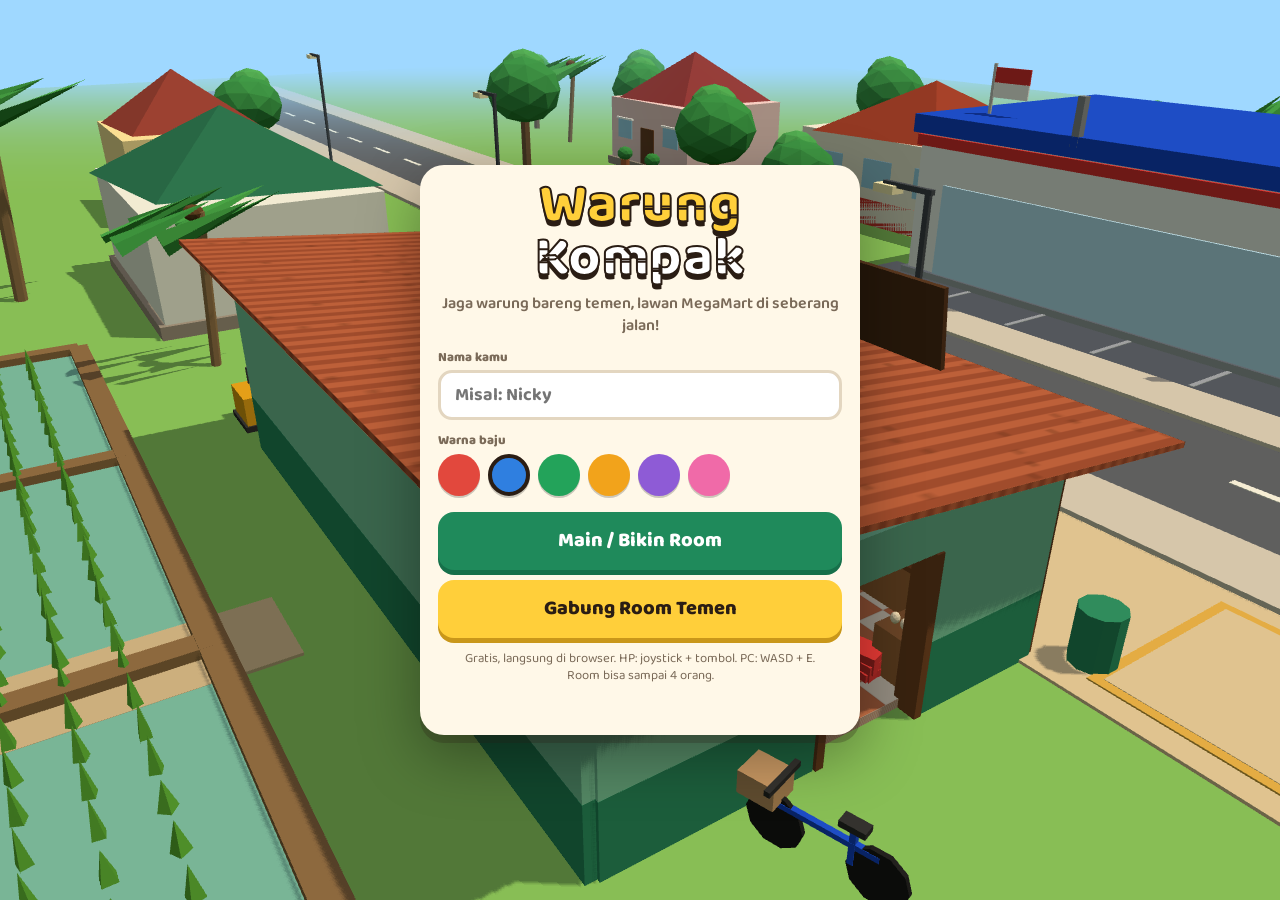
==== warung/index.html @ 33f055f5 "Tambah game Warung Kompak (multiplayer) di /warung Co-Authored-By: Claude Opus 5.5 <noreply@anthropi" ====
<!DOCTYPE html>
<html lang="id">
<head>
<meta charset="utf-8">
<meta name="viewport" content="width=device-width,initial-scale=1,maximum-scale=1,user-scalable=no,viewport-fit=cover">
<meta name="theme-color" content="#1f8a5b">
<meta name="apple-mobile-web-app-capable" content="yes">
<meta name="description" content="Warung Kompak: game jaga warung 3D yang bisa dimainin bareng temen, langsung di browser HP atau PC.">
<title>Warung Kompak</title>
<link rel="preconnect" href="https://fonts.googleapis.com"><link rel="preconnect" href="https://fonts.gstatic.com" crossorigin>
<link href="https://fonts.googleapis.com/css2?family=Baloo+2:wght@500;600;700;800&display=swap" rel="stylesheet">
<style>
/*
VOICE: hangat, rame, kayak warung kampung sore hari
IDEA: papan warung cat kuning-merah + seng + dinding hijau mint
PICTURE: dunia 3D warung itu sendiri; UI jadi papan & kertas nota
COLOUR: hijau warung #1f8a5b, kuning papan #ffcf3a, merah #e2483d, krem nota #fff8e8, tinta coklat #2a1d14
TYPE: Baloo 2 (bulat, ramah), angka tabular
*/
:root{--g:#1f8a5b;--g2:#16704a;--y:#ffcf3a;--r:#e2483d;--cr:#fff8e8;--ink:#2a1d14;--mut:#7a6a58;--sh:0 4px 0 rgba(42,29,20,.25),0 8px 24px rgba(0,0,0,.18);
--sat:env(safe-area-inset-top,0px);--sab:env(safe-area-inset-bottom,0px);--sal:env(safe-area-inset-left,0px);--sar:env(safe-area-inset-right,0px)}
*{box-sizing:border-box;min-width:0;-webkit-tap-highlight-color:transparent}
html,body{margin:0;height:100%;overflow:hidden;background:#17213d;color:var(--ink);font:16px/1.35 "Baloo 2",system-ui,-apple-system,sans-serif;touch-action:none;-webkit-user-select:none;user-select:none;overscroll-behavior:none}
input,textarea{-webkit-user-select:text;user-select:text;font:inherit}
#c{position:fixed;inset:0;width:100vw;height:100vh;height:100dvh;display:block}
button{font:inherit;color:inherit;border:0;cursor:pointer;touch-action:manipulation}
button:focus-visible,input:focus-visible{outline:3px solid #fff;outline-offset:2px}
[hidden]{display:none!important}
.num{font-variant-numeric:tabular-nums}
/* label 3D */
#labels{position:fixed;inset:0;pointer-events:none;overflow:hidden}
.lb{position:absolute;left:0;top:0;transform:translate(-50%,-100%);white-space:nowrap;will-change:transform}
.nm{font-weight:800;font-size:13px;color:#fff;padding:1px 8px;border-radius:99px;background:rgba(42,29,20,.62)}
.nm.me{background:var(--g)}
.ord{background:var(--cr);border-radius:12px;padding:4px 7px 6px;box-shadow:0 3px 0 rgba(42,29,20,.25);font-size:15px;font-weight:700;display:flex;flex-direction:column;align-items:center;gap:3px}
.ord .it{display:flex;gap:5px}.ord .it span{display:flex;align-items:center}.ord .it small{font-size:11px;margin-left:1px}
.ord .bar{width:100%;min-width:46px;height:5px;background:#e3d6c0;border-radius:9px;overflow:hidden}.ord .bar i{display:block;height:100%;border-radius:9px}
.ord.q{opacity:.8;transform:translate(-50%,-100%) scale(.85)}
.ord::after{content:"";position:absolute;bottom:-6px;left:50%;margin-left:-6px;border:6px solid transparent;border-top-color:var(--cr);border-bottom:0}
.tag{font-size:14px;font-weight:800;background:var(--y);color:var(--ink);padding:2px 8px;border-radius:9px;box-shadow:0 2px 0 rgba(0,0,0,.25)}
.tag.red{background:var(--r);color:#fff}
.tag.edge{opacity:.95}
.ic{font-size:20px;filter:drop-shadow(0 2px 0 rgba(0,0,0,.3))}
.fl{font-weight:800;font-size:16px;color:#7dff9a;text-shadow:0 2px 0 rgba(0,0,0,.55),0 0 6px rgba(0,0,0,.4);transition:none}
/* HUD */
#hud{position:fixed;inset:0;pointer-events:none}
#hud button,#hud .int{pointer-events:auto}
.top{position:absolute;top:calc(8px + var(--sat));left:calc(8px + var(--sal));right:calc(8px + var(--sar));display:flex;gap:6px;flex-wrap:wrap;align-items:center}
.pill{background:var(--cr);border-radius:12px;padding:4px 10px;font-weight:700;box-shadow:var(--sh);display:flex;gap:6px;align-items:center;font-size:15px;white-space:nowrap}
.pill.money{background:var(--g);color:#fff}
.pill.lv{gap:6px}.pill.lv i{display:block;width:54px;height:7px;border-radius:9px;background:#e3d6c0;overflow:hidden}.pill.lv i b{display:block;height:100%;background:var(--y);width:0}
.pill.room{margin-left:auto;background:var(--y)}
.pill.wx{background:#2a62c9;color:#fff}
.missions{position:absolute;top:calc(52px + var(--sat));left:calc(8px + var(--sal));width:min(300px,calc(100vw - 16px));background:var(--cr);border-radius:14px;box-shadow:var(--sh);padding:8px 10px;font-size:14px}
.missions .hd{display:flex;justify-content:space-between;align-items:center;gap:6px;width:100%;background:none;padding:0;text-align:left}
.missions .hd b{font-size:15px}
.missions .k{font-size:11px;font-weight:800;color:var(--g);text-transform:none}
.pb{height:7px;background:#e3d6c0;border-radius:9px;overflow:hidden;margin:4px 0 2px}.pb i{display:block;height:100%;background:var(--g);border-radius:9px}
.missions .de{color:var(--mut);font-size:13px;line-height:1.25;margin-top:2px}
.dl{display:flex;justify-content:space-between;gap:8px;font-size:13px;border-top:1px dashed #d9c9ad;padding-top:3px;margin-top:3px}
.dl.ok{color:var(--g);text-decoration:line-through}
.missions.min .de,.missions.min .dls{display:none}
#toasts{position:absolute;top:calc(56px + var(--sat));left:50%;transform:translateX(-50%);display:flex;flex-direction:column;gap:6px;align-items:center;width:min(420px,92vw)}
.toast{background:rgba(42,29,20,.88);color:#fff;padding:7px 14px;border-radius:12px;font-weight:700;font-size:15px;text-align:center;box-shadow:var(--sh);animation:tin .25s ease-out}
.toast.ok{background:var(--g)}.toast.bad{background:var(--r)}.toast.warn{background:#e08a12}
.toast.big{font-size:18px;padding:10px 18px;border:3px solid var(--y)}
@keyframes tin{from{transform:translateY(-10px);opacity:0}}
.bottom{position:absolute;right:calc(12px + var(--sar));bottom:calc(14px + var(--sab));display:flex;flex-direction:column;align-items:flex-end;gap:10px}
.row{display:flex;gap:10px;align-items:flex-end}
.round{width:62px;height:62px;border-radius:50%;background:var(--cr);box-shadow:var(--sh);font-weight:800;font-size:13px;display:flex;flex-direction:column;align-items:center;justify-content:center;line-height:1}
.round svg{width:24px;height:24px;margin-bottom:2px}
.round.phone{background:var(--ink);color:#fff;position:relative}
.round.phone .dot{position:absolute;top:6px;right:8px;width:12px;height:12px;border-radius:50%;background:var(--r);border:2px solid var(--ink)}
.act{position:relative;min-width:150px;max-width:min(60vw,280px);height:74px;border-radius:22px;background:var(--y);box-shadow:0 6px 0 #c9971a,0 10px 24px rgba(0,0,0,.25);font-weight:800;font-size:18px;padding:0 16px;overflow:hidden;line-height:1.1}
.act span{position:relative;display:block;overflow:hidden;text-overflow:ellipsis}
.act .hf{position:absolute;inset:0;width:0;background:rgba(31,138,91,.45)}
.act.off{background:#e8dcc6;box-shadow:0 6px 0 #b9a888;color:#8a7a66;font-size:15px}
.act:active{transform:translateY(3px);box-shadow:0 3px 0 #c9971a}
.act kbd{position:absolute;top:5px;right:8px;font:700 11px system-ui;background:rgba(0,0,0,.12);border-radius:5px;padding:1px 5px}
.carry{display:flex;gap:4px;background:var(--cr);padding:4px 8px;border-radius:12px;box-shadow:var(--sh);font-size:20px;align-items:center}
.carry small{font-size:12px;color:var(--mut);font-weight:700;margin-left:4px}
.joy{position:absolute;width:130px;height:130px;margin:-65px 0 0 -65px;border-radius:50%;background:rgba(255,248,232,.18);border:3px solid rgba(255,248,232,.55);pointer-events:none}
.joy .knob{position:absolute;left:50%;top:50%;width:58px;height:58px;margin:-29px;border-radius:50%;background:rgba(255,248,232,.9);box-shadow:0 3px 8px rgba(0,0,0,.3)}
.joyhint{position:absolute;left:calc(22px + var(--sal));bottom:calc(26px + var(--sab));width:110px;height:110px;border-radius:50%;border:3px dashed rgba(255,248,232,.5);display:flex;align-items:center;justify-content:center;color:rgba(255,248,232,.85);font-weight:700;font-size:13px;text-align:center;line-height:1.1}
.nextday{position:absolute;left:50%;bottom:calc(110px + var(--sab));transform:translateX(-50%);background:var(--g);color:#fff;font-weight:800;padding:12px 20px;border-radius:16px;box-shadow:var(--sh)}
.pchint{position:absolute;left:calc(10px + var(--sal));bottom:calc(10px + var(--sab));font-size:13px;color:#fff;background:rgba(42,29,20,.55);padding:4px 10px;border-radius:10px}
/* panel HP */
.sheet{position:fixed;right:calc(10px + var(--sar));top:calc(10px + var(--sat));bottom:calc(10px + var(--sab));width:min(420px,calc(100vw - 20px));background:#1c1a1a;border-radius:30px;padding:10px;box-shadow:0 20px 60px rgba(0,0,0,.5);display:flex;flex-direction:column;z-index:5}
.screen{flex:1;background:var(--cr);border-radius:22px;display:flex;flex-direction:column;overflow:hidden}
.sbar{display:flex;justify-content:space-between;align-items:center;padding:10px 14px 6px;font-weight:800}
.sbar .x{width:40px;height:40px;border-radius:50%;background:#efe3cf;font-size:20px}
.tabs{display:flex;gap:6px;overflow-x:auto;padding:0 10px 8px;scrollbar-width:none}
.tabs::-webkit-scrollbar{display:none}
.tabs button{flex:none;padding:7px 13px;border-radius:99px;background:#efe3cf;font-weight:700;font-size:14px;min-height:38px}
.tabs button.on{background:var(--g);color:#fff}
.tabs button .b{display:inline-block;min-width:18px;height:18px;border-radius:9px;background:var(--r);color:#fff;font-size:11px;line-height:18px;margin-left:4px}
.pc{flex:1;overflow-y:auto;padding:4px 12px 14px;touch-action:pan-y;-webkit-overflow-scrolling:touch}
.it{display:flex;align-items:center;gap:10px;padding:9px 0;border-bottom:1px dashed #d9c9ad}
.it .e{font-size:28px;width:38px;text-align:center}
.it .t{flex:1}.it .t b{display:block;font-size:15px}.it .t small{color:var(--mut);font-size:13px;display:block;line-height:1.2}
.btn{background:var(--g);color:#fff;font-weight:800;padding:8px 14px;border-radius:12px;min-height:42px;box-shadow:0 3px 0 var(--g2);white-space:nowrap}
.btn:disabled{background:#d6c9b3;box-shadow:0 3px 0 #b9a888;color:#7a6a58}
.btn.y{background:var(--y);color:var(--ink);box-shadow:0 3px 0 #c9971a}
.btn.r{background:var(--r);box-shadow:0 3px 0 #a8302a}
.btn.ghost{background:#efe3cf;color:var(--ink);box-shadow:0 3px 0 #d6c9b3}
.seg{display:flex;gap:4px}.seg button{padding:6px 8px;border-radius:9px;background:#efe3cf;font-weight:700;font-size:13px;min-height:38px;line-height:1.05}
.seg button.on{background:var(--ink);color:#fff}
.sec{font-weight:800;font-size:13px;color:var(--g);margin:12px 0 2px}
.note{font-size:13px;color:var(--mut);line-height:1.3}
.big{font-size:30px;font-weight:800;letter-spacing:.12em;text-align:center;background:#fff;border-radius:14px;padding:6px;margin:6px 0}
/* modal & menu */
.ov{position:fixed;inset:0;display:flex;align-items:center;justify-content:center;padding:calc(16px + var(--sat)) 16px calc(16px + var(--sab));z-index:8;overflow-y:auto;touch-action:pan-y}
.ov.dim{background:rgba(23,33,61,.55)}
.card{background:var(--cr);border-radius:24px;box-shadow:0 8px 0 rgba(42,29,20,.25),0 20px 60px rgba(0,0,0,.35);padding:18px;width:min(440px,100%);margin:auto}
.logo{text-align:center;margin:-4px 0 6px}
.logo h1{margin:0;font-size:clamp(40px,10vw,56px);line-height:.95;font-weight:800;color:var(--y);-webkit-text-stroke:2px var(--ink);text-shadow:0 5px 0 var(--ink);letter-spacing:.01em}
.logo h1 span{color:#fff}
.logo p{margin:8px 0 0;color:var(--mut);font-weight:600}
.lab{font-weight:800;font-size:13px;color:var(--mut);margin:12px 0 4px;display:block}
.inp{width:100%;font-size:18px;font-weight:700;padding:10px 14px;border-radius:14px;border:3px solid #e3d6c0;background:#fff;color:var(--ink)}
.inp:focus{border-color:var(--g);outline:0}
.inp.code{text-transform:uppercase;letter-spacing:.3em;text-align:center;font-size:26px}
.sw{display:flex;gap:8px}.sw button{width:42px;height:42px;border-radius:50%;border:4px solid transparent;box-shadow:0 2px 0 rgba(0,0,0,.2)}
.sw button.on{border-color:var(--ink)}
.cta{display:grid;gap:10px;margin-top:16px}
.cta .btn{font-size:20px;min-height:58px;border-radius:16px;box-shadow:0 5px 0 var(--g2)}
.cta .btn.y{box-shadow:0 5px 0 #c9971a}
.slot{display:flex;gap:10px;align-items:center;background:#fff;border-radius:14px;padding:10px 12px;margin-top:8px;border:3px solid #efe3cf}
.slot .t{flex:1}.slot b{display:block}.slot small{color:var(--mut);font-size:13px;display:block}
.st{min-height:22px;text-align:center;font-weight:700;color:var(--r);margin-top:10px;font-size:15px}
.st.ok{color:var(--g)}
.foot{font-size:13px;color:var(--mut);text-align:center;margin-top:12px;line-height:1.35}
.back{background:none;color:var(--mut);font-weight:700;padding:8px;margin-top:6px}
.sumg{display:grid;grid-template-columns:1fr auto;gap:4px 12px;font-size:16px;margin:10px 0}
.sumg b{text-align:right}
.sumg .tot{border-top:2px solid var(--ink);padding-top:4px;font-size:18px}
textarea.inp{font-size:13px;letter-spacing:0;height:90px;resize:none}
@media (max-width:600px){
  .pill{font-size:13px;padding:3px 8px}
  .pill.lv i{width:36px}
  .missions{top:calc(80px + var(--sat));font-size:13px;width:min(260px,calc(100vw - 16px))}
  .act{min-width:128px;height:68px;font-size:16px}
  .round{width:56px;height:56px}
  .sheet{left:0;right:0;bottom:0;top:auto;height:min(88vh,88dvh);width:100%;border-radius:28px 28px 0 0;padding:8px 8px calc(8px + var(--sab))}
  .screen{border-radius:20px 20px 14px 14px}
  #toasts{top:calc(88px + var(--sat))}
}
@media (max-height:500px) and (orientation:landscape){
  .missions{width:240px;font-size:12px}
  .missions .de{display:none}
  .sheet{top:6px;bottom:6px;height:auto}
}
@media (prefers-reduced-motion:reduce){.toast{animation:none}}
</style>
</head>
<body>
<canvas id="c" aria-label="Dunia game Warung Kompak"></canvas>
<div id="labels"></div>

<div id="hud" hidden>
  <div class="top">
    <div class="pill num"><b id="hDay">Hari 1</b><span id="hClock">06:00</span></div>
    <div class="pill money num" id="hMoney">Rp 0</div>
    <div class="pill num" id="hRating">★ 3,5</div>
    <div class="pill lv num"><span id="hLv">Lv 1</span><i><b id="hXp"></b></i></div>
    <div class="pill wx" id="hWx" hidden></div>
    <button class="pill room int" id="roomChip" aria-label="Info room">Room <b id="hCode" class="num">-----</b><span id="hPl">1</span></button>
  </div>
  <div class="missions int" id="missions"></div>
  <div id="toasts" aria-live="polite"></div>
  <div class="joyhint" id="joyHint">geser di sini<br>buat jalan</div>
  <div class="joy" id="joy" hidden><div class="knob" id="knob"></div></div>
  <div class="pchint" id="pcHint" hidden>WASD jalan · E aksi (tahan) · Q balikin · H buka HP</div>
  <button class="nextday" id="nextDayBtn" hidden>Buka hari berikutnya</button>
  <div class="bottom">
    <div class="carry" id="carry" hidden></div>
    <div class="row">
      <button class="round" id="btnDrop" hidden aria-label="Balikin barang"><svg viewBox="0 0 24 24" fill="none" stroke="currentColor" stroke-width="2.4" stroke-linecap="round" stroke-linejoin="round"><path d="M9 14 4 9l5-5"/><path d="M4 9h11a5 5 0 0 1 0 10h-3"/></svg>Balikin</button>
      <button class="round phone" id="btnPhone" aria-label="Buka HP"><svg viewBox="0 0 24 24" fill="none" stroke="currentColor" stroke-width="2.2" stroke-linecap="round"><rect x="6" y="2.5" width="12" height="19" rx="2.5"/><path d="M11 18h2"/></svg>HP<i class="dot" id="phoneDot" hidden></i></button>
    </div>
    <button class="act off" id="btnAct"><i class="hf" id="holdFill"></i><span id="actLabel">Jalan ke rak / pembeli</span><kbd id="actKbd">E</kbd></button>
  </div>
</div>

<div class="sheet" id="phone" hidden role="dialog" aria-label="HP">
  <div class="screen">
    <div class="sbar"><span id="phoneTitle">HP Warung</span><button class="x" id="phoneClose" aria-label="Tutup">✕</button></div>
    <div class="tabs" id="tabs"></div>
    <div class="pc" id="phoneBody"></div>
  </div>
</div>

<div class="ov" id="menu">
  <div class="card" id="menuCard">
    <div class="logo"><h1>Warung<br><span>Kompak</span></h1><p>Jaga warung bareng temen, lawan MegaMart di seberang jalan!</p></div>
    <div id="mMain">
      <label class="lab" for="nameIn">Nama kamu</label>
      <input class="inp" id="nameIn" maxlength="12" placeholder="Misal: Nicky" autocomplete="off">
      <span class="lab">Warna baju</span>
      <div class="sw" id="swatches"></div>
      <div class="cta">
        <button class="btn" id="btnHost">Main / Bikin Room</button>
        <button class="btn y" id="btnJoinOpen">Gabung Room Temen</button>
      </div>
      <div class="foot">Gratis, langsung di browser. HP: joystick + tombol. PC: WASD + E.<br>Room bisa sampai 4 orang.</div>
    </div>
    <div id="mSlots" hidden>
      <div class="sec">Pilih slot save</div>
      <div id="slotList"></div>
      <button class="btn ghost" id="btnImport" style="width:100%;margin-top:12px">Masukin kode save</button>
      <div id="importBox" hidden>
        <textarea class="inp" id="importIn" placeholder="Tempel kode save di sini"></textarea>
        <div class="note" id="importNote">Kode save bakal masuk ke slot yang kosong (atau slot 3).</div>
        <button class="btn" id="btnImportGo" style="width:100%;margin-top:8px">Pakai kode ini</button>
      </div>
      <button class="back" id="slotBack">‹ Balik</button>
    </div>
    <div id="mJoin" hidden>
      <label class="lab" for="codeIn">Kode room dari temen</label>
      <input class="inp code" id="codeIn" maxlength="5" placeholder="ABCDE" autocomplete="off" autocapitalize="characters" spellcheck="false">
      <div class="cta"><button class="btn" id="btnJoin">Gabung</button></div>
      <div class="foot">Kalau temen kirim link undangan, cukup buka linknya. Kodenya keisi otomatis.</div>
      <button class="back" id="joinBack">‹ Balik</button>
    </div>
    <div class="st" id="menuStatus" role="status"></div>
    <div id="offlineBox" hidden style="text-align:center;margin-top:8px"><button class="btn y" id="btnOffline">Main sendiri (offline)</button></div>
  </div>
</div>

<div class="ov dim" id="modal" hidden><div class="card" id="modalCard"></div></div>
<script>(()=>{var cp=Object.create;var qa=Object.defineProperty;var lp=Object.getOwnPropertyDescriptor;var hp=Object.getOwnPropertyNames;var up=Object.getPrototypeOf,dp=Object.prototype.hasOwnProperty;var fp=(n,e)=>()=>{try{return e||n((e={exports:{}}).exports,e),e.exports}catch(t){throw e=0,t}},no=(n,e)=>{for(var t in e)qa(n,t,{get:e[t],enumerable:!0})},pp=(n,e,t,i)=>{if(e&&typeof e=="object"||typeof e=="function")for(let s of hp(e))!dp.call(n,s)&&s!==t&&qa(n,s,{get:()=>e[s],enumerable:!(i=lp(e,s))||i.enumerable});return n};var fu=(n,e,t)=>(t=n!=null?cp(up(n)):{},pp(e||!n||!n.__esModule?qa(t,"default",{value:n,enumerable:!0}):t,n));var Fc=fp((yv,Oc)=>{"use strict";var ce={};ce.generateIdentifier=function(){return Math.random().toString(36).substring(2,12)};ce.localCName=ce.generateIdentifier();ce.splitLines=function(n){return n.trim().split(`
`).map(e=>e.trim())};ce.splitSections=function(n){return n.split(`
m=`).map((t,i)=>(i>0?"m="+t:t).trim()+`\r
`)};ce.getDescription=function(n){let e=ce.splitSections(n);return e&&e[0]};ce.getMediaSections=function(n){let e=ce.splitSections(n);return e.shift(),e};ce.matchPrefix=function(n,e){return ce.splitLines(n).filter(t=>t.indexOf(e)===0)};ce.parseCandidate=function(n){let e;n.indexOf("a=candidate:")===0?e=n.substring(12).split(" "):e=n.substring(10).split(" ");let t={foundation:e[0],component:{1:"rtp",2:"rtcp"}[e[1]]||e[1],protocol:e[2].toLowerCase(),priority:parseInt(e[3],10),ip:e[4],address:e[4],port:parseInt(e[5],10),type:e[7]};for(let i=8;i<e.length;i+=2)switch(e[i]){case"raddr":t.relatedAddress=e[i+1];break;case"rport":t.relatedPort=parseInt(e[i+1],10);break;case"tcptype":t.tcpType=e[i+1];break;case"ufrag":t.ufrag=e[i+1],t.usernameFragment=e[i+1];break;default:t[e[i]]===void 0&&(t[e[i]]=e[i+1]);break}return t};ce.writeCandidate=function(n){let e=[];e.push(n.foundation);let t=n.component;t==="rtp"?e.push(1):t==="rtcp"?e.push(2):e.push(t),e.push(n.protocol.toUpperCase()),e.push(n.priority),e.push(n.address||n.ip),e.push(n.port);let i=n.type;return e.push("typ"),e.push(i),i!=="host"&&n.relatedAddress&&n.relatedPort!==void 0&&(e.push("raddr"),e.push(n.relatedAddress),e.push("rport"),e.push(n.relatedPort)),n.tcpType&&n.protocol.toLowerCase()==="tcp"&&(e.push("tcptype"),e.push(n.tcpType)),(n.usernameFragment||n.ufrag)&&(e.push("ufrag"),e.push(n.usernameFragment||n.ufrag)),"candidate:"+e.join(" ")};ce.parseIceOptions=function(n){return n.substring(14).split(" ")};ce.parseRtpMap=function(n){let e=n.substring(9).split(" "),t={payloadType:parseInt(e.shift(),10)};return e=e[0].split("/"),t.name=e[0],t.clockRate=parseInt(e[1],10),t.channels=e.length===3?parseInt(e[2],10):1,t.numChannels=t.channels,t};ce.writeRtpMap=function(n){let e=n.payloadType;n.preferredPayloadType!==void 0&&(e=n.preferredPayloadType);let t=n.channels||n.numChannels||1;return"a=rtpmap:"+e+" "+n.name+"/"+n.clockRate+(t!==1?"/"+t:"")+`\r
`};ce.parseExtmap=function(n){let e=n.substring(9).split(" ");return{id:parseInt(e[0],10),direction:e[0].indexOf("/")>0?e[0].split("/")[1]:"sendrecv",uri:e[1],attributes:e.slice(2).join(" ")}};ce.writeExtmap=function(n){return"a=extmap:"+(n.id||n.preferredId)+(n.direction&&n.direction!=="sendrecv"?"/"+n.direction:"")+" "+n.uri+(n.attributes?" "+n.attributes:"")+`\r
`};ce.parseFmtp=function(n){let e={},t=n.substring(n.indexOf(" ")+1).split(";");for(let i=0;i<t.length;i++){let[s,...r]=t[i].trim().split("=");e[s.trim()]=r.length?r.join("="):void 0}return e};ce.writeFmtp=function(n){let e="",t=n.payloadType;if(n.preferredPayloadType!==void 0&&(t=n.preferredPayloadType),n.parameters&&Object.keys(n.parameters).length){let i=[];Object.keys(n.parameters).forEach(s=>{n.parameters[s]!==void 0?i.push(s+"="+n.parameters[s]):i.push(s)}),e+="a=fmtp:"+t+" "+i.join(";")+`\r
`}return e};ce.parseRtcpFb=function(n){let e=n.substring(n.indexOf(" ")+1).split(" ");return{type:e.shift(),parameter:e.join(" ")}};ce.writeRtcpFb=function(n){let e="",t=n.payloadType;return n.preferredPayloadType!==void 0&&(t=n.preferredPayloadType),n.rtcpFeedback&&n.rtcpFeedback.length&&n.rtcpFeedback.forEach(i=>{e+="a=rtcp-fb:"+t+" "+i.type+(i.parameter&&i.parameter.length?" "+i.parameter:"")+`\r
`}),e};ce.parseSsrcMedia=function(n){let e=n.indexOf(" "),t={ssrc:parseInt(n.substring(7,e),10)},i=n.indexOf(":",e);return i>-1?(t.attribute=n.substring(e+1,i),t.value=n.substring(i+1)):t.attribute=n.substring(e+1),t};ce.parseSsrcGroup=function(n){let e=n.substring(13).split(" ");return{semantics:e.shift(),ssrcs:e.map(t=>parseInt(t,10))}};ce.getMid=function(n){let e=ce.matchPrefix(n,"a=mid:")[0];if(e)return e.substring(6)};ce.parseFingerprint=function(n){let e=n.substring(14).split(" ");return{algorithm:e[0].toLowerCase(),value:e[1].toUpperCase()}};ce.getDtlsParameters=function(n,e){return{role:"auto",fingerprints:ce.matchPrefix(n+e,"a=fingerprint:").map(ce.parseFingerprint)}};ce.writeDtlsParameters=function(n,e){let t="a=setup:"+e+`\r
`;return n.fingerprints.forEach(i=>{t+="a=fingerprint:"+i.algorithm+" "+i.value+`\r
`}),t};ce.parseCryptoLine=function(n){let e=n.substring(9).split(" ");return{tag:parseInt(e[0],10),cryptoSuite:e[1],keyParams:e[2],sessionParams:e.slice(3)}};ce.writeCryptoLine=function(n){return"a=crypto:"+n.tag+" "+n.cryptoSuite+" "+(typeof n.keyParams=="object"?ce.writeCryptoKeyParams(n.keyParams):n.keyParams)+(n.sessionParams?" "+n.sessionParams.join(" "):"")+`\r
`};ce.parseCryptoKeyParams=function(n){if(n.indexOf("inline:")!==0)return null;let e=n.substring(7).split("|");return{keyMethod:"inline",keySalt:e[0],lifeTime:e[1],mkiValue:e[2]?e[2].split(":")[0]:void 0,mkiLength:e[2]?e[2].split(":")[1]:void 0}};ce.writeCryptoKeyParams=function(n){return n.keyMethod+":"+n.keySalt+(n.lifeTime?"|"+n.lifeTime:"")+(n.mkiValue&&n.mkiLength?"|"+n.mkiValue+":"+n.mkiLength:"")};ce.getCryptoParameters=function(n,e){return ce.matchPrefix(n+e,"a=crypto:").map(ce.parseCryptoLine)};ce.getIceParameters=function(n,e){let t=ce.matchPrefix(n+e,"a=ice-ufrag:")[0],i=ce.matchPrefix(n+e,"a=ice-pwd:")[0];return t&&i?{usernameFragment:t.substring(12),password:i.substring(10)}:null};ce.writeIceParameters=function(n){let e="a=ice-ufrag:"+n.usernameFragment+`\r
a=ice-pwd:`+n.password+`\r
`;return n.iceLite&&(e+=`a=ice-lite\r
`),e};ce.parseRtpParameters=function(n){let e={codecs:[],headerExtensions:[],fecMechanisms:[],rtcp:[]},i=ce.splitLines(n)[0].split(" ");e.profile=i[2];for(let r=3;r<i.length;r++){let a=i[r],o=ce.matchPrefix(n,"a=rtpmap:"+a+" ")[0];if(o){let c=ce.parseRtpMap(o),l=ce.matchPrefix(n,"a=fmtp:"+a+" ");switch(c.parameters=l.length?ce.parseFmtp(l[0]):{},c.rtcpFeedback=ce.matchPrefix(n,"a=rtcp-fb:"+a+" ").map(ce.parseRtcpFb),e.codecs.push(c),c.name.toUpperCase()){case"RED":case"ULPFEC":e.fecMechanisms.push(c.name.toUpperCase());break;default:break}}}ce.matchPrefix(n,"a=extmap:").forEach(r=>{e.headerExtensions.push(ce.parseExtmap(r))});let s=ce.matchPrefix(n,"a=rtcp-fb:* ").map(ce.parseRtcpFb);return e.codecs.forEach(r=>{s.forEach(a=>{r.rtcpFeedback.find(c=>c.type===a.type&&c.parameter===a.parameter)||r.rtcpFeedback.push(a)})}),e};ce.writeRtpDescription=function(n,e){let t="";t+="m="+n+" ",t+=e.codecs.length>0?"9":"0",t+=" "+(e.profile||"UDP/TLS/RTP/SAVPF")+" ",t+=e.codecs.map(s=>s.preferredPayloadType!==void 0?s.preferredPayloadType:s.payloadType).join(" ")+`\r
`,t+=`c=IN IP4 0.0.0.0\r
`,t+=`a=rtcp:9 IN IP4 0.0.0.0\r
`,e.codecs.forEach(s=>{t+=ce.writeRtpMap(s),t+=ce.writeFmtp(s),t+=ce.writeRtcpFb(s)});let i=0;return e.codecs.forEach(s=>{s.maxptime>i&&(i=s.maxptime)}),i>0&&(t+="a=maxptime:"+i+`\r
`),e.headerExtensions&&e.headerExtensions.forEach(s=>{t+=ce.writeExtmap(s)}),t};ce.parseRtpEncodingParameters=function(n){let e=[],t=ce.parseRtpParameters(n),i=t.fecMechanisms.indexOf("RED")!==-1,s=t.fecMechanisms.indexOf("ULPFEC")!==-1,r=ce.matchPrefix(n,"a=ssrc:").map(h=>ce.parseSsrcMedia(h)).filter(h=>h.attribute==="cname"),a=r.length>0&&r[0].ssrc,o,c=ce.matchPrefix(n,"a=ssrc-group:FID").map(h=>h.substring(17).split(" ").map(d=>parseInt(d,10)));c.length>0&&c[0].length>1&&c[0][0]===a&&(o=c[0][1]),t.codecs.forEach(h=>{if(h.name.toUpperCase()==="RTX"&&h.parameters.apt){let u={ssrc:a,codecPayloadType:parseInt(h.parameters.apt,10)};a&&o&&(u.rtx={ssrc:o}),e.push(u),i&&(u=JSON.parse(JSON.stringify(u)),u.fec={ssrc:a,mechanism:s?"red+ulpfec":"red"},e.push(u))}}),e.length===0&&a&&e.push({ssrc:a});let l=ce.matchPrefix(n,"b=");return l.length&&(l[0].indexOf("b=TIAS:")===0?l=parseInt(l[0].substring(7),10):l[0].indexOf("b=AS:")===0?l=parseInt(l[0].substring(5),10)*1e3*.95-2e3*8:l=void 0,e.forEach(h=>{h.maxBitrate=l})),e};ce.parseRtcpParameters=function(n){let e={},t=ce.matchPrefix(n,"a=ssrc:").map(r=>ce.parseSsrcMedia(r)).filter(r=>r.attribute==="cname")[0];t&&(e.cname=t.value,e.ssrc=t.ssrc);let i=ce.matchPrefix(n,"a=rtcp-rsize");e.reducedSize=i.length>0,e.compound=i.length===0;let s=ce.matchPrefix(n,"a=rtcp-mux");return e.mux=s.length>0,e};ce.writeRtcpParameters=function(n){let e="";return n.reducedSize&&(e+=`a=rtcp-rsize\r
`),n.mux&&(e+=`a=rtcp-mux\r
`),n.ssrc!==void 0&&n.cname&&(e+="a=ssrc:"+n.ssrc+" cname:"+n.cname+`\r
`),e};ce.parseMsid=function(n){let e,t=ce.matchPrefix(n,"a=msid:");if(t.length===1)return e=t[0].substring(7).split(" "),{stream:e[0],track:e[1]};let i=ce.matchPrefix(n,"a=ssrc:").map(s=>ce.parseSsrcMedia(s)).filter(s=>s.attribute==="msid");if(i.length>0)return e=i[0].value.split(" "),{stream:e[0],track:e[1]}};ce.parseSctpDescription=function(n){let e=ce.parseMLine(n),t=ce.matchPrefix(n,"a=max-message-size:"),i;t.length>0&&(i=parseInt(t[0].substring(19),10)),isNaN(i)&&(i=65536);let s=ce.matchPrefix(n,"a=sctp-port:");if(s.length>0)return{port:parseInt(s[0].substring(12),10),protocol:e.fmt,maxMessageSize:i};let r=ce.matchPrefix(n,"a=sctpmap:");if(r.length>0){let a=r[0].substring(10).split(" ");return{port:parseInt(a[0],10),protocol:a[1],maxMessageSize:i}}};ce.writeSctpDescription=function(n,e){let t=[];return n.protocol!=="DTLS/SCTP"?t=["m="+n.kind+" 9 "+n.protocol+" "+e.protocol+`\r
`,`c=IN IP4 0.0.0.0\r
`,"a=sctp-port:"+e.port+`\r
`]:t=["m="+n.kind+" 9 "+n.protocol+" "+e.port+`\r
`,`c=IN IP4 0.0.0.0\r
`,"a=sctpmap:"+e.port+" "+e.protocol+` 65535\r
`],e.maxMessageSize!==void 0&&t.push("a=max-message-size:"+e.maxMessageSize+`\r
`),t.join("")};ce.generateSessionId=function(){return Math.random().toString().substr(2,22)};ce.writeSessionBoilerplate=function(n,e,t){let i,s=e!==void 0?e:2;return n?i=n:i=ce.generateSessionId(),`v=0\r
o=`+(t||"thisisadapterortc")+" "+i+" "+s+` IN IP4 127.0.0.1\r
s=-\r
t=0 0\r
`};ce.getDirection=function(n,e){let t=ce.splitLines(n);for(let i=0;i<t.length;i++)switch(t[i]){case"a=sendrecv":case"a=sendonly":case"a=recvonly":case"a=inactive":return t[i].substring(2);default:}return e?ce.getDirection(e):"sendrecv"};ce.getKind=function(n){return ce.splitLines(n)[0].split(" ")[0].substring(2)};ce.isRejected=function(n){return n.split(" ",2)[1]==="0"};ce.parseMLine=function(n){let t=ce.splitLines(n)[0].substring(2).split(" ");return{kind:t[0],port:parseInt(t[1],10),protocol:t[2],fmt:t.slice(3).join(" ")}};ce.parseOLine=function(n){let t=ce.matchPrefix(n,"o=")[0].substring(2).split(" ");return{username:t[0],sessionId:t[1],sessionVersion:parseInt(t[2],10),netType:t[3],addressType:t[4],address:t[5]}};ce.isValidSDP=function(n){if(typeof n!="string"||n.length===0)return!1;let e=ce.splitLines(n);for(let t=0;t<e.length;t++)if(e[t].length<2||e[t].charAt(1)!=="=")return!1;return!0};typeof Oc=="object"&&(Oc.exports=ce)});var Qe={mie:{n:"Mie Instan",i:"\u{1F35C}",c:3e3,lv:1,box:10,cap:12,col:15909424},snack:{n:"Keripik",i:"\u{1F358}",c:2e3,lv:1,box:10,cap:12,col:15234107},kopi:{n:"Kopi Sachet",i:"\u2615",c:1500,lv:1,box:10,cap:12,col:8014380},air:{n:"Air Mineral",i:"\u{1F4A7}",c:2500,lv:1,box:10,cap:12,col:9425151},telur:{n:"Telur",i:"\u{1F95A}",c:2e3,lv:2,box:10,cap:12,col:15852230},beras:{n:"Beras 1kg",i:"\u{1F35A}",c:13e3,lv:3,box:6,cap:8,col:16250090},sabun:{n:"Sabun",i:"\u{1F9FC}",c:4e3,lv:4,box:10,cap:12,col:7327924},teh:{n:"Teh Dingin",i:"\u{1F9C3}",c:3e3,lv:4,box:10,cap:12,col:14256939,need:"kulkas"},gas:{n:"Gas 3kg",i:"\u{1F525}",c:18e3,lv:5,box:4,cap:6,col:4305756},eskrim:{n:"Es Krim",i:"\u{1F366}",c:3500,lv:6,box:10,cap:12,col:16167888,need:"freezer"}},Kt=Object.keys(Qe),Ya=[{n:"Murah",m:1.25},{n:"Normal",m:1.5},{n:"Mahal",m:1.85}],li={kipas:{n:"Kipas Angin",p:15e4,lv:2,d:"Pembeli lebih sabar 15%"},keranjang:{n:"Keranjang Belanja",p:12e4,lv:3,d:"Bisa bawa 7 barang sekaligus"},radio:{n:"Radio Dangdut",p:2e5,lv:3,d:"Pembeli betah, rating naik lebih cepat"},kulkas:{n:"Kulkas Minuman",p:35e4,lv:4,d:"Buka jualan Teh Dingin"},sepeda:{n:"Sepeda Antar",p:3e5,lv:4,d:"Jalan 30% lebih cepat di luar warung"},etalase:{n:"Etalase Kaca",p:3e5,lv:5,d:"Kapasitas semua rak +60%"},qris:{n:"QRIS",p:25e4,lv:5,d:"Bayar cashless, tip +5%, pembeli +10% sabar"},freezer:{n:"Freezer Es Krim",p:45e4,lv:6,d:"Buka jualan Es Krim"},cctv:{n:"CCTV",p:4e5,lv:6,d:"Maling langsung ketahuan & larinya lambat"},neon:{n:"Papan Neon",p:25e4,lv:7,d:"Malam hari tetap rame"},wifi:{n:"Wi-Fi Gratis",p:5e5,lv:8,d:"Pembeli datang 25% lebih sering"},genset:{n:"Genset",p:6e5,lv:8,d:"Mati lampu cepet beres sendiri"}},bs=[0,150,400,800,1300,1900,2700,3600,4700,6e3],so=bs.length,ja={ibu:{n:"Ibu-ibu",pat:46,sp:2,pool:["telur","beras","sabun","mie","gas","air"],maxK:3},bapak:{n:"Bapak-bapak",pat:44,sp:2.2,pool:["kopi","mie","air","gas","snack","beras"],maxK:2},anak:{n:"Anak sekolah",pat:38,sp:2.7,pool:["snack","eskrim","teh","air"],maxK:2},ojol:{n:"Driver ojol",pat:30,sp:2.4,pool:["kopi","air","teh","snack"],maxK:2},rewel:{n:"Pembeli rewel",pat:30,sp:1.9,pool:Kt,maxK:3},pakrt:{n:"Pak RT",pat:60,sp:1.9,pool:Kt,maxK:3}},_s={x0:-6,x1:6,z0:-4.5,z1:2.2},_n={mie:{x:-4.4,z:-3.25},snack:{x:-2.2,z:-3.25},kopi:{x:0,z:-3.25},beras:{x:2.2,z:-3.25},sabun:{x:4.4,z:-3.25},air:{x:-4.8,z:-2.95},telur:{x:-4.8,z:.7},teh:{x:4.65,z:-2.9},eskrim:{x:4.55,z:.7},gas:{x:7.2,z:2.75}},Ms=[{x:-3,z:3},{x:0,z:3},{x:3,z:3}],fr=[{x:-1.5,z:4.9},{x:1.5,z:4.9},{x:0,z:5.6}],Jn=6.6,Dn={z0:7.5,z1:11.5},Hn={x:-8.6,z:4},Kn={x:7,z:-3.7};var io={x0:-44,x1:44,z0:-30,z1:30},Qt={rt:{n:"Bu RT",x:-17,z:-1,w:6,d:5,rot:0,col:15910560,roof:11883067},lurah:{n:"Pak Lurah",x:18,z:-2,w:8,d:6,rot:0,col:15659238,roof:3111511},haji:{n:"Pak Haji",x:-30,z:-1,w:6,d:5,rot:0,col:13624274,roof:9062962},sri:{n:"Mbak Sri",x:30,z:-1,w:6,d:5,rot:0,col:16245665,roof:10503738},kos:{n:"Kos Pak Darto",x:-26,z:20,w:7,d:5,rot:Math.PI,col:14209264,roof:5922698},guru:{n:"Bu Guru",x:26,z:20,w:6,d:5,rot:Math.PI,col:16044754,roof:10108735}};function Qn(n){let e=Qt[n];return e.rot===0?{x:e.x,z:e.z+e.d/2+1}:{x:e.x,z:e.z-e.d/2-1}}var vs={megamart:{x:0,z:19,w:16,d:8},mushola:{x:-14,z:20,w:6,d:6},sekolah:{x:13,z:21,w:8,d:5}},Za=[];function Xt(n,e,t,i){Za.push([n,e,t,i])}Xt(-6.2,-4.75,6.2,-4.45);Xt(-6.25,-4.7,-5.95,-1.6);Xt(-6.25,0,-5.95,2.25);Xt(5.95,-4.7,6.25,-1.6);Xt(5.95,0,6.25,2.25);Xt(-6,1.3,6,2.25);Xt(-5.7,-4.5,5.7,-3.75);Xt(-6,-3.8,-5.35,-2.15);Xt(-6,.1,-5.35,1.3);Xt(5.3,-3.75,6,-2.1);Xt(5.2,.1,6,1.3);Xt(6.7,1,7.7,2.05);Xt(6.25,-4.1,6.55,-3.3);Xt(-7.15,2.45,-6.45,3.15);Xt(8,3.4,10.4,4.6);for(let n in Qt){let e=Qt[n];Xt(e.x-e.w/2,e.z-e.d/2,e.x+e.w/2,e.z+e.d/2)}for(let n in vs){let e=vs[n];Xt(e.x-e.w/2,e.z-e.d/2,e.x+e.w/2,e.z+e.d/2)}function mp(n){return function(){n|=0,n=n+1831565813|0;let e=Math.imul(n^n>>>15,1|n);return e=e+Math.imul(e^e>>>7,61|e)^e,((e^e>>>14)>>>0)/4294967296}}function gp(n,e,t){if(e>Dn.z0-2.2&&e<Dn.z1+1.6||n>-11&&n<11&&e>-6&&e<7||n>-14&&n<14&&e<-7&&e>-27)return!1;for(let i of Za)if(n>i[0]-t&&n<i[2]+t&&e>i[1]-t&&e<i[3]+t)return!1;return!0}var ys=[];{let n=mp(7),e=0;for(;ys.length<46&&e++<3e3;){let t=(n()*2-1)*42,i=(n()*2-1)*29;if(!gp(t,i,2.2))continue;let s=!0;for(let r of ys)if((r.x-t)**2+(r.z-i)**2<16){s=!1;break}s&&ys.push({x:t,z:i,palm:n()<.45,s:.8+n()*.5,rot:n()*6.28})}for(let t of ys)Xt(t.x-.3,t.z-.3,t.x+.3,t.z+.3)}function Ct(n){let e=Math.round(Math.abs(n)).toString().replace(/\B(?=(\d{3})+(?!\d))/g,".");return(n<0?"-Rp ":"Rp ")+e}function un(n){return Math.abs(n)>=1e6?"Rp "+(n/1e6).toFixed(n%1e6===0?0:1).replace(".",",")+" jt":Math.abs(n)>=1e3?"Rp "+Math.round(n/1e3)+"rb":Ct(n)}function pu(n){let e=Math.floor(n/60)%24,t=Math.floor(n%60);return String(e).padStart(2,"0")+":"+String(t).padStart(2,"0")}function pr(n,e){return Math.round(Qe[n].c*Ya[e].m/500)*500}function hi(n,e){let t=Qe[n].cap;return e&&e.etalase?Math.round(t*1.6):t}function Ti(n){return n&&n.keranjang?7:5}function Ft(n,e,t){let i=Qe[n];return!(e<i.lv||i.need&&!(t&&t[i.need]))}function Ss(n,e){return n>_s.x0&&n<_s.x1&&e>_s.z0&&e<_s.z1}function yn(n,e){return Math.hypot(n.x-e.x,n.z-e.z)}function mu(n,e,t,i){n.x+=e,n.z+=t;for(let s=0;s<2;s++)for(let r of Za){let a=Math.max(r[0],Math.min(n.x,r[2])),o=Math.max(r[1],Math.min(n.z,r[3])),c=n.x-a,l=n.z-o,h=c*c+l*l;if(h<i*i)if(h<1e-8){let u=n.x-r[0],d=r[2]-n.x,p=n.z-r[1],g=r[3]-n.z,_=Math.min(u,d,p,g);_===u?n.x=r[0]-i:_===d?n.x=r[2]+i:_===p?n.z=r[1]-i:n.z=r[3]+i}else{let u=Math.sqrt(h);n.x=a+c/u*i,n.z=o+l/u*i}}n.x=Math.max(io.x0,Math.min(io.x1,n.x)),n.z=Math.max(io.z0,Math.min(io.z1,n.z))}var Ne=Math.random,wi=n=>n[Math.floor(Ne()*n.length)],Vn=(n,e,t)=>Math.max(e,Math.min(t,n)),ei=[{ti:"Warung Warisan",de:"Warung Mbah Sarni udah lama tutup dan berdebu. Sapu 6 kotoran di dalam warung.",key:"dirt",g:6,rw:5e4,on:n=>Su(n,6,!0)},{ti:"Buka Warung!",de:"Pembeli mulai datang. Ambil barang dari rak, terus kasih ke pembeli di meja depan. Layani 5 pembeli.",key:"served",g:5,rw:5e4},{ti:"Rak Mulai Kosong",de:"Buka HP \u203A Belanja, pesen kardus. Kurir naruh kardus di samping kiri warung, angkat terus isi ke rak yang cocok (2 kardus).",key:"boxes",g:2,rw:6e4},{ti:"Makin Dikenal",de:"Terus layani pembeli sampai warung naik ke Level 2.",fn:n=>[Math.min(n.lv,2),2],rw:75e3},{ti:"Titipan Bu RT",de:"Bu RT nitip belanjaan. Terima pesanannya di HP \u203A Antar, bawa barangnya ke rumah Bu RT (kiri warung).",key:"deliv",g:1,rw:1e5,on:n=>Ka(n,"rt",!0)},{ti:"Gerah Banget",de:"Pembeli pada kepanasan. Beli Kipas Angin di HP \u203A Upgrade.",fn:n=>[n.up.kipas?1:0,1],rw:5e4},{ti:"Awas Maling!",de:"Katanya ada maling yang ngincer warung. Tangkep 1 maling sebelum dia kabur (tabrak aja orangnya).",key:"thief",g:1,rw:1e5,on:n=>{n.ev.thief=5}},{ti:"Musim Hujan",de:"Hujan deras dan atap bocor! Pasang ember di 2 titik bocor sebelum barang basah.",key:"leaks",g:2,rw:8e4,on:n=>{Eu(n,140),n.ev.leak=3}},{ti:"Saingan Seberang",de:"MegaMart buka di seberang jalan. Buktiin warung kalian masih juara: omzet Rp 700rb dalam 1 hari.",fn:n=>[Math.min(n.ds.rev,7e5),7e5],rw:15e4,money:!0},{ti:"Gelap Gulita",de:"Listrik desa sering padam. Kalau mati lampu, benerin di meteran samping kanan warung.",key:"power",g:1,rw:8e4,on:n=>{n.ev.power=6}},{ti:"Hajatan Pak Lurah",de:"Pak Lurah mau hajatan dan butuh banyak barang. Selesaikan 3 antaran.",key:"deliv",g:3,rw:25e4,on:n=>Ka(n,"lurah",!0)},{ti:"Pelayanan Prima",de:"Biar warga setia, capai rating bintang 4,5.",fn:n=>[Math.min(n.rating,4.5),4.5],rw:2e5,rating:!0},{ti:"Adu Laris",de:"Kalahin MegaMart: layani 45 pembeli dalam 1 hari.",fn:n=>[Math.min(n.ds.served,45),45],rw:3e5},{ti:"Warung Kompak Jaya",de:"Kumpulin Rp 5.000.000 di Celengan Renovasi (HP \u203A Celengan) biar warung jadi toko kelontong.",fn:n=>[Math.min(n.cel,5e6),5e6],rw:0,money:!0,final:!0}];function _u(n){let e=n.lv,t=Kt.filter(o=>Ft(o,e,n.up)&&o!=="gas"),i=[()=>{let o=10+e*3;return{ty:"served",ti:`Layani ${o} pembeli`,g:o}},()=>{let o=wi(t),c=8+e*2;return{ty:"sold",k:o,ti:`Jual ${c} ${Qe[o].n}`,g:c}},()=>{let o=(200+e*80)*1e3;return{ty:"rev",ti:`Omzet ${un(o)}`,g:o,money:!0}},()=>({ty:"nolost",ti:"Maksimal 2 pembeli kabur",g:2,end:!0}),()=>{let o=4+Math.floor(e/2);return{ty:"fast",ti:`Layani ${o} pembeli dengan cepat`,g:o}},()=>{let o=2+Math.floor(e/3);return{ty:"boxes",ti:`Isi rak ${o} kardus`,g:o}},()=>({ty:"dirt",ti:"Sapu 5 kotoran",g:5}),()=>{let o=7+e;return{ty:"streak",ti:`Combo ${o} pembeli tanpa ada yang kabur`,g:o}},()=>({ty:"kids",ti:"Layani 4 anak sekolah",g:4}),()=>({ty:"ojol",ti:"Layani 4 driver ojol",g:4})];(e>=3||n.story.i>4)&&i.push(()=>{let o=1+Math.floor(e/4);return{ty:"deliv",ti:`Selesaikan ${o} antaran`,g:o}}),n.day>=2&&i.push(()=>({ty:"rats",ti:"Usir 3 tikus",g:3}));let s=[],r=new Set,a=0;for(;s.length<3&&a++<50;){let o=wi(i)();r.has(o.ty)||(o.ty==="rats"||o.ty==="kids"||o.ty==="ojol")&&Ne()<.4||(r.add(o.ty),o.rw=Math.round((30+e*12+Ne()*30)/5)*5e3,o.xp=20+e*4,o.c=0,o.ok=!1,s.push(o))}return s}function yu(n,e){let t=n.ds;switch(e.ty){case"served":return t.served;case"sold":return t.sold[e.k]||0;case"rev":return t.rev;case"nolost":return t.lost;case"fast":return t.fast;case"boxes":return t.boxes;case"dirt":return t.dirt;case"streak":return t.maxStreak;case"kids":return t.kids;case"ojol":return t.ojol;case"deliv":return t.deliv;case"rats":return t.rats}return 0}function vu(){return{served:0,lost:0,rev:0,spent:0,sold:{},fast:0,boxes:0,deliv:0,thief:0,rats:0,dirt:0,leaks:0,power:0,kids:0,ojol:0,streak:0,maxStreak:0}}function Qa(n){let e={nid:1,day:1,tm:360,ph:"open",money:15e4,cel:0,rating:3.5,xp:0,lv:1,power:!0,powerT:0,spoiled:!1,rainT:0,rainDay:!1,promo:!1,won:!1,stock:{mie:8,snack:8,kopi:10,air:6,telur:0,beras:0,sabun:0,teh:0,gas:0,eskrim:0},price:Object.fromEntries(Kt.map(t=>[t,1])),up:{},orders:[],pl:{},cu:[],bx:[],dt:[],lk:[],rt:[],th:[],jobs:[],cour:-1,courLoad:[],courDropped:!1,tot:{served:0,lost:0,rev:0,dirt:0,boxes:0,deliv:0,thief:0,rats:0,leaks:0,power:0,fast:0},ds:vu(),story:{i:0,base:{}},daily:[],spawnT:6,ev:{thief:999,rat:999,power:999,leak:999,dirt:40,job:45},sum:null,helped:!1};if(n){for(let i of["day","money","cel","rating","xp","lv","stock","price","up","tot","story","won","unl"])n[i]!==void 0&&(e[i]=n[i]);e.stock=Object.assign(Object.fromEntries(Kt.map(i=>[i,0])),e.stock),e.price=Object.assign(Object.fromEntries(Kt.map(i=>[i,1])),e.price),e.tot=Object.assign(Qa().tot,e.tot||{}),e.day=(e.day||1)-1,Tu(e,()=>{});let t=ei[e.story.i];return t&&t.on&&e.story.i>0&&t.on(e),e}return e.daily=_u(e),e.story.base={...e.tot},ei[0].on(e),e}function bu(n){let{day:e,money:t,cel:i,rating:s,xp:r,lv:a,stock:o,price:c,up:l,tot:h,story:u,won:d,unl:p}=n;return{v:1,day:e,money:t,cel:i,rating:s,xp:r,lv:a,stock:o,price:c,up:l,tot:h,story:u,won:d,unl:p,at:Date.now()}}function ec(n,e,t,i){let s=Object.keys(n.pl).length;return n.pl[e]={id:e,n:String(t||"Pemain").slice(0,12),c:i|0,x:-1.5+s*1.2,z:-1,r:0,m:0,ca:[],bx:null},n.pl[e]}function Mu(n,e){let t=n.pl[e];if(t){for(let i of t.ca)n.stock[i]=(n.stock[i]||0)+1;t.bx&&n.bx.push({id:n.nid++,k:t.bx,x:Vn(t.x,-9.5,9.5),z:t.z}),delete n.pl[e]}}function tc(n,e,t,i,s,r){let a=n.pl[e];!a||!isFinite(t)||!isFinite(i)||(a.x=t,a.z=i,a.r=s,a.m=r?1:0)}function Su(n,e,t){for(let i=0;i<e;i++){let s=t||Ne()<.5?{x:-5+Ne()*10,z:-2.9+Ne()*3.6}:{x:-5+Ne()*10,z:2.7+Ne()*2.4};n.dt.push({id:n.nid++,x:s.x,z:s.z})}}function Eu(n,e){n.rainT=Math.max(n.rainT,e)}function Ka(n,e,t){let i=Kt.filter(p=>Ft(p,n.lv,n.up)),s=Ti(n.up),r=t&&e==="lurah"?s:2+Math.floor(Ne()*(s-2)),a={},o=Math.min(i.length,1+Math.floor(Ne()*3)),c=[...i].sort(()=>Ne()-.5).slice(0,o);for(let p=0;p<r;p++){let g=c[p%c.length];a[g]=(a[g]||0)+1}let l=e||wi(Object.keys(Qt)),h=0;for(let p in a)h+=pr(p,n.price[p])*a[p];let u=yn(Qn(l),{x:0,z:3}),d=h+Math.round((10+u*.8)/5)*5e3+(l==="lurah"?3e4:0);n.jobs.push({id:n.nid++,h:l,it:Object.entries(a),rw:d,t:t?9999:55,acc:!1,forced:!!t})}function _p(n,e){let t=ja[e],i=t.pool.filter(u=>Ft(u,n.lv,n.up));i.length||(i=Kt.filter(u=>Ft(u,n.lv,n.up)));let s=Math.min(Ti(n.up),2+Math.floor(n.lv/2)+(e==="pakrt"?1:0)),r=1+Math.floor(Ne()*Math.min(t.maxK,i.length)),a=i.filter(u=>n.stock[u]>0),o=a.length&&Ne()<.85?a:i,c=[...o].sort(()=>Ne()-.5).slice(0,Math.min(r,o.length)),l=Math.max(r,Math.min(s,r+Math.floor(Ne()*(s-r+1))));(e==="anak"||e==="ojol")&&(l=Math.min(l,2)),e==="pakrt"&&(l=s),r=c.length,l=Math.max(l,r);let h={};for(let u=0;u<l;u++){let d=c[u%c.length];h[d]=(h[d]||0)+1}return Object.entries(h)}function yp(n){let e=Ms.findIndex((u,d)=>!n.cu.some(p=>p.sl===d&&p.st!=="leave")),t=n.cu.filter(u=>u.q>=0&&u.st!=="leave").length;if(e<0&&t>=fr.length)return;let i=n.tm/60,s,r=Ne();i>=12&&i<14.5&&r<.45?s="anak":i<9&&r<.35?s="ojol":n.day>=2&&r<.1?s="rewel":n.lv>=3&&r<.16?s="pakrt":s=wi(["ibu","ibu","bapak","bapak","anak","ojol"]);let a=ja[s],o=Ne()<.5?-1:1,c={id:n.nid++,ty:s,look:Math.floor(Ne()*9999),x:o*(20+Ne()*4),z:Jn+(Ne()-.5)*.6,r:0,m:1,st:"walk",sl:-1,q:-1,path:[],ord:_p(n,s),rem:null,sp:a.sp*(.9+Ne()*.2),pat:0,patMax:0,swapped:!1,paidPart:0};c.rem=c.ord.map(([u,d])=>[u,d]);let l=1;n.up.kipas&&(l*=1.15),n.up.radio&&(l*=1.1),n.up.qris&&(l*=1.1);let h=c.ord.reduce((u,[d])=>u+n.price[d],0)/c.ord.length;if(h<.8?l*=1.15:h>1.5&&(l*=.82),c.patMax=c.pat=a.pat*l,e>=0)c.sl=e,c.path=[{x:Ms[e].x,z:Jn},Ms[e]];else{let u=fr.findIndex((d,p)=>!n.cu.some(g=>g.q===p&&g.st!=="leave"));c.q=u,c.path=[{x:fr[u].x,z:Jn},fr[u]]}n.cu.push(c)}function nc(n,e){if(e.st==="leave")return;e.st="leave";let t=e.x<0?-1:1;e.path=[{x:e.x,z:Jn},{x:t*34,z:Jn+(Ne()-.5)}],e.sl=-1,e.q=-1}function vp(n,e){let t=Object.keys(_n).filter(o=>o!=="gas"&&Ft(o,n.lv,n.up)&&n.stock[o]>0);if(!t.length)return;let i=wi(t),s=Ne()<.5?-1:1,r=_n[i],a={id:n.nid++,x:s*26,z:Jn+.4,r:0,m:1,st:"come",k:i,s,t:0,loot:0,seen:!1,path:[{x:s*9,z:Jn},{x:s*7.6,z:-.8},{x:s*5,z:-.8},{x:r.x,z:r.z}]};n.th.push(a),n.up.cctv&&(a.seen=!0,e({f:"toast",s:"CCTV: ada maling mau masuk warung!",k:"bad"}),e({f:"sfx",s:"alarm"}))}function bp(n,e){let t=["mie","snack","kopi","beras","sabun"].filter(s=>Ft(s,n.lv,n.up)&&n.stock[s]>0);if(!t.length)return;let i=1+Math.floor(Ne()*Math.min(3,n.day));for(let s=0;s<i;s++){let r=wi(t),a=_n[r];n.rt.push({id:n.nid++,k:r,x:a.x+(Ne()-.5)*1.4,z:a.z+.3+Ne()*.6,t:5,life:70,ang:Ne()*6.28})}e({f:"toast",s:"Ada tikus di rak! Usir sebelum stok dimakan",k:"bad"}),e({f:"sfx",s:"squeak"})}function Mp(n,e){n.power&&(n.power=!1,n.powerT=0,n.spoiled=!1,e({f:"toast",s:"Mati lampu! Benerin di meteran samping kanan warung",k:"bad"}),e({f:"sfx",s:"down"}))}function Tu(n,e){n.day++,n.tm=360,n.ph="open",n.sum=null,n.ds=vu(),n.daily=_u(n),n.cu=[],n.th=[],n.rt=[],n.lk=[],n.jobs=n.jobs.filter(s=>s.forced),n.power=!0,n.rainT=0,n.rainDay=n.day>=2&&Ne()<.32,n.promo=n.day>=3&&Ne()<.33||n.story.i===8,n.spawnT=5;let t=n.story.i>=6||n.day>=3;n.ev.thief=t?60+Ne()*120:999,n.ev.rat=n.day>=2?50+Ne()*90:999,n.ev.power=n.story.i>=9||n.day>=4?120+Ne()*200:999,n.ev.leak=20,n.ev.dirt=40,n.ev.job=30;let i=Kt.reduce((s,r)=>s+(n.stock[r]||0),0);n.money<4e4&&i<10&&(n.money+=75e3,e({f:"toast",s:"Mbah Sarni ngirim modal darurat Rp 75.000. Pakai buat belanja stok ya",k:"ok"})),e({f:"toast",s:`Hari ke-${n.day} dimulai. Warung buka!`,k:"info"}),n.promo&&e({f:"toast",s:"MegaMart lagi promo besar. Pembeli bakal lebih sepi, jaga rating!",k:"warn"}),n.rainDay&&e({f:"toast",s:"Ramalan cuaca: hari ini bakal hujan",k:"info"})}function Sp(n,e){n.ph="sum";for(let s of n.cu)nc(n,s);n.th=[],n.rt=[],n.lk=[],n.rainT=0,n.power=!0,n.jobs=n.jobs.filter(s=>s.forced);let t=Math.min(3e4+1e4*n.lv,Math.max(0,n.money));n.money-=t;let i=0;for(let s of n.daily)s.end&&!s.ok&&n.ds.lost<=s.g&&(s.ok=!0,n.money+=s.rw,n.xp+=s.xp,i+=s.rw);n.sum={day:n.day,rev:n.ds.rev,spent:n.ds.spent,rent:t,bonus:i,profit:n.ds.rev-n.ds.spent-t+i,served:n.ds.served,lost:n.ds.lost,rating:n.rating,done:n.daily.filter(s=>s.ok).length},wu(n,e),e({f:"toast",s:"Jam 21.00, warung tutup. Lihat ringkasan hari ini",k:"info"}),e({f:"sfx",s:"lvl"}),e({f:"save"})}function Ep(n,e){n.unl||(n.unl=Kt.filter(t=>Ft(t,n.lv,n.up)));for(let t of Kt)n.unl.includes(t)||!Ft(t,n.lv,n.up)||(n.unl.push(t),n.stock[t]<4&&(n.stock[t]=Math.ceil(hi(t,n.up)/2)),e({f:"toast",s:`Barang baru: ${Qe[t].i} ${Qe[t].n}. Supplier ngasih stok awal gratis!`,k:"ok"}))}function wu(n,e){let t=1;for(let i=0;i<so;i++)n.xp>=bs[i]&&(t=i+1);if(t>n.lv){n.lv=t;let i=Kt.filter(a=>Qe[a].lv===t).map(a=>Qe[a].n),s=Object.keys(li).filter(a=>li[a].lv===t).map(a=>li[a].n),r=[...i,...s];e({f:"toast",s:`Warung naik ke Level ${t}!`+(r.length?" Kebuka: "+r.join(", "):""),k:"ok",big:!0}),e({f:"sfx",s:"lvl"})}Ep(n,e)}function Au(n){let e=ei[n.story.i];return e?e.fn?e.fn(n):[Math.min((n.tot[e.key]||0)-(n.story.base[e.key]||0),e.g),e.g]:[0,0]}function ro(n,e){let t=ei[n.story.i];if(t){let[i,s]=Au(n);if(i>=s){n.money+=t.rw,n.xp+=25,e({f:"toast",s:`Misi selesai: ${t.ti}`+(t.rw?` (+${Ct(t.rw)})`:""),k:"ok",big:!0}),e({f:"sfx",s:"ok"}),t.final&&(n.won=!0,e({f:"win"})),n.story.i++,n.story.base={...n.tot};let r=ei[n.story.i];r&&r.on&&r.on(n),e({f:"save"})}}for(let i of n.daily)i.ok||i.end||yu(n,i)>=i.g&&(i.ok=!0,n.money+=i.rw,n.xp+=i.xp,e({f:"toast",s:`Misi harian beres: ${i.ti} (+${Ct(i.rw)})`,k:"ok"}),e({f:"sfx",s:"ok"}));wu(n,e)}function Ja(n,e,t){if(!n.path.length)return n.m=0,!0;let i=n.path[0],s=i.x-n.x,r=i.z-n.z,a=Math.hypot(s,r),o=t*e;return a<=o?(n.x=i.x,n.z=i.z,n.path.shift()):(n.x+=s/a*o,n.z+=r/a*o,n.r=Math.atan2(s,r)),n.m=1,n.path.length?!1:(n.m=0,!0)}function ic(n,e,t){let i=n.ph==="open",s=Math.max(1,Object.keys(n.pl).length);i&&(n.tm+=e*1.875,n.tm>=1260&&(n.tm=1260,Sp(n,t)));let r=n.tm/60;if(n.rainT>0?(n.rainT-=e,n.rainT<=0&&(n.rainT=0,n.lk=[],t({f:"toast",s:"Hujan reda",k:"info"}))):i&&n.rainDay&&Ne()<e/70&&(Eu(n,50+Ne()*60),t({f:"toast",s:"Hujan turun! Siap-siap atap bocor",k:"warn"})),i){if(n.spawnT-=e,n.spawnT<=0){yp(n);let c=10.5-(n.rating-3)*2.2;(r>=6.5&&r<8||r>=12&&r<13.5||r>=16.5&&r<18)&&(c*=.55),n.rainT>0&&(c*=1.5),r>=19&&!n.up.neon&&(c*=1.45),n.up.wifi&&(c*=.8),n.promo&&n.rating<4.2&&(c*=1.35),c/=1+.3*(s-1),n.spawnT=Math.max(2.2,c*(.75+Ne()*.5))}let o=n.ev;o.thief-=e,o.rat-=e,o.power-=e,o.dirt-=e,o.job-=e,o.thief<=0&&(n.th.length||vp(n,t),o.thief=n.story.i>=6||n.day>=3?80+Ne()*110:999),o.rat<=0&&(n.rt.length<3&&bp(n,t),o.rat=70+Ne()*100),o.power<=0&&(n.power&&Mp(n,t),o.power=r>16?110+Ne()*120:180+Ne()*200,n.story.i<9&&n.day<4&&(o.power=999)),o.dirt<=0&&(n.dt.length<8&&Su(n,1,!1),o.dirt=35+Ne()*35),o.job<=0&&((n.lv>=3||n.story.i>4)&&n.jobs.length<2&&(Ka(n,null,!1),t({f:"toast",s:"Ada pesanan antar dari warga. Cek HP \u203A Antar",k:"info"}),t({f:"sfx",s:"ping"})),o.job=55+Ne()*45),n.rainT>0&&(o.leak-=e,o.leak<=0&&n.lk.length<3&&(n.story.i>=7||n.day>=3)&&(n.lk.push({id:n.nid++,x:-4.5+Ne()*9,z:-2.6+Ne()*3.2,b:!1,t:32}),t({f:"toast",s:"Atap bocor! Pasang ember",k:"warn"}),t({f:"sfx",s:"drip"}),o.leak=20+Ne()*18))}let a=n.power?1:1.35;for(let o of n.cu){let c=Ja(o,e,o.st==="leave"?o.sp*1.15:o.sp);if(o.st==="walk"&&c&&(o.st=o.sl>=0?"slot":"queue",o.st==="slot"&&t({f:"sfx",s:"bell"}),o.r=Math.PI),o.st==="queue"){o.pat-=e*.35*a;let l=Ms.findIndex((h,u)=>!n.cu.some(d=>d.sl===u&&d.st!=="leave"));l>=0&&(o.q=-1,o.sl=l,o.st="walk",o.path=[Ms[l]])}else if(o.st==="slot"&&(o.r=Math.PI,o.pat-=e*a,o.ty==="rewel"&&!o.swapped&&o.pat<o.patMax*.6)){o.swapped=!0;let l=o.rem.filter(([,u])=>u>0),h=Kt.filter(u=>Ft(u,n.lv,n.up)&&!o.rem.some(([d])=>d===u)&&n.stock[u]>0);if(l.length&&h.length){let u=l[0][0],d=wi(h);for(let p of o.rem)p[0]===u&&(p[0]=d);for(let p of o.ord)p[0]===u&&(p[0]=d);t({f:"float",s:"Eh ganti deh, "+Qe[d].i+" aja!",x:o.x,z:o.z,c:"#ffcf3a"}),t({f:"sfx",s:"bad"})}}(o.st==="slot"||o.st==="queue")&&o.pat<=0&&(n.rating=Vn(n.rating-.1,1,5),n.ds.lost++,n.tot.lost++,n.ds.streak=0,o.paidPart>0&&(n.money+=o.paidPart,n.ds.rev+=o.paidPart,n.tot.rev+=o.paidPart),t({f:"float",s:wi(["Lama banget!","Ah, ke MegaMart aja","Nggak jadi deh"]),x:o.x,z:o.z,c:"#ff6b5b"}),t({f:"sfx",s:"bad"}),nc(n,o))}n.cu=n.cu.filter(o=>!(o.st==="leave"&&!o.path.length));for(let o of n.orders)o.eta-=e;if(n.cour<0){let o=n.orders.filter(c=>c.eta<=0);o.length&&(n.courLoad=o.map(c=>c.k),n.orders=n.orders.filter(c=>c.eta>0),n.cour=0,n.courDropped=!1)}else{if(n.cour+=e,n.cour>=3.2&&!n.courDropped){n.courDropped=!0;for(let o of n.courLoad){let c=n.bx.length;n.bx.push({id:n.nid++,k:o,x:Hn.x-1+c%3*1+(Ne()-.5)*.2,z:Hn.z-1+Math.floor(c/3%3)*1+(Ne()-.5)*.2})}t({f:"toast",s:"Kurir dateng! Kardus ada di samping kiri warung",k:"info"}),t({f:"sfx",s:"horn"})}n.cour>8&&(n.cour=-1)}for(let o of n.th){let c=o.st==="run"?n.up.cctv?3.9:5:n.up.cctv?2.2:2.6;if(o.st==="come"){let l=Ja(o,e,c);!o.seen&&Ss(o.x,o.z)&&(o.seen=!0,t({f:"toast",s:"Ada maling masuk warung! Tangkep!",k:"bad"}),t({f:"sfx",s:"alarm"})),l&&(o.st="steal",o.t=2.6)}else o.st==="steal"?(o.t-=e,o.m=0,o.t<=0&&(o.loot=Math.min(3,n.stock[o.k]),n.stock[o.k]-=o.loot,o.st="run",o.path=[{x:o.s*5,z:-.8},{x:o.s*7.6,z:-.8},{x:o.s*9,z:Jn},{x:o.s*36,z:Jn}],t({f:"float",s:`Maling ngambil ${Qe[o.k].i}\xD7${o.loot}!`,x:o.x,z:o.z,c:"#ff6b5b"}))):o.st==="run"&&Ja(o,e,c)&&(o.gone=!0,n.rating=Vn(n.rating-.1,1,5),t({f:"toast",s:"Malingnya kabur\u2026",k:"bad"}));for(let l in n.pl){let h=n.pl[l];if(!o.gone&&yn(h,o)<1.25){o.gone=!0,n.stock[o.k]+=o.loot;let u=3e4;n.money+=u,n.tot.thief++,n.ds.thief++,n.rating=Vn(n.rating+.05,1,5),t({f:"float",s:"Ketangkep! +"+un(u),x:o.x,z:o.z,c:"#7dff9a"}),t({f:"toast",s:`${h.n} nangkep maling!`,k:"ok"}),t({f:"sfx",s:"ok"})}}}n.th=n.th.filter(o=>!o.gone);for(let o of n.rt){o.ang+=(Ne()-.5)*e*6;let c=_n[o.k];o.x+=Math.sin(o.ang)*e*1.2,o.z+=Math.cos(o.ang)*e*1.2,o.x=Vn(o.x,c.x-1,c.x+1),o.z=Vn(o.z,c.z,c.z+1.1),o.t-=e,o.life-=e,o.t<=0&&(o.t=5,n.stock[o.k]>0&&(n.stock[o.k]--,t({f:"float",s:`Tikus makan ${Qe[o.k].i}`,x:o.x,z:o.z,c:"#ffb36b"})));for(let l in n.pl)yn(n.pl[l],o)<.9&&(o.gone=!0,o.scared=!0);o.life<=0&&(o.gone=!0),o.scared&&(n.tot.rats++,n.ds.rats++,t({f:"float",s:"Hush!",x:o.x,z:o.z,c:"#ffffff"}),t({f:"sfx",s:"squeak"}),o.scared=!1)}n.rt=n.rt.filter(o=>!o.gone);for(let o of n.lk)if(!o.b&&(o.t-=e,o.t<=0)){o.gone=!0;let c=null,l=1e9;for(let h in _n){if(h==="gas"||!Ft(h,n.lv,n.up))continue;let u=yn(o,_n[h]);u<l&&(l=u,c=h)}if(c&&n.stock[c]>0){let h=Math.min(2,n.stock[c]);n.stock[c]-=h,t({f:"float",s:`${Qe[c].i}\xD7${h} basah`,x:o.x,z:o.z,c:"#8fd0ff"})}n.dt.push({id:n.nid++,x:o.x,z:o.z}),t({f:"toast",s:"Barang kena bocor! Jangan lupa pasang ember",k:"bad"})}if(n.lk=n.lk.filter(o=>!o.gone),!n.power&&(n.powerT+=e,n.up.genset&&n.powerT>20&&(n.power=!0,t({f:"toast",s:"Genset nyala, listrik aman lagi",k:"ok"})),n.powerT>40&&!n.spoiled)){n.spoiled=!0;for(let o of["teh","eskrim"])if(n.stock[o]>1){let c=Math.floor(n.stock[o]/2);n.stock[o]-=c}(n.up.kulkas||n.up.freezer)&&t({f:"toast",s:"Kulkas mati kelamaan, sebagian minuman & es krim rusak",k:"bad"})}for(let o of n.jobs)o.forced&&!o.acc||(o.t-=e,o.t<=0&&(o.gone=!0,o.acc&&(n.rating=Vn(n.rating-.1,1,5),t({f:"toast",s:`Pesanan ${Qt[o.h].n} telat, dibatalin`,k:"bad"}))));n.jobs=n.jobs.filter(o=>!o.gone),n.dt.length>2&&(n.rating=Vn(n.rating-e*.0015*(n.dt.length-2),1,5)),ro(n,t)}function sc(n,e,t,i){let s=n.pl[e];if(!s)return;let r=t.a;if(r==="use")return Tp(n,s,String(t.id||""),i);if(r==="drop"){if(s.bx)n.bx.push({id:n.nid++,k:s.bx,x:s.x,z:s.z+.3}),s.bx=null;else if(s.ca.length){for(let a of s.ca)n.stock[a]=(n.stock[a]||0)+1;s.ca=[],i({f:"float",s:"Dibalikin ke rak",x:s.x,z:s.z,c:"#ffffff"})}return}if(r==="buy"){let a=t.k,o=Qe[a];if(!o||!Ft(a,n.lv,n.up))return;let c=o.c*o.box;if(n.money<c)return i({f:"toast",s:"Uangnya nggak cukup",k:"bad",to:e});if(n.orders.length>=8)return i({f:"toast",s:"Pesanan kurir udah kebanyakan",k:"bad",to:e});n.money-=c,n.ds.spent+=c;let l=Ne()<.18&&n.day>=2;n.orders.push({k:a,eta:16+Ne()*6+(l?18:0)}),i({f:"toast",s:`${s.n} pesen kardus ${o.n} (${Ct(c)})`+(l?". Kurirnya bakal telat, jalanan macet":""),k:l?"warn":"info"}),i({f:"sfx",s:"ping"});return}if(r==="upg"){let a=li[t.k];if(!a||n.up[t.k]||n.lv<a.lv)return;if(n.money<a.p)return i({f:"toast",s:"Uangnya nggak cukup",k:"bad",to:e});n.money-=a.p,n.ds.spent+=a.p,n.up[t.k]=1,n.xp+=25,i({f:"toast",s:`${s.n} beli ${a.n}!`,k:"ok"}),i({f:"sfx",s:"lvl"}),i({f:"save"}),ro(n,i);return}if(r==="price"){Qe[t.k]&&[0,1,2].includes(t.t)&&(n.price[t.k]=t.t);return}if(r==="cel"){let a=Math.min(Math.max(0,Math.floor(t.n||0)),n.money);if(a<=0)return;n.money-=a,n.cel+=a,i({f:"toast",s:`${s.n} nabung ${Ct(a)} ke celengan`,k:"ok"}),i({f:"sfx",s:"coin"}),ro(n,i);return}if(r==="job"){let a=n.jobs.find(o=>o.id===t.id);if(!a||a.acc)return;a.acc=!0,a.t=a.h==="lurah"?200:150,i({f:"toast",s:`${s.n} nerima pesanan ${Qt[a.h].n}`,k:"info"});return}if(r==="next"){n.ph==="sum"&&Tu(n,i);return}}function Tp(n,e,t,i){let[s,r]=t.split(":"),a=(o,c)=>yn(e,o)<c;if(s==="sh"){let o=r,c=_n[o];if(!c||!Ft(o,n.lv,n.up)||!a(c,2.6))return;if(e.bx===o){let l=hi(o,n.up);if(n.stock[o]>=l-1)return i({f:"float",s:"Rak masih penuh",x:c.x,z:c.z,c:"#fff"});n.stock[o]=Math.min(l,n.stock[o]+Qe[o].box),e.bx=null,n.tot.boxes++,n.ds.boxes++,i({f:"float",s:`Rak ${Qe[o].i} keisi`,x:c.x,z:c.z,c:"#7dff9a"}),i({f:"sfx",s:"pick"});return}if(e.bx||n.stock[o]<=0||e.ca.length>=Ti(n.up))return;n.stock[o]--,e.ca.push(o),i({f:"sfx",s:"pick",to:e.id});return}if(s==="cu"){let o=n.cu.find(f=>f.id===+r);if(!o||o.st!=="slot"||!a(o,3.6))return;let c=[];for(let f of o.rem)for(;f[1]>0;){let E=e.ca.indexOf(f[0]);if(E<0)break;e.ca.splice(E,1),f[1]--,c.push(f[0])}if(!c.length)return;for(let f of c)o.paidPart+=pr(f,n.price[f]);if(o.rem=o.rem.filter(f=>f[1]>0),i({f:"sfx",s:"pick"}),o.rem.length){i({f:"float",s:"Kurang: "+o.rem.map(([f,E])=>Qe[f].i+"\xD7"+E).join(" "),x:o.x,z:o.z,c:"#ffcf3a"});return}let l=o.paidPart;o.paidPart=0;let h=o.pat/o.patMax>.65,u=0;h&&(u+=Math.round(l*.1/500)*500),n.up.qris&&(u+=Math.round(l*.05/500)*500),o.ty==="pakrt"&&(u+=5e3);let d=l+u;n.money+=d,n.ds.rev+=d,n.tot.rev+=d,n.ds.served++,n.tot.served++,h&&(n.ds.fast++,n.tot.fast++),o.ty==="anak"&&n.ds.kids++,o.ty==="ojol"&&n.ds.ojol++,n.ds.streak++,n.ds.maxStreak=Math.max(n.ds.maxStreak,n.ds.streak);let p=o.ord.reduce((f,[,E])=>f+E,0);for(let[f,E]of o.ord)n.ds.sold[f]=(n.ds.sold[f]||0)+E;n.xp+=6+p*2;let g=.035+(h?.02:0)+(n.up.radio?.01:0),_=o.ord.reduce((f,[E])=>f+n.price[E],0)/o.ord.length;_<.8&&(g+=.02);let m="+"+Ct(d)+(u?" (tip)":"");_>1.5&&Ne()<.3&&(g=-.05,m+=" \xB7 Mahal amat!"),n.rating=Vn(n.rating+g,1,5),i({f:"float",s:m,x:o.x,z:o.z,c:g<0?"#ffcf3a":"#7dff9a"}),i({f:"sfx",s:"coin"}),Ne()<.18&&n.dt.push({id:n.nid++,x:o.x+(Ne()-.5),z:o.z+.4+Ne()}),nc(n,o);return}if(s==="bx"){let o=n.bx.findIndex(c=>c.id===+r);if(o<0||e.bx||e.ca.length||!a(n.bx[o],2.4))return;e.bx=n.bx[o].k,n.bx.splice(o,1),i({f:"sfx",s:"pick",to:e.id});return}if(s==="dt"){let o=n.dt.findIndex(c=>c.id===+r);if(o<0||!a(n.dt[o],2.4))return;n.dt.splice(o,1),n.tot.dirt++,n.ds.dirt++,n.rating=Vn(n.rating+.01,1,5),i({f:"sfx",s:"sweep"});return}if(s==="lk"){let o=n.lk.find(c=>c.id===+r);if(!o||o.b||!a(o,2.4))return;o.b=!0,n.tot.leaks++,n.ds.leaks++,i({f:"float",s:"Ember kepasang",x:o.x,z:o.z,c:"#8fd0ff"}),i({f:"sfx",s:"pick"});return}if(s==="rt"){let o=n.rt.find(c=>c.id===+r);if(!o||!a(o,2.6))return;o.gone=!0,n.tot.rats++,n.ds.rats++,i({f:"float",s:"Hush!",x:o.x,z:o.z,c:"#ffffff"}),i({f:"sfx",s:"squeak"}),n.rt=n.rt.filter(c=>!c.gone);return}if(s==="pw"){if(n.power||!a(Kn,2.6))return;n.power=!0,n.tot.power++,n.ds.power++,i({f:"toast",s:`${e.n} benerin listrik. Terang lagi!`,k:"ok"}),i({f:"sfx",s:"up"});return}if(s==="hs"){let o=n.jobs.find(h=>h.id===+r);if(!o||!o.acc||!a(Qn(o.h),3.2))return;let c=0;for(let h of o.it)for(;h[1]>0;){let u=e.ca.indexOf(h[0]);if(u<0)break;e.ca.splice(u,1),h[1]--,c++}if(!c)return;o.it=o.it.filter(h=>h[1]>0);let l=Qn(o.h);if(o.it.length){i({f:"float",s:"Kurang: "+o.it.map(([h,u])=>Qe[h].i+"\xD7"+u).join(" "),x:l.x,z:l.z,c:"#ffcf3a"}),i({f:"sfx",s:"pick"});return}o.gone=!0,n.jobs=n.jobs.filter(h=>!h.gone),n.money+=o.rw,n.ds.rev+=o.rw,n.tot.rev+=o.rw,n.tot.deliv++,n.ds.deliv++,n.xp+=30,n.rating=Vn(n.rating+.05,1,5),i({f:"float",s:`Makasih! +${Ct(o.rw)}`,x:l.x,z:l.z,c:"#7dff9a"}),i({f:"toast",s:`${e.n} selesai antar ke ${Qt[o.h].n}`,k:"ok"}),i({f:"sfx",s:"coin"}),ro(n,i);return}}var Ut=n=>Math.round(n*100)/100;function oo(n){let e=ei[n.story.i],[t,i]=Au(n);return{t:"snap",day:n.day,tm:n.tm,ph:n.ph,money:n.money,cel:n.cel,rating:Ut(n.rating),xp:n.xp,lv:n.lv,power:n.power,rain:n.rainT>0,promo:n.promo,won:n.won,stock:n.stock,price:n.price,up:n.up,orders:n.orders.map(s=>[s.k,Math.max(0,Math.ceil(s.eta))]),pl:Object.values(n.pl).map(s=>({id:s.id,n:s.n,c:s.c,x:Ut(s.x),z:Ut(s.z),r:Ut(s.r),m:s.m,ca:s.ca,bx:s.bx})),cu:n.cu.map(s=>({id:s.id,ty:s.ty,lk:s.look,x:Ut(s.x),z:Ut(s.z),r:Ut(s.r),m:s.m,st:s.st,sl:s.sl,or:s.rem,p:Ut(Math.max(0,s.pat/s.patMax))})),bx:n.bx.map(s=>({id:s.id,k:s.k,x:Ut(s.x),z:Ut(s.z)})),dt:n.dt.map(s=>({id:s.id,x:Ut(s.x),z:Ut(s.z)})),lk:n.lk.map(s=>({id:s.id,x:Ut(s.x),z:Ut(s.z),b:s.b,t:Math.ceil(s.t)})),rt:n.rt.map(s=>({id:s.id,x:Ut(s.x),z:Ut(s.z),r:Ut(s.ang)})),th:n.th.map(s=>({id:s.id,x:Ut(s.x),z:Ut(s.z),r:Ut(s.r),m:s.m,st:s.st})),jobs:n.jobs.map(s=>({id:s.id,h:s.h,it:s.it,rw:s.rw,t:Math.ceil(s.t),acc:s.acc,forced:s.forced})),cour:Ut(n.cour),ms:{s:e?{i:n.story.i,n:ei.length,ti:e.ti,de:e.de,c:t,g:i,money:!!e.money,rating:!!e.rating}:null,d:n.daily.map(s=>({ti:s.ti,c:s.end?n.ds.lost:Math.min(yu(n,s),s.g),g:s.g,ok:s.ok,end:!!s.end,money:!!s.money,rw:s.rw}))},ds:{served:n.ds.served,lost:n.ds.lost,rev:n.ds.rev},sum:n.sum}}function Cu(n,e){let t=[],i=e.ca||[],s=e.bx||null,r=Ti(n.up);for(let a in _n){if(!Ft(a,n.lv,n.up))continue;let o=_n[a],c=yn(e,o);if(c>1.35)continue;let l=Qe[a];s===a?t.push({id:"sh:"+a,l:"Isi rak "+l.n,d:c,ok:n.stock[a]<hi(a,n.up)-1,why:"Rak masih penuh"}):s?t.push({id:"sh:"+a,l:"Ini rak "+l.n,d:c+2,ok:!1}):n.stock[a]<=0?t.push({id:"sh:"+a,l:l.n+" habis",d:c,ok:!1}):i.length>=r?t.push({id:"sh:"+a,l:"Tangan penuh",d:c,ok:!1}):t.push({id:"sh:"+a,l:"Ambil "+l.i+" "+l.n,d:c,ok:!0})}for(let a of n.cu){if(a.sl<0||a.st!=="slot")continue;let o=Math.abs(a.x-e.x),c=a.z-e.z;if(o>1.7||c<.6||c>2.9)continue;let l=Math.hypot(o,c)-.8,h=a.or.some(([u])=>i.includes(u));e.z>1.4||t.push({id:"cu:"+a.id,l:h?"Kasih ke pembeli":"Pembeli butuh barang lain",d:l,ok:h})}for(let a of n.bx){let o=yn(e,a);o>1.3||(s||i.length?t.push({id:"bx:"+a.id,l:"Kosongin tangan dulu",d:o,ok:!1}):t.push({id:"bx:"+a.id,l:"Angkat kardus "+Qe[a.k].i,d:o,ok:!0}))}for(let a of n.dt){let o=yn(e,a);o<1.2&&t.push({id:"dt:"+a.id,l:"Sapu kotoran",d:o,ok:!0,hold:.9})}for(let a of n.lk){if(a.b)continue;let o=yn(e,a);o<1.3&&t.push({id:"lk:"+a.id,l:"Pasang ember",d:o,ok:!0,hold:.8})}for(let a of n.rt){let o=yn(e,a);o<1.7&&t.push({id:"rt:"+a.id,l:"Usir tikus",d:o-.5,ok:!0})}if(!n.power){let a=yn(e,Kn);a<1.5&&t.push({id:"pw",l:"Benerin listrik",d:a-1,ok:!0,hold:n.up.genset?1:2.4})}for(let a of n.jobs){if(!a.acc)continue;let o=Qn(a.h),c=yn(e,o);if(c>2)continue;let l=a.it.some(([h])=>i.includes(h));t.push({id:"hs:"+a.id,l:l?"Antar ke "+Qt[a.h].n:"Bawa pesanan "+Qt[a.h].n,d:c-.5,ok:l})}return t.length?(t.sort((a,o)=>o.ok-a.ok||a.d-o.d),t[0]):null}var rc=class{constructor(){this.encoder=new TextEncoder,this._pieces=[],this._parts=[]}append_buffer(e){this.flush(),this._parts.push(e)}append(e){this._pieces.push(e)}flush(){if(this._pieces.length>0){let e=new Uint8Array(this._pieces);this._parts.push(e),this._pieces=[]}}toArrayBuffer(){let e=[];for(let t of this._parts)e.push(t);return wp(e).buffer}};function wp(n){let e=0;for(let s of n)e+=s.byteLength;let t=new Uint8Array(e),i=0;for(let s of n){let r=new Uint8Array(s.buffer,s.byteOffset,s.byteLength);t.set(r,i),i+=s.byteLength}return t}function cc(n){return new oc(n).unpack()}function lc(n){let e=new ac,t=e.pack(n);return t instanceof Promise?t.then(()=>e.getBuffer()):e.getBuffer()}var oc=class{constructor(e){this.index=0,this.dataBuffer=e,this.dataView=new Uint8Array(this.dataBuffer),this.length=this.dataBuffer.byteLength}unpack(){let e=this.unpack_uint8();if(e<128)return e;if((e^224)<32)return(e^224)-32;let t;if((t=e^160)<=15)return this.unpack_raw(t);if((t=e^176)<=15)return this.unpack_string(t);if((t=e^144)<=15)return this.unpack_array(t);if((t=e^128)<=15)return this.unpack_map(t);switch(e){case 192:return null;case 193:return;case 194:return!1;case 195:return!0;case 202:return this.unpack_float();case 203:return this.unpack_double();case 204:return this.unpack_uint8();case 205:return this.unpack_uint16();case 206:return this.unpack_uint32();case 207:return this.unpack_uint64();case 208:return this.unpack_int8();case 209:return this.unpack_int16();case 210:return this.unpack_int32();case 211:return this.unpack_int64();case 212:return;case 213:return;case 214:return;case 215:return;case 216:return t=this.unpack_uint16(),this.unpack_string(t);case 217:return t=this.unpack_uint32(),this.unpack_string(t);case 218:return t=this.unpack_uint16(),this.unpack_raw(t);case 219:return t=this.unpack_uint32(),this.unpack_raw(t);case 220:return t=this.unpack_uint16(),this.unpack_array(t);case 221:return t=this.unpack_uint32(),this.unpack_array(t);case 222:return t=this.unpack_uint16(),this.unpack_map(t);case 223:return t=this.unpack_uint32(),this.unpack_map(t)}}unpack_uint8(){let e=this.dataView[this.index]&255;return this.index++,e}unpack_uint16(){let e=this.read(2),t=(e[0]&255)*256+(e[1]&255);return this.index+=2,t}unpack_uint32(){let e=this.read(4),t=((e[0]*256+e[1])*256+e[2])*256+e[3];return this.index+=4,t}unpack_uint64(){let e=this.read(8),t=((((((e[0]*256+e[1])*256+e[2])*256+e[3])*256+e[4])*256+e[5])*256+e[6])*256+e[7];return this.index+=8,t}unpack_int8(){let e=this.unpack_uint8();return e<128?e:e-256}unpack_int16(){let e=this.unpack_uint16();return e<32768?e:e-65536}unpack_int32(){let e=this.unpack_uint32();return e<2**31?e:e-2**32}unpack_int64(){let e=this.unpack_uint64();return e<2**63?e:e-2**64}unpack_raw(e){if(this.length<this.index+e)throw new Error(`BinaryPackFailure: index is out of range ${this.index} ${e} ${this.length}`);let t=this.dataBuffer.slice(this.index,this.index+e);return this.index+=e,t}unpack_string(e){let t=this.read(e),i=0,s="",r,a;for(;i<e;)r=t[i],r<160?(a=r,i++):(r^192)<32?(a=(r&31)<<6|t[i+1]&63,i+=2):(r^224)<16?(a=(r&15)<<12|(t[i+1]&63)<<6|t[i+2]&63,i+=3):(a=(r&7)<<18|(t[i+1]&63)<<12|(t[i+2]&63)<<6|t[i+3]&63,i+=4),s+=String.fromCodePoint(a);return this.index+=e,s}unpack_array(e){let t=new Array(e);for(let i=0;i<e;i++)t[i]=this.unpack();return t}unpack_map(e){let t={};for(let i=0;i<e;i++){let s=this.unpack();t[s]=this.unpack()}return t}unpack_float(){let e=this.unpack_uint32(),t=e>>31,i=(e>>23&255)-127,s=e&8388607|8388608;return(t===0?1:-1)*s*2**(i-23)}unpack_double(){let e=this.unpack_uint32(),t=this.unpack_uint32(),i=e>>31,s=(e>>20&2047)-1023,a=(e&1048575|1048576)*2**(s-20)+t*2**(s-52);return(i===0?1:-1)*a}read(e){let t=this.index;if(t+e<=this.length)return this.dataView.subarray(t,t+e);throw new Error("BinaryPackFailure: read index out of range")}},ac=class{getBuffer(){return this._bufferBuilder.toArrayBuffer()}pack(e){if(typeof e=="string")this.pack_string(e);else if(typeof e=="number")Math.floor(e)===e?this.pack_integer(e):this.pack_double(e);else if(typeof e=="boolean")e===!0?this._bufferBuilder.append(195):e===!1&&this._bufferBuilder.append(194);else if(e===void 0)this._bufferBuilder.append(192);else if(typeof e=="object")if(e===null)this._bufferBuilder.append(192);else{let t=e.constructor;if(e instanceof Array){let i=this.pack_array(e);if(i instanceof Promise)return i.then(()=>this._bufferBuilder.flush())}else if(e instanceof ArrayBuffer)this.pack_bin(new Uint8Array(e));else if("BYTES_PER_ELEMENT"in e){let i=e;this.pack_bin(new Uint8Array(i.buffer,i.byteOffset,i.byteLength))}else if(e instanceof Date)this.pack_string(e.toString());else{if(e instanceof Blob)return e.arrayBuffer().then(i=>{this.pack_bin(new Uint8Array(i)),this._bufferBuilder.flush()});if(t==Object||t.toString().startsWith("class")){let i=this.pack_object(e);if(i instanceof Promise)return i.then(()=>this._bufferBuilder.flush())}else throw new Error(`Type "${t.toString()}" not yet supported`)}}else throw new Error(`Type "${typeof e}" not yet supported`);this._bufferBuilder.flush()}pack_bin(e){let t=e.length;if(t<=15)this.pack_uint8(160+t);else if(t<=65535)this._bufferBuilder.append(218),this.pack_uint16(t);else if(t<=4294967295)this._bufferBuilder.append(219),this.pack_uint32(t);else throw new Error("Invalid length");this._bufferBuilder.append_buffer(e)}pack_string(e){let t=this._textEncoder.encode(e),i=t.length;if(i<=15)this.pack_uint8(176+i);else if(i<=65535)this._bufferBuilder.append(216),this.pack_uint16(i);else if(i<=4294967295)this._bufferBuilder.append(217),this.pack_uint32(i);else throw new Error("Invalid length");this._bufferBuilder.append_buffer(t)}pack_array(e){let t=e.length;if(t<=15)this.pack_uint8(144+t);else if(t<=65535)this._bufferBuilder.append(220),this.pack_uint16(t);else if(t<=4294967295)this._bufferBuilder.append(221),this.pack_uint32(t);else throw new Error("Invalid length");let i=s=>{if(s<t){let r=this.pack(e[s]);return r instanceof Promise?r.then(()=>i(s+1)):i(s+1)}};return i(0)}pack_integer(e){if(e>=-32&&e<=127)this._bufferBuilder.append(e&255);else if(e>=0&&e<=255)this._bufferBuilder.append(204),this.pack_uint8(e);else if(e>=-128&&e<=127)this._bufferBuilder.append(208),this.pack_int8(e);else if(e>=0&&e<=65535)this._bufferBuilder.append(205),this.pack_uint16(e);else if(e>=-32768&&e<=32767)this._bufferBuilder.append(209),this.pack_int16(e);else if(e>=0&&e<=4294967295)this._bufferBuilder.append(206),this.pack_uint32(e);else if(e>=-2147483648&&e<=2147483647)this._bufferBuilder.append(210),this.pack_int32(e);else if(e>=-9223372036854776e3&&e<=9223372036854776e3)this._bufferBuilder.append(211),this.pack_int64(e);else if(e>=0&&e<=18446744073709552e3)this._bufferBuilder.append(207),this.pack_uint64(e);else throw new Error("Invalid integer")}pack_double(e){let t=0;e<0&&(t=1,e=-e);let i=Math.floor(Math.log(e)/Math.LN2),s=e/2**i-1,r=Math.floor(s*2**52),a=2**32,o=t<<31|i+1023<<20|r/a&1048575,c=r%a;this._bufferBuilder.append(203),this.pack_int32(o),this.pack_int32(c)}pack_object(e){let t=Object.keys(e),i=t.length;if(i<=15)this.pack_uint8(128+i);else if(i<=65535)this._bufferBuilder.append(222),this.pack_uint16(i);else if(i<=4294967295)this._bufferBuilder.append(223),this.pack_uint32(i);else throw new Error("Invalid length");let s=r=>{if(r<t.length){let a=t[r];if(e.hasOwnProperty(a)){this.pack(a);let o=this.pack(e[a]);if(o instanceof Promise)return o.then(()=>s(r+1))}return s(r+1)}};return s(0)}pack_uint8(e){this._bufferBuilder.append(e)}pack_uint16(e){this._bufferBuilder.append(e>>8),this._bufferBuilder.append(e&255)}pack_uint32(e){let t=e&4294967295;this._bufferBuilder.append((t&4278190080)>>>24),this._bufferBuilder.append((t&16711680)>>>16),this._bufferBuilder.append((t&65280)>>>8),this._bufferBuilder.append(t&255)}pack_uint64(e){let t=e/4294967296,i=e%2**32;this._bufferBuilder.append((t&4278190080)>>>24),this._bufferBuilder.append((t&16711680)>>>16),this._bufferBuilder.append((t&65280)>>>8),this._bufferBuilder.append(t&255),this._bufferBuilder.append((i&4278190080)>>>24),this._bufferBuilder.append((i&16711680)>>>16),this._bufferBuilder.append((i&65280)>>>8),this._bufferBuilder.append(i&255)}pack_int8(e){this._bufferBuilder.append(e&255)}pack_int16(e){this._bufferBuilder.append((e&65280)>>8),this._bufferBuilder.append(e&255)}pack_int32(e){this._bufferBuilder.append(e>>>24&255),this._bufferBuilder.append((e&16711680)>>>16),this._bufferBuilder.append((e&65280)>>>8),this._bufferBuilder.append(e&255)}pack_int64(e){let t=Math.floor(e/4294967296),i=e%2**32;this._bufferBuilder.append((t&4278190080)>>>24),this._bufferBuilder.append((t&16711680)>>>16),this._bufferBuilder.append((t&65280)>>>8),this._bufferBuilder.append(t&255),this._bufferBuilder.append((i&4278190080)>>>24),this._bufferBuilder.append((i&16711680)>>>16),this._bufferBuilder.append((i&65280)>>>8),this._bufferBuilder.append(i&255)}constructor(){this._bufferBuilder=new rc,this._textEncoder=new TextEncoder}};var Pu=!0,Iu=!0;function Es(n,e,t){let i=n.match(e);return i&&i.length>=t&&parseFloat(i[t],10)}function ti(n,e,t){if(!n.RTCPeerConnection)return;if(!Object.getOwnPropertyDescriptor(EventTarget.prototype,"addEventListener").writable){mr("Unable to polyfill events");return}let s=n.RTCPeerConnection.prototype,r=s.addEventListener;s.addEventListener=function(o,c){if(o!==e)return r.apply(this,arguments);let l=h=>{let u=t(h);u&&(c.handleEvent?c.handleEvent(u):c(u))};return this._eventMap=this._eventMap||{},this._eventMap[e]||(this._eventMap[e]=new Map),this._eventMap[e].set(c,l),r.apply(this,[o,l])};let a=s.removeEventListener;s.removeEventListener=function(o,c){if(o!==e||!this._eventMap||!this._eventMap[e])return a.apply(this,arguments);if(!this._eventMap[e].has(c))return a.apply(this,arguments);let l=this._eventMap[e].get(c);return this._eventMap[e].delete(c),this._eventMap[e].size===0&&delete this._eventMap[e],Object.keys(this._eventMap).length===0&&delete this._eventMap,a.apply(this,[o,l])},Object.defineProperty(s,"on"+e,{get(){return this["_on"+e]},set(o){this["_on"+e]&&(this.removeEventListener(e,this["_on"+e]),delete this["_on"+e]),o&&this.addEventListener(e,this["_on"+e]=o)},enumerable:!0,configurable:!0})}function Lu(n){return typeof n!="boolean"?new Error("Argument type: "+typeof n+". Please use a boolean."):(Pu=n,n?"adapter.js logging disabled":"adapter.js logging enabled")}function Du(n){return typeof n!="boolean"?new Error("Argument type: "+typeof n+". Please use a boolean."):(Iu=!n,"adapter.js deprecation warnings "+(n?"disabled":"enabled"))}function mr(){if(typeof window=="object"){if(Pu)return;typeof console<"u"&&typeof console.log=="function"&&console.log.apply(console,arguments)}}function Ts(n,e){Iu&&console.warn(n+" is deprecated, please use "+e+" instead.")}function ku(n){let e={browser:null,version:null};if(typeof n>"u"||!n.navigator||!n.navigator.userAgent)return e.browser="Not a browser.",e;let{navigator:t}=n;if(t.userAgentData&&t.userAgentData.brands){let i=t.userAgentData.brands.find(s=>s.brand==="Chromium");if(i){let s=parseInt(i.version,10);if(s>=90)return{browser:"chrome",version:s}}}if(t.mozGetUserMedia)e.browser="firefox",e.version=parseInt(Es(t.userAgent,/Firefox\/(\d+)\./,1));else if(t.webkitGetUserMedia||n.isSecureContext===!1&&n.webkitRTCPeerConnection)e.browser="chrome",e.version=parseInt(Es(t.userAgent,/Chrom(e|ium)\/(\d+)\./,2))||null;else if(n.RTCPeerConnection&&t.userAgent.match(/AppleWebKit\/(\d+)\./))e.browser="safari",e.version=parseInt(Es(t.userAgent,/AppleWebKit\/(\d+)\./,1)),e.supportsUnifiedPlan=n.RTCRtpTransceiver&&"currentDirection"in n.RTCRtpTransceiver.prototype,e._safariVersion=Es(t.userAgent,/Version\/(\d+(\.?\d+))/,1);else return e.browser="Not a supported browser.",e;return e}function Ru(n){return Object.prototype.toString.call(n)==="[object Object]"}function uc(n){return Ru(n)?Object.keys(n).reduce(function(e,t){let i=Ru(n[t]),s=i?uc(n[t]):n[t],r=i&&!Object.keys(s).length;return s===void 0||r?e:Object.assign(e,{[t]:s})},{}):n}function hc(n,e,t){!e||t.has(e.id)||(t.set(e.id,e),Object.keys(e).forEach(i=>{i.endsWith("Id")?hc(n,n.get(e[i]),t):i.endsWith("Ids")&&e[i].forEach(s=>{hc(n,n.get(s),t)})}))}function dc(n,e,t){let i=t?"outbound-rtp":"inbound-rtp",s=new Map;if(e===null)return s;let r=[];return n.forEach(a=>{a.type==="track"&&a.trackIdentifier===e.id&&r.push(a)}),r.forEach(a=>{n.forEach(o=>{o.type===i&&o.trackId===a.id&&hc(n,o,s)})}),s}var lo={};no(lo,{fixNegotiationNeeded:()=>_c,shimAddTrackRemoveTrack:()=>xc,shimAddTrackRemoveTrackWithNative:()=>Nu,shimGetSendersWithDtmf:()=>mc,shimGetUserMedia:()=>ao,shimMediaStream:()=>fc,shimOnTrack:()=>pc,shimPeerConnection:()=>co,shimSenderReceiverGetStats:()=>gc});var Uu=mr;function ao(n,e){if(e.version>=64)return;let t=n&&n.navigator;if(!t.mediaDevices)return;let i=function(o){if(typeof o!="object"||o.mandatory||o.optional)return o;let c={};return Object.keys(o).forEach(l=>{if(l==="require"||l==="advanced"||l==="mediaSource")return;let h=typeof o[l]=="object"?o[l]:{ideal:o[l]};h.exact!==void 0&&typeof h.exact=="number"&&(h.min=h.max=h.exact);let u=function(d,p){return d?d+p.charAt(0).toUpperCase()+p.slice(1):p==="deviceId"?"sourceId":p};if(h.ideal!==void 0){c.optional=c.optional||[];let d={};typeof h.ideal=="number"?(d[u("min",l)]=h.ideal,c.optional.push(d),d={},d[u("max",l)]=h.ideal,c.optional.push(d)):(d[u("",l)]=h.ideal,c.optional.push(d))}h.exact!==void 0&&typeof h.exact!="number"?(c.mandatory=c.mandatory||{},c.mandatory[u("",l)]=h.exact):["min","max"].forEach(d=>{h[d]!==void 0&&(c.mandatory=c.mandatory||{},c.mandatory[u(d,l)]=h[d])})}),o.advanced&&(c.optional=(c.optional||[]).concat(o.advanced)),c},s=function(o,c){if(e.version>=61)return c(o);if(o=JSON.parse(JSON.stringify(o)),o&&typeof o.audio=="object"){let l=function(h,u,d){u in h&&!(d in h)&&(h[d]=h[u],delete h[u])};o=JSON.parse(JSON.stringify(o)),l(o.audio,"autoGainControl","googAutoGainControl"),l(o.audio,"noiseSuppression","googNoiseSuppression"),o.audio=i(o.audio)}if(o&&typeof o.video=="object"){let l=o.video.facingMode;l=l&&(typeof l=="object"?l:{ideal:l});let h=e.version<66;if(l&&(l.exact==="user"||l.exact==="environment"||l.ideal==="user"||l.ideal==="environment")&&!(t.mediaDevices.getSupportedConstraints&&t.mediaDevices.getSupportedConstraints().facingMode&&!h)){delete o.video.facingMode;let u;if(l.exact==="environment"||l.ideal==="environment"?u=["back","rear"]:(l.exact==="user"||l.ideal==="user")&&(u=["front"]),u)return t.mediaDevices.enumerateDevices().then(d=>{d=d.filter(g=>g.kind==="videoinput");let p=d.find(g=>u.some(_=>g.label.toLowerCase().includes(_)));return!p&&d.length&&u.includes("back")&&(p=d[d.length-1]),p&&(o.video.deviceId=l.exact?{exact:p.deviceId}:{ideal:p.deviceId}),o.video=i(o.video),Uu("chrome: "+JSON.stringify(o)),c(o)})}o.video=i(o.video)}return Uu("chrome: "+JSON.stringify(o)),c(o)},r=function(o){return e.version>=64?o:{name:{PermissionDeniedError:"NotAllowedError",PermissionDismissedError:"NotAllowedError",InvalidStateError:"NotAllowedError",DevicesNotFoundError:"NotFoundError",ConstraintNotSatisfiedError:"OverconstrainedError",TrackStartError:"NotReadableError",MediaDeviceFailedDueToShutdown:"NotAllowedError",MediaDeviceKillSwitchOn:"NotAllowedError",TabCaptureError:"AbortError",ScreenCaptureError:"AbortError",DeviceCaptureError:"AbortError"}[o.name]||o.name,message:o.message,constraint:o.constraint||o.constraintName,toString(){return this.name+(this.message&&": ")+this.message}}},a=function(o,c,l){s(o,h=>{t.webkitGetUserMedia(h,c,u=>{l&&l(r(u))})})};if(t.getUserMedia=a.bind(t),t.mediaDevices.getUserMedia){let o=t.mediaDevices.getUserMedia.bind(t.mediaDevices);t.mediaDevices.getUserMedia=function(c){return s(c,l=>o(l).then(h=>{if(l.audio&&!h.getAudioTracks().length||l.video&&!h.getVideoTracks().length)throw h.getTracks().forEach(u=>{u.stop()}),new DOMException("","NotFoundError");return h},h=>Promise.reject(r(h))))}}}function fc(n){n.MediaStream=n.MediaStream||n.webkitMediaStream}function pc(n,e){if(!(e.version>102))if(typeof n=="object"&&n.RTCPeerConnection&&!("ontrack"in n.RTCPeerConnection.prototype)){Object.defineProperty(n.RTCPeerConnection.prototype,"ontrack",{get(){return this._ontrack},set(i){this._ontrack&&this.removeEventListener("track",this._ontrack),this.addEventListener("track",this._ontrack=i)},enumerable:!0,configurable:!0});let t=n.RTCPeerConnection.prototype.setRemoteDescription;n.RTCPeerConnection.prototype.setRemoteDescription=function(){return this._ontrackpoly||(this._ontrackpoly=s=>{s.stream.addEventListener("addtrack",r=>{let a;n.RTCPeerConnection.prototype.getReceivers?a=this.getReceivers().find(c=>c.track&&c.track.id===r.track.id):a={track:r.track};let o=new Event("track");o.track=r.track,o.receiver=a,o.transceiver={receiver:a},o.streams=[s.stream],this.dispatchEvent(o)}),s.stream.getTracks().forEach(r=>{let a;n.RTCPeerConnection.prototype.getReceivers?a=this.getReceivers().find(c=>c.track&&c.track.id===r.id):a={track:r};let o=new Event("track");o.track=r,o.receiver=a,o.transceiver={receiver:a},o.streams=[s.stream],this.dispatchEvent(o)})},this.addEventListener("addstream",this._ontrackpoly)),t.apply(this,arguments)}}else ti(n,"track",t=>(t.transceiver||Object.defineProperty(t,"transceiver",{value:{receiver:t.receiver}}),t))}function mc(n){if(typeof n=="object"&&n.RTCPeerConnection&&!("getSenders"in n.RTCPeerConnection.prototype)&&"createDTMFSender"in n.RTCPeerConnection.prototype){let e=function(s,r){return{track:r,get dtmf(){return this._dtmf===void 0&&(r.kind==="audio"?this._dtmf=s.createDTMFSender(r):this._dtmf=null),this._dtmf},_pc:s}};if(!n.RTCPeerConnection.prototype.getSenders){n.RTCPeerConnection.prototype.getSenders=function(){return this._senders=this._senders||[],this._senders.slice()};let s=n.RTCPeerConnection.prototype.addTrack;n.RTCPeerConnection.prototype.addTrack=function(o,c){let l=s.apply(this,arguments);return l||(l=e(this,o),this._senders.push(l)),l};let r=n.RTCPeerConnection.prototype.removeTrack;n.RTCPeerConnection.prototype.removeTrack=function(o){r.apply(this,arguments);let c=this._senders.indexOf(o);c!==-1&&this._senders.splice(c,1)}}let t=n.RTCPeerConnection.prototype.addStream;n.RTCPeerConnection.prototype.addStream=function(r){this._senders=this._senders||[],t.apply(this,[r]),r.getTracks().forEach(a=>{this._senders.push(e(this,a))})};let i=n.RTCPeerConnection.prototype.removeStream;n.RTCPeerConnection.prototype.removeStream=function(r){this._senders=this._senders||[],i.apply(this,[r]),r.getTracks().forEach(a=>{let o=this._senders.find(c=>c.track===a);o&&this._senders.splice(this._senders.indexOf(o),1)})}}else if(typeof n=="object"&&n.RTCPeerConnection&&"getSenders"in n.RTCPeerConnection.prototype&&"createDTMFSender"in n.RTCPeerConnection.prototype&&n.RTCRtpSender&&!("dtmf"in n.RTCRtpSender.prototype)){let e=n.RTCPeerConnection.prototype.getSenders;n.RTCPeerConnection.prototype.getSenders=function(){let i=e.apply(this,[]);return i.forEach(s=>s._pc=this),i},Object.defineProperty(n.RTCRtpSender.prototype,"dtmf",{get(){return this._dtmf===void 0&&(this.track.kind==="audio"?this._dtmf=this._pc.createDTMFSender(this.track):this._dtmf=null),this._dtmf}})}}function gc(n,e){if(e.version>=67||!(typeof n=="object"&&n.RTCPeerConnection&&n.RTCRtpSender&&n.RTCRtpReceiver))return;if(!("getStats"in n.RTCRtpSender.prototype)){let i=n.RTCPeerConnection.prototype.getSenders;i&&(n.RTCPeerConnection.prototype.getSenders=function(){let a=i.apply(this,[]);return a.forEach(o=>o._pc=this),a});let s=n.RTCPeerConnection.prototype.addTrack;s&&(n.RTCPeerConnection.prototype.addTrack=function(){let a=s.apply(this,arguments);return a._pc=this,a}),n.RTCRtpSender.prototype.getStats=function(){let a=this;return this._pc.getStats().then(o=>dc(o,a.track,!0))}}if(!("getStats"in n.RTCRtpReceiver.prototype)){let i=n.RTCPeerConnection.prototype.getReceivers;i&&(n.RTCPeerConnection.prototype.getReceivers=function(){let r=i.apply(this,[]);return r.forEach(a=>a._pc=this),r}),ti(n,"track",s=>(s.receiver._pc=s.srcElement,s)),n.RTCRtpReceiver.prototype.getStats=function(){let r=this;return this._pc.getStats().then(a=>dc(a,r.track,!1))}}if(!("getStats"in n.RTCRtpSender.prototype&&"getStats"in n.RTCRtpReceiver.prototype))return;let t=n.RTCPeerConnection.prototype.getStats;n.RTCPeerConnection.prototype.getStats=function(){if(arguments.length>0&&arguments[0]instanceof n.MediaStreamTrack){let s=arguments[0],r,a,o;return this.getSenders().forEach(c=>{c.track===s&&(r?o=!0:r=c)}),this.getReceivers().forEach(c=>(c.track===s&&(a?o=!0:a=c),c.track===s)),o||r&&a?Promise.reject(new DOMException("There are more than one sender or receiver for the track.","InvalidAccessError")):r?r.getStats():a?a.getStats():Promise.reject(new DOMException("There is no sender or receiver for the track.","InvalidAccessError"))}return t.apply(this,arguments)}}function Nu(n){n.RTCPeerConnection.prototype.getLocalStreams=function(){return this._shimmedLocalStreams=this._shimmedLocalStreams||{},Object.keys(this._shimmedLocalStreams).map(a=>this._shimmedLocalStreams[a][0])};let e=n.RTCPeerConnection.prototype.addTrack;n.RTCPeerConnection.prototype.addTrack=function(a,o){if(!o)return e.apply(this,arguments);this._shimmedLocalStreams=this._shimmedLocalStreams||{};let c=e.apply(this,arguments);return this._shimmedLocalStreams[o.id]?this._shimmedLocalStreams[o.id].indexOf(c)===-1&&this._shimmedLocalStreams[o.id].push(c):this._shimmedLocalStreams[o.id]=[o,c],c};let t=n.RTCPeerConnection.prototype.addStream;n.RTCPeerConnection.prototype.addStream=function(a){this._shimmedLocalStreams=this._shimmedLocalStreams||{},a.getTracks().forEach(l=>{if(this.getSenders().find(u=>u.track===l))throw new DOMException("Track already exists.","InvalidAccessError")});let o=this.getSenders();t.apply(this,arguments);let c=this.getSenders().filter(l=>o.indexOf(l)===-1);this._shimmedLocalStreams[a.id]=[a].concat(c)};let i=n.RTCPeerConnection.prototype.removeStream;n.RTCPeerConnection.prototype.removeStream=function(a){return this._shimmedLocalStreams=this._shimmedLocalStreams||{},delete this._shimmedLocalStreams[a.id],i.apply(this,arguments)};let s=n.RTCPeerConnection.prototype.removeTrack;n.RTCPeerConnection.prototype.removeTrack=function(a){return this._shimmedLocalStreams=this._shimmedLocalStreams||{},a&&Object.keys(this._shimmedLocalStreams).forEach(o=>{let c=this._shimmedLocalStreams[o].indexOf(a);c!==-1&&this._shimmedLocalStreams[o].splice(c,1),this._shimmedLocalStreams[o].length===1&&delete this._shimmedLocalStreams[o]}),s.apply(this,arguments)}}function xc(n,e){if(!n.RTCPeerConnection)return;if(n.RTCPeerConnection.prototype.addTrack&&e.version>=65)return Nu(n);let t=n.RTCPeerConnection.prototype.getLocalStreams;n.RTCPeerConnection.prototype.getLocalStreams=function(){let h=t.apply(this);return this._reverseStreams=this._reverseStreams||{},h.map(u=>this._reverseStreams[u.id])};let i=n.RTCPeerConnection.prototype.addStream;n.RTCPeerConnection.prototype.addStream=function(h){if(this._streams=this._streams||{},this._reverseStreams=this._reverseStreams||{},h.getTracks().forEach(u=>{if(this.getSenders().find(p=>p.track===u))throw new DOMException("Track already exists.","InvalidAccessError")}),!this._reverseStreams[h.id]){let u=new n.MediaStream(h.getTracks());this._streams[h.id]=u,this._reverseStreams[u.id]=h,h=u}i.apply(this,[h])};let s=n.RTCPeerConnection.prototype.removeStream;n.RTCPeerConnection.prototype.removeStream=function(h){this._streams=this._streams||{},this._reverseStreams=this._reverseStreams||{},s.apply(this,[this._streams[h.id]||h]),delete this._reverseStreams[this._streams[h.id]?this._streams[h.id].id:h.id],delete this._streams[h.id]},n.RTCPeerConnection.prototype.addTrack=function(h,u){if(this.signalingState==="closed")throw new DOMException("The RTCPeerConnection's signalingState is 'closed'.","InvalidStateError");let d=[].slice.call(arguments,1);if(d.length!==1||!d[0].getTracks().find(_=>_===h))throw new DOMException("The adapter.js addTrack polyfill only supports a single  stream which is associated with the specified track.","NotSupportedError");if(this.getSenders().find(_=>_.track===h))throw new DOMException("Track already exists.","InvalidAccessError");this._streams=this._streams||{},this._reverseStreams=this._reverseStreams||{};let g=this._streams[u.id];if(g)g.addTrack(h),Promise.resolve().then(()=>{this.dispatchEvent(new Event("negotiationneeded"))});else{let _=new n.MediaStream([h]);this._streams[u.id]=_,this._reverseStreams[_.id]=u,this.addStream(_)}return this.getSenders().find(_=>_.track===h)};function r(l,h){let u=h.sdp;return Object.keys(l._reverseStreams||[]).forEach(d=>{let p=l._reverseStreams[d],g=l._streams[p.id];u=u.replace(new RegExp(g.id,"g"),p.id)}),new RTCSessionDescription({type:h.type,sdp:u})}function a(l,h){let u=h.sdp;return Object.keys(l._reverseStreams||[]).forEach(d=>{let p=l._reverseStreams[d],g=l._streams[p.id];u=u.replace(new RegExp(p.id,"g"),g.id)}),new RTCSessionDescription({type:h.type,sdp:u})}["createOffer","createAnswer"].forEach(function(l){let h=n.RTCPeerConnection.prototype[l],u={[l](){let d=arguments;return arguments.length&&typeof arguments[0]=="function"?h.apply(this,[g=>{let _=r(this,g);d[0].apply(null,[_])},g=>{d[1]&&d[1].apply(null,g)},arguments[2]]):h.apply(this,arguments).then(g=>r(this,g))}};n.RTCPeerConnection.prototype[l]=u[l]});let o=n.RTCPeerConnection.prototype.setLocalDescription;n.RTCPeerConnection.prototype.setLocalDescription=function(){return!arguments.length||!arguments[0].type?o.apply(this,arguments):(arguments[0]=a(this,arguments[0]),o.apply(this,arguments))};let c=Object.getOwnPropertyDescriptor(n.RTCPeerConnection.prototype,"localDescription");Object.defineProperty(n.RTCPeerConnection.prototype,"localDescription",{get(){let l=c.get.apply(this);return l.type===""?l:r(this,l)}}),n.RTCPeerConnection.prototype.removeTrack=function(h){if(this.signalingState==="closed")throw new DOMException("The RTCPeerConnection's signalingState is 'closed'.","InvalidStateError");if(!h._pc)throw new DOMException("Argument 1 of RTCPeerConnection.removeTrack does not implement interface RTCRtpSender.","TypeError");if(!(h._pc===this))throw new DOMException("Sender was not created by this connection.","InvalidAccessError");this._streams=this._streams||{};let d;Object.keys(this._streams).forEach(p=>{this._streams[p].getTracks().find(_=>h.track===_)&&(d=this._streams[p])}),d&&(d.getTracks().length===1?this.removeStream(this._reverseStreams[d.id]):d.removeTrack(h.track),this.dispatchEvent(new Event("negotiationneeded")))}}function co(n,e){!n.RTCPeerConnection&&n.webkitRTCPeerConnection&&(n.RTCPeerConnection=n.webkitRTCPeerConnection),n.RTCPeerConnection&&e.version<53&&["setLocalDescription","setRemoteDescription","addIceCandidate"].forEach(function(t){let i=n.RTCPeerConnection.prototype[t],s={[t](){return arguments[0]=new(t==="addIceCandidate"?n.RTCIceCandidate:n.RTCSessionDescription)(arguments[0]),i.apply(this,arguments)}};n.RTCPeerConnection.prototype[t]=s[t]})}function _c(n,e){e.version>102||ti(n,"negotiationneeded",t=>{let i=t.target;if(!((e.version<72||i.getConfiguration&&i.getConfiguration().sdpSemantics==="plan-b")&&i.signalingState!=="stable"))return t})}var fo={};no(fo,{shimAddTransceiver:()=>Tc,shimCreateAnswer:()=>Cc,shimCreateOffer:()=>Ac,shimGetDisplayMedia:()=>Ou,shimGetParameters:()=>wc,shimGetStats:()=>vc,shimGetUserMedia:()=>ho,shimOnTrack:()=>yc,shimPeerConnection:()=>uo,shimRTCDataChannel:()=>Ec,shimReceiverGetStats:()=>Mc,shimRemoveStream:()=>Sc,shimSenderGetStats:()=>bc});function ho(n,e){let t=n&&n.navigator;if(!t.mediaDevices)return;let i=n&&n.MediaStreamTrack;if(t.getUserMedia=function(s,r,a){Ts("navigator.getUserMedia","navigator.mediaDevices.getUserMedia"),t.mediaDevices.getUserMedia(s).then(r,a)},!(e.version>55&&"autoGainControl"in t.mediaDevices.getSupportedConstraints())){let s=function(a,o,c){o in a&&!(c in a)&&(a[c]=a[o],delete a[o])},r=t.mediaDevices.getUserMedia.bind(t.mediaDevices);if(t.mediaDevices.getUserMedia=function(a){return typeof a=="object"&&typeof a.audio=="object"&&(a=JSON.parse(JSON.stringify(a)),s(a.audio,"autoGainControl","mozAutoGainControl"),s(a.audio,"noiseSuppression","mozNoiseSuppression")),r(a)},i&&i.prototype.getSettings){let a=i.prototype.getSettings;i.prototype.getSettings=function(){let o=a.apply(this,arguments);return s(o,"mozAutoGainControl","autoGainControl"),s(o,"mozNoiseSuppression","noiseSuppression"),o}}if(i&&i.prototype.applyConstraints){let a=i.prototype.applyConstraints;i.prototype.applyConstraints=function(o){return this.kind==="audio"&&typeof o=="object"&&(o=JSON.parse(JSON.stringify(o)),s(o,"autoGainControl","mozAutoGainControl"),s(o,"noiseSuppression","mozNoiseSuppression")),a.apply(this,[o])}}}}function Ou(n,e){n.navigator.mediaDevices&&(n.navigator.mediaDevices&&"getDisplayMedia"in n.navigator.mediaDevices||(n.navigator.mediaDevices.getDisplayMedia=function(i){if(!(i&&i.video)){let s=new DOMException("getDisplayMedia without video constraints is undefined");return s.name="NotFoundError",s.code=8,Promise.reject(s)}return i.video===!0?i.video={mediaSource:e}:i.video.mediaSource=e,n.navigator.mediaDevices.getUserMedia(i)}))}function yc(n){typeof n=="object"&&n.RTCTrackEvent&&"receiver"in n.RTCTrackEvent.prototype&&!("transceiver"in n.RTCTrackEvent.prototype)&&Object.defineProperty(n.RTCTrackEvent.prototype,"transceiver",{get(){return{receiver:this.receiver}}})}function uo(n,e){typeof n!="object"||!(n.RTCPeerConnection||n.mozRTCPeerConnection)||(!n.RTCPeerConnection&&n.mozRTCPeerConnection&&(n.RTCPeerConnection=n.mozRTCPeerConnection),e.version<53&&["setLocalDescription","setRemoteDescription","addIceCandidate"].forEach(function(t){let i=n.RTCPeerConnection.prototype[t],s={[t](){return arguments[0]=new(t==="addIceCandidate"?n.RTCIceCandidate:n.RTCSessionDescription)(arguments[0]),i.apply(this,arguments)}};n.RTCPeerConnection.prototype[t]=s[t]}))}function vc(n,e){if(typeof n!="object"||!(n.RTCPeerConnection||n.mozRTCPeerConnection)||e.version>=151)return;let t={inboundrtp:"inbound-rtp",outboundrtp:"outbound-rtp",candidatepair:"candidate-pair",localcandidate:"local-candidate",remotecandidate:"remote-candidate"},i=n.RTCPeerConnection.prototype.getStats;n.RTCPeerConnection.prototype.getStats=function(){let[r,a,o]=arguments;return this.signalingState==="closed"?Promise.resolve(new Map):i.apply(this,[r||null]).then(c=>{if(e.version<53&&!a)try{c.forEach(l=>{l.type=t[l.type]||l.type})}catch(l){if(l.name!=="TypeError")throw l;c.forEach((h,u)=>{c.set(u,Object.assign({},h,{type:t[h.type]||h.type}))})}return c}).then(a,o)}}function bc(n){if(!(typeof n=="object"&&n.RTCPeerConnection&&n.RTCRtpSender)||n.RTCRtpSender&&"getStats"in n.RTCRtpSender.prototype)return;let e=n.RTCPeerConnection.prototype.getSenders;e&&(n.RTCPeerConnection.prototype.getSenders=function(){let s=e.apply(this,[]);return s.forEach(r=>r._pc=this),s});let t=n.RTCPeerConnection.prototype.addTrack;t&&(n.RTCPeerConnection.prototype.addTrack=function(){let s=t.apply(this,arguments);return s._pc=this,s}),n.RTCRtpSender.prototype.getStats=function(){return this.track?this._pc.getStats(this.track):Promise.resolve(new Map)}}function Mc(n){if(!(typeof n=="object"&&n.RTCPeerConnection&&n.RTCRtpSender)||n.RTCRtpSender&&"getStats"in n.RTCRtpReceiver.prototype)return;let e=n.RTCPeerConnection.prototype.getReceivers;e&&(n.RTCPeerConnection.prototype.getReceivers=function(){let i=e.apply(this,[]);return i.forEach(s=>s._pc=this),i}),ti(n,"track",t=>(t.receiver._pc=t.srcElement,t)),n.RTCRtpReceiver.prototype.getStats=function(){return this._pc.getStats(this.track)}}function Sc(n){!n.RTCPeerConnection||"removeStream"in n.RTCPeerConnection.prototype||(n.RTCPeerConnection.prototype.removeStream=function(t){Ts("removeStream","removeTrack"),this.getSenders().forEach(i=>{i.track&&t.getTracks().includes(i.track)&&this.removeTrack(i)})})}function Ec(n){n.DataChannel&&!n.RTCDataChannel&&(n.RTCDataChannel=n.DataChannel)}function Tc(n,e){if(!(typeof n=="object"&&n.RTCPeerConnection)||e.version>=110)return;let t=n.RTCPeerConnection.prototype.addTransceiver;t&&(n.RTCPeerConnection.prototype.addTransceiver=function(){this.setParametersPromises=[];let s=arguments[1]&&arguments[1].sendEncodings;s===void 0&&(s=[]),s=[...s];let r=s.length>0;r&&s.forEach(o=>{if("rid"in o&&!/^[a-z0-9]{0,16}$/i.test(o.rid))throw new TypeError("Invalid RID value provided.");if("scaleResolutionDownBy"in o&&!(parseFloat(o.scaleResolutionDownBy)>=1))throw new RangeError("scale_resolution_down_by must be >= 1.0");if("maxFramerate"in o&&!(parseFloat(o.maxFramerate)>=0))throw new RangeError("max_framerate must be >= 0.0")});let a=t.apply(this,arguments);if(r){let{sender:o}=a,c=o.getParameters();(!("encodings"in c)||c.encodings.length===1&&Object.keys(c.encodings[0]).length===0)&&(c.encodings=s,o.sendEncodings=s,this.setParametersPromises.push(o.setParameters(c).then(()=>{delete o.sendEncodings}).catch(()=>{delete o.sendEncodings})))}return a})}function wc(n,e){if(!(typeof n=="object"&&n.RTCRtpSender)||e.version>=110)return;let t=n.RTCRtpSender.prototype.getParameters;t&&(n.RTCRtpSender.prototype.getParameters=function(){let s=t.apply(this,arguments);return"encodings"in s||(s.encodings=[].concat(this.sendEncodings||[{}])),s})}function Ac(n,e){if(!(typeof n=="object"&&n.RTCPeerConnection)||e.version>=110)return;let t=n.RTCPeerConnection.prototype.createOffer;n.RTCPeerConnection.prototype.createOffer=function(){return this.setParametersPromises&&this.setParametersPromises.length?Promise.all(this.setParametersPromises).then(()=>t.apply(this,arguments)).finally(()=>{this.setParametersPromises=[]}):t.apply(this,arguments)}}function Cc(n,e){if(!(typeof n=="object"&&n.RTCPeerConnection)||e.version>=110)return;let t=n.RTCPeerConnection.prototype.createAnswer;n.RTCPeerConnection.prototype.createAnswer=function(){return this.setParametersPromises&&this.setParametersPromises.length?Promise.all(this.setParametersPromises).then(()=>t.apply(this,arguments)).finally(()=>{this.setParametersPromises=[]}):t.apply(this,arguments)}}var po={};no(po,{shimAudioContext:()=>Nc,shimCallbacksAPI:()=>Ic,shimConstraints:()=>Fu,shimCreateOfferLegacy:()=>Uc,shimGetUserMedia:()=>Lc,shimLocalStreamsAPI:()=>Rc,shimRTCIceServerUrls:()=>Dc,shimRemoteStreamsAPI:()=>Pc,shimTrackEventTransceiver:()=>kc});function Rc(n){if(!(typeof n!="object"||!n.RTCPeerConnection)){if("getLocalStreams"in n.RTCPeerConnection.prototype||(n.RTCPeerConnection.prototype.getLocalStreams=function(){return this._localStreams||(this._localStreams=[]),this._localStreams}),!("addStream"in n.RTCPeerConnection.prototype)){let e=n.RTCPeerConnection.prototype.addTrack;n.RTCPeerConnection.prototype.addStream=function(i){this._localStreams||(this._localStreams=[]),this._localStreams.includes(i)||this._localStreams.push(i),i.getAudioTracks().forEach(s=>e.call(this,s,i)),i.getVideoTracks().forEach(s=>e.call(this,s,i))},n.RTCPeerConnection.prototype.addTrack=function(i,...s){return s&&s.forEach(r=>{this._localStreams?this._localStreams.includes(r)||this._localStreams.push(r):this._localStreams=[r]}),e.apply(this,arguments)}}"removeStream"in n.RTCPeerConnection.prototype||(n.RTCPeerConnection.prototype.removeStream=function(t){this._localStreams||(this._localStreams=[]);let i=this._localStreams.indexOf(t);if(i===-1)return;this._localStreams.splice(i,1);let s=t.getTracks();this.getSenders().forEach(r=>{s.includes(r.track)&&this.removeTrack(r)})})}}function Pc(n){if(!(typeof n!="object"||!n.RTCPeerConnection)&&("getRemoteStreams"in n.RTCPeerConnection.prototype||(n.RTCPeerConnection.prototype.getRemoteStreams=function(){return this._remoteStreams?this._remoteStreams:[]}),!("onaddstream"in n.RTCPeerConnection.prototype))){Object.defineProperty(n.RTCPeerConnection.prototype,"onaddstream",{get(){return this._onaddstream},set(t){this._onaddstream&&(this.removeEventListener("addstream",this._onaddstream),this.removeEventListener("track",this._onaddstreampoly)),this.addEventListener("addstream",this._onaddstream=t),this.addEventListener("track",this._onaddstreampoly=i=>{i.streams.forEach(s=>{if(this._remoteStreams||(this._remoteStreams=[]),this._remoteStreams.includes(s))return;this._remoteStreams.push(s);let r=new Event("addstream");r.stream=s,this.dispatchEvent(r)})})}});let e=n.RTCPeerConnection.prototype.setRemoteDescription;n.RTCPeerConnection.prototype.setRemoteDescription=function(){let i=this;return this._onaddstreampoly||this.addEventListener("track",this._onaddstreampoly=function(s){s.streams.forEach(r=>{if(i._remoteStreams||(i._remoteStreams=[]),i._remoteStreams.indexOf(r)>=0)return;i._remoteStreams.push(r);let a=new Event("addstream");a.stream=r,i.dispatchEvent(a)})}),e.apply(i,arguments)}}}function Ic(n){if(typeof n!="object"||!n.RTCPeerConnection)return;let e=n.RTCPeerConnection.prototype,t=e.createOffer,i=e.createAnswer,s=e.setLocalDescription,r=e.setRemoteDescription,a=e.addIceCandidate;e.createOffer=function(l,h){let u=arguments.length>=2?arguments[2]:arguments[0],d=t.apply(this,[u]);return h?(d.then(l,h),Promise.resolve()):d},e.createAnswer=function(l,h){let u=arguments.length>=2?arguments[2]:arguments[0],d=i.apply(this,[u]);return h?(d.then(l,h),Promise.resolve()):d};let o=function(c,l,h){let u=s.apply(this,[c]);return h?(u.then(l,h),Promise.resolve()):u};e.setLocalDescription=o,o=function(c,l,h){let u=r.apply(this,[c]);return h?(u.then(l,h),Promise.resolve()):u},e.setRemoteDescription=o,o=function(c,l,h){let u=a.apply(this,[c]);return h?(u.then(l,h),Promise.resolve()):u},e.addIceCandidate=o}function Lc(n){let e=n&&n.navigator;if(e.mediaDevices&&e.mediaDevices.getUserMedia){let t=e.mediaDevices,i=t.getUserMedia.bind(t);e.mediaDevices.getUserMedia=s=>i(Fu(s))}!e.getUserMedia&&e.mediaDevices&&e.mediaDevices.getUserMedia&&(e.getUserMedia=(function(i,s,r){e.mediaDevices.getUserMedia(i).then(s,r)}).bind(e))}function Fu(n){return n&&n.video!==void 0?Object.assign({},n,{video:uc(n.video)}):n}function Dc(n){if(!n.RTCPeerConnection)return;let e=n.RTCPeerConnection;n.RTCPeerConnection=function(i,s){if(i&&i.iceServers){let r=[];for(let a=0;a<i.iceServers.length;a++){let o=i.iceServers[a];o.urls===void 0&&o.url?(Ts("RTCIceServer.url","RTCIceServer.urls"),o=JSON.parse(JSON.stringify(o)),o.urls=o.url,delete o.url,r.push(o)):r.push(i.iceServers[a])}i.iceServers=r}return new e(i,s)},n.RTCPeerConnection.prototype=e.prototype,"generateCertificate"in e&&Object.defineProperty(n.RTCPeerConnection,"generateCertificate",{get(){return e.generateCertificate}})}function kc(n){typeof n=="object"&&n.RTCTrackEvent&&"receiver"in n.RTCTrackEvent.prototype&&!("transceiver"in n.RTCTrackEvent.prototype)&&Object.defineProperty(n.RTCTrackEvent.prototype,"transceiver",{get(){return{receiver:this.receiver}}})}function Uc(n){let e=n.RTCPeerConnection.prototype.createOffer;n.RTCPeerConnection.prototype.createOffer=function(i){if(i){typeof i.offerToReceiveAudio<"u"&&(i.offerToReceiveAudio=!!i.offerToReceiveAudio);let s=this.getTransceivers().find(a=>a.receiver.track.kind==="audio");i.offerToReceiveAudio===!1&&s?s.direction==="sendrecv"?s.setDirection?s.setDirection("sendonly"):s.direction="sendonly":s.direction==="recvonly"&&(s.setDirection?s.setDirection("inactive"):s.direction="inactive"):i.offerToReceiveAudio===!0&&!s&&this.addTransceiver("audio",{direction:"recvonly"}),typeof i.offerToReceiveVideo<"u"&&(i.offerToReceiveVideo=!!i.offerToReceiveVideo);let r=this.getTransceivers().find(a=>a.receiver.track.kind==="video");i.offerToReceiveVideo===!1&&r?r.direction==="sendrecv"?r.setDirection?r.setDirection("sendonly"):r.direction="sendonly":r.direction==="recvonly"&&(r.setDirection?r.setDirection("inactive"):r.direction="inactive"):i.offerToReceiveVideo===!0&&!r&&this.addTransceiver("video",{direction:"recvonly"})}return e.apply(this,arguments)}}function Nc(n){typeof n!="object"||n.AudioContext||(n.AudioContext=n.webkitAudioContext)}var Bc={};no(Bc,{removeExtmapAllowMixed:()=>xo,shimAddIceCandidateNullOrEmpty:()=>yr,shimConnectionState:()=>go,shimMaxMessageSize:()=>xr,shimParameterlessSetLocalDescription:()=>vr,shimRTCIceCandidate:()=>gr,shimRTCIceCandidateRelayProtocol:()=>mo,shimSendThrowTypeError:()=>_r});var ws=fu(Fc());function gr(n){if(!n.RTCIceCandidate||n.RTCIceCandidate&&"foundation"in n.RTCIceCandidate.prototype)return;let e=n.RTCIceCandidate;n.RTCIceCandidate=function(i){if(typeof i=="object"&&i.candidate&&i.candidate.indexOf("a=")===0&&(i=JSON.parse(JSON.stringify(i)),i.candidate=i.candidate.substring(2)),i.candidate&&i.candidate.length){let s=new e(i),r=ws.default.parseCandidate(i.candidate);for(let a in r)a in s||Object.defineProperty(s,a,{value:r[a]});return s.toJSON=function(){return{candidate:s.candidate,sdpMid:s.sdpMid,sdpMLineIndex:s.sdpMLineIndex,usernameFragment:s.usernameFragment}},s}return new e(i)},n.RTCIceCandidate.prototype=e.prototype,ti(n,"icecandidate",t=>(t.candidate&&Object.defineProperty(t,"candidate",{value:new n.RTCIceCandidate(t.candidate),writable:"false"}),t))}function mo(n){!n.RTCIceCandidate||n.RTCIceCandidate&&"relayProtocol"in n.RTCIceCandidate.prototype||ti(n,"icecandidate",e=>{if(e.candidate){let t=ws.default.parseCandidate(e.candidate.candidate);t.type==="relay"&&(e.candidate.relayProtocol={0:"tls",1:"tcp",2:"udp"}[t.priority>>24])}return e})}function xr(n,e){if(!n.RTCPeerConnection||e.browser==="chrome"&&e.version>102||e.browser==="firefox"&&e.version>=113)return;"sctp"in n.RTCPeerConnection.prototype||Object.defineProperty(n.RTCPeerConnection.prototype,"sctp",{get(){return typeof this._sctp>"u"?null:this._sctp}});let t=function(o){if(!o||!o.sdp)return!1;let c=ws.default.splitSections(o.sdp);return c.shift(),c.some(l=>{let h=ws.default.parseMLine(l);return h&&h.kind==="application"&&h.protocol.indexOf("SCTP")!==-1})},i=function(o){let c=o.sdp.match(/mozilla...THIS_IS_SDPARTA-(\d+)/);if(c===null||c.length<2)return-1;let l=parseInt(c[1],10);return l!==l?-1:l},s=function(o){let c=65536;return e.browser==="firefox"&&(e.version<57?o===-1?c=16384:c=2147483637:e.version<60?c=e.version===57?65535:65536:c=2147483637),c},r=function(o,c){let l=65536;e.browser==="firefox"&&e.version===57&&(l=65535);let h=ws.default.matchPrefix(o.sdp,"a=max-message-size:");return h.length>0?l=parseInt(h[0].substring(19),10):e.browser==="firefox"&&c!==-1&&(l=2147483637),l},a=n.RTCPeerConnection.prototype.setRemoteDescription;n.RTCPeerConnection.prototype.setRemoteDescription=function(){if(this._sctp=null,e.browser==="chrome"&&e.version>=76){let{sdpSemantics:c}=this.getConfiguration();c==="plan-b"&&Object.defineProperty(this,"sctp",{get(){return typeof this._sctp>"u"?null:this._sctp},enumerable:!0,configurable:!0})}if(t(arguments[0])){let c=i(arguments[0]),l=s(c),h=r(arguments[0],c),u;l===0&&h===0?u=Number.POSITIVE_INFINITY:l===0||h===0?u=Math.max(l,h):u=Math.min(l,h);let d={};Object.defineProperty(d,"maxMessageSize",{get(){return u}}),this._sctp=d}return a.apply(this,arguments)}}function _r(n,e){if(!(n.RTCPeerConnection&&"createDataChannel"in n.RTCPeerConnection.prototype)||e.browser==="chrome"&&e.version>=149||e.browser==="firefox"&&e.version>60)return;function t(s,r){let a=s.send;s.send=function(){let c=arguments[0],l=c.length||c.size||c.byteLength;if(s.readyState==="open"&&r.sctp&&l>r.sctp.maxMessageSize)throw new TypeError("Message too large (can send a maximum of "+r.sctp.maxMessageSize+" bytes)");return a.apply(s,arguments)}}let i=n.RTCPeerConnection.prototype.createDataChannel;n.RTCPeerConnection.prototype.createDataChannel=function(){let r=i.apply(this,arguments);return t(r,this),r},ti(n,"datachannel",s=>(t(s.channel,s.target),s))}function go(n){if(!n.RTCPeerConnection||"connectionState"in n.RTCPeerConnection.prototype)return;let e=n.RTCPeerConnection.prototype;Object.defineProperty(e,"connectionState",{get(){return{completed:"connected",checking:"connecting"}[this.iceConnectionState]||this.iceConnectionState},enumerable:!0,configurable:!0}),Object.defineProperty(e,"onconnectionstatechange",{get(){return this._onconnectionstatechange||null},set(t){this._onconnectionstatechange&&(this.removeEventListener("connectionstatechange",this._onconnectionstatechange),delete this._onconnectionstatechange),t&&this.addEventListener("connectionstatechange",this._onconnectionstatechange=t)},enumerable:!0,configurable:!0}),["setLocalDescription","setRemoteDescription"].forEach(t=>{let i=e[t];e[t]=function(){return this._connectionstatechangepoly||(this._connectionstatechangepoly=s=>{let r=s.target;if(r._lastConnectionState!==r.connectionState){r._lastConnectionState=r.connectionState;let a=new Event("connectionstatechange",s);r.dispatchEvent(a)}return s},this.addEventListener("iceconnectionstatechange",this._connectionstatechangepoly)),i.apply(this,arguments)}})}function xo(n,e){if(!n.RTCPeerConnection||e.browser==="chrome"&&e.version>=71||e.browser==="safari"&&e._safariVersion>=13.1)return;let t=n.RTCPeerConnection.prototype.setRemoteDescription;n.RTCPeerConnection.prototype.setRemoteDescription=function(s){if(s&&s.sdp&&s.sdp.indexOf(`
a=extmap-allow-mixed`)!==-1){let r=s.sdp.split(`
`).filter(a=>a.trim()!=="a=extmap-allow-mixed").join(`
`);n.RTCSessionDescription&&s instanceof n.RTCSessionDescription?arguments[0]=new n.RTCSessionDescription({type:s.type,sdp:r}):s.sdp=r}return t.apply(this,arguments)}}function yr(n,e){if(!(n.RTCPeerConnection&&n.RTCPeerConnection.prototype))return;let t=n.RTCPeerConnection.prototype.addIceCandidate;!t||t.length===0||(n.RTCPeerConnection.prototype.addIceCandidate=function(){return arguments[0]?(e.browser==="chrome"&&e.version<78||e.browser==="firefox"&&e.version<68||e.browser==="safari")&&arguments[0]&&arguments[0].candidate===""?Promise.resolve():t.apply(this,arguments):(arguments[1]&&arguments[1].apply(null),Promise.resolve())})}function vr(n,e){if(!(n.RTCPeerConnection&&n.RTCPeerConnection.prototype))return;let t=n.RTCPeerConnection.prototype.setLocalDescription;!t||t.length===0||(n.RTCPeerConnection.prototype.setLocalDescription=function(){let s=arguments[0]||{};if(typeof s!="object"||s.type&&s.sdp)return t.apply(this,arguments);if(s={type:s.type,sdp:s.sdp},!s.type)switch(this.signalingState){case"stable":case"have-local-offer":case"have-remote-pranswer":s.type="offer";break;default:s.type="answer";break}return s.sdp||s.type!=="offer"&&s.type!=="answer"?t.apply(this,[s]):(s.type==="offer"?this.createOffer:this.createAnswer).apply(this).then(a=>t.apply(this,[a]))})}var Ap=fu(Fc());function Bu({window:n}={},e={shimChrome:!0,shimFirefox:!0,shimSafari:!0}){let t=mr,i=ku(n),s={browserDetails:i,commonShim:Bc,extractVersion:Es,disableLog:Lu,disableWarnings:Du,sdp:Ap};switch(i.browser){case"chrome":if(!lo||!co||!e.shimChrome)return t("Chrome shim is not included in this adapter release."),s;if(i.version===null)return t("Chrome shim can not determine version, not shimming."),s;t("adapter.js shimming chrome."),s.browserShim=lo,yr(n,i),vr(n,i),ao(n,i),fc(n,i),co(n,i),pc(n,i),xc(n,i),mc(n,i),gc(n,i),_c(n,i),gr(n,i),mo(n,i),go(n,i),xr(n,i),_r(n,i),xo(n,i);break;case"firefox":if(!fo||!uo||!e.shimFirefox)return t("Firefox shim is not included in this adapter release."),s;t("adapter.js shimming firefox."),s.browserShim=fo,yr(n,i),vr(n,i),ho(n,i),uo(n,i),vc(n,i),yc(n,i),Sc(n,i),bc(n,i),Mc(n,i),Ec(n,i),Tc(n,i),wc(n,i),Ac(n,i),Cc(n,i),gr(n,i),go(n,i),xr(n,i),_r(n,i);break;case"safari":if(!po||!e.shimSafari)return t("Safari shim is not included in this adapter release."),s;t("adapter.js shimming safari."),s.browserShim=po,yr(n,i),vr(n,i),Dc(n,i),Uc(n,i),Ic(n,i),Rc(n,i),Pc(n,i),kc(n,i),Lc(n,i),Nc(n,i),gr(n,i),mo(n,i),xr(n,i),_r(n,i),xo(n,i);break;default:t("Unsupported browser!");break}return s}var Cp=Bu({window:typeof window>"u"?void 0:window}),zc=Cp;function qi(n,e,t,i){Object.defineProperty(n,e,{get:t,set:i,enumerable:!0,configurable:!0})}var yo=class{constructor(){this.chunkedMTU=16300,this._dataCount=1,this.chunk=e=>{let t=[],i=e.byteLength,s=Math.ceil(i/this.chunkedMTU),r=0,a=0;for(;a<i;){let o=Math.min(i,a+this.chunkedMTU),c=e.slice(a,o),l={__peerData:this._dataCount,n:r,data:c,total:s};t.push(l),a=o,r++}return this._dataCount++,t}}};function Rp(n){let e=0;for(let s of n)e+=s.byteLength;let t=new Uint8Array(e),i=0;for(let s of n)t.set(s,i),i+=s.byteLength;return t}var Hc=zc.default||zc,br=new class{isWebRTCSupported(){return typeof RTCPeerConnection<"u"}isBrowserSupported(){let n=this.getBrowser(),e=this.getVersion();return this.supportedBrowsers.includes(n)?n==="chrome"?e>=this.minChromeVersion:n==="firefox"?e>=this.minFirefoxVersion:n==="safari"?!this.isIOS&&e>=this.minSafariVersion:!1:!1}getBrowser(){return Hc.browserDetails.browser}getVersion(){return Hc.browserDetails.version||0}isUnifiedPlanSupported(){let n=this.getBrowser(),e=Hc.browserDetails.version||0;if(n==="chrome"&&e<this.minChromeVersion)return!1;if(n==="firefox"&&e>=this.minFirefoxVersion)return!0;if(!window.RTCRtpTransceiver||!("currentDirection"in RTCRtpTransceiver.prototype))return!1;let t,i=!1;try{t=new RTCPeerConnection,t.addTransceiver("audio"),i=!0}catch{}finally{t&&t.close()}return i}toString(){return`Supports:
    browser:${this.getBrowser()}
    version:${this.getVersion()}
    isIOS:${this.isIOS}
    isWebRTCSupported:${this.isWebRTCSupported()}
    isBrowserSupported:${this.isBrowserSupported()}
    isUnifiedPlanSupported:${this.isUnifiedPlanSupported()}`}constructor(){this.isIOS=typeof navigator<"u"?["iPad","iPhone","iPod"].includes(navigator.platform):!1,this.supportedBrowsers=["firefox","chrome","safari"],this.minFirefoxVersion=59,this.minChromeVersion=72,this.minSafariVersion=605}},Pp=n=>!n||/^[A-Za-z0-9]+(?:[ _-][A-Za-z0-9]+)*$/.test(n),Hu=()=>Math.random().toString(36).slice(2),zu={iceServers:[{urls:"stun:stun.l.google.com:19302"},{urls:["turn:eu-0.turn.peerjs.com:3478","turn:us-0.turn.peerjs.com:3478"],username:"peerjs",credential:"peerjsp"}],sdpSemantics:"unified-plan"},Vc=class extends yo{noop(){}blobToArrayBuffer(e,t){let i=new FileReader;return i.onload=function(s){s.target&&t(s.target.result)},i.readAsArrayBuffer(e),i}binaryStringToArrayBuffer(e){let t=new Uint8Array(e.length);for(let i=0;i<e.length;i++)t[i]=e.charCodeAt(i)&255;return t.buffer}isSecure(){return location.protocol==="https:"}constructor(...e){super(...e),this.CLOUD_HOST="0.peerjs.com",this.CLOUD_PORT=443,this.chunkedBrowsers={Chrome:1,chrome:1},this.defaultConfig=zu,this.browser=br.getBrowser(),this.browserVersion=br.getVersion(),this.pack=lc,this.unpack=cc,this.supports=(function(){let t={browser:br.isBrowserSupported(),webRTC:br.isWebRTCSupported(),audioVideo:!1,data:!1,binaryBlob:!1,reliable:!1};if(!t.webRTC)return t;let i;try{i=new RTCPeerConnection(zu),t.audioVideo=!0;let s;try{s=i.createDataChannel("_PEERJSTEST",{ordered:!0}),t.data=!0,t.reliable=!!s.ordered;try{s.binaryType="blob",t.binaryBlob=!br.isIOS}catch{}}catch{}finally{s&&s.close()}}catch{}finally{i&&i.close()}return t})(),this.validateId=Pp,this.randomToken=Hu}},vn=new Vc,Ip="PeerJS: ";var Gc=class{get logLevel(){return this._logLevel}set logLevel(e){this._logLevel=e}log(...e){this._logLevel>=3&&this._print(3,...e)}warn(...e){this._logLevel>=2&&this._print(2,...e)}error(...e){this._logLevel>=1&&this._print(1,...e)}setLogFunction(e){this._print=e}_print(e,...t){let i=[Ip,...t];for(let s in i)i[s]instanceof Error&&(i[s]="("+i[s].name+") "+i[s].message);e>=3?console.log(...i):e>=2?console.warn("WARNING",...i):e>=1&&console.error("ERROR",...i)}constructor(){this._logLevel=0}},Pe=new Gc,Zc={},Lp=Object.prototype.hasOwnProperty,dn="~";function Sr(){}Object.create&&(Sr.prototype=Object.create(null),new Sr().__proto__||(dn=!1));function Dp(n,e,t){this.fn=n,this.context=e,this.once=t||!1}function Vu(n,e,t,i,s){if(typeof t!="function")throw new TypeError("The listener must be a function");var r=new Dp(t,i||n,s),a=dn?dn+e:e;return n._events[a]?n._events[a].fn?n._events[a]=[n._events[a],r]:n._events[a].push(r):(n._events[a]=r,n._eventsCount++),n}function _o(n,e){--n._eventsCount===0?n._events=new Sr:delete n._events[e]}function sn(){this._events=new Sr,this._eventsCount=0}sn.prototype.eventNames=function(){var e=[],t,i;if(this._eventsCount===0)return e;for(i in t=this._events)Lp.call(t,i)&&e.push(dn?i.slice(1):i);return Object.getOwnPropertySymbols?e.concat(Object.getOwnPropertySymbols(t)):e};sn.prototype.listeners=function(e){var t=dn?dn+e:e,i=this._events[t];if(!i)return[];if(i.fn)return[i.fn];for(var s=0,r=i.length,a=new Array(r);s<r;s++)a[s]=i[s].fn;return a};sn.prototype.listenerCount=function(e){var t=dn?dn+e:e,i=this._events[t];return i?i.fn?1:i.length:0};sn.prototype.emit=function(e,t,i,s,r,a){var o=dn?dn+e:e;if(!this._events[o])return!1;var c=this._events[o],l=arguments.length,h,u;if(c.fn){switch(c.once&&this.removeListener(e,c.fn,void 0,!0),l){case 1:return c.fn.call(c.context),!0;case 2:return c.fn.call(c.context,t),!0;case 3:return c.fn.call(c.context,t,i),!0;case 4:return c.fn.call(c.context,t,i,s),!0;case 5:return c.fn.call(c.context,t,i,s,r),!0;case 6:return c.fn.call(c.context,t,i,s,r,a),!0}for(u=1,h=new Array(l-1);u<l;u++)h[u-1]=arguments[u];c.fn.apply(c.context,h)}else{var d=c.length,p;for(u=0;u<d;u++)switch(c[u].once&&this.removeListener(e,c[u].fn,void 0,!0),l){case 1:c[u].fn.call(c[u].context);break;case 2:c[u].fn.call(c[u].context,t);break;case 3:c[u].fn.call(c[u].context,t,i);break;case 4:c[u].fn.call(c[u].context,t,i,s);break;default:if(!h)for(p=1,h=new Array(l-1);p<l;p++)h[p-1]=arguments[p];c[u].fn.apply(c[u].context,h)}}return!0};sn.prototype.on=function(e,t,i){return Vu(this,e,t,i,!1)};sn.prototype.once=function(e,t,i){return Vu(this,e,t,i,!0)};sn.prototype.removeListener=function(e,t,i,s){var r=dn?dn+e:e;if(!this._events[r])return this;if(!t)return _o(this,r),this;var a=this._events[r];if(a.fn)a.fn===t&&(!s||a.once)&&(!i||a.context===i)&&_o(this,r);else{for(var o=0,c=[],l=a.length;o<l;o++)(a[o].fn!==t||s&&!a[o].once||i&&a[o].context!==i)&&c.push(a[o]);c.length?this._events[r]=c.length===1?c[0]:c:_o(this,r)}return this};sn.prototype.removeAllListeners=function(e){var t;return e?(t=dn?dn+e:e,this._events[t]&&_o(this,t)):(this._events=new Sr,this._eventsCount=0),this};sn.prototype.off=sn.prototype.removeListener;sn.prototype.addListener=sn.prototype.on;sn.prefixed=dn;sn.EventEmitter=sn;Zc=sn;var Yi={};qi(Yi,"ConnectionType",()=>Ci);qi(Yi,"PeerErrorType",()=>Bt);qi(Yi,"BaseConnectionErrorType",()=>Wc);qi(Yi,"DataConnectionErrorType",()=>Jc);qi(Yi,"SerializationType",()=>To);qi(Yi,"SocketEventType",()=>Ai);qi(Yi,"ServerMessageType",()=>nn);var Ci=(function(n){return n.Data="data",n.Media="media",n})({}),Bt=(function(n){return n.BrowserIncompatible="browser-incompatible",n.Disconnected="disconnected",n.InvalidID="invalid-id",n.InvalidKey="invalid-key",n.Network="network",n.PeerUnavailable="peer-unavailable",n.SslUnavailable="ssl-unavailable",n.ServerError="server-error",n.SocketError="socket-error",n.SocketClosed="socket-closed",n.UnavailableID="unavailable-id",n.WebRTC="webrtc",n})({}),Wc=(function(n){return n.NegotiationFailed="negotiation-failed",n.ConnectionClosed="connection-closed",n})({}),Jc=(function(n){return n.NotOpenYet="not-open-yet",n.MessageToBig="message-too-big",n})({}),To=(function(n){return n.Binary="binary",n.BinaryUTF8="binary-utf8",n.JSON="json",n.None="raw",n})({}),Ai=(function(n){return n.Message="message",n.Disconnected="disconnected",n.Error="error",n.Close="close",n})({}),nn=(function(n){return n.Heartbeat="HEARTBEAT",n.Candidate="CANDIDATE",n.Offer="OFFER",n.Answer="ANSWER",n.Open="OPEN",n.Error="ERROR",n.IdTaken="ID-TAKEN",n.InvalidKey="INVALID-KEY",n.Leave="LEAVE",n.Expire="EXPIRE",n})({}),Gu="1.5.5",Xc=class extends Zc.EventEmitter{constructor(e,t,i,s,r,a=5e3){super(),this.pingInterval=a,this._disconnected=!0,this._messagesQueue=[];let o=e?"wss://":"ws://";this._baseUrl=o+t+":"+i+s+"peerjs?key="+r}start(e,t){this._id=e;let i=`${this._baseUrl}&id=${e}&token=${t}`;this._socket||!this._disconnected||(this._socket=new WebSocket(i+"&version="+Gu),this._disconnected=!1,this._socket.onmessage=s=>{let r;try{r=JSON.parse(s.data),Pe.log("Server message received:",r)}catch{Pe.log("Invalid server message",s.data);return}this.emit(Ai.Message,r)},this._socket.onclose=s=>{this._disconnected||(Pe.log("Socket closed.",s),this._cleanup(),this._disconnected=!0,this.emit(Ai.Disconnected))},this._socket.onopen=()=>{this._disconnected||(this._sendQueuedMessages(),Pe.log("Socket open"),this._scheduleHeartbeat())})}_scheduleHeartbeat(){this._wsPingTimer=setTimeout(()=>{this._sendHeartbeat()},this.pingInterval)}_sendHeartbeat(){if(!this._wsOpen()){Pe.log("Cannot send heartbeat, because socket closed");return}let e=JSON.stringify({type:nn.Heartbeat});this._socket.send(e),this._scheduleHeartbeat()}_wsOpen(){return!!this._socket&&this._socket.readyState===1}_sendQueuedMessages(){let e=[...this._messagesQueue];this._messagesQueue=[];for(let t of e)this.send(t)}send(e){if(this._disconnected)return;if(!this._id){this._messagesQueue.push(e);return}if(!e.type){this.emit(Ai.Error,"Invalid message");return}if(!this._wsOpen())return;let t=JSON.stringify(e);this._socket.send(t)}close(){this._disconnected||(this._cleanup(),this._disconnected=!0)}_cleanup(){this._socket&&(this._socket.onopen=this._socket.onmessage=this._socket.onclose=null,this._socket.close(),this._socket=void 0),clearTimeout(this._wsPingTimer)}},vo=class{constructor(e){this.connection=e}startConnection(e){let t=this._startPeerConnection();if(this.connection.peerConnection=t,this.connection.type===Ci.Media&&e._stream&&this._addTracksToConnection(e._stream,t),e.originator){let i=this.connection,s={ordered:!!e.reliable},r=t.createDataChannel(i.label,s);i._initializeDataChannel(r),this._makeOffer()}else this.handleSDP("OFFER",e.sdp)}_startPeerConnection(){Pe.log("Creating RTCPeerConnection.");let e=new RTCPeerConnection(this.connection.provider.options.config);return this._setupListeners(e),e}_setupListeners(e){let t=this.connection.peer,i=this.connection.connectionId,s=this.connection.type,r=this.connection.provider;Pe.log("Listening for ICE candidates."),e.onicecandidate=a=>{!a.candidate||!a.candidate.candidate||(Pe.log(`Received ICE candidates for ${t}:`,a.candidate),r.socket.send({type:nn.Candidate,payload:{candidate:a.candidate,type:s,connectionId:i},dst:t}))},e.oniceconnectionstatechange=()=>{switch(e.iceConnectionState){case"failed":Pe.log("iceConnectionState is failed, closing connections to "+t),this.connection.emitError(Wc.NegotiationFailed,"Negotiation of connection to "+t+" failed."),this.connection.close();break;case"closed":Pe.log("iceConnectionState is closed, closing connections to "+t),this.connection.emitError(Wc.ConnectionClosed,"Connection to "+t+" closed."),this.connection.close();break;case"disconnected":Pe.log("iceConnectionState changed to disconnected on the connection with "+t);break;case"completed":e.onicecandidate=()=>{};break}this.connection.emit("iceStateChanged",e.iceConnectionState)},Pe.log("Listening for data channel"),e.ondatachannel=a=>{Pe.log("Received data channel");let o=a.channel;r.getConnection(t,i)._initializeDataChannel(o)},Pe.log("Listening for remote stream"),e.ontrack=a=>{Pe.log("Received remote stream");let o=a.streams[0],c=r.getConnection(t,i);if(c.type===Ci.Media){let l=c;this._addStreamToMediaConnection(o,l)}}}cleanup(){Pe.log("Cleaning up PeerConnection to "+this.connection.peer);let e=this.connection.peerConnection;if(!e)return;this.connection.peerConnection=null,e.onicecandidate=e.oniceconnectionstatechange=e.ondatachannel=e.ontrack=()=>{};let t=e.signalingState!=="closed",i=!1,s=this.connection.dataChannel;s&&(i=!!s.readyState&&s.readyState!=="closed"),(t||i)&&e.close()}async _makeOffer(){let e=this.connection.peerConnection,t=this.connection.provider;try{let i=await e.createOffer(this.connection.options.constraints);Pe.log("Created offer."),this.connection.options.sdpTransform&&typeof this.connection.options.sdpTransform=="function"&&(i.sdp=this.connection.options.sdpTransform(i.sdp)||i.sdp);try{await e.setLocalDescription(i),Pe.log("Set localDescription:",i,`for:${this.connection.peer}`);let s={sdp:i,type:this.connection.type,connectionId:this.connection.connectionId,metadata:this.connection.metadata};if(this.connection.type===Ci.Data){let r=this.connection;s={...s,label:r.label,reliable:r.reliable,serialization:r.serialization}}t.socket.send({type:nn.Offer,payload:s,dst:this.connection.peer})}catch(s){s!="OperationError: Failed to set local offer sdp: Called in wrong state: kHaveRemoteOffer"&&(t.emitError(Bt.WebRTC,s),Pe.log("Failed to setLocalDescription, ",s))}}catch(i){t.emitError(Bt.WebRTC,i),Pe.log("Failed to createOffer, ",i)}}async _makeAnswer(){let e=this.connection.peerConnection,t=this.connection.provider;try{let i=await e.createAnswer();Pe.log("Created answer."),this.connection.options.sdpTransform&&typeof this.connection.options.sdpTransform=="function"&&(i.sdp=this.connection.options.sdpTransform(i.sdp)||i.sdp);try{await e.setLocalDescription(i),Pe.log("Set localDescription:",i,`for:${this.connection.peer}`),t.socket.send({type:nn.Answer,payload:{sdp:i,type:this.connection.type,connectionId:this.connection.connectionId},dst:this.connection.peer})}catch(s){t.emitError(Bt.WebRTC,s),Pe.log("Failed to setLocalDescription, ",s)}}catch(i){t.emitError(Bt.WebRTC,i),Pe.log("Failed to create answer, ",i)}}async handleSDP(e,t){t=new RTCSessionDescription(t);let i=this.connection.peerConnection,s=this.connection.provider;Pe.log("Setting remote description",t);let r=this;try{await i.setRemoteDescription(t),Pe.log(`Set remoteDescription:${e} for:${this.connection.peer}`),e==="OFFER"&&await r._makeAnswer()}catch(a){s.emitError(Bt.WebRTC,a),Pe.log("Failed to setRemoteDescription, ",a)}}async handleCandidate(e){Pe.log("handleCandidate:",e);try{await this.connection.peerConnection.addIceCandidate(e),Pe.log(`Added ICE candidate for:${this.connection.peer}`)}catch(t){this.connection.provider.emitError(Bt.WebRTC,t),Pe.log("Failed to handleCandidate, ",t)}}_addTracksToConnection(e,t){if(Pe.log(`add tracks from stream ${e.id} to peer connection`),!t.addTrack)return Pe.error("Your browser does't support RTCPeerConnection#addTrack. Ignored.");e.getTracks().forEach(i=>{t.addTrack(i,e)})}_addStreamToMediaConnection(e,t){Pe.log(`add stream ${e.id} to media connection ${t.connectionId}`),t.addStream(e)}},bo=class extends Zc.EventEmitter{emitError(e,t){Pe.error("Error:",t),this.emit("error",new $c(`${e}`,t))}},$c=class extends Error{constructor(e,t){typeof t=="string"?super(t):(super(),Object.assign(this,t)),this.type=e}},Mo=class extends bo{get open(){return this._open}constructor(e,t,i){super(),this.peer=e,this.provider=t,this.options=i,this._open=!1,this.metadata=i.metadata}},So=class n extends Mo{static#e=this.ID_PREFIX="mc_";get type(){return Ci.Media}get localStream(){return this._localStream}get remoteStream(){return this._remoteStream}constructor(e,t,i){super(e,t,i),this._localStream=this.options._stream,this.connectionId=this.options.connectionId||n.ID_PREFIX+vn.randomToken(),this._negotiator=new vo(this),this._localStream&&this._negotiator.startConnection({_stream:this._localStream,originator:!0})}_initializeDataChannel(e){this.dataChannel=e,this.dataChannel.onopen=()=>{Pe.log(`DC#${this.connectionId} dc connection success`),this.emit("willCloseOnRemote")},this.dataChannel.onclose=()=>{Pe.log(`DC#${this.connectionId} dc closed for:`,this.peer),this.close()}}addStream(e){Pe.log("Receiving stream",e),this._remoteStream=e,super.emit("stream",e)}handleMessage(e){let t=e.type,i=e.payload;switch(e.type){case nn.Answer:this._negotiator.handleSDP(t,i.sdp),this._open=!0;break;case nn.Candidate:this._negotiator.handleCandidate(i.candidate);break;default:Pe.warn(`Unrecognized message type:${t} from peer:${this.peer}`);break}}answer(e,t={}){if(this._localStream){Pe.warn("Local stream already exists on this MediaConnection. Are you answering a call twice?");return}this._localStream=e,t&&t.sdpTransform&&(this.options.sdpTransform=t.sdpTransform),this._negotiator.startConnection({...this.options._payload,_stream:e});let i=this.provider._getMessages(this.connectionId);for(let s of i)this.handleMessage(s);this._open=!0}close(){this._negotiator&&(this._negotiator.cleanup(),this._negotiator=null),this._localStream=null,this._remoteStream=null,this.provider&&(this.provider._removeConnection(this),this.provider=null),this.options&&this.options._stream&&(this.options._stream=null),this.open&&(this._open=!1,super.emit("close"))}},qc=class{constructor(e){this._options=e}_buildRequest(e){let t=this._options.secure?"https":"http",{host:i,port:s,path:r,key:a}=this._options,o=new URL(`${t}://${i}:${s}${r}${a}/${e}`);return o.searchParams.set("ts",`${Date.now()}${Math.random()}`),o.searchParams.set("version",Gu),fetch(o.href,{referrerPolicy:this._options.referrerPolicy})}async retrieveId(){try{let e=await this._buildRequest("id");if(e.status!==200)throw new Error(`Error. Status:${e.status}`);return e.text()}catch(e){Pe.error("Error retrieving ID",e);let t="";throw this._options.path==="/"&&this._options.host!==vn.CLOUD_HOST&&(t=" If you passed in a `path` to your self-hosted PeerServer, you'll also need to pass in that same path when creating a new Peer."),new Error("Could not get an ID from the server."+t)}}async listAllPeers(){try{let e=await this._buildRequest("peers");if(e.status!==200){if(e.status===401){let t="";throw this._options.host===vn.CLOUD_HOST?t="It looks like you're using the cloud server. You can email team@peerjs.com to enable peer listing for your API key.":t="You need to enable `allow_discovery` on your self-hosted PeerServer to use this feature.",new Error("It doesn't look like you have permission to list peers IDs. "+t)}throw new Error(`Error. Status:${e.status}`)}return e.json()}catch(e){throw Pe.error("Error retrieving list peers",e),new Error("Could not get list peers from the server."+e)}}},Eo=class n extends Mo{static#e=this.ID_PREFIX="dc_";static#t=this.MAX_BUFFERED_AMOUNT=8388608;get type(){return Ci.Data}constructor(e,t,i){super(e,t,i),this.connectionId=this.options.connectionId||n.ID_PREFIX+Hu(),this.label=this.options.label||this.connectionId,this.reliable=!!this.options.reliable,this._negotiator=new vo(this),this._negotiator.startConnection(this.options._payload||{originator:!0,reliable:this.reliable})}_initializeDataChannel(e){this.dataChannel=e,this.dataChannel.onopen=()=>{Pe.log(`DC#${this.connectionId} dc connection success`),this._open=!0,this.emit("open")},this.dataChannel.onmessage=t=>{Pe.log(`DC#${this.connectionId} dc onmessage:`,t.data)},this.dataChannel.onclose=()=>{Pe.log(`DC#${this.connectionId} dc closed for:`,this.peer),this.close()}}close(e){if(e!=null&&e.flush){this.send({__peerData:{type:"close"}});return}this._negotiator&&(this._negotiator.cleanup(),this._negotiator=null),this.provider&&(this.provider._removeConnection(this),this.provider=null),this.dataChannel&&(this.dataChannel.onopen=null,this.dataChannel.onmessage=null,this.dataChannel.onclose=null,this.dataChannel=null),this.open&&(this._open=!1,super.emit("close"))}send(e,t=!1){if(!this.open){this.emitError(Jc.NotOpenYet,"Connection is not open. You should listen for the `open` event before sending messages.");return}return this._send(e,t)}async handleMessage(e){let t=e.payload;switch(e.type){case nn.Answer:await this._negotiator.handleSDP(e.type,t.sdp);break;case nn.Candidate:await this._negotiator.handleCandidate(t.candidate);break;default:Pe.warn("Unrecognized message type:",e.type,"from peer:",this.peer);break}}},Er=class extends Eo{get bufferSize(){return this._bufferSize}_initializeDataChannel(e){super._initializeDataChannel(e),this.dataChannel.binaryType="arraybuffer",this.dataChannel.addEventListener("message",t=>this._handleDataMessage(t))}_bufferedSend(e){(this._buffering||!this._trySend(e))&&(this._buffer.push(e),this._bufferSize=this._buffer.length)}_trySend(e){if(!this.open)return!1;if(this.dataChannel.bufferedAmount>Eo.MAX_BUFFERED_AMOUNT)return this._buffering=!0,setTimeout(()=>{this._buffering=!1,this._tryBuffer()},50),!1;try{this.dataChannel.send(e)}catch(t){return Pe.error(`DC#:${this.connectionId} Error when sending:`,t),this._buffering=!0,this.close(),!1}return!0}_tryBuffer(){if(!this.open||this._buffer.length===0)return;let e=this._buffer[0];this._trySend(e)&&(this._buffer.shift(),this._bufferSize=this._buffer.length,this._tryBuffer())}close(e){if(e!=null&&e.flush){this.send({__peerData:{type:"close"}});return}this._buffer=[],this._bufferSize=0,super.close()}constructor(...e){super(...e),this._buffer=[],this._bufferSize=0,this._buffering=!1}},Mr=class extends Er{close(e){super.close(e),this._chunkedData={}}constructor(e,t,i){super(e,t,i),this.chunker=new yo,this.serialization=To.Binary,this._chunkedData={}}_handleDataMessage({data:e}){let t=cc(e),i=t.__peerData;if(i){if(i.type==="close"){this.close();return}this._handleChunk(t);return}this.emit("data",t)}_handleChunk(e){let t=e.__peerData,i=this._chunkedData[t]||{data:[],count:0,total:e.total};if(i.data[e.n]=new Uint8Array(e.data),i.count++,this._chunkedData[t]=i,i.total===i.count){delete this._chunkedData[t];let s=Rp(i.data);this._handleDataMessage({data:s})}}_send(e,t){let i=lc(e);if(i instanceof Promise)return this._send_blob(i);if(!t&&i.byteLength>this.chunker.chunkedMTU){this._sendChunks(i);return}this._bufferedSend(i)}async _send_blob(e){let t=await e;if(t.byteLength>this.chunker.chunkedMTU){this._sendChunks(t);return}this._bufferedSend(t)}_sendChunks(e){let t=this.chunker.chunk(e);Pe.log(`DC#${this.connectionId} Try to send ${t.length} chunks...`);for(let i of t)this.send(i,!0)}},Yc=class extends Er{_handleDataMessage({data:e}){super.emit("data",e)}_send(e,t){this._bufferedSend(e)}constructor(...e){super(...e),this.serialization=To.None}},jc=class extends Er{_handleDataMessage({data:e}){let t=this.parse(this.decoder.decode(e)),i=t.__peerData;if(i&&i.type==="close"){this.close();return}this.emit("data",t)}_send(e,t){let i=this.encoder.encode(this.stringify(e));if(i.byteLength>=vn.chunkedMTU){this.emitError(Jc.MessageToBig,"Message too big for JSON channel");return}this._bufferedSend(i)}constructor(...e){super(...e),this.serialization=To.JSON,this.encoder=new TextEncoder,this.decoder=new TextDecoder,this.stringify=JSON.stringify,this.parse=JSON.parse}};var Tr=class n extends bo{static#e=this.DEFAULT_KEY="peerjs";get id(){return this._id}get options(){return this._options}get open(){return this._open}get socket(){return this._socket}get connections(){let e=Object.create(null);for(let[t,i]of this._connections)e[t]=i;return e}get destroyed(){return this._destroyed}get disconnected(){return this._disconnected}constructor(e,t){super(),this._serializers={raw:Yc,json:jc,binary:Mr,"binary-utf8":Mr,default:Mr},this._id=null,this._lastServerId=null,this._destroyed=!1,this._disconnected=!1,this._open=!1,this._connections=new Map,this._lostMessages=new Map;let i;if(e&&e.constructor==Object?t=e:e&&(i=e.toString()),t={debug:0,host:vn.CLOUD_HOST,port:vn.CLOUD_PORT,path:"/",key:n.DEFAULT_KEY,token:vn.randomToken(),config:vn.defaultConfig,referrerPolicy:"strict-origin-when-cross-origin",serializers:{},...t},this._options=t,this._serializers={...this._serializers,...this.options.serializers},this._options.host==="/"&&(this._options.host=window.location.hostname),this._options.path&&(this._options.path[0]!=="/"&&(this._options.path="/"+this._options.path),this._options.path[this._options.path.length-1]!=="/"&&(this._options.path+="/")),this._options.secure===void 0&&this._options.host!==vn.CLOUD_HOST?this._options.secure=vn.isSecure():this._options.host==vn.CLOUD_HOST&&(this._options.secure=!0),this._options.logFunction&&Pe.setLogFunction(this._options.logFunction),Pe.logLevel=this._options.debug||0,this._api=new qc(t),this._socket=this._createServerConnection(),!vn.supports.audioVideo&&!vn.supports.data){this._delayedAbort(Bt.BrowserIncompatible,"The current browser does not support WebRTC");return}if(i&&!vn.validateId(i)){this._delayedAbort(Bt.InvalidID,`ID "${i}" is invalid`);return}i?this._initialize(i):this._api.retrieveId().then(s=>this._initialize(s)).catch(s=>this._abort(Bt.ServerError,s))}_createServerConnection(){let e=new Xc(this._options.secure,this._options.host,this._options.port,this._options.path,this._options.key,this._options.pingInterval);return e.on(Ai.Message,t=>{this._handleMessage(t)}),e.on(Ai.Error,t=>{this._abort(Bt.SocketError,t)}),e.on(Ai.Disconnected,()=>{this.disconnected||(this.emitError(Bt.Network,"Lost connection to server."),this.disconnect())}),e.on(Ai.Close,()=>{this.disconnected||this._abort(Bt.SocketClosed,"Underlying socket is already closed.")}),e}_initialize(e){this._id=e,this.socket.start(e,this._options.token)}_handleMessage(e){let t=e.type,i=e.payload,s=e.src;switch(t){case nn.Open:this._lastServerId=this.id,this._open=!0,this.emit("open",this.id);break;case nn.Error:this._abort(Bt.ServerError,i.msg);break;case nn.IdTaken:this._abort(Bt.UnavailableID,`ID "${this.id}" is taken`);break;case nn.InvalidKey:this._abort(Bt.InvalidKey,`API KEY "${this._options.key}" is invalid`);break;case nn.Leave:Pe.log(`Received leave message from ${s}`),this._cleanupPeer(s),this._connections.delete(s);break;case nn.Expire:this.emitError(Bt.PeerUnavailable,`Could not connect to peer ${s}`);break;case nn.Offer:{let r=i.connectionId,a=this.getConnection(s,r);if(a&&(a.close(),Pe.warn(`Offer received for existing Connection ID:${r}`)),i.type===Ci.Media){let c=new So(s,this,{connectionId:r,_payload:i,metadata:i.metadata});a=c,this._addConnection(s,a),this.emit("call",c)}else if(i.type===Ci.Data){let c=new this._serializers[i.serialization](s,this,{connectionId:r,_payload:i,metadata:i.metadata,label:i.label,serialization:i.serialization,reliable:i.reliable});a=c,this._addConnection(s,a),this.emit("connection",c)}else{Pe.warn(`Received malformed connection type:${i.type}`);return}let o=this._getMessages(r);for(let c of o)a.handleMessage(c);break}default:{if(!i){Pe.warn(`You received a malformed message from ${s} of type ${t}`);return}let r=i.connectionId,a=this.getConnection(s,r);a&&a.peerConnection?a.handleMessage(e):r?this._storeMessage(r,e):Pe.warn("You received an unrecognized message:",e);break}}}_storeMessage(e,t){this._lostMessages.has(e)||this._lostMessages.set(e,[]),this._lostMessages.get(e).push(t)}_getMessages(e){let t=this._lostMessages.get(e);return t?(this._lostMessages.delete(e),t):[]}connect(e,t={}){if(t={serialization:"default",...t},this.disconnected){Pe.warn("You cannot connect to a new Peer because you called .disconnect() on this Peer and ended your connection with the server. You can create a new Peer to reconnect, or call reconnect on this peer if you believe its ID to still be available."),this.emitError(Bt.Disconnected,"Cannot connect to new Peer after disconnecting from server.");return}let i=new this._serializers[t.serialization](e,this,t);return this._addConnection(e,i),i}call(e,t,i={}){if(this.disconnected){Pe.warn("You cannot connect to a new Peer because you called .disconnect() on this Peer and ended your connection with the server. You can create a new Peer to reconnect."),this.emitError(Bt.Disconnected,"Cannot connect to new Peer after disconnecting from server.");return}if(!t){Pe.error("To call a peer, you must provide a stream from your browser's `getUserMedia`.");return}let s=new So(e,this,{...i,_stream:t});return this._addConnection(e,s),s}_addConnection(e,t){Pe.log(`add connection ${t.type}:${t.connectionId} to peerId:${e}`),this._connections.has(e)||this._connections.set(e,[]),this._connections.get(e).push(t)}_removeConnection(e){let t=this._connections.get(e.peer);if(t){let i=t.indexOf(e);i!==-1&&t.splice(i,1)}this._lostMessages.delete(e.connectionId)}getConnection(e,t){let i=this._connections.get(e);if(!i)return null;for(let s of i)if(s.connectionId===t)return s;return null}_delayedAbort(e,t){setTimeout(()=>{this._abort(e,t)},0)}_abort(e,t){Pe.error("Aborting!"),this.emitError(e,t),this._lastServerId?this.disconnect():this.destroy()}destroy(){this.destroyed||(Pe.log(`Destroy peer with ID:${this.id}`),this.disconnect(),this._cleanup(),this._destroyed=!0,this.emit("close"))}_cleanup(){for(let e of this._connections.keys())this._cleanupPeer(e),this._connections.delete(e);this.socket.removeAllListeners()}_cleanupPeer(e){let t=this._connections.get(e);if(t)for(let i of t)i.close()}disconnect(){if(this.disconnected)return;let e=this.id;Pe.log(`Disconnect peer with ID:${e}`),this._disconnected=!0,this._open=!1,this.socket.close(),this._lastServerId=e,this._id=null,this.emit("disconnected",e)}reconnect(){if(this.disconnected&&!this.destroyed)Pe.log(`Attempting reconnection to server with ID ${this._lastServerId}`),this._disconnected=!1,this._initialize(this._lastServerId);else{if(this.destroyed)throw new Error("This peer cannot reconnect to the server. It has already been destroyed.");if(!this.disconnected&&!this.open)Pe.error("In a hurry? We're still trying to make the initial connection!");else throw new Error(`Peer ${this.id} cannot reconnect because it is not disconnected from the server!`)}}listAllPeers(e=t=>{}){this._api.listAllPeers().then(t=>e(t)).catch(t=>this._abort(Bt.ServerError,t))}};var $u="warungkompak-v1-",qu={iceServers:[{urls:"stun:stun.l.google.com:19302"},{urls:"stun:stun1.l.google.com:19302"},{urls:"stun:stun.cloudflare.com:3478"}]},Wu="ABCDEFGHJKMNPQRSTUVWXYZ23456789";function Xu(){let n="";for(let e=0;e<5;e++)n+=Wu[Math.floor(Math.random()*Wu.length)];return n}function wo(n){return String(n||"").toUpperCase().replace(/[^A-Z0-9]/g,"").slice(0,5)}function Yu(n,e){return new Promise((t,i)=>{if(n)return t(kp(Xu(),e));let s=0,r=()=>{let a=Xu(),o=new Tr($u+a,{config:qu,debug:0}),c=new Map,l=!1,h={code:a,local:!1,send(u,d){let p=c.get(u);if(p&&p.open)try{p.send(d)}catch{}},broadcast(u){for(let d of c.values())if(d.open)try{d.send(u)}catch{}},kick(u){let d=c.get(u);d&&d.close()},count(){return c.size},close(){try{o.destroy()}catch{}}};o.on("open",()=>{l=!0,t(h)}),o.on("connection",u=>{let d=u.peer;u.on("open",()=>{c.set(d,u),e.onJoin(d)}),u.on("data",g=>e.onData(d,g));let p=()=>{c.has(d)&&(c.delete(d),e.onLeave(d))};u.on("close",p),u.on("error",p)}),o.on("disconnected",()=>{try{o.reconnect()}catch{}}),o.on("error",u=>{if(!l&&u.type==="unavailable-id"&&s++<4){o.destroy(),r();return}l||(o.destroy(),i(u))}),setTimeout(()=>{if(!l){try{o.destroy()}catch{}i(new Error("timeout"))}},12e3)};r()})}function ju(n,e,t){return new Promise((i,s)=>{if(e)return i(Up(n,t));let r=new Tr({config:qu,debug:0}),a=!1,o=null,c=l=>{if(!a){a=!0;try{r.destroy()}catch{}s(l)}};r.on("open",()=>{o=r.connect($u+n,{reliable:!0,serialization:"json"}),o.on("open",()=>{a=!0,i({send(l){if(o.open)try{o.send(l)}catch{}},close(){try{r.destroy()}catch{}}})}),o.on("data",l=>t.onData(l)),o.on("close",()=>{a&&t.onClose()}),o.on("error",l=>{a?t.onClose():c(l)})}),r.on("error",l=>{a?l.type!=="peer-unavailable"&&t.onClose():c(l)}),setTimeout(()=>c(new Error("timeout")),15e3)})}function kp(n,e){let t=new BroadcastChannel("wk-"+n),i=new Map;t.onmessage=r=>{let{from:a,to:o,m:c}=r.data||{};if(o==="host"){if(c&&c.__join){i.set(a,Date.now()),e.onJoin(a);return}if(c&&c.__bye){i.delete(a)&&e.onLeave(a);return}i.set(a,Date.now()),e.onData(a,c)}};let s=setInterval(()=>{let r=Date.now();for(let[a,o]of i)r-o>5e3&&(i.delete(a),e.onLeave(a))},1e3);return{code:n,local:!0,send(r,a){t.postMessage({to:r,m:a})},broadcast(r){t.postMessage({to:"*",m:r})},kick(r){t.postMessage({to:r,m:{t:"kick"}})},count(){return i.size},close(){clearInterval(s),t.postMessage({to:"*",m:{t:"bye"}}),t.close()}}}function Up(n,e){let t=new BroadcastChannel("wk-"+n),i="g"+Math.random().toString(36).slice(2,8),s=Date.now();t.onmessage=a=>{let{to:o,m:c}=a.data||{};if(!(o!=="*"&&o!==i)){if(s=Date.now(),c&&c.t==="bye"){e.onClose();return}e.onData(c)}},t.postMessage({from:i,to:"host",m:{__join:1}});let r=setInterval(()=>{Date.now()-s>6e3&&(clearInterval(r),e.onClose())},1e3);return addEventListener("beforeunload",()=>t.postMessage({from:i,to:"host",m:{__bye:1}})),{send(a){t.postMessage({from:i,to:"host",m:a})},close(){clearInterval(r),t.postMessage({from:i,to:"host",m:{__bye:1}}),t.close()}}}var Np=0,Zu=1,Op=2;var Da=1,Fp=2,gi=3,Fi=0,Mn=1,Un=2,Ni=0,Ws=1,Ju=2,Ku=3,Qu=4,Bp=5,ns=100,zp=101,Hp=102,Vp=103,Gp=104,Wp=200,Xp=201,$p=202,qp=203,Rl=204,Pl=205,Yp=206,jp=207,Zp=208,Jp=209,Kp=210,Qp=211,em=212,tm=213,nm=214,Il=0,Ll=1,Dl=2,Ys=3,kl=4,Ul=5,Nl=6,Ol=7,Xh=0,im=1,sm=2,Oi=0,rm=1,om=2,am=3,cm=4,lm=5,hm=6,um=7;var af=300,js=301,Zs=302,Fl=303,Bl=304,ka=306,as=1e3,rs=1001,zl=1002,Pn=1003,dm=1004;var Ao=1005;var ii=1006,Kc=1007;var os=1008;var vi=1009,cf=1010,lf=1011,Br=1012,$h=1013,cs=1014,si=1015,Xr=1016,qh=1017,Yh=1018,Js=1020,hf=35902,uf=1021,df=1022,$n=1023,ff=1024,pf=1025,Xs=1026,Ks=1027,jh=1028,Zh=1029,mf=1030,Jh=1031;var Kh=1033,Ko=33776,Qo=33777,ea=33778,ta=33779,Hl=35840,Vl=35841,Gl=35842,Wl=35843,Xl=36196,$l=37492,ql=37496,Yl=37808,jl=37809,Zl=37810,Jl=37811,Kl=37812,Ql=37813,eh=37814,th=37815,nh=37816,ih=37817,sh=37818,rh=37819,oh=37820,ah=37821,na=36492,ch=36494,lh=36495,gf=36283,hh=36284,uh=36285,dh=36286;var ia=2300,fh=2301,Qc=2302,ed=2400,td=2401,nd=2402;var fm=3200,pm=3201;var xf=0,mm=1,Ui="",bn="srgb",nr="srgb-linear",Ua="linear",vt="srgb";var As=7680;var id=519,gm=512,xm=513,_m=514,_f=515,ym=516,vm=517,bm=518,Mm=519,sd=35044;var rd="300 es",_i=2e3,sa=2001,Bi=class{addEventListener(e,t){this._listeners===void 0&&(this._listeners={});let i=this._listeners;i[e]===void 0&&(i[e]=[]),i[e].indexOf(t)===-1&&i[e].push(t)}hasEventListener(e,t){if(this._listeners===void 0)return!1;let i=this._listeners;return i[e]!==void 0&&i[e].indexOf(t)!==-1}removeEventListener(e,t){if(this._listeners===void 0)return;let s=this._listeners[e];if(s!==void 0){let r=s.indexOf(t);r!==-1&&s.splice(r,1)}}dispatchEvent(e){if(this._listeners===void 0)return;let i=this._listeners[e.type];if(i!==void 0){e.target=this;let s=i.slice(0);for(let r=0,a=s.length;r<a;r++)s[r].call(this,e);e.target=null}}},rn=["00","01","02","03","04","05","06","07","08","09","0a","0b","0c","0d","0e","0f","10","11","12","13","14","15","16","17","18","19","1a","1b","1c","1d","1e","1f","20","21","22","23","24","25","26","27","28","29","2a","2b","2c","2d","2e","2f","30","31","32","33","34","35","36","37","38","39","3a","3b","3c","3d","3e","3f","40","41","42","43","44","45","46","47","48","49","4a","4b","4c","4d","4e","4f","50","51","52","53","54","55","56","57","58","59","5a","5b","5c","5d","5e","5f","60","61","62","63","64","65","66","67","68","69","6a","6b","6c","6d","6e","6f","70","71","72","73","74","75","76","77","78","79","7a","7b","7c","7d","7e","7f","80","81","82","83","84","85","86","87","88","89","8a","8b","8c","8d","8e","8f","90","91","92","93","94","95","96","97","98","99","9a","9b","9c","9d","9e","9f","a0","a1","a2","a3","a4","a5","a6","a7","a8","a9","aa","ab","ac","ad","ae","af","b0","b1","b2","b3","b4","b5","b6","b7","b8","b9","ba","bb","bc","bd","be","bf","c0","c1","c2","c3","c4","c5","c6","c7","c8","c9","ca","cb","cc","cd","ce","cf","d0","d1","d2","d3","d4","d5","d6","d7","d8","d9","da","db","dc","dd","de","df","e0","e1","e2","e3","e4","e5","e6","e7","e8","e9","ea","eb","ec","ed","ee","ef","f0","f1","f2","f3","f4","f5","f6","f7","f8","f9","fa","fb","fc","fd","fe","ff"],od=1234567,Nr=Math.PI/180,zr=180/Math.PI;function ir(){let n=Math.random()*4294967295|0,e=Math.random()*4294967295|0,t=Math.random()*4294967295|0,i=Math.random()*4294967295|0;return(rn[n&255]+rn[n>>8&255]+rn[n>>16&255]+rn[n>>24&255]+"-"+rn[e&255]+rn[e>>8&255]+"-"+rn[e>>16&15|64]+rn[e>>24&255]+"-"+rn[t&63|128]+rn[t>>8&255]+"-"+rn[t>>16&255]+rn[t>>24&255]+rn[i&255]+rn[i>>8&255]+rn[i>>16&255]+rn[i>>24&255]).toLowerCase()}function mn(n,e,t){return Math.max(e,Math.min(t,n))}function Qh(n,e){return(n%e+e)%e}function Sm(n,e,t,i,s){return i+(n-e)*(s-i)/(t-e)}function Em(n,e,t){return n!==e?(t-n)/(e-n):0}function Or(n,e,t){return(1-t)*n+t*e}function Tm(n,e,t,i){return Or(n,e,1-Math.exp(-t*i))}function wm(n,e=1){return e-Math.abs(Qh(n,e*2)-e)}function Am(n,e,t){return n<=e?0:n>=t?1:(n=(n-e)/(t-e),n*n*(3-2*n))}function Cm(n,e,t){return n<=e?0:n>=t?1:(n=(n-e)/(t-e),n*n*n*(n*(n*6-15)+10))}function Rm(n,e){return n+Math.floor(Math.random()*(e-n+1))}function Pm(n,e){return n+Math.random()*(e-n)}function Im(n){return n*(.5-Math.random())}function Lm(n){n!==void 0&&(od=n);let e=od+=1831565813;return e=Math.imul(e^e>>>15,e|1),e^=e+Math.imul(e^e>>>7,e|61),((e^e>>>14)>>>0)/4294967296}function Dm(n){return n*Nr}function km(n){return n*zr}function Um(n){return(n&n-1)===0&&n!==0}function Nm(n){return Math.pow(2,Math.ceil(Math.log(n)/Math.LN2))}function Om(n){return Math.pow(2,Math.floor(Math.log(n)/Math.LN2))}function Fm(n,e,t,i,s){let r=Math.cos,a=Math.sin,o=r(t/2),c=a(t/2),l=r((e+i)/2),h=a((e+i)/2),u=r((e-i)/2),d=a((e-i)/2),p=r((i-e)/2),g=a((i-e)/2);switch(s){case"XYX":n.set(o*h,c*u,c*d,o*l);break;case"YZY":n.set(c*d,o*h,c*u,o*l);break;case"ZXZ":n.set(c*u,c*d,o*h,o*l);break;case"XZX":n.set(o*h,c*g,c*p,o*l);break;case"YXY":n.set(c*p,o*h,c*g,o*l);break;case"ZYZ":n.set(c*g,c*p,o*h,o*l);break;default:console.warn("THREE.MathUtils: .setQuaternionFromProperEuler() encountered an unknown order: "+s)}}function Vs(n,e){switch(e.constructor){case Float32Array:return n;case Uint32Array:return n/4294967295;case Uint16Array:return n/65535;case Uint8Array:return n/255;case Int32Array:return Math.max(n/2147483647,-1);case Int16Array:return Math.max(n/32767,-1);case Int8Array:return Math.max(n/127,-1);default:throw new Error("Invalid component type.")}}function fn(n,e){switch(e.constructor){case Float32Array:return n;case Uint32Array:return Math.round(n*4294967295);case Uint16Array:return Math.round(n*65535);case Uint8Array:return Math.round(n*255);case Int32Array:return Math.round(n*2147483647);case Int16Array:return Math.round(n*32767);case Int8Array:return Math.round(n*127);default:throw new Error("Invalid component type.")}}var yf={DEG2RAD:Nr,RAD2DEG:zr,generateUUID:ir,clamp:mn,euclideanModulo:Qh,mapLinear:Sm,inverseLerp:Em,lerp:Or,damp:Tm,pingpong:wm,smoothstep:Am,smootherstep:Cm,randInt:Rm,randFloat:Pm,randFloatSpread:Im,seededRandom:Lm,degToRad:Dm,radToDeg:km,isPowerOfTwo:Um,ceilPowerOfTwo:Nm,floorPowerOfTwo:Om,setQuaternionFromProperEuler:Fm,normalize:fn,denormalize:Vs},st=class n{constructor(e=0,t=0){n.prototype.isVector2=!0,this.x=e,this.y=t}get width(){return this.x}set width(e){this.x=e}get height(){return this.y}set height(e){this.y=e}set(e,t){return this.x=e,this.y=t,this}setScalar(e){return this.x=e,this.y=e,this}setX(e){return this.x=e,this}setY(e){return this.y=e,this}setComponent(e,t){switch(e){case 0:this.x=t;break;case 1:this.y=t;break;default:throw new Error("index is out of range: "+e)}return this}getComponent(e){switch(e){case 0:return this.x;case 1:return this.y;default:throw new Error("index is out of range: "+e)}}clone(){return new this.constructor(this.x,this.y)}copy(e){return this.x=e.x,this.y=e.y,this}add(e){return this.x+=e.x,this.y+=e.y,this}addScalar(e){return this.x+=e,this.y+=e,this}addVectors(e,t){return this.x=e.x+t.x,this.y=e.y+t.y,this}addScaledVector(e,t){return this.x+=e.x*t,this.y+=e.y*t,this}sub(e){return this.x-=e.x,this.y-=e.y,this}subScalar(e){return this.x-=e,this.y-=e,this}subVectors(e,t){return this.x=e.x-t.x,this.y=e.y-t.y,this}multiply(e){return this.x*=e.x,this.y*=e.y,this}multiplyScalar(e){return this.x*=e,this.y*=e,this}divide(e){return this.x/=e.x,this.y/=e.y,this}divideScalar(e){return this.multiplyScalar(1/e)}applyMatrix3(e){let t=this.x,i=this.y,s=e.elements;return this.x=s[0]*t+s[3]*i+s[6],this.y=s[1]*t+s[4]*i+s[7],this}min(e){return this.x=Math.min(this.x,e.x),this.y=Math.min(this.y,e.y),this}max(e){return this.x=Math.max(this.x,e.x),this.y=Math.max(this.y,e.y),this}clamp(e,t){return this.x=Math.max(e.x,Math.min(t.x,this.x)),this.y=Math.max(e.y,Math.min(t.y,this.y)),this}clampScalar(e,t){return this.x=Math.max(e,Math.min(t,this.x)),this.y=Math.max(e,Math.min(t,this.y)),this}clampLength(e,t){let i=this.length();return this.divideScalar(i||1).multiplyScalar(Math.max(e,Math.min(t,i)))}floor(){return this.x=Math.floor(this.x),this.y=Math.floor(this.y),this}ceil(){return this.x=Math.ceil(this.x),this.y=Math.ceil(this.y),this}round(){return this.x=Math.round(this.x),this.y=Math.round(this.y),this}roundToZero(){return this.x=Math.trunc(this.x),this.y=Math.trunc(this.y),this}negate(){return this.x=-this.x,this.y=-this.y,this}dot(e){return this.x*e.x+this.y*e.y}cross(e){return this.x*e.y-this.y*e.x}lengthSq(){return this.x*this.x+this.y*this.y}length(){return Math.sqrt(this.x*this.x+this.y*this.y)}manhattanLength(){return Math.abs(this.x)+Math.abs(this.y)}normalize(){return this.divideScalar(this.length()||1)}angle(){return Math.atan2(-this.y,-this.x)+Math.PI}angleTo(e){let t=Math.sqrt(this.lengthSq()*e.lengthSq());if(t===0)return Math.PI/2;let i=this.dot(e)/t;return Math.acos(mn(i,-1,1))}distanceTo(e){return Math.sqrt(this.distanceToSquared(e))}distanceToSquared(e){let t=this.x-e.x,i=this.y-e.y;return t*t+i*i}manhattanDistanceTo(e){return Math.abs(this.x-e.x)+Math.abs(this.y-e.y)}setLength(e){return this.normalize().multiplyScalar(e)}lerp(e,t){return this.x+=(e.x-this.x)*t,this.y+=(e.y-this.y)*t,this}lerpVectors(e,t,i){return this.x=e.x+(t.x-e.x)*i,this.y=e.y+(t.y-e.y)*i,this}equals(e){return e.x===this.x&&e.y===this.y}fromArray(e,t=0){return this.x=e[t],this.y=e[t+1],this}toArray(e=[],t=0){return e[t]=this.x,e[t+1]=this.y,e}fromBufferAttribute(e,t){return this.x=e.getX(t),this.y=e.getY(t),this}rotateAround(e,t){let i=Math.cos(t),s=Math.sin(t),r=this.x-e.x,a=this.y-e.y;return this.x=r*i-a*s+e.x,this.y=r*s+a*i+e.y,this}random(){return this.x=Math.random(),this.y=Math.random(),this}*[Symbol.iterator](){yield this.x,yield this.y}},Ze=class n{constructor(e,t,i,s,r,a,o,c,l){n.prototype.isMatrix3=!0,this.elements=[1,0,0,0,1,0,0,0,1],e!==void 0&&this.set(e,t,i,s,r,a,o,c,l)}set(e,t,i,s,r,a,o,c,l){let h=this.elements;return h[0]=e,h[1]=s,h[2]=o,h[3]=t,h[4]=r,h[5]=c,h[6]=i,h[7]=a,h[8]=l,this}identity(){return this.set(1,0,0,0,1,0,0,0,1),this}copy(e){let t=this.elements,i=e.elements;return t[0]=i[0],t[1]=i[1],t[2]=i[2],t[3]=i[3],t[4]=i[4],t[5]=i[5],t[6]=i[6],t[7]=i[7],t[8]=i[8],this}extractBasis(e,t,i){return e.setFromMatrix3Column(this,0),t.setFromMatrix3Column(this,1),i.setFromMatrix3Column(this,2),this}setFromMatrix4(e){let t=e.elements;return this.set(t[0],t[4],t[8],t[1],t[5],t[9],t[2],t[6],t[10]),this}multiply(e){return this.multiplyMatrices(this,e)}premultiply(e){return this.multiplyMatrices(e,this)}multiplyMatrices(e,t){let i=e.elements,s=t.elements,r=this.elements,a=i[0],o=i[3],c=i[6],l=i[1],h=i[4],u=i[7],d=i[2],p=i[5],g=i[8],_=s[0],m=s[3],f=s[6],E=s[1],T=s[4],M=s[7],H=s[2],R=s[5],C=s[8];return r[0]=a*_+o*E+c*H,r[3]=a*m+o*T+c*R,r[6]=a*f+o*M+c*C,r[1]=l*_+h*E+u*H,r[4]=l*m+h*T+u*R,r[7]=l*f+h*M+u*C,r[2]=d*_+p*E+g*H,r[5]=d*m+p*T+g*R,r[8]=d*f+p*M+g*C,this}multiplyScalar(e){let t=this.elements;return t[0]*=e,t[3]*=e,t[6]*=e,t[1]*=e,t[4]*=e,t[7]*=e,t[2]*=e,t[5]*=e,t[8]*=e,this}determinant(){let e=this.elements,t=e[0],i=e[1],s=e[2],r=e[3],a=e[4],o=e[5],c=e[6],l=e[7],h=e[8];return t*a*h-t*o*l-i*r*h+i*o*c+s*r*l-s*a*c}invert(){let e=this.elements,t=e[0],i=e[1],s=e[2],r=e[3],a=e[4],o=e[5],c=e[6],l=e[7],h=e[8],u=h*a-o*l,d=o*c-h*r,p=l*r-a*c,g=t*u+i*d+s*p;if(g===0)return this.set(0,0,0,0,0,0,0,0,0);let _=1/g;return e[0]=u*_,e[1]=(s*l-h*i)*_,e[2]=(o*i-s*a)*_,e[3]=d*_,e[4]=(h*t-s*c)*_,e[5]=(s*r-o*t)*_,e[6]=p*_,e[7]=(i*c-l*t)*_,e[8]=(a*t-i*r)*_,this}transpose(){let e,t=this.elements;return e=t[1],t[1]=t[3],t[3]=e,e=t[2],t[2]=t[6],t[6]=e,e=t[5],t[5]=t[7],t[7]=e,this}getNormalMatrix(e){return this.setFromMatrix4(e).invert().transpose()}transposeIntoArray(e){let t=this.elements;return e[0]=t[0],e[1]=t[3],e[2]=t[6],e[3]=t[1],e[4]=t[4],e[5]=t[7],e[6]=t[2],e[7]=t[5],e[8]=t[8],this}setUvTransform(e,t,i,s,r,a,o){let c=Math.cos(r),l=Math.sin(r);return this.set(i*c,i*l,-i*(c*a+l*o)+a+e,-s*l,s*c,-s*(-l*a+c*o)+o+t,0,0,1),this}scale(e,t){return this.premultiply(el.makeScale(e,t)),this}rotate(e){return this.premultiply(el.makeRotation(-e)),this}translate(e,t){return this.premultiply(el.makeTranslation(e,t)),this}makeTranslation(e,t){return e.isVector2?this.set(1,0,e.x,0,1,e.y,0,0,1):this.set(1,0,e,0,1,t,0,0,1),this}makeRotation(e){let t=Math.cos(e),i=Math.sin(e);return this.set(t,-i,0,i,t,0,0,0,1),this}makeScale(e,t){return this.set(e,0,0,0,t,0,0,0,1),this}equals(e){let t=this.elements,i=e.elements;for(let s=0;s<9;s++)if(t[s]!==i[s])return!1;return!0}fromArray(e,t=0){for(let i=0;i<9;i++)this.elements[i]=e[i+t];return this}toArray(e=[],t=0){let i=this.elements;return e[t]=i[0],e[t+1]=i[1],e[t+2]=i[2],e[t+3]=i[3],e[t+4]=i[4],e[t+5]=i[5],e[t+6]=i[6],e[t+7]=i[7],e[t+8]=i[8],e}clone(){return new this.constructor().fromArray(this.elements)}},el=new Ze;function vf(n){for(let e=n.length-1;e>=0;--e)if(n[e]>=65535)return!0;return!1}function ra(n){return document.createElementNS("http://www.w3.org/1999/xhtml",n)}function Bm(){let n=ra("canvas");return n.style.display="block",n}var ad={};function kr(n){n in ad||(ad[n]=!0,console.warn(n))}function zm(n,e,t){return new Promise(function(i,s){function r(){switch(n.clientWaitSync(e,n.SYNC_FLUSH_COMMANDS_BIT,0)){case n.WAIT_FAILED:s();break;case n.TIMEOUT_EXPIRED:setTimeout(r,t);break;default:i()}}setTimeout(r,t)})}function Hm(n){let e=n.elements;e[2]=.5*e[2]+.5*e[3],e[6]=.5*e[6]+.5*e[7],e[10]=.5*e[10]+.5*e[11],e[14]=.5*e[14]+.5*e[15]}function Vm(n){let e=n.elements;e[11]===-1?(e[10]=-e[10]-1,e[14]=-e[14]):(e[10]=-e[10],e[14]=-e[14]+1)}var ht={enabled:!0,workingColorSpace:nr,spaces:{},convert:function(n,e,t){return this.enabled===!1||e===t||!e||!t||(this.spaces[e].transfer===vt&&(n.r=yi(n.r),n.g=yi(n.g),n.b=yi(n.b)),this.spaces[e].primaries!==this.spaces[t].primaries&&(n.applyMatrix3(this.spaces[e].toXYZ),n.applyMatrix3(this.spaces[t].fromXYZ)),this.spaces[t].transfer===vt&&(n.r=$s(n.r),n.g=$s(n.g),n.b=$s(n.b))),n},fromWorkingColorSpace:function(n,e){return this.convert(n,this.workingColorSpace,e)},toWorkingColorSpace:function(n,e){return this.convert(n,e,this.workingColorSpace)},getPrimaries:function(n){return this.spaces[n].primaries},getTransfer:function(n){return n===Ui?Ua:this.spaces[n].transfer},getLuminanceCoefficients:function(n,e=this.workingColorSpace){return n.fromArray(this.spaces[e].luminanceCoefficients)},define:function(n){Object.assign(this.spaces,n)},_getMatrix:function(n,e,t){return n.copy(this.spaces[e].toXYZ).multiply(this.spaces[t].fromXYZ)},_getDrawingBufferColorSpace:function(n){return this.spaces[n].outputColorSpaceConfig.drawingBufferColorSpace},_getUnpackColorSpace:function(n=this.workingColorSpace){return this.spaces[n].workingColorSpaceConfig.unpackColorSpace}};function yi(n){return n<.04045?n*.0773993808:Math.pow(n*.9478672986+.0521327014,2.4)}function $s(n){return n<.0031308?n*12.92:1.055*Math.pow(n,.41666)-.055}var cd=[.64,.33,.3,.6,.15,.06],ld=[.2126,.7152,.0722],hd=[.3127,.329],ud=new Ze().set(.4123908,.3575843,.1804808,.212639,.7151687,.0721923,.0193308,.1191948,.9505322),dd=new Ze().set(3.2409699,-1.5373832,-.4986108,-.9692436,1.8759675,.0415551,.0556301,-.203977,1.0569715);ht.define({[nr]:{primaries:cd,whitePoint:hd,transfer:Ua,toXYZ:ud,fromXYZ:dd,luminanceCoefficients:ld,workingColorSpaceConfig:{unpackColorSpace:bn},outputColorSpaceConfig:{drawingBufferColorSpace:bn}},[bn]:{primaries:cd,whitePoint:hd,transfer:vt,toXYZ:ud,fromXYZ:dd,luminanceCoefficients:ld,outputColorSpaceConfig:{drawingBufferColorSpace:bn}}});var Cs,ph=class{static getDataURL(e){if(/^data:/i.test(e.src)||typeof HTMLCanvasElement>"u")return e.src;let t;if(e instanceof HTMLCanvasElement)t=e;else{Cs===void 0&&(Cs=ra("canvas")),Cs.width=e.width,Cs.height=e.height;let i=Cs.getContext("2d");e instanceof ImageData?i.putImageData(e,0,0):i.drawImage(e,0,0,e.width,e.height),t=Cs}return t.width>2048||t.height>2048?(console.warn("THREE.ImageUtils.getDataURL: Image converted to jpg for performance reasons",e),t.toDataURL("image/jpeg",.6)):t.toDataURL("image/png")}static sRGBToLinear(e){if(typeof HTMLImageElement<"u"&&e instanceof HTMLImageElement||typeof HTMLCanvasElement<"u"&&e instanceof HTMLCanvasElement||typeof ImageBitmap<"u"&&e instanceof ImageBitmap){let t=ra("canvas");t.width=e.width,t.height=e.height;let i=t.getContext("2d");i.drawImage(e,0,0,e.width,e.height);let s=i.getImageData(0,0,e.width,e.height),r=s.data;for(let a=0;a<r.length;a++)r[a]=yi(r[a]/255)*255;return i.putImageData(s,0,0),t}else if(e.data){let t=e.data.slice(0);for(let i=0;i<t.length;i++)t instanceof Uint8Array||t instanceof Uint8ClampedArray?t[i]=Math.floor(yi(t[i]/255)*255):t[i]=yi(t[i]);return{data:t,width:e.width,height:e.height}}else return console.warn("THREE.ImageUtils.sRGBToLinear(): Unsupported image type. No color space conversion applied."),e}},Gm=0,oa=class{constructor(e=null){this.isSource=!0,Object.defineProperty(this,"id",{value:Gm++}),this.uuid=ir(),this.data=e,this.dataReady=!0,this.version=0}set needsUpdate(e){e===!0&&this.version++}toJSON(e){let t=e===void 0||typeof e=="string";if(!t&&e.images[this.uuid]!==void 0)return e.images[this.uuid];let i={uuid:this.uuid,url:""},s=this.data;if(s!==null){let r;if(Array.isArray(s)){r=[];for(let a=0,o=s.length;a<o;a++)s[a].isDataTexture?r.push(tl(s[a].image)):r.push(tl(s[a]))}else r=tl(s);i.url=r}return t||(e.images[this.uuid]=i),i}};function tl(n){return typeof HTMLImageElement<"u"&&n instanceof HTMLImageElement||typeof HTMLCanvasElement<"u"&&n instanceof HTMLCanvasElement||typeof ImageBitmap<"u"&&n instanceof ImageBitmap?ph.getDataURL(n):n.data?{data:Array.from(n.data),width:n.width,height:n.height,type:n.data.constructor.name}:(console.warn("THREE.Texture: Unable to serialize Texture."),{})}var Wm=0,Sn=class n extends Bi{constructor(e=n.DEFAULT_IMAGE,t=n.DEFAULT_MAPPING,i=rs,s=rs,r=ii,a=os,o=$n,c=vi,l=n.DEFAULT_ANISOTROPY,h=Ui){super(),this.isTexture=!0,Object.defineProperty(this,"id",{value:Wm++}),this.uuid=ir(),this.name="",this.source=new oa(e),this.mipmaps=[],this.mapping=t,this.channel=0,this.wrapS=i,this.wrapT=s,this.magFilter=r,this.minFilter=a,this.anisotropy=l,this.format=o,this.internalFormat=null,this.type=c,this.offset=new st(0,0),this.repeat=new st(1,1),this.center=new st(0,0),this.rotation=0,this.matrixAutoUpdate=!0,this.matrix=new Ze,this.generateMipmaps=!0,this.premultiplyAlpha=!1,this.flipY=!0,this.unpackAlignment=4,this.colorSpace=h,this.userData={},this.version=0,this.onUpdate=null,this.isRenderTargetTexture=!1,this.pmremVersion=0}get image(){return this.source.data}set image(e=null){this.source.data=e}updateMatrix(){this.matrix.setUvTransform(this.offset.x,this.offset.y,this.repeat.x,this.repeat.y,this.rotation,this.center.x,this.center.y)}clone(){return new this.constructor().copy(this)}copy(e){return this.name=e.name,this.source=e.source,this.mipmaps=e.mipmaps.slice(0),this.mapping=e.mapping,this.channel=e.channel,this.wrapS=e.wrapS,this.wrapT=e.wrapT,this.magFilter=e.magFilter,this.minFilter=e.minFilter,this.anisotropy=e.anisotropy,this.format=e.format,this.internalFormat=e.internalFormat,this.type=e.type,this.offset.copy(e.offset),this.repeat.copy(e.repeat),this.center.copy(e.center),this.rotation=e.rotation,this.matrixAutoUpdate=e.matrixAutoUpdate,this.matrix.copy(e.matrix),this.generateMipmaps=e.generateMipmaps,this.premultiplyAlpha=e.premultiplyAlpha,this.flipY=e.flipY,this.unpackAlignment=e.unpackAlignment,this.colorSpace=e.colorSpace,this.userData=JSON.parse(JSON.stringify(e.userData)),this.needsUpdate=!0,this}toJSON(e){let t=e===void 0||typeof e=="string";if(!t&&e.textures[this.uuid]!==void 0)return e.textures[this.uuid];let i={metadata:{version:4.6,type:"Texture",generator:"Texture.toJSON"},uuid:this.uuid,name:this.name,image:this.source.toJSON(e).uuid,mapping:this.mapping,channel:this.channel,repeat:[this.repeat.x,this.repeat.y],offset:[this.offset.x,this.offset.y],center:[this.center.x,this.center.y],rotation:this.rotation,wrap:[this.wrapS,this.wrapT],format:this.format,internalFormat:this.internalFormat,type:this.type,colorSpace:this.colorSpace,minFilter:this.minFilter,magFilter:this.magFilter,anisotropy:this.anisotropy,flipY:this.flipY,generateMipmaps:this.generateMipmaps,premultiplyAlpha:this.premultiplyAlpha,unpackAlignment:this.unpackAlignment};return Object.keys(this.userData).length>0&&(i.userData=this.userData),t||(e.textures[this.uuid]=i),i}dispose(){this.dispatchEvent({type:"dispose"})}transformUv(e){if(this.mapping!==af)return e;if(e.applyMatrix3(this.matrix),e.x<0||e.x>1)switch(this.wrapS){case as:e.x=e.x-Math.floor(e.x);break;case rs:e.x=e.x<0?0:1;break;case zl:Math.abs(Math.floor(e.x)%2)===1?e.x=Math.ceil(e.x)-e.x:e.x=e.x-Math.floor(e.x);break}if(e.y<0||e.y>1)switch(this.wrapT){case as:e.y=e.y-Math.floor(e.y);break;case rs:e.y=e.y<0?0:1;break;case zl:Math.abs(Math.floor(e.y)%2)===1?e.y=Math.ceil(e.y)-e.y:e.y=e.y-Math.floor(e.y);break}return this.flipY&&(e.y=1-e.y),e}set needsUpdate(e){e===!0&&(this.version++,this.source.needsUpdate=!0)}set needsPMREMUpdate(e){e===!0&&this.pmremVersion++}};Sn.DEFAULT_IMAGE=null;Sn.DEFAULT_MAPPING=af;Sn.DEFAULT_ANISOTROPY=1;var bt=class n{constructor(e=0,t=0,i=0,s=1){n.prototype.isVector4=!0,this.x=e,this.y=t,this.z=i,this.w=s}get width(){return this.z}set width(e){this.z=e}get height(){return this.w}set height(e){this.w=e}set(e,t,i,s){return this.x=e,this.y=t,this.z=i,this.w=s,this}setScalar(e){return this.x=e,this.y=e,this.z=e,this.w=e,this}setX(e){return this.x=e,this}setY(e){return this.y=e,this}setZ(e){return this.z=e,this}setW(e){return this.w=e,this}setComponent(e,t){switch(e){case 0:this.x=t;break;case 1:this.y=t;break;case 2:this.z=t;break;case 3:this.w=t;break;default:throw new Error("index is out of range: "+e)}return this}getComponent(e){switch(e){case 0:return this.x;case 1:return this.y;case 2:return this.z;case 3:return this.w;default:throw new Error("index is out of range: "+e)}}clone(){return new this.constructor(this.x,this.y,this.z,this.w)}copy(e){return this.x=e.x,this.y=e.y,this.z=e.z,this.w=e.w!==void 0?e.w:1,this}add(e){return this.x+=e.x,this.y+=e.y,this.z+=e.z,this.w+=e.w,this}addScalar(e){return this.x+=e,this.y+=e,this.z+=e,this.w+=e,this}addVectors(e,t){return this.x=e.x+t.x,this.y=e.y+t.y,this.z=e.z+t.z,this.w=e.w+t.w,this}addScaledVector(e,t){return this.x+=e.x*t,this.y+=e.y*t,this.z+=e.z*t,this.w+=e.w*t,this}sub(e){return this.x-=e.x,this.y-=e.y,this.z-=e.z,this.w-=e.w,this}subScalar(e){return this.x-=e,this.y-=e,this.z-=e,this.w-=e,this}subVectors(e,t){return this.x=e.x-t.x,this.y=e.y-t.y,this.z=e.z-t.z,this.w=e.w-t.w,this}multiply(e){return this.x*=e.x,this.y*=e.y,this.z*=e.z,this.w*=e.w,this}multiplyScalar(e){return this.x*=e,this.y*=e,this.z*=e,this.w*=e,this}applyMatrix4(e){let t=this.x,i=this.y,s=this.z,r=this.w,a=e.elements;return this.x=a[0]*t+a[4]*i+a[8]*s+a[12]*r,this.y=a[1]*t+a[5]*i+a[9]*s+a[13]*r,this.z=a[2]*t+a[6]*i+a[10]*s+a[14]*r,this.w=a[3]*t+a[7]*i+a[11]*s+a[15]*r,this}divide(e){return this.x/=e.x,this.y/=e.y,this.z/=e.z,this.w/=e.w,this}divideScalar(e){return this.multiplyScalar(1/e)}setAxisAngleFromQuaternion(e){this.w=2*Math.acos(e.w);let t=Math.sqrt(1-e.w*e.w);return t<1e-4?(this.x=1,this.y=0,this.z=0):(this.x=e.x/t,this.y=e.y/t,this.z=e.z/t),this}setAxisAngleFromRotationMatrix(e){let t,i,s,r,c=e.elements,l=c[0],h=c[4],u=c[8],d=c[1],p=c[5],g=c[9],_=c[2],m=c[6],f=c[10];if(Math.abs(h-d)<.01&&Math.abs(u-_)<.01&&Math.abs(g-m)<.01){if(Math.abs(h+d)<.1&&Math.abs(u+_)<.1&&Math.abs(g+m)<.1&&Math.abs(l+p+f-3)<.1)return this.set(1,0,0,0),this;t=Math.PI;let T=(l+1)/2,M=(p+1)/2,H=(f+1)/2,R=(h+d)/4,C=(u+_)/4,L=(g+m)/4;return T>M&&T>H?T<.01?(i=0,s=.707106781,r=.707106781):(i=Math.sqrt(T),s=R/i,r=C/i):M>H?M<.01?(i=.707106781,s=0,r=.707106781):(s=Math.sqrt(M),i=R/s,r=L/s):H<.01?(i=.707106781,s=.707106781,r=0):(r=Math.sqrt(H),i=C/r,s=L/r),this.set(i,s,r,t),this}let E=Math.sqrt((m-g)*(m-g)+(u-_)*(u-_)+(d-h)*(d-h));return Math.abs(E)<.001&&(E=1),this.x=(m-g)/E,this.y=(u-_)/E,this.z=(d-h)/E,this.w=Math.acos((l+p+f-1)/2),this}setFromMatrixPosition(e){let t=e.elements;return this.x=t[12],this.y=t[13],this.z=t[14],this.w=t[15],this}min(e){return this.x=Math.min(this.x,e.x),this.y=Math.min(this.y,e.y),this.z=Math.min(this.z,e.z),this.w=Math.min(this.w,e.w),this}max(e){return this.x=Math.max(this.x,e.x),this.y=Math.max(this.y,e.y),this.z=Math.max(this.z,e.z),this.w=Math.max(this.w,e.w),this}clamp(e,t){return this.x=Math.max(e.x,Math.min(t.x,this.x)),this.y=Math.max(e.y,Math.min(t.y,this.y)),this.z=Math.max(e.z,Math.min(t.z,this.z)),this.w=Math.max(e.w,Math.min(t.w,this.w)),this}clampScalar(e,t){return this.x=Math.max(e,Math.min(t,this.x)),this.y=Math.max(e,Math.min(t,this.y)),this.z=Math.max(e,Math.min(t,this.z)),this.w=Math.max(e,Math.min(t,this.w)),this}clampLength(e,t){let i=this.length();return this.divideScalar(i||1).multiplyScalar(Math.max(e,Math.min(t,i)))}floor(){return this.x=Math.floor(this.x),this.y=Math.floor(this.y),this.z=Math.floor(this.z),this.w=Math.floor(this.w),this}ceil(){return this.x=Math.ceil(this.x),this.y=Math.ceil(this.y),this.z=Math.ceil(this.z),this.w=Math.ceil(this.w),this}round(){return this.x=Math.round(this.x),this.y=Math.round(this.y),this.z=Math.round(this.z),this.w=Math.round(this.w),this}roundToZero(){return this.x=Math.trunc(this.x),this.y=Math.trunc(this.y),this.z=Math.trunc(this.z),this.w=Math.trunc(this.w),this}negate(){return this.x=-this.x,this.y=-this.y,this.z=-this.z,this.w=-this.w,this}dot(e){return this.x*e.x+this.y*e.y+this.z*e.z+this.w*e.w}lengthSq(){return this.x*this.x+this.y*this.y+this.z*this.z+this.w*this.w}length(){return Math.sqrt(this.x*this.x+this.y*this.y+this.z*this.z+this.w*this.w)}manhattanLength(){return Math.abs(this.x)+Math.abs(this.y)+Math.abs(this.z)+Math.abs(this.w)}normalize(){return this.divideScalar(this.length()||1)}setLength(e){return this.normalize().multiplyScalar(e)}lerp(e,t){return this.x+=(e.x-this.x)*t,this.y+=(e.y-this.y)*t,this.z+=(e.z-this.z)*t,this.w+=(e.w-this.w)*t,this}lerpVectors(e,t,i){return this.x=e.x+(t.x-e.x)*i,this.y=e.y+(t.y-e.y)*i,this.z=e.z+(t.z-e.z)*i,this.w=e.w+(t.w-e.w)*i,this}equals(e){return e.x===this.x&&e.y===this.y&&e.z===this.z&&e.w===this.w}fromArray(e,t=0){return this.x=e[t],this.y=e[t+1],this.z=e[t+2],this.w=e[t+3],this}toArray(e=[],t=0){return e[t]=this.x,e[t+1]=this.y,e[t+2]=this.z,e[t+3]=this.w,e}fromBufferAttribute(e,t){return this.x=e.getX(t),this.y=e.getY(t),this.z=e.getZ(t),this.w=e.getW(t),this}random(){return this.x=Math.random(),this.y=Math.random(),this.z=Math.random(),this.w=Math.random(),this}*[Symbol.iterator](){yield this.x,yield this.y,yield this.z,yield this.w}},mh=class extends Bi{constructor(e=1,t=1,i={}){super(),this.isRenderTarget=!0,this.width=e,this.height=t,this.depth=1,this.scissor=new bt(0,0,e,t),this.scissorTest=!1,this.viewport=new bt(0,0,e,t);let s={width:e,height:t,depth:1};i=Object.assign({generateMipmaps:!1,internalFormat:null,minFilter:ii,depthBuffer:!0,stencilBuffer:!1,resolveDepthBuffer:!0,resolveStencilBuffer:!0,depthTexture:null,samples:0,count:1},i);let r=new Sn(s,i.mapping,i.wrapS,i.wrapT,i.magFilter,i.minFilter,i.format,i.type,i.anisotropy,i.colorSpace);r.flipY=!1,r.generateMipmaps=i.generateMipmaps,r.internalFormat=i.internalFormat,this.textures=[];let a=i.count;for(let o=0;o<a;o++)this.textures[o]=r.clone(),this.textures[o].isRenderTargetTexture=!0;this.depthBuffer=i.depthBuffer,this.stencilBuffer=i.stencilBuffer,this.resolveDepthBuffer=i.resolveDepthBuffer,this.resolveStencilBuffer=i.resolveStencilBuffer,this.depthTexture=i.depthTexture,this.samples=i.samples}get texture(){return this.textures[0]}set texture(e){this.textures[0]=e}setSize(e,t,i=1){if(this.width!==e||this.height!==t||this.depth!==i){this.width=e,this.height=t,this.depth=i;for(let s=0,r=this.textures.length;s<r;s++)this.textures[s].image.width=e,this.textures[s].image.height=t,this.textures[s].image.depth=i;this.dispose()}this.viewport.set(0,0,e,t),this.scissor.set(0,0,e,t)}clone(){return new this.constructor().copy(this)}copy(e){this.width=e.width,this.height=e.height,this.depth=e.depth,this.scissor.copy(e.scissor),this.scissorTest=e.scissorTest,this.viewport.copy(e.viewport),this.textures.length=0;for(let i=0,s=e.textures.length;i<s;i++)this.textures[i]=e.textures[i].clone(),this.textures[i].isRenderTargetTexture=!0;let t=Object.assign({},e.texture.image);return this.texture.source=new oa(t),this.depthBuffer=e.depthBuffer,this.stencilBuffer=e.stencilBuffer,this.resolveDepthBuffer=e.resolveDepthBuffer,this.resolveStencilBuffer=e.resolveStencilBuffer,e.depthTexture!==null&&(this.depthTexture=e.depthTexture.clone()),this.samples=e.samples,this}dispose(){this.dispatchEvent({type:"dispose"})}},bi=class extends mh{constructor(e=1,t=1,i={}){super(e,t,i),this.isWebGLRenderTarget=!0}},aa=class extends Sn{constructor(e=null,t=1,i=1,s=1){super(null),this.isDataArrayTexture=!0,this.image={data:e,width:t,height:i,depth:s},this.magFilter=Pn,this.minFilter=Pn,this.wrapR=rs,this.generateMipmaps=!1,this.flipY=!1,this.unpackAlignment=1,this.layerUpdates=new Set}addLayerUpdate(e){this.layerUpdates.add(e)}clearLayerUpdates(){this.layerUpdates.clear()}};var gh=class extends Sn{constructor(e=null,t=1,i=1,s=1){super(null),this.isData3DTexture=!0,this.image={data:e,width:t,height:i,depth:s},this.magFilter=Pn,this.minFilter=Pn,this.wrapR=rs,this.generateMipmaps=!1,this.flipY=!1,this.unpackAlignment=1}};var ri=class{constructor(e=0,t=0,i=0,s=1){this.isQuaternion=!0,this._x=e,this._y=t,this._z=i,this._w=s}static slerpFlat(e,t,i,s,r,a,o){let c=i[s+0],l=i[s+1],h=i[s+2],u=i[s+3],d=r[a+0],p=r[a+1],g=r[a+2],_=r[a+3];if(o===0){e[t+0]=c,e[t+1]=l,e[t+2]=h,e[t+3]=u;return}if(o===1){e[t+0]=d,e[t+1]=p,e[t+2]=g,e[t+3]=_;return}if(u!==_||c!==d||l!==p||h!==g){let m=1-o,f=c*d+l*p+h*g+u*_,E=f>=0?1:-1,T=1-f*f;if(T>Number.EPSILON){let H=Math.sqrt(T),R=Math.atan2(H,f*E);m=Math.sin(m*R)/H,o=Math.sin(o*R)/H}let M=o*E;if(c=c*m+d*M,l=l*m+p*M,h=h*m+g*M,u=u*m+_*M,m===1-o){let H=1/Math.sqrt(c*c+l*l+h*h+u*u);c*=H,l*=H,h*=H,u*=H}}e[t]=c,e[t+1]=l,e[t+2]=h,e[t+3]=u}static multiplyQuaternionsFlat(e,t,i,s,r,a){let o=i[s],c=i[s+1],l=i[s+2],h=i[s+3],u=r[a],d=r[a+1],p=r[a+2],g=r[a+3];return e[t]=o*g+h*u+c*p-l*d,e[t+1]=c*g+h*d+l*u-o*p,e[t+2]=l*g+h*p+o*d-c*u,e[t+3]=h*g-o*u-c*d-l*p,e}get x(){return this._x}set x(e){this._x=e,this._onChangeCallback()}get y(){return this._y}set y(e){this._y=e,this._onChangeCallback()}get z(){return this._z}set z(e){this._z=e,this._onChangeCallback()}get w(){return this._w}set w(e){this._w=e,this._onChangeCallback()}set(e,t,i,s){return this._x=e,this._y=t,this._z=i,this._w=s,this._onChangeCallback(),this}clone(){return new this.constructor(this._x,this._y,this._z,this._w)}copy(e){return this._x=e.x,this._y=e.y,this._z=e.z,this._w=e.w,this._onChangeCallback(),this}setFromEuler(e,t=!0){let i=e._x,s=e._y,r=e._z,a=e._order,o=Math.cos,c=Math.sin,l=o(i/2),h=o(s/2),u=o(r/2),d=c(i/2),p=c(s/2),g=c(r/2);switch(a){case"XYZ":this._x=d*h*u+l*p*g,this._y=l*p*u-d*h*g,this._z=l*h*g+d*p*u,this._w=l*h*u-d*p*g;break;case"YXZ":this._x=d*h*u+l*p*g,this._y=l*p*u-d*h*g,this._z=l*h*g-d*p*u,this._w=l*h*u+d*p*g;break;case"ZXY":this._x=d*h*u-l*p*g,this._y=l*p*u+d*h*g,this._z=l*h*g+d*p*u,this._w=l*h*u-d*p*g;break;case"ZYX":this._x=d*h*u-l*p*g,this._y=l*p*u+d*h*g,this._z=l*h*g-d*p*u,this._w=l*h*u+d*p*g;break;case"YZX":this._x=d*h*u+l*p*g,this._y=l*p*u+d*h*g,this._z=l*h*g-d*p*u,this._w=l*h*u-d*p*g;break;case"XZY":this._x=d*h*u-l*p*g,this._y=l*p*u-d*h*g,this._z=l*h*g+d*p*u,this._w=l*h*u+d*p*g;break;default:console.warn("THREE.Quaternion: .setFromEuler() encountered an unknown order: "+a)}return t===!0&&this._onChangeCallback(),this}setFromAxisAngle(e,t){let i=t/2,s=Math.sin(i);return this._x=e.x*s,this._y=e.y*s,this._z=e.z*s,this._w=Math.cos(i),this._onChangeCallback(),this}setFromRotationMatrix(e){let t=e.elements,i=t[0],s=t[4],r=t[8],a=t[1],o=t[5],c=t[9],l=t[2],h=t[6],u=t[10],d=i+o+u;if(d>0){let p=.5/Math.sqrt(d+1);this._w=.25/p,this._x=(h-c)*p,this._y=(r-l)*p,this._z=(a-s)*p}else if(i>o&&i>u){let p=2*Math.sqrt(1+i-o-u);this._w=(h-c)/p,this._x=.25*p,this._y=(s+a)/p,this._z=(r+l)/p}else if(o>u){let p=2*Math.sqrt(1+o-i-u);this._w=(r-l)/p,this._x=(s+a)/p,this._y=.25*p,this._z=(c+h)/p}else{let p=2*Math.sqrt(1+u-i-o);this._w=(a-s)/p,this._x=(r+l)/p,this._y=(c+h)/p,this._z=.25*p}return this._onChangeCallback(),this}setFromUnitVectors(e,t){let i=e.dot(t)+1;return i<Number.EPSILON?(i=0,Math.abs(e.x)>Math.abs(e.z)?(this._x=-e.y,this._y=e.x,this._z=0,this._w=i):(this._x=0,this._y=-e.z,this._z=e.y,this._w=i)):(this._x=e.y*t.z-e.z*t.y,this._y=e.z*t.x-e.x*t.z,this._z=e.x*t.y-e.y*t.x,this._w=i),this.normalize()}angleTo(e){return 2*Math.acos(Math.abs(mn(this.dot(e),-1,1)))}rotateTowards(e,t){let i=this.angleTo(e);if(i===0)return this;let s=Math.min(1,t/i);return this.slerp(e,s),this}identity(){return this.set(0,0,0,1)}invert(){return this.conjugate()}conjugate(){return this._x*=-1,this._y*=-1,this._z*=-1,this._onChangeCallback(),this}dot(e){return this._x*e._x+this._y*e._y+this._z*e._z+this._w*e._w}lengthSq(){return this._x*this._x+this._y*this._y+this._z*this._z+this._w*this._w}length(){return Math.sqrt(this._x*this._x+this._y*this._y+this._z*this._z+this._w*this._w)}normalize(){let e=this.length();return e===0?(this._x=0,this._y=0,this._z=0,this._w=1):(e=1/e,this._x=this._x*e,this._y=this._y*e,this._z=this._z*e,this._w=this._w*e),this._onChangeCallback(),this}multiply(e){return this.multiplyQuaternions(this,e)}premultiply(e){return this.multiplyQuaternions(e,this)}multiplyQuaternions(e,t){let i=e._x,s=e._y,r=e._z,a=e._w,o=t._x,c=t._y,l=t._z,h=t._w;return this._x=i*h+a*o+s*l-r*c,this._y=s*h+a*c+r*o-i*l,this._z=r*h+a*l+i*c-s*o,this._w=a*h-i*o-s*c-r*l,this._onChangeCallback(),this}slerp(e,t){if(t===0)return this;if(t===1)return this.copy(e);let i=this._x,s=this._y,r=this._z,a=this._w,o=a*e._w+i*e._x+s*e._y+r*e._z;if(o<0?(this._w=-e._w,this._x=-e._x,this._y=-e._y,this._z=-e._z,o=-o):this.copy(e),o>=1)return this._w=a,this._x=i,this._y=s,this._z=r,this;let c=1-o*o;if(c<=Number.EPSILON){let p=1-t;return this._w=p*a+t*this._w,this._x=p*i+t*this._x,this._y=p*s+t*this._y,this._z=p*r+t*this._z,this.normalize(),this}let l=Math.sqrt(c),h=Math.atan2(l,o),u=Math.sin((1-t)*h)/l,d=Math.sin(t*h)/l;return this._w=a*u+this._w*d,this._x=i*u+this._x*d,this._y=s*u+this._y*d,this._z=r*u+this._z*d,this._onChangeCallback(),this}slerpQuaternions(e,t,i){return this.copy(e).slerp(t,i)}random(){let e=2*Math.PI*Math.random(),t=2*Math.PI*Math.random(),i=Math.random(),s=Math.sqrt(1-i),r=Math.sqrt(i);return this.set(s*Math.sin(e),s*Math.cos(e),r*Math.sin(t),r*Math.cos(t))}equals(e){return e._x===this._x&&e._y===this._y&&e._z===this._z&&e._w===this._w}fromArray(e,t=0){return this._x=e[t],this._y=e[t+1],this._z=e[t+2],this._w=e[t+3],this._onChangeCallback(),this}toArray(e=[],t=0){return e[t]=this._x,e[t+1]=this._y,e[t+2]=this._z,e[t+3]=this._w,e}fromBufferAttribute(e,t){return this._x=e.getX(t),this._y=e.getY(t),this._z=e.getZ(t),this._w=e.getW(t),this._onChangeCallback(),this}toJSON(){return this.toArray()}_onChange(e){return this._onChangeCallback=e,this}_onChangeCallback(){}*[Symbol.iterator](){yield this._x,yield this._y,yield this._z,yield this._w}},F=class n{constructor(e=0,t=0,i=0){n.prototype.isVector3=!0,this.x=e,this.y=t,this.z=i}set(e,t,i){return i===void 0&&(i=this.z),this.x=e,this.y=t,this.z=i,this}setScalar(e){return this.x=e,this.y=e,this.z=e,this}setX(e){return this.x=e,this}setY(e){return this.y=e,this}setZ(e){return this.z=e,this}setComponent(e,t){switch(e){case 0:this.x=t;break;case 1:this.y=t;break;case 2:this.z=t;break;default:throw new Error("index is out of range: "+e)}return this}getComponent(e){switch(e){case 0:return this.x;case 1:return this.y;case 2:return this.z;default:throw new Error("index is out of range: "+e)}}clone(){return new this.constructor(this.x,this.y,this.z)}copy(e){return this.x=e.x,this.y=e.y,this.z=e.z,this}add(e){return this.x+=e.x,this.y+=e.y,this.z+=e.z,this}addScalar(e){return this.x+=e,this.y+=e,this.z+=e,this}addVectors(e,t){return this.x=e.x+t.x,this.y=e.y+t.y,this.z=e.z+t.z,this}addScaledVector(e,t){return this.x+=e.x*t,this.y+=e.y*t,this.z+=e.z*t,this}sub(e){return this.x-=e.x,this.y-=e.y,this.z-=e.z,this}subScalar(e){return this.x-=e,this.y-=e,this.z-=e,this}subVectors(e,t){return this.x=e.x-t.x,this.y=e.y-t.y,this.z=e.z-t.z,this}multiply(e){return this.x*=e.x,this.y*=e.y,this.z*=e.z,this}multiplyScalar(e){return this.x*=e,this.y*=e,this.z*=e,this}multiplyVectors(e,t){return this.x=e.x*t.x,this.y=e.y*t.y,this.z=e.z*t.z,this}applyEuler(e){return this.applyQuaternion(fd.setFromEuler(e))}applyAxisAngle(e,t){return this.applyQuaternion(fd.setFromAxisAngle(e,t))}applyMatrix3(e){let t=this.x,i=this.y,s=this.z,r=e.elements;return this.x=r[0]*t+r[3]*i+r[6]*s,this.y=r[1]*t+r[4]*i+r[7]*s,this.z=r[2]*t+r[5]*i+r[8]*s,this}applyNormalMatrix(e){return this.applyMatrix3(e).normalize()}applyMatrix4(e){let t=this.x,i=this.y,s=this.z,r=e.elements,a=1/(r[3]*t+r[7]*i+r[11]*s+r[15]);return this.x=(r[0]*t+r[4]*i+r[8]*s+r[12])*a,this.y=(r[1]*t+r[5]*i+r[9]*s+r[13])*a,this.z=(r[2]*t+r[6]*i+r[10]*s+r[14])*a,this}applyQuaternion(e){let t=this.x,i=this.y,s=this.z,r=e.x,a=e.y,o=e.z,c=e.w,l=2*(a*s-o*i),h=2*(o*t-r*s),u=2*(r*i-a*t);return this.x=t+c*l+a*u-o*h,this.y=i+c*h+o*l-r*u,this.z=s+c*u+r*h-a*l,this}project(e){return this.applyMatrix4(e.matrixWorldInverse).applyMatrix4(e.projectionMatrix)}unproject(e){return this.applyMatrix4(e.projectionMatrixInverse).applyMatrix4(e.matrixWorld)}transformDirection(e){let t=this.x,i=this.y,s=this.z,r=e.elements;return this.x=r[0]*t+r[4]*i+r[8]*s,this.y=r[1]*t+r[5]*i+r[9]*s,this.z=r[2]*t+r[6]*i+r[10]*s,this.normalize()}divide(e){return this.x/=e.x,this.y/=e.y,this.z/=e.z,this}divideScalar(e){return this.multiplyScalar(1/e)}min(e){return this.x=Math.min(this.x,e.x),this.y=Math.min(this.y,e.y),this.z=Math.min(this.z,e.z),this}max(e){return this.x=Math.max(this.x,e.x),this.y=Math.max(this.y,e.y),this.z=Math.max(this.z,e.z),this}clamp(e,t){return this.x=Math.max(e.x,Math.min(t.x,this.x)),this.y=Math.max(e.y,Math.min(t.y,this.y)),this.z=Math.max(e.z,Math.min(t.z,this.z)),this}clampScalar(e,t){return this.x=Math.max(e,Math.min(t,this.x)),this.y=Math.max(e,Math.min(t,this.y)),this.z=Math.max(e,Math.min(t,this.z)),this}clampLength(e,t){let i=this.length();return this.divideScalar(i||1).multiplyScalar(Math.max(e,Math.min(t,i)))}floor(){return this.x=Math.floor(this.x),this.y=Math.floor(this.y),this.z=Math.floor(this.z),this}ceil(){return this.x=Math.ceil(this.x),this.y=Math.ceil(this.y),this.z=Math.ceil(this.z),this}round(){return this.x=Math.round(this.x),this.y=Math.round(this.y),this.z=Math.round(this.z),this}roundToZero(){return this.x=Math.trunc(this.x),this.y=Math.trunc(this.y),this.z=Math.trunc(this.z),this}negate(){return this.x=-this.x,this.y=-this.y,this.z=-this.z,this}dot(e){return this.x*e.x+this.y*e.y+this.z*e.z}lengthSq(){return this.x*this.x+this.y*this.y+this.z*this.z}length(){return Math.sqrt(this.x*this.x+this.y*this.y+this.z*this.z)}manhattanLength(){return Math.abs(this.x)+Math.abs(this.y)+Math.abs(this.z)}normalize(){return this.divideScalar(this.length()||1)}setLength(e){return this.normalize().multiplyScalar(e)}lerp(e,t){return this.x+=(e.x-this.x)*t,this.y+=(e.y-this.y)*t,this.z+=(e.z-this.z)*t,this}lerpVectors(e,t,i){return this.x=e.x+(t.x-e.x)*i,this.y=e.y+(t.y-e.y)*i,this.z=e.z+(t.z-e.z)*i,this}cross(e){return this.crossVectors(this,e)}crossVectors(e,t){let i=e.x,s=e.y,r=e.z,a=t.x,o=t.y,c=t.z;return this.x=s*c-r*o,this.y=r*a-i*c,this.z=i*o-s*a,this}projectOnVector(e){let t=e.lengthSq();if(t===0)return this.set(0,0,0);let i=e.dot(this)/t;return this.copy(e).multiplyScalar(i)}projectOnPlane(e){return nl.copy(this).projectOnVector(e),this.sub(nl)}reflect(e){return this.sub(nl.copy(e).multiplyScalar(2*this.dot(e)))}angleTo(e){let t=Math.sqrt(this.lengthSq()*e.lengthSq());if(t===0)return Math.PI/2;let i=this.dot(e)/t;return Math.acos(mn(i,-1,1))}distanceTo(e){return Math.sqrt(this.distanceToSquared(e))}distanceToSquared(e){let t=this.x-e.x,i=this.y-e.y,s=this.z-e.z;return t*t+i*i+s*s}manhattanDistanceTo(e){return Math.abs(this.x-e.x)+Math.abs(this.y-e.y)+Math.abs(this.z-e.z)}setFromSpherical(e){return this.setFromSphericalCoords(e.radius,e.phi,e.theta)}setFromSphericalCoords(e,t,i){let s=Math.sin(t)*e;return this.x=s*Math.sin(i),this.y=Math.cos(t)*e,this.z=s*Math.cos(i),this}setFromCylindrical(e){return this.setFromCylindricalCoords(e.radius,e.theta,e.y)}setFromCylindricalCoords(e,t,i){return this.x=e*Math.sin(t),this.y=i,this.z=e*Math.cos(t),this}setFromMatrixPosition(e){let t=e.elements;return this.x=t[12],this.y=t[13],this.z=t[14],this}setFromMatrixScale(e){let t=this.setFromMatrixColumn(e,0).length(),i=this.setFromMatrixColumn(e,1).length(),s=this.setFromMatrixColumn(e,2).length();return this.x=t,this.y=i,this.z=s,this}setFromMatrixColumn(e,t){return this.fromArray(e.elements,t*4)}setFromMatrix3Column(e,t){return this.fromArray(e.elements,t*3)}setFromEuler(e){return this.x=e._x,this.y=e._y,this.z=e._z,this}setFromColor(e){return this.x=e.r,this.y=e.g,this.z=e.b,this}equals(e){return e.x===this.x&&e.y===this.y&&e.z===this.z}fromArray(e,t=0){return this.x=e[t],this.y=e[t+1],this.z=e[t+2],this}toArray(e=[],t=0){return e[t]=this.x,e[t+1]=this.y,e[t+2]=this.z,e}fromBufferAttribute(e,t){return this.x=e.getX(t),this.y=e.getY(t),this.z=e.getZ(t),this}random(){return this.x=Math.random(),this.y=Math.random(),this.z=Math.random(),this}randomDirection(){let e=Math.random()*Math.PI*2,t=Math.random()*2-1,i=Math.sqrt(1-t*t);return this.x=i*Math.cos(e),this.y=t,this.z=i*Math.sin(e),this}*[Symbol.iterator](){yield this.x,yield this.y,yield this.z}},nl=new F,fd=new ri,Mi=class{constructor(e=new F(1/0,1/0,1/0),t=new F(-1/0,-1/0,-1/0)){this.isBox3=!0,this.min=e,this.max=t}set(e,t){return this.min.copy(e),this.max.copy(t),this}setFromArray(e){this.makeEmpty();for(let t=0,i=e.length;t<i;t+=3)this.expandByPoint(Gn.fromArray(e,t));return this}setFromBufferAttribute(e){this.makeEmpty();for(let t=0,i=e.count;t<i;t++)this.expandByPoint(Gn.fromBufferAttribute(e,t));return this}setFromPoints(e){this.makeEmpty();for(let t=0,i=e.length;t<i;t++)this.expandByPoint(e[t]);return this}setFromCenterAndSize(e,t){let i=Gn.copy(t).multiplyScalar(.5);return this.min.copy(e).sub(i),this.max.copy(e).add(i),this}setFromObject(e,t=!1){return this.makeEmpty(),this.expandByObject(e,t)}clone(){return new this.constructor().copy(this)}copy(e){return this.min.copy(e.min),this.max.copy(e.max),this}makeEmpty(){return this.min.x=this.min.y=this.min.z=1/0,this.max.x=this.max.y=this.max.z=-1/0,this}isEmpty(){return this.max.x<this.min.x||this.max.y<this.min.y||this.max.z<this.min.z}getCenter(e){return this.isEmpty()?e.set(0,0,0):e.addVectors(this.min,this.max).multiplyScalar(.5)}getSize(e){return this.isEmpty()?e.set(0,0,0):e.subVectors(this.max,this.min)}expandByPoint(e){return this.min.min(e),this.max.max(e),this}expandByVector(e){return this.min.sub(e),this.max.add(e),this}expandByScalar(e){return this.min.addScalar(-e),this.max.addScalar(e),this}expandByObject(e,t=!1){e.updateWorldMatrix(!1,!1);let i=e.geometry;if(i!==void 0){let r=i.getAttribute("position");if(t===!0&&r!==void 0&&e.isInstancedMesh!==!0)for(let a=0,o=r.count;a<o;a++)e.isMesh===!0?e.getVertexPosition(a,Gn):Gn.fromBufferAttribute(r,a),Gn.applyMatrix4(e.matrixWorld),this.expandByPoint(Gn);else e.boundingBox!==void 0?(e.boundingBox===null&&e.computeBoundingBox(),Co.copy(e.boundingBox)):(i.boundingBox===null&&i.computeBoundingBox(),Co.copy(i.boundingBox)),Co.applyMatrix4(e.matrixWorld),this.union(Co)}let s=e.children;for(let r=0,a=s.length;r<a;r++)this.expandByObject(s[r],t);return this}containsPoint(e){return e.x>=this.min.x&&e.x<=this.max.x&&e.y>=this.min.y&&e.y<=this.max.y&&e.z>=this.min.z&&e.z<=this.max.z}containsBox(e){return this.min.x<=e.min.x&&e.max.x<=this.max.x&&this.min.y<=e.min.y&&e.max.y<=this.max.y&&this.min.z<=e.min.z&&e.max.z<=this.max.z}getParameter(e,t){return t.set((e.x-this.min.x)/(this.max.x-this.min.x),(e.y-this.min.y)/(this.max.y-this.min.y),(e.z-this.min.z)/(this.max.z-this.min.z))}intersectsBox(e){return e.max.x>=this.min.x&&e.min.x<=this.max.x&&e.max.y>=this.min.y&&e.min.y<=this.max.y&&e.max.z>=this.min.z&&e.min.z<=this.max.z}intersectsSphere(e){return this.clampPoint(e.center,Gn),Gn.distanceToSquared(e.center)<=e.radius*e.radius}intersectsPlane(e){let t,i;return e.normal.x>0?(t=e.normal.x*this.min.x,i=e.normal.x*this.max.x):(t=e.normal.x*this.max.x,i=e.normal.x*this.min.x),e.normal.y>0?(t+=e.normal.y*this.min.y,i+=e.normal.y*this.max.y):(t+=e.normal.y*this.max.y,i+=e.normal.y*this.min.y),e.normal.z>0?(t+=e.normal.z*this.min.z,i+=e.normal.z*this.max.z):(t+=e.normal.z*this.max.z,i+=e.normal.z*this.min.z),t<=-e.constant&&i>=-e.constant}intersectsTriangle(e){if(this.isEmpty())return!1;this.getCenter(wr),Ro.subVectors(this.max,wr),Rs.subVectors(e.a,wr),Ps.subVectors(e.b,wr),Is.subVectors(e.c,wr),Ri.subVectors(Ps,Rs),Pi.subVectors(Is,Ps),ji.subVectors(Rs,Is);let t=[0,-Ri.z,Ri.y,0,-Pi.z,Pi.y,0,-ji.z,ji.y,Ri.z,0,-Ri.x,Pi.z,0,-Pi.x,ji.z,0,-ji.x,-Ri.y,Ri.x,0,-Pi.y,Pi.x,0,-ji.y,ji.x,0];return!il(t,Rs,Ps,Is,Ro)||(t=[1,0,0,0,1,0,0,0,1],!il(t,Rs,Ps,Is,Ro))?!1:(Po.crossVectors(Ri,Pi),t=[Po.x,Po.y,Po.z],il(t,Rs,Ps,Is,Ro))}clampPoint(e,t){return t.copy(e).clamp(this.min,this.max)}distanceToPoint(e){return this.clampPoint(e,Gn).distanceTo(e)}getBoundingSphere(e){return this.isEmpty()?e.makeEmpty():(this.getCenter(e.center),e.radius=this.getSize(Gn).length()*.5),e}intersect(e){return this.min.max(e.min),this.max.min(e.max),this.isEmpty()&&this.makeEmpty(),this}union(e){return this.min.min(e.min),this.max.max(e.max),this}applyMatrix4(e){return this.isEmpty()?this:(ui[0].set(this.min.x,this.min.y,this.min.z).applyMatrix4(e),ui[1].set(this.min.x,this.min.y,this.max.z).applyMatrix4(e),ui[2].set(this.min.x,this.max.y,this.min.z).applyMatrix4(e),ui[3].set(this.min.x,this.max.y,this.max.z).applyMatrix4(e),ui[4].set(this.max.x,this.min.y,this.min.z).applyMatrix4(e),ui[5].set(this.max.x,this.min.y,this.max.z).applyMatrix4(e),ui[6].set(this.max.x,this.max.y,this.min.z).applyMatrix4(e),ui[7].set(this.max.x,this.max.y,this.max.z).applyMatrix4(e),this.setFromPoints(ui),this)}translate(e){return this.min.add(e),this.max.add(e),this}equals(e){return e.min.equals(this.min)&&e.max.equals(this.max)}},ui=[new F,new F,new F,new F,new F,new F,new F,new F],Gn=new F,Co=new Mi,Rs=new F,Ps=new F,Is=new F,Ri=new F,Pi=new F,ji=new F,wr=new F,Ro=new F,Po=new F,Zi=new F;function il(n,e,t,i,s){for(let r=0,a=n.length-3;r<=a;r+=3){Zi.fromArray(n,r);let o=s.x*Math.abs(Zi.x)+s.y*Math.abs(Zi.y)+s.z*Math.abs(Zi.z),c=e.dot(Zi),l=t.dot(Zi),h=i.dot(Zi);if(Math.max(-Math.max(c,l,h),Math.min(c,l,h))>o)return!1}return!0}var Xm=new Mi,Ar=new F,sl=new F,zi=class{constructor(e=new F,t=-1){this.isSphere=!0,this.center=e,this.radius=t}set(e,t){return this.center.copy(e),this.radius=t,this}setFromPoints(e,t){let i=this.center;t!==void 0?i.copy(t):Xm.setFromPoints(e).getCenter(i);let s=0;for(let r=0,a=e.length;r<a;r++)s=Math.max(s,i.distanceToSquared(e[r]));return this.radius=Math.sqrt(s),this}copy(e){return this.center.copy(e.center),this.radius=e.radius,this}isEmpty(){return this.radius<0}makeEmpty(){return this.center.set(0,0,0),this.radius=-1,this}containsPoint(e){return e.distanceToSquared(this.center)<=this.radius*this.radius}distanceToPoint(e){return e.distanceTo(this.center)-this.radius}intersectsSphere(e){let t=this.radius+e.radius;return e.center.distanceToSquared(this.center)<=t*t}intersectsBox(e){return e.intersectsSphere(this)}intersectsPlane(e){return Math.abs(e.distanceToPoint(this.center))<=this.radius}clampPoint(e,t){let i=this.center.distanceToSquared(e);return t.copy(e),i>this.radius*this.radius&&(t.sub(this.center).normalize(),t.multiplyScalar(this.radius).add(this.center)),t}getBoundingBox(e){return this.isEmpty()?(e.makeEmpty(),e):(e.set(this.center,this.center),e.expandByScalar(this.radius),e)}applyMatrix4(e){return this.center.applyMatrix4(e),this.radius=this.radius*e.getMaxScaleOnAxis(),this}translate(e){return this.center.add(e),this}expandByPoint(e){if(this.isEmpty())return this.center.copy(e),this.radius=0,this;Ar.subVectors(e,this.center);let t=Ar.lengthSq();if(t>this.radius*this.radius){let i=Math.sqrt(t),s=(i-this.radius)*.5;this.center.addScaledVector(Ar,s/i),this.radius+=s}return this}union(e){return e.isEmpty()?this:this.isEmpty()?(this.copy(e),this):(this.center.equals(e.center)===!0?this.radius=Math.max(this.radius,e.radius):(sl.subVectors(e.center,this.center).setLength(e.radius),this.expandByPoint(Ar.copy(e.center).add(sl)),this.expandByPoint(Ar.copy(e.center).sub(sl))),this)}equals(e){return e.center.equals(this.center)&&e.radius===this.radius}clone(){return new this.constructor().copy(this)}},di=new F,rl=new F,Io=new F,Ii=new F,ol=new F,Lo=new F,al=new F,ca=class{constructor(e=new F,t=new F(0,0,-1)){this.origin=e,this.direction=t}set(e,t){return this.origin.copy(e),this.direction.copy(t),this}copy(e){return this.origin.copy(e.origin),this.direction.copy(e.direction),this}at(e,t){return t.copy(this.origin).addScaledVector(this.direction,e)}lookAt(e){return this.direction.copy(e).sub(this.origin).normalize(),this}recast(e){return this.origin.copy(this.at(e,di)),this}closestPointToPoint(e,t){t.subVectors(e,this.origin);let i=t.dot(this.direction);return i<0?t.copy(this.origin):t.copy(this.origin).addScaledVector(this.direction,i)}distanceToPoint(e){return Math.sqrt(this.distanceSqToPoint(e))}distanceSqToPoint(e){let t=di.subVectors(e,this.origin).dot(this.direction);return t<0?this.origin.distanceToSquared(e):(di.copy(this.origin).addScaledVector(this.direction,t),di.distanceToSquared(e))}distanceSqToSegment(e,t,i,s){rl.copy(e).add(t).multiplyScalar(.5),Io.copy(t).sub(e).normalize(),Ii.copy(this.origin).sub(rl);let r=e.distanceTo(t)*.5,a=-this.direction.dot(Io),o=Ii.dot(this.direction),c=-Ii.dot(Io),l=Ii.lengthSq(),h=Math.abs(1-a*a),u,d,p,g;if(h>0)if(u=a*c-o,d=a*o-c,g=r*h,u>=0)if(d>=-g)if(d<=g){let _=1/h;u*=_,d*=_,p=u*(u+a*d+2*o)+d*(a*u+d+2*c)+l}else d=r,u=Math.max(0,-(a*d+o)),p=-u*u+d*(d+2*c)+l;else d=-r,u=Math.max(0,-(a*d+o)),p=-u*u+d*(d+2*c)+l;else d<=-g?(u=Math.max(0,-(-a*r+o)),d=u>0?-r:Math.min(Math.max(-r,-c),r),p=-u*u+d*(d+2*c)+l):d<=g?(u=0,d=Math.min(Math.max(-r,-c),r),p=d*(d+2*c)+l):(u=Math.max(0,-(a*r+o)),d=u>0?r:Math.min(Math.max(-r,-c),r),p=-u*u+d*(d+2*c)+l);else d=a>0?-r:r,u=Math.max(0,-(a*d+o)),p=-u*u+d*(d+2*c)+l;return i&&i.copy(this.origin).addScaledVector(this.direction,u),s&&s.copy(rl).addScaledVector(Io,d),p}intersectSphere(e,t){di.subVectors(e.center,this.origin);let i=di.dot(this.direction),s=di.dot(di)-i*i,r=e.radius*e.radius;if(s>r)return null;let a=Math.sqrt(r-s),o=i-a,c=i+a;return c<0?null:o<0?this.at(c,t):this.at(o,t)}intersectsSphere(e){return this.distanceSqToPoint(e.center)<=e.radius*e.radius}distanceToPlane(e){let t=e.normal.dot(this.direction);if(t===0)return e.distanceToPoint(this.origin)===0?0:null;let i=-(this.origin.dot(e.normal)+e.constant)/t;return i>=0?i:null}intersectPlane(e,t){let i=this.distanceToPlane(e);return i===null?null:this.at(i,t)}intersectsPlane(e){let t=e.distanceToPoint(this.origin);return t===0||e.normal.dot(this.direction)*t<0}intersectBox(e,t){let i,s,r,a,o,c,l=1/this.direction.x,h=1/this.direction.y,u=1/this.direction.z,d=this.origin;return l>=0?(i=(e.min.x-d.x)*l,s=(e.max.x-d.x)*l):(i=(e.max.x-d.x)*l,s=(e.min.x-d.x)*l),h>=0?(r=(e.min.y-d.y)*h,a=(e.max.y-d.y)*h):(r=(e.max.y-d.y)*h,a=(e.min.y-d.y)*h),i>a||r>s||((r>i||isNaN(i))&&(i=r),(a<s||isNaN(s))&&(s=a),u>=0?(o=(e.min.z-d.z)*u,c=(e.max.z-d.z)*u):(o=(e.max.z-d.z)*u,c=(e.min.z-d.z)*u),i>c||o>s)||((o>i||i!==i)&&(i=o),(c<s||s!==s)&&(s=c),s<0)?null:this.at(i>=0?i:s,t)}intersectsBox(e){return this.intersectBox(e,di)!==null}intersectTriangle(e,t,i,s,r){ol.subVectors(t,e),Lo.subVectors(i,e),al.crossVectors(ol,Lo);let a=this.direction.dot(al),o;if(a>0){if(s)return null;o=1}else if(a<0)o=-1,a=-a;else return null;Ii.subVectors(this.origin,e);let c=o*this.direction.dot(Lo.crossVectors(Ii,Lo));if(c<0)return null;let l=o*this.direction.dot(ol.cross(Ii));if(l<0||c+l>a)return null;let h=-o*Ii.dot(al);return h<0?null:this.at(h/a,r)}applyMatrix4(e){return this.origin.applyMatrix4(e),this.direction.transformDirection(e),this}equals(e){return e.origin.equals(this.origin)&&e.direction.equals(this.direction)}clone(){return new this.constructor().copy(this)}},yt=class n{constructor(e,t,i,s,r,a,o,c,l,h,u,d,p,g,_,m){n.prototype.isMatrix4=!0,this.elements=[1,0,0,0,0,1,0,0,0,0,1,0,0,0,0,1],e!==void 0&&this.set(e,t,i,s,r,a,o,c,l,h,u,d,p,g,_,m)}set(e,t,i,s,r,a,o,c,l,h,u,d,p,g,_,m){let f=this.elements;return f[0]=e,f[4]=t,f[8]=i,f[12]=s,f[1]=r,f[5]=a,f[9]=o,f[13]=c,f[2]=l,f[6]=h,f[10]=u,f[14]=d,f[3]=p,f[7]=g,f[11]=_,f[15]=m,this}identity(){return this.set(1,0,0,0,0,1,0,0,0,0,1,0,0,0,0,1),this}clone(){return new n().fromArray(this.elements)}copy(e){let t=this.elements,i=e.elements;return t[0]=i[0],t[1]=i[1],t[2]=i[2],t[3]=i[3],t[4]=i[4],t[5]=i[5],t[6]=i[6],t[7]=i[7],t[8]=i[8],t[9]=i[9],t[10]=i[10],t[11]=i[11],t[12]=i[12],t[13]=i[13],t[14]=i[14],t[15]=i[15],this}copyPosition(e){let t=this.elements,i=e.elements;return t[12]=i[12],t[13]=i[13],t[14]=i[14],this}setFromMatrix3(e){let t=e.elements;return this.set(t[0],t[3],t[6],0,t[1],t[4],t[7],0,t[2],t[5],t[8],0,0,0,0,1),this}extractBasis(e,t,i){return e.setFromMatrixColumn(this,0),t.setFromMatrixColumn(this,1),i.setFromMatrixColumn(this,2),this}makeBasis(e,t,i){return this.set(e.x,t.x,i.x,0,e.y,t.y,i.y,0,e.z,t.z,i.z,0,0,0,0,1),this}extractRotation(e){let t=this.elements,i=e.elements,s=1/Ls.setFromMatrixColumn(e,0).length(),r=1/Ls.setFromMatrixColumn(e,1).length(),a=1/Ls.setFromMatrixColumn(e,2).length();return t[0]=i[0]*s,t[1]=i[1]*s,t[2]=i[2]*s,t[3]=0,t[4]=i[4]*r,t[5]=i[5]*r,t[6]=i[6]*r,t[7]=0,t[8]=i[8]*a,t[9]=i[9]*a,t[10]=i[10]*a,t[11]=0,t[12]=0,t[13]=0,t[14]=0,t[15]=1,this}makeRotationFromEuler(e){let t=this.elements,i=e.x,s=e.y,r=e.z,a=Math.cos(i),o=Math.sin(i),c=Math.cos(s),l=Math.sin(s),h=Math.cos(r),u=Math.sin(r);if(e.order==="XYZ"){let d=a*h,p=a*u,g=o*h,_=o*u;t[0]=c*h,t[4]=-c*u,t[8]=l,t[1]=p+g*l,t[5]=d-_*l,t[9]=-o*c,t[2]=_-d*l,t[6]=g+p*l,t[10]=a*c}else if(e.order==="YXZ"){let d=c*h,p=c*u,g=l*h,_=l*u;t[0]=d+_*o,t[4]=g*o-p,t[8]=a*l,t[1]=a*u,t[5]=a*h,t[9]=-o,t[2]=p*o-g,t[6]=_+d*o,t[10]=a*c}else if(e.order==="ZXY"){let d=c*h,p=c*u,g=l*h,_=l*u;t[0]=d-_*o,t[4]=-a*u,t[8]=g+p*o,t[1]=p+g*o,t[5]=a*h,t[9]=_-d*o,t[2]=-a*l,t[6]=o,t[10]=a*c}else if(e.order==="ZYX"){let d=a*h,p=a*u,g=o*h,_=o*u;t[0]=c*h,t[4]=g*l-p,t[8]=d*l+_,t[1]=c*u,t[5]=_*l+d,t[9]=p*l-g,t[2]=-l,t[6]=o*c,t[10]=a*c}else if(e.order==="YZX"){let d=a*c,p=a*l,g=o*c,_=o*l;t[0]=c*h,t[4]=_-d*u,t[8]=g*u+p,t[1]=u,t[5]=a*h,t[9]=-o*h,t[2]=-l*h,t[6]=p*u+g,t[10]=d-_*u}else if(e.order==="XZY"){let d=a*c,p=a*l,g=o*c,_=o*l;t[0]=c*h,t[4]=-u,t[8]=l*h,t[1]=d*u+_,t[5]=a*h,t[9]=p*u-g,t[2]=g*u-p,t[6]=o*h,t[10]=_*u+d}return t[3]=0,t[7]=0,t[11]=0,t[12]=0,t[13]=0,t[14]=0,t[15]=1,this}makeRotationFromQuaternion(e){return this.compose($m,e,qm)}lookAt(e,t,i){let s=this.elements;return Cn.subVectors(e,t),Cn.lengthSq()===0&&(Cn.z=1),Cn.normalize(),Li.crossVectors(i,Cn),Li.lengthSq()===0&&(Math.abs(i.z)===1?Cn.x+=1e-4:Cn.z+=1e-4,Cn.normalize(),Li.crossVectors(i,Cn)),Li.normalize(),Do.crossVectors(Cn,Li),s[0]=Li.x,s[4]=Do.x,s[8]=Cn.x,s[1]=Li.y,s[5]=Do.y,s[9]=Cn.y,s[2]=Li.z,s[6]=Do.z,s[10]=Cn.z,this}multiply(e){return this.multiplyMatrices(this,e)}premultiply(e){return this.multiplyMatrices(e,this)}multiplyMatrices(e,t){let i=e.elements,s=t.elements,r=this.elements,a=i[0],o=i[4],c=i[8],l=i[12],h=i[1],u=i[5],d=i[9],p=i[13],g=i[2],_=i[6],m=i[10],f=i[14],E=i[3],T=i[7],M=i[11],H=i[15],R=s[0],C=s[4],L=s[8],S=s[12],v=s[1],P=s[5],Z=s[9],A=s[13],D=s[2],Y=s[6],W=s[10],z=s[14],U=s[3],K=s[7],J=s[11],de=s[15];return r[0]=a*R+o*v+c*D+l*U,r[4]=a*C+o*P+c*Y+l*K,r[8]=a*L+o*Z+c*W+l*J,r[12]=a*S+o*A+c*z+l*de,r[1]=h*R+u*v+d*D+p*U,r[5]=h*C+u*P+d*Y+p*K,r[9]=h*L+u*Z+d*W+p*J,r[13]=h*S+u*A+d*z+p*de,r[2]=g*R+_*v+m*D+f*U,r[6]=g*C+_*P+m*Y+f*K,r[10]=g*L+_*Z+m*W+f*J,r[14]=g*S+_*A+m*z+f*de,r[3]=E*R+T*v+M*D+H*U,r[7]=E*C+T*P+M*Y+H*K,r[11]=E*L+T*Z+M*W+H*J,r[15]=E*S+T*A+M*z+H*de,this}multiplyScalar(e){let t=this.elements;return t[0]*=e,t[4]*=e,t[8]*=e,t[12]*=e,t[1]*=e,t[5]*=e,t[9]*=e,t[13]*=e,t[2]*=e,t[6]*=e,t[10]*=e,t[14]*=e,t[3]*=e,t[7]*=e,t[11]*=e,t[15]*=e,this}determinant(){let e=this.elements,t=e[0],i=e[4],s=e[8],r=e[12],a=e[1],o=e[5],c=e[9],l=e[13],h=e[2],u=e[6],d=e[10],p=e[14],g=e[3],_=e[7],m=e[11],f=e[15];return g*(+r*c*u-s*l*u-r*o*d+i*l*d+s*o*p-i*c*p)+_*(+t*c*p-t*l*d+r*a*d-s*a*p+s*l*h-r*c*h)+m*(+t*l*u-t*o*p-r*a*u+i*a*p+r*o*h-i*l*h)+f*(-s*o*h-t*c*u+t*o*d+s*a*u-i*a*d+i*c*h)}transpose(){let e=this.elements,t;return t=e[1],e[1]=e[4],e[4]=t,t=e[2],e[2]=e[8],e[8]=t,t=e[6],e[6]=e[9],e[9]=t,t=e[3],e[3]=e[12],e[12]=t,t=e[7],e[7]=e[13],e[13]=t,t=e[11],e[11]=e[14],e[14]=t,this}setPosition(e,t,i){let s=this.elements;return e.isVector3?(s[12]=e.x,s[13]=e.y,s[14]=e.z):(s[12]=e,s[13]=t,s[14]=i),this}invert(){let e=this.elements,t=e[0],i=e[1],s=e[2],r=e[3],a=e[4],o=e[5],c=e[6],l=e[7],h=e[8],u=e[9],d=e[10],p=e[11],g=e[12],_=e[13],m=e[14],f=e[15],E=u*m*l-_*d*l+_*c*p-o*m*p-u*c*f+o*d*f,T=g*d*l-h*m*l-g*c*p+a*m*p+h*c*f-a*d*f,M=h*_*l-g*u*l+g*o*p-a*_*p-h*o*f+a*u*f,H=g*u*c-h*_*c-g*o*d+a*_*d+h*o*m-a*u*m,R=t*E+i*T+s*M+r*H;if(R===0)return this.set(0,0,0,0,0,0,0,0,0,0,0,0,0,0,0,0);let C=1/R;return e[0]=E*C,e[1]=(_*d*r-u*m*r-_*s*p+i*m*p+u*s*f-i*d*f)*C,e[2]=(o*m*r-_*c*r+_*s*l-i*m*l-o*s*f+i*c*f)*C,e[3]=(u*c*r-o*d*r-u*s*l+i*d*l+o*s*p-i*c*p)*C,e[4]=T*C,e[5]=(h*m*r-g*d*r+g*s*p-t*m*p-h*s*f+t*d*f)*C,e[6]=(g*c*r-a*m*r-g*s*l+t*m*l+a*s*f-t*c*f)*C,e[7]=(a*d*r-h*c*r+h*s*l-t*d*l-a*s*p+t*c*p)*C,e[8]=M*C,e[9]=(g*u*r-h*_*r-g*i*p+t*_*p+h*i*f-t*u*f)*C,e[10]=(a*_*r-g*o*r+g*i*l-t*_*l-a*i*f+t*o*f)*C,e[11]=(h*o*r-a*u*r-h*i*l+t*u*l+a*i*p-t*o*p)*C,e[12]=H*C,e[13]=(h*_*s-g*u*s+g*i*d-t*_*d-h*i*m+t*u*m)*C,e[14]=(g*o*s-a*_*s-g*i*c+t*_*c+a*i*m-t*o*m)*C,e[15]=(a*u*s-h*o*s+h*i*c-t*u*c-a*i*d+t*o*d)*C,this}scale(e){let t=this.elements,i=e.x,s=e.y,r=e.z;return t[0]*=i,t[4]*=s,t[8]*=r,t[1]*=i,t[5]*=s,t[9]*=r,t[2]*=i,t[6]*=s,t[10]*=r,t[3]*=i,t[7]*=s,t[11]*=r,this}getMaxScaleOnAxis(){let e=this.elements,t=e[0]*e[0]+e[1]*e[1]+e[2]*e[2],i=e[4]*e[4]+e[5]*e[5]+e[6]*e[6],s=e[8]*e[8]+e[9]*e[9]+e[10]*e[10];return Math.sqrt(Math.max(t,i,s))}makeTranslation(e,t,i){return e.isVector3?this.set(1,0,0,e.x,0,1,0,e.y,0,0,1,e.z,0,0,0,1):this.set(1,0,0,e,0,1,0,t,0,0,1,i,0,0,0,1),this}makeRotationX(e){let t=Math.cos(e),i=Math.sin(e);return this.set(1,0,0,0,0,t,-i,0,0,i,t,0,0,0,0,1),this}makeRotationY(e){let t=Math.cos(e),i=Math.sin(e);return this.set(t,0,i,0,0,1,0,0,-i,0,t,0,0,0,0,1),this}makeRotationZ(e){let t=Math.cos(e),i=Math.sin(e);return this.set(t,-i,0,0,i,t,0,0,0,0,1,0,0,0,0,1),this}makeRotationAxis(e,t){let i=Math.cos(t),s=Math.sin(t),r=1-i,a=e.x,o=e.y,c=e.z,l=r*a,h=r*o;return this.set(l*a+i,l*o-s*c,l*c+s*o,0,l*o+s*c,h*o+i,h*c-s*a,0,l*c-s*o,h*c+s*a,r*c*c+i,0,0,0,0,1),this}makeScale(e,t,i){return this.set(e,0,0,0,0,t,0,0,0,0,i,0,0,0,0,1),this}makeShear(e,t,i,s,r,a){return this.set(1,i,r,0,e,1,a,0,t,s,1,0,0,0,0,1),this}compose(e,t,i){let s=this.elements,r=t._x,a=t._y,o=t._z,c=t._w,l=r+r,h=a+a,u=o+o,d=r*l,p=r*h,g=r*u,_=a*h,m=a*u,f=o*u,E=c*l,T=c*h,M=c*u,H=i.x,R=i.y,C=i.z;return s[0]=(1-(_+f))*H,s[1]=(p+M)*H,s[2]=(g-T)*H,s[3]=0,s[4]=(p-M)*R,s[5]=(1-(d+f))*R,s[6]=(m+E)*R,s[7]=0,s[8]=(g+T)*C,s[9]=(m-E)*C,s[10]=(1-(d+_))*C,s[11]=0,s[12]=e.x,s[13]=e.y,s[14]=e.z,s[15]=1,this}decompose(e,t,i){let s=this.elements,r=Ls.set(s[0],s[1],s[2]).length(),a=Ls.set(s[4],s[5],s[6]).length(),o=Ls.set(s[8],s[9],s[10]).length();this.determinant()<0&&(r=-r),e.x=s[12],e.y=s[13],e.z=s[14],Wn.copy(this);let l=1/r,h=1/a,u=1/o;return Wn.elements[0]*=l,Wn.elements[1]*=l,Wn.elements[2]*=l,Wn.elements[4]*=h,Wn.elements[5]*=h,Wn.elements[6]*=h,Wn.elements[8]*=u,Wn.elements[9]*=u,Wn.elements[10]*=u,t.setFromRotationMatrix(Wn),i.x=r,i.y=a,i.z=o,this}makePerspective(e,t,i,s,r,a,o=_i){let c=this.elements,l=2*r/(t-e),h=2*r/(i-s),u=(t+e)/(t-e),d=(i+s)/(i-s),p,g;if(o===_i)p=-(a+r)/(a-r),g=-2*a*r/(a-r);else if(o===sa)p=-a/(a-r),g=-a*r/(a-r);else throw new Error("THREE.Matrix4.makePerspective(): Invalid coordinate system: "+o);return c[0]=l,c[4]=0,c[8]=u,c[12]=0,c[1]=0,c[5]=h,c[9]=d,c[13]=0,c[2]=0,c[6]=0,c[10]=p,c[14]=g,c[3]=0,c[7]=0,c[11]=-1,c[15]=0,this}makeOrthographic(e,t,i,s,r,a,o=_i){let c=this.elements,l=1/(t-e),h=1/(i-s),u=1/(a-r),d=(t+e)*l,p=(i+s)*h,g,_;if(o===_i)g=(a+r)*u,_=-2*u;else if(o===sa)g=r*u,_=-1*u;else throw new Error("THREE.Matrix4.makeOrthographic(): Invalid coordinate system: "+o);return c[0]=2*l,c[4]=0,c[8]=0,c[12]=-d,c[1]=0,c[5]=2*h,c[9]=0,c[13]=-p,c[2]=0,c[6]=0,c[10]=_,c[14]=-g,c[3]=0,c[7]=0,c[11]=0,c[15]=1,this}equals(e){let t=this.elements,i=e.elements;for(let s=0;s<16;s++)if(t[s]!==i[s])return!1;return!0}fromArray(e,t=0){for(let i=0;i<16;i++)this.elements[i]=e[i+t];return this}toArray(e=[],t=0){let i=this.elements;return e[t]=i[0],e[t+1]=i[1],e[t+2]=i[2],e[t+3]=i[3],e[t+4]=i[4],e[t+5]=i[5],e[t+6]=i[6],e[t+7]=i[7],e[t+8]=i[8],e[t+9]=i[9],e[t+10]=i[10],e[t+11]=i[11],e[t+12]=i[12],e[t+13]=i[13],e[t+14]=i[14],e[t+15]=i[15],e}},Ls=new F,Wn=new yt,$m=new F(0,0,0),qm=new F(1,1,1),Li=new F,Do=new F,Cn=new F,pd=new yt,md=new ri,Nn=class n{constructor(e=0,t=0,i=0,s=n.DEFAULT_ORDER){this.isEuler=!0,this._x=e,this._y=t,this._z=i,this._order=s}get x(){return this._x}set x(e){this._x=e,this._onChangeCallback()}get y(){return this._y}set y(e){this._y=e,this._onChangeCallback()}get z(){return this._z}set z(e){this._z=e,this._onChangeCallback()}get order(){return this._order}set order(e){this._order=e,this._onChangeCallback()}set(e,t,i,s=this._order){return this._x=e,this._y=t,this._z=i,this._order=s,this._onChangeCallback(),this}clone(){return new this.constructor(this._x,this._y,this._z,this._order)}copy(e){return this._x=e._x,this._y=e._y,this._z=e._z,this._order=e._order,this._onChangeCallback(),this}setFromRotationMatrix(e,t=this._order,i=!0){let s=e.elements,r=s[0],a=s[4],o=s[8],c=s[1],l=s[5],h=s[9],u=s[2],d=s[6],p=s[10];switch(t){case"XYZ":this._y=Math.asin(mn(o,-1,1)),Math.abs(o)<.9999999?(this._x=Math.atan2(-h,p),this._z=Math.atan2(-a,r)):(this._x=Math.atan2(d,l),this._z=0);break;case"YXZ":this._x=Math.asin(-mn(h,-1,1)),Math.abs(h)<.9999999?(this._y=Math.atan2(o,p),this._z=Math.atan2(c,l)):(this._y=Math.atan2(-u,r),this._z=0);break;case"ZXY":this._x=Math.asin(mn(d,-1,1)),Math.abs(d)<.9999999?(this._y=Math.atan2(-u,p),this._z=Math.atan2(-a,l)):(this._y=0,this._z=Math.atan2(c,r));break;case"ZYX":this._y=Math.asin(-mn(u,-1,1)),Math.abs(u)<.9999999?(this._x=Math.atan2(d,p),this._z=Math.atan2(c,r)):(this._x=0,this._z=Math.atan2(-a,l));break;case"YZX":this._z=Math.asin(mn(c,-1,1)),Math.abs(c)<.9999999?(this._x=Math.atan2(-h,l),this._y=Math.atan2(-u,r)):(this._x=0,this._y=Math.atan2(o,p));break;case"XZY":this._z=Math.asin(-mn(a,-1,1)),Math.abs(a)<.9999999?(this._x=Math.atan2(d,l),this._y=Math.atan2(o,r)):(this._x=Math.atan2(-h,p),this._y=0);break;default:console.warn("THREE.Euler: .setFromRotationMatrix() encountered an unknown order: "+t)}return this._order=t,i===!0&&this._onChangeCallback(),this}setFromQuaternion(e,t,i){return pd.makeRotationFromQuaternion(e),this.setFromRotationMatrix(pd,t,i)}setFromVector3(e,t=this._order){return this.set(e.x,e.y,e.z,t)}reorder(e){return md.setFromEuler(this),this.setFromQuaternion(md,e)}equals(e){return e._x===this._x&&e._y===this._y&&e._z===this._z&&e._order===this._order}fromArray(e){return this._x=e[0],this._y=e[1],this._z=e[2],e[3]!==void 0&&(this._order=e[3]),this._onChangeCallback(),this}toArray(e=[],t=0){return e[t]=this._x,e[t+1]=this._y,e[t+2]=this._z,e[t+3]=this._order,e}_onChange(e){return this._onChangeCallback=e,this}_onChangeCallback(){}*[Symbol.iterator](){yield this._x,yield this._y,yield this._z,yield this._order}};Nn.DEFAULT_ORDER="XYZ";var la=class{constructor(){this.mask=1}set(e){this.mask=(1<<e|0)>>>0}enable(e){this.mask|=1<<e|0}enableAll(){this.mask=-1}toggle(e){this.mask^=1<<e|0}disable(e){this.mask&=~(1<<e|0)}disableAll(){this.mask=0}test(e){return(this.mask&e.mask)!==0}isEnabled(e){return(this.mask&(1<<e|0))!==0}},Ym=0,gd=new F,Ds=new ri,fi=new yt,ko=new F,Cr=new F,jm=new F,Zm=new ri,xd=new F(1,0,0),_d=new F(0,1,0),yd=new F(0,0,1),vd={type:"added"},Jm={type:"removed"},ks={type:"childadded",child:null},cl={type:"childremoved",child:null},cn=class n extends Bi{constructor(){super(),this.isObject3D=!0,Object.defineProperty(this,"id",{value:Ym++}),this.uuid=ir(),this.name="",this.type="Object3D",this.parent=null,this.children=[],this.up=n.DEFAULT_UP.clone();let e=new F,t=new Nn,i=new ri,s=new F(1,1,1);function r(){i.setFromEuler(t,!1)}function a(){t.setFromQuaternion(i,void 0,!1)}t._onChange(r),i._onChange(a),Object.defineProperties(this,{position:{configurable:!0,enumerable:!0,value:e},rotation:{configurable:!0,enumerable:!0,value:t},quaternion:{configurable:!0,enumerable:!0,value:i},scale:{configurable:!0,enumerable:!0,value:s},modelViewMatrix:{value:new yt},normalMatrix:{value:new Ze}}),this.matrix=new yt,this.matrixWorld=new yt,this.matrixAutoUpdate=n.DEFAULT_MATRIX_AUTO_UPDATE,this.matrixWorldAutoUpdate=n.DEFAULT_MATRIX_WORLD_AUTO_UPDATE,this.matrixWorldNeedsUpdate=!1,this.layers=new la,this.visible=!0,this.castShadow=!1,this.receiveShadow=!1,this.frustumCulled=!0,this.renderOrder=0,this.animations=[],this.userData={}}onBeforeShadow(){}onAfterShadow(){}onBeforeRender(){}onAfterRender(){}applyMatrix4(e){this.matrixAutoUpdate&&this.updateMatrix(),this.matrix.premultiply(e),this.matrix.decompose(this.position,this.quaternion,this.scale)}applyQuaternion(e){return this.quaternion.premultiply(e),this}setRotationFromAxisAngle(e,t){this.quaternion.setFromAxisAngle(e,t)}setRotationFromEuler(e){this.quaternion.setFromEuler(e,!0)}setRotationFromMatrix(e){this.quaternion.setFromRotationMatrix(e)}setRotationFromQuaternion(e){this.quaternion.copy(e)}rotateOnAxis(e,t){return Ds.setFromAxisAngle(e,t),this.quaternion.multiply(Ds),this}rotateOnWorldAxis(e,t){return Ds.setFromAxisAngle(e,t),this.quaternion.premultiply(Ds),this}rotateX(e){return this.rotateOnAxis(xd,e)}rotateY(e){return this.rotateOnAxis(_d,e)}rotateZ(e){return this.rotateOnAxis(yd,e)}translateOnAxis(e,t){return gd.copy(e).applyQuaternion(this.quaternion),this.position.add(gd.multiplyScalar(t)),this}translateX(e){return this.translateOnAxis(xd,e)}translateY(e){return this.translateOnAxis(_d,e)}translateZ(e){return this.translateOnAxis(yd,e)}localToWorld(e){return this.updateWorldMatrix(!0,!1),e.applyMatrix4(this.matrixWorld)}worldToLocal(e){return this.updateWorldMatrix(!0,!1),e.applyMatrix4(fi.copy(this.matrixWorld).invert())}lookAt(e,t,i){e.isVector3?ko.copy(e):ko.set(e,t,i);let s=this.parent;this.updateWorldMatrix(!0,!1),Cr.setFromMatrixPosition(this.matrixWorld),this.isCamera||this.isLight?fi.lookAt(Cr,ko,this.up):fi.lookAt(ko,Cr,this.up),this.quaternion.setFromRotationMatrix(fi),s&&(fi.extractRotation(s.matrixWorld),Ds.setFromRotationMatrix(fi),this.quaternion.premultiply(Ds.invert()))}add(e){if(arguments.length>1){for(let t=0;t<arguments.length;t++)this.add(arguments[t]);return this}return e===this?(console.error("THREE.Object3D.add: object can't be added as a child of itself.",e),this):(e&&e.isObject3D?(e.removeFromParent(),e.parent=this,this.children.push(e),e.dispatchEvent(vd),ks.child=e,this.dispatchEvent(ks),ks.child=null):console.error("THREE.Object3D.add: object not an instance of THREE.Object3D.",e),this)}remove(e){if(arguments.length>1){for(let i=0;i<arguments.length;i++)this.remove(arguments[i]);return this}let t=this.children.indexOf(e);return t!==-1&&(e.parent=null,this.children.splice(t,1),e.dispatchEvent(Jm),cl.child=e,this.dispatchEvent(cl),cl.child=null),this}removeFromParent(){let e=this.parent;return e!==null&&e.remove(this),this}clear(){return this.remove(...this.children)}attach(e){return this.updateWorldMatrix(!0,!1),fi.copy(this.matrixWorld).invert(),e.parent!==null&&(e.parent.updateWorldMatrix(!0,!1),fi.multiply(e.parent.matrixWorld)),e.applyMatrix4(fi),e.removeFromParent(),e.parent=this,this.children.push(e),e.updateWorldMatrix(!1,!0),e.dispatchEvent(vd),ks.child=e,this.dispatchEvent(ks),ks.child=null,this}getObjectById(e){return this.getObjectByProperty("id",e)}getObjectByName(e){return this.getObjectByProperty("name",e)}getObjectByProperty(e,t){if(this[e]===t)return this;for(let i=0,s=this.children.length;i<s;i++){let a=this.children[i].getObjectByProperty(e,t);if(a!==void 0)return a}}getObjectsByProperty(e,t,i=[]){this[e]===t&&i.push(this);let s=this.children;for(let r=0,a=s.length;r<a;r++)s[r].getObjectsByProperty(e,t,i);return i}getWorldPosition(e){return this.updateWorldMatrix(!0,!1),e.setFromMatrixPosition(this.matrixWorld)}getWorldQuaternion(e){return this.updateWorldMatrix(!0,!1),this.matrixWorld.decompose(Cr,e,jm),e}getWorldScale(e){return this.updateWorldMatrix(!0,!1),this.matrixWorld.decompose(Cr,Zm,e),e}getWorldDirection(e){this.updateWorldMatrix(!0,!1);let t=this.matrixWorld.elements;return e.set(t[8],t[9],t[10]).normalize()}raycast(){}traverse(e){e(this);let t=this.children;for(let i=0,s=t.length;i<s;i++)t[i].traverse(e)}traverseVisible(e){if(this.visible===!1)return;e(this);let t=this.children;for(let i=0,s=t.length;i<s;i++)t[i].traverseVisible(e)}traverseAncestors(e){let t=this.parent;t!==null&&(e(t),t.traverseAncestors(e))}updateMatrix(){this.matrix.compose(this.position,this.quaternion,this.scale),this.matrixWorldNeedsUpdate=!0}updateMatrixWorld(e){this.matrixAutoUpdate&&this.updateMatrix(),(this.matrixWorldNeedsUpdate||e)&&(this.matrixWorldAutoUpdate===!0&&(this.parent===null?this.matrixWorld.copy(this.matrix):this.matrixWorld.multiplyMatrices(this.parent.matrixWorld,this.matrix)),this.matrixWorldNeedsUpdate=!1,e=!0);let t=this.children;for(let i=0,s=t.length;i<s;i++)t[i].updateMatrixWorld(e)}updateWorldMatrix(e,t){let i=this.parent;if(e===!0&&i!==null&&i.updateWorldMatrix(!0,!1),this.matrixAutoUpdate&&this.updateMatrix(),this.matrixWorldAutoUpdate===!0&&(this.parent===null?this.matrixWorld.copy(this.matrix):this.matrixWorld.multiplyMatrices(this.parent.matrixWorld,this.matrix)),t===!0){let s=this.children;for(let r=0,a=s.length;r<a;r++)s[r].updateWorldMatrix(!1,!0)}}toJSON(e){let t=e===void 0||typeof e=="string",i={};t&&(e={geometries:{},materials:{},textures:{},images:{},shapes:{},skeletons:{},animations:{},nodes:{}},i.metadata={version:4.6,type:"Object",generator:"Object3D.toJSON"});let s={};s.uuid=this.uuid,s.type=this.type,this.name!==""&&(s.name=this.name),this.castShadow===!0&&(s.castShadow=!0),this.receiveShadow===!0&&(s.receiveShadow=!0),this.visible===!1&&(s.visible=!1),this.frustumCulled===!1&&(s.frustumCulled=!1),this.renderOrder!==0&&(s.renderOrder=this.renderOrder),Object.keys(this.userData).length>0&&(s.userData=this.userData),s.layers=this.layers.mask,s.matrix=this.matrix.toArray(),s.up=this.up.toArray(),this.matrixAutoUpdate===!1&&(s.matrixAutoUpdate=!1),this.isInstancedMesh&&(s.type="InstancedMesh",s.count=this.count,s.instanceMatrix=this.instanceMatrix.toJSON(),this.instanceColor!==null&&(s.instanceColor=this.instanceColor.toJSON())),this.isBatchedMesh&&(s.type="BatchedMesh",s.perObjectFrustumCulled=this.perObjectFrustumCulled,s.sortObjects=this.sortObjects,s.drawRanges=this._drawRanges,s.reservedRanges=this._reservedRanges,s.visibility=this._visibility,s.active=this._active,s.bounds=this._bounds.map(o=>({boxInitialized:o.boxInitialized,boxMin:o.box.min.toArray(),boxMax:o.box.max.toArray(),sphereInitialized:o.sphereInitialized,sphereRadius:o.sphere.radius,sphereCenter:o.sphere.center.toArray()})),s.maxInstanceCount=this._maxInstanceCount,s.maxVertexCount=this._maxVertexCount,s.maxIndexCount=this._maxIndexCount,s.geometryInitialized=this._geometryInitialized,s.geometryCount=this._geometryCount,s.matricesTexture=this._matricesTexture.toJSON(e),this._colorsTexture!==null&&(s.colorsTexture=this._colorsTexture.toJSON(e)),this.boundingSphere!==null&&(s.boundingSphere={center:s.boundingSphere.center.toArray(),radius:s.boundingSphere.radius}),this.boundingBox!==null&&(s.boundingBox={min:s.boundingBox.min.toArray(),max:s.boundingBox.max.toArray()}));function r(o,c){return o[c.uuid]===void 0&&(o[c.uuid]=c.toJSON(e)),c.uuid}if(this.isScene)this.background&&(this.background.isColor?s.background=this.background.toJSON():this.background.isTexture&&(s.background=this.background.toJSON(e).uuid)),this.environment&&this.environment.isTexture&&this.environment.isRenderTargetTexture!==!0&&(s.environment=this.environment.toJSON(e).uuid);else if(this.isMesh||this.isLine||this.isPoints){s.geometry=r(e.geometries,this.geometry);let o=this.geometry.parameters;if(o!==void 0&&o.shapes!==void 0){let c=o.shapes;if(Array.isArray(c))for(let l=0,h=c.length;l<h;l++){let u=c[l];r(e.shapes,u)}else r(e.shapes,c)}}if(this.isSkinnedMesh&&(s.bindMode=this.bindMode,s.bindMatrix=this.bindMatrix.toArray(),this.skeleton!==void 0&&(r(e.skeletons,this.skeleton),s.skeleton=this.skeleton.uuid)),this.material!==void 0)if(Array.isArray(this.material)){let o=[];for(let c=0,l=this.material.length;c<l;c++)o.push(r(e.materials,this.material[c]));s.material=o}else s.material=r(e.materials,this.material);if(this.children.length>0){s.children=[];for(let o=0;o<this.children.length;o++)s.children.push(this.children[o].toJSON(e).object)}if(this.animations.length>0){s.animations=[];for(let o=0;o<this.animations.length;o++){let c=this.animations[o];s.animations.push(r(e.animations,c))}}if(t){let o=a(e.geometries),c=a(e.materials),l=a(e.textures),h=a(e.images),u=a(e.shapes),d=a(e.skeletons),p=a(e.animations),g=a(e.nodes);o.length>0&&(i.geometries=o),c.length>0&&(i.materials=c),l.length>0&&(i.textures=l),h.length>0&&(i.images=h),u.length>0&&(i.shapes=u),d.length>0&&(i.skeletons=d),p.length>0&&(i.animations=p),g.length>0&&(i.nodes=g)}return i.object=s,i;function a(o){let c=[];for(let l in o){let h=o[l];delete h.metadata,c.push(h)}return c}}clone(e){return new this.constructor().copy(this,e)}copy(e,t=!0){if(this.name=e.name,this.up.copy(e.up),this.position.copy(e.position),this.rotation.order=e.rotation.order,this.quaternion.copy(e.quaternion),this.scale.copy(e.scale),this.matrix.copy(e.matrix),this.matrixWorld.copy(e.matrixWorld),this.matrixAutoUpdate=e.matrixAutoUpdate,this.matrixWorldAutoUpdate=e.matrixWorldAutoUpdate,this.matrixWorldNeedsUpdate=e.matrixWorldNeedsUpdate,this.layers.mask=e.layers.mask,this.visible=e.visible,this.castShadow=e.castShadow,this.receiveShadow=e.receiveShadow,this.frustumCulled=e.frustumCulled,this.renderOrder=e.renderOrder,this.animations=e.animations.slice(),this.userData=JSON.parse(JSON.stringify(e.userData)),t===!0)for(let i=0;i<e.children.length;i++){let s=e.children[i];this.add(s.clone())}return this}};cn.DEFAULT_UP=new F(0,1,0);cn.DEFAULT_MATRIX_AUTO_UPDATE=!0;cn.DEFAULT_MATRIX_WORLD_AUTO_UPDATE=!0;var Xn=new F,pi=new F,ll=new F,mi=new F,Us=new F,Ns=new F,bd=new F,hl=new F,ul=new F,dl=new F,fl=new bt,pl=new bt,ml=new bt,is=class n{constructor(e=new F,t=new F,i=new F){this.a=e,this.b=t,this.c=i}static getNormal(e,t,i,s){s.subVectors(i,t),Xn.subVectors(e,t),s.cross(Xn);let r=s.lengthSq();return r>0?s.multiplyScalar(1/Math.sqrt(r)):s.set(0,0,0)}static getBarycoord(e,t,i,s,r){Xn.subVectors(s,t),pi.subVectors(i,t),ll.subVectors(e,t);let a=Xn.dot(Xn),o=Xn.dot(pi),c=Xn.dot(ll),l=pi.dot(pi),h=pi.dot(ll),u=a*l-o*o;if(u===0)return r.set(0,0,0),null;let d=1/u,p=(l*c-o*h)*d,g=(a*h-o*c)*d;return r.set(1-p-g,g,p)}static containsPoint(e,t,i,s){return this.getBarycoord(e,t,i,s,mi)===null?!1:mi.x>=0&&mi.y>=0&&mi.x+mi.y<=1}static getInterpolation(e,t,i,s,r,a,o,c){return this.getBarycoord(e,t,i,s,mi)===null?(c.x=0,c.y=0,"z"in c&&(c.z=0),"w"in c&&(c.w=0),null):(c.setScalar(0),c.addScaledVector(r,mi.x),c.addScaledVector(a,mi.y),c.addScaledVector(o,mi.z),c)}static getInterpolatedAttribute(e,t,i,s,r,a){return fl.setScalar(0),pl.setScalar(0),ml.setScalar(0),fl.fromBufferAttribute(e,t),pl.fromBufferAttribute(e,i),ml.fromBufferAttribute(e,s),a.setScalar(0),a.addScaledVector(fl,r.x),a.addScaledVector(pl,r.y),a.addScaledVector(ml,r.z),a}static isFrontFacing(e,t,i,s){return Xn.subVectors(i,t),pi.subVectors(e,t),Xn.cross(pi).dot(s)<0}set(e,t,i){return this.a.copy(e),this.b.copy(t),this.c.copy(i),this}setFromPointsAndIndices(e,t,i,s){return this.a.copy(e[t]),this.b.copy(e[i]),this.c.copy(e[s]),this}setFromAttributeAndIndices(e,t,i,s){return this.a.fromBufferAttribute(e,t),this.b.fromBufferAttribute(e,i),this.c.fromBufferAttribute(e,s),this}clone(){return new this.constructor().copy(this)}copy(e){return this.a.copy(e.a),this.b.copy(e.b),this.c.copy(e.c),this}getArea(){return Xn.subVectors(this.c,this.b),pi.subVectors(this.a,this.b),Xn.cross(pi).length()*.5}getMidpoint(e){return e.addVectors(this.a,this.b).add(this.c).multiplyScalar(1/3)}getNormal(e){return n.getNormal(this.a,this.b,this.c,e)}getPlane(e){return e.setFromCoplanarPoints(this.a,this.b,this.c)}getBarycoord(e,t){return n.getBarycoord(e,this.a,this.b,this.c,t)}getInterpolation(e,t,i,s,r){return n.getInterpolation(e,this.a,this.b,this.c,t,i,s,r)}containsPoint(e){return n.containsPoint(e,this.a,this.b,this.c)}isFrontFacing(e){return n.isFrontFacing(this.a,this.b,this.c,e)}intersectsBox(e){return e.intersectsTriangle(this)}closestPointToPoint(e,t){let i=this.a,s=this.b,r=this.c,a,o;Us.subVectors(s,i),Ns.subVectors(r,i),hl.subVectors(e,i);let c=Us.dot(hl),l=Ns.dot(hl);if(c<=0&&l<=0)return t.copy(i);ul.subVectors(e,s);let h=Us.dot(ul),u=Ns.dot(ul);if(h>=0&&u<=h)return t.copy(s);let d=c*u-h*l;if(d<=0&&c>=0&&h<=0)return a=c/(c-h),t.copy(i).addScaledVector(Us,a);dl.subVectors(e,r);let p=Us.dot(dl),g=Ns.dot(dl);if(g>=0&&p<=g)return t.copy(r);let _=p*l-c*g;if(_<=0&&l>=0&&g<=0)return o=l/(l-g),t.copy(i).addScaledVector(Ns,o);let m=h*g-p*u;if(m<=0&&u-h>=0&&p-g>=0)return bd.subVectors(r,s),o=(u-h)/(u-h+(p-g)),t.copy(s).addScaledVector(bd,o);let f=1/(m+_+d);return a=_*f,o=d*f,t.copy(i).addScaledVector(Us,a).addScaledVector(Ns,o)}equals(e){return e.a.equals(this.a)&&e.b.equals(this.b)&&e.c.equals(this.c)}},bf={aliceblue:15792383,antiquewhite:16444375,aqua:65535,aquamarine:8388564,azure:15794175,beige:16119260,bisque:16770244,black:0,blanchedalmond:16772045,blue:255,blueviolet:9055202,brown:10824234,burlywood:14596231,cadetblue:6266528,chartreuse:8388352,chocolate:13789470,coral:16744272,cornflowerblue:6591981,cornsilk:16775388,crimson:14423100,cyan:65535,darkblue:139,darkcyan:35723,darkgoldenrod:12092939,darkgray:11119017,darkgreen:25600,darkgrey:11119017,darkkhaki:12433259,darkmagenta:9109643,darkolivegreen:5597999,darkorange:16747520,darkorchid:10040012,darkred:9109504,darksalmon:15308410,darkseagreen:9419919,darkslateblue:4734347,darkslategray:3100495,darkslategrey:3100495,darkturquoise:52945,darkviolet:9699539,deeppink:16716947,deepskyblue:49151,dimgray:6908265,dimgrey:6908265,dodgerblue:2003199,firebrick:11674146,floralwhite:16775920,forestgreen:2263842,fuchsia:16711935,gainsboro:14474460,ghostwhite:16316671,gold:16766720,goldenrod:14329120,gray:8421504,green:32768,greenyellow:11403055,grey:8421504,honeydew:15794160,hotpink:16738740,indianred:13458524,indigo:4915330,ivory:16777200,khaki:15787660,lavender:15132410,lavenderblush:16773365,lawngreen:8190976,lemonchiffon:16775885,lightblue:11393254,lightcoral:15761536,lightcyan:14745599,lightgoldenrodyellow:16448210,lightgray:13882323,lightgreen:9498256,lightgrey:13882323,lightpink:16758465,lightsalmon:16752762,lightseagreen:2142890,lightskyblue:8900346,lightslategray:7833753,lightslategrey:7833753,lightsteelblue:11584734,lightyellow:16777184,lime:65280,limegreen:3329330,linen:16445670,magenta:16711935,maroon:8388608,mediumaquamarine:6737322,mediumblue:205,mediumorchid:12211667,mediumpurple:9662683,mediumseagreen:3978097,mediumslateblue:8087790,mediumspringgreen:64154,mediumturquoise:4772300,mediumvioletred:13047173,midnightblue:1644912,mintcream:16121850,mistyrose:16770273,moccasin:16770229,navajowhite:16768685,navy:128,oldlace:16643558,olive:8421376,olivedrab:7048739,orange:16753920,orangered:16729344,orchid:14315734,palegoldenrod:15657130,palegreen:10025880,paleturquoise:11529966,palevioletred:14381203,papayawhip:16773077,peachpuff:16767673,peru:13468991,pink:16761035,plum:14524637,powderblue:11591910,purple:8388736,rebeccapurple:6697881,red:16711680,rosybrown:12357519,royalblue:4286945,saddlebrown:9127187,salmon:16416882,sandybrown:16032864,seagreen:3050327,seashell:16774638,sienna:10506797,silver:12632256,skyblue:8900331,slateblue:6970061,slategray:7372944,slategrey:7372944,snow:16775930,springgreen:65407,steelblue:4620980,tan:13808780,teal:32896,thistle:14204888,tomato:16737095,turquoise:4251856,violet:15631086,wheat:16113331,white:16777215,whitesmoke:16119285,yellow:16776960,yellowgreen:10145074},Di={h:0,s:0,l:0},Uo={h:0,s:0,l:0};function gl(n,e,t){return t<0&&(t+=1),t>1&&(t-=1),t<1/6?n+(e-n)*6*t:t<1/2?e:t<2/3?n+(e-n)*6*(2/3-t):n}var Xe=class{constructor(e,t,i){return this.isColor=!0,this.r=1,this.g=1,this.b=1,this.set(e,t,i)}set(e,t,i){if(t===void 0&&i===void 0){let s=e;s&&s.isColor?this.copy(s):typeof s=="number"?this.setHex(s):typeof s=="string"&&this.setStyle(s)}else this.setRGB(e,t,i);return this}setScalar(e){return this.r=e,this.g=e,this.b=e,this}setHex(e,t=bn){return e=Math.floor(e),this.r=(e>>16&255)/255,this.g=(e>>8&255)/255,this.b=(e&255)/255,ht.toWorkingColorSpace(this,t),this}setRGB(e,t,i,s=ht.workingColorSpace){return this.r=e,this.g=t,this.b=i,ht.toWorkingColorSpace(this,s),this}setHSL(e,t,i,s=ht.workingColorSpace){if(e=Qh(e,1),t=mn(t,0,1),i=mn(i,0,1),t===0)this.r=this.g=this.b=i;else{let r=i<=.5?i*(1+t):i+t-i*t,a=2*i-r;this.r=gl(a,r,e+1/3),this.g=gl(a,r,e),this.b=gl(a,r,e-1/3)}return ht.toWorkingColorSpace(this,s),this}setStyle(e,t=bn){function i(r){r!==void 0&&parseFloat(r)<1&&console.warn("THREE.Color: Alpha component of "+e+" will be ignored.")}let s;if(s=/^(\w+)\(([^\)]*)\)/.exec(e)){let r,a=s[1],o=s[2];switch(a){case"rgb":case"rgba":if(r=/^\s*(\d+)\s*,\s*(\d+)\s*,\s*(\d+)\s*(?:,\s*(\d*\.?\d+)\s*)?$/.exec(o))return i(r[4]),this.setRGB(Math.min(255,parseInt(r[1],10))/255,Math.min(255,parseInt(r[2],10))/255,Math.min(255,parseInt(r[3],10))/255,t);if(r=/^\s*(\d+)\%\s*,\s*(\d+)\%\s*,\s*(\d+)\%\s*(?:,\s*(\d*\.?\d+)\s*)?$/.exec(o))return i(r[4]),this.setRGB(Math.min(100,parseInt(r[1],10))/100,Math.min(100,parseInt(r[2],10))/100,Math.min(100,parseInt(r[3],10))/100,t);break;case"hsl":case"hsla":if(r=/^\s*(\d*\.?\d+)\s*,\s*(\d*\.?\d+)\%\s*,\s*(\d*\.?\d+)\%\s*(?:,\s*(\d*\.?\d+)\s*)?$/.exec(o))return i(r[4]),this.setHSL(parseFloat(r[1])/360,parseFloat(r[2])/100,parseFloat(r[3])/100,t);break;default:console.warn("THREE.Color: Unknown color model "+e)}}else if(s=/^\#([A-Fa-f\d]+)$/.exec(e)){let r=s[1],a=r.length;if(a===3)return this.setRGB(parseInt(r.charAt(0),16)/15,parseInt(r.charAt(1),16)/15,parseInt(r.charAt(2),16)/15,t);if(a===6)return this.setHex(parseInt(r,16),t);console.warn("THREE.Color: Invalid hex color "+e)}else if(e&&e.length>0)return this.setColorName(e,t);return this}setColorName(e,t=bn){let i=bf[e.toLowerCase()];return i!==void 0?this.setHex(i,t):console.warn("THREE.Color: Unknown color "+e),this}clone(){return new this.constructor(this.r,this.g,this.b)}copy(e){return this.r=e.r,this.g=e.g,this.b=e.b,this}copySRGBToLinear(e){return this.r=yi(e.r),this.g=yi(e.g),this.b=yi(e.b),this}copyLinearToSRGB(e){return this.r=$s(e.r),this.g=$s(e.g),this.b=$s(e.b),this}convertSRGBToLinear(){return this.copySRGBToLinear(this),this}convertLinearToSRGB(){return this.copyLinearToSRGB(this),this}getHex(e=bn){return ht.fromWorkingColorSpace(on.copy(this),e),Math.round(mn(on.r*255,0,255))*65536+Math.round(mn(on.g*255,0,255))*256+Math.round(mn(on.b*255,0,255))}getHexString(e=bn){return("000000"+this.getHex(e).toString(16)).slice(-6)}getHSL(e,t=ht.workingColorSpace){ht.fromWorkingColorSpace(on.copy(this),t);let i=on.r,s=on.g,r=on.b,a=Math.max(i,s,r),o=Math.min(i,s,r),c,l,h=(o+a)/2;if(o===a)c=0,l=0;else{let u=a-o;switch(l=h<=.5?u/(a+o):u/(2-a-o),a){case i:c=(s-r)/u+(s<r?6:0);break;case s:c=(r-i)/u+2;break;case r:c=(i-s)/u+4;break}c/=6}return e.h=c,e.s=l,e.l=h,e}getRGB(e,t=ht.workingColorSpace){return ht.fromWorkingColorSpace(on.copy(this),t),e.r=on.r,e.g=on.g,e.b=on.b,e}getStyle(e=bn){ht.fromWorkingColorSpace(on.copy(this),e);let t=on.r,i=on.g,s=on.b;return e!==bn?`color(${e} ${t.toFixed(3)} ${i.toFixed(3)} ${s.toFixed(3)})`:`rgb(${Math.round(t*255)},${Math.round(i*255)},${Math.round(s*255)})`}offsetHSL(e,t,i){return this.getHSL(Di),this.setHSL(Di.h+e,Di.s+t,Di.l+i)}add(e){return this.r+=e.r,this.g+=e.g,this.b+=e.b,this}addColors(e,t){return this.r=e.r+t.r,this.g=e.g+t.g,this.b=e.b+t.b,this}addScalar(e){return this.r+=e,this.g+=e,this.b+=e,this}sub(e){return this.r=Math.max(0,this.r-e.r),this.g=Math.max(0,this.g-e.g),this.b=Math.max(0,this.b-e.b),this}multiply(e){return this.r*=e.r,this.g*=e.g,this.b*=e.b,this}multiplyScalar(e){return this.r*=e,this.g*=e,this.b*=e,this}lerp(e,t){return this.r+=(e.r-this.r)*t,this.g+=(e.g-this.g)*t,this.b+=(e.b-this.b)*t,this}lerpColors(e,t,i){return this.r=e.r+(t.r-e.r)*i,this.g=e.g+(t.g-e.g)*i,this.b=e.b+(t.b-e.b)*i,this}lerpHSL(e,t){this.getHSL(Di),e.getHSL(Uo);let i=Or(Di.h,Uo.h,t),s=Or(Di.s,Uo.s,t),r=Or(Di.l,Uo.l,t);return this.setHSL(i,s,r),this}setFromVector3(e){return this.r=e.x,this.g=e.y,this.b=e.z,this}applyMatrix3(e){let t=this.r,i=this.g,s=this.b,r=e.elements;return this.r=r[0]*t+r[3]*i+r[6]*s,this.g=r[1]*t+r[4]*i+r[7]*s,this.b=r[2]*t+r[5]*i+r[8]*s,this}equals(e){return e.r===this.r&&e.g===this.g&&e.b===this.b}fromArray(e,t=0){return this.r=e[t],this.g=e[t+1],this.b=e[t+2],this}toArray(e=[],t=0){return e[t]=this.r,e[t+1]=this.g,e[t+2]=this.b,e}fromBufferAttribute(e,t){return this.r=e.getX(t),this.g=e.getY(t),this.b=e.getZ(t),this}toJSON(){return this.getHex()}*[Symbol.iterator](){yield this.r,yield this.g,yield this.b}},on=new Xe;Xe.NAMES=bf;var Km=0,Hi=class extends Bi{static get type(){return"Material"}get type(){return this.constructor.type}set type(e){}constructor(){super(),this.isMaterial=!0,Object.defineProperty(this,"id",{value:Km++}),this.uuid=ir(),this.name="",this.blending=Ws,this.side=Fi,this.vertexColors=!1,this.opacity=1,this.transparent=!1,this.alphaHash=!1,this.blendSrc=Rl,this.blendDst=Pl,this.blendEquation=ns,this.blendSrcAlpha=null,this.blendDstAlpha=null,this.blendEquationAlpha=null,this.blendColor=new Xe(0,0,0),this.blendAlpha=0,this.depthFunc=Ys,this.depthTest=!0,this.depthWrite=!0,this.stencilWriteMask=255,this.stencilFunc=id,this.stencilRef=0,this.stencilFuncMask=255,this.stencilFail=As,this.stencilZFail=As,this.stencilZPass=As,this.stencilWrite=!1,this.clippingPlanes=null,this.clipIntersection=!1,this.clipShadows=!1,this.shadowSide=null,this.colorWrite=!0,this.precision=null,this.polygonOffset=!1,this.polygonOffsetFactor=0,this.polygonOffsetUnits=0,this.dithering=!1,this.alphaToCoverage=!1,this.premultipliedAlpha=!1,this.forceSinglePass=!1,this.visible=!0,this.toneMapped=!0,this.userData={},this.version=0,this._alphaTest=0}get alphaTest(){return this._alphaTest}set alphaTest(e){this._alphaTest>0!=e>0&&this.version++,this._alphaTest=e}onBeforeRender(){}onBeforeCompile(){}customProgramCacheKey(){return this.onBeforeCompile.toString()}setValues(e){if(e!==void 0)for(let t in e){let i=e[t];if(i===void 0){console.warn(`THREE.Material: parameter '${t}' has value of undefined.`);continue}let s=this[t];if(s===void 0){console.warn(`THREE.Material: '${t}' is not a property of THREE.${this.type}.`);continue}s&&s.isColor?s.set(i):s&&s.isVector3&&i&&i.isVector3?s.copy(i):this[t]=i}}toJSON(e){let t=e===void 0||typeof e=="string";t&&(e={textures:{},images:{}});let i={metadata:{version:4.6,type:"Material",generator:"Material.toJSON"}};i.uuid=this.uuid,i.type=this.type,this.name!==""&&(i.name=this.name),this.color&&this.color.isColor&&(i.color=this.color.getHex()),this.roughness!==void 0&&(i.roughness=this.roughness),this.metalness!==void 0&&(i.metalness=this.metalness),this.sheen!==void 0&&(i.sheen=this.sheen),this.sheenColor&&this.sheenColor.isColor&&(i.sheenColor=this.sheenColor.getHex()),this.sheenRoughness!==void 0&&(i.sheenRoughness=this.sheenRoughness),this.emissive&&this.emissive.isColor&&(i.emissive=this.emissive.getHex()),this.emissiveIntensity!==void 0&&this.emissiveIntensity!==1&&(i.emissiveIntensity=this.emissiveIntensity),this.specular&&this.specular.isColor&&(i.specular=this.specular.getHex()),this.specularIntensity!==void 0&&(i.specularIntensity=this.specularIntensity),this.specularColor&&this.specularColor.isColor&&(i.specularColor=this.specularColor.getHex()),this.shininess!==void 0&&(i.shininess=this.shininess),this.clearcoat!==void 0&&(i.clearcoat=this.clearcoat),this.clearcoatRoughness!==void 0&&(i.clearcoatRoughness=this.clearcoatRoughness),this.clearcoatMap&&this.clearcoatMap.isTexture&&(i.clearcoatMap=this.clearcoatMap.toJSON(e).uuid),this.clearcoatRoughnessMap&&this.clearcoatRoughnessMap.isTexture&&(i.clearcoatRoughnessMap=this.clearcoatRoughnessMap.toJSON(e).uuid),this.clearcoatNormalMap&&this.clearcoatNormalMap.isTexture&&(i.clearcoatNormalMap=this.clearcoatNormalMap.toJSON(e).uuid,i.clearcoatNormalScale=this.clearcoatNormalScale.toArray()),this.dispersion!==void 0&&(i.dispersion=this.dispersion),this.iridescence!==void 0&&(i.iridescence=this.iridescence),this.iridescenceIOR!==void 0&&(i.iridescenceIOR=this.iridescenceIOR),this.iridescenceThicknessRange!==void 0&&(i.iridescenceThicknessRange=this.iridescenceThicknessRange),this.iridescenceMap&&this.iridescenceMap.isTexture&&(i.iridescenceMap=this.iridescenceMap.toJSON(e).uuid),this.iridescenceThicknessMap&&this.iridescenceThicknessMap.isTexture&&(i.iridescenceThicknessMap=this.iridescenceThicknessMap.toJSON(e).uuid),this.anisotropy!==void 0&&(i.anisotropy=this.anisotropy),this.anisotropyRotation!==void 0&&(i.anisotropyRotation=this.anisotropyRotation),this.anisotropyMap&&this.anisotropyMap.isTexture&&(i.anisotropyMap=this.anisotropyMap.toJSON(e).uuid),this.map&&this.map.isTexture&&(i.map=this.map.toJSON(e).uuid),this.matcap&&this.matcap.isTexture&&(i.matcap=this.matcap.toJSON(e).uuid),this.alphaMap&&this.alphaMap.isTexture&&(i.alphaMap=this.alphaMap.toJSON(e).uuid),this.lightMap&&this.lightMap.isTexture&&(i.lightMap=this.lightMap.toJSON(e).uuid,i.lightMapIntensity=this.lightMapIntensity),this.aoMap&&this.aoMap.isTexture&&(i.aoMap=this.aoMap.toJSON(e).uuid,i.aoMapIntensity=this.aoMapIntensity),this.bumpMap&&this.bumpMap.isTexture&&(i.bumpMap=this.bumpMap.toJSON(e).uuid,i.bumpScale=this.bumpScale),this.normalMap&&this.normalMap.isTexture&&(i.normalMap=this.normalMap.toJSON(e).uuid,i.normalMapType=this.normalMapType,i.normalScale=this.normalScale.toArray()),this.displacementMap&&this.displacementMap.isTexture&&(i.displacementMap=this.displacementMap.toJSON(e).uuid,i.displacementScale=this.displacementScale,i.displacementBias=this.displacementBias),this.roughnessMap&&this.roughnessMap.isTexture&&(i.roughnessMap=this.roughnessMap.toJSON(e).uuid),this.metalnessMap&&this.metalnessMap.isTexture&&(i.metalnessMap=this.metalnessMap.toJSON(e).uuid),this.emissiveMap&&this.emissiveMap.isTexture&&(i.emissiveMap=this.emissiveMap.toJSON(e).uuid),this.specularMap&&this.specularMap.isTexture&&(i.specularMap=this.specularMap.toJSON(e).uuid),this.specularIntensityMap&&this.specularIntensityMap.isTexture&&(i.specularIntensityMap=this.specularIntensityMap.toJSON(e).uuid),this.specularColorMap&&this.specularColorMap.isTexture&&(i.specularColorMap=this.specularColorMap.toJSON(e).uuid),this.envMap&&this.envMap.isTexture&&(i.envMap=this.envMap.toJSON(e).uuid,this.combine!==void 0&&(i.combine=this.combine)),this.envMapRotation!==void 0&&(i.envMapRotation=this.envMapRotation.toArray()),this.envMapIntensity!==void 0&&(i.envMapIntensity=this.envMapIntensity),this.reflectivity!==void 0&&(i.reflectivity=this.reflectivity),this.refractionRatio!==void 0&&(i.refractionRatio=this.refractionRatio),this.gradientMap&&this.gradientMap.isTexture&&(i.gradientMap=this.gradientMap.toJSON(e).uuid),this.transmission!==void 0&&(i.transmission=this.transmission),this.transmissionMap&&this.transmissionMap.isTexture&&(i.transmissionMap=this.transmissionMap.toJSON(e).uuid),this.thickness!==void 0&&(i.thickness=this.thickness),this.thicknessMap&&this.thicknessMap.isTexture&&(i.thicknessMap=this.thicknessMap.toJSON(e).uuid),this.attenuationDistance!==void 0&&this.attenuationDistance!==1/0&&(i.attenuationDistance=this.attenuationDistance),this.attenuationColor!==void 0&&(i.attenuationColor=this.attenuationColor.getHex()),this.size!==void 0&&(i.size=this.size),this.shadowSide!==null&&(i.shadowSide=this.shadowSide),this.sizeAttenuation!==void 0&&(i.sizeAttenuation=this.sizeAttenuation),this.blending!==Ws&&(i.blending=this.blending),this.side!==Fi&&(i.side=this.side),this.vertexColors===!0&&(i.vertexColors=!0),this.opacity<1&&(i.opacity=this.opacity),this.transparent===!0&&(i.transparent=!0),this.blendSrc!==Rl&&(i.blendSrc=this.blendSrc),this.blendDst!==Pl&&(i.blendDst=this.blendDst),this.blendEquation!==ns&&(i.blendEquation=this.blendEquation),this.blendSrcAlpha!==null&&(i.blendSrcAlpha=this.blendSrcAlpha),this.blendDstAlpha!==null&&(i.blendDstAlpha=this.blendDstAlpha),this.blendEquationAlpha!==null&&(i.blendEquationAlpha=this.blendEquationAlpha),this.blendColor&&this.blendColor.isColor&&(i.blendColor=this.blendColor.getHex()),this.blendAlpha!==0&&(i.blendAlpha=this.blendAlpha),this.depthFunc!==Ys&&(i.depthFunc=this.depthFunc),this.depthTest===!1&&(i.depthTest=this.depthTest),this.depthWrite===!1&&(i.depthWrite=this.depthWrite),this.colorWrite===!1&&(i.colorWrite=this.colorWrite),this.stencilWriteMask!==255&&(i.stencilWriteMask=this.stencilWriteMask),this.stencilFunc!==id&&(i.stencilFunc=this.stencilFunc),this.stencilRef!==0&&(i.stencilRef=this.stencilRef),this.stencilFuncMask!==255&&(i.stencilFuncMask=this.stencilFuncMask),this.stencilFail!==As&&(i.stencilFail=this.stencilFail),this.stencilZFail!==As&&(i.stencilZFail=this.stencilZFail),this.stencilZPass!==As&&(i.stencilZPass=this.stencilZPass),this.stencilWrite===!0&&(i.stencilWrite=this.stencilWrite),this.rotation!==void 0&&this.rotation!==0&&(i.rotation=this.rotation),this.polygonOffset===!0&&(i.polygonOffset=!0),this.polygonOffsetFactor!==0&&(i.polygonOffsetFactor=this.polygonOffsetFactor),this.polygonOffsetUnits!==0&&(i.polygonOffsetUnits=this.polygonOffsetUnits),this.linewidth!==void 0&&this.linewidth!==1&&(i.linewidth=this.linewidth),this.dashSize!==void 0&&(i.dashSize=this.dashSize),this.gapSize!==void 0&&(i.gapSize=this.gapSize),this.scale!==void 0&&(i.scale=this.scale),this.dithering===!0&&(i.dithering=!0),this.alphaTest>0&&(i.alphaTest=this.alphaTest),this.alphaHash===!0&&(i.alphaHash=!0),this.alphaToCoverage===!0&&(i.alphaToCoverage=!0),this.premultipliedAlpha===!0&&(i.premultipliedAlpha=!0),this.forceSinglePass===!0&&(i.forceSinglePass=!0),this.wireframe===!0&&(i.wireframe=!0),this.wireframeLinewidth>1&&(i.wireframeLinewidth=this.wireframeLinewidth),this.wireframeLinecap!=="round"&&(i.wireframeLinecap=this.wireframeLinecap),this.wireframeLinejoin!=="round"&&(i.wireframeLinejoin=this.wireframeLinejoin),this.flatShading===!0&&(i.flatShading=!0),this.visible===!1&&(i.visible=!1),this.toneMapped===!1&&(i.toneMapped=!1),this.fog===!1&&(i.fog=!1),Object.keys(this.userData).length>0&&(i.userData=this.userData);function s(r){let a=[];for(let o in r){let c=r[o];delete c.metadata,a.push(c)}return a}if(t){let r=s(e.textures),a=s(e.images);r.length>0&&(i.textures=r),a.length>0&&(i.images=a)}return i}clone(){return new this.constructor().copy(this)}copy(e){this.name=e.name,this.blending=e.blending,this.side=e.side,this.vertexColors=e.vertexColors,this.opacity=e.opacity,this.transparent=e.transparent,this.blendSrc=e.blendSrc,this.blendDst=e.blendDst,this.blendEquation=e.blendEquation,this.blendSrcAlpha=e.blendSrcAlpha,this.blendDstAlpha=e.blendDstAlpha,this.blendEquationAlpha=e.blendEquationAlpha,this.blendColor.copy(e.blendColor),this.blendAlpha=e.blendAlpha,this.depthFunc=e.depthFunc,this.depthTest=e.depthTest,this.depthWrite=e.depthWrite,this.stencilWriteMask=e.stencilWriteMask,this.stencilFunc=e.stencilFunc,this.stencilRef=e.stencilRef,this.stencilFuncMask=e.stencilFuncMask,this.stencilFail=e.stencilFail,this.stencilZFail=e.stencilZFail,this.stencilZPass=e.stencilZPass,this.stencilWrite=e.stencilWrite;let t=e.clippingPlanes,i=null;if(t!==null){let s=t.length;i=new Array(s);for(let r=0;r!==s;++r)i[r]=t[r].clone()}return this.clippingPlanes=i,this.clipIntersection=e.clipIntersection,this.clipShadows=e.clipShadows,this.shadowSide=e.shadowSide,this.colorWrite=e.colorWrite,this.precision=e.precision,this.polygonOffset=e.polygonOffset,this.polygonOffsetFactor=e.polygonOffsetFactor,this.polygonOffsetUnits=e.polygonOffsetUnits,this.dithering=e.dithering,this.alphaTest=e.alphaTest,this.alphaHash=e.alphaHash,this.alphaToCoverage=e.alphaToCoverage,this.premultipliedAlpha=e.premultipliedAlpha,this.forceSinglePass=e.forceSinglePass,this.visible=e.visible,this.toneMapped=e.toneMapped,this.userData=JSON.parse(JSON.stringify(e.userData)),this}dispose(){this.dispatchEvent({type:"dispose"})}set needsUpdate(e){e===!0&&this.version++}onBuild(){console.warn("Material: onBuild() has been removed.")}},On=class extends Hi{static get type(){return"MeshBasicMaterial"}constructor(e){super(),this.isMeshBasicMaterial=!0,this.color=new Xe(16777215),this.map=null,this.lightMap=null,this.lightMapIntensity=1,this.aoMap=null,this.aoMapIntensity=1,this.specularMap=null,this.alphaMap=null,this.envMap=null,this.envMapRotation=new Nn,this.combine=Xh,this.reflectivity=1,this.refractionRatio=.98,this.wireframe=!1,this.wireframeLinewidth=1,this.wireframeLinecap="round",this.wireframeLinejoin="round",this.fog=!0,this.setValues(e)}copy(e){return super.copy(e),this.color.copy(e.color),this.map=e.map,this.lightMap=e.lightMap,this.lightMapIntensity=e.lightMapIntensity,this.aoMap=e.aoMap,this.aoMapIntensity=e.aoMapIntensity,this.specularMap=e.specularMap,this.alphaMap=e.alphaMap,this.envMap=e.envMap,this.envMapRotation.copy(e.envMapRotation),this.combine=e.combine,this.reflectivity=e.reflectivity,this.refractionRatio=e.refractionRatio,this.wireframe=e.wireframe,this.wireframeLinewidth=e.wireframeLinewidth,this.wireframeLinecap=e.wireframeLinecap,this.wireframeLinejoin=e.wireframeLinejoin,this.fog=e.fog,this}};var zt=new F,No=new st,qt=class{constructor(e,t,i=!1){if(Array.isArray(e))throw new TypeError("THREE.BufferAttribute: array should be a Typed Array.");this.isBufferAttribute=!0,this.name="",this.array=e,this.itemSize=t,this.count=e!==void 0?e.length/t:0,this.normalized=i,this.usage=sd,this.updateRanges=[],this.gpuType=si,this.version=0}onUploadCallback(){}set needsUpdate(e){e===!0&&this.version++}setUsage(e){return this.usage=e,this}addUpdateRange(e,t){this.updateRanges.push({start:e,count:t})}clearUpdateRanges(){this.updateRanges.length=0}copy(e){return this.name=e.name,this.array=new e.array.constructor(e.array),this.itemSize=e.itemSize,this.count=e.count,this.normalized=e.normalized,this.usage=e.usage,this.gpuType=e.gpuType,this}copyAt(e,t,i){e*=this.itemSize,i*=t.itemSize;for(let s=0,r=this.itemSize;s<r;s++)this.array[e+s]=t.array[i+s];return this}copyArray(e){return this.array.set(e),this}applyMatrix3(e){if(this.itemSize===2)for(let t=0,i=this.count;t<i;t++)No.fromBufferAttribute(this,t),No.applyMatrix3(e),this.setXY(t,No.x,No.y);else if(this.itemSize===3)for(let t=0,i=this.count;t<i;t++)zt.fromBufferAttribute(this,t),zt.applyMatrix3(e),this.setXYZ(t,zt.x,zt.y,zt.z);return this}applyMatrix4(e){for(let t=0,i=this.count;t<i;t++)zt.fromBufferAttribute(this,t),zt.applyMatrix4(e),this.setXYZ(t,zt.x,zt.y,zt.z);return this}applyNormalMatrix(e){for(let t=0,i=this.count;t<i;t++)zt.fromBufferAttribute(this,t),zt.applyNormalMatrix(e),this.setXYZ(t,zt.x,zt.y,zt.z);return this}transformDirection(e){for(let t=0,i=this.count;t<i;t++)zt.fromBufferAttribute(this,t),zt.transformDirection(e),this.setXYZ(t,zt.x,zt.y,zt.z);return this}set(e,t=0){return this.array.set(e,t),this}getComponent(e,t){let i=this.array[e*this.itemSize+t];return this.normalized&&(i=Vs(i,this.array)),i}setComponent(e,t,i){return this.normalized&&(i=fn(i,this.array)),this.array[e*this.itemSize+t]=i,this}getX(e){let t=this.array[e*this.itemSize];return this.normalized&&(t=Vs(t,this.array)),t}setX(e,t){return this.normalized&&(t=fn(t,this.array)),this.array[e*this.itemSize]=t,this}getY(e){let t=this.array[e*this.itemSize+1];return this.normalized&&(t=Vs(t,this.array)),t}setY(e,t){return this.normalized&&(t=fn(t,this.array)),this.array[e*this.itemSize+1]=t,this}getZ(e){let t=this.array[e*this.itemSize+2];return this.normalized&&(t=Vs(t,this.array)),t}setZ(e,t){return this.normalized&&(t=fn(t,this.array)),this.array[e*this.itemSize+2]=t,this}getW(e){let t=this.array[e*this.itemSize+3];return this.normalized&&(t=Vs(t,this.array)),t}setW(e,t){return this.normalized&&(t=fn(t,this.array)),this.array[e*this.itemSize+3]=t,this}setXY(e,t,i){return e*=this.itemSize,this.normalized&&(t=fn(t,this.array),i=fn(i,this.array)),this.array[e+0]=t,this.array[e+1]=i,this}setXYZ(e,t,i,s){return e*=this.itemSize,this.normalized&&(t=fn(t,this.array),i=fn(i,this.array),s=fn(s,this.array)),this.array[e+0]=t,this.array[e+1]=i,this.array[e+2]=s,this}setXYZW(e,t,i,s,r){return e*=this.itemSize,this.normalized&&(t=fn(t,this.array),i=fn(i,this.array),s=fn(s,this.array),r=fn(r,this.array)),this.array[e+0]=t,this.array[e+1]=i,this.array[e+2]=s,this.array[e+3]=r,this}onUpload(e){return this.onUploadCallback=e,this}clone(){return new this.constructor(this.array,this.itemSize).copy(this)}toJSON(){let e={itemSize:this.itemSize,type:this.array.constructor.name,array:Array.from(this.array),normalized:this.normalized};return this.name!==""&&(e.name=this.name),this.usage!==sd&&(e.usage=this.usage),e}};var ha=class extends qt{constructor(e,t,i){super(new Uint16Array(e),t,i)}};var ua=class extends qt{constructor(e,t,i){super(new Uint32Array(e),t,i)}};var Pt=class extends qt{constructor(e,t,i){super(new Float32Array(e),t,i)}},Qm=0,kn=new yt,xl=new cn,Os=new F,Rn=new Mi,Rr=new Mi,$t=new F,ln=class n extends Bi{constructor(){super(),this.isBufferGeometry=!0,Object.defineProperty(this,"id",{value:Qm++}),this.uuid=ir(),this.name="",this.type="BufferGeometry",this.index=null,this.indirect=null,this.attributes={},this.morphAttributes={},this.morphTargetsRelative=!1,this.groups=[],this.boundingBox=null,this.boundingSphere=null,this.drawRange={start:0,count:1/0},this.userData={}}getIndex(){return this.index}setIndex(e){return Array.isArray(e)?this.index=new(vf(e)?ua:ha)(e,1):this.index=e,this}setIndirect(e){return this.indirect=e,this}getIndirect(){return this.indirect}getAttribute(e){return this.attributes[e]}setAttribute(e,t){return this.attributes[e]=t,this}deleteAttribute(e){return delete this.attributes[e],this}hasAttribute(e){return this.attributes[e]!==void 0}addGroup(e,t,i=0){this.groups.push({start:e,count:t,materialIndex:i})}clearGroups(){this.groups=[]}setDrawRange(e,t){this.drawRange.start=e,this.drawRange.count=t}applyMatrix4(e){let t=this.attributes.position;t!==void 0&&(t.applyMatrix4(e),t.needsUpdate=!0);let i=this.attributes.normal;if(i!==void 0){let r=new Ze().getNormalMatrix(e);i.applyNormalMatrix(r),i.needsUpdate=!0}let s=this.attributes.tangent;return s!==void 0&&(s.transformDirection(e),s.needsUpdate=!0),this.boundingBox!==null&&this.computeBoundingBox(),this.boundingSphere!==null&&this.computeBoundingSphere(),this}applyQuaternion(e){return kn.makeRotationFromQuaternion(e),this.applyMatrix4(kn),this}rotateX(e){return kn.makeRotationX(e),this.applyMatrix4(kn),this}rotateY(e){return kn.makeRotationY(e),this.applyMatrix4(kn),this}rotateZ(e){return kn.makeRotationZ(e),this.applyMatrix4(kn),this}translate(e,t,i){return kn.makeTranslation(e,t,i),this.applyMatrix4(kn),this}scale(e,t,i){return kn.makeScale(e,t,i),this.applyMatrix4(kn),this}lookAt(e){return xl.lookAt(e),xl.updateMatrix(),this.applyMatrix4(xl.matrix),this}center(){return this.computeBoundingBox(),this.boundingBox.getCenter(Os).negate(),this.translate(Os.x,Os.y,Os.z),this}setFromPoints(e){let t=this.getAttribute("position");if(t===void 0){let i=[];for(let s=0,r=e.length;s<r;s++){let a=e[s];i.push(a.x,a.y,a.z||0)}this.setAttribute("position",new Pt(i,3))}else{for(let i=0,s=t.count;i<s;i++){let r=e[i];t.setXYZ(i,r.x,r.y,r.z||0)}e.length>t.count&&console.warn("THREE.BufferGeometry: Buffer size too small for points data. Use .dispose() and create a new geometry."),t.needsUpdate=!0}return this}computeBoundingBox(){this.boundingBox===null&&(this.boundingBox=new Mi);let e=this.attributes.position,t=this.morphAttributes.position;if(e&&e.isGLBufferAttribute){console.error("THREE.BufferGeometry.computeBoundingBox(): GLBufferAttribute requires a manual bounding box.",this),this.boundingBox.set(new F(-1/0,-1/0,-1/0),new F(1/0,1/0,1/0));return}if(e!==void 0){if(this.boundingBox.setFromBufferAttribute(e),t)for(let i=0,s=t.length;i<s;i++){let r=t[i];Rn.setFromBufferAttribute(r),this.morphTargetsRelative?($t.addVectors(this.boundingBox.min,Rn.min),this.boundingBox.expandByPoint($t),$t.addVectors(this.boundingBox.max,Rn.max),this.boundingBox.expandByPoint($t)):(this.boundingBox.expandByPoint(Rn.min),this.boundingBox.expandByPoint(Rn.max))}}else this.boundingBox.makeEmpty();(isNaN(this.boundingBox.min.x)||isNaN(this.boundingBox.min.y)||isNaN(this.boundingBox.min.z))&&console.error('THREE.BufferGeometry.computeBoundingBox(): Computed min/max have NaN values. The "position" attribute is likely to have NaN values.',this)}computeBoundingSphere(){this.boundingSphere===null&&(this.boundingSphere=new zi);let e=this.attributes.position,t=this.morphAttributes.position;if(e&&e.isGLBufferAttribute){console.error("THREE.BufferGeometry.computeBoundingSphere(): GLBufferAttribute requires a manual bounding sphere.",this),this.boundingSphere.set(new F,1/0);return}if(e){let i=this.boundingSphere.center;if(Rn.setFromBufferAttribute(e),t)for(let r=0,a=t.length;r<a;r++){let o=t[r];Rr.setFromBufferAttribute(o),this.morphTargetsRelative?($t.addVectors(Rn.min,Rr.min),Rn.expandByPoint($t),$t.addVectors(Rn.max,Rr.max),Rn.expandByPoint($t)):(Rn.expandByPoint(Rr.min),Rn.expandByPoint(Rr.max))}Rn.getCenter(i);let s=0;for(let r=0,a=e.count;r<a;r++)$t.fromBufferAttribute(e,r),s=Math.max(s,i.distanceToSquared($t));if(t)for(let r=0,a=t.length;r<a;r++){let o=t[r],c=this.morphTargetsRelative;for(let l=0,h=o.count;l<h;l++)$t.fromBufferAttribute(o,l),c&&(Os.fromBufferAttribute(e,l),$t.add(Os)),s=Math.max(s,i.distanceToSquared($t))}this.boundingSphere.radius=Math.sqrt(s),isNaN(this.boundingSphere.radius)&&console.error('THREE.BufferGeometry.computeBoundingSphere(): Computed radius is NaN. The "position" attribute is likely to have NaN values.',this)}}computeTangents(){let e=this.index,t=this.attributes;if(e===null||t.position===void 0||t.normal===void 0||t.uv===void 0){console.error("THREE.BufferGeometry: .computeTangents() failed. Missing required attributes (index, position, normal or uv)");return}let i=t.position,s=t.normal,r=t.uv;this.hasAttribute("tangent")===!1&&this.setAttribute("tangent",new qt(new Float32Array(4*i.count),4));let a=this.getAttribute("tangent"),o=[],c=[];for(let L=0;L<i.count;L++)o[L]=new F,c[L]=new F;let l=new F,h=new F,u=new F,d=new st,p=new st,g=new st,_=new F,m=new F;function f(L,S,v){l.fromBufferAttribute(i,L),h.fromBufferAttribute(i,S),u.fromBufferAttribute(i,v),d.fromBufferAttribute(r,L),p.fromBufferAttribute(r,S),g.fromBufferAttribute(r,v),h.sub(l),u.sub(l),p.sub(d),g.sub(d);let P=1/(p.x*g.y-g.x*p.y);isFinite(P)&&(_.copy(h).multiplyScalar(g.y).addScaledVector(u,-p.y).multiplyScalar(P),m.copy(u).multiplyScalar(p.x).addScaledVector(h,-g.x).multiplyScalar(P),o[L].add(_),o[S].add(_),o[v].add(_),c[L].add(m),c[S].add(m),c[v].add(m))}let E=this.groups;E.length===0&&(E=[{start:0,count:e.count}]);for(let L=0,S=E.length;L<S;++L){let v=E[L],P=v.start,Z=v.count;for(let A=P,D=P+Z;A<D;A+=3)f(e.getX(A+0),e.getX(A+1),e.getX(A+2))}let T=new F,M=new F,H=new F,R=new F;function C(L){H.fromBufferAttribute(s,L),R.copy(H);let S=o[L];T.copy(S),T.sub(H.multiplyScalar(H.dot(S))).normalize(),M.crossVectors(R,S);let P=M.dot(c[L])<0?-1:1;a.setXYZW(L,T.x,T.y,T.z,P)}for(let L=0,S=E.length;L<S;++L){let v=E[L],P=v.start,Z=v.count;for(let A=P,D=P+Z;A<D;A+=3)C(e.getX(A+0)),C(e.getX(A+1)),C(e.getX(A+2))}}computeVertexNormals(){let e=this.index,t=this.getAttribute("position");if(t!==void 0){let i=this.getAttribute("normal");if(i===void 0)i=new qt(new Float32Array(t.count*3),3),this.setAttribute("normal",i);else for(let d=0,p=i.count;d<p;d++)i.setXYZ(d,0,0,0);let s=new F,r=new F,a=new F,o=new F,c=new F,l=new F,h=new F,u=new F;if(e)for(let d=0,p=e.count;d<p;d+=3){let g=e.getX(d+0),_=e.getX(d+1),m=e.getX(d+2);s.fromBufferAttribute(t,g),r.fromBufferAttribute(t,_),a.fromBufferAttribute(t,m),h.subVectors(a,r),u.subVectors(s,r),h.cross(u),o.fromBufferAttribute(i,g),c.fromBufferAttribute(i,_),l.fromBufferAttribute(i,m),o.add(h),c.add(h),l.add(h),i.setXYZ(g,o.x,o.y,o.z),i.setXYZ(_,c.x,c.y,c.z),i.setXYZ(m,l.x,l.y,l.z)}else for(let d=0,p=t.count;d<p;d+=3)s.fromBufferAttribute(t,d+0),r.fromBufferAttribute(t,d+1),a.fromBufferAttribute(t,d+2),h.subVectors(a,r),u.subVectors(s,r),h.cross(u),i.setXYZ(d+0,h.x,h.y,h.z),i.setXYZ(d+1,h.x,h.y,h.z),i.setXYZ(d+2,h.x,h.y,h.z);this.normalizeNormals(),i.needsUpdate=!0}}normalizeNormals(){let e=this.attributes.normal;for(let t=0,i=e.count;t<i;t++)$t.fromBufferAttribute(e,t),$t.normalize(),e.setXYZ(t,$t.x,$t.y,$t.z)}toNonIndexed(){function e(o,c){let l=o.array,h=o.itemSize,u=o.normalized,d=new l.constructor(c.length*h),p=0,g=0;for(let _=0,m=c.length;_<m;_++){o.isInterleavedBufferAttribute?p=c[_]*o.data.stride+o.offset:p=c[_]*h;for(let f=0;f<h;f++)d[g++]=l[p++]}return new qt(d,h,u)}if(this.index===null)return console.warn("THREE.BufferGeometry.toNonIndexed(): BufferGeometry is already non-indexed."),this;let t=new n,i=this.index.array,s=this.attributes;for(let o in s){let c=s[o],l=e(c,i);t.setAttribute(o,l)}let r=this.morphAttributes;for(let o in r){let c=[],l=r[o];for(let h=0,u=l.length;h<u;h++){let d=l[h],p=e(d,i);c.push(p)}t.morphAttributes[o]=c}t.morphTargetsRelative=this.morphTargetsRelative;let a=this.groups;for(let o=0,c=a.length;o<c;o++){let l=a[o];t.addGroup(l.start,l.count,l.materialIndex)}return t}toJSON(){let e={metadata:{version:4.6,type:"BufferGeometry",generator:"BufferGeometry.toJSON"}};if(e.uuid=this.uuid,e.type=this.type,this.name!==""&&(e.name=this.name),Object.keys(this.userData).length>0&&(e.userData=this.userData),this.parameters!==void 0){let c=this.parameters;for(let l in c)c[l]!==void 0&&(e[l]=c[l]);return e}e.data={attributes:{}};let t=this.index;t!==null&&(e.data.index={type:t.array.constructor.name,array:Array.prototype.slice.call(t.array)});let i=this.attributes;for(let c in i){let l=i[c];e.data.attributes[c]=l.toJSON(e.data)}let s={},r=!1;for(let c in this.morphAttributes){let l=this.morphAttributes[c],h=[];for(let u=0,d=l.length;u<d;u++){let p=l[u];h.push(p.toJSON(e.data))}h.length>0&&(s[c]=h,r=!0)}r&&(e.data.morphAttributes=s,e.data.morphTargetsRelative=this.morphTargetsRelative);let a=this.groups;a.length>0&&(e.data.groups=JSON.parse(JSON.stringify(a)));let o=this.boundingSphere;return o!==null&&(e.data.boundingSphere={center:o.center.toArray(),radius:o.radius}),e}clone(){return new this.constructor().copy(this)}copy(e){this.index=null,this.attributes={},this.morphAttributes={},this.groups=[],this.boundingBox=null,this.boundingSphere=null;let t={};this.name=e.name;let i=e.index;i!==null&&this.setIndex(i.clone(t));let s=e.attributes;for(let l in s){let h=s[l];this.setAttribute(l,h.clone(t))}let r=e.morphAttributes;for(let l in r){let h=[],u=r[l];for(let d=0,p=u.length;d<p;d++)h.push(u[d].clone(t));this.morphAttributes[l]=h}this.morphTargetsRelative=e.morphTargetsRelative;let a=e.groups;for(let l=0,h=a.length;l<h;l++){let u=a[l];this.addGroup(u.start,u.count,u.materialIndex)}let o=e.boundingBox;o!==null&&(this.boundingBox=o.clone());let c=e.boundingSphere;return c!==null&&(this.boundingSphere=c.clone()),this.drawRange.start=e.drawRange.start,this.drawRange.count=e.drawRange.count,this.userData=e.userData,this}dispose(){this.dispatchEvent({type:"dispose"})}},Md=new yt,Ji=new ca,Oo=new zi,Sd=new F,Fo=new F,Bo=new F,zo=new F,_l=new F,Ho=new F,Ed=new F,Vo=new F,me=class extends cn{constructor(e=new ln,t=new On){super(),this.isMesh=!0,this.type="Mesh",this.geometry=e,this.material=t,this.updateMorphTargets()}copy(e,t){return super.copy(e,t),e.morphTargetInfluences!==void 0&&(this.morphTargetInfluences=e.morphTargetInfluences.slice()),e.morphTargetDictionary!==void 0&&(this.morphTargetDictionary=Object.assign({},e.morphTargetDictionary)),this.material=Array.isArray(e.material)?e.material.slice():e.material,this.geometry=e.geometry,this}updateMorphTargets(){let t=this.geometry.morphAttributes,i=Object.keys(t);if(i.length>0){let s=t[i[0]];if(s!==void 0){this.morphTargetInfluences=[],this.morphTargetDictionary={};for(let r=0,a=s.length;r<a;r++){let o=s[r].name||String(r);this.morphTargetInfluences.push(0),this.morphTargetDictionary[o]=r}}}}getVertexPosition(e,t){let i=this.geometry,s=i.attributes.position,r=i.morphAttributes.position,a=i.morphTargetsRelative;t.fromBufferAttribute(s,e);let o=this.morphTargetInfluences;if(r&&o){Ho.set(0,0,0);for(let c=0,l=r.length;c<l;c++){let h=o[c],u=r[c];h!==0&&(_l.fromBufferAttribute(u,e),a?Ho.addScaledVector(_l,h):Ho.addScaledVector(_l.sub(t),h))}t.add(Ho)}return t}raycast(e,t){let i=this.geometry,s=this.material,r=this.matrixWorld;s!==void 0&&(i.boundingSphere===null&&i.computeBoundingSphere(),Oo.copy(i.boundingSphere),Oo.applyMatrix4(r),Ji.copy(e.ray).recast(e.near),!(Oo.containsPoint(Ji.origin)===!1&&(Ji.intersectSphere(Oo,Sd)===null||Ji.origin.distanceToSquared(Sd)>(e.far-e.near)**2))&&(Md.copy(r).invert(),Ji.copy(e.ray).applyMatrix4(Md),!(i.boundingBox!==null&&Ji.intersectsBox(i.boundingBox)===!1)&&this._computeIntersections(e,t,Ji)))}_computeIntersections(e,t,i){let s,r=this.geometry,a=this.material,o=r.index,c=r.attributes.position,l=r.attributes.uv,h=r.attributes.uv1,u=r.attributes.normal,d=r.groups,p=r.drawRange;if(o!==null)if(Array.isArray(a))for(let g=0,_=d.length;g<_;g++){let m=d[g],f=a[m.materialIndex],E=Math.max(m.start,p.start),T=Math.min(o.count,Math.min(m.start+m.count,p.start+p.count));for(let M=E,H=T;M<H;M+=3){let R=o.getX(M),C=o.getX(M+1),L=o.getX(M+2);s=Go(this,f,e,i,l,h,u,R,C,L),s&&(s.faceIndex=Math.floor(M/3),s.face.materialIndex=m.materialIndex,t.push(s))}}else{let g=Math.max(0,p.start),_=Math.min(o.count,p.start+p.count);for(let m=g,f=_;m<f;m+=3){let E=o.getX(m),T=o.getX(m+1),M=o.getX(m+2);s=Go(this,a,e,i,l,h,u,E,T,M),s&&(s.faceIndex=Math.floor(m/3),t.push(s))}}else if(c!==void 0)if(Array.isArray(a))for(let g=0,_=d.length;g<_;g++){let m=d[g],f=a[m.materialIndex],E=Math.max(m.start,p.start),T=Math.min(c.count,Math.min(m.start+m.count,p.start+p.count));for(let M=E,H=T;M<H;M+=3){let R=M,C=M+1,L=M+2;s=Go(this,f,e,i,l,h,u,R,C,L),s&&(s.faceIndex=Math.floor(M/3),s.face.materialIndex=m.materialIndex,t.push(s))}}else{let g=Math.max(0,p.start),_=Math.min(c.count,p.start+p.count);for(let m=g,f=_;m<f;m+=3){let E=m,T=m+1,M=m+2;s=Go(this,a,e,i,l,h,u,E,T,M),s&&(s.faceIndex=Math.floor(m/3),t.push(s))}}}};function e0(n,e,t,i,s,r,a,o){let c;if(e.side===Mn?c=i.intersectTriangle(a,r,s,!0,o):c=i.intersectTriangle(s,r,a,e.side===Fi,o),c===null)return null;Vo.copy(o),Vo.applyMatrix4(n.matrixWorld);let l=t.ray.origin.distanceTo(Vo);return l<t.near||l>t.far?null:{distance:l,point:Vo.clone(),object:n}}function Go(n,e,t,i,s,r,a,o,c,l){n.getVertexPosition(o,Fo),n.getVertexPosition(c,Bo),n.getVertexPosition(l,zo);let h=e0(n,e,t,i,Fo,Bo,zo,Ed);if(h){let u=new F;is.getBarycoord(Ed,Fo,Bo,zo,u),s&&(h.uv=is.getInterpolatedAttribute(s,o,c,l,u,new st)),r&&(h.uv1=is.getInterpolatedAttribute(r,o,c,l,u,new st)),a&&(h.normal=is.getInterpolatedAttribute(a,o,c,l,u,new F),h.normal.dot(i.direction)>0&&h.normal.multiplyScalar(-1));let d={a:o,b:c,c:l,normal:new F,materialIndex:0};is.getNormal(Fo,Bo,zo,d.normal),h.face=d,h.barycoord=u}return h}var oi=class n extends ln{constructor(e=1,t=1,i=1,s=1,r=1,a=1){super(),this.type="BoxGeometry",this.parameters={width:e,height:t,depth:i,widthSegments:s,heightSegments:r,depthSegments:a};let o=this;s=Math.floor(s),r=Math.floor(r),a=Math.floor(a);let c=[],l=[],h=[],u=[],d=0,p=0;g("z","y","x",-1,-1,i,t,e,a,r,0),g("z","y","x",1,-1,i,t,-e,a,r,1),g("x","z","y",1,1,e,i,t,s,a,2),g("x","z","y",1,-1,e,i,-t,s,a,3),g("x","y","z",1,-1,e,t,i,s,r,4),g("x","y","z",-1,-1,e,t,-i,s,r,5),this.setIndex(c),this.setAttribute("position",new Pt(l,3)),this.setAttribute("normal",new Pt(h,3)),this.setAttribute("uv",new Pt(u,2));function g(_,m,f,E,T,M,H,R,C,L,S){let v=M/C,P=H/L,Z=M/2,A=H/2,D=R/2,Y=C+1,W=L+1,z=0,U=0,K=new F;for(let J=0;J<W;J++){let de=J*P-A;for(let _e=0;_e<Y;_e++){let Fe=_e*v-Z;K[_]=Fe*E,K[m]=de*T,K[f]=D,l.push(K.x,K.y,K.z),K[_]=0,K[m]=0,K[f]=R>0?1:-1,h.push(K.x,K.y,K.z),u.push(_e/C),u.push(1-J/L),z+=1}}for(let J=0;J<L;J++)for(let de=0;de<C;de++){let _e=d+de+Y*J,Fe=d+de+Y*(J+1),te=d+(de+1)+Y*(J+1),le=d+(de+1)+Y*J;c.push(_e,Fe,le),c.push(Fe,te,le),U+=6}o.addGroup(p,U,S),p+=U,d+=z}}copy(e){return super.copy(e),this.parameters=Object.assign({},e.parameters),this}static fromJSON(e){return new n(e.width,e.height,e.depth,e.widthSegments,e.heightSegments,e.depthSegments)}};function Qs(n){let e={};for(let t in n){e[t]={};for(let i in n[t]){let s=n[t][i];s&&(s.isColor||s.isMatrix3||s.isMatrix4||s.isVector2||s.isVector3||s.isVector4||s.isTexture||s.isQuaternion)?s.isRenderTargetTexture?(console.warn("UniformsUtils: Textures of render targets cannot be cloned via cloneUniforms() or mergeUniforms()."),e[t][i]=null):e[t][i]=s.clone():Array.isArray(s)?e[t][i]=s.slice():e[t][i]=s}}return e}function pn(n){let e={};for(let t=0;t<n.length;t++){let i=Qs(n[t]);for(let s in i)e[s]=i[s]}return e}function t0(n){let e=[];for(let t=0;t<n.length;t++)e.push(n[t].clone());return e}function Mf(n){let e=n.getRenderTarget();return e===null?n.outputColorSpace:e.isXRRenderTarget===!0?e.texture.colorSpace:ht.workingColorSpace}var n0={clone:Qs,merge:pn},i0=`void main() {
	gl_Position = projectionMatrix * modelViewMatrix * vec4( position, 1.0 );
}`,s0=`void main() {
	gl_FragColor = vec4( 1.0, 0.0, 0.0, 1.0 );
}`,ai=class extends Hi{static get type(){return"ShaderMaterial"}constructor(e){super(),this.isShaderMaterial=!0,this.defines={},this.uniforms={},this.uniformsGroups=[],this.vertexShader=i0,this.fragmentShader=s0,this.linewidth=1,this.wireframe=!1,this.wireframeLinewidth=1,this.fog=!1,this.lights=!1,this.clipping=!1,this.forceSinglePass=!0,this.extensions={clipCullDistance:!1,multiDraw:!1},this.defaultAttributeValues={color:[1,1,1],uv:[0,0],uv1:[0,0]},this.index0AttributeName=void 0,this.uniformsNeedUpdate=!1,this.glslVersion=null,e!==void 0&&this.setValues(e)}copy(e){return super.copy(e),this.fragmentShader=e.fragmentShader,this.vertexShader=e.vertexShader,this.uniforms=Qs(e.uniforms),this.uniformsGroups=t0(e.uniformsGroups),this.defines=Object.assign({},e.defines),this.wireframe=e.wireframe,this.wireframeLinewidth=e.wireframeLinewidth,this.fog=e.fog,this.lights=e.lights,this.clipping=e.clipping,this.extensions=Object.assign({},e.extensions),this.glslVersion=e.glslVersion,this}toJSON(e){let t=super.toJSON(e);t.glslVersion=this.glslVersion,t.uniforms={};for(let s in this.uniforms){let a=this.uniforms[s].value;a&&a.isTexture?t.uniforms[s]={type:"t",value:a.toJSON(e).uuid}:a&&a.isColor?t.uniforms[s]={type:"c",value:a.getHex()}:a&&a.isVector2?t.uniforms[s]={type:"v2",value:a.toArray()}:a&&a.isVector3?t.uniforms[s]={type:"v3",value:a.toArray()}:a&&a.isVector4?t.uniforms[s]={type:"v4",value:a.toArray()}:a&&a.isMatrix3?t.uniforms[s]={type:"m3",value:a.toArray()}:a&&a.isMatrix4?t.uniforms[s]={type:"m4",value:a.toArray()}:t.uniforms[s]={value:a}}Object.keys(this.defines).length>0&&(t.defines=this.defines),t.vertexShader=this.vertexShader,t.fragmentShader=this.fragmentShader,t.lights=this.lights,t.clipping=this.clipping;let i={};for(let s in this.extensions)this.extensions[s]===!0&&(i[s]=!0);return Object.keys(i).length>0&&(t.extensions=i),t}},da=class extends cn{constructor(){super(),this.isCamera=!0,this.type="Camera",this.matrixWorldInverse=new yt,this.projectionMatrix=new yt,this.projectionMatrixInverse=new yt,this.coordinateSystem=_i}copy(e,t){return super.copy(e,t),this.matrixWorldInverse.copy(e.matrixWorldInverse),this.projectionMatrix.copy(e.projectionMatrix),this.projectionMatrixInverse.copy(e.projectionMatrixInverse),this.coordinateSystem=e.coordinateSystem,this}getWorldDirection(e){return super.getWorldDirection(e).negate()}updateMatrixWorld(e){super.updateMatrixWorld(e),this.matrixWorldInverse.copy(this.matrixWorld).invert()}updateWorldMatrix(e,t){super.updateWorldMatrix(e,t),this.matrixWorldInverse.copy(this.matrixWorld).invert()}clone(){return new this.constructor().copy(this)}},ki=new F,Td=new st,wd=new st,an=class extends da{constructor(e=50,t=1,i=.1,s=2e3){super(),this.isPerspectiveCamera=!0,this.type="PerspectiveCamera",this.fov=e,this.zoom=1,this.near=i,this.far=s,this.focus=10,this.aspect=t,this.view=null,this.filmGauge=35,this.filmOffset=0,this.updateProjectionMatrix()}copy(e,t){return super.copy(e,t),this.fov=e.fov,this.zoom=e.zoom,this.near=e.near,this.far=e.far,this.focus=e.focus,this.aspect=e.aspect,this.view=e.view===null?null:Object.assign({},e.view),this.filmGauge=e.filmGauge,this.filmOffset=e.filmOffset,this}setFocalLength(e){let t=.5*this.getFilmHeight()/e;this.fov=zr*2*Math.atan(t),this.updateProjectionMatrix()}getFocalLength(){let e=Math.tan(Nr*.5*this.fov);return .5*this.getFilmHeight()/e}getEffectiveFOV(){return zr*2*Math.atan(Math.tan(Nr*.5*this.fov)/this.zoom)}getFilmWidth(){return this.filmGauge*Math.min(this.aspect,1)}getFilmHeight(){return this.filmGauge/Math.max(this.aspect,1)}getViewBounds(e,t,i){ki.set(-1,-1,.5).applyMatrix4(this.projectionMatrixInverse),t.set(ki.x,ki.y).multiplyScalar(-e/ki.z),ki.set(1,1,.5).applyMatrix4(this.projectionMatrixInverse),i.set(ki.x,ki.y).multiplyScalar(-e/ki.z)}getViewSize(e,t){return this.getViewBounds(e,Td,wd),t.subVectors(wd,Td)}setViewOffset(e,t,i,s,r,a){this.aspect=e/t,this.view===null&&(this.view={enabled:!0,fullWidth:1,fullHeight:1,offsetX:0,offsetY:0,width:1,height:1}),this.view.enabled=!0,this.view.fullWidth=e,this.view.fullHeight=t,this.view.offsetX=i,this.view.offsetY=s,this.view.width=r,this.view.height=a,this.updateProjectionMatrix()}clearViewOffset(){this.view!==null&&(this.view.enabled=!1),this.updateProjectionMatrix()}updateProjectionMatrix(){let e=this.near,t=e*Math.tan(Nr*.5*this.fov)/this.zoom,i=2*t,s=this.aspect*i,r=-.5*s,a=this.view;if(this.view!==null&&this.view.enabled){let c=a.fullWidth,l=a.fullHeight;r+=a.offsetX*s/c,t-=a.offsetY*i/l,s*=a.width/c,i*=a.height/l}let o=this.filmOffset;o!==0&&(r+=e*o/this.getFilmWidth()),this.projectionMatrix.makePerspective(r,r+s,t,t-i,e,this.far,this.coordinateSystem),this.projectionMatrixInverse.copy(this.projectionMatrix).invert()}toJSON(e){let t=super.toJSON(e);return t.object.fov=this.fov,t.object.zoom=this.zoom,t.object.near=this.near,t.object.far=this.far,t.object.focus=this.focus,t.object.aspect=this.aspect,this.view!==null&&(t.object.view=Object.assign({},this.view)),t.object.filmGauge=this.filmGauge,t.object.filmOffset=this.filmOffset,t}},Fs=-90,Bs=1,xh=class extends cn{constructor(e,t,i){super(),this.type="CubeCamera",this.renderTarget=i,this.coordinateSystem=null,this.activeMipmapLevel=0;let s=new an(Fs,Bs,e,t);s.layers=this.layers,this.add(s);let r=new an(Fs,Bs,e,t);r.layers=this.layers,this.add(r);let a=new an(Fs,Bs,e,t);a.layers=this.layers,this.add(a);let o=new an(Fs,Bs,e,t);o.layers=this.layers,this.add(o);let c=new an(Fs,Bs,e,t);c.layers=this.layers,this.add(c);let l=new an(Fs,Bs,e,t);l.layers=this.layers,this.add(l)}updateCoordinateSystem(){let e=this.coordinateSystem,t=this.children.concat(),[i,s,r,a,o,c]=t;for(let l of t)this.remove(l);if(e===_i)i.up.set(0,1,0),i.lookAt(1,0,0),s.up.set(0,1,0),s.lookAt(-1,0,0),r.up.set(0,0,-1),r.lookAt(0,1,0),a.up.set(0,0,1),a.lookAt(0,-1,0),o.up.set(0,1,0),o.lookAt(0,0,1),c.up.set(0,1,0),c.lookAt(0,0,-1);else if(e===sa)i.up.set(0,-1,0),i.lookAt(-1,0,0),s.up.set(0,-1,0),s.lookAt(1,0,0),r.up.set(0,0,1),r.lookAt(0,1,0),a.up.set(0,0,-1),a.lookAt(0,-1,0),o.up.set(0,-1,0),o.lookAt(0,0,1),c.up.set(0,-1,0),c.lookAt(0,0,-1);else throw new Error("THREE.CubeCamera.updateCoordinateSystem(): Invalid coordinate system: "+e);for(let l of t)this.add(l),l.updateMatrixWorld()}update(e,t){this.parent===null&&this.updateMatrixWorld();let{renderTarget:i,activeMipmapLevel:s}=this;this.coordinateSystem!==e.coordinateSystem&&(this.coordinateSystem=e.coordinateSystem,this.updateCoordinateSystem());let[r,a,o,c,l,h]=this.children,u=e.getRenderTarget(),d=e.getActiveCubeFace(),p=e.getActiveMipmapLevel(),g=e.xr.enabled;e.xr.enabled=!1;let _=i.texture.generateMipmaps;i.texture.generateMipmaps=!1,e.setRenderTarget(i,0,s),e.render(t,r),e.setRenderTarget(i,1,s),e.render(t,a),e.setRenderTarget(i,2,s),e.render(t,o),e.setRenderTarget(i,3,s),e.render(t,c),e.setRenderTarget(i,4,s),e.render(t,l),i.texture.generateMipmaps=_,e.setRenderTarget(i,5,s),e.render(t,h),e.setRenderTarget(u,d,p),e.xr.enabled=g,i.texture.needsPMREMUpdate=!0}},fa=class extends Sn{constructor(e,t,i,s,r,a,o,c,l,h){e=e!==void 0?e:[],t=t!==void 0?t:js,super(e,t,i,s,r,a,o,c,l,h),this.isCubeTexture=!0,this.flipY=!1}get images(){return this.image}set images(e){this.image=e}},_h=class extends bi{constructor(e=1,t={}){super(e,e,t),this.isWebGLCubeRenderTarget=!0;let i={width:e,height:e,depth:1},s=[i,i,i,i,i,i];this.texture=new fa(s,t.mapping,t.wrapS,t.wrapT,t.magFilter,t.minFilter,t.format,t.type,t.anisotropy,t.colorSpace),this.texture.isRenderTargetTexture=!0,this.texture.generateMipmaps=t.generateMipmaps!==void 0?t.generateMipmaps:!1,this.texture.minFilter=t.minFilter!==void 0?t.minFilter:ii}fromEquirectangularTexture(e,t){this.texture.type=t.type,this.texture.colorSpace=t.colorSpace,this.texture.generateMipmaps=t.generateMipmaps,this.texture.minFilter=t.minFilter,this.texture.magFilter=t.magFilter;let i={uniforms:{tEquirect:{value:null}},vertexShader:`

				varying vec3 vWorldDirection;

				vec3 transformDirection( in vec3 dir, in mat4 matrix ) {

					return normalize( ( matrix * vec4( dir, 0.0 ) ).xyz );

				}

				void main() {

					vWorldDirection = transformDirection( position, modelMatrix );

					#include <begin_vertex>
					#include <project_vertex>

				}
			`,fragmentShader:`

				uniform sampler2D tEquirect;

				varying vec3 vWorldDirection;

				#include <common>

				void main() {

					vec3 direction = normalize( vWorldDirection );

					vec2 sampleUV = equirectUv( direction );

					gl_FragColor = texture2D( tEquirect, sampleUV );

				}
			`},s=new oi(5,5,5),r=new ai({name:"CubemapFromEquirect",uniforms:Qs(i.uniforms),vertexShader:i.vertexShader,fragmentShader:i.fragmentShader,side:Mn,blending:Ni});r.uniforms.tEquirect.value=t;let a=new me(s,r),o=t.minFilter;return t.minFilter===os&&(t.minFilter=ii),new xh(1,10,this).update(e,a),t.minFilter=o,a.geometry.dispose(),a.material.dispose(),this}clear(e,t,i,s){let r=e.getRenderTarget();for(let a=0;a<6;a++)e.setRenderTarget(this,a),e.clear(t,i,s);e.setRenderTarget(r)}},yl=new F,r0=new F,o0=new Ze,xi=class{constructor(e=new F(1,0,0),t=0){this.isPlane=!0,this.normal=e,this.constant=t}set(e,t){return this.normal.copy(e),this.constant=t,this}setComponents(e,t,i,s){return this.normal.set(e,t,i),this.constant=s,this}setFromNormalAndCoplanarPoint(e,t){return this.normal.copy(e),this.constant=-t.dot(this.normal),this}setFromCoplanarPoints(e,t,i){let s=yl.subVectors(i,t).cross(r0.subVectors(e,t)).normalize();return this.setFromNormalAndCoplanarPoint(s,e),this}copy(e){return this.normal.copy(e.normal),this.constant=e.constant,this}normalize(){let e=1/this.normal.length();return this.normal.multiplyScalar(e),this.constant*=e,this}negate(){return this.constant*=-1,this.normal.negate(),this}distanceToPoint(e){return this.normal.dot(e)+this.constant}distanceToSphere(e){return this.distanceToPoint(e.center)-e.radius}projectPoint(e,t){return t.copy(e).addScaledVector(this.normal,-this.distanceToPoint(e))}intersectLine(e,t){let i=e.delta(yl),s=this.normal.dot(i);if(s===0)return this.distanceToPoint(e.start)===0?t.copy(e.start):null;let r=-(e.start.dot(this.normal)+this.constant)/s;return r<0||r>1?null:t.copy(e.start).addScaledVector(i,r)}intersectsLine(e){let t=this.distanceToPoint(e.start),i=this.distanceToPoint(e.end);return t<0&&i>0||i<0&&t>0}intersectsBox(e){return e.intersectsPlane(this)}intersectsSphere(e){return e.intersectsPlane(this)}coplanarPoint(e){return e.copy(this.normal).multiplyScalar(-this.constant)}applyMatrix4(e,t){let i=t||o0.getNormalMatrix(e),s=this.coplanarPoint(yl).applyMatrix4(e),r=this.normal.applyMatrix3(i).normalize();return this.constant=-s.dot(r),this}translate(e){return this.constant-=e.dot(this.normal),this}equals(e){return e.normal.equals(this.normal)&&e.constant===this.constant}clone(){return new this.constructor().copy(this)}},Ki=new zi,Wo=new F,Hr=class{constructor(e=new xi,t=new xi,i=new xi,s=new xi,r=new xi,a=new xi){this.planes=[e,t,i,s,r,a]}set(e,t,i,s,r,a){let o=this.planes;return o[0].copy(e),o[1].copy(t),o[2].copy(i),o[3].copy(s),o[4].copy(r),o[5].copy(a),this}copy(e){let t=this.planes;for(let i=0;i<6;i++)t[i].copy(e.planes[i]);return this}setFromProjectionMatrix(e,t=_i){let i=this.planes,s=e.elements,r=s[0],a=s[1],o=s[2],c=s[3],l=s[4],h=s[5],u=s[6],d=s[7],p=s[8],g=s[9],_=s[10],m=s[11],f=s[12],E=s[13],T=s[14],M=s[15];if(i[0].setComponents(c-r,d-l,m-p,M-f).normalize(),i[1].setComponents(c+r,d+l,m+p,M+f).normalize(),i[2].setComponents(c+a,d+h,m+g,M+E).normalize(),i[3].setComponents(c-a,d-h,m-g,M-E).normalize(),i[4].setComponents(c-o,d-u,m-_,M-T).normalize(),t===_i)i[5].setComponents(c+o,d+u,m+_,M+T).normalize();else if(t===sa)i[5].setComponents(o,u,_,T).normalize();else throw new Error("THREE.Frustum.setFromProjectionMatrix(): Invalid coordinate system: "+t);return this}intersectsObject(e){if(e.boundingSphere!==void 0)e.boundingSphere===null&&e.computeBoundingSphere(),Ki.copy(e.boundingSphere).applyMatrix4(e.matrixWorld);else{let t=e.geometry;t.boundingSphere===null&&t.computeBoundingSphere(),Ki.copy(t.boundingSphere).applyMatrix4(e.matrixWorld)}return this.intersectsSphere(Ki)}intersectsSprite(e){return Ki.center.set(0,0,0),Ki.radius=.7071067811865476,Ki.applyMatrix4(e.matrixWorld),this.intersectsSphere(Ki)}intersectsSphere(e){let t=this.planes,i=e.center,s=-e.radius;for(let r=0;r<6;r++)if(t[r].distanceToPoint(i)<s)return!1;return!0}intersectsBox(e){let t=this.planes;for(let i=0;i<6;i++){let s=t[i];if(Wo.x=s.normal.x>0?e.max.x:e.min.x,Wo.y=s.normal.y>0?e.max.y:e.min.y,Wo.z=s.normal.z>0?e.max.z:e.min.z,s.distanceToPoint(Wo)<0)return!1}return!0}containsPoint(e){let t=this.planes;for(let i=0;i<6;i++)if(t[i].distanceToPoint(e)<0)return!1;return!0}clone(){return new this.constructor().copy(this)}};function Sf(){let n=null,e=!1,t=null,i=null;function s(r,a){t(r,a),i=n.requestAnimationFrame(s)}return{start:function(){e!==!0&&t!==null&&(i=n.requestAnimationFrame(s),e=!0)},stop:function(){n.cancelAnimationFrame(i),e=!1},setAnimationLoop:function(r){t=r},setContext:function(r){n=r}}}function a0(n){let e=new WeakMap;function t(o,c){let l=o.array,h=o.usage,u=l.byteLength,d=n.createBuffer();n.bindBuffer(c,d),n.bufferData(c,l,h),o.onUploadCallback();let p;if(l instanceof Float32Array)p=n.FLOAT;else if(l instanceof Uint16Array)o.isFloat16BufferAttribute?p=n.HALF_FLOAT:p=n.UNSIGNED_SHORT;else if(l instanceof Int16Array)p=n.SHORT;else if(l instanceof Uint32Array)p=n.UNSIGNED_INT;else if(l instanceof Int32Array)p=n.INT;else if(l instanceof Int8Array)p=n.BYTE;else if(l instanceof Uint8Array)p=n.UNSIGNED_BYTE;else if(l instanceof Uint8ClampedArray)p=n.UNSIGNED_BYTE;else throw new Error("THREE.WebGLAttributes: Unsupported buffer data format: "+l);return{buffer:d,type:p,bytesPerElement:l.BYTES_PER_ELEMENT,version:o.version,size:u}}function i(o,c,l){let h=c.array,u=c.updateRanges;if(n.bindBuffer(l,o),u.length===0)n.bufferSubData(l,0,h);else{u.sort((p,g)=>p.start-g.start);let d=0;for(let p=1;p<u.length;p++){let g=u[d],_=u[p];_.start<=g.start+g.count+1?g.count=Math.max(g.count,_.start+_.count-g.start):(++d,u[d]=_)}u.length=d+1;for(let p=0,g=u.length;p<g;p++){let _=u[p];n.bufferSubData(l,_.start*h.BYTES_PER_ELEMENT,h,_.start,_.count)}c.clearUpdateRanges()}c.onUploadCallback()}function s(o){return o.isInterleavedBufferAttribute&&(o=o.data),e.get(o)}function r(o){o.isInterleavedBufferAttribute&&(o=o.data);let c=e.get(o);c&&(n.deleteBuffer(c.buffer),e.delete(o))}function a(o,c){if(o.isInterleavedBufferAttribute&&(o=o.data),o.isGLBufferAttribute){let h=e.get(o);(!h||h.version<o.version)&&e.set(o,{buffer:o.buffer,type:o.type,bytesPerElement:o.elementSize,version:o.version});return}let l=e.get(o);if(l===void 0)e.set(o,t(o,c));else if(l.version<o.version){if(l.size!==o.array.byteLength)throw new Error("THREE.WebGLAttributes: The size of the buffer attribute's array buffer does not match the original size. Resizing buffer attributes is not supported.");i(l.buffer,o,c),l.version=o.version}}return{get:s,remove:r,update:a}}var Vi=class n extends ln{constructor(e=1,t=1,i=1,s=1){super(),this.type="PlaneGeometry",this.parameters={width:e,height:t,widthSegments:i,heightSegments:s};let r=e/2,a=t/2,o=Math.floor(i),c=Math.floor(s),l=o+1,h=c+1,u=e/o,d=t/c,p=[],g=[],_=[],m=[];for(let f=0;f<h;f++){let E=f*d-a;for(let T=0;T<l;T++){let M=T*u-r;g.push(M,-E,0),_.push(0,0,1),m.push(T/o),m.push(1-f/c)}}for(let f=0;f<c;f++)for(let E=0;E<o;E++){let T=E+l*f,M=E+l*(f+1),H=E+1+l*(f+1),R=E+1+l*f;p.push(T,M,R),p.push(M,H,R)}this.setIndex(p),this.setAttribute("position",new Pt(g,3)),this.setAttribute("normal",new Pt(_,3)),this.setAttribute("uv",new Pt(m,2))}copy(e){return super.copy(e),this.parameters=Object.assign({},e.parameters),this}static fromJSON(e){return new n(e.width,e.height,e.widthSegments,e.heightSegments)}},c0=`#ifdef USE_ALPHAHASH
	if ( diffuseColor.a < getAlphaHashThreshold( vPosition ) ) discard;
#endif`,l0=`#ifdef USE_ALPHAHASH
	const float ALPHA_HASH_SCALE = 0.05;
	float hash2D( vec2 value ) {
		return fract( 1.0e4 * sin( 17.0 * value.x + 0.1 * value.y ) * ( 0.1 + abs( sin( 13.0 * value.y + value.x ) ) ) );
	}
	float hash3D( vec3 value ) {
		return hash2D( vec2( hash2D( value.xy ), value.z ) );
	}
	float getAlphaHashThreshold( vec3 position ) {
		float maxDeriv = max(
			length( dFdx( position.xyz ) ),
			length( dFdy( position.xyz ) )
		);
		float pixScale = 1.0 / ( ALPHA_HASH_SCALE * maxDeriv );
		vec2 pixScales = vec2(
			exp2( floor( log2( pixScale ) ) ),
			exp2( ceil( log2( pixScale ) ) )
		);
		vec2 alpha = vec2(
			hash3D( floor( pixScales.x * position.xyz ) ),
			hash3D( floor( pixScales.y * position.xyz ) )
		);
		float lerpFactor = fract( log2( pixScale ) );
		float x = ( 1.0 - lerpFactor ) * alpha.x + lerpFactor * alpha.y;
		float a = min( lerpFactor, 1.0 - lerpFactor );
		vec3 cases = vec3(
			x * x / ( 2.0 * a * ( 1.0 - a ) ),
			( x - 0.5 * a ) / ( 1.0 - a ),
			1.0 - ( ( 1.0 - x ) * ( 1.0 - x ) / ( 2.0 * a * ( 1.0 - a ) ) )
		);
		float threshold = ( x < ( 1.0 - a ) )
			? ( ( x < a ) ? cases.x : cases.y )
			: cases.z;
		return clamp( threshold , 1.0e-6, 1.0 );
	}
#endif`,h0=`#ifdef USE_ALPHAMAP
	diffuseColor.a *= texture2D( alphaMap, vAlphaMapUv ).g;
#endif`,u0=`#ifdef USE_ALPHAMAP
	uniform sampler2D alphaMap;
#endif`,d0=`#ifdef USE_ALPHATEST
	#ifdef ALPHA_TO_COVERAGE
	diffuseColor.a = smoothstep( alphaTest, alphaTest + fwidth( diffuseColor.a ), diffuseColor.a );
	if ( diffuseColor.a == 0.0 ) discard;
	#else
	if ( diffuseColor.a < alphaTest ) discard;
	#endif
#endif`,f0=`#ifdef USE_ALPHATEST
	uniform float alphaTest;
#endif`,p0=`#ifdef USE_AOMAP
	float ambientOcclusion = ( texture2D( aoMap, vAoMapUv ).r - 1.0 ) * aoMapIntensity + 1.0;
	reflectedLight.indirectDiffuse *= ambientOcclusion;
	#if defined( USE_CLEARCOAT ) 
		clearcoatSpecularIndirect *= ambientOcclusion;
	#endif
	#if defined( USE_SHEEN ) 
		sheenSpecularIndirect *= ambientOcclusion;
	#endif
	#if defined( USE_ENVMAP ) && defined( STANDARD )
		float dotNV = saturate( dot( geometryNormal, geometryViewDir ) );
		reflectedLight.indirectSpecular *= computeSpecularOcclusion( dotNV, ambientOcclusion, material.roughness );
	#endif
#endif`,m0=`#ifdef USE_AOMAP
	uniform sampler2D aoMap;
	uniform float aoMapIntensity;
#endif`,g0=`#ifdef USE_BATCHING
	#if ! defined( GL_ANGLE_multi_draw )
	#define gl_DrawID _gl_DrawID
	uniform int _gl_DrawID;
	#endif
	uniform highp sampler2D batchingTexture;
	uniform highp usampler2D batchingIdTexture;
	mat4 getBatchingMatrix( const in float i ) {
		int size = textureSize( batchingTexture, 0 ).x;
		int j = int( i ) * 4;
		int x = j % size;
		int y = j / size;
		vec4 v1 = texelFetch( batchingTexture, ivec2( x, y ), 0 );
		vec4 v2 = texelFetch( batchingTexture, ivec2( x + 1, y ), 0 );
		vec4 v3 = texelFetch( batchingTexture, ivec2( x + 2, y ), 0 );
		vec4 v4 = texelFetch( batchingTexture, ivec2( x + 3, y ), 0 );
		return mat4( v1, v2, v3, v4 );
	}
	float getIndirectIndex( const in int i ) {
		int size = textureSize( batchingIdTexture, 0 ).x;
		int x = i % size;
		int y = i / size;
		return float( texelFetch( batchingIdTexture, ivec2( x, y ), 0 ).r );
	}
#endif
#ifdef USE_BATCHING_COLOR
	uniform sampler2D batchingColorTexture;
	vec3 getBatchingColor( const in float i ) {
		int size = textureSize( batchingColorTexture, 0 ).x;
		int j = int( i );
		int x = j % size;
		int y = j / size;
		return texelFetch( batchingColorTexture, ivec2( x, y ), 0 ).rgb;
	}
#endif`,x0=`#ifdef USE_BATCHING
	mat4 batchingMatrix = getBatchingMatrix( getIndirectIndex( gl_DrawID ) );
#endif`,_0=`vec3 transformed = vec3( position );
#ifdef USE_ALPHAHASH
	vPosition = vec3( position );
#endif`,y0=`vec3 objectNormal = vec3( normal );
#ifdef USE_TANGENT
	vec3 objectTangent = vec3( tangent.xyz );
#endif`,v0=`float G_BlinnPhong_Implicit( ) {
	return 0.25;
}
float D_BlinnPhong( const in float shininess, const in float dotNH ) {
	return RECIPROCAL_PI * ( shininess * 0.5 + 1.0 ) * pow( dotNH, shininess );
}
vec3 BRDF_BlinnPhong( const in vec3 lightDir, const in vec3 viewDir, const in vec3 normal, const in vec3 specularColor, const in float shininess ) {
	vec3 halfDir = normalize( lightDir + viewDir );
	float dotNH = saturate( dot( normal, halfDir ) );
	float dotVH = saturate( dot( viewDir, halfDir ) );
	vec3 F = F_Schlick( specularColor, 1.0, dotVH );
	float G = G_BlinnPhong_Implicit( );
	float D = D_BlinnPhong( shininess, dotNH );
	return F * ( G * D );
} // validated`,b0=`#ifdef USE_IRIDESCENCE
	const mat3 XYZ_TO_REC709 = mat3(
		 3.2404542, -0.9692660,  0.0556434,
		-1.5371385,  1.8760108, -0.2040259,
		-0.4985314,  0.0415560,  1.0572252
	);
	vec3 Fresnel0ToIor( vec3 fresnel0 ) {
		vec3 sqrtF0 = sqrt( fresnel0 );
		return ( vec3( 1.0 ) + sqrtF0 ) / ( vec3( 1.0 ) - sqrtF0 );
	}
	vec3 IorToFresnel0( vec3 transmittedIor, float incidentIor ) {
		return pow2( ( transmittedIor - vec3( incidentIor ) ) / ( transmittedIor + vec3( incidentIor ) ) );
	}
	float IorToFresnel0( float transmittedIor, float incidentIor ) {
		return pow2( ( transmittedIor - incidentIor ) / ( transmittedIor + incidentIor ));
	}
	vec3 evalSensitivity( float OPD, vec3 shift ) {
		float phase = 2.0 * PI * OPD * 1.0e-9;
		vec3 val = vec3( 5.4856e-13, 4.4201e-13, 5.2481e-13 );
		vec3 pos = vec3( 1.6810e+06, 1.7953e+06, 2.2084e+06 );
		vec3 var = vec3( 4.3278e+09, 9.3046e+09, 6.6121e+09 );
		vec3 xyz = val * sqrt( 2.0 * PI * var ) * cos( pos * phase + shift ) * exp( - pow2( phase ) * var );
		xyz.x += 9.7470e-14 * sqrt( 2.0 * PI * 4.5282e+09 ) * cos( 2.2399e+06 * phase + shift[ 0 ] ) * exp( - 4.5282e+09 * pow2( phase ) );
		xyz /= 1.0685e-7;
		vec3 rgb = XYZ_TO_REC709 * xyz;
		return rgb;
	}
	vec3 evalIridescence( float outsideIOR, float eta2, float cosTheta1, float thinFilmThickness, vec3 baseF0 ) {
		vec3 I;
		float iridescenceIOR = mix( outsideIOR, eta2, smoothstep( 0.0, 0.03, thinFilmThickness ) );
		float sinTheta2Sq = pow2( outsideIOR / iridescenceIOR ) * ( 1.0 - pow2( cosTheta1 ) );
		float cosTheta2Sq = 1.0 - sinTheta2Sq;
		if ( cosTheta2Sq < 0.0 ) {
			return vec3( 1.0 );
		}
		float cosTheta2 = sqrt( cosTheta2Sq );
		float R0 = IorToFresnel0( iridescenceIOR, outsideIOR );
		float R12 = F_Schlick( R0, 1.0, cosTheta1 );
		float T121 = 1.0 - R12;
		float phi12 = 0.0;
		if ( iridescenceIOR < outsideIOR ) phi12 = PI;
		float phi21 = PI - phi12;
		vec3 baseIOR = Fresnel0ToIor( clamp( baseF0, 0.0, 0.9999 ) );		vec3 R1 = IorToFresnel0( baseIOR, iridescenceIOR );
		vec3 R23 = F_Schlick( R1, 1.0, cosTheta2 );
		vec3 phi23 = vec3( 0.0 );
		if ( baseIOR[ 0 ] < iridescenceIOR ) phi23[ 0 ] = PI;
		if ( baseIOR[ 1 ] < iridescenceIOR ) phi23[ 1 ] = PI;
		if ( baseIOR[ 2 ] < iridescenceIOR ) phi23[ 2 ] = PI;
		float OPD = 2.0 * iridescenceIOR * thinFilmThickness * cosTheta2;
		vec3 phi = vec3( phi21 ) + phi23;
		vec3 R123 = clamp( R12 * R23, 1e-5, 0.9999 );
		vec3 r123 = sqrt( R123 );
		vec3 Rs = pow2( T121 ) * R23 / ( vec3( 1.0 ) - R123 );
		vec3 C0 = R12 + Rs;
		I = C0;
		vec3 Cm = Rs - T121;
		for ( int m = 1; m <= 2; ++ m ) {
			Cm *= r123;
			vec3 Sm = 2.0 * evalSensitivity( float( m ) * OPD, float( m ) * phi );
			I += Cm * Sm;
		}
		return max( I, vec3( 0.0 ) );
	}
#endif`,M0=`#ifdef USE_BUMPMAP
	uniform sampler2D bumpMap;
	uniform float bumpScale;
	vec2 dHdxy_fwd() {
		vec2 dSTdx = dFdx( vBumpMapUv );
		vec2 dSTdy = dFdy( vBumpMapUv );
		float Hll = bumpScale * texture2D( bumpMap, vBumpMapUv ).x;
		float dBx = bumpScale * texture2D( bumpMap, vBumpMapUv + dSTdx ).x - Hll;
		float dBy = bumpScale * texture2D( bumpMap, vBumpMapUv + dSTdy ).x - Hll;
		return vec2( dBx, dBy );
	}
	vec3 perturbNormalArb( vec3 surf_pos, vec3 surf_norm, vec2 dHdxy, float faceDirection ) {
		vec3 vSigmaX = normalize( dFdx( surf_pos.xyz ) );
		vec3 vSigmaY = normalize( dFdy( surf_pos.xyz ) );
		vec3 vN = surf_norm;
		vec3 R1 = cross( vSigmaY, vN );
		vec3 R2 = cross( vN, vSigmaX );
		float fDet = dot( vSigmaX, R1 ) * faceDirection;
		vec3 vGrad = sign( fDet ) * ( dHdxy.x * R1 + dHdxy.y * R2 );
		return normalize( abs( fDet ) * surf_norm - vGrad );
	}
#endif`,S0=`#if NUM_CLIPPING_PLANES > 0
	vec4 plane;
	#ifdef ALPHA_TO_COVERAGE
		float distanceToPlane, distanceGradient;
		float clipOpacity = 1.0;
		#pragma unroll_loop_start
		for ( int i = 0; i < UNION_CLIPPING_PLANES; i ++ ) {
			plane = clippingPlanes[ i ];
			distanceToPlane = - dot( vClipPosition, plane.xyz ) + plane.w;
			distanceGradient = fwidth( distanceToPlane ) / 2.0;
			clipOpacity *= smoothstep( - distanceGradient, distanceGradient, distanceToPlane );
			if ( clipOpacity == 0.0 ) discard;
		}
		#pragma unroll_loop_end
		#if UNION_CLIPPING_PLANES < NUM_CLIPPING_PLANES
			float unionClipOpacity = 1.0;
			#pragma unroll_loop_start
			for ( int i = UNION_CLIPPING_PLANES; i < NUM_CLIPPING_PLANES; i ++ ) {
				plane = clippingPlanes[ i ];
				distanceToPlane = - dot( vClipPosition, plane.xyz ) + plane.w;
				distanceGradient = fwidth( distanceToPlane ) / 2.0;
				unionClipOpacity *= 1.0 - smoothstep( - distanceGradient, distanceGradient, distanceToPlane );
			}
			#pragma unroll_loop_end
			clipOpacity *= 1.0 - unionClipOpacity;
		#endif
		diffuseColor.a *= clipOpacity;
		if ( diffuseColor.a == 0.0 ) discard;
	#else
		#pragma unroll_loop_start
		for ( int i = 0; i < UNION_CLIPPING_PLANES; i ++ ) {
			plane = clippingPlanes[ i ];
			if ( dot( vClipPosition, plane.xyz ) > plane.w ) discard;
		}
		#pragma unroll_loop_end
		#if UNION_CLIPPING_PLANES < NUM_CLIPPING_PLANES
			bool clipped = true;
			#pragma unroll_loop_start
			for ( int i = UNION_CLIPPING_PLANES; i < NUM_CLIPPING_PLANES; i ++ ) {
				plane = clippingPlanes[ i ];
				clipped = ( dot( vClipPosition, plane.xyz ) > plane.w ) && clipped;
			}
			#pragma unroll_loop_end
			if ( clipped ) discard;
		#endif
	#endif
#endif`,E0=`#if NUM_CLIPPING_PLANES > 0
	varying vec3 vClipPosition;
	uniform vec4 clippingPlanes[ NUM_CLIPPING_PLANES ];
#endif`,T0=`#if NUM_CLIPPING_PLANES > 0
	varying vec3 vClipPosition;
#endif`,w0=`#if NUM_CLIPPING_PLANES > 0
	vClipPosition = - mvPosition.xyz;
#endif`,A0=`#if defined( USE_COLOR_ALPHA )
	diffuseColor *= vColor;
#elif defined( USE_COLOR )
	diffuseColor.rgb *= vColor;
#endif`,C0=`#if defined( USE_COLOR_ALPHA )
	varying vec4 vColor;
#elif defined( USE_COLOR )
	varying vec3 vColor;
#endif`,R0=`#if defined( USE_COLOR_ALPHA )
	varying vec4 vColor;
#elif defined( USE_COLOR ) || defined( USE_INSTANCING_COLOR ) || defined( USE_BATCHING_COLOR )
	varying vec3 vColor;
#endif`,P0=`#if defined( USE_COLOR_ALPHA )
	vColor = vec4( 1.0 );
#elif defined( USE_COLOR ) || defined( USE_INSTANCING_COLOR ) || defined( USE_BATCHING_COLOR )
	vColor = vec3( 1.0 );
#endif
#ifdef USE_COLOR
	vColor *= color;
#endif
#ifdef USE_INSTANCING_COLOR
	vColor.xyz *= instanceColor.xyz;
#endif
#ifdef USE_BATCHING_COLOR
	vec3 batchingColor = getBatchingColor( getIndirectIndex( gl_DrawID ) );
	vColor.xyz *= batchingColor.xyz;
#endif`,I0=`#define PI 3.141592653589793
#define PI2 6.283185307179586
#define PI_HALF 1.5707963267948966
#define RECIPROCAL_PI 0.3183098861837907
#define RECIPROCAL_PI2 0.15915494309189535
#define EPSILON 1e-6
#ifndef saturate
#define saturate( a ) clamp( a, 0.0, 1.0 )
#endif
#define whiteComplement( a ) ( 1.0 - saturate( a ) )
float pow2( const in float x ) { return x*x; }
vec3 pow2( const in vec3 x ) { return x*x; }
float pow3( const in float x ) { return x*x*x; }
float pow4( const in float x ) { float x2 = x*x; return x2*x2; }
float max3( const in vec3 v ) { return max( max( v.x, v.y ), v.z ); }
float average( const in vec3 v ) { return dot( v, vec3( 0.3333333 ) ); }
highp float rand( const in vec2 uv ) {
	const highp float a = 12.9898, b = 78.233, c = 43758.5453;
	highp float dt = dot( uv.xy, vec2( a,b ) ), sn = mod( dt, PI );
	return fract( sin( sn ) * c );
}
#ifdef HIGH_PRECISION
	float precisionSafeLength( vec3 v ) { return length( v ); }
#else
	float precisionSafeLength( vec3 v ) {
		float maxComponent = max3( abs( v ) );
		return length( v / maxComponent ) * maxComponent;
	}
#endif
struct IncidentLight {
	vec3 color;
	vec3 direction;
	bool visible;
};
struct ReflectedLight {
	vec3 directDiffuse;
	vec3 directSpecular;
	vec3 indirectDiffuse;
	vec3 indirectSpecular;
};
#ifdef USE_ALPHAHASH
	varying vec3 vPosition;
#endif
vec3 transformDirection( in vec3 dir, in mat4 matrix ) {
	return normalize( ( matrix * vec4( dir, 0.0 ) ).xyz );
}
vec3 inverseTransformDirection( in vec3 dir, in mat4 matrix ) {
	return normalize( ( vec4( dir, 0.0 ) * matrix ).xyz );
}
mat3 transposeMat3( const in mat3 m ) {
	mat3 tmp;
	tmp[ 0 ] = vec3( m[ 0 ].x, m[ 1 ].x, m[ 2 ].x );
	tmp[ 1 ] = vec3( m[ 0 ].y, m[ 1 ].y, m[ 2 ].y );
	tmp[ 2 ] = vec3( m[ 0 ].z, m[ 1 ].z, m[ 2 ].z );
	return tmp;
}
bool isPerspectiveMatrix( mat4 m ) {
	return m[ 2 ][ 3 ] == - 1.0;
}
vec2 equirectUv( in vec3 dir ) {
	float u = atan( dir.z, dir.x ) * RECIPROCAL_PI2 + 0.5;
	float v = asin( clamp( dir.y, - 1.0, 1.0 ) ) * RECIPROCAL_PI + 0.5;
	return vec2( u, v );
}
vec3 BRDF_Lambert( const in vec3 diffuseColor ) {
	return RECIPROCAL_PI * diffuseColor;
}
vec3 F_Schlick( const in vec3 f0, const in float f90, const in float dotVH ) {
	float fresnel = exp2( ( - 5.55473 * dotVH - 6.98316 ) * dotVH );
	return f0 * ( 1.0 - fresnel ) + ( f90 * fresnel );
}
float F_Schlick( const in float f0, const in float f90, const in float dotVH ) {
	float fresnel = exp2( ( - 5.55473 * dotVH - 6.98316 ) * dotVH );
	return f0 * ( 1.0 - fresnel ) + ( f90 * fresnel );
} // validated`,L0=`#ifdef ENVMAP_TYPE_CUBE_UV
	#define cubeUV_minMipLevel 4.0
	#define cubeUV_minTileSize 16.0
	float getFace( vec3 direction ) {
		vec3 absDirection = abs( direction );
		float face = - 1.0;
		if ( absDirection.x > absDirection.z ) {
			if ( absDirection.x > absDirection.y )
				face = direction.x > 0.0 ? 0.0 : 3.0;
			else
				face = direction.y > 0.0 ? 1.0 : 4.0;
		} else {
			if ( absDirection.z > absDirection.y )
				face = direction.z > 0.0 ? 2.0 : 5.0;
			else
				face = direction.y > 0.0 ? 1.0 : 4.0;
		}
		return face;
	}
	vec2 getUV( vec3 direction, float face ) {
		vec2 uv;
		if ( face == 0.0 ) {
			uv = vec2( direction.z, direction.y ) / abs( direction.x );
		} else if ( face == 1.0 ) {
			uv = vec2( - direction.x, - direction.z ) / abs( direction.y );
		} else if ( face == 2.0 ) {
			uv = vec2( - direction.x, direction.y ) / abs( direction.z );
		} else if ( face == 3.0 ) {
			uv = vec2( - direction.z, direction.y ) / abs( direction.x );
		} else if ( face == 4.0 ) {
			uv = vec2( - direction.x, direction.z ) / abs( direction.y );
		} else {
			uv = vec2( direction.x, direction.y ) / abs( direction.z );
		}
		return 0.5 * ( uv + 1.0 );
	}
	vec3 bilinearCubeUV( sampler2D envMap, vec3 direction, float mipInt ) {
		float face = getFace( direction );
		float filterInt = max( cubeUV_minMipLevel - mipInt, 0.0 );
		mipInt = max( mipInt, cubeUV_minMipLevel );
		float faceSize = exp2( mipInt );
		highp vec2 uv = getUV( direction, face ) * ( faceSize - 2.0 ) + 1.0;
		if ( face > 2.0 ) {
			uv.y += faceSize;
			face -= 3.0;
		}
		uv.x += face * faceSize;
		uv.x += filterInt * 3.0 * cubeUV_minTileSize;
		uv.y += 4.0 * ( exp2( CUBEUV_MAX_MIP ) - faceSize );
		uv.x *= CUBEUV_TEXEL_WIDTH;
		uv.y *= CUBEUV_TEXEL_HEIGHT;
		#ifdef texture2DGradEXT
			return texture2DGradEXT( envMap, uv, vec2( 0.0 ), vec2( 0.0 ) ).rgb;
		#else
			return texture2D( envMap, uv ).rgb;
		#endif
	}
	#define cubeUV_r0 1.0
	#define cubeUV_m0 - 2.0
	#define cubeUV_r1 0.8
	#define cubeUV_m1 - 1.0
	#define cubeUV_r4 0.4
	#define cubeUV_m4 2.0
	#define cubeUV_r5 0.305
	#define cubeUV_m5 3.0
	#define cubeUV_r6 0.21
	#define cubeUV_m6 4.0
	float roughnessToMip( float roughness ) {
		float mip = 0.0;
		if ( roughness >= cubeUV_r1 ) {
			mip = ( cubeUV_r0 - roughness ) * ( cubeUV_m1 - cubeUV_m0 ) / ( cubeUV_r0 - cubeUV_r1 ) + cubeUV_m0;
		} else if ( roughness >= cubeUV_r4 ) {
			mip = ( cubeUV_r1 - roughness ) * ( cubeUV_m4 - cubeUV_m1 ) / ( cubeUV_r1 - cubeUV_r4 ) + cubeUV_m1;
		} else if ( roughness >= cubeUV_r5 ) {
			mip = ( cubeUV_r4 - roughness ) * ( cubeUV_m5 - cubeUV_m4 ) / ( cubeUV_r4 - cubeUV_r5 ) + cubeUV_m4;
		} else if ( roughness >= cubeUV_r6 ) {
			mip = ( cubeUV_r5 - roughness ) * ( cubeUV_m6 - cubeUV_m5 ) / ( cubeUV_r5 - cubeUV_r6 ) + cubeUV_m5;
		} else {
			mip = - 2.0 * log2( 1.16 * roughness );		}
		return mip;
	}
	vec4 textureCubeUV( sampler2D envMap, vec3 sampleDir, float roughness ) {
		float mip = clamp( roughnessToMip( roughness ), cubeUV_m0, CUBEUV_MAX_MIP );
		float mipF = fract( mip );
		float mipInt = floor( mip );
		vec3 color0 = bilinearCubeUV( envMap, sampleDir, mipInt );
		if ( mipF == 0.0 ) {
			return vec4( color0, 1.0 );
		} else {
			vec3 color1 = bilinearCubeUV( envMap, sampleDir, mipInt + 1.0 );
			return vec4( mix( color0, color1, mipF ), 1.0 );
		}
	}
#endif`,D0=`vec3 transformedNormal = objectNormal;
#ifdef USE_TANGENT
	vec3 transformedTangent = objectTangent;
#endif
#ifdef USE_BATCHING
	mat3 bm = mat3( batchingMatrix );
	transformedNormal /= vec3( dot( bm[ 0 ], bm[ 0 ] ), dot( bm[ 1 ], bm[ 1 ] ), dot( bm[ 2 ], bm[ 2 ] ) );
	transformedNormal = bm * transformedNormal;
	#ifdef USE_TANGENT
		transformedTangent = bm * transformedTangent;
	#endif
#endif
#ifdef USE_INSTANCING
	mat3 im = mat3( instanceMatrix );
	transformedNormal /= vec3( dot( im[ 0 ], im[ 0 ] ), dot( im[ 1 ], im[ 1 ] ), dot( im[ 2 ], im[ 2 ] ) );
	transformedNormal = im * transformedNormal;
	#ifdef USE_TANGENT
		transformedTangent = im * transformedTangent;
	#endif
#endif
transformedNormal = normalMatrix * transformedNormal;
#ifdef FLIP_SIDED
	transformedNormal = - transformedNormal;
#endif
#ifdef USE_TANGENT
	transformedTangent = ( modelViewMatrix * vec4( transformedTangent, 0.0 ) ).xyz;
	#ifdef FLIP_SIDED
		transformedTangent = - transformedTangent;
	#endif
#endif`,k0=`#ifdef USE_DISPLACEMENTMAP
	uniform sampler2D displacementMap;
	uniform float displacementScale;
	uniform float displacementBias;
#endif`,U0=`#ifdef USE_DISPLACEMENTMAP
	transformed += normalize( objectNormal ) * ( texture2D( displacementMap, vDisplacementMapUv ).x * displacementScale + displacementBias );
#endif`,N0=`#ifdef USE_EMISSIVEMAP
	vec4 emissiveColor = texture2D( emissiveMap, vEmissiveMapUv );
	#ifdef DECODE_VIDEO_TEXTURE_EMISSIVE
		emissiveColor = sRGBTransferEOTF( emissiveColor );
	#endif
	totalEmissiveRadiance *= emissiveColor.rgb;
#endif`,O0=`#ifdef USE_EMISSIVEMAP
	uniform sampler2D emissiveMap;
#endif`,F0="gl_FragColor = linearToOutputTexel( gl_FragColor );",B0=`vec4 LinearTransferOETF( in vec4 value ) {
	return value;
}
vec4 sRGBTransferEOTF( in vec4 value ) {
	return vec4( mix( pow( value.rgb * 0.9478672986 + vec3( 0.0521327014 ), vec3( 2.4 ) ), value.rgb * 0.0773993808, vec3( lessThanEqual( value.rgb, vec3( 0.04045 ) ) ) ), value.a );
}
vec4 sRGBTransferOETF( in vec4 value ) {
	return vec4( mix( pow( value.rgb, vec3( 0.41666 ) ) * 1.055 - vec3( 0.055 ), value.rgb * 12.92, vec3( lessThanEqual( value.rgb, vec3( 0.0031308 ) ) ) ), value.a );
}`,z0=`#ifdef USE_ENVMAP
	#ifdef ENV_WORLDPOS
		vec3 cameraToFrag;
		if ( isOrthographic ) {
			cameraToFrag = normalize( vec3( - viewMatrix[ 0 ][ 2 ], - viewMatrix[ 1 ][ 2 ], - viewMatrix[ 2 ][ 2 ] ) );
		} else {
			cameraToFrag = normalize( vWorldPosition - cameraPosition );
		}
		vec3 worldNormal = inverseTransformDirection( normal, viewMatrix );
		#ifdef ENVMAP_MODE_REFLECTION
			vec3 reflectVec = reflect( cameraToFrag, worldNormal );
		#else
			vec3 reflectVec = refract( cameraToFrag, worldNormal, refractionRatio );
		#endif
	#else
		vec3 reflectVec = vReflect;
	#endif
	#ifdef ENVMAP_TYPE_CUBE
		vec4 envColor = textureCube( envMap, envMapRotation * vec3( flipEnvMap * reflectVec.x, reflectVec.yz ) );
	#else
		vec4 envColor = vec4( 0.0 );
	#endif
	#ifdef ENVMAP_BLENDING_MULTIPLY
		outgoingLight = mix( outgoingLight, outgoingLight * envColor.xyz, specularStrength * reflectivity );
	#elif defined( ENVMAP_BLENDING_MIX )
		outgoingLight = mix( outgoingLight, envColor.xyz, specularStrength * reflectivity );
	#elif defined( ENVMAP_BLENDING_ADD )
		outgoingLight += envColor.xyz * specularStrength * reflectivity;
	#endif
#endif`,H0=`#ifdef USE_ENVMAP
	uniform float envMapIntensity;
	uniform float flipEnvMap;
	uniform mat3 envMapRotation;
	#ifdef ENVMAP_TYPE_CUBE
		uniform samplerCube envMap;
	#else
		uniform sampler2D envMap;
	#endif
	
#endif`,V0=`#ifdef USE_ENVMAP
	uniform float reflectivity;
	#if defined( USE_BUMPMAP ) || defined( USE_NORMALMAP ) || defined( PHONG ) || defined( LAMBERT )
		#define ENV_WORLDPOS
	#endif
	#ifdef ENV_WORLDPOS
		varying vec3 vWorldPosition;
		uniform float refractionRatio;
	#else
		varying vec3 vReflect;
	#endif
#endif`,G0=`#ifdef USE_ENVMAP
	#if defined( USE_BUMPMAP ) || defined( USE_NORMALMAP ) || defined( PHONG ) || defined( LAMBERT )
		#define ENV_WORLDPOS
	#endif
	#ifdef ENV_WORLDPOS
		
		varying vec3 vWorldPosition;
	#else
		varying vec3 vReflect;
		uniform float refractionRatio;
	#endif
#endif`,W0=`#ifdef USE_ENVMAP
	#ifdef ENV_WORLDPOS
		vWorldPosition = worldPosition.xyz;
	#else
		vec3 cameraToVertex;
		if ( isOrthographic ) {
			cameraToVertex = normalize( vec3( - viewMatrix[ 0 ][ 2 ], - viewMatrix[ 1 ][ 2 ], - viewMatrix[ 2 ][ 2 ] ) );
		} else {
			cameraToVertex = normalize( worldPosition.xyz - cameraPosition );
		}
		vec3 worldNormal = inverseTransformDirection( transformedNormal, viewMatrix );
		#ifdef ENVMAP_MODE_REFLECTION
			vReflect = reflect( cameraToVertex, worldNormal );
		#else
			vReflect = refract( cameraToVertex, worldNormal, refractionRatio );
		#endif
	#endif
#endif`,X0=`#ifdef USE_FOG
	vFogDepth = - mvPosition.z;
#endif`,$0=`#ifdef USE_FOG
	varying float vFogDepth;
#endif`,q0=`#ifdef USE_FOG
	#ifdef FOG_EXP2
		float fogFactor = 1.0 - exp( - fogDensity * fogDensity * vFogDepth * vFogDepth );
	#else
		float fogFactor = smoothstep( fogNear, fogFar, vFogDepth );
	#endif
	gl_FragColor.rgb = mix( gl_FragColor.rgb, fogColor, fogFactor );
#endif`,Y0=`#ifdef USE_FOG
	uniform vec3 fogColor;
	varying float vFogDepth;
	#ifdef FOG_EXP2
		uniform float fogDensity;
	#else
		uniform float fogNear;
		uniform float fogFar;
	#endif
#endif`,j0=`#ifdef USE_GRADIENTMAP
	uniform sampler2D gradientMap;
#endif
vec3 getGradientIrradiance( vec3 normal, vec3 lightDirection ) {
	float dotNL = dot( normal, lightDirection );
	vec2 coord = vec2( dotNL * 0.5 + 0.5, 0.0 );
	#ifdef USE_GRADIENTMAP
		return vec3( texture2D( gradientMap, coord ).r );
	#else
		vec2 fw = fwidth( coord ) * 0.5;
		return mix( vec3( 0.7 ), vec3( 1.0 ), smoothstep( 0.7 - fw.x, 0.7 + fw.x, coord.x ) );
	#endif
}`,Z0=`#ifdef USE_LIGHTMAP
	uniform sampler2D lightMap;
	uniform float lightMapIntensity;
#endif`,J0=`LambertMaterial material;
material.diffuseColor = diffuseColor.rgb;
material.specularStrength = specularStrength;`,K0=`varying vec3 vViewPosition;
struct LambertMaterial {
	vec3 diffuseColor;
	float specularStrength;
};
void RE_Direct_Lambert( const in IncidentLight directLight, const in vec3 geometryPosition, const in vec3 geometryNormal, const in vec3 geometryViewDir, const in vec3 geometryClearcoatNormal, const in LambertMaterial material, inout ReflectedLight reflectedLight ) {
	float dotNL = saturate( dot( geometryNormal, directLight.direction ) );
	vec3 irradiance = dotNL * directLight.color;
	reflectedLight.directDiffuse += irradiance * BRDF_Lambert( material.diffuseColor );
}
void RE_IndirectDiffuse_Lambert( const in vec3 irradiance, const in vec3 geometryPosition, const in vec3 geometryNormal, const in vec3 geometryViewDir, const in vec3 geometryClearcoatNormal, const in LambertMaterial material, inout ReflectedLight reflectedLight ) {
	reflectedLight.indirectDiffuse += irradiance * BRDF_Lambert( material.diffuseColor );
}
#define RE_Direct				RE_Direct_Lambert
#define RE_IndirectDiffuse		RE_IndirectDiffuse_Lambert`,Q0=`uniform bool receiveShadow;
uniform vec3 ambientLightColor;
#if defined( USE_LIGHT_PROBES )
	uniform vec3 lightProbe[ 9 ];
#endif
vec3 shGetIrradianceAt( in vec3 normal, in vec3 shCoefficients[ 9 ] ) {
	float x = normal.x, y = normal.y, z = normal.z;
	vec3 result = shCoefficients[ 0 ] * 0.886227;
	result += shCoefficients[ 1 ] * 2.0 * 0.511664 * y;
	result += shCoefficients[ 2 ] * 2.0 * 0.511664 * z;
	result += shCoefficients[ 3 ] * 2.0 * 0.511664 * x;
	result += shCoefficients[ 4 ] * 2.0 * 0.429043 * x * y;
	result += shCoefficients[ 5 ] * 2.0 * 0.429043 * y * z;
	result += shCoefficients[ 6 ] * ( 0.743125 * z * z - 0.247708 );
	result += shCoefficients[ 7 ] * 2.0 * 0.429043 * x * z;
	result += shCoefficients[ 8 ] * 0.429043 * ( x * x - y * y );
	return result;
}
vec3 getLightProbeIrradiance( const in vec3 lightProbe[ 9 ], const in vec3 normal ) {
	vec3 worldNormal = inverseTransformDirection( normal, viewMatrix );
	vec3 irradiance = shGetIrradianceAt( worldNormal, lightProbe );
	return irradiance;
}
vec3 getAmbientLightIrradiance( const in vec3 ambientLightColor ) {
	vec3 irradiance = ambientLightColor;
	return irradiance;
}
float getDistanceAttenuation( const in float lightDistance, const in float cutoffDistance, const in float decayExponent ) {
	float distanceFalloff = 1.0 / max( pow( lightDistance, decayExponent ), 0.01 );
	if ( cutoffDistance > 0.0 ) {
		distanceFalloff *= pow2( saturate( 1.0 - pow4( lightDistance / cutoffDistance ) ) );
	}
	return distanceFalloff;
}
float getSpotAttenuation( const in float coneCosine, const in float penumbraCosine, const in float angleCosine ) {
	return smoothstep( coneCosine, penumbraCosine, angleCosine );
}
#if NUM_DIR_LIGHTS > 0
	struct DirectionalLight {
		vec3 direction;
		vec3 color;
	};
	uniform DirectionalLight directionalLights[ NUM_DIR_LIGHTS ];
	void getDirectionalLightInfo( const in DirectionalLight directionalLight, out IncidentLight light ) {
		light.color = directionalLight.color;
		light.direction = directionalLight.direction;
		light.visible = true;
	}
#endif
#if NUM_POINT_LIGHTS > 0
	struct PointLight {
		vec3 position;
		vec3 color;
		float distance;
		float decay;
	};
	uniform PointLight pointLights[ NUM_POINT_LIGHTS ];
	void getPointLightInfo( const in PointLight pointLight, const in vec3 geometryPosition, out IncidentLight light ) {
		vec3 lVector = pointLight.position - geometryPosition;
		light.direction = normalize( lVector );
		float lightDistance = length( lVector );
		light.color = pointLight.color;
		light.color *= getDistanceAttenuation( lightDistance, pointLight.distance, pointLight.decay );
		light.visible = ( light.color != vec3( 0.0 ) );
	}
#endif
#if NUM_SPOT_LIGHTS > 0
	struct SpotLight {
		vec3 position;
		vec3 direction;
		vec3 color;
		float distance;
		float decay;
		float coneCos;
		float penumbraCos;
	};
	uniform SpotLight spotLights[ NUM_SPOT_LIGHTS ];
	void getSpotLightInfo( const in SpotLight spotLight, const in vec3 geometryPosition, out IncidentLight light ) {
		vec3 lVector = spotLight.position - geometryPosition;
		light.direction = normalize( lVector );
		float angleCos = dot( light.direction, spotLight.direction );
		float spotAttenuation = getSpotAttenuation( spotLight.coneCos, spotLight.penumbraCos, angleCos );
		if ( spotAttenuation > 0.0 ) {
			float lightDistance = length( lVector );
			light.color = spotLight.color * spotAttenuation;
			light.color *= getDistanceAttenuation( lightDistance, spotLight.distance, spotLight.decay );
			light.visible = ( light.color != vec3( 0.0 ) );
		} else {
			light.color = vec3( 0.0 );
			light.visible = false;
		}
	}
#endif
#if NUM_RECT_AREA_LIGHTS > 0
	struct RectAreaLight {
		vec3 color;
		vec3 position;
		vec3 halfWidth;
		vec3 halfHeight;
	};
	uniform sampler2D ltc_1;	uniform sampler2D ltc_2;
	uniform RectAreaLight rectAreaLights[ NUM_RECT_AREA_LIGHTS ];
#endif
#if NUM_HEMI_LIGHTS > 0
	struct HemisphereLight {
		vec3 direction;
		vec3 skyColor;
		vec3 groundColor;
	};
	uniform HemisphereLight hemisphereLights[ NUM_HEMI_LIGHTS ];
	vec3 getHemisphereLightIrradiance( const in HemisphereLight hemiLight, const in vec3 normal ) {
		float dotNL = dot( normal, hemiLight.direction );
		float hemiDiffuseWeight = 0.5 * dotNL + 0.5;
		vec3 irradiance = mix( hemiLight.groundColor, hemiLight.skyColor, hemiDiffuseWeight );
		return irradiance;
	}
#endif`,eg=`#ifdef USE_ENVMAP
	vec3 getIBLIrradiance( const in vec3 normal ) {
		#ifdef ENVMAP_TYPE_CUBE_UV
			vec3 worldNormal = inverseTransformDirection( normal, viewMatrix );
			vec4 envMapColor = textureCubeUV( envMap, envMapRotation * worldNormal, 1.0 );
			return PI * envMapColor.rgb * envMapIntensity;
		#else
			return vec3( 0.0 );
		#endif
	}
	vec3 getIBLRadiance( const in vec3 viewDir, const in vec3 normal, const in float roughness ) {
		#ifdef ENVMAP_TYPE_CUBE_UV
			vec3 reflectVec = reflect( - viewDir, normal );
			reflectVec = normalize( mix( reflectVec, normal, roughness * roughness) );
			reflectVec = inverseTransformDirection( reflectVec, viewMatrix );
			vec4 envMapColor = textureCubeUV( envMap, envMapRotation * reflectVec, roughness );
			return envMapColor.rgb * envMapIntensity;
		#else
			return vec3( 0.0 );
		#endif
	}
	#ifdef USE_ANISOTROPY
		vec3 getIBLAnisotropyRadiance( const in vec3 viewDir, const in vec3 normal, const in float roughness, const in vec3 bitangent, const in float anisotropy ) {
			#ifdef ENVMAP_TYPE_CUBE_UV
				vec3 bentNormal = cross( bitangent, viewDir );
				bentNormal = normalize( cross( bentNormal, bitangent ) );
				bentNormal = normalize( mix( bentNormal, normal, pow2( pow2( 1.0 - anisotropy * ( 1.0 - roughness ) ) ) ) );
				return getIBLRadiance( viewDir, bentNormal, roughness );
			#else
				return vec3( 0.0 );
			#endif
		}
	#endif
#endif`,tg=`ToonMaterial material;
material.diffuseColor = diffuseColor.rgb;`,ng=`varying vec3 vViewPosition;
struct ToonMaterial {
	vec3 diffuseColor;
};
void RE_Direct_Toon( const in IncidentLight directLight, const in vec3 geometryPosition, const in vec3 geometryNormal, const in vec3 geometryViewDir, const in vec3 geometryClearcoatNormal, const in ToonMaterial material, inout ReflectedLight reflectedLight ) {
	vec3 irradiance = getGradientIrradiance( geometryNormal, directLight.direction ) * directLight.color;
	reflectedLight.directDiffuse += irradiance * BRDF_Lambert( material.diffuseColor );
}
void RE_IndirectDiffuse_Toon( const in vec3 irradiance, const in vec3 geometryPosition, const in vec3 geometryNormal, const in vec3 geometryViewDir, const in vec3 geometryClearcoatNormal, const in ToonMaterial material, inout ReflectedLight reflectedLight ) {
	reflectedLight.indirectDiffuse += irradiance * BRDF_Lambert( material.diffuseColor );
}
#define RE_Direct				RE_Direct_Toon
#define RE_IndirectDiffuse		RE_IndirectDiffuse_Toon`,ig=`BlinnPhongMaterial material;
material.diffuseColor = diffuseColor.rgb;
material.specularColor = specular;
material.specularShininess = shininess;
material.specularStrength = specularStrength;`,sg=`varying vec3 vViewPosition;
struct BlinnPhongMaterial {
	vec3 diffuseColor;
	vec3 specularColor;
	float specularShininess;
	float specularStrength;
};
void RE_Direct_BlinnPhong( const in IncidentLight directLight, const in vec3 geometryPosition, const in vec3 geometryNormal, const in vec3 geometryViewDir, const in vec3 geometryClearcoatNormal, const in BlinnPhongMaterial material, inout ReflectedLight reflectedLight ) {
	float dotNL = saturate( dot( geometryNormal, directLight.direction ) );
	vec3 irradiance = dotNL * directLight.color;
	reflectedLight.directDiffuse += irradiance * BRDF_Lambert( material.diffuseColor );
	reflectedLight.directSpecular += irradiance * BRDF_BlinnPhong( directLight.direction, geometryViewDir, geometryNormal, material.specularColor, material.specularShininess ) * material.specularStrength;
}
void RE_IndirectDiffuse_BlinnPhong( const in vec3 irradiance, const in vec3 geometryPosition, const in vec3 geometryNormal, const in vec3 geometryViewDir, const in vec3 geometryClearcoatNormal, const in BlinnPhongMaterial material, inout ReflectedLight reflectedLight ) {
	reflectedLight.indirectDiffuse += irradiance * BRDF_Lambert( material.diffuseColor );
}
#define RE_Direct				RE_Direct_BlinnPhong
#define RE_IndirectDiffuse		RE_IndirectDiffuse_BlinnPhong`,rg=`PhysicalMaterial material;
material.diffuseColor = diffuseColor.rgb * ( 1.0 - metalnessFactor );
vec3 dxy = max( abs( dFdx( nonPerturbedNormal ) ), abs( dFdy( nonPerturbedNormal ) ) );
float geometryRoughness = max( max( dxy.x, dxy.y ), dxy.z );
material.roughness = max( roughnessFactor, 0.0525 );material.roughness += geometryRoughness;
material.roughness = min( material.roughness, 1.0 );
#ifdef IOR
	material.ior = ior;
	#ifdef USE_SPECULAR
		float specularIntensityFactor = specularIntensity;
		vec3 specularColorFactor = specularColor;
		#ifdef USE_SPECULAR_COLORMAP
			specularColorFactor *= texture2D( specularColorMap, vSpecularColorMapUv ).rgb;
		#endif
		#ifdef USE_SPECULAR_INTENSITYMAP
			specularIntensityFactor *= texture2D( specularIntensityMap, vSpecularIntensityMapUv ).a;
		#endif
		material.specularF90 = mix( specularIntensityFactor, 1.0, metalnessFactor );
	#else
		float specularIntensityFactor = 1.0;
		vec3 specularColorFactor = vec3( 1.0 );
		material.specularF90 = 1.0;
	#endif
	material.specularColor = mix( min( pow2( ( material.ior - 1.0 ) / ( material.ior + 1.0 ) ) * specularColorFactor, vec3( 1.0 ) ) * specularIntensityFactor, diffuseColor.rgb, metalnessFactor );
#else
	material.specularColor = mix( vec3( 0.04 ), diffuseColor.rgb, metalnessFactor );
	material.specularF90 = 1.0;
#endif
#ifdef USE_CLEARCOAT
	material.clearcoat = clearcoat;
	material.clearcoatRoughness = clearcoatRoughness;
	material.clearcoatF0 = vec3( 0.04 );
	material.clearcoatF90 = 1.0;
	#ifdef USE_CLEARCOATMAP
		material.clearcoat *= texture2D( clearcoatMap, vClearcoatMapUv ).x;
	#endif
	#ifdef USE_CLEARCOAT_ROUGHNESSMAP
		material.clearcoatRoughness *= texture2D( clearcoatRoughnessMap, vClearcoatRoughnessMapUv ).y;
	#endif
	material.clearcoat = saturate( material.clearcoat );	material.clearcoatRoughness = max( material.clearcoatRoughness, 0.0525 );
	material.clearcoatRoughness += geometryRoughness;
	material.clearcoatRoughness = min( material.clearcoatRoughness, 1.0 );
#endif
#ifdef USE_DISPERSION
	material.dispersion = dispersion;
#endif
#ifdef USE_IRIDESCENCE
	material.iridescence = iridescence;
	material.iridescenceIOR = iridescenceIOR;
	#ifdef USE_IRIDESCENCEMAP
		material.iridescence *= texture2D( iridescenceMap, vIridescenceMapUv ).r;
	#endif
	#ifdef USE_IRIDESCENCE_THICKNESSMAP
		material.iridescenceThickness = (iridescenceThicknessMaximum - iridescenceThicknessMinimum) * texture2D( iridescenceThicknessMap, vIridescenceThicknessMapUv ).g + iridescenceThicknessMinimum;
	#else
		material.iridescenceThickness = iridescenceThicknessMaximum;
	#endif
#endif
#ifdef USE_SHEEN
	material.sheenColor = sheenColor;
	#ifdef USE_SHEEN_COLORMAP
		material.sheenColor *= texture2D( sheenColorMap, vSheenColorMapUv ).rgb;
	#endif
	material.sheenRoughness = clamp( sheenRoughness, 0.07, 1.0 );
	#ifdef USE_SHEEN_ROUGHNESSMAP
		material.sheenRoughness *= texture2D( sheenRoughnessMap, vSheenRoughnessMapUv ).a;
	#endif
#endif
#ifdef USE_ANISOTROPY
	#ifdef USE_ANISOTROPYMAP
		mat2 anisotropyMat = mat2( anisotropyVector.x, anisotropyVector.y, - anisotropyVector.y, anisotropyVector.x );
		vec3 anisotropyPolar = texture2D( anisotropyMap, vAnisotropyMapUv ).rgb;
		vec2 anisotropyV = anisotropyMat * normalize( 2.0 * anisotropyPolar.rg - vec2( 1.0 ) ) * anisotropyPolar.b;
	#else
		vec2 anisotropyV = anisotropyVector;
	#endif
	material.anisotropy = length( anisotropyV );
	if( material.anisotropy == 0.0 ) {
		anisotropyV = vec2( 1.0, 0.0 );
	} else {
		anisotropyV /= material.anisotropy;
		material.anisotropy = saturate( material.anisotropy );
	}
	material.alphaT = mix( pow2( material.roughness ), 1.0, pow2( material.anisotropy ) );
	material.anisotropyT = tbn[ 0 ] * anisotropyV.x + tbn[ 1 ] * anisotropyV.y;
	material.anisotropyB = tbn[ 1 ] * anisotropyV.x - tbn[ 0 ] * anisotropyV.y;
#endif`,og=`struct PhysicalMaterial {
	vec3 diffuseColor;
	float roughness;
	vec3 specularColor;
	float specularF90;
	float dispersion;
	#ifdef USE_CLEARCOAT
		float clearcoat;
		float clearcoatRoughness;
		vec3 clearcoatF0;
		float clearcoatF90;
	#endif
	#ifdef USE_IRIDESCENCE
		float iridescence;
		float iridescenceIOR;
		float iridescenceThickness;
		vec3 iridescenceFresnel;
		vec3 iridescenceF0;
	#endif
	#ifdef USE_SHEEN
		vec3 sheenColor;
		float sheenRoughness;
	#endif
	#ifdef IOR
		float ior;
	#endif
	#ifdef USE_TRANSMISSION
		float transmission;
		float transmissionAlpha;
		float thickness;
		float attenuationDistance;
		vec3 attenuationColor;
	#endif
	#ifdef USE_ANISOTROPY
		float anisotropy;
		float alphaT;
		vec3 anisotropyT;
		vec3 anisotropyB;
	#endif
};
vec3 clearcoatSpecularDirect = vec3( 0.0 );
vec3 clearcoatSpecularIndirect = vec3( 0.0 );
vec3 sheenSpecularDirect = vec3( 0.0 );
vec3 sheenSpecularIndirect = vec3(0.0 );
vec3 Schlick_to_F0( const in vec3 f, const in float f90, const in float dotVH ) {
    float x = clamp( 1.0 - dotVH, 0.0, 1.0 );
    float x2 = x * x;
    float x5 = clamp( x * x2 * x2, 0.0, 0.9999 );
    return ( f - vec3( f90 ) * x5 ) / ( 1.0 - x5 );
}
float V_GGX_SmithCorrelated( const in float alpha, const in float dotNL, const in float dotNV ) {
	float a2 = pow2( alpha );
	float gv = dotNL * sqrt( a2 + ( 1.0 - a2 ) * pow2( dotNV ) );
	float gl = dotNV * sqrt( a2 + ( 1.0 - a2 ) * pow2( dotNL ) );
	return 0.5 / max( gv + gl, EPSILON );
}
float D_GGX( const in float alpha, const in float dotNH ) {
	float a2 = pow2( alpha );
	float denom = pow2( dotNH ) * ( a2 - 1.0 ) + 1.0;
	return RECIPROCAL_PI * a2 / pow2( denom );
}
#ifdef USE_ANISOTROPY
	float V_GGX_SmithCorrelated_Anisotropic( const in float alphaT, const in float alphaB, const in float dotTV, const in float dotBV, const in float dotTL, const in float dotBL, const in float dotNV, const in float dotNL ) {
		float gv = dotNL * length( vec3( alphaT * dotTV, alphaB * dotBV, dotNV ) );
		float gl = dotNV * length( vec3( alphaT * dotTL, alphaB * dotBL, dotNL ) );
		float v = 0.5 / ( gv + gl );
		return saturate(v);
	}
	float D_GGX_Anisotropic( const in float alphaT, const in float alphaB, const in float dotNH, const in float dotTH, const in float dotBH ) {
		float a2 = alphaT * alphaB;
		highp vec3 v = vec3( alphaB * dotTH, alphaT * dotBH, a2 * dotNH );
		highp float v2 = dot( v, v );
		float w2 = a2 / v2;
		return RECIPROCAL_PI * a2 * pow2 ( w2 );
	}
#endif
#ifdef USE_CLEARCOAT
	vec3 BRDF_GGX_Clearcoat( const in vec3 lightDir, const in vec3 viewDir, const in vec3 normal, const in PhysicalMaterial material) {
		vec3 f0 = material.clearcoatF0;
		float f90 = material.clearcoatF90;
		float roughness = material.clearcoatRoughness;
		float alpha = pow2( roughness );
		vec3 halfDir = normalize( lightDir + viewDir );
		float dotNL = saturate( dot( normal, lightDir ) );
		float dotNV = saturate( dot( normal, viewDir ) );
		float dotNH = saturate( dot( normal, halfDir ) );
		float dotVH = saturate( dot( viewDir, halfDir ) );
		vec3 F = F_Schlick( f0, f90, dotVH );
		float V = V_GGX_SmithCorrelated( alpha, dotNL, dotNV );
		float D = D_GGX( alpha, dotNH );
		return F * ( V * D );
	}
#endif
vec3 BRDF_GGX( const in vec3 lightDir, const in vec3 viewDir, const in vec3 normal, const in PhysicalMaterial material ) {
	vec3 f0 = material.specularColor;
	float f90 = material.specularF90;
	float roughness = material.roughness;
	float alpha = pow2( roughness );
	vec3 halfDir = normalize( lightDir + viewDir );
	float dotNL = saturate( dot( normal, lightDir ) );
	float dotNV = saturate( dot( normal, viewDir ) );
	float dotNH = saturate( dot( normal, halfDir ) );
	float dotVH = saturate( dot( viewDir, halfDir ) );
	vec3 F = F_Schlick( f0, f90, dotVH );
	#ifdef USE_IRIDESCENCE
		F = mix( F, material.iridescenceFresnel, material.iridescence );
	#endif
	#ifdef USE_ANISOTROPY
		float dotTL = dot( material.anisotropyT, lightDir );
		float dotTV = dot( material.anisotropyT, viewDir );
		float dotTH = dot( material.anisotropyT, halfDir );
		float dotBL = dot( material.anisotropyB, lightDir );
		float dotBV = dot( material.anisotropyB, viewDir );
		float dotBH = dot( material.anisotropyB, halfDir );
		float V = V_GGX_SmithCorrelated_Anisotropic( material.alphaT, alpha, dotTV, dotBV, dotTL, dotBL, dotNV, dotNL );
		float D = D_GGX_Anisotropic( material.alphaT, alpha, dotNH, dotTH, dotBH );
	#else
		float V = V_GGX_SmithCorrelated( alpha, dotNL, dotNV );
		float D = D_GGX( alpha, dotNH );
	#endif
	return F * ( V * D );
}
vec2 LTC_Uv( const in vec3 N, const in vec3 V, const in float roughness ) {
	const float LUT_SIZE = 64.0;
	const float LUT_SCALE = ( LUT_SIZE - 1.0 ) / LUT_SIZE;
	const float LUT_BIAS = 0.5 / LUT_SIZE;
	float dotNV = saturate( dot( N, V ) );
	vec2 uv = vec2( roughness, sqrt( 1.0 - dotNV ) );
	uv = uv * LUT_SCALE + LUT_BIAS;
	return uv;
}
float LTC_ClippedSphereFormFactor( const in vec3 f ) {
	float l = length( f );
	return max( ( l * l + f.z ) / ( l + 1.0 ), 0.0 );
}
vec3 LTC_EdgeVectorFormFactor( const in vec3 v1, const in vec3 v2 ) {
	float x = dot( v1, v2 );
	float y = abs( x );
	float a = 0.8543985 + ( 0.4965155 + 0.0145206 * y ) * y;
	float b = 3.4175940 + ( 4.1616724 + y ) * y;
	float v = a / b;
	float theta_sintheta = ( x > 0.0 ) ? v : 0.5 * inversesqrt( max( 1.0 - x * x, 1e-7 ) ) - v;
	return cross( v1, v2 ) * theta_sintheta;
}
vec3 LTC_Evaluate( const in vec3 N, const in vec3 V, const in vec3 P, const in mat3 mInv, const in vec3 rectCoords[ 4 ] ) {
	vec3 v1 = rectCoords[ 1 ] - rectCoords[ 0 ];
	vec3 v2 = rectCoords[ 3 ] - rectCoords[ 0 ];
	vec3 lightNormal = cross( v1, v2 );
	if( dot( lightNormal, P - rectCoords[ 0 ] ) < 0.0 ) return vec3( 0.0 );
	vec3 T1, T2;
	T1 = normalize( V - N * dot( V, N ) );
	T2 = - cross( N, T1 );
	mat3 mat = mInv * transposeMat3( mat3( T1, T2, N ) );
	vec3 coords[ 4 ];
	coords[ 0 ] = mat * ( rectCoords[ 0 ] - P );
	coords[ 1 ] = mat * ( rectCoords[ 1 ] - P );
	coords[ 2 ] = mat * ( rectCoords[ 2 ] - P );
	coords[ 3 ] = mat * ( rectCoords[ 3 ] - P );
	coords[ 0 ] = normalize( coords[ 0 ] );
	coords[ 1 ] = normalize( coords[ 1 ] );
	coords[ 2 ] = normalize( coords[ 2 ] );
	coords[ 3 ] = normalize( coords[ 3 ] );
	vec3 vectorFormFactor = vec3( 0.0 );
	vectorFormFactor += LTC_EdgeVectorFormFactor( coords[ 0 ], coords[ 1 ] );
	vectorFormFactor += LTC_EdgeVectorFormFactor( coords[ 1 ], coords[ 2 ] );
	vectorFormFactor += LTC_EdgeVectorFormFactor( coords[ 2 ], coords[ 3 ] );
	vectorFormFactor += LTC_EdgeVectorFormFactor( coords[ 3 ], coords[ 0 ] );
	float result = LTC_ClippedSphereFormFactor( vectorFormFactor );
	return vec3( result );
}
#if defined( USE_SHEEN )
float D_Charlie( float roughness, float dotNH ) {
	float alpha = pow2( roughness );
	float invAlpha = 1.0 / alpha;
	float cos2h = dotNH * dotNH;
	float sin2h = max( 1.0 - cos2h, 0.0078125 );
	return ( 2.0 + invAlpha ) * pow( sin2h, invAlpha * 0.5 ) / ( 2.0 * PI );
}
float V_Neubelt( float dotNV, float dotNL ) {
	return saturate( 1.0 / ( 4.0 * ( dotNL + dotNV - dotNL * dotNV ) ) );
}
vec3 BRDF_Sheen( const in vec3 lightDir, const in vec3 viewDir, const in vec3 normal, vec3 sheenColor, const in float sheenRoughness ) {
	vec3 halfDir = normalize( lightDir + viewDir );
	float dotNL = saturate( dot( normal, lightDir ) );
	float dotNV = saturate( dot( normal, viewDir ) );
	float dotNH = saturate( dot( normal, halfDir ) );
	float D = D_Charlie( sheenRoughness, dotNH );
	float V = V_Neubelt( dotNV, dotNL );
	return sheenColor * ( D * V );
}
#endif
float IBLSheenBRDF( const in vec3 normal, const in vec3 viewDir, const in float roughness ) {
	float dotNV = saturate( dot( normal, viewDir ) );
	float r2 = roughness * roughness;
	float a = roughness < 0.25 ? -339.2 * r2 + 161.4 * roughness - 25.9 : -8.48 * r2 + 14.3 * roughness - 9.95;
	float b = roughness < 0.25 ? 44.0 * r2 - 23.7 * roughness + 3.26 : 1.97 * r2 - 3.27 * roughness + 0.72;
	float DG = exp( a * dotNV + b ) + ( roughness < 0.25 ? 0.0 : 0.1 * ( roughness - 0.25 ) );
	return saturate( DG * RECIPROCAL_PI );
}
vec2 DFGApprox( const in vec3 normal, const in vec3 viewDir, const in float roughness ) {
	float dotNV = saturate( dot( normal, viewDir ) );
	const vec4 c0 = vec4( - 1, - 0.0275, - 0.572, 0.022 );
	const vec4 c1 = vec4( 1, 0.0425, 1.04, - 0.04 );
	vec4 r = roughness * c0 + c1;
	float a004 = min( r.x * r.x, exp2( - 9.28 * dotNV ) ) * r.x + r.y;
	vec2 fab = vec2( - 1.04, 1.04 ) * a004 + r.zw;
	return fab;
}
vec3 EnvironmentBRDF( const in vec3 normal, const in vec3 viewDir, const in vec3 specularColor, const in float specularF90, const in float roughness ) {
	vec2 fab = DFGApprox( normal, viewDir, roughness );
	return specularColor * fab.x + specularF90 * fab.y;
}
#ifdef USE_IRIDESCENCE
void computeMultiscatteringIridescence( const in vec3 normal, const in vec3 viewDir, const in vec3 specularColor, const in float specularF90, const in float iridescence, const in vec3 iridescenceF0, const in float roughness, inout vec3 singleScatter, inout vec3 multiScatter ) {
#else
void computeMultiscattering( const in vec3 normal, const in vec3 viewDir, const in vec3 specularColor, const in float specularF90, const in float roughness, inout vec3 singleScatter, inout vec3 multiScatter ) {
#endif
	vec2 fab = DFGApprox( normal, viewDir, roughness );
	#ifdef USE_IRIDESCENCE
		vec3 Fr = mix( specularColor, iridescenceF0, iridescence );
	#else
		vec3 Fr = specularColor;
	#endif
	vec3 FssEss = Fr * fab.x + specularF90 * fab.y;
	float Ess = fab.x + fab.y;
	float Ems = 1.0 - Ess;
	vec3 Favg = Fr + ( 1.0 - Fr ) * 0.047619;	vec3 Fms = FssEss * Favg / ( 1.0 - Ems * Favg );
	singleScatter += FssEss;
	multiScatter += Fms * Ems;
}
#if NUM_RECT_AREA_LIGHTS > 0
	void RE_Direct_RectArea_Physical( const in RectAreaLight rectAreaLight, const in vec3 geometryPosition, const in vec3 geometryNormal, const in vec3 geometryViewDir, const in vec3 geometryClearcoatNormal, const in PhysicalMaterial material, inout ReflectedLight reflectedLight ) {
		vec3 normal = geometryNormal;
		vec3 viewDir = geometryViewDir;
		vec3 position = geometryPosition;
		vec3 lightPos = rectAreaLight.position;
		vec3 halfWidth = rectAreaLight.halfWidth;
		vec3 halfHeight = rectAreaLight.halfHeight;
		vec3 lightColor = rectAreaLight.color;
		float roughness = material.roughness;
		vec3 rectCoords[ 4 ];
		rectCoords[ 0 ] = lightPos + halfWidth - halfHeight;		rectCoords[ 1 ] = lightPos - halfWidth - halfHeight;
		rectCoords[ 2 ] = lightPos - halfWidth + halfHeight;
		rectCoords[ 3 ] = lightPos + halfWidth + halfHeight;
		vec2 uv = LTC_Uv( normal, viewDir, roughness );
		vec4 t1 = texture2D( ltc_1, uv );
		vec4 t2 = texture2D( ltc_2, uv );
		mat3 mInv = mat3(
			vec3( t1.x, 0, t1.y ),
			vec3(    0, 1,    0 ),
			vec3( t1.z, 0, t1.w )
		);
		vec3 fresnel = ( material.specularColor * t2.x + ( vec3( 1.0 ) - material.specularColor ) * t2.y );
		reflectedLight.directSpecular += lightColor * fresnel * LTC_Evaluate( normal, viewDir, position, mInv, rectCoords );
		reflectedLight.directDiffuse += lightColor * material.diffuseColor * LTC_Evaluate( normal, viewDir, position, mat3( 1.0 ), rectCoords );
	}
#endif
void RE_Direct_Physical( const in IncidentLight directLight, const in vec3 geometryPosition, const in vec3 geometryNormal, const in vec3 geometryViewDir, const in vec3 geometryClearcoatNormal, const in PhysicalMaterial material, inout ReflectedLight reflectedLight ) {
	float dotNL = saturate( dot( geometryNormal, directLight.direction ) );
	vec3 irradiance = dotNL * directLight.color;
	#ifdef USE_CLEARCOAT
		float dotNLcc = saturate( dot( geometryClearcoatNormal, directLight.direction ) );
		vec3 ccIrradiance = dotNLcc * directLight.color;
		clearcoatSpecularDirect += ccIrradiance * BRDF_GGX_Clearcoat( directLight.direction, geometryViewDir, geometryClearcoatNormal, material );
	#endif
	#ifdef USE_SHEEN
		sheenSpecularDirect += irradiance * BRDF_Sheen( directLight.direction, geometryViewDir, geometryNormal, material.sheenColor, material.sheenRoughness );
	#endif
	reflectedLight.directSpecular += irradiance * BRDF_GGX( directLight.direction, geometryViewDir, geometryNormal, material );
	reflectedLight.directDiffuse += irradiance * BRDF_Lambert( material.diffuseColor );
}
void RE_IndirectDiffuse_Physical( const in vec3 irradiance, const in vec3 geometryPosition, const in vec3 geometryNormal, const in vec3 geometryViewDir, const in vec3 geometryClearcoatNormal, const in PhysicalMaterial material, inout ReflectedLight reflectedLight ) {
	reflectedLight.indirectDiffuse += irradiance * BRDF_Lambert( material.diffuseColor );
}
void RE_IndirectSpecular_Physical( const in vec3 radiance, const in vec3 irradiance, const in vec3 clearcoatRadiance, const in vec3 geometryPosition, const in vec3 geometryNormal, const in vec3 geometryViewDir, const in vec3 geometryClearcoatNormal, const in PhysicalMaterial material, inout ReflectedLight reflectedLight) {
	#ifdef USE_CLEARCOAT
		clearcoatSpecularIndirect += clearcoatRadiance * EnvironmentBRDF( geometryClearcoatNormal, geometryViewDir, material.clearcoatF0, material.clearcoatF90, material.clearcoatRoughness );
	#endif
	#ifdef USE_SHEEN
		sheenSpecularIndirect += irradiance * material.sheenColor * IBLSheenBRDF( geometryNormal, geometryViewDir, material.sheenRoughness );
	#endif
	vec3 singleScattering = vec3( 0.0 );
	vec3 multiScattering = vec3( 0.0 );
	vec3 cosineWeightedIrradiance = irradiance * RECIPROCAL_PI;
	#ifdef USE_IRIDESCENCE
		computeMultiscatteringIridescence( geometryNormal, geometryViewDir, material.specularColor, material.specularF90, material.iridescence, material.iridescenceFresnel, material.roughness, singleScattering, multiScattering );
	#else
		computeMultiscattering( geometryNormal, geometryViewDir, material.specularColor, material.specularF90, material.roughness, singleScattering, multiScattering );
	#endif
	vec3 totalScattering = singleScattering + multiScattering;
	vec3 diffuse = material.diffuseColor * ( 1.0 - max( max( totalScattering.r, totalScattering.g ), totalScattering.b ) );
	reflectedLight.indirectSpecular += radiance * singleScattering;
	reflectedLight.indirectSpecular += multiScattering * cosineWeightedIrradiance;
	reflectedLight.indirectDiffuse += diffuse * cosineWeightedIrradiance;
}
#define RE_Direct				RE_Direct_Physical
#define RE_Direct_RectArea		RE_Direct_RectArea_Physical
#define RE_IndirectDiffuse		RE_IndirectDiffuse_Physical
#define RE_IndirectSpecular		RE_IndirectSpecular_Physical
float computeSpecularOcclusion( const in float dotNV, const in float ambientOcclusion, const in float roughness ) {
	return saturate( pow( dotNV + ambientOcclusion, exp2( - 16.0 * roughness - 1.0 ) ) - 1.0 + ambientOcclusion );
}`,ag=`
vec3 geometryPosition = - vViewPosition;
vec3 geometryNormal = normal;
vec3 geometryViewDir = ( isOrthographic ) ? vec3( 0, 0, 1 ) : normalize( vViewPosition );
vec3 geometryClearcoatNormal = vec3( 0.0 );
#ifdef USE_CLEARCOAT
	geometryClearcoatNormal = clearcoatNormal;
#endif
#ifdef USE_IRIDESCENCE
	float dotNVi = saturate( dot( normal, geometryViewDir ) );
	if ( material.iridescenceThickness == 0.0 ) {
		material.iridescence = 0.0;
	} else {
		material.iridescence = saturate( material.iridescence );
	}
	if ( material.iridescence > 0.0 ) {
		material.iridescenceFresnel = evalIridescence( 1.0, material.iridescenceIOR, dotNVi, material.iridescenceThickness, material.specularColor );
		material.iridescenceF0 = Schlick_to_F0( material.iridescenceFresnel, 1.0, dotNVi );
	}
#endif
IncidentLight directLight;
#if ( NUM_POINT_LIGHTS > 0 ) && defined( RE_Direct )
	PointLight pointLight;
	#if defined( USE_SHADOWMAP ) && NUM_POINT_LIGHT_SHADOWS > 0
	PointLightShadow pointLightShadow;
	#endif
	#pragma unroll_loop_start
	for ( int i = 0; i < NUM_POINT_LIGHTS; i ++ ) {
		pointLight = pointLights[ i ];
		getPointLightInfo( pointLight, geometryPosition, directLight );
		#if defined( USE_SHADOWMAP ) && ( UNROLLED_LOOP_INDEX < NUM_POINT_LIGHT_SHADOWS )
		pointLightShadow = pointLightShadows[ i ];
		directLight.color *= ( directLight.visible && receiveShadow ) ? getPointShadow( pointShadowMap[ i ], pointLightShadow.shadowMapSize, pointLightShadow.shadowIntensity, pointLightShadow.shadowBias, pointLightShadow.shadowRadius, vPointShadowCoord[ i ], pointLightShadow.shadowCameraNear, pointLightShadow.shadowCameraFar ) : 1.0;
		#endif
		RE_Direct( directLight, geometryPosition, geometryNormal, geometryViewDir, geometryClearcoatNormal, material, reflectedLight );
	}
	#pragma unroll_loop_end
#endif
#if ( NUM_SPOT_LIGHTS > 0 ) && defined( RE_Direct )
	SpotLight spotLight;
	vec4 spotColor;
	vec3 spotLightCoord;
	bool inSpotLightMap;
	#if defined( USE_SHADOWMAP ) && NUM_SPOT_LIGHT_SHADOWS > 0
	SpotLightShadow spotLightShadow;
	#endif
	#pragma unroll_loop_start
	for ( int i = 0; i < NUM_SPOT_LIGHTS; i ++ ) {
		spotLight = spotLights[ i ];
		getSpotLightInfo( spotLight, geometryPosition, directLight );
		#if ( UNROLLED_LOOP_INDEX < NUM_SPOT_LIGHT_SHADOWS_WITH_MAPS )
		#define SPOT_LIGHT_MAP_INDEX UNROLLED_LOOP_INDEX
		#elif ( UNROLLED_LOOP_INDEX < NUM_SPOT_LIGHT_SHADOWS )
		#define SPOT_LIGHT_MAP_INDEX NUM_SPOT_LIGHT_MAPS
		#else
		#define SPOT_LIGHT_MAP_INDEX ( UNROLLED_LOOP_INDEX - NUM_SPOT_LIGHT_SHADOWS + NUM_SPOT_LIGHT_SHADOWS_WITH_MAPS )
		#endif
		#if ( SPOT_LIGHT_MAP_INDEX < NUM_SPOT_LIGHT_MAPS )
			spotLightCoord = vSpotLightCoord[ i ].xyz / vSpotLightCoord[ i ].w;
			inSpotLightMap = all( lessThan( abs( spotLightCoord * 2. - 1. ), vec3( 1.0 ) ) );
			spotColor = texture2D( spotLightMap[ SPOT_LIGHT_MAP_INDEX ], spotLightCoord.xy );
			directLight.color = inSpotLightMap ? directLight.color * spotColor.rgb : directLight.color;
		#endif
		#undef SPOT_LIGHT_MAP_INDEX
		#if defined( USE_SHADOWMAP ) && ( UNROLLED_LOOP_INDEX < NUM_SPOT_LIGHT_SHADOWS )
		spotLightShadow = spotLightShadows[ i ];
		directLight.color *= ( directLight.visible && receiveShadow ) ? getShadow( spotShadowMap[ i ], spotLightShadow.shadowMapSize, spotLightShadow.shadowIntensity, spotLightShadow.shadowBias, spotLightShadow.shadowRadius, vSpotLightCoord[ i ] ) : 1.0;
		#endif
		RE_Direct( directLight, geometryPosition, geometryNormal, geometryViewDir, geometryClearcoatNormal, material, reflectedLight );
	}
	#pragma unroll_loop_end
#endif
#if ( NUM_DIR_LIGHTS > 0 ) && defined( RE_Direct )
	DirectionalLight directionalLight;
	#if defined( USE_SHADOWMAP ) && NUM_DIR_LIGHT_SHADOWS > 0
	DirectionalLightShadow directionalLightShadow;
	#endif
	#pragma unroll_loop_start
	for ( int i = 0; i < NUM_DIR_LIGHTS; i ++ ) {
		directionalLight = directionalLights[ i ];
		getDirectionalLightInfo( directionalLight, directLight );
		#if defined( USE_SHADOWMAP ) && ( UNROLLED_LOOP_INDEX < NUM_DIR_LIGHT_SHADOWS )
		directionalLightShadow = directionalLightShadows[ i ];
		directLight.color *= ( directLight.visible && receiveShadow ) ? getShadow( directionalShadowMap[ i ], directionalLightShadow.shadowMapSize, directionalLightShadow.shadowIntensity, directionalLightShadow.shadowBias, directionalLightShadow.shadowRadius, vDirectionalShadowCoord[ i ] ) : 1.0;
		#endif
		RE_Direct( directLight, geometryPosition, geometryNormal, geometryViewDir, geometryClearcoatNormal, material, reflectedLight );
	}
	#pragma unroll_loop_end
#endif
#if ( NUM_RECT_AREA_LIGHTS > 0 ) && defined( RE_Direct_RectArea )
	RectAreaLight rectAreaLight;
	#pragma unroll_loop_start
	for ( int i = 0; i < NUM_RECT_AREA_LIGHTS; i ++ ) {
		rectAreaLight = rectAreaLights[ i ];
		RE_Direct_RectArea( rectAreaLight, geometryPosition, geometryNormal, geometryViewDir, geometryClearcoatNormal, material, reflectedLight );
	}
	#pragma unroll_loop_end
#endif
#if defined( RE_IndirectDiffuse )
	vec3 iblIrradiance = vec3( 0.0 );
	vec3 irradiance = getAmbientLightIrradiance( ambientLightColor );
	#if defined( USE_LIGHT_PROBES )
		irradiance += getLightProbeIrradiance( lightProbe, geometryNormal );
	#endif
	#if ( NUM_HEMI_LIGHTS > 0 )
		#pragma unroll_loop_start
		for ( int i = 0; i < NUM_HEMI_LIGHTS; i ++ ) {
			irradiance += getHemisphereLightIrradiance( hemisphereLights[ i ], geometryNormal );
		}
		#pragma unroll_loop_end
	#endif
#endif
#if defined( RE_IndirectSpecular )
	vec3 radiance = vec3( 0.0 );
	vec3 clearcoatRadiance = vec3( 0.0 );
#endif`,cg=`#if defined( RE_IndirectDiffuse )
	#ifdef USE_LIGHTMAP
		vec4 lightMapTexel = texture2D( lightMap, vLightMapUv );
		vec3 lightMapIrradiance = lightMapTexel.rgb * lightMapIntensity;
		irradiance += lightMapIrradiance;
	#endif
	#if defined( USE_ENVMAP ) && defined( STANDARD ) && defined( ENVMAP_TYPE_CUBE_UV )
		iblIrradiance += getIBLIrradiance( geometryNormal );
	#endif
#endif
#if defined( USE_ENVMAP ) && defined( RE_IndirectSpecular )
	#ifdef USE_ANISOTROPY
		radiance += getIBLAnisotropyRadiance( geometryViewDir, geometryNormal, material.roughness, material.anisotropyB, material.anisotropy );
	#else
		radiance += getIBLRadiance( geometryViewDir, geometryNormal, material.roughness );
	#endif
	#ifdef USE_CLEARCOAT
		clearcoatRadiance += getIBLRadiance( geometryViewDir, geometryClearcoatNormal, material.clearcoatRoughness );
	#endif
#endif`,lg=`#if defined( RE_IndirectDiffuse )
	RE_IndirectDiffuse( irradiance, geometryPosition, geometryNormal, geometryViewDir, geometryClearcoatNormal, material, reflectedLight );
#endif
#if defined( RE_IndirectSpecular )
	RE_IndirectSpecular( radiance, iblIrradiance, clearcoatRadiance, geometryPosition, geometryNormal, geometryViewDir, geometryClearcoatNormal, material, reflectedLight );
#endif`,hg=`#if defined( USE_LOGDEPTHBUF )
	gl_FragDepth = vIsPerspective == 0.0 ? gl_FragCoord.z : log2( vFragDepth ) * logDepthBufFC * 0.5;
#endif`,ug=`#if defined( USE_LOGDEPTHBUF )
	uniform float logDepthBufFC;
	varying float vFragDepth;
	varying float vIsPerspective;
#endif`,dg=`#ifdef USE_LOGDEPTHBUF
	varying float vFragDepth;
	varying float vIsPerspective;
#endif`,fg=`#ifdef USE_LOGDEPTHBUF
	vFragDepth = 1.0 + gl_Position.w;
	vIsPerspective = float( isPerspectiveMatrix( projectionMatrix ) );
#endif`,pg=`#ifdef USE_MAP
	vec4 sampledDiffuseColor = texture2D( map, vMapUv );
	#ifdef DECODE_VIDEO_TEXTURE
		sampledDiffuseColor = sRGBTransferEOTF( sampledDiffuseColor );
	#endif
	diffuseColor *= sampledDiffuseColor;
#endif`,mg=`#ifdef USE_MAP
	uniform sampler2D map;
#endif`,gg=`#if defined( USE_MAP ) || defined( USE_ALPHAMAP )
	#if defined( USE_POINTS_UV )
		vec2 uv = vUv;
	#else
		vec2 uv = ( uvTransform * vec3( gl_PointCoord.x, 1.0 - gl_PointCoord.y, 1 ) ).xy;
	#endif
#endif
#ifdef USE_MAP
	diffuseColor *= texture2D( map, uv );
#endif
#ifdef USE_ALPHAMAP
	diffuseColor.a *= texture2D( alphaMap, uv ).g;
#endif`,xg=`#if defined( USE_POINTS_UV )
	varying vec2 vUv;
#else
	#if defined( USE_MAP ) || defined( USE_ALPHAMAP )
		uniform mat3 uvTransform;
	#endif
#endif
#ifdef USE_MAP
	uniform sampler2D map;
#endif
#ifdef USE_ALPHAMAP
	uniform sampler2D alphaMap;
#endif`,_g=`float metalnessFactor = metalness;
#ifdef USE_METALNESSMAP
	vec4 texelMetalness = texture2D( metalnessMap, vMetalnessMapUv );
	metalnessFactor *= texelMetalness.b;
#endif`,yg=`#ifdef USE_METALNESSMAP
	uniform sampler2D metalnessMap;
#endif`,vg=`#ifdef USE_INSTANCING_MORPH
	float morphTargetInfluences[ MORPHTARGETS_COUNT ];
	float morphTargetBaseInfluence = texelFetch( morphTexture, ivec2( 0, gl_InstanceID ), 0 ).r;
	for ( int i = 0; i < MORPHTARGETS_COUNT; i ++ ) {
		morphTargetInfluences[i] =  texelFetch( morphTexture, ivec2( i + 1, gl_InstanceID ), 0 ).r;
	}
#endif`,bg=`#if defined( USE_MORPHCOLORS )
	vColor *= morphTargetBaseInfluence;
	for ( int i = 0; i < MORPHTARGETS_COUNT; i ++ ) {
		#if defined( USE_COLOR_ALPHA )
			if ( morphTargetInfluences[ i ] != 0.0 ) vColor += getMorph( gl_VertexID, i, 2 ) * morphTargetInfluences[ i ];
		#elif defined( USE_COLOR )
			if ( morphTargetInfluences[ i ] != 0.0 ) vColor += getMorph( gl_VertexID, i, 2 ).rgb * morphTargetInfluences[ i ];
		#endif
	}
#endif`,Mg=`#ifdef USE_MORPHNORMALS
	objectNormal *= morphTargetBaseInfluence;
	for ( int i = 0; i < MORPHTARGETS_COUNT; i ++ ) {
		if ( morphTargetInfluences[ i ] != 0.0 ) objectNormal += getMorph( gl_VertexID, i, 1 ).xyz * morphTargetInfluences[ i ];
	}
#endif`,Sg=`#ifdef USE_MORPHTARGETS
	#ifndef USE_INSTANCING_MORPH
		uniform float morphTargetBaseInfluence;
		uniform float morphTargetInfluences[ MORPHTARGETS_COUNT ];
	#endif
	uniform sampler2DArray morphTargetsTexture;
	uniform ivec2 morphTargetsTextureSize;
	vec4 getMorph( const in int vertexIndex, const in int morphTargetIndex, const in int offset ) {
		int texelIndex = vertexIndex * MORPHTARGETS_TEXTURE_STRIDE + offset;
		int y = texelIndex / morphTargetsTextureSize.x;
		int x = texelIndex - y * morphTargetsTextureSize.x;
		ivec3 morphUV = ivec3( x, y, morphTargetIndex );
		return texelFetch( morphTargetsTexture, morphUV, 0 );
	}
#endif`,Eg=`#ifdef USE_MORPHTARGETS
	transformed *= morphTargetBaseInfluence;
	for ( int i = 0; i < MORPHTARGETS_COUNT; i ++ ) {
		if ( morphTargetInfluences[ i ] != 0.0 ) transformed += getMorph( gl_VertexID, i, 0 ).xyz * morphTargetInfluences[ i ];
	}
#endif`,Tg=`float faceDirection = gl_FrontFacing ? 1.0 : - 1.0;
#ifdef FLAT_SHADED
	vec3 fdx = dFdx( vViewPosition );
	vec3 fdy = dFdy( vViewPosition );
	vec3 normal = normalize( cross( fdx, fdy ) );
#else
	vec3 normal = normalize( vNormal );
	#ifdef DOUBLE_SIDED
		normal *= faceDirection;
	#endif
#endif
#if defined( USE_NORMALMAP_TANGENTSPACE ) || defined( USE_CLEARCOAT_NORMALMAP ) || defined( USE_ANISOTROPY )
	#ifdef USE_TANGENT
		mat3 tbn = mat3( normalize( vTangent ), normalize( vBitangent ), normal );
	#else
		mat3 tbn = getTangentFrame( - vViewPosition, normal,
		#if defined( USE_NORMALMAP )
			vNormalMapUv
		#elif defined( USE_CLEARCOAT_NORMALMAP )
			vClearcoatNormalMapUv
		#else
			vUv
		#endif
		);
	#endif
	#if defined( DOUBLE_SIDED ) && ! defined( FLAT_SHADED )
		tbn[0] *= faceDirection;
		tbn[1] *= faceDirection;
	#endif
#endif
#ifdef USE_CLEARCOAT_NORMALMAP
	#ifdef USE_TANGENT
		mat3 tbn2 = mat3( normalize( vTangent ), normalize( vBitangent ), normal );
	#else
		mat3 tbn2 = getTangentFrame( - vViewPosition, normal, vClearcoatNormalMapUv );
	#endif
	#if defined( DOUBLE_SIDED ) && ! defined( FLAT_SHADED )
		tbn2[0] *= faceDirection;
		tbn2[1] *= faceDirection;
	#endif
#endif
vec3 nonPerturbedNormal = normal;`,wg=`#ifdef USE_NORMALMAP_OBJECTSPACE
	normal = texture2D( normalMap, vNormalMapUv ).xyz * 2.0 - 1.0;
	#ifdef FLIP_SIDED
		normal = - normal;
	#endif
	#ifdef DOUBLE_SIDED
		normal = normal * faceDirection;
	#endif
	normal = normalize( normalMatrix * normal );
#elif defined( USE_NORMALMAP_TANGENTSPACE )
	vec3 mapN = texture2D( normalMap, vNormalMapUv ).xyz * 2.0 - 1.0;
	mapN.xy *= normalScale;
	normal = normalize( tbn * mapN );
#elif defined( USE_BUMPMAP )
	normal = perturbNormalArb( - vViewPosition, normal, dHdxy_fwd(), faceDirection );
#endif`,Ag=`#ifndef FLAT_SHADED
	varying vec3 vNormal;
	#ifdef USE_TANGENT
		varying vec3 vTangent;
		varying vec3 vBitangent;
	#endif
#endif`,Cg=`#ifndef FLAT_SHADED
	varying vec3 vNormal;
	#ifdef USE_TANGENT
		varying vec3 vTangent;
		varying vec3 vBitangent;
	#endif
#endif`,Rg=`#ifndef FLAT_SHADED
	vNormal = normalize( transformedNormal );
	#ifdef USE_TANGENT
		vTangent = normalize( transformedTangent );
		vBitangent = normalize( cross( vNormal, vTangent ) * tangent.w );
	#endif
#endif`,Pg=`#ifdef USE_NORMALMAP
	uniform sampler2D normalMap;
	uniform vec2 normalScale;
#endif
#ifdef USE_NORMALMAP_OBJECTSPACE
	uniform mat3 normalMatrix;
#endif
#if ! defined ( USE_TANGENT ) && ( defined ( USE_NORMALMAP_TANGENTSPACE ) || defined ( USE_CLEARCOAT_NORMALMAP ) || defined( USE_ANISOTROPY ) )
	mat3 getTangentFrame( vec3 eye_pos, vec3 surf_norm, vec2 uv ) {
		vec3 q0 = dFdx( eye_pos.xyz );
		vec3 q1 = dFdy( eye_pos.xyz );
		vec2 st0 = dFdx( uv.st );
		vec2 st1 = dFdy( uv.st );
		vec3 N = surf_norm;
		vec3 q1perp = cross( q1, N );
		vec3 q0perp = cross( N, q0 );
		vec3 T = q1perp * st0.x + q0perp * st1.x;
		vec3 B = q1perp * st0.y + q0perp * st1.y;
		float det = max( dot( T, T ), dot( B, B ) );
		float scale = ( det == 0.0 ) ? 0.0 : inversesqrt( det );
		return mat3( T * scale, B * scale, N );
	}
#endif`,Ig=`#ifdef USE_CLEARCOAT
	vec3 clearcoatNormal = nonPerturbedNormal;
#endif`,Lg=`#ifdef USE_CLEARCOAT_NORMALMAP
	vec3 clearcoatMapN = texture2D( clearcoatNormalMap, vClearcoatNormalMapUv ).xyz * 2.0 - 1.0;
	clearcoatMapN.xy *= clearcoatNormalScale;
	clearcoatNormal = normalize( tbn2 * clearcoatMapN );
#endif`,Dg=`#ifdef USE_CLEARCOATMAP
	uniform sampler2D clearcoatMap;
#endif
#ifdef USE_CLEARCOAT_NORMALMAP
	uniform sampler2D clearcoatNormalMap;
	uniform vec2 clearcoatNormalScale;
#endif
#ifdef USE_CLEARCOAT_ROUGHNESSMAP
	uniform sampler2D clearcoatRoughnessMap;
#endif`,kg=`#ifdef USE_IRIDESCENCEMAP
	uniform sampler2D iridescenceMap;
#endif
#ifdef USE_IRIDESCENCE_THICKNESSMAP
	uniform sampler2D iridescenceThicknessMap;
#endif`,Ug=`#ifdef OPAQUE
diffuseColor.a = 1.0;
#endif
#ifdef USE_TRANSMISSION
diffuseColor.a *= material.transmissionAlpha;
#endif
gl_FragColor = vec4( outgoingLight, diffuseColor.a );`,Ng=`vec3 packNormalToRGB( const in vec3 normal ) {
	return normalize( normal ) * 0.5 + 0.5;
}
vec3 unpackRGBToNormal( const in vec3 rgb ) {
	return 2.0 * rgb.xyz - 1.0;
}
const float PackUpscale = 256. / 255.;const float UnpackDownscale = 255. / 256.;const float ShiftRight8 = 1. / 256.;
const float Inv255 = 1. / 255.;
const vec4 PackFactors = vec4( 1.0, 256.0, 256.0 * 256.0, 256.0 * 256.0 * 256.0 );
const vec2 UnpackFactors2 = vec2( UnpackDownscale, 1.0 / PackFactors.g );
const vec3 UnpackFactors3 = vec3( UnpackDownscale / PackFactors.rg, 1.0 / PackFactors.b );
const vec4 UnpackFactors4 = vec4( UnpackDownscale / PackFactors.rgb, 1.0 / PackFactors.a );
vec4 packDepthToRGBA( const in float v ) {
	if( v <= 0.0 )
		return vec4( 0., 0., 0., 0. );
	if( v >= 1.0 )
		return vec4( 1., 1., 1., 1. );
	float vuf;
	float af = modf( v * PackFactors.a, vuf );
	float bf = modf( vuf * ShiftRight8, vuf );
	float gf = modf( vuf * ShiftRight8, vuf );
	return vec4( vuf * Inv255, gf * PackUpscale, bf * PackUpscale, af );
}
vec3 packDepthToRGB( const in float v ) {
	if( v <= 0.0 )
		return vec3( 0., 0., 0. );
	if( v >= 1.0 )
		return vec3( 1., 1., 1. );
	float vuf;
	float bf = modf( v * PackFactors.b, vuf );
	float gf = modf( vuf * ShiftRight8, vuf );
	return vec3( vuf * Inv255, gf * PackUpscale, bf );
}
vec2 packDepthToRG( const in float v ) {
	if( v <= 0.0 )
		return vec2( 0., 0. );
	if( v >= 1.0 )
		return vec2( 1., 1. );
	float vuf;
	float gf = modf( v * 256., vuf );
	return vec2( vuf * Inv255, gf );
}
float unpackRGBAToDepth( const in vec4 v ) {
	return dot( v, UnpackFactors4 );
}
float unpackRGBToDepth( const in vec3 v ) {
	return dot( v, UnpackFactors3 );
}
float unpackRGToDepth( const in vec2 v ) {
	return v.r * UnpackFactors2.r + v.g * UnpackFactors2.g;
}
vec4 pack2HalfToRGBA( const in vec2 v ) {
	vec4 r = vec4( v.x, fract( v.x * 255.0 ), v.y, fract( v.y * 255.0 ) );
	return vec4( r.x - r.y / 255.0, r.y, r.z - r.w / 255.0, r.w );
}
vec2 unpackRGBATo2Half( const in vec4 v ) {
	return vec2( v.x + ( v.y / 255.0 ), v.z + ( v.w / 255.0 ) );
}
float viewZToOrthographicDepth( const in float viewZ, const in float near, const in float far ) {
	return ( viewZ + near ) / ( near - far );
}
float orthographicDepthToViewZ( const in float depth, const in float near, const in float far ) {
	return depth * ( near - far ) - near;
}
float viewZToPerspectiveDepth( const in float viewZ, const in float near, const in float far ) {
	return ( ( near + viewZ ) * far ) / ( ( far - near ) * viewZ );
}
float perspectiveDepthToViewZ( const in float depth, const in float near, const in float far ) {
	return ( near * far ) / ( ( far - near ) * depth - far );
}`,Og=`#ifdef PREMULTIPLIED_ALPHA
	gl_FragColor.rgb *= gl_FragColor.a;
#endif`,Fg=`vec4 mvPosition = vec4( transformed, 1.0 );
#ifdef USE_BATCHING
	mvPosition = batchingMatrix * mvPosition;
#endif
#ifdef USE_INSTANCING
	mvPosition = instanceMatrix * mvPosition;
#endif
mvPosition = modelViewMatrix * mvPosition;
gl_Position = projectionMatrix * mvPosition;`,Bg=`#ifdef DITHERING
	gl_FragColor.rgb = dithering( gl_FragColor.rgb );
#endif`,zg=`#ifdef DITHERING
	vec3 dithering( vec3 color ) {
		float grid_position = rand( gl_FragCoord.xy );
		vec3 dither_shift_RGB = vec3( 0.25 / 255.0, -0.25 / 255.0, 0.25 / 255.0 );
		dither_shift_RGB = mix( 2.0 * dither_shift_RGB, -2.0 * dither_shift_RGB, grid_position );
		return color + dither_shift_RGB;
	}
#endif`,Hg=`float roughnessFactor = roughness;
#ifdef USE_ROUGHNESSMAP
	vec4 texelRoughness = texture2D( roughnessMap, vRoughnessMapUv );
	roughnessFactor *= texelRoughness.g;
#endif`,Vg=`#ifdef USE_ROUGHNESSMAP
	uniform sampler2D roughnessMap;
#endif`,Gg=`#if NUM_SPOT_LIGHT_COORDS > 0
	varying vec4 vSpotLightCoord[ NUM_SPOT_LIGHT_COORDS ];
#endif
#if NUM_SPOT_LIGHT_MAPS > 0
	uniform sampler2D spotLightMap[ NUM_SPOT_LIGHT_MAPS ];
#endif
#ifdef USE_SHADOWMAP
	#if NUM_DIR_LIGHT_SHADOWS > 0
		uniform sampler2D directionalShadowMap[ NUM_DIR_LIGHT_SHADOWS ];
		varying vec4 vDirectionalShadowCoord[ NUM_DIR_LIGHT_SHADOWS ];
		struct DirectionalLightShadow {
			float shadowIntensity;
			float shadowBias;
			float shadowNormalBias;
			float shadowRadius;
			vec2 shadowMapSize;
		};
		uniform DirectionalLightShadow directionalLightShadows[ NUM_DIR_LIGHT_SHADOWS ];
	#endif
	#if NUM_SPOT_LIGHT_SHADOWS > 0
		uniform sampler2D spotShadowMap[ NUM_SPOT_LIGHT_SHADOWS ];
		struct SpotLightShadow {
			float shadowIntensity;
			float shadowBias;
			float shadowNormalBias;
			float shadowRadius;
			vec2 shadowMapSize;
		};
		uniform SpotLightShadow spotLightShadows[ NUM_SPOT_LIGHT_SHADOWS ];
	#endif
	#if NUM_POINT_LIGHT_SHADOWS > 0
		uniform sampler2D pointShadowMap[ NUM_POINT_LIGHT_SHADOWS ];
		varying vec4 vPointShadowCoord[ NUM_POINT_LIGHT_SHADOWS ];
		struct PointLightShadow {
			float shadowIntensity;
			float shadowBias;
			float shadowNormalBias;
			float shadowRadius;
			vec2 shadowMapSize;
			float shadowCameraNear;
			float shadowCameraFar;
		};
		uniform PointLightShadow pointLightShadows[ NUM_POINT_LIGHT_SHADOWS ];
	#endif
	float texture2DCompare( sampler2D depths, vec2 uv, float compare ) {
		return step( compare, unpackRGBAToDepth( texture2D( depths, uv ) ) );
	}
	vec2 texture2DDistribution( sampler2D shadow, vec2 uv ) {
		return unpackRGBATo2Half( texture2D( shadow, uv ) );
	}
	float VSMShadow (sampler2D shadow, vec2 uv, float compare ){
		float occlusion = 1.0;
		vec2 distribution = texture2DDistribution( shadow, uv );
		float hard_shadow = step( compare , distribution.x );
		if (hard_shadow != 1.0 ) {
			float distance = compare - distribution.x ;
			float variance = max( 0.00000, distribution.y * distribution.y );
			float softness_probability = variance / (variance + distance * distance );			softness_probability = clamp( ( softness_probability - 0.3 ) / ( 0.95 - 0.3 ), 0.0, 1.0 );			occlusion = clamp( max( hard_shadow, softness_probability ), 0.0, 1.0 );
		}
		return occlusion;
	}
	float getShadow( sampler2D shadowMap, vec2 shadowMapSize, float shadowIntensity, float shadowBias, float shadowRadius, vec4 shadowCoord ) {
		float shadow = 1.0;
		shadowCoord.xyz /= shadowCoord.w;
		shadowCoord.z += shadowBias;
		bool inFrustum = shadowCoord.x >= 0.0 && shadowCoord.x <= 1.0 && shadowCoord.y >= 0.0 && shadowCoord.y <= 1.0;
		bool frustumTest = inFrustum && shadowCoord.z <= 1.0;
		if ( frustumTest ) {
		#if defined( SHADOWMAP_TYPE_PCF )
			vec2 texelSize = vec2( 1.0 ) / shadowMapSize;
			float dx0 = - texelSize.x * shadowRadius;
			float dy0 = - texelSize.y * shadowRadius;
			float dx1 = + texelSize.x * shadowRadius;
			float dy1 = + texelSize.y * shadowRadius;
			float dx2 = dx0 / 2.0;
			float dy2 = dy0 / 2.0;
			float dx3 = dx1 / 2.0;
			float dy3 = dy1 / 2.0;
			shadow = (
				texture2DCompare( shadowMap, shadowCoord.xy + vec2( dx0, dy0 ), shadowCoord.z ) +
				texture2DCompare( shadowMap, shadowCoord.xy + vec2( 0.0, dy0 ), shadowCoord.z ) +
				texture2DCompare( shadowMap, shadowCoord.xy + vec2( dx1, dy0 ), shadowCoord.z ) +
				texture2DCompare( shadowMap, shadowCoord.xy + vec2( dx2, dy2 ), shadowCoord.z ) +
				texture2DCompare( shadowMap, shadowCoord.xy + vec2( 0.0, dy2 ), shadowCoord.z ) +
				texture2DCompare( shadowMap, shadowCoord.xy + vec2( dx3, dy2 ), shadowCoord.z ) +
				texture2DCompare( shadowMap, shadowCoord.xy + vec2( dx0, 0.0 ), shadowCoord.z ) +
				texture2DCompare( shadowMap, shadowCoord.xy + vec2( dx2, 0.0 ), shadowCoord.z ) +
				texture2DCompare( shadowMap, shadowCoord.xy, shadowCoord.z ) +
				texture2DCompare( shadowMap, shadowCoord.xy + vec2( dx3, 0.0 ), shadowCoord.z ) +
				texture2DCompare( shadowMap, shadowCoord.xy + vec2( dx1, 0.0 ), shadowCoord.z ) +
				texture2DCompare( shadowMap, shadowCoord.xy + vec2( dx2, dy3 ), shadowCoord.z ) +
				texture2DCompare( shadowMap, shadowCoord.xy + vec2( 0.0, dy3 ), shadowCoord.z ) +
				texture2DCompare( shadowMap, shadowCoord.xy + vec2( dx3, dy3 ), shadowCoord.z ) +
				texture2DCompare( shadowMap, shadowCoord.xy + vec2( dx0, dy1 ), shadowCoord.z ) +
				texture2DCompare( shadowMap, shadowCoord.xy + vec2( 0.0, dy1 ), shadowCoord.z ) +
				texture2DCompare( shadowMap, shadowCoord.xy + vec2( dx1, dy1 ), shadowCoord.z )
			) * ( 1.0 / 17.0 );
		#elif defined( SHADOWMAP_TYPE_PCF_SOFT )
			vec2 texelSize = vec2( 1.0 ) / shadowMapSize;
			float dx = texelSize.x;
			float dy = texelSize.y;
			vec2 uv = shadowCoord.xy;
			vec2 f = fract( uv * shadowMapSize + 0.5 );
			uv -= f * texelSize;
			shadow = (
				texture2DCompare( shadowMap, uv, shadowCoord.z ) +
				texture2DCompare( shadowMap, uv + vec2( dx, 0.0 ), shadowCoord.z ) +
				texture2DCompare( shadowMap, uv + vec2( 0.0, dy ), shadowCoord.z ) +
				texture2DCompare( shadowMap, uv + texelSize, shadowCoord.z ) +
				mix( texture2DCompare( shadowMap, uv + vec2( -dx, 0.0 ), shadowCoord.z ),
					 texture2DCompare( shadowMap, uv + vec2( 2.0 * dx, 0.0 ), shadowCoord.z ),
					 f.x ) +
				mix( texture2DCompare( shadowMap, uv + vec2( -dx, dy ), shadowCoord.z ),
					 texture2DCompare( shadowMap, uv + vec2( 2.0 * dx, dy ), shadowCoord.z ),
					 f.x ) +
				mix( texture2DCompare( shadowMap, uv + vec2( 0.0, -dy ), shadowCoord.z ),
					 texture2DCompare( shadowMap, uv + vec2( 0.0, 2.0 * dy ), shadowCoord.z ),
					 f.y ) +
				mix( texture2DCompare( shadowMap, uv + vec2( dx, -dy ), shadowCoord.z ),
					 texture2DCompare( shadowMap, uv + vec2( dx, 2.0 * dy ), shadowCoord.z ),
					 f.y ) +
				mix( mix( texture2DCompare( shadowMap, uv + vec2( -dx, -dy ), shadowCoord.z ),
						  texture2DCompare( shadowMap, uv + vec2( 2.0 * dx, -dy ), shadowCoord.z ),
						  f.x ),
					 mix( texture2DCompare( shadowMap, uv + vec2( -dx, 2.0 * dy ), shadowCoord.z ),
						  texture2DCompare( shadowMap, uv + vec2( 2.0 * dx, 2.0 * dy ), shadowCoord.z ),
						  f.x ),
					 f.y )
			) * ( 1.0 / 9.0 );
		#elif defined( SHADOWMAP_TYPE_VSM )
			shadow = VSMShadow( shadowMap, shadowCoord.xy, shadowCoord.z );
		#else
			shadow = texture2DCompare( shadowMap, shadowCoord.xy, shadowCoord.z );
		#endif
		}
		return mix( 1.0, shadow, shadowIntensity );
	}
	vec2 cubeToUV( vec3 v, float texelSizeY ) {
		vec3 absV = abs( v );
		float scaleToCube = 1.0 / max( absV.x, max( absV.y, absV.z ) );
		absV *= scaleToCube;
		v *= scaleToCube * ( 1.0 - 2.0 * texelSizeY );
		vec2 planar = v.xy;
		float almostATexel = 1.5 * texelSizeY;
		float almostOne = 1.0 - almostATexel;
		if ( absV.z >= almostOne ) {
			if ( v.z > 0.0 )
				planar.x = 4.0 - v.x;
		} else if ( absV.x >= almostOne ) {
			float signX = sign( v.x );
			planar.x = v.z * signX + 2.0 * signX;
		} else if ( absV.y >= almostOne ) {
			float signY = sign( v.y );
			planar.x = v.x + 2.0 * signY + 2.0;
			planar.y = v.z * signY - 2.0;
		}
		return vec2( 0.125, 0.25 ) * planar + vec2( 0.375, 0.75 );
	}
	float getPointShadow( sampler2D shadowMap, vec2 shadowMapSize, float shadowIntensity, float shadowBias, float shadowRadius, vec4 shadowCoord, float shadowCameraNear, float shadowCameraFar ) {
		float shadow = 1.0;
		vec3 lightToPosition = shadowCoord.xyz;
		
		float lightToPositionLength = length( lightToPosition );
		if ( lightToPositionLength - shadowCameraFar <= 0.0 && lightToPositionLength - shadowCameraNear >= 0.0 ) {
			float dp = ( lightToPositionLength - shadowCameraNear ) / ( shadowCameraFar - shadowCameraNear );			dp += shadowBias;
			vec3 bd3D = normalize( lightToPosition );
			vec2 texelSize = vec2( 1.0 ) / ( shadowMapSize * vec2( 4.0, 2.0 ) );
			#if defined( SHADOWMAP_TYPE_PCF ) || defined( SHADOWMAP_TYPE_PCF_SOFT ) || defined( SHADOWMAP_TYPE_VSM )
				vec2 offset = vec2( - 1, 1 ) * shadowRadius * texelSize.y;
				shadow = (
					texture2DCompare( shadowMap, cubeToUV( bd3D + offset.xyy, texelSize.y ), dp ) +
					texture2DCompare( shadowMap, cubeToUV( bd3D + offset.yyy, texelSize.y ), dp ) +
					texture2DCompare( shadowMap, cubeToUV( bd3D + offset.xyx, texelSize.y ), dp ) +
					texture2DCompare( shadowMap, cubeToUV( bd3D + offset.yyx, texelSize.y ), dp ) +
					texture2DCompare( shadowMap, cubeToUV( bd3D, texelSize.y ), dp ) +
					texture2DCompare( shadowMap, cubeToUV( bd3D + offset.xxy, texelSize.y ), dp ) +
					texture2DCompare( shadowMap, cubeToUV( bd3D + offset.yxy, texelSize.y ), dp ) +
					texture2DCompare( shadowMap, cubeToUV( bd3D + offset.xxx, texelSize.y ), dp ) +
					texture2DCompare( shadowMap, cubeToUV( bd3D + offset.yxx, texelSize.y ), dp )
				) * ( 1.0 / 9.0 );
			#else
				shadow = texture2DCompare( shadowMap, cubeToUV( bd3D, texelSize.y ), dp );
			#endif
		}
		return mix( 1.0, shadow, shadowIntensity );
	}
#endif`,Wg=`#if NUM_SPOT_LIGHT_COORDS > 0
	uniform mat4 spotLightMatrix[ NUM_SPOT_LIGHT_COORDS ];
	varying vec4 vSpotLightCoord[ NUM_SPOT_LIGHT_COORDS ];
#endif
#ifdef USE_SHADOWMAP
	#if NUM_DIR_LIGHT_SHADOWS > 0
		uniform mat4 directionalShadowMatrix[ NUM_DIR_LIGHT_SHADOWS ];
		varying vec4 vDirectionalShadowCoord[ NUM_DIR_LIGHT_SHADOWS ];
		struct DirectionalLightShadow {
			float shadowIntensity;
			float shadowBias;
			float shadowNormalBias;
			float shadowRadius;
			vec2 shadowMapSize;
		};
		uniform DirectionalLightShadow directionalLightShadows[ NUM_DIR_LIGHT_SHADOWS ];
	#endif
	#if NUM_SPOT_LIGHT_SHADOWS > 0
		struct SpotLightShadow {
			float shadowIntensity;
			float shadowBias;
			float shadowNormalBias;
			float shadowRadius;
			vec2 shadowMapSize;
		};
		uniform SpotLightShadow spotLightShadows[ NUM_SPOT_LIGHT_SHADOWS ];
	#endif
	#if NUM_POINT_LIGHT_SHADOWS > 0
		uniform mat4 pointShadowMatrix[ NUM_POINT_LIGHT_SHADOWS ];
		varying vec4 vPointShadowCoord[ NUM_POINT_LIGHT_SHADOWS ];
		struct PointLightShadow {
			float shadowIntensity;
			float shadowBias;
			float shadowNormalBias;
			float shadowRadius;
			vec2 shadowMapSize;
			float shadowCameraNear;
			float shadowCameraFar;
		};
		uniform PointLightShadow pointLightShadows[ NUM_POINT_LIGHT_SHADOWS ];
	#endif
#endif`,Xg=`#if ( defined( USE_SHADOWMAP ) && ( NUM_DIR_LIGHT_SHADOWS > 0 || NUM_POINT_LIGHT_SHADOWS > 0 ) ) || ( NUM_SPOT_LIGHT_COORDS > 0 )
	vec3 shadowWorldNormal = inverseTransformDirection( transformedNormal, viewMatrix );
	vec4 shadowWorldPosition;
#endif
#if defined( USE_SHADOWMAP )
	#if NUM_DIR_LIGHT_SHADOWS > 0
		#pragma unroll_loop_start
		for ( int i = 0; i < NUM_DIR_LIGHT_SHADOWS; i ++ ) {
			shadowWorldPosition = worldPosition + vec4( shadowWorldNormal * directionalLightShadows[ i ].shadowNormalBias, 0 );
			vDirectionalShadowCoord[ i ] = directionalShadowMatrix[ i ] * shadowWorldPosition;
		}
		#pragma unroll_loop_end
	#endif
	#if NUM_POINT_LIGHT_SHADOWS > 0
		#pragma unroll_loop_start
		for ( int i = 0; i < NUM_POINT_LIGHT_SHADOWS; i ++ ) {
			shadowWorldPosition = worldPosition + vec4( shadowWorldNormal * pointLightShadows[ i ].shadowNormalBias, 0 );
			vPointShadowCoord[ i ] = pointShadowMatrix[ i ] * shadowWorldPosition;
		}
		#pragma unroll_loop_end
	#endif
#endif
#if NUM_SPOT_LIGHT_COORDS > 0
	#pragma unroll_loop_start
	for ( int i = 0; i < NUM_SPOT_LIGHT_COORDS; i ++ ) {
		shadowWorldPosition = worldPosition;
		#if ( defined( USE_SHADOWMAP ) && UNROLLED_LOOP_INDEX < NUM_SPOT_LIGHT_SHADOWS )
			shadowWorldPosition.xyz += shadowWorldNormal * spotLightShadows[ i ].shadowNormalBias;
		#endif
		vSpotLightCoord[ i ] = spotLightMatrix[ i ] * shadowWorldPosition;
	}
	#pragma unroll_loop_end
#endif`,$g=`float getShadowMask() {
	float shadow = 1.0;
	#ifdef USE_SHADOWMAP
	#if NUM_DIR_LIGHT_SHADOWS > 0
	DirectionalLightShadow directionalLight;
	#pragma unroll_loop_start
	for ( int i = 0; i < NUM_DIR_LIGHT_SHADOWS; i ++ ) {
		directionalLight = directionalLightShadows[ i ];
		shadow *= receiveShadow ? getShadow( directionalShadowMap[ i ], directionalLight.shadowMapSize, directionalLight.shadowIntensity, directionalLight.shadowBias, directionalLight.shadowRadius, vDirectionalShadowCoord[ i ] ) : 1.0;
	}
	#pragma unroll_loop_end
	#endif
	#if NUM_SPOT_LIGHT_SHADOWS > 0
	SpotLightShadow spotLight;
	#pragma unroll_loop_start
	for ( int i = 0; i < NUM_SPOT_LIGHT_SHADOWS; i ++ ) {
		spotLight = spotLightShadows[ i ];
		shadow *= receiveShadow ? getShadow( spotShadowMap[ i ], spotLight.shadowMapSize, spotLight.shadowIntensity, spotLight.shadowBias, spotLight.shadowRadius, vSpotLightCoord[ i ] ) : 1.0;
	}
	#pragma unroll_loop_end
	#endif
	#if NUM_POINT_LIGHT_SHADOWS > 0
	PointLightShadow pointLight;
	#pragma unroll_loop_start
	for ( int i = 0; i < NUM_POINT_LIGHT_SHADOWS; i ++ ) {
		pointLight = pointLightShadows[ i ];
		shadow *= receiveShadow ? getPointShadow( pointShadowMap[ i ], pointLight.shadowMapSize, pointLight.shadowIntensity, pointLight.shadowBias, pointLight.shadowRadius, vPointShadowCoord[ i ], pointLight.shadowCameraNear, pointLight.shadowCameraFar ) : 1.0;
	}
	#pragma unroll_loop_end
	#endif
	#endif
	return shadow;
}`,qg=`#ifdef USE_SKINNING
	mat4 boneMatX = getBoneMatrix( skinIndex.x );
	mat4 boneMatY = getBoneMatrix( skinIndex.y );
	mat4 boneMatZ = getBoneMatrix( skinIndex.z );
	mat4 boneMatW = getBoneMatrix( skinIndex.w );
#endif`,Yg=`#ifdef USE_SKINNING
	uniform mat4 bindMatrix;
	uniform mat4 bindMatrixInverse;
	uniform highp sampler2D boneTexture;
	mat4 getBoneMatrix( const in float i ) {
		int size = textureSize( boneTexture, 0 ).x;
		int j = int( i ) * 4;
		int x = j % size;
		int y = j / size;
		vec4 v1 = texelFetch( boneTexture, ivec2( x, y ), 0 );
		vec4 v2 = texelFetch( boneTexture, ivec2( x + 1, y ), 0 );
		vec4 v3 = texelFetch( boneTexture, ivec2( x + 2, y ), 0 );
		vec4 v4 = texelFetch( boneTexture, ivec2( x + 3, y ), 0 );
		return mat4( v1, v2, v3, v4 );
	}
#endif`,jg=`#ifdef USE_SKINNING
	vec4 skinVertex = bindMatrix * vec4( transformed, 1.0 );
	vec4 skinned = vec4( 0.0 );
	skinned += boneMatX * skinVertex * skinWeight.x;
	skinned += boneMatY * skinVertex * skinWeight.y;
	skinned += boneMatZ * skinVertex * skinWeight.z;
	skinned += boneMatW * skinVertex * skinWeight.w;
	transformed = ( bindMatrixInverse * skinned ).xyz;
#endif`,Zg=`#ifdef USE_SKINNING
	mat4 skinMatrix = mat4( 0.0 );
	skinMatrix += skinWeight.x * boneMatX;
	skinMatrix += skinWeight.y * boneMatY;
	skinMatrix += skinWeight.z * boneMatZ;
	skinMatrix += skinWeight.w * boneMatW;
	skinMatrix = bindMatrixInverse * skinMatrix * bindMatrix;
	objectNormal = vec4( skinMatrix * vec4( objectNormal, 0.0 ) ).xyz;
	#ifdef USE_TANGENT
		objectTangent = vec4( skinMatrix * vec4( objectTangent, 0.0 ) ).xyz;
	#endif
#endif`,Jg=`float specularStrength;
#ifdef USE_SPECULARMAP
	vec4 texelSpecular = texture2D( specularMap, vSpecularMapUv );
	specularStrength = texelSpecular.r;
#else
	specularStrength = 1.0;
#endif`,Kg=`#ifdef USE_SPECULARMAP
	uniform sampler2D specularMap;
#endif`,Qg=`#if defined( TONE_MAPPING )
	gl_FragColor.rgb = toneMapping( gl_FragColor.rgb );
#endif`,ex=`#ifndef saturate
#define saturate( a ) clamp( a, 0.0, 1.0 )
#endif
uniform float toneMappingExposure;
vec3 LinearToneMapping( vec3 color ) {
	return saturate( toneMappingExposure * color );
}
vec3 ReinhardToneMapping( vec3 color ) {
	color *= toneMappingExposure;
	return saturate( color / ( vec3( 1.0 ) + color ) );
}
vec3 CineonToneMapping( vec3 color ) {
	color *= toneMappingExposure;
	color = max( vec3( 0.0 ), color - 0.004 );
	return pow( ( color * ( 6.2 * color + 0.5 ) ) / ( color * ( 6.2 * color + 1.7 ) + 0.06 ), vec3( 2.2 ) );
}
vec3 RRTAndODTFit( vec3 v ) {
	vec3 a = v * ( v + 0.0245786 ) - 0.000090537;
	vec3 b = v * ( 0.983729 * v + 0.4329510 ) + 0.238081;
	return a / b;
}
vec3 ACESFilmicToneMapping( vec3 color ) {
	const mat3 ACESInputMat = mat3(
		vec3( 0.59719, 0.07600, 0.02840 ),		vec3( 0.35458, 0.90834, 0.13383 ),
		vec3( 0.04823, 0.01566, 0.83777 )
	);
	const mat3 ACESOutputMat = mat3(
		vec3(  1.60475, -0.10208, -0.00327 ),		vec3( -0.53108,  1.10813, -0.07276 ),
		vec3( -0.07367, -0.00605,  1.07602 )
	);
	color *= toneMappingExposure / 0.6;
	color = ACESInputMat * color;
	color = RRTAndODTFit( color );
	color = ACESOutputMat * color;
	return saturate( color );
}
const mat3 LINEAR_REC2020_TO_LINEAR_SRGB = mat3(
	vec3( 1.6605, - 0.1246, - 0.0182 ),
	vec3( - 0.5876, 1.1329, - 0.1006 ),
	vec3( - 0.0728, - 0.0083, 1.1187 )
);
const mat3 LINEAR_SRGB_TO_LINEAR_REC2020 = mat3(
	vec3( 0.6274, 0.0691, 0.0164 ),
	vec3( 0.3293, 0.9195, 0.0880 ),
	vec3( 0.0433, 0.0113, 0.8956 )
);
vec3 agxDefaultContrastApprox( vec3 x ) {
	vec3 x2 = x * x;
	vec3 x4 = x2 * x2;
	return + 15.5 * x4 * x2
		- 40.14 * x4 * x
		+ 31.96 * x4
		- 6.868 * x2 * x
		+ 0.4298 * x2
		+ 0.1191 * x
		- 0.00232;
}
vec3 AgXToneMapping( vec3 color ) {
	const mat3 AgXInsetMatrix = mat3(
		vec3( 0.856627153315983, 0.137318972929847, 0.11189821299995 ),
		vec3( 0.0951212405381588, 0.761241990602591, 0.0767994186031903 ),
		vec3( 0.0482516061458583, 0.101439036467562, 0.811302368396859 )
	);
	const mat3 AgXOutsetMatrix = mat3(
		vec3( 1.1271005818144368, - 0.1413297634984383, - 0.14132976349843826 ),
		vec3( - 0.11060664309660323, 1.157823702216272, - 0.11060664309660294 ),
		vec3( - 0.016493938717834573, - 0.016493938717834257, 1.2519364065950405 )
	);
	const float AgxMinEv = - 12.47393;	const float AgxMaxEv = 4.026069;
	color *= toneMappingExposure;
	color = LINEAR_SRGB_TO_LINEAR_REC2020 * color;
	color = AgXInsetMatrix * color;
	color = max( color, 1e-10 );	color = log2( color );
	color = ( color - AgxMinEv ) / ( AgxMaxEv - AgxMinEv );
	color = clamp( color, 0.0, 1.0 );
	color = agxDefaultContrastApprox( color );
	color = AgXOutsetMatrix * color;
	color = pow( max( vec3( 0.0 ), color ), vec3( 2.2 ) );
	color = LINEAR_REC2020_TO_LINEAR_SRGB * color;
	color = clamp( color, 0.0, 1.0 );
	return color;
}
vec3 NeutralToneMapping( vec3 color ) {
	const float StartCompression = 0.8 - 0.04;
	const float Desaturation = 0.15;
	color *= toneMappingExposure;
	float x = min( color.r, min( color.g, color.b ) );
	float offset = x < 0.08 ? x - 6.25 * x * x : 0.04;
	color -= offset;
	float peak = max( color.r, max( color.g, color.b ) );
	if ( peak < StartCompression ) return color;
	float d = 1. - StartCompression;
	float newPeak = 1. - d * d / ( peak + d - StartCompression );
	color *= newPeak / peak;
	float g = 1. - 1. / ( Desaturation * ( peak - newPeak ) + 1. );
	return mix( color, vec3( newPeak ), g );
}
vec3 CustomToneMapping( vec3 color ) { return color; }`,tx=`#ifdef USE_TRANSMISSION
	material.transmission = transmission;
	material.transmissionAlpha = 1.0;
	material.thickness = thickness;
	material.attenuationDistance = attenuationDistance;
	material.attenuationColor = attenuationColor;
	#ifdef USE_TRANSMISSIONMAP
		material.transmission *= texture2D( transmissionMap, vTransmissionMapUv ).r;
	#endif
	#ifdef USE_THICKNESSMAP
		material.thickness *= texture2D( thicknessMap, vThicknessMapUv ).g;
	#endif
	vec3 pos = vWorldPosition;
	vec3 v = normalize( cameraPosition - pos );
	vec3 n = inverseTransformDirection( normal, viewMatrix );
	vec4 transmitted = getIBLVolumeRefraction(
		n, v, material.roughness, material.diffuseColor, material.specularColor, material.specularF90,
		pos, modelMatrix, viewMatrix, projectionMatrix, material.dispersion, material.ior, material.thickness,
		material.attenuationColor, material.attenuationDistance );
	material.transmissionAlpha = mix( material.transmissionAlpha, transmitted.a, material.transmission );
	totalDiffuse = mix( totalDiffuse, transmitted.rgb, material.transmission );
#endif`,nx=`#ifdef USE_TRANSMISSION
	uniform float transmission;
	uniform float thickness;
	uniform float attenuationDistance;
	uniform vec3 attenuationColor;
	#ifdef USE_TRANSMISSIONMAP
		uniform sampler2D transmissionMap;
	#endif
	#ifdef USE_THICKNESSMAP
		uniform sampler2D thicknessMap;
	#endif
	uniform vec2 transmissionSamplerSize;
	uniform sampler2D transmissionSamplerMap;
	uniform mat4 modelMatrix;
	uniform mat4 projectionMatrix;
	varying vec3 vWorldPosition;
	float w0( float a ) {
		return ( 1.0 / 6.0 ) * ( a * ( a * ( - a + 3.0 ) - 3.0 ) + 1.0 );
	}
	float w1( float a ) {
		return ( 1.0 / 6.0 ) * ( a *  a * ( 3.0 * a - 6.0 ) + 4.0 );
	}
	float w2( float a ){
		return ( 1.0 / 6.0 ) * ( a * ( a * ( - 3.0 * a + 3.0 ) + 3.0 ) + 1.0 );
	}
	float w3( float a ) {
		return ( 1.0 / 6.0 ) * ( a * a * a );
	}
	float g0( float a ) {
		return w0( a ) + w1( a );
	}
	float g1( float a ) {
		return w2( a ) + w3( a );
	}
	float h0( float a ) {
		return - 1.0 + w1( a ) / ( w0( a ) + w1( a ) );
	}
	float h1( float a ) {
		return 1.0 + w3( a ) / ( w2( a ) + w3( a ) );
	}
	vec4 bicubic( sampler2D tex, vec2 uv, vec4 texelSize, float lod ) {
		uv = uv * texelSize.zw + 0.5;
		vec2 iuv = floor( uv );
		vec2 fuv = fract( uv );
		float g0x = g0( fuv.x );
		float g1x = g1( fuv.x );
		float h0x = h0( fuv.x );
		float h1x = h1( fuv.x );
		float h0y = h0( fuv.y );
		float h1y = h1( fuv.y );
		vec2 p0 = ( vec2( iuv.x + h0x, iuv.y + h0y ) - 0.5 ) * texelSize.xy;
		vec2 p1 = ( vec2( iuv.x + h1x, iuv.y + h0y ) - 0.5 ) * texelSize.xy;
		vec2 p2 = ( vec2( iuv.x + h0x, iuv.y + h1y ) - 0.5 ) * texelSize.xy;
		vec2 p3 = ( vec2( iuv.x + h1x, iuv.y + h1y ) - 0.5 ) * texelSize.xy;
		return g0( fuv.y ) * ( g0x * textureLod( tex, p0, lod ) + g1x * textureLod( tex, p1, lod ) ) +
			g1( fuv.y ) * ( g0x * textureLod( tex, p2, lod ) + g1x * textureLod( tex, p3, lod ) );
	}
	vec4 textureBicubic( sampler2D sampler, vec2 uv, float lod ) {
		vec2 fLodSize = vec2( textureSize( sampler, int( lod ) ) );
		vec2 cLodSize = vec2( textureSize( sampler, int( lod + 1.0 ) ) );
		vec2 fLodSizeInv = 1.0 / fLodSize;
		vec2 cLodSizeInv = 1.0 / cLodSize;
		vec4 fSample = bicubic( sampler, uv, vec4( fLodSizeInv, fLodSize ), floor( lod ) );
		vec4 cSample = bicubic( sampler, uv, vec4( cLodSizeInv, cLodSize ), ceil( lod ) );
		return mix( fSample, cSample, fract( lod ) );
	}
	vec3 getVolumeTransmissionRay( const in vec3 n, const in vec3 v, const in float thickness, const in float ior, const in mat4 modelMatrix ) {
		vec3 refractionVector = refract( - v, normalize( n ), 1.0 / ior );
		vec3 modelScale;
		modelScale.x = length( vec3( modelMatrix[ 0 ].xyz ) );
		modelScale.y = length( vec3( modelMatrix[ 1 ].xyz ) );
		modelScale.z = length( vec3( modelMatrix[ 2 ].xyz ) );
		return normalize( refractionVector ) * thickness * modelScale;
	}
	float applyIorToRoughness( const in float roughness, const in float ior ) {
		return roughness * clamp( ior * 2.0 - 2.0, 0.0, 1.0 );
	}
	vec4 getTransmissionSample( const in vec2 fragCoord, const in float roughness, const in float ior ) {
		float lod = log2( transmissionSamplerSize.x ) * applyIorToRoughness( roughness, ior );
		return textureBicubic( transmissionSamplerMap, fragCoord.xy, lod );
	}
	vec3 volumeAttenuation( const in float transmissionDistance, const in vec3 attenuationColor, const in float attenuationDistance ) {
		if ( isinf( attenuationDistance ) ) {
			return vec3( 1.0 );
		} else {
			vec3 attenuationCoefficient = -log( attenuationColor ) / attenuationDistance;
			vec3 transmittance = exp( - attenuationCoefficient * transmissionDistance );			return transmittance;
		}
	}
	vec4 getIBLVolumeRefraction( const in vec3 n, const in vec3 v, const in float roughness, const in vec3 diffuseColor,
		const in vec3 specularColor, const in float specularF90, const in vec3 position, const in mat4 modelMatrix,
		const in mat4 viewMatrix, const in mat4 projMatrix, const in float dispersion, const in float ior, const in float thickness,
		const in vec3 attenuationColor, const in float attenuationDistance ) {
		vec4 transmittedLight;
		vec3 transmittance;
		#ifdef USE_DISPERSION
			float halfSpread = ( ior - 1.0 ) * 0.025 * dispersion;
			vec3 iors = vec3( ior - halfSpread, ior, ior + halfSpread );
			for ( int i = 0; i < 3; i ++ ) {
				vec3 transmissionRay = getVolumeTransmissionRay( n, v, thickness, iors[ i ], modelMatrix );
				vec3 refractedRayExit = position + transmissionRay;
		
				vec4 ndcPos = projMatrix * viewMatrix * vec4( refractedRayExit, 1.0 );
				vec2 refractionCoords = ndcPos.xy / ndcPos.w;
				refractionCoords += 1.0;
				refractionCoords /= 2.0;
		
				vec4 transmissionSample = getTransmissionSample( refractionCoords, roughness, iors[ i ] );
				transmittedLight[ i ] = transmissionSample[ i ];
				transmittedLight.a += transmissionSample.a;
				transmittance[ i ] = diffuseColor[ i ] * volumeAttenuation( length( transmissionRay ), attenuationColor, attenuationDistance )[ i ];
			}
			transmittedLight.a /= 3.0;
		
		#else
		
			vec3 transmissionRay = getVolumeTransmissionRay( n, v, thickness, ior, modelMatrix );
			vec3 refractedRayExit = position + transmissionRay;
			vec4 ndcPos = projMatrix * viewMatrix * vec4( refractedRayExit, 1.0 );
			vec2 refractionCoords = ndcPos.xy / ndcPos.w;
			refractionCoords += 1.0;
			refractionCoords /= 2.0;
			transmittedLight = getTransmissionSample( refractionCoords, roughness, ior );
			transmittance = diffuseColor * volumeAttenuation( length( transmissionRay ), attenuationColor, attenuationDistance );
		
		#endif
		vec3 attenuatedColor = transmittance * transmittedLight.rgb;
		vec3 F = EnvironmentBRDF( n, v, specularColor, specularF90, roughness );
		float transmittanceFactor = ( transmittance.r + transmittance.g + transmittance.b ) / 3.0;
		return vec4( ( 1.0 - F ) * attenuatedColor, 1.0 - ( 1.0 - transmittedLight.a ) * transmittanceFactor );
	}
#endif`,ix=`#if defined( USE_UV ) || defined( USE_ANISOTROPY )
	varying vec2 vUv;
#endif
#ifdef USE_MAP
	varying vec2 vMapUv;
#endif
#ifdef USE_ALPHAMAP
	varying vec2 vAlphaMapUv;
#endif
#ifdef USE_LIGHTMAP
	varying vec2 vLightMapUv;
#endif
#ifdef USE_AOMAP
	varying vec2 vAoMapUv;
#endif
#ifdef USE_BUMPMAP
	varying vec2 vBumpMapUv;
#endif
#ifdef USE_NORMALMAP
	varying vec2 vNormalMapUv;
#endif
#ifdef USE_EMISSIVEMAP
	varying vec2 vEmissiveMapUv;
#endif
#ifdef USE_METALNESSMAP
	varying vec2 vMetalnessMapUv;
#endif
#ifdef USE_ROUGHNESSMAP
	varying vec2 vRoughnessMapUv;
#endif
#ifdef USE_ANISOTROPYMAP
	varying vec2 vAnisotropyMapUv;
#endif
#ifdef USE_CLEARCOATMAP
	varying vec2 vClearcoatMapUv;
#endif
#ifdef USE_CLEARCOAT_NORMALMAP
	varying vec2 vClearcoatNormalMapUv;
#endif
#ifdef USE_CLEARCOAT_ROUGHNESSMAP
	varying vec2 vClearcoatRoughnessMapUv;
#endif
#ifdef USE_IRIDESCENCEMAP
	varying vec2 vIridescenceMapUv;
#endif
#ifdef USE_IRIDESCENCE_THICKNESSMAP
	varying vec2 vIridescenceThicknessMapUv;
#endif
#ifdef USE_SHEEN_COLORMAP
	varying vec2 vSheenColorMapUv;
#endif
#ifdef USE_SHEEN_ROUGHNESSMAP
	varying vec2 vSheenRoughnessMapUv;
#endif
#ifdef USE_SPECULARMAP
	varying vec2 vSpecularMapUv;
#endif
#ifdef USE_SPECULAR_COLORMAP
	varying vec2 vSpecularColorMapUv;
#endif
#ifdef USE_SPECULAR_INTENSITYMAP
	varying vec2 vSpecularIntensityMapUv;
#endif
#ifdef USE_TRANSMISSIONMAP
	uniform mat3 transmissionMapTransform;
	varying vec2 vTransmissionMapUv;
#endif
#ifdef USE_THICKNESSMAP
	uniform mat3 thicknessMapTransform;
	varying vec2 vThicknessMapUv;
#endif`,sx=`#if defined( USE_UV ) || defined( USE_ANISOTROPY )
	varying vec2 vUv;
#endif
#ifdef USE_MAP
	uniform mat3 mapTransform;
	varying vec2 vMapUv;
#endif
#ifdef USE_ALPHAMAP
	uniform mat3 alphaMapTransform;
	varying vec2 vAlphaMapUv;
#endif
#ifdef USE_LIGHTMAP
	uniform mat3 lightMapTransform;
	varying vec2 vLightMapUv;
#endif
#ifdef USE_AOMAP
	uniform mat3 aoMapTransform;
	varying vec2 vAoMapUv;
#endif
#ifdef USE_BUMPMAP
	uniform mat3 bumpMapTransform;
	varying vec2 vBumpMapUv;
#endif
#ifdef USE_NORMALMAP
	uniform mat3 normalMapTransform;
	varying vec2 vNormalMapUv;
#endif
#ifdef USE_DISPLACEMENTMAP
	uniform mat3 displacementMapTransform;
	varying vec2 vDisplacementMapUv;
#endif
#ifdef USE_EMISSIVEMAP
	uniform mat3 emissiveMapTransform;
	varying vec2 vEmissiveMapUv;
#endif
#ifdef USE_METALNESSMAP
	uniform mat3 metalnessMapTransform;
	varying vec2 vMetalnessMapUv;
#endif
#ifdef USE_ROUGHNESSMAP
	uniform mat3 roughnessMapTransform;
	varying vec2 vRoughnessMapUv;
#endif
#ifdef USE_ANISOTROPYMAP
	uniform mat3 anisotropyMapTransform;
	varying vec2 vAnisotropyMapUv;
#endif
#ifdef USE_CLEARCOATMAP
	uniform mat3 clearcoatMapTransform;
	varying vec2 vClearcoatMapUv;
#endif
#ifdef USE_CLEARCOAT_NORMALMAP
	uniform mat3 clearcoatNormalMapTransform;
	varying vec2 vClearcoatNormalMapUv;
#endif
#ifdef USE_CLEARCOAT_ROUGHNESSMAP
	uniform mat3 clearcoatRoughnessMapTransform;
	varying vec2 vClearcoatRoughnessMapUv;
#endif
#ifdef USE_SHEEN_COLORMAP
	uniform mat3 sheenColorMapTransform;
	varying vec2 vSheenColorMapUv;
#endif
#ifdef USE_SHEEN_ROUGHNESSMAP
	uniform mat3 sheenRoughnessMapTransform;
	varying vec2 vSheenRoughnessMapUv;
#endif
#ifdef USE_IRIDESCENCEMAP
	uniform mat3 iridescenceMapTransform;
	varying vec2 vIridescenceMapUv;
#endif
#ifdef USE_IRIDESCENCE_THICKNESSMAP
	uniform mat3 iridescenceThicknessMapTransform;
	varying vec2 vIridescenceThicknessMapUv;
#endif
#ifdef USE_SPECULARMAP
	uniform mat3 specularMapTransform;
	varying vec2 vSpecularMapUv;
#endif
#ifdef USE_SPECULAR_COLORMAP
	uniform mat3 specularColorMapTransform;
	varying vec2 vSpecularColorMapUv;
#endif
#ifdef USE_SPECULAR_INTENSITYMAP
	uniform mat3 specularIntensityMapTransform;
	varying vec2 vSpecularIntensityMapUv;
#endif
#ifdef USE_TRANSMISSIONMAP
	uniform mat3 transmissionMapTransform;
	varying vec2 vTransmissionMapUv;
#endif
#ifdef USE_THICKNESSMAP
	uniform mat3 thicknessMapTransform;
	varying vec2 vThicknessMapUv;
#endif`,rx=`#if defined( USE_UV ) || defined( USE_ANISOTROPY )
	vUv = vec3( uv, 1 ).xy;
#endif
#ifdef USE_MAP
	vMapUv = ( mapTransform * vec3( MAP_UV, 1 ) ).xy;
#endif
#ifdef USE_ALPHAMAP
	vAlphaMapUv = ( alphaMapTransform * vec3( ALPHAMAP_UV, 1 ) ).xy;
#endif
#ifdef USE_LIGHTMAP
	vLightMapUv = ( lightMapTransform * vec3( LIGHTMAP_UV, 1 ) ).xy;
#endif
#ifdef USE_AOMAP
	vAoMapUv = ( aoMapTransform * vec3( AOMAP_UV, 1 ) ).xy;
#endif
#ifdef USE_BUMPMAP
	vBumpMapUv = ( bumpMapTransform * vec3( BUMPMAP_UV, 1 ) ).xy;
#endif
#ifdef USE_NORMALMAP
	vNormalMapUv = ( normalMapTransform * vec3( NORMALMAP_UV, 1 ) ).xy;
#endif
#ifdef USE_DISPLACEMENTMAP
	vDisplacementMapUv = ( displacementMapTransform * vec3( DISPLACEMENTMAP_UV, 1 ) ).xy;
#endif
#ifdef USE_EMISSIVEMAP
	vEmissiveMapUv = ( emissiveMapTransform * vec3( EMISSIVEMAP_UV, 1 ) ).xy;
#endif
#ifdef USE_METALNESSMAP
	vMetalnessMapUv = ( metalnessMapTransform * vec3( METALNESSMAP_UV, 1 ) ).xy;
#endif
#ifdef USE_ROUGHNESSMAP
	vRoughnessMapUv = ( roughnessMapTransform * vec3( ROUGHNESSMAP_UV, 1 ) ).xy;
#endif
#ifdef USE_ANISOTROPYMAP
	vAnisotropyMapUv = ( anisotropyMapTransform * vec3( ANISOTROPYMAP_UV, 1 ) ).xy;
#endif
#ifdef USE_CLEARCOATMAP
	vClearcoatMapUv = ( clearcoatMapTransform * vec3( CLEARCOATMAP_UV, 1 ) ).xy;
#endif
#ifdef USE_CLEARCOAT_NORMALMAP
	vClearcoatNormalMapUv = ( clearcoatNormalMapTransform * vec3( CLEARCOAT_NORMALMAP_UV, 1 ) ).xy;
#endif
#ifdef USE_CLEARCOAT_ROUGHNESSMAP
	vClearcoatRoughnessMapUv = ( clearcoatRoughnessMapTransform * vec3( CLEARCOAT_ROUGHNESSMAP_UV, 1 ) ).xy;
#endif
#ifdef USE_IRIDESCENCEMAP
	vIridescenceMapUv = ( iridescenceMapTransform * vec3( IRIDESCENCEMAP_UV, 1 ) ).xy;
#endif
#ifdef USE_IRIDESCENCE_THICKNESSMAP
	vIridescenceThicknessMapUv = ( iridescenceThicknessMapTransform * vec3( IRIDESCENCE_THICKNESSMAP_UV, 1 ) ).xy;
#endif
#ifdef USE_SHEEN_COLORMAP
	vSheenColorMapUv = ( sheenColorMapTransform * vec3( SHEEN_COLORMAP_UV, 1 ) ).xy;
#endif
#ifdef USE_SHEEN_ROUGHNESSMAP
	vSheenRoughnessMapUv = ( sheenRoughnessMapTransform * vec3( SHEEN_ROUGHNESSMAP_UV, 1 ) ).xy;
#endif
#ifdef USE_SPECULARMAP
	vSpecularMapUv = ( specularMapTransform * vec3( SPECULARMAP_UV, 1 ) ).xy;
#endif
#ifdef USE_SPECULAR_COLORMAP
	vSpecularColorMapUv = ( specularColorMapTransform * vec3( SPECULAR_COLORMAP_UV, 1 ) ).xy;
#endif
#ifdef USE_SPECULAR_INTENSITYMAP
	vSpecularIntensityMapUv = ( specularIntensityMapTransform * vec3( SPECULAR_INTENSITYMAP_UV, 1 ) ).xy;
#endif
#ifdef USE_TRANSMISSIONMAP
	vTransmissionMapUv = ( transmissionMapTransform * vec3( TRANSMISSIONMAP_UV, 1 ) ).xy;
#endif
#ifdef USE_THICKNESSMAP
	vThicknessMapUv = ( thicknessMapTransform * vec3( THICKNESSMAP_UV, 1 ) ).xy;
#endif`,ox=`#if defined( USE_ENVMAP ) || defined( DISTANCE ) || defined ( USE_SHADOWMAP ) || defined ( USE_TRANSMISSION ) || NUM_SPOT_LIGHT_COORDS > 0
	vec4 worldPosition = vec4( transformed, 1.0 );
	#ifdef USE_BATCHING
		worldPosition = batchingMatrix * worldPosition;
	#endif
	#ifdef USE_INSTANCING
		worldPosition = instanceMatrix * worldPosition;
	#endif
	worldPosition = modelMatrix * worldPosition;
#endif`,ax=`varying vec2 vUv;
uniform mat3 uvTransform;
void main() {
	vUv = ( uvTransform * vec3( uv, 1 ) ).xy;
	gl_Position = vec4( position.xy, 1.0, 1.0 );
}`,cx=`uniform sampler2D t2D;
uniform float backgroundIntensity;
varying vec2 vUv;
void main() {
	vec4 texColor = texture2D( t2D, vUv );
	#ifdef DECODE_VIDEO_TEXTURE
		texColor = vec4( mix( pow( texColor.rgb * 0.9478672986 + vec3( 0.0521327014 ), vec3( 2.4 ) ), texColor.rgb * 0.0773993808, vec3( lessThanEqual( texColor.rgb, vec3( 0.04045 ) ) ) ), texColor.w );
	#endif
	texColor.rgb *= backgroundIntensity;
	gl_FragColor = texColor;
	#include <tonemapping_fragment>
	#include <colorspace_fragment>
}`,lx=`varying vec3 vWorldDirection;
#include <common>
void main() {
	vWorldDirection = transformDirection( position, modelMatrix );
	#include <begin_vertex>
	#include <project_vertex>
	gl_Position.z = gl_Position.w;
}`,hx=`#ifdef ENVMAP_TYPE_CUBE
	uniform samplerCube envMap;
#elif defined( ENVMAP_TYPE_CUBE_UV )
	uniform sampler2D envMap;
#endif
uniform float flipEnvMap;
uniform float backgroundBlurriness;
uniform float backgroundIntensity;
uniform mat3 backgroundRotation;
varying vec3 vWorldDirection;
#include <cube_uv_reflection_fragment>
void main() {
	#ifdef ENVMAP_TYPE_CUBE
		vec4 texColor = textureCube( envMap, backgroundRotation * vec3( flipEnvMap * vWorldDirection.x, vWorldDirection.yz ) );
	#elif defined( ENVMAP_TYPE_CUBE_UV )
		vec4 texColor = textureCubeUV( envMap, backgroundRotation * vWorldDirection, backgroundBlurriness );
	#else
		vec4 texColor = vec4( 0.0, 0.0, 0.0, 1.0 );
	#endif
	texColor.rgb *= backgroundIntensity;
	gl_FragColor = texColor;
	#include <tonemapping_fragment>
	#include <colorspace_fragment>
}`,ux=`varying vec3 vWorldDirection;
#include <common>
void main() {
	vWorldDirection = transformDirection( position, modelMatrix );
	#include <begin_vertex>
	#include <project_vertex>
	gl_Position.z = gl_Position.w;
}`,dx=`uniform samplerCube tCube;
uniform float tFlip;
uniform float opacity;
varying vec3 vWorldDirection;
void main() {
	vec4 texColor = textureCube( tCube, vec3( tFlip * vWorldDirection.x, vWorldDirection.yz ) );
	gl_FragColor = texColor;
	gl_FragColor.a *= opacity;
	#include <tonemapping_fragment>
	#include <colorspace_fragment>
}`,fx=`#include <common>
#include <batching_pars_vertex>
#include <uv_pars_vertex>
#include <displacementmap_pars_vertex>
#include <morphtarget_pars_vertex>
#include <skinning_pars_vertex>
#include <logdepthbuf_pars_vertex>
#include <clipping_planes_pars_vertex>
varying vec2 vHighPrecisionZW;
void main() {
	#include <uv_vertex>
	#include <batching_vertex>
	#include <skinbase_vertex>
	#include <morphinstance_vertex>
	#ifdef USE_DISPLACEMENTMAP
		#include <beginnormal_vertex>
		#include <morphnormal_vertex>
		#include <skinnormal_vertex>
	#endif
	#include <begin_vertex>
	#include <morphtarget_vertex>
	#include <skinning_vertex>
	#include <displacementmap_vertex>
	#include <project_vertex>
	#include <logdepthbuf_vertex>
	#include <clipping_planes_vertex>
	vHighPrecisionZW = gl_Position.zw;
}`,px=`#if DEPTH_PACKING == 3200
	uniform float opacity;
#endif
#include <common>
#include <packing>
#include <uv_pars_fragment>
#include <map_pars_fragment>
#include <alphamap_pars_fragment>
#include <alphatest_pars_fragment>
#include <alphahash_pars_fragment>
#include <logdepthbuf_pars_fragment>
#include <clipping_planes_pars_fragment>
varying vec2 vHighPrecisionZW;
void main() {
	vec4 diffuseColor = vec4( 1.0 );
	#include <clipping_planes_fragment>
	#if DEPTH_PACKING == 3200
		diffuseColor.a = opacity;
	#endif
	#include <map_fragment>
	#include <alphamap_fragment>
	#include <alphatest_fragment>
	#include <alphahash_fragment>
	#include <logdepthbuf_fragment>
	float fragCoordZ = 0.5 * vHighPrecisionZW[0] / vHighPrecisionZW[1] + 0.5;
	#if DEPTH_PACKING == 3200
		gl_FragColor = vec4( vec3( 1.0 - fragCoordZ ), opacity );
	#elif DEPTH_PACKING == 3201
		gl_FragColor = packDepthToRGBA( fragCoordZ );
	#elif DEPTH_PACKING == 3202
		gl_FragColor = vec4( packDepthToRGB( fragCoordZ ), 1.0 );
	#elif DEPTH_PACKING == 3203
		gl_FragColor = vec4( packDepthToRG( fragCoordZ ), 0.0, 1.0 );
	#endif
}`,mx=`#define DISTANCE
varying vec3 vWorldPosition;
#include <common>
#include <batching_pars_vertex>
#include <uv_pars_vertex>
#include <displacementmap_pars_vertex>
#include <morphtarget_pars_vertex>
#include <skinning_pars_vertex>
#include <clipping_planes_pars_vertex>
void main() {
	#include <uv_vertex>
	#include <batching_vertex>
	#include <skinbase_vertex>
	#include <morphinstance_vertex>
	#ifdef USE_DISPLACEMENTMAP
		#include <beginnormal_vertex>
		#include <morphnormal_vertex>
		#include <skinnormal_vertex>
	#endif
	#include <begin_vertex>
	#include <morphtarget_vertex>
	#include <skinning_vertex>
	#include <displacementmap_vertex>
	#include <project_vertex>
	#include <worldpos_vertex>
	#include <clipping_planes_vertex>
	vWorldPosition = worldPosition.xyz;
}`,gx=`#define DISTANCE
uniform vec3 referencePosition;
uniform float nearDistance;
uniform float farDistance;
varying vec3 vWorldPosition;
#include <common>
#include <packing>
#include <uv_pars_fragment>
#include <map_pars_fragment>
#include <alphamap_pars_fragment>
#include <alphatest_pars_fragment>
#include <alphahash_pars_fragment>
#include <clipping_planes_pars_fragment>
void main () {
	vec4 diffuseColor = vec4( 1.0 );
	#include <clipping_planes_fragment>
	#include <map_fragment>
	#include <alphamap_fragment>
	#include <alphatest_fragment>
	#include <alphahash_fragment>
	float dist = length( vWorldPosition - referencePosition );
	dist = ( dist - nearDistance ) / ( farDistance - nearDistance );
	dist = saturate( dist );
	gl_FragColor = packDepthToRGBA( dist );
}`,xx=`varying vec3 vWorldDirection;
#include <common>
void main() {
	vWorldDirection = transformDirection( position, modelMatrix );
	#include <begin_vertex>
	#include <project_vertex>
}`,_x=`uniform sampler2D tEquirect;
varying vec3 vWorldDirection;
#include <common>
void main() {
	vec3 direction = normalize( vWorldDirection );
	vec2 sampleUV = equirectUv( direction );
	gl_FragColor = texture2D( tEquirect, sampleUV );
	#include <tonemapping_fragment>
	#include <colorspace_fragment>
}`,yx=`uniform float scale;
attribute float lineDistance;
varying float vLineDistance;
#include <common>
#include <uv_pars_vertex>
#include <color_pars_vertex>
#include <fog_pars_vertex>
#include <morphtarget_pars_vertex>
#include <logdepthbuf_pars_vertex>
#include <clipping_planes_pars_vertex>
void main() {
	vLineDistance = scale * lineDistance;
	#include <uv_vertex>
	#include <color_vertex>
	#include <morphinstance_vertex>
	#include <morphcolor_vertex>
	#include <begin_vertex>
	#include <morphtarget_vertex>
	#include <project_vertex>
	#include <logdepthbuf_vertex>
	#include <clipping_planes_vertex>
	#include <fog_vertex>
}`,vx=`uniform vec3 diffuse;
uniform float opacity;
uniform float dashSize;
uniform float totalSize;
varying float vLineDistance;
#include <common>
#include <color_pars_fragment>
#include <uv_pars_fragment>
#include <map_pars_fragment>
#include <fog_pars_fragment>
#include <logdepthbuf_pars_fragment>
#include <clipping_planes_pars_fragment>
void main() {
	vec4 diffuseColor = vec4( diffuse, opacity );
	#include <clipping_planes_fragment>
	if ( mod( vLineDistance, totalSize ) > dashSize ) {
		discard;
	}
	vec3 outgoingLight = vec3( 0.0 );
	#include <logdepthbuf_fragment>
	#include <map_fragment>
	#include <color_fragment>
	outgoingLight = diffuseColor.rgb;
	#include <opaque_fragment>
	#include <tonemapping_fragment>
	#include <colorspace_fragment>
	#include <fog_fragment>
	#include <premultiplied_alpha_fragment>
}`,bx=`#include <common>
#include <batching_pars_vertex>
#include <uv_pars_vertex>
#include <envmap_pars_vertex>
#include <color_pars_vertex>
#include <fog_pars_vertex>
#include <morphtarget_pars_vertex>
#include <skinning_pars_vertex>
#include <logdepthbuf_pars_vertex>
#include <clipping_planes_pars_vertex>
void main() {
	#include <uv_vertex>
	#include <color_vertex>
	#include <morphinstance_vertex>
	#include <morphcolor_vertex>
	#include <batching_vertex>
	#if defined ( USE_ENVMAP ) || defined ( USE_SKINNING )
		#include <beginnormal_vertex>
		#include <morphnormal_vertex>
		#include <skinbase_vertex>
		#include <skinnormal_vertex>
		#include <defaultnormal_vertex>
	#endif
	#include <begin_vertex>
	#include <morphtarget_vertex>
	#include <skinning_vertex>
	#include <project_vertex>
	#include <logdepthbuf_vertex>
	#include <clipping_planes_vertex>
	#include <worldpos_vertex>
	#include <envmap_vertex>
	#include <fog_vertex>
}`,Mx=`uniform vec3 diffuse;
uniform float opacity;
#ifndef FLAT_SHADED
	varying vec3 vNormal;
#endif
#include <common>
#include <dithering_pars_fragment>
#include <color_pars_fragment>
#include <uv_pars_fragment>
#include <map_pars_fragment>
#include <alphamap_pars_fragment>
#include <alphatest_pars_fragment>
#include <alphahash_pars_fragment>
#include <aomap_pars_fragment>
#include <lightmap_pars_fragment>
#include <envmap_common_pars_fragment>
#include <envmap_pars_fragment>
#include <fog_pars_fragment>
#include <specularmap_pars_fragment>
#include <logdepthbuf_pars_fragment>
#include <clipping_planes_pars_fragment>
void main() {
	vec4 diffuseColor = vec4( diffuse, opacity );
	#include <clipping_planes_fragment>
	#include <logdepthbuf_fragment>
	#include <map_fragment>
	#include <color_fragment>
	#include <alphamap_fragment>
	#include <alphatest_fragment>
	#include <alphahash_fragment>
	#include <specularmap_fragment>
	ReflectedLight reflectedLight = ReflectedLight( vec3( 0.0 ), vec3( 0.0 ), vec3( 0.0 ), vec3( 0.0 ) );
	#ifdef USE_LIGHTMAP
		vec4 lightMapTexel = texture2D( lightMap, vLightMapUv );
		reflectedLight.indirectDiffuse += lightMapTexel.rgb * lightMapIntensity * RECIPROCAL_PI;
	#else
		reflectedLight.indirectDiffuse += vec3( 1.0 );
	#endif
	#include <aomap_fragment>
	reflectedLight.indirectDiffuse *= diffuseColor.rgb;
	vec3 outgoingLight = reflectedLight.indirectDiffuse;
	#include <envmap_fragment>
	#include <opaque_fragment>
	#include <tonemapping_fragment>
	#include <colorspace_fragment>
	#include <fog_fragment>
	#include <premultiplied_alpha_fragment>
	#include <dithering_fragment>
}`,Sx=`#define LAMBERT
varying vec3 vViewPosition;
#include <common>
#include <batching_pars_vertex>
#include <uv_pars_vertex>
#include <displacementmap_pars_vertex>
#include <envmap_pars_vertex>
#include <color_pars_vertex>
#include <fog_pars_vertex>
#include <normal_pars_vertex>
#include <morphtarget_pars_vertex>
#include <skinning_pars_vertex>
#include <shadowmap_pars_vertex>
#include <logdepthbuf_pars_vertex>
#include <clipping_planes_pars_vertex>
void main() {
	#include <uv_vertex>
	#include <color_vertex>
	#include <morphinstance_vertex>
	#include <morphcolor_vertex>
	#include <batching_vertex>
	#include <beginnormal_vertex>
	#include <morphnormal_vertex>
	#include <skinbase_vertex>
	#include <skinnormal_vertex>
	#include <defaultnormal_vertex>
	#include <normal_vertex>
	#include <begin_vertex>
	#include <morphtarget_vertex>
	#include <skinning_vertex>
	#include <displacementmap_vertex>
	#include <project_vertex>
	#include <logdepthbuf_vertex>
	#include <clipping_planes_vertex>
	vViewPosition = - mvPosition.xyz;
	#include <worldpos_vertex>
	#include <envmap_vertex>
	#include <shadowmap_vertex>
	#include <fog_vertex>
}`,Ex=`#define LAMBERT
uniform vec3 diffuse;
uniform vec3 emissive;
uniform float opacity;
#include <common>
#include <packing>
#include <dithering_pars_fragment>
#include <color_pars_fragment>
#include <uv_pars_fragment>
#include <map_pars_fragment>
#include <alphamap_pars_fragment>
#include <alphatest_pars_fragment>
#include <alphahash_pars_fragment>
#include <aomap_pars_fragment>
#include <lightmap_pars_fragment>
#include <emissivemap_pars_fragment>
#include <envmap_common_pars_fragment>
#include <envmap_pars_fragment>
#include <fog_pars_fragment>
#include <bsdfs>
#include <lights_pars_begin>
#include <normal_pars_fragment>
#include <lights_lambert_pars_fragment>
#include <shadowmap_pars_fragment>
#include <bumpmap_pars_fragment>
#include <normalmap_pars_fragment>
#include <specularmap_pars_fragment>
#include <logdepthbuf_pars_fragment>
#include <clipping_planes_pars_fragment>
void main() {
	vec4 diffuseColor = vec4( diffuse, opacity );
	#include <clipping_planes_fragment>
	ReflectedLight reflectedLight = ReflectedLight( vec3( 0.0 ), vec3( 0.0 ), vec3( 0.0 ), vec3( 0.0 ) );
	vec3 totalEmissiveRadiance = emissive;
	#include <logdepthbuf_fragment>
	#include <map_fragment>
	#include <color_fragment>
	#include <alphamap_fragment>
	#include <alphatest_fragment>
	#include <alphahash_fragment>
	#include <specularmap_fragment>
	#include <normal_fragment_begin>
	#include <normal_fragment_maps>
	#include <emissivemap_fragment>
	#include <lights_lambert_fragment>
	#include <lights_fragment_begin>
	#include <lights_fragment_maps>
	#include <lights_fragment_end>
	#include <aomap_fragment>
	vec3 outgoingLight = reflectedLight.directDiffuse + reflectedLight.indirectDiffuse + totalEmissiveRadiance;
	#include <envmap_fragment>
	#include <opaque_fragment>
	#include <tonemapping_fragment>
	#include <colorspace_fragment>
	#include <fog_fragment>
	#include <premultiplied_alpha_fragment>
	#include <dithering_fragment>
}`,Tx=`#define MATCAP
varying vec3 vViewPosition;
#include <common>
#include <batching_pars_vertex>
#include <uv_pars_vertex>
#include <color_pars_vertex>
#include <displacementmap_pars_vertex>
#include <fog_pars_vertex>
#include <normal_pars_vertex>
#include <morphtarget_pars_vertex>
#include <skinning_pars_vertex>
#include <logdepthbuf_pars_vertex>
#include <clipping_planes_pars_vertex>
void main() {
	#include <uv_vertex>
	#include <color_vertex>
	#include <morphinstance_vertex>
	#include <morphcolor_vertex>
	#include <batching_vertex>
	#include <beginnormal_vertex>
	#include <morphnormal_vertex>
	#include <skinbase_vertex>
	#include <skinnormal_vertex>
	#include <defaultnormal_vertex>
	#include <normal_vertex>
	#include <begin_vertex>
	#include <morphtarget_vertex>
	#include <skinning_vertex>
	#include <displacementmap_vertex>
	#include <project_vertex>
	#include <logdepthbuf_vertex>
	#include <clipping_planes_vertex>
	#include <fog_vertex>
	vViewPosition = - mvPosition.xyz;
}`,wx=`#define MATCAP
uniform vec3 diffuse;
uniform float opacity;
uniform sampler2D matcap;
varying vec3 vViewPosition;
#include <common>
#include <dithering_pars_fragment>
#include <color_pars_fragment>
#include <uv_pars_fragment>
#include <map_pars_fragment>
#include <alphamap_pars_fragment>
#include <alphatest_pars_fragment>
#include <alphahash_pars_fragment>
#include <fog_pars_fragment>
#include <normal_pars_fragment>
#include <bumpmap_pars_fragment>
#include <normalmap_pars_fragment>
#include <logdepthbuf_pars_fragment>
#include <clipping_planes_pars_fragment>
void main() {
	vec4 diffuseColor = vec4( diffuse, opacity );
	#include <clipping_planes_fragment>
	#include <logdepthbuf_fragment>
	#include <map_fragment>
	#include <color_fragment>
	#include <alphamap_fragment>
	#include <alphatest_fragment>
	#include <alphahash_fragment>
	#include <normal_fragment_begin>
	#include <normal_fragment_maps>
	vec3 viewDir = normalize( vViewPosition );
	vec3 x = normalize( vec3( viewDir.z, 0.0, - viewDir.x ) );
	vec3 y = cross( viewDir, x );
	vec2 uv = vec2( dot( x, normal ), dot( y, normal ) ) * 0.495 + 0.5;
	#ifdef USE_MATCAP
		vec4 matcapColor = texture2D( matcap, uv );
	#else
		vec4 matcapColor = vec4( vec3( mix( 0.2, 0.8, uv.y ) ), 1.0 );
	#endif
	vec3 outgoingLight = diffuseColor.rgb * matcapColor.rgb;
	#include <opaque_fragment>
	#include <tonemapping_fragment>
	#include <colorspace_fragment>
	#include <fog_fragment>
	#include <premultiplied_alpha_fragment>
	#include <dithering_fragment>
}`,Ax=`#define NORMAL
#if defined( FLAT_SHADED ) || defined( USE_BUMPMAP ) || defined( USE_NORMALMAP_TANGENTSPACE )
	varying vec3 vViewPosition;
#endif
#include <common>
#include <batching_pars_vertex>
#include <uv_pars_vertex>
#include <displacementmap_pars_vertex>
#include <normal_pars_vertex>
#include <morphtarget_pars_vertex>
#include <skinning_pars_vertex>
#include <logdepthbuf_pars_vertex>
#include <clipping_planes_pars_vertex>
void main() {
	#include <uv_vertex>
	#include <batching_vertex>
	#include <beginnormal_vertex>
	#include <morphinstance_vertex>
	#include <morphnormal_vertex>
	#include <skinbase_vertex>
	#include <skinnormal_vertex>
	#include <defaultnormal_vertex>
	#include <normal_vertex>
	#include <begin_vertex>
	#include <morphtarget_vertex>
	#include <skinning_vertex>
	#include <displacementmap_vertex>
	#include <project_vertex>
	#include <logdepthbuf_vertex>
	#include <clipping_planes_vertex>
#if defined( FLAT_SHADED ) || defined( USE_BUMPMAP ) || defined( USE_NORMALMAP_TANGENTSPACE )
	vViewPosition = - mvPosition.xyz;
#endif
}`,Cx=`#define NORMAL
uniform float opacity;
#if defined( FLAT_SHADED ) || defined( USE_BUMPMAP ) || defined( USE_NORMALMAP_TANGENTSPACE )
	varying vec3 vViewPosition;
#endif
#include <packing>
#include <uv_pars_fragment>
#include <normal_pars_fragment>
#include <bumpmap_pars_fragment>
#include <normalmap_pars_fragment>
#include <logdepthbuf_pars_fragment>
#include <clipping_planes_pars_fragment>
void main() {
	vec4 diffuseColor = vec4( 0.0, 0.0, 0.0, opacity );
	#include <clipping_planes_fragment>
	#include <logdepthbuf_fragment>
	#include <normal_fragment_begin>
	#include <normal_fragment_maps>
	gl_FragColor = vec4( packNormalToRGB( normal ), diffuseColor.a );
	#ifdef OPAQUE
		gl_FragColor.a = 1.0;
	#endif
}`,Rx=`#define PHONG
varying vec3 vViewPosition;
#include <common>
#include <batching_pars_vertex>
#include <uv_pars_vertex>
#include <displacementmap_pars_vertex>
#include <envmap_pars_vertex>
#include <color_pars_vertex>
#include <fog_pars_vertex>
#include <normal_pars_vertex>
#include <morphtarget_pars_vertex>
#include <skinning_pars_vertex>
#include <shadowmap_pars_vertex>
#include <logdepthbuf_pars_vertex>
#include <clipping_planes_pars_vertex>
void main() {
	#include <uv_vertex>
	#include <color_vertex>
	#include <morphcolor_vertex>
	#include <batching_vertex>
	#include <beginnormal_vertex>
	#include <morphinstance_vertex>
	#include <morphnormal_vertex>
	#include <skinbase_vertex>
	#include <skinnormal_vertex>
	#include <defaultnormal_vertex>
	#include <normal_vertex>
	#include <begin_vertex>
	#include <morphtarget_vertex>
	#include <skinning_vertex>
	#include <displacementmap_vertex>
	#include <project_vertex>
	#include <logdepthbuf_vertex>
	#include <clipping_planes_vertex>
	vViewPosition = - mvPosition.xyz;
	#include <worldpos_vertex>
	#include <envmap_vertex>
	#include <shadowmap_vertex>
	#include <fog_vertex>
}`,Px=`#define PHONG
uniform vec3 diffuse;
uniform vec3 emissive;
uniform vec3 specular;
uniform float shininess;
uniform float opacity;
#include <common>
#include <packing>
#include <dithering_pars_fragment>
#include <color_pars_fragment>
#include <uv_pars_fragment>
#include <map_pars_fragment>
#include <alphamap_pars_fragment>
#include <alphatest_pars_fragment>
#include <alphahash_pars_fragment>
#include <aomap_pars_fragment>
#include <lightmap_pars_fragment>
#include <emissivemap_pars_fragment>
#include <envmap_common_pars_fragment>
#include <envmap_pars_fragment>
#include <fog_pars_fragment>
#include <bsdfs>
#include <lights_pars_begin>
#include <normal_pars_fragment>
#include <lights_phong_pars_fragment>
#include <shadowmap_pars_fragment>
#include <bumpmap_pars_fragment>
#include <normalmap_pars_fragment>
#include <specularmap_pars_fragment>
#include <logdepthbuf_pars_fragment>
#include <clipping_planes_pars_fragment>
void main() {
	vec4 diffuseColor = vec4( diffuse, opacity );
	#include <clipping_planes_fragment>
	ReflectedLight reflectedLight = ReflectedLight( vec3( 0.0 ), vec3( 0.0 ), vec3( 0.0 ), vec3( 0.0 ) );
	vec3 totalEmissiveRadiance = emissive;
	#include <logdepthbuf_fragment>
	#include <map_fragment>
	#include <color_fragment>
	#include <alphamap_fragment>
	#include <alphatest_fragment>
	#include <alphahash_fragment>
	#include <specularmap_fragment>
	#include <normal_fragment_begin>
	#include <normal_fragment_maps>
	#include <emissivemap_fragment>
	#include <lights_phong_fragment>
	#include <lights_fragment_begin>
	#include <lights_fragment_maps>
	#include <lights_fragment_end>
	#include <aomap_fragment>
	vec3 outgoingLight = reflectedLight.directDiffuse + reflectedLight.indirectDiffuse + reflectedLight.directSpecular + reflectedLight.indirectSpecular + totalEmissiveRadiance;
	#include <envmap_fragment>
	#include <opaque_fragment>
	#include <tonemapping_fragment>
	#include <colorspace_fragment>
	#include <fog_fragment>
	#include <premultiplied_alpha_fragment>
	#include <dithering_fragment>
}`,Ix=`#define STANDARD
varying vec3 vViewPosition;
#ifdef USE_TRANSMISSION
	varying vec3 vWorldPosition;
#endif
#include <common>
#include <batching_pars_vertex>
#include <uv_pars_vertex>
#include <displacementmap_pars_vertex>
#include <color_pars_vertex>
#include <fog_pars_vertex>
#include <normal_pars_vertex>
#include <morphtarget_pars_vertex>
#include <skinning_pars_vertex>
#include <shadowmap_pars_vertex>
#include <logdepthbuf_pars_vertex>
#include <clipping_planes_pars_vertex>
void main() {
	#include <uv_vertex>
	#include <color_vertex>
	#include <morphinstance_vertex>
	#include <morphcolor_vertex>
	#include <batching_vertex>
	#include <beginnormal_vertex>
	#include <morphnormal_vertex>
	#include <skinbase_vertex>
	#include <skinnormal_vertex>
	#include <defaultnormal_vertex>
	#include <normal_vertex>
	#include <begin_vertex>
	#include <morphtarget_vertex>
	#include <skinning_vertex>
	#include <displacementmap_vertex>
	#include <project_vertex>
	#include <logdepthbuf_vertex>
	#include <clipping_planes_vertex>
	vViewPosition = - mvPosition.xyz;
	#include <worldpos_vertex>
	#include <shadowmap_vertex>
	#include <fog_vertex>
#ifdef USE_TRANSMISSION
	vWorldPosition = worldPosition.xyz;
#endif
}`,Lx=`#define STANDARD
#ifdef PHYSICAL
	#define IOR
	#define USE_SPECULAR
#endif
uniform vec3 diffuse;
uniform vec3 emissive;
uniform float roughness;
uniform float metalness;
uniform float opacity;
#ifdef IOR
	uniform float ior;
#endif
#ifdef USE_SPECULAR
	uniform float specularIntensity;
	uniform vec3 specularColor;
	#ifdef USE_SPECULAR_COLORMAP
		uniform sampler2D specularColorMap;
	#endif
	#ifdef USE_SPECULAR_INTENSITYMAP
		uniform sampler2D specularIntensityMap;
	#endif
#endif
#ifdef USE_CLEARCOAT
	uniform float clearcoat;
	uniform float clearcoatRoughness;
#endif
#ifdef USE_DISPERSION
	uniform float dispersion;
#endif
#ifdef USE_IRIDESCENCE
	uniform float iridescence;
	uniform float iridescenceIOR;
	uniform float iridescenceThicknessMinimum;
	uniform float iridescenceThicknessMaximum;
#endif
#ifdef USE_SHEEN
	uniform vec3 sheenColor;
	uniform float sheenRoughness;
	#ifdef USE_SHEEN_COLORMAP
		uniform sampler2D sheenColorMap;
	#endif
	#ifdef USE_SHEEN_ROUGHNESSMAP
		uniform sampler2D sheenRoughnessMap;
	#endif
#endif
#ifdef USE_ANISOTROPY
	uniform vec2 anisotropyVector;
	#ifdef USE_ANISOTROPYMAP
		uniform sampler2D anisotropyMap;
	#endif
#endif
varying vec3 vViewPosition;
#include <common>
#include <packing>
#include <dithering_pars_fragment>
#include <color_pars_fragment>
#include <uv_pars_fragment>
#include <map_pars_fragment>
#include <alphamap_pars_fragment>
#include <alphatest_pars_fragment>
#include <alphahash_pars_fragment>
#include <aomap_pars_fragment>
#include <lightmap_pars_fragment>
#include <emissivemap_pars_fragment>
#include <iridescence_fragment>
#include <cube_uv_reflection_fragment>
#include <envmap_common_pars_fragment>
#include <envmap_physical_pars_fragment>
#include <fog_pars_fragment>
#include <lights_pars_begin>
#include <normal_pars_fragment>
#include <lights_physical_pars_fragment>
#include <transmission_pars_fragment>
#include <shadowmap_pars_fragment>
#include <bumpmap_pars_fragment>
#include <normalmap_pars_fragment>
#include <clearcoat_pars_fragment>
#include <iridescence_pars_fragment>
#include <roughnessmap_pars_fragment>
#include <metalnessmap_pars_fragment>
#include <logdepthbuf_pars_fragment>
#include <clipping_planes_pars_fragment>
void main() {
	vec4 diffuseColor = vec4( diffuse, opacity );
	#include <clipping_planes_fragment>
	ReflectedLight reflectedLight = ReflectedLight( vec3( 0.0 ), vec3( 0.0 ), vec3( 0.0 ), vec3( 0.0 ) );
	vec3 totalEmissiveRadiance = emissive;
	#include <logdepthbuf_fragment>
	#include <map_fragment>
	#include <color_fragment>
	#include <alphamap_fragment>
	#include <alphatest_fragment>
	#include <alphahash_fragment>
	#include <roughnessmap_fragment>
	#include <metalnessmap_fragment>
	#include <normal_fragment_begin>
	#include <normal_fragment_maps>
	#include <clearcoat_normal_fragment_begin>
	#include <clearcoat_normal_fragment_maps>
	#include <emissivemap_fragment>
	#include <lights_physical_fragment>
	#include <lights_fragment_begin>
	#include <lights_fragment_maps>
	#include <lights_fragment_end>
	#include <aomap_fragment>
	vec3 totalDiffuse = reflectedLight.directDiffuse + reflectedLight.indirectDiffuse;
	vec3 totalSpecular = reflectedLight.directSpecular + reflectedLight.indirectSpecular;
	#include <transmission_fragment>
	vec3 outgoingLight = totalDiffuse + totalSpecular + totalEmissiveRadiance;
	#ifdef USE_SHEEN
		float sheenEnergyComp = 1.0 - 0.157 * max3( material.sheenColor );
		outgoingLight = outgoingLight * sheenEnergyComp + sheenSpecularDirect + sheenSpecularIndirect;
	#endif
	#ifdef USE_CLEARCOAT
		float dotNVcc = saturate( dot( geometryClearcoatNormal, geometryViewDir ) );
		vec3 Fcc = F_Schlick( material.clearcoatF0, material.clearcoatF90, dotNVcc );
		outgoingLight = outgoingLight * ( 1.0 - material.clearcoat * Fcc ) + ( clearcoatSpecularDirect + clearcoatSpecularIndirect ) * material.clearcoat;
	#endif
	#include <opaque_fragment>
	#include <tonemapping_fragment>
	#include <colorspace_fragment>
	#include <fog_fragment>
	#include <premultiplied_alpha_fragment>
	#include <dithering_fragment>
}`,Dx=`#define TOON
varying vec3 vViewPosition;
#include <common>
#include <batching_pars_vertex>
#include <uv_pars_vertex>
#include <displacementmap_pars_vertex>
#include <color_pars_vertex>
#include <fog_pars_vertex>
#include <normal_pars_vertex>
#include <morphtarget_pars_vertex>
#include <skinning_pars_vertex>
#include <shadowmap_pars_vertex>
#include <logdepthbuf_pars_vertex>
#include <clipping_planes_pars_vertex>
void main() {
	#include <uv_vertex>
	#include <color_vertex>
	#include <morphinstance_vertex>
	#include <morphcolor_vertex>
	#include <batching_vertex>
	#include <beginnormal_vertex>
	#include <morphnormal_vertex>
	#include <skinbase_vertex>
	#include <skinnormal_vertex>
	#include <defaultnormal_vertex>
	#include <normal_vertex>
	#include <begin_vertex>
	#include <morphtarget_vertex>
	#include <skinning_vertex>
	#include <displacementmap_vertex>
	#include <project_vertex>
	#include <logdepthbuf_vertex>
	#include <clipping_planes_vertex>
	vViewPosition = - mvPosition.xyz;
	#include <worldpos_vertex>
	#include <shadowmap_vertex>
	#include <fog_vertex>
}`,kx=`#define TOON
uniform vec3 diffuse;
uniform vec3 emissive;
uniform float opacity;
#include <common>
#include <packing>
#include <dithering_pars_fragment>
#include <color_pars_fragment>
#include <uv_pars_fragment>
#include <map_pars_fragment>
#include <alphamap_pars_fragment>
#include <alphatest_pars_fragment>
#include <alphahash_pars_fragment>
#include <aomap_pars_fragment>
#include <lightmap_pars_fragment>
#include <emissivemap_pars_fragment>
#include <gradientmap_pars_fragment>
#include <fog_pars_fragment>
#include <bsdfs>
#include <lights_pars_begin>
#include <normal_pars_fragment>
#include <lights_toon_pars_fragment>
#include <shadowmap_pars_fragment>
#include <bumpmap_pars_fragment>
#include <normalmap_pars_fragment>
#include <logdepthbuf_pars_fragment>
#include <clipping_planes_pars_fragment>
void main() {
	vec4 diffuseColor = vec4( diffuse, opacity );
	#include <clipping_planes_fragment>
	ReflectedLight reflectedLight = ReflectedLight( vec3( 0.0 ), vec3( 0.0 ), vec3( 0.0 ), vec3( 0.0 ) );
	vec3 totalEmissiveRadiance = emissive;
	#include <logdepthbuf_fragment>
	#include <map_fragment>
	#include <color_fragment>
	#include <alphamap_fragment>
	#include <alphatest_fragment>
	#include <alphahash_fragment>
	#include <normal_fragment_begin>
	#include <normal_fragment_maps>
	#include <emissivemap_fragment>
	#include <lights_toon_fragment>
	#include <lights_fragment_begin>
	#include <lights_fragment_maps>
	#include <lights_fragment_end>
	#include <aomap_fragment>
	vec3 outgoingLight = reflectedLight.directDiffuse + reflectedLight.indirectDiffuse + totalEmissiveRadiance;
	#include <opaque_fragment>
	#include <tonemapping_fragment>
	#include <colorspace_fragment>
	#include <fog_fragment>
	#include <premultiplied_alpha_fragment>
	#include <dithering_fragment>
}`,Ux=`uniform float size;
uniform float scale;
#include <common>
#include <color_pars_vertex>
#include <fog_pars_vertex>
#include <morphtarget_pars_vertex>
#include <logdepthbuf_pars_vertex>
#include <clipping_planes_pars_vertex>
#ifdef USE_POINTS_UV
	varying vec2 vUv;
	uniform mat3 uvTransform;
#endif
void main() {
	#ifdef USE_POINTS_UV
		vUv = ( uvTransform * vec3( uv, 1 ) ).xy;
	#endif
	#include <color_vertex>
	#include <morphinstance_vertex>
	#include <morphcolor_vertex>
	#include <begin_vertex>
	#include <morphtarget_vertex>
	#include <project_vertex>
	gl_PointSize = size;
	#ifdef USE_SIZEATTENUATION
		bool isPerspective = isPerspectiveMatrix( projectionMatrix );
		if ( isPerspective ) gl_PointSize *= ( scale / - mvPosition.z );
	#endif
	#include <logdepthbuf_vertex>
	#include <clipping_planes_vertex>
	#include <worldpos_vertex>
	#include <fog_vertex>
}`,Nx=`uniform vec3 diffuse;
uniform float opacity;
#include <common>
#include <color_pars_fragment>
#include <map_particle_pars_fragment>
#include <alphatest_pars_fragment>
#include <alphahash_pars_fragment>
#include <fog_pars_fragment>
#include <logdepthbuf_pars_fragment>
#include <clipping_planes_pars_fragment>
void main() {
	vec4 diffuseColor = vec4( diffuse, opacity );
	#include <clipping_planes_fragment>
	vec3 outgoingLight = vec3( 0.0 );
	#include <logdepthbuf_fragment>
	#include <map_particle_fragment>
	#include <color_fragment>
	#include <alphatest_fragment>
	#include <alphahash_fragment>
	outgoingLight = diffuseColor.rgb;
	#include <opaque_fragment>
	#include <tonemapping_fragment>
	#include <colorspace_fragment>
	#include <fog_fragment>
	#include <premultiplied_alpha_fragment>
}`,Ox=`#include <common>
#include <batching_pars_vertex>
#include <fog_pars_vertex>
#include <morphtarget_pars_vertex>
#include <skinning_pars_vertex>
#include <logdepthbuf_pars_vertex>
#include <shadowmap_pars_vertex>
void main() {
	#include <batching_vertex>
	#include <beginnormal_vertex>
	#include <morphinstance_vertex>
	#include <morphnormal_vertex>
	#include <skinbase_vertex>
	#include <skinnormal_vertex>
	#include <defaultnormal_vertex>
	#include <begin_vertex>
	#include <morphtarget_vertex>
	#include <skinning_vertex>
	#include <project_vertex>
	#include <logdepthbuf_vertex>
	#include <worldpos_vertex>
	#include <shadowmap_vertex>
	#include <fog_vertex>
}`,Fx=`uniform vec3 color;
uniform float opacity;
#include <common>
#include <packing>
#include <fog_pars_fragment>
#include <bsdfs>
#include <lights_pars_begin>
#include <logdepthbuf_pars_fragment>
#include <shadowmap_pars_fragment>
#include <shadowmask_pars_fragment>
void main() {
	#include <logdepthbuf_fragment>
	gl_FragColor = vec4( color, opacity * ( 1.0 - getShadowMask() ) );
	#include <tonemapping_fragment>
	#include <colorspace_fragment>
	#include <fog_fragment>
}`,Bx=`uniform float rotation;
uniform vec2 center;
#include <common>
#include <uv_pars_vertex>
#include <fog_pars_vertex>
#include <logdepthbuf_pars_vertex>
#include <clipping_planes_pars_vertex>
void main() {
	#include <uv_vertex>
	vec4 mvPosition = modelViewMatrix[ 3 ];
	vec2 scale = vec2( length( modelMatrix[ 0 ].xyz ), length( modelMatrix[ 1 ].xyz ) );
	#ifndef USE_SIZEATTENUATION
		bool isPerspective = isPerspectiveMatrix( projectionMatrix );
		if ( isPerspective ) scale *= - mvPosition.z;
	#endif
	vec2 alignedPosition = ( position.xy - ( center - vec2( 0.5 ) ) ) * scale;
	vec2 rotatedPosition;
	rotatedPosition.x = cos( rotation ) * alignedPosition.x - sin( rotation ) * alignedPosition.y;
	rotatedPosition.y = sin( rotation ) * alignedPosition.x + cos( rotation ) * alignedPosition.y;
	mvPosition.xy += rotatedPosition;
	gl_Position = projectionMatrix * mvPosition;
	#include <logdepthbuf_vertex>
	#include <clipping_planes_vertex>
	#include <fog_vertex>
}`,zx=`uniform vec3 diffuse;
uniform float opacity;
#include <common>
#include <uv_pars_fragment>
#include <map_pars_fragment>
#include <alphamap_pars_fragment>
#include <alphatest_pars_fragment>
#include <alphahash_pars_fragment>
#include <fog_pars_fragment>
#include <logdepthbuf_pars_fragment>
#include <clipping_planes_pars_fragment>
void main() {
	vec4 diffuseColor = vec4( diffuse, opacity );
	#include <clipping_planes_fragment>
	vec3 outgoingLight = vec3( 0.0 );
	#include <logdepthbuf_fragment>
	#include <map_fragment>
	#include <alphamap_fragment>
	#include <alphatest_fragment>
	#include <alphahash_fragment>
	outgoingLight = diffuseColor.rgb;
	#include <opaque_fragment>
	#include <tonemapping_fragment>
	#include <colorspace_fragment>
	#include <fog_fragment>
}`,Je={alphahash_fragment:c0,alphahash_pars_fragment:l0,alphamap_fragment:h0,alphamap_pars_fragment:u0,alphatest_fragment:d0,alphatest_pars_fragment:f0,aomap_fragment:p0,aomap_pars_fragment:m0,batching_pars_vertex:g0,batching_vertex:x0,begin_vertex:_0,beginnormal_vertex:y0,bsdfs:v0,iridescence_fragment:b0,bumpmap_pars_fragment:M0,clipping_planes_fragment:S0,clipping_planes_pars_fragment:E0,clipping_planes_pars_vertex:T0,clipping_planes_vertex:w0,color_fragment:A0,color_pars_fragment:C0,color_pars_vertex:R0,color_vertex:P0,common:I0,cube_uv_reflection_fragment:L0,defaultnormal_vertex:D0,displacementmap_pars_vertex:k0,displacementmap_vertex:U0,emissivemap_fragment:N0,emissivemap_pars_fragment:O0,colorspace_fragment:F0,colorspace_pars_fragment:B0,envmap_fragment:z0,envmap_common_pars_fragment:H0,envmap_pars_fragment:V0,envmap_pars_vertex:G0,envmap_physical_pars_fragment:eg,envmap_vertex:W0,fog_vertex:X0,fog_pars_vertex:$0,fog_fragment:q0,fog_pars_fragment:Y0,gradientmap_pars_fragment:j0,lightmap_pars_fragment:Z0,lights_lambert_fragment:J0,lights_lambert_pars_fragment:K0,lights_pars_begin:Q0,lights_toon_fragment:tg,lights_toon_pars_fragment:ng,lights_phong_fragment:ig,lights_phong_pars_fragment:sg,lights_physical_fragment:rg,lights_physical_pars_fragment:og,lights_fragment_begin:ag,lights_fragment_maps:cg,lights_fragment_end:lg,logdepthbuf_fragment:hg,logdepthbuf_pars_fragment:ug,logdepthbuf_pars_vertex:dg,logdepthbuf_vertex:fg,map_fragment:pg,map_pars_fragment:mg,map_particle_fragment:gg,map_particle_pars_fragment:xg,metalnessmap_fragment:_g,metalnessmap_pars_fragment:yg,morphinstance_vertex:vg,morphcolor_vertex:bg,morphnormal_vertex:Mg,morphtarget_pars_vertex:Sg,morphtarget_vertex:Eg,normal_fragment_begin:Tg,normal_fragment_maps:wg,normal_pars_fragment:Ag,normal_pars_vertex:Cg,normal_vertex:Rg,normalmap_pars_fragment:Pg,clearcoat_normal_fragment_begin:Ig,clearcoat_normal_fragment_maps:Lg,clearcoat_pars_fragment:Dg,iridescence_pars_fragment:kg,opaque_fragment:Ug,packing:Ng,premultiplied_alpha_fragment:Og,project_vertex:Fg,dithering_fragment:Bg,dithering_pars_fragment:zg,roughnessmap_fragment:Hg,roughnessmap_pars_fragment:Vg,shadowmap_pars_fragment:Gg,shadowmap_pars_vertex:Wg,shadowmap_vertex:Xg,shadowmask_pars_fragment:$g,skinbase_vertex:qg,skinning_pars_vertex:Yg,skinning_vertex:jg,skinnormal_vertex:Zg,specularmap_fragment:Jg,specularmap_pars_fragment:Kg,tonemapping_fragment:Qg,tonemapping_pars_fragment:ex,transmission_fragment:tx,transmission_pars_fragment:nx,uv_pars_fragment:ix,uv_pars_vertex:sx,uv_vertex:rx,worldpos_vertex:ox,background_vert:ax,background_frag:cx,backgroundCube_vert:lx,backgroundCube_frag:hx,cube_vert:ux,cube_frag:dx,depth_vert:fx,depth_frag:px,distanceRGBA_vert:mx,distanceRGBA_frag:gx,equirect_vert:xx,equirect_frag:_x,linedashed_vert:yx,linedashed_frag:vx,meshbasic_vert:bx,meshbasic_frag:Mx,meshlambert_vert:Sx,meshlambert_frag:Ex,meshmatcap_vert:Tx,meshmatcap_frag:wx,meshnormal_vert:Ax,meshnormal_frag:Cx,meshphong_vert:Rx,meshphong_frag:Px,meshphysical_vert:Ix,meshphysical_frag:Lx,meshtoon_vert:Dx,meshtoon_frag:kx,points_vert:Ux,points_frag:Nx,shadow_vert:Ox,shadow_frag:Fx,sprite_vert:Bx,sprite_frag:zx},ye={common:{diffuse:{value:new Xe(16777215)},opacity:{value:1},map:{value:null},mapTransform:{value:new Ze},alphaMap:{value:null},alphaMapTransform:{value:new Ze},alphaTest:{value:0}},specularmap:{specularMap:{value:null},specularMapTransform:{value:new Ze}},envmap:{envMap:{value:null},envMapRotation:{value:new Ze},flipEnvMap:{value:-1},reflectivity:{value:1},ior:{value:1.5},refractionRatio:{value:.98}},aomap:{aoMap:{value:null},aoMapIntensity:{value:1},aoMapTransform:{value:new Ze}},lightmap:{lightMap:{value:null},lightMapIntensity:{value:1},lightMapTransform:{value:new Ze}},bumpmap:{bumpMap:{value:null},bumpMapTransform:{value:new Ze},bumpScale:{value:1}},normalmap:{normalMap:{value:null},normalMapTransform:{value:new Ze},normalScale:{value:new st(1,1)}},displacementmap:{displacementMap:{value:null},displacementMapTransform:{value:new Ze},displacementScale:{value:1},displacementBias:{value:0}},emissivemap:{emissiveMap:{value:null},emissiveMapTransform:{value:new Ze}},metalnessmap:{metalnessMap:{value:null},metalnessMapTransform:{value:new Ze}},roughnessmap:{roughnessMap:{value:null},roughnessMapTransform:{value:new Ze}},gradientmap:{gradientMap:{value:null}},fog:{fogDensity:{value:25e-5},fogNear:{value:1},fogFar:{value:2e3},fogColor:{value:new Xe(16777215)}},lights:{ambientLightColor:{value:[]},lightProbe:{value:[]},directionalLights:{value:[],properties:{direction:{},color:{}}},directionalLightShadows:{value:[],properties:{shadowIntensity:1,shadowBias:{},shadowNormalBias:{},shadowRadius:{},shadowMapSize:{}}},directionalShadowMap:{value:[]},directionalShadowMatrix:{value:[]},spotLights:{value:[],properties:{color:{},position:{},direction:{},distance:{},coneCos:{},penumbraCos:{},decay:{}}},spotLightShadows:{value:[],properties:{shadowIntensity:1,shadowBias:{},shadowNormalBias:{},shadowRadius:{},shadowMapSize:{}}},spotLightMap:{value:[]},spotShadowMap:{value:[]},spotLightMatrix:{value:[]},pointLights:{value:[],properties:{color:{},position:{},decay:{},distance:{}}},pointLightShadows:{value:[],properties:{shadowIntensity:1,shadowBias:{},shadowNormalBias:{},shadowRadius:{},shadowMapSize:{},shadowCameraNear:{},shadowCameraFar:{}}},pointShadowMap:{value:[]},pointShadowMatrix:{value:[]},hemisphereLights:{value:[],properties:{direction:{},skyColor:{},groundColor:{}}},rectAreaLights:{value:[],properties:{color:{},position:{},width:{},height:{}}},ltc_1:{value:null},ltc_2:{value:null}},points:{diffuse:{value:new Xe(16777215)},opacity:{value:1},size:{value:1},scale:{value:1},map:{value:null},alphaMap:{value:null},alphaMapTransform:{value:new Ze},alphaTest:{value:0},uvTransform:{value:new Ze}},sprite:{diffuse:{value:new Xe(16777215)},opacity:{value:1},center:{value:new st(.5,.5)},rotation:{value:0},map:{value:null},mapTransform:{value:new Ze},alphaMap:{value:null},alphaMapTransform:{value:new Ze},alphaTest:{value:0}}},ni={basic:{uniforms:pn([ye.common,ye.specularmap,ye.envmap,ye.aomap,ye.lightmap,ye.fog]),vertexShader:Je.meshbasic_vert,fragmentShader:Je.meshbasic_frag},lambert:{uniforms:pn([ye.common,ye.specularmap,ye.envmap,ye.aomap,ye.lightmap,ye.emissivemap,ye.bumpmap,ye.normalmap,ye.displacementmap,ye.fog,ye.lights,{emissive:{value:new Xe(0)}}]),vertexShader:Je.meshlambert_vert,fragmentShader:Je.meshlambert_frag},phong:{uniforms:pn([ye.common,ye.specularmap,ye.envmap,ye.aomap,ye.lightmap,ye.emissivemap,ye.bumpmap,ye.normalmap,ye.displacementmap,ye.fog,ye.lights,{emissive:{value:new Xe(0)},specular:{value:new Xe(1118481)},shininess:{value:30}}]),vertexShader:Je.meshphong_vert,fragmentShader:Je.meshphong_frag},standard:{uniforms:pn([ye.common,ye.envmap,ye.aomap,ye.lightmap,ye.emissivemap,ye.bumpmap,ye.normalmap,ye.displacementmap,ye.roughnessmap,ye.metalnessmap,ye.fog,ye.lights,{emissive:{value:new Xe(0)},roughness:{value:1},metalness:{value:0},envMapIntensity:{value:1}}]),vertexShader:Je.meshphysical_vert,fragmentShader:Je.meshphysical_frag},toon:{uniforms:pn([ye.common,ye.aomap,ye.lightmap,ye.emissivemap,ye.bumpmap,ye.normalmap,ye.displacementmap,ye.gradientmap,ye.fog,ye.lights,{emissive:{value:new Xe(0)}}]),vertexShader:Je.meshtoon_vert,fragmentShader:Je.meshtoon_frag},matcap:{uniforms:pn([ye.common,ye.bumpmap,ye.normalmap,ye.displacementmap,ye.fog,{matcap:{value:null}}]),vertexShader:Je.meshmatcap_vert,fragmentShader:Je.meshmatcap_frag},points:{uniforms:pn([ye.points,ye.fog]),vertexShader:Je.points_vert,fragmentShader:Je.points_frag},dashed:{uniforms:pn([ye.common,ye.fog,{scale:{value:1},dashSize:{value:1},totalSize:{value:2}}]),vertexShader:Je.linedashed_vert,fragmentShader:Je.linedashed_frag},depth:{uniforms:pn([ye.common,ye.displacementmap]),vertexShader:Je.depth_vert,fragmentShader:Je.depth_frag},normal:{uniforms:pn([ye.common,ye.bumpmap,ye.normalmap,ye.displacementmap,{opacity:{value:1}}]),vertexShader:Je.meshnormal_vert,fragmentShader:Je.meshnormal_frag},sprite:{uniforms:pn([ye.sprite,ye.fog]),vertexShader:Je.sprite_vert,fragmentShader:Je.sprite_frag},background:{uniforms:{uvTransform:{value:new Ze},t2D:{value:null},backgroundIntensity:{value:1}},vertexShader:Je.background_vert,fragmentShader:Je.background_frag},backgroundCube:{uniforms:{envMap:{value:null},flipEnvMap:{value:-1},backgroundBlurriness:{value:0},backgroundIntensity:{value:1},backgroundRotation:{value:new Ze}},vertexShader:Je.backgroundCube_vert,fragmentShader:Je.backgroundCube_frag},cube:{uniforms:{tCube:{value:null},tFlip:{value:-1},opacity:{value:1}},vertexShader:Je.cube_vert,fragmentShader:Je.cube_frag},equirect:{uniforms:{tEquirect:{value:null}},vertexShader:Je.equirect_vert,fragmentShader:Je.equirect_frag},distanceRGBA:{uniforms:pn([ye.common,ye.displacementmap,{referencePosition:{value:new F},nearDistance:{value:1},farDistance:{value:1e3}}]),vertexShader:Je.distanceRGBA_vert,fragmentShader:Je.distanceRGBA_frag},shadow:{uniforms:pn([ye.lights,ye.fog,{color:{value:new Xe(0)},opacity:{value:1}}]),vertexShader:Je.shadow_vert,fragmentShader:Je.shadow_frag}};ni.physical={uniforms:pn([ni.standard.uniforms,{clearcoat:{value:0},clearcoatMap:{value:null},clearcoatMapTransform:{value:new Ze},clearcoatNormalMap:{value:null},clearcoatNormalMapTransform:{value:new Ze},clearcoatNormalScale:{value:new st(1,1)},clearcoatRoughness:{value:0},clearcoatRoughnessMap:{value:null},clearcoatRoughnessMapTransform:{value:new Ze},dispersion:{value:0},iridescence:{value:0},iridescenceMap:{value:null},iridescenceMapTransform:{value:new Ze},iridescenceIOR:{value:1.3},iridescenceThicknessMinimum:{value:100},iridescenceThicknessMaximum:{value:400},iridescenceThicknessMap:{value:null},iridescenceThicknessMapTransform:{value:new Ze},sheen:{value:0},sheenColor:{value:new Xe(0)},sheenColorMap:{value:null},sheenColorMapTransform:{value:new Ze},sheenRoughness:{value:1},sheenRoughnessMap:{value:null},sheenRoughnessMapTransform:{value:new Ze},transmission:{value:0},transmissionMap:{value:null},transmissionMapTransform:{value:new Ze},transmissionSamplerSize:{value:new st},transmissionSamplerMap:{value:null},thickness:{value:0},thicknessMap:{value:null},thicknessMapTransform:{value:new Ze},attenuationDistance:{value:0},attenuationColor:{value:new Xe(0)},specularColor:{value:new Xe(1,1,1)},specularColorMap:{value:null},specularColorMapTransform:{value:new Ze},specularIntensity:{value:1},specularIntensityMap:{value:null},specularIntensityMapTransform:{value:new Ze},anisotropyVector:{value:new st},anisotropyMap:{value:null},anisotropyMapTransform:{value:new Ze}}]),vertexShader:Je.meshphysical_vert,fragmentShader:Je.meshphysical_frag};var Xo={r:0,b:0,g:0},Qi=new Nn,Hx=new yt;function Vx(n,e,t,i,s,r,a){let o=new Xe(0),c=r===!0?0:1,l,h,u=null,d=0,p=null;function g(E){let T=E.isScene===!0?E.background:null;return T&&T.isTexture&&(T=(E.backgroundBlurriness>0?t:e).get(T)),T}function _(E){let T=!1,M=g(E);M===null?f(o,c):M&&M.isColor&&(f(M,1),T=!0);let H=n.xr.getEnvironmentBlendMode();H==="additive"?i.buffers.color.setClear(0,0,0,1,a):H==="alpha-blend"&&i.buffers.color.setClear(0,0,0,0,a),(n.autoClear||T)&&(i.buffers.depth.setTest(!0),i.buffers.depth.setMask(!0),i.buffers.color.setMask(!0),n.clear(n.autoClearColor,n.autoClearDepth,n.autoClearStencil))}function m(E,T){let M=g(T);M&&(M.isCubeTexture||M.mapping===ka)?(h===void 0&&(h=new me(new oi(1,1,1),new ai({name:"BackgroundCubeMaterial",uniforms:Qs(ni.backgroundCube.uniforms),vertexShader:ni.backgroundCube.vertexShader,fragmentShader:ni.backgroundCube.fragmentShader,side:Mn,depthTest:!1,depthWrite:!1,fog:!1})),h.geometry.deleteAttribute("normal"),h.geometry.deleteAttribute("uv"),h.onBeforeRender=function(H,R,C){this.matrixWorld.copyPosition(C.matrixWorld)},Object.defineProperty(h.material,"envMap",{get:function(){return this.uniforms.envMap.value}}),s.update(h)),Qi.copy(T.backgroundRotation),Qi.x*=-1,Qi.y*=-1,Qi.z*=-1,M.isCubeTexture&&M.isRenderTargetTexture===!1&&(Qi.y*=-1,Qi.z*=-1),h.material.uniforms.envMap.value=M,h.material.uniforms.flipEnvMap.value=M.isCubeTexture&&M.isRenderTargetTexture===!1?-1:1,h.material.uniforms.backgroundBlurriness.value=T.backgroundBlurriness,h.material.uniforms.backgroundIntensity.value=T.backgroundIntensity,h.material.uniforms.backgroundRotation.value.setFromMatrix4(Hx.makeRotationFromEuler(Qi)),h.material.toneMapped=ht.getTransfer(M.colorSpace)!==vt,(u!==M||d!==M.version||p!==n.toneMapping)&&(h.material.needsUpdate=!0,u=M,d=M.version,p=n.toneMapping),h.layers.enableAll(),E.unshift(h,h.geometry,h.material,0,0,null)):M&&M.isTexture&&(l===void 0&&(l=new me(new Vi(2,2),new ai({name:"BackgroundMaterial",uniforms:Qs(ni.background.uniforms),vertexShader:ni.background.vertexShader,fragmentShader:ni.background.fragmentShader,side:Fi,depthTest:!1,depthWrite:!1,fog:!1})),l.geometry.deleteAttribute("normal"),Object.defineProperty(l.material,"map",{get:function(){return this.uniforms.t2D.value}}),s.update(l)),l.material.uniforms.t2D.value=M,l.material.uniforms.backgroundIntensity.value=T.backgroundIntensity,l.material.toneMapped=ht.getTransfer(M.colorSpace)!==vt,M.matrixAutoUpdate===!0&&M.updateMatrix(),l.material.uniforms.uvTransform.value.copy(M.matrix),(u!==M||d!==M.version||p!==n.toneMapping)&&(l.material.needsUpdate=!0,u=M,d=M.version,p=n.toneMapping),l.layers.enableAll(),E.unshift(l,l.geometry,l.material,0,0,null))}function f(E,T){E.getRGB(Xo,Mf(n)),i.buffers.color.setClear(Xo.r,Xo.g,Xo.b,T,a)}return{getClearColor:function(){return o},setClearColor:function(E,T=1){o.set(E),c=T,f(o,c)},getClearAlpha:function(){return c},setClearAlpha:function(E){c=E,f(o,c)},render:_,addToRenderList:m}}function Gx(n,e){let t=n.getParameter(n.MAX_VERTEX_ATTRIBS),i={},s=d(null),r=s,a=!1;function o(v,P,Z,A,D){let Y=!1,W=u(A,Z,P);r!==W&&(r=W,l(r.object)),Y=p(v,A,Z,D),Y&&g(v,A,Z,D),D!==null&&e.update(D,n.ELEMENT_ARRAY_BUFFER),(Y||a)&&(a=!1,M(v,P,Z,A),D!==null&&n.bindBuffer(n.ELEMENT_ARRAY_BUFFER,e.get(D).buffer))}function c(){return n.createVertexArray()}function l(v){return n.bindVertexArray(v)}function h(v){return n.deleteVertexArray(v)}function u(v,P,Z){let A=Z.wireframe===!0,D=i[v.id];D===void 0&&(D={},i[v.id]=D);let Y=D[P.id];Y===void 0&&(Y={},D[P.id]=Y);let W=Y[A];return W===void 0&&(W=d(c()),Y[A]=W),W}function d(v){let P=[],Z=[],A=[];for(let D=0;D<t;D++)P[D]=0,Z[D]=0,A[D]=0;return{geometry:null,program:null,wireframe:!1,newAttributes:P,enabledAttributes:Z,attributeDivisors:A,object:v,attributes:{},index:null}}function p(v,P,Z,A){let D=r.attributes,Y=P.attributes,W=0,z=Z.getAttributes();for(let U in z)if(z[U].location>=0){let J=D[U],de=Y[U];if(de===void 0&&(U==="instanceMatrix"&&v.instanceMatrix&&(de=v.instanceMatrix),U==="instanceColor"&&v.instanceColor&&(de=v.instanceColor)),J===void 0||J.attribute!==de||de&&J.data!==de.data)return!0;W++}return r.attributesNum!==W||r.index!==A}function g(v,P,Z,A){let D={},Y=P.attributes,W=0,z=Z.getAttributes();for(let U in z)if(z[U].location>=0){let J=Y[U];J===void 0&&(U==="instanceMatrix"&&v.instanceMatrix&&(J=v.instanceMatrix),U==="instanceColor"&&v.instanceColor&&(J=v.instanceColor));let de={};de.attribute=J,J&&J.data&&(de.data=J.data),D[U]=de,W++}r.attributes=D,r.attributesNum=W,r.index=A}function _(){let v=r.newAttributes;for(let P=0,Z=v.length;P<Z;P++)v[P]=0}function m(v){f(v,0)}function f(v,P){let Z=r.newAttributes,A=r.enabledAttributes,D=r.attributeDivisors;Z[v]=1,A[v]===0&&(n.enableVertexAttribArray(v),A[v]=1),D[v]!==P&&(n.vertexAttribDivisor(v,P),D[v]=P)}function E(){let v=r.newAttributes,P=r.enabledAttributes;for(let Z=0,A=P.length;Z<A;Z++)P[Z]!==v[Z]&&(n.disableVertexAttribArray(Z),P[Z]=0)}function T(v,P,Z,A,D,Y,W){W===!0?n.vertexAttribIPointer(v,P,Z,D,Y):n.vertexAttribPointer(v,P,Z,A,D,Y)}function M(v,P,Z,A){_();let D=A.attributes,Y=Z.getAttributes(),W=P.defaultAttributeValues;for(let z in Y){let U=Y[z];if(U.location>=0){let K=D[z];if(K===void 0&&(z==="instanceMatrix"&&v.instanceMatrix&&(K=v.instanceMatrix),z==="instanceColor"&&v.instanceColor&&(K=v.instanceColor)),K!==void 0){let J=K.normalized,de=K.itemSize,_e=e.get(K);if(_e===void 0)continue;let Fe=_e.buffer,te=_e.type,le=_e.bytesPerElement,Ee=te===n.INT||te===n.UNSIGNED_INT||K.gpuType===$h;if(K.isInterleavedBufferAttribute){let pe=K.data,Oe=pe.stride,Be=K.offset;if(pe.isInstancedInterleavedBuffer){for(let $e=0;$e<U.locationSize;$e++)f(U.location+$e,pe.meshPerAttribute);v.isInstancedMesh!==!0&&A._maxInstanceCount===void 0&&(A._maxInstanceCount=pe.meshPerAttribute*pe.count)}else for(let $e=0;$e<U.locationSize;$e++)m(U.location+$e);n.bindBuffer(n.ARRAY_BUFFER,Fe);for(let $e=0;$e<U.locationSize;$e++)T(U.location+$e,de/U.locationSize,te,J,Oe*le,(Be+de/U.locationSize*$e)*le,Ee)}else{if(K.isInstancedBufferAttribute){for(let pe=0;pe<U.locationSize;pe++)f(U.location+pe,K.meshPerAttribute);v.isInstancedMesh!==!0&&A._maxInstanceCount===void 0&&(A._maxInstanceCount=K.meshPerAttribute*K.count)}else for(let pe=0;pe<U.locationSize;pe++)m(U.location+pe);n.bindBuffer(n.ARRAY_BUFFER,Fe);for(let pe=0;pe<U.locationSize;pe++)T(U.location+pe,de/U.locationSize,te,J,de*le,de/U.locationSize*pe*le,Ee)}}else if(W!==void 0){let J=W[z];if(J!==void 0)switch(J.length){case 2:n.vertexAttrib2fv(U.location,J);break;case 3:n.vertexAttrib3fv(U.location,J);break;case 4:n.vertexAttrib4fv(U.location,J);break;default:n.vertexAttrib1fv(U.location,J)}}}}E()}function H(){L();for(let v in i){let P=i[v];for(let Z in P){let A=P[Z];for(let D in A)h(A[D].object),delete A[D];delete P[Z]}delete i[v]}}function R(v){if(i[v.id]===void 0)return;let P=i[v.id];for(let Z in P){let A=P[Z];for(let D in A)h(A[D].object),delete A[D];delete P[Z]}delete i[v.id]}function C(v){for(let P in i){let Z=i[P];if(Z[v.id]===void 0)continue;let A=Z[v.id];for(let D in A)h(A[D].object),delete A[D];delete Z[v.id]}}function L(){S(),a=!0,r!==s&&(r=s,l(r.object))}function S(){s.geometry=null,s.program=null,s.wireframe=!1}return{setup:o,reset:L,resetDefaultState:S,dispose:H,releaseStatesOfGeometry:R,releaseStatesOfProgram:C,initAttributes:_,enableAttribute:m,disableUnusedAttributes:E}}function Wx(n,e,t){let i;function s(l){i=l}function r(l,h){n.drawArrays(i,l,h),t.update(h,i,1)}function a(l,h,u){u!==0&&(n.drawArraysInstanced(i,l,h,u),t.update(h,i,u))}function o(l,h,u){if(u===0)return;e.get("WEBGL_multi_draw").multiDrawArraysWEBGL(i,l,0,h,0,u);let p=0;for(let g=0;g<u;g++)p+=h[g];t.update(p,i,1)}function c(l,h,u,d){if(u===0)return;let p=e.get("WEBGL_multi_draw");if(p===null)for(let g=0;g<l.length;g++)a(l[g],h[g],d[g]);else{p.multiDrawArraysInstancedWEBGL(i,l,0,h,0,d,0,u);let g=0;for(let _=0;_<u;_++)g+=h[_]*d[_];t.update(g,i,1)}}this.setMode=s,this.render=r,this.renderInstances=a,this.renderMultiDraw=o,this.renderMultiDrawInstances=c}function Xx(n,e,t,i){let s;function r(){if(s!==void 0)return s;if(e.has("EXT_texture_filter_anisotropic")===!0){let C=e.get("EXT_texture_filter_anisotropic");s=n.getParameter(C.MAX_TEXTURE_MAX_ANISOTROPY_EXT)}else s=0;return s}function a(C){return!(C!==$n&&i.convert(C)!==n.getParameter(n.IMPLEMENTATION_COLOR_READ_FORMAT))}function o(C){let L=C===Xr&&(e.has("EXT_color_buffer_half_float")||e.has("EXT_color_buffer_float"));return!(C!==vi&&i.convert(C)!==n.getParameter(n.IMPLEMENTATION_COLOR_READ_TYPE)&&C!==si&&!L)}function c(C){if(C==="highp"){if(n.getShaderPrecisionFormat(n.VERTEX_SHADER,n.HIGH_FLOAT).precision>0&&n.getShaderPrecisionFormat(n.FRAGMENT_SHADER,n.HIGH_FLOAT).precision>0)return"highp";C="mediump"}return C==="mediump"&&n.getShaderPrecisionFormat(n.VERTEX_SHADER,n.MEDIUM_FLOAT).precision>0&&n.getShaderPrecisionFormat(n.FRAGMENT_SHADER,n.MEDIUM_FLOAT).precision>0?"mediump":"lowp"}let l=t.precision!==void 0?t.precision:"highp",h=c(l);h!==l&&(console.warn("THREE.WebGLRenderer:",l,"not supported, using",h,"instead."),l=h);let u=t.logarithmicDepthBuffer===!0,d=t.reverseDepthBuffer===!0&&e.has("EXT_clip_control"),p=n.getParameter(n.MAX_TEXTURE_IMAGE_UNITS),g=n.getParameter(n.MAX_VERTEX_TEXTURE_IMAGE_UNITS),_=n.getParameter(n.MAX_TEXTURE_SIZE),m=n.getParameter(n.MAX_CUBE_MAP_TEXTURE_SIZE),f=n.getParameter(n.MAX_VERTEX_ATTRIBS),E=n.getParameter(n.MAX_VERTEX_UNIFORM_VECTORS),T=n.getParameter(n.MAX_VARYING_VECTORS),M=n.getParameter(n.MAX_FRAGMENT_UNIFORM_VECTORS),H=g>0,R=n.getParameter(n.MAX_SAMPLES);return{isWebGL2:!0,getMaxAnisotropy:r,getMaxPrecision:c,textureFormatReadable:a,textureTypeReadable:o,precision:l,logarithmicDepthBuffer:u,reverseDepthBuffer:d,maxTextures:p,maxVertexTextures:g,maxTextureSize:_,maxCubemapSize:m,maxAttributes:f,maxVertexUniforms:E,maxVaryings:T,maxFragmentUniforms:M,vertexTextures:H,maxSamples:R}}function $x(n){let e=this,t=null,i=0,s=!1,r=!1,a=new xi,o=new Ze,c={value:null,needsUpdate:!1};this.uniform=c,this.numPlanes=0,this.numIntersection=0,this.init=function(u,d){let p=u.length!==0||d||i!==0||s;return s=d,i=u.length,p},this.beginShadows=function(){r=!0,h(null)},this.endShadows=function(){r=!1},this.setGlobalState=function(u,d){t=h(u,d,0)},this.setState=function(u,d,p){let g=u.clippingPlanes,_=u.clipIntersection,m=u.clipShadows,f=n.get(u);if(!s||g===null||g.length===0||r&&!m)r?h(null):l();else{let E=r?0:i,T=E*4,M=f.clippingState||null;c.value=M,M=h(g,d,T,p);for(let H=0;H!==T;++H)M[H]=t[H];f.clippingState=M,this.numIntersection=_?this.numPlanes:0,this.numPlanes+=E}};function l(){c.value!==t&&(c.value=t,c.needsUpdate=i>0),e.numPlanes=i,e.numIntersection=0}function h(u,d,p,g){let _=u!==null?u.length:0,m=null;if(_!==0){if(m=c.value,g!==!0||m===null){let f=p+_*4,E=d.matrixWorldInverse;o.getNormalMatrix(E),(m===null||m.length<f)&&(m=new Float32Array(f));for(let T=0,M=p;T!==_;++T,M+=4)a.copy(u[T]).applyMatrix4(E,o),a.normal.toArray(m,M),m[M+3]=a.constant}c.value=m,c.needsUpdate=!0}return e.numPlanes=_,e.numIntersection=0,m}}function qx(n){let e=new WeakMap;function t(a,o){return o===Fl?a.mapping=js:o===Bl&&(a.mapping=Zs),a}function i(a){if(a&&a.isTexture){let o=a.mapping;if(o===Fl||o===Bl)if(e.has(a)){let c=e.get(a).texture;return t(c,a.mapping)}else{let c=a.image;if(c&&c.height>0){let l=new _h(c.height);return l.fromEquirectangularTexture(n,a),e.set(a,l),a.addEventListener("dispose",s),t(l.texture,a.mapping)}else return null}}return a}function s(a){let o=a.target;o.removeEventListener("dispose",s);let c=e.get(o);c!==void 0&&(e.delete(o),c.dispose())}function r(){e=new WeakMap}return{get:i,dispose:r}}var pa=class extends da{constructor(e=-1,t=1,i=1,s=-1,r=.1,a=2e3){super(),this.isOrthographicCamera=!0,this.type="OrthographicCamera",this.zoom=1,this.view=null,this.left=e,this.right=t,this.top=i,this.bottom=s,this.near=r,this.far=a,this.updateProjectionMatrix()}copy(e,t){return super.copy(e,t),this.left=e.left,this.right=e.right,this.top=e.top,this.bottom=e.bottom,this.near=e.near,this.far=e.far,this.zoom=e.zoom,this.view=e.view===null?null:Object.assign({},e.view),this}setViewOffset(e,t,i,s,r,a){this.view===null&&(this.view={enabled:!0,fullWidth:1,fullHeight:1,offsetX:0,offsetY:0,width:1,height:1}),this.view.enabled=!0,this.view.fullWidth=e,this.view.fullHeight=t,this.view.offsetX=i,this.view.offsetY=s,this.view.width=r,this.view.height=a,this.updateProjectionMatrix()}clearViewOffset(){this.view!==null&&(this.view.enabled=!1),this.updateProjectionMatrix()}updateProjectionMatrix(){let e=(this.right-this.left)/(2*this.zoom),t=(this.top-this.bottom)/(2*this.zoom),i=(this.right+this.left)/2,s=(this.top+this.bottom)/2,r=i-e,a=i+e,o=s+t,c=s-t;if(this.view!==null&&this.view.enabled){let l=(this.right-this.left)/this.view.fullWidth/this.zoom,h=(this.top-this.bottom)/this.view.fullHeight/this.zoom;r+=l*this.view.offsetX,a=r+l*this.view.width,o-=h*this.view.offsetY,c=o-h*this.view.height}this.projectionMatrix.makeOrthographic(r,a,o,c,this.near,this.far,this.coordinateSystem),this.projectionMatrixInverse.copy(this.projectionMatrix).invert()}toJSON(e){let t=super.toJSON(e);return t.object.zoom=this.zoom,t.object.left=this.left,t.object.right=this.right,t.object.top=this.top,t.object.bottom=this.bottom,t.object.near=this.near,t.object.far=this.far,this.view!==null&&(t.object.view=Object.assign({},this.view)),t}},Gs=4,Ad=[.125,.215,.35,.446,.526,.582],ss=20,vl=new pa,Cd=new Xe,bl=null,Ml=0,Sl=0,El=!1,ts=(1+Math.sqrt(5))/2,zs=1/ts,Rd=[new F(-ts,zs,0),new F(ts,zs,0),new F(-zs,0,ts),new F(zs,0,ts),new F(0,ts,-zs),new F(0,ts,zs),new F(-1,1,-1),new F(1,1,-1),new F(-1,1,1),new F(1,1,1)],ma=class{constructor(e){this._renderer=e,this._pingPongRenderTarget=null,this._lodMax=0,this._cubeSize=0,this._lodPlanes=[],this._sizeLods=[],this._sigmas=[],this._blurMaterial=null,this._cubemapMaterial=null,this._equirectMaterial=null,this._compileMaterial(this._blurMaterial)}fromScene(e,t=0,i=.1,s=100){bl=this._renderer.getRenderTarget(),Ml=this._renderer.getActiveCubeFace(),Sl=this._renderer.getActiveMipmapLevel(),El=this._renderer.xr.enabled,this._renderer.xr.enabled=!1,this._setSize(256);let r=this._allocateTargets();return r.depthBuffer=!0,this._sceneToCubeUV(e,i,s,r),t>0&&this._blur(r,0,0,t),this._applyPMREM(r),this._cleanup(r),r}fromEquirectangular(e,t=null){return this._fromTexture(e,t)}fromCubemap(e,t=null){return this._fromTexture(e,t)}compileCubemapShader(){this._cubemapMaterial===null&&(this._cubemapMaterial=Ld(),this._compileMaterial(this._cubemapMaterial))}compileEquirectangularShader(){this._equirectMaterial===null&&(this._equirectMaterial=Id(),this._compileMaterial(this._equirectMaterial))}dispose(){this._dispose(),this._cubemapMaterial!==null&&this._cubemapMaterial.dispose(),this._equirectMaterial!==null&&this._equirectMaterial.dispose()}_setSize(e){this._lodMax=Math.floor(Math.log2(e)),this._cubeSize=Math.pow(2,this._lodMax)}_dispose(){this._blurMaterial!==null&&this._blurMaterial.dispose(),this._pingPongRenderTarget!==null&&this._pingPongRenderTarget.dispose();for(let e=0;e<this._lodPlanes.length;e++)this._lodPlanes[e].dispose()}_cleanup(e){this._renderer.setRenderTarget(bl,Ml,Sl),this._renderer.xr.enabled=El,e.scissorTest=!1,$o(e,0,0,e.width,e.height)}_fromTexture(e,t){e.mapping===js||e.mapping===Zs?this._setSize(e.image.length===0?16:e.image[0].width||e.image[0].image.width):this._setSize(e.image.width/4),bl=this._renderer.getRenderTarget(),Ml=this._renderer.getActiveCubeFace(),Sl=this._renderer.getActiveMipmapLevel(),El=this._renderer.xr.enabled,this._renderer.xr.enabled=!1;let i=t||this._allocateTargets();return this._textureToCubeUV(e,i),this._applyPMREM(i),this._cleanup(i),i}_allocateTargets(){let e=3*Math.max(this._cubeSize,112),t=4*this._cubeSize,i={magFilter:ii,minFilter:ii,generateMipmaps:!1,type:Xr,format:$n,colorSpace:nr,depthBuffer:!1},s=Pd(e,t,i);if(this._pingPongRenderTarget===null||this._pingPongRenderTarget.width!==e||this._pingPongRenderTarget.height!==t){this._pingPongRenderTarget!==null&&this._dispose(),this._pingPongRenderTarget=Pd(e,t,i);let{_lodMax:r}=this;({sizeLods:this._sizeLods,lodPlanes:this._lodPlanes,sigmas:this._sigmas}=Yx(r)),this._blurMaterial=jx(r,e,t)}return s}_compileMaterial(e){let t=new me(this._lodPlanes[0],e);this._renderer.compile(t,vl)}_sceneToCubeUV(e,t,i,s){let o=new an(90,1,t,i),c=[1,-1,1,1,1,1],l=[1,1,1,-1,-1,-1],h=this._renderer,u=h.autoClear,d=h.toneMapping;h.getClearColor(Cd),h.toneMapping=Oi,h.autoClear=!1;let p=new On({name:"PMREM.Background",side:Mn,depthWrite:!1,depthTest:!1}),g=new me(new oi,p),_=!1,m=e.background;m?m.isColor&&(p.color.copy(m),e.background=null,_=!0):(p.color.copy(Cd),_=!0);for(let f=0;f<6;f++){let E=f%3;E===0?(o.up.set(0,c[f],0),o.lookAt(l[f],0,0)):E===1?(o.up.set(0,0,c[f]),o.lookAt(0,l[f],0)):(o.up.set(0,c[f],0),o.lookAt(0,0,l[f]));let T=this._cubeSize;$o(s,E*T,f>2?T:0,T,T),h.setRenderTarget(s),_&&h.render(g,o),h.render(e,o)}g.geometry.dispose(),g.material.dispose(),h.toneMapping=d,h.autoClear=u,e.background=m}_textureToCubeUV(e,t){let i=this._renderer,s=e.mapping===js||e.mapping===Zs;s?(this._cubemapMaterial===null&&(this._cubemapMaterial=Ld()),this._cubemapMaterial.uniforms.flipEnvMap.value=e.isRenderTargetTexture===!1?-1:1):this._equirectMaterial===null&&(this._equirectMaterial=Id());let r=s?this._cubemapMaterial:this._equirectMaterial,a=new me(this._lodPlanes[0],r),o=r.uniforms;o.envMap.value=e;let c=this._cubeSize;$o(t,0,0,3*c,2*c),i.setRenderTarget(t),i.render(a,vl)}_applyPMREM(e){let t=this._renderer,i=t.autoClear;t.autoClear=!1;let s=this._lodPlanes.length;for(let r=1;r<s;r++){let a=Math.sqrt(this._sigmas[r]*this._sigmas[r]-this._sigmas[r-1]*this._sigmas[r-1]),o=Rd[(s-r-1)%Rd.length];this._blur(e,r-1,r,a,o)}t.autoClear=i}_blur(e,t,i,s,r){let a=this._pingPongRenderTarget;this._halfBlur(e,a,t,i,s,"latitudinal",r),this._halfBlur(a,e,i,i,s,"longitudinal",r)}_halfBlur(e,t,i,s,r,a,o){let c=this._renderer,l=this._blurMaterial;a!=="latitudinal"&&a!=="longitudinal"&&console.error("blur direction must be either latitudinal or longitudinal!");let h=3,u=new me(this._lodPlanes[s],l),d=l.uniforms,p=this._sizeLods[i]-1,g=isFinite(r)?Math.PI/(2*p):2*Math.PI/(2*ss-1),_=r/g,m=isFinite(r)?1+Math.floor(h*_):ss;m>ss&&console.warn(`sigmaRadians, ${r}, is too large and will clip, as it requested ${m} samples when the maximum is set to ${ss}`);let f=[],E=0;for(let C=0;C<ss;++C){let L=C/_,S=Math.exp(-L*L/2);f.push(S),C===0?E+=S:C<m&&(E+=2*S)}for(let C=0;C<f.length;C++)f[C]=f[C]/E;d.envMap.value=e.texture,d.samples.value=m,d.weights.value=f,d.latitudinal.value=a==="latitudinal",o&&(d.poleAxis.value=o);let{_lodMax:T}=this;d.dTheta.value=g,d.mipInt.value=T-i;let M=this._sizeLods[s],H=3*M*(s>T-Gs?s-T+Gs:0),R=4*(this._cubeSize-M);$o(t,H,R,3*M,2*M),c.setRenderTarget(t),c.render(u,vl)}};function Yx(n){let e=[],t=[],i=[],s=n,r=n-Gs+1+Ad.length;for(let a=0;a<r;a++){let o=Math.pow(2,s);t.push(o);let c=1/o;a>n-Gs?c=Ad[a-n+Gs-1]:a===0&&(c=0),i.push(c);let l=1/(o-2),h=-l,u=1+l,d=[h,h,u,h,u,u,h,h,u,u,h,u],p=6,g=6,_=3,m=2,f=1,E=new Float32Array(_*g*p),T=new Float32Array(m*g*p),M=new Float32Array(f*g*p);for(let R=0;R<p;R++){let C=R%3*2/3-1,L=R>2?0:-1,S=[C,L,0,C+2/3,L,0,C+2/3,L+1,0,C,L,0,C+2/3,L+1,0,C,L+1,0];E.set(S,_*g*R),T.set(d,m*g*R);let v=[R,R,R,R,R,R];M.set(v,f*g*R)}let H=new ln;H.setAttribute("position",new qt(E,_)),H.setAttribute("uv",new qt(T,m)),H.setAttribute("faceIndex",new qt(M,f)),e.push(H),s>Gs&&s--}return{lodPlanes:e,sizeLods:t,sigmas:i}}function Pd(n,e,t){let i=new bi(n,e,t);return i.texture.mapping=ka,i.texture.name="PMREM.cubeUv",i.scissorTest=!0,i}function $o(n,e,t,i,s){n.viewport.set(e,t,i,s),n.scissor.set(e,t,i,s)}function jx(n,e,t){let i=new Float32Array(ss),s=new F(0,1,0);return new ai({name:"SphericalGaussianBlur",defines:{n:ss,CUBEUV_TEXEL_WIDTH:1/e,CUBEUV_TEXEL_HEIGHT:1/t,CUBEUV_MAX_MIP:`${n}.0`},uniforms:{envMap:{value:null},samples:{value:1},weights:{value:i},latitudinal:{value:!1},dTheta:{value:0},mipInt:{value:0},poleAxis:{value:s}},vertexShader:eu(),fragmentShader:`

			precision mediump float;
			precision mediump int;

			varying vec3 vOutputDirection;

			uniform sampler2D envMap;
			uniform int samples;
			uniform float weights[ n ];
			uniform bool latitudinal;
			uniform float dTheta;
			uniform float mipInt;
			uniform vec3 poleAxis;

			#define ENVMAP_TYPE_CUBE_UV
			#include <cube_uv_reflection_fragment>

			vec3 getSample( float theta, vec3 axis ) {

				float cosTheta = cos( theta );
				// Rodrigues' axis-angle rotation
				vec3 sampleDirection = vOutputDirection * cosTheta
					+ cross( axis, vOutputDirection ) * sin( theta )
					+ axis * dot( axis, vOutputDirection ) * ( 1.0 - cosTheta );

				return bilinearCubeUV( envMap, sampleDirection, mipInt );

			}

			void main() {

				vec3 axis = latitudinal ? poleAxis : cross( poleAxis, vOutputDirection );

				if ( all( equal( axis, vec3( 0.0 ) ) ) ) {

					axis = vec3( vOutputDirection.z, 0.0, - vOutputDirection.x );

				}

				axis = normalize( axis );

				gl_FragColor = vec4( 0.0, 0.0, 0.0, 1.0 );
				gl_FragColor.rgb += weights[ 0 ] * getSample( 0.0, axis );

				for ( int i = 1; i < n; i++ ) {

					if ( i >= samples ) {

						break;

					}

					float theta = dTheta * float( i );
					gl_FragColor.rgb += weights[ i ] * getSample( -1.0 * theta, axis );
					gl_FragColor.rgb += weights[ i ] * getSample( theta, axis );

				}

			}
		`,blending:Ni,depthTest:!1,depthWrite:!1})}function Id(){return new ai({name:"EquirectangularToCubeUV",uniforms:{envMap:{value:null}},vertexShader:eu(),fragmentShader:`

			precision mediump float;
			precision mediump int;

			varying vec3 vOutputDirection;

			uniform sampler2D envMap;

			#include <common>

			void main() {

				vec3 outputDirection = normalize( vOutputDirection );
				vec2 uv = equirectUv( outputDirection );

				gl_FragColor = vec4( texture2D ( envMap, uv ).rgb, 1.0 );

			}
		`,blending:Ni,depthTest:!1,depthWrite:!1})}function Ld(){return new ai({name:"CubemapToCubeUV",uniforms:{envMap:{value:null},flipEnvMap:{value:-1}},vertexShader:eu(),fragmentShader:`

			precision mediump float;
			precision mediump int;

			uniform float flipEnvMap;

			varying vec3 vOutputDirection;

			uniform samplerCube envMap;

			void main() {

				gl_FragColor = textureCube( envMap, vec3( flipEnvMap * vOutputDirection.x, vOutputDirection.yz ) );

			}
		`,blending:Ni,depthTest:!1,depthWrite:!1})}function eu(){return`

		precision mediump float;
		precision mediump int;

		attribute float faceIndex;

		varying vec3 vOutputDirection;

		// RH coordinate system; PMREM face-indexing convention
		vec3 getDirection( vec2 uv, float face ) {

			uv = 2.0 * uv - 1.0;

			vec3 direction = vec3( uv, 1.0 );

			if ( face == 0.0 ) {

				direction = direction.zyx; // ( 1, v, u ) pos x

			} else if ( face == 1.0 ) {

				direction = direction.xzy;
				direction.xz *= -1.0; // ( -u, 1, -v ) pos y

			} else if ( face == 2.0 ) {

				direction.x *= -1.0; // ( -u, v, 1 ) pos z

			} else if ( face == 3.0 ) {

				direction = direction.zyx;
				direction.xz *= -1.0; // ( -1, v, -u ) neg x

			} else if ( face == 4.0 ) {

				direction = direction.xzy;
				direction.xy *= -1.0; // ( -u, -1, v ) neg y

			} else if ( face == 5.0 ) {

				direction.z *= -1.0; // ( u, v, -1 ) neg z

			}

			return direction;

		}

		void main() {

			vOutputDirection = getDirection( uv, faceIndex );
			gl_Position = vec4( position, 1.0 );

		}
	`}function Zx(n){let e=new WeakMap,t=null;function i(o){if(o&&o.isTexture){let c=o.mapping,l=c===Fl||c===Bl,h=c===js||c===Zs;if(l||h){let u=e.get(o),d=u!==void 0?u.texture.pmremVersion:0;if(o.isRenderTargetTexture&&o.pmremVersion!==d)return t===null&&(t=new ma(n)),u=l?t.fromEquirectangular(o,u):t.fromCubemap(o,u),u.texture.pmremVersion=o.pmremVersion,e.set(o,u),u.texture;if(u!==void 0)return u.texture;{let p=o.image;return l&&p&&p.height>0||h&&p&&s(p)?(t===null&&(t=new ma(n)),u=l?t.fromEquirectangular(o):t.fromCubemap(o),u.texture.pmremVersion=o.pmremVersion,e.set(o,u),o.addEventListener("dispose",r),u.texture):null}}}return o}function s(o){let c=0,l=6;for(let h=0;h<l;h++)o[h]!==void 0&&c++;return c===l}function r(o){let c=o.target;c.removeEventListener("dispose",r);let l=e.get(c);l!==void 0&&(e.delete(c),l.dispose())}function a(){e=new WeakMap,t!==null&&(t.dispose(),t=null)}return{get:i,dispose:a}}function Jx(n){let e={};function t(i){if(e[i]!==void 0)return e[i];let s;switch(i){case"WEBGL_depth_texture":s=n.getExtension("WEBGL_depth_texture")||n.getExtension("MOZ_WEBGL_depth_texture")||n.getExtension("WEBKIT_WEBGL_depth_texture");break;case"EXT_texture_filter_anisotropic":s=n.getExtension("EXT_texture_filter_anisotropic")||n.getExtension("MOZ_EXT_texture_filter_anisotropic")||n.getExtension("WEBKIT_EXT_texture_filter_anisotropic");break;case"WEBGL_compressed_texture_s3tc":s=n.getExtension("WEBGL_compressed_texture_s3tc")||n.getExtension("MOZ_WEBGL_compressed_texture_s3tc")||n.getExtension("WEBKIT_WEBGL_compressed_texture_s3tc");break;case"WEBGL_compressed_texture_pvrtc":s=n.getExtension("WEBGL_compressed_texture_pvrtc")||n.getExtension("WEBKIT_WEBGL_compressed_texture_pvrtc");break;default:s=n.getExtension(i)}return e[i]=s,s}return{has:function(i){return t(i)!==null},init:function(){t("EXT_color_buffer_float"),t("WEBGL_clip_cull_distance"),t("OES_texture_float_linear"),t("EXT_color_buffer_half_float"),t("WEBGL_multisampled_render_to_texture"),t("WEBGL_render_shared_exponent")},get:function(i){let s=t(i);return s===null&&kr("THREE.WebGLRenderer: "+i+" extension not supported."),s}}}function Kx(n,e,t,i){let s={},r=new WeakMap;function a(u){let d=u.target;d.index!==null&&e.remove(d.index);for(let g in d.attributes)e.remove(d.attributes[g]);for(let g in d.morphAttributes){let _=d.morphAttributes[g];for(let m=0,f=_.length;m<f;m++)e.remove(_[m])}d.removeEventListener("dispose",a),delete s[d.id];let p=r.get(d);p&&(e.remove(p),r.delete(d)),i.releaseStatesOfGeometry(d),d.isInstancedBufferGeometry===!0&&delete d._maxInstanceCount,t.memory.geometries--}function o(u,d){return s[d.id]===!0||(d.addEventListener("dispose",a),s[d.id]=!0,t.memory.geometries++),d}function c(u){let d=u.attributes;for(let g in d)e.update(d[g],n.ARRAY_BUFFER);let p=u.morphAttributes;for(let g in p){let _=p[g];for(let m=0,f=_.length;m<f;m++)e.update(_[m],n.ARRAY_BUFFER)}}function l(u){let d=[],p=u.index,g=u.attributes.position,_=0;if(p!==null){let E=p.array;_=p.version;for(let T=0,M=E.length;T<M;T+=3){let H=E[T+0],R=E[T+1],C=E[T+2];d.push(H,R,R,C,C,H)}}else if(g!==void 0){let E=g.array;_=g.version;for(let T=0,M=E.length/3-1;T<M;T+=3){let H=T+0,R=T+1,C=T+2;d.push(H,R,R,C,C,H)}}else return;let m=new(vf(d)?ua:ha)(d,1);m.version=_;let f=r.get(u);f&&e.remove(f),r.set(u,m)}function h(u){let d=r.get(u);if(d){let p=u.index;p!==null&&d.version<p.version&&l(u)}else l(u);return r.get(u)}return{get:o,update:c,getWireframeAttribute:h}}function Qx(n,e,t){let i;function s(d){i=d}let r,a;function o(d){r=d.type,a=d.bytesPerElement}function c(d,p){n.drawElements(i,p,r,d*a),t.update(p,i,1)}function l(d,p,g){g!==0&&(n.drawElementsInstanced(i,p,r,d*a,g),t.update(p,i,g))}function h(d,p,g){if(g===0)return;e.get("WEBGL_multi_draw").multiDrawElementsWEBGL(i,p,0,r,d,0,g);let m=0;for(let f=0;f<g;f++)m+=p[f];t.update(m,i,1)}function u(d,p,g,_){if(g===0)return;let m=e.get("WEBGL_multi_draw");if(m===null)for(let f=0;f<d.length;f++)l(d[f]/a,p[f],_[f]);else{m.multiDrawElementsInstancedWEBGL(i,p,0,r,d,0,_,0,g);let f=0;for(let E=0;E<g;E++)f+=p[E]*_[E];t.update(f,i,1)}}this.setMode=s,this.setIndex=o,this.render=c,this.renderInstances=l,this.renderMultiDraw=h,this.renderMultiDrawInstances=u}function e_(n){let e={geometries:0,textures:0},t={frame:0,calls:0,triangles:0,points:0,lines:0};function i(r,a,o){switch(t.calls++,a){case n.TRIANGLES:t.triangles+=o*(r/3);break;case n.LINES:t.lines+=o*(r/2);break;case n.LINE_STRIP:t.lines+=o*(r-1);break;case n.LINE_LOOP:t.lines+=o*r;break;case n.POINTS:t.points+=o*r;break;default:console.error("THREE.WebGLInfo: Unknown draw mode:",a);break}}function s(){t.calls=0,t.triangles=0,t.points=0,t.lines=0}return{memory:e,render:t,programs:null,autoReset:!0,reset:s,update:i}}function t_(n,e,t){let i=new WeakMap,s=new bt;function r(a,o,c){let l=a.morphTargetInfluences,h=o.morphAttributes.position||o.morphAttributes.normal||o.morphAttributes.color,u=h!==void 0?h.length:0,d=i.get(o);if(d===void 0||d.count!==u){let S=function(){C.dispose(),i.delete(o),o.removeEventListener("dispose",S)};d!==void 0&&d.texture.dispose();let p=o.morphAttributes.position!==void 0,g=o.morphAttributes.normal!==void 0,_=o.morphAttributes.color!==void 0,m=o.morphAttributes.position||[],f=o.morphAttributes.normal||[],E=o.morphAttributes.color||[],T=0;p===!0&&(T=1),g===!0&&(T=2),_===!0&&(T=3);let M=o.attributes.position.count*T,H=1;M>e.maxTextureSize&&(H=Math.ceil(M/e.maxTextureSize),M=e.maxTextureSize);let R=new Float32Array(M*H*4*u),C=new aa(R,M,H,u);C.type=si,C.needsUpdate=!0;let L=T*4;for(let v=0;v<u;v++){let P=m[v],Z=f[v],A=E[v],D=M*H*4*v;for(let Y=0;Y<P.count;Y++){let W=Y*L;p===!0&&(s.fromBufferAttribute(P,Y),R[D+W+0]=s.x,R[D+W+1]=s.y,R[D+W+2]=s.z,R[D+W+3]=0),g===!0&&(s.fromBufferAttribute(Z,Y),R[D+W+4]=s.x,R[D+W+5]=s.y,R[D+W+6]=s.z,R[D+W+7]=0),_===!0&&(s.fromBufferAttribute(A,Y),R[D+W+8]=s.x,R[D+W+9]=s.y,R[D+W+10]=s.z,R[D+W+11]=A.itemSize===4?s.w:1)}}d={count:u,texture:C,size:new st(M,H)},i.set(o,d),o.addEventListener("dispose",S)}if(a.isInstancedMesh===!0&&a.morphTexture!==null)c.getUniforms().setValue(n,"morphTexture",a.morphTexture,t);else{let p=0;for(let _=0;_<l.length;_++)p+=l[_];let g=o.morphTargetsRelative?1:1-p;c.getUniforms().setValue(n,"morphTargetBaseInfluence",g),c.getUniforms().setValue(n,"morphTargetInfluences",l)}c.getUniforms().setValue(n,"morphTargetsTexture",d.texture,t),c.getUniforms().setValue(n,"morphTargetsTextureSize",d.size)}return{update:r}}function n_(n,e,t,i){let s=new WeakMap;function r(c){let l=i.render.frame,h=c.geometry,u=e.get(c,h);if(s.get(u)!==l&&(e.update(u),s.set(u,l)),c.isInstancedMesh&&(c.hasEventListener("dispose",o)===!1&&c.addEventListener("dispose",o),s.get(c)!==l&&(t.update(c.instanceMatrix,n.ARRAY_BUFFER),c.instanceColor!==null&&t.update(c.instanceColor,n.ARRAY_BUFFER),s.set(c,l))),c.isSkinnedMesh){let d=c.skeleton;s.get(d)!==l&&(d.update(),s.set(d,l))}return u}function a(){s=new WeakMap}function o(c){let l=c.target;l.removeEventListener("dispose",o),t.remove(l.instanceMatrix),l.instanceColor!==null&&t.remove(l.instanceColor)}return{update:r,dispose:a}}var ga=class extends Sn{constructor(e,t,i,s,r,a,o,c,l,h=Xs){if(h!==Xs&&h!==Ks)throw new Error("DepthTexture format must be either THREE.DepthFormat or THREE.DepthStencilFormat");i===void 0&&h===Xs&&(i=cs),i===void 0&&h===Ks&&(i=Js),super(null,s,r,a,o,c,h,i,l),this.isDepthTexture=!0,this.image={width:e,height:t},this.magFilter=o!==void 0?o:Pn,this.minFilter=c!==void 0?c:Pn,this.flipY=!1,this.generateMipmaps=!1,this.compareFunction=null}copy(e){return super.copy(e),this.compareFunction=e.compareFunction,this}toJSON(e){let t=super.toJSON(e);return this.compareFunction!==null&&(t.compareFunction=this.compareFunction),t}},Ef=new Sn,Dd=new ga(1,1),Tf=new aa,wf=new gh,Af=new fa,kd=[],Ud=[],Nd=new Float32Array(16),Od=new Float32Array(9),Fd=new Float32Array(4);function sr(n,e,t){let i=n[0];if(i<=0||i>0)return n;let s=e*t,r=kd[s];if(r===void 0&&(r=new Float32Array(s),kd[s]=r),e!==0){i.toArray(r,0);for(let a=1,o=0;a!==e;++a)o+=t,n[a].toArray(r,o)}return r}function Ht(n,e){if(n.length!==e.length)return!1;for(let t=0,i=n.length;t<i;t++)if(n[t]!==e[t])return!1;return!0}function Vt(n,e){for(let t=0,i=e.length;t<i;t++)n[t]=e[t]}function Na(n,e){let t=Ud[e];t===void 0&&(t=new Int32Array(e),Ud[e]=t);for(let i=0;i!==e;++i)t[i]=n.allocateTextureUnit();return t}function i_(n,e){let t=this.cache;t[0]!==e&&(n.uniform1f(this.addr,e),t[0]=e)}function s_(n,e){let t=this.cache;if(e.x!==void 0)(t[0]!==e.x||t[1]!==e.y)&&(n.uniform2f(this.addr,e.x,e.y),t[0]=e.x,t[1]=e.y);else{if(Ht(t,e))return;n.uniform2fv(this.addr,e),Vt(t,e)}}function r_(n,e){let t=this.cache;if(e.x!==void 0)(t[0]!==e.x||t[1]!==e.y||t[2]!==e.z)&&(n.uniform3f(this.addr,e.x,e.y,e.z),t[0]=e.x,t[1]=e.y,t[2]=e.z);else if(e.r!==void 0)(t[0]!==e.r||t[1]!==e.g||t[2]!==e.b)&&(n.uniform3f(this.addr,e.r,e.g,e.b),t[0]=e.r,t[1]=e.g,t[2]=e.b);else{if(Ht(t,e))return;n.uniform3fv(this.addr,e),Vt(t,e)}}function o_(n,e){let t=this.cache;if(e.x!==void 0)(t[0]!==e.x||t[1]!==e.y||t[2]!==e.z||t[3]!==e.w)&&(n.uniform4f(this.addr,e.x,e.y,e.z,e.w),t[0]=e.x,t[1]=e.y,t[2]=e.z,t[3]=e.w);else{if(Ht(t,e))return;n.uniform4fv(this.addr,e),Vt(t,e)}}function a_(n,e){let t=this.cache,i=e.elements;if(i===void 0){if(Ht(t,e))return;n.uniformMatrix2fv(this.addr,!1,e),Vt(t,e)}else{if(Ht(t,i))return;Fd.set(i),n.uniformMatrix2fv(this.addr,!1,Fd),Vt(t,i)}}function c_(n,e){let t=this.cache,i=e.elements;if(i===void 0){if(Ht(t,e))return;n.uniformMatrix3fv(this.addr,!1,e),Vt(t,e)}else{if(Ht(t,i))return;Od.set(i),n.uniformMatrix3fv(this.addr,!1,Od),Vt(t,i)}}function l_(n,e){let t=this.cache,i=e.elements;if(i===void 0){if(Ht(t,e))return;n.uniformMatrix4fv(this.addr,!1,e),Vt(t,e)}else{if(Ht(t,i))return;Nd.set(i),n.uniformMatrix4fv(this.addr,!1,Nd),Vt(t,i)}}function h_(n,e){let t=this.cache;t[0]!==e&&(n.uniform1i(this.addr,e),t[0]=e)}function u_(n,e){let t=this.cache;if(e.x!==void 0)(t[0]!==e.x||t[1]!==e.y)&&(n.uniform2i(this.addr,e.x,e.y),t[0]=e.x,t[1]=e.y);else{if(Ht(t,e))return;n.uniform2iv(this.addr,e),Vt(t,e)}}function d_(n,e){let t=this.cache;if(e.x!==void 0)(t[0]!==e.x||t[1]!==e.y||t[2]!==e.z)&&(n.uniform3i(this.addr,e.x,e.y,e.z),t[0]=e.x,t[1]=e.y,t[2]=e.z);else{if(Ht(t,e))return;n.uniform3iv(this.addr,e),Vt(t,e)}}function f_(n,e){let t=this.cache;if(e.x!==void 0)(t[0]!==e.x||t[1]!==e.y||t[2]!==e.z||t[3]!==e.w)&&(n.uniform4i(this.addr,e.x,e.y,e.z,e.w),t[0]=e.x,t[1]=e.y,t[2]=e.z,t[3]=e.w);else{if(Ht(t,e))return;n.uniform4iv(this.addr,e),Vt(t,e)}}function p_(n,e){let t=this.cache;t[0]!==e&&(n.uniform1ui(this.addr,e),t[0]=e)}function m_(n,e){let t=this.cache;if(e.x!==void 0)(t[0]!==e.x||t[1]!==e.y)&&(n.uniform2ui(this.addr,e.x,e.y),t[0]=e.x,t[1]=e.y);else{if(Ht(t,e))return;n.uniform2uiv(this.addr,e),Vt(t,e)}}function g_(n,e){let t=this.cache;if(e.x!==void 0)(t[0]!==e.x||t[1]!==e.y||t[2]!==e.z)&&(n.uniform3ui(this.addr,e.x,e.y,e.z),t[0]=e.x,t[1]=e.y,t[2]=e.z);else{if(Ht(t,e))return;n.uniform3uiv(this.addr,e),Vt(t,e)}}function x_(n,e){let t=this.cache;if(e.x!==void 0)(t[0]!==e.x||t[1]!==e.y||t[2]!==e.z||t[3]!==e.w)&&(n.uniform4ui(this.addr,e.x,e.y,e.z,e.w),t[0]=e.x,t[1]=e.y,t[2]=e.z,t[3]=e.w);else{if(Ht(t,e))return;n.uniform4uiv(this.addr,e),Vt(t,e)}}function __(n,e,t){let i=this.cache,s=t.allocateTextureUnit();i[0]!==s&&(n.uniform1i(this.addr,s),i[0]=s);let r;this.type===n.SAMPLER_2D_SHADOW?(Dd.compareFunction=_f,r=Dd):r=Ef,t.setTexture2D(e||r,s)}function y_(n,e,t){let i=this.cache,s=t.allocateTextureUnit();i[0]!==s&&(n.uniform1i(this.addr,s),i[0]=s),t.setTexture3D(e||wf,s)}function v_(n,e,t){let i=this.cache,s=t.allocateTextureUnit();i[0]!==s&&(n.uniform1i(this.addr,s),i[0]=s),t.setTextureCube(e||Af,s)}function b_(n,e,t){let i=this.cache,s=t.allocateTextureUnit();i[0]!==s&&(n.uniform1i(this.addr,s),i[0]=s),t.setTexture2DArray(e||Tf,s)}function M_(n){switch(n){case 5126:return i_;case 35664:return s_;case 35665:return r_;case 35666:return o_;case 35674:return a_;case 35675:return c_;case 35676:return l_;case 5124:case 35670:return h_;case 35667:case 35671:return u_;case 35668:case 35672:return d_;case 35669:case 35673:return f_;case 5125:return p_;case 36294:return m_;case 36295:return g_;case 36296:return x_;case 35678:case 36198:case 36298:case 36306:case 35682:return __;case 35679:case 36299:case 36307:return y_;case 35680:case 36300:case 36308:case 36293:return v_;case 36289:case 36303:case 36311:case 36292:return b_}}function S_(n,e){n.uniform1fv(this.addr,e)}function E_(n,e){let t=sr(e,this.size,2);n.uniform2fv(this.addr,t)}function T_(n,e){let t=sr(e,this.size,3);n.uniform3fv(this.addr,t)}function w_(n,e){let t=sr(e,this.size,4);n.uniform4fv(this.addr,t)}function A_(n,e){let t=sr(e,this.size,4);n.uniformMatrix2fv(this.addr,!1,t)}function C_(n,e){let t=sr(e,this.size,9);n.uniformMatrix3fv(this.addr,!1,t)}function R_(n,e){let t=sr(e,this.size,16);n.uniformMatrix4fv(this.addr,!1,t)}function P_(n,e){n.uniform1iv(this.addr,e)}function I_(n,e){n.uniform2iv(this.addr,e)}function L_(n,e){n.uniform3iv(this.addr,e)}function D_(n,e){n.uniform4iv(this.addr,e)}function k_(n,e){n.uniform1uiv(this.addr,e)}function U_(n,e){n.uniform2uiv(this.addr,e)}function N_(n,e){n.uniform3uiv(this.addr,e)}function O_(n,e){n.uniform4uiv(this.addr,e)}function F_(n,e,t){let i=this.cache,s=e.length,r=Na(t,s);Ht(i,r)||(n.uniform1iv(this.addr,r),Vt(i,r));for(let a=0;a!==s;++a)t.setTexture2D(e[a]||Ef,r[a])}function B_(n,e,t){let i=this.cache,s=e.length,r=Na(t,s);Ht(i,r)||(n.uniform1iv(this.addr,r),Vt(i,r));for(let a=0;a!==s;++a)t.setTexture3D(e[a]||wf,r[a])}function z_(n,e,t){let i=this.cache,s=e.length,r=Na(t,s);Ht(i,r)||(n.uniform1iv(this.addr,r),Vt(i,r));for(let a=0;a!==s;++a)t.setTextureCube(e[a]||Af,r[a])}function H_(n,e,t){let i=this.cache,s=e.length,r=Na(t,s);Ht(i,r)||(n.uniform1iv(this.addr,r),Vt(i,r));for(let a=0;a!==s;++a)t.setTexture2DArray(e[a]||Tf,r[a])}function V_(n){switch(n){case 5126:return S_;case 35664:return E_;case 35665:return T_;case 35666:return w_;case 35674:return A_;case 35675:return C_;case 35676:return R_;case 5124:case 35670:return P_;case 35667:case 35671:return I_;case 35668:case 35672:return L_;case 35669:case 35673:return D_;case 5125:return k_;case 36294:return U_;case 36295:return N_;case 36296:return O_;case 35678:case 36198:case 36298:case 36306:case 35682:return F_;case 35679:case 36299:case 36307:return B_;case 35680:case 36300:case 36308:case 36293:return z_;case 36289:case 36303:case 36311:case 36292:return H_}}var yh=class{constructor(e,t,i){this.id=e,this.addr=i,this.cache=[],this.type=t.type,this.setValue=M_(t.type)}},vh=class{constructor(e,t,i){this.id=e,this.addr=i,this.cache=[],this.type=t.type,this.size=t.size,this.setValue=V_(t.type)}},bh=class{constructor(e){this.id=e,this.seq=[],this.map={}}setValue(e,t,i){let s=this.seq;for(let r=0,a=s.length;r!==a;++r){let o=s[r];o.setValue(e,t[o.id],i)}}},Tl=/(\w+)(\])?(\[|\.)?/g;function Bd(n,e){n.seq.push(e),n.map[e.id]=e}function G_(n,e,t){let i=n.name,s=i.length;for(Tl.lastIndex=0;;){let r=Tl.exec(i),a=Tl.lastIndex,o=r[1],c=r[2]==="]",l=r[3];if(c&&(o=o|0),l===void 0||l==="["&&a+2===s){Bd(t,l===void 0?new yh(o,n,e):new vh(o,n,e));break}else{let u=t.map[o];u===void 0&&(u=new bh(o),Bd(t,u)),t=u}}}var qs=class{constructor(e,t){this.seq=[],this.map={};let i=e.getProgramParameter(t,e.ACTIVE_UNIFORMS);for(let s=0;s<i;++s){let r=e.getActiveUniform(t,s),a=e.getUniformLocation(t,r.name);G_(r,a,this)}}setValue(e,t,i,s){let r=this.map[t];r!==void 0&&r.setValue(e,i,s)}setOptional(e,t,i){let s=t[i];s!==void 0&&this.setValue(e,i,s)}static upload(e,t,i,s){for(let r=0,a=t.length;r!==a;++r){let o=t[r],c=i[o.id];c.needsUpdate!==!1&&o.setValue(e,c.value,s)}}static seqWithValue(e,t){let i=[];for(let s=0,r=e.length;s!==r;++s){let a=e[s];a.id in t&&i.push(a)}return i}};function zd(n,e,t){let i=n.createShader(e);return n.shaderSource(i,t),n.compileShader(i),i}var W_=37297,X_=0;function $_(n,e){let t=n.split(`
`),i=[],s=Math.max(e-6,0),r=Math.min(e+6,t.length);for(let a=s;a<r;a++){let o=a+1;i.push(`${o===e?">":" "} ${o}: ${t[a]}`)}return i.join(`
`)}var Hd=new Ze;function q_(n){ht._getMatrix(Hd,ht.workingColorSpace,n);let e=`mat3( ${Hd.elements.map(t=>t.toFixed(4))} )`;switch(ht.getTransfer(n)){case Ua:return[e,"LinearTransferOETF"];case vt:return[e,"sRGBTransferOETF"];default:return console.warn("THREE.WebGLProgram: Unsupported color space: ",n),[e,"LinearTransferOETF"]}}function Vd(n,e,t){let i=n.getShaderParameter(e,n.COMPILE_STATUS),s=n.getShaderInfoLog(e).trim();if(i&&s==="")return"";let r=/ERROR: 0:(\d+)/.exec(s);if(r){let a=parseInt(r[1]);return t.toUpperCase()+`

`+s+`

`+$_(n.getShaderSource(e),a)}else return s}function Y_(n,e){let t=q_(e);return[`vec4 ${n}( vec4 value ) {`,`	return ${t[1]}( vec4( value.rgb * ${t[0]}, value.a ) );`,"}"].join(`
`)}function j_(n,e){let t;switch(e){case rm:t="Linear";break;case om:t="Reinhard";break;case am:t="Cineon";break;case cm:t="ACESFilmic";break;case hm:t="AgX";break;case um:t="Neutral";break;case lm:t="Custom";break;default:console.warn("THREE.WebGLProgram: Unsupported toneMapping:",e),t="Linear"}return"vec3 "+n+"( vec3 color ) { return "+t+"ToneMapping( color ); }"}var qo=new F;function Z_(){ht.getLuminanceCoefficients(qo);let n=qo.x.toFixed(4),e=qo.y.toFixed(4),t=qo.z.toFixed(4);return["float luminance( const in vec3 rgb ) {",`	const vec3 weights = vec3( ${n}, ${e}, ${t} );`,"	return dot( weights, rgb );","}"].join(`
`)}function J_(n){return[n.extensionClipCullDistance?"#extension GL_ANGLE_clip_cull_distance : require":"",n.extensionMultiDraw?"#extension GL_ANGLE_multi_draw : require":""].filter(Ur).join(`
`)}function K_(n){let e=[];for(let t in n){let i=n[t];i!==!1&&e.push("#define "+t+" "+i)}return e.join(`
`)}function Q_(n,e){let t={},i=n.getProgramParameter(e,n.ACTIVE_ATTRIBUTES);for(let s=0;s<i;s++){let r=n.getActiveAttrib(e,s),a=r.name,o=1;r.type===n.FLOAT_MAT2&&(o=2),r.type===n.FLOAT_MAT3&&(o=3),r.type===n.FLOAT_MAT4&&(o=4),t[a]={type:r.type,location:n.getAttribLocation(e,a),locationSize:o}}return t}function Ur(n){return n!==""}function Gd(n,e){let t=e.numSpotLightShadows+e.numSpotLightMaps-e.numSpotLightShadowsWithMaps;return n.replace(/NUM_DIR_LIGHTS/g,e.numDirLights).replace(/NUM_SPOT_LIGHTS/g,e.numSpotLights).replace(/NUM_SPOT_LIGHT_MAPS/g,e.numSpotLightMaps).replace(/NUM_SPOT_LIGHT_COORDS/g,t).replace(/NUM_RECT_AREA_LIGHTS/g,e.numRectAreaLights).replace(/NUM_POINT_LIGHTS/g,e.numPointLights).replace(/NUM_HEMI_LIGHTS/g,e.numHemiLights).replace(/NUM_DIR_LIGHT_SHADOWS/g,e.numDirLightShadows).replace(/NUM_SPOT_LIGHT_SHADOWS_WITH_MAPS/g,e.numSpotLightShadowsWithMaps).replace(/NUM_SPOT_LIGHT_SHADOWS/g,e.numSpotLightShadows).replace(/NUM_POINT_LIGHT_SHADOWS/g,e.numPointLightShadows)}function Wd(n,e){return n.replace(/NUM_CLIPPING_PLANES/g,e.numClippingPlanes).replace(/UNION_CLIPPING_PLANES/g,e.numClippingPlanes-e.numClipIntersection)}var ey=/^[ \t]*#include +<([\w\d./]+)>/gm;function Mh(n){return n.replace(ey,ny)}var ty=new Map;function ny(n,e){let t=Je[e];if(t===void 0){let i=ty.get(e);if(i!==void 0)t=Je[i],console.warn('THREE.WebGLRenderer: Shader chunk "%s" has been deprecated. Use "%s" instead.',e,i);else throw new Error("Can not resolve #include <"+e+">")}return Mh(t)}var iy=/#pragma unroll_loop_start\s+for\s*\(\s*int\s+i\s*=\s*(\d+)\s*;\s*i\s*<\s*(\d+)\s*;\s*i\s*\+\+\s*\)\s*{([\s\S]+?)}\s+#pragma unroll_loop_end/g;function Xd(n){return n.replace(iy,sy)}function sy(n,e,t,i){let s="";for(let r=parseInt(e);r<parseInt(t);r++)s+=i.replace(/\[\s*i\s*\]/g,"[ "+r+" ]").replace(/UNROLLED_LOOP_INDEX/g,r);return s}function $d(n){let e=`precision ${n.precision} float;
	precision ${n.precision} int;
	precision ${n.precision} sampler2D;
	precision ${n.precision} samplerCube;
	precision ${n.precision} sampler3D;
	precision ${n.precision} sampler2DArray;
	precision ${n.precision} sampler2DShadow;
	precision ${n.precision} samplerCubeShadow;
	precision ${n.precision} sampler2DArrayShadow;
	precision ${n.precision} isampler2D;
	precision ${n.precision} isampler3D;
	precision ${n.precision} isamplerCube;
	precision ${n.precision} isampler2DArray;
	precision ${n.precision} usampler2D;
	precision ${n.precision} usampler3D;
	precision ${n.precision} usamplerCube;
	precision ${n.precision} usampler2DArray;
	`;return n.precision==="highp"?e+=`
#define HIGH_PRECISION`:n.precision==="mediump"?e+=`
#define MEDIUM_PRECISION`:n.precision==="lowp"&&(e+=`
#define LOW_PRECISION`),e}function ry(n){let e="SHADOWMAP_TYPE_BASIC";return n.shadowMapType===Da?e="SHADOWMAP_TYPE_PCF":n.shadowMapType===Fp?e="SHADOWMAP_TYPE_PCF_SOFT":n.shadowMapType===gi&&(e="SHADOWMAP_TYPE_VSM"),e}function oy(n){let e="ENVMAP_TYPE_CUBE";if(n.envMap)switch(n.envMapMode){case js:case Zs:e="ENVMAP_TYPE_CUBE";break;case ka:e="ENVMAP_TYPE_CUBE_UV";break}return e}function ay(n){let e="ENVMAP_MODE_REFLECTION";return n.envMap&&n.envMapMode===Zs&&(e="ENVMAP_MODE_REFRACTION"),e}function cy(n){let e="ENVMAP_BLENDING_NONE";if(n.envMap)switch(n.combine){case Xh:e="ENVMAP_BLENDING_MULTIPLY";break;case im:e="ENVMAP_BLENDING_MIX";break;case sm:e="ENVMAP_BLENDING_ADD";break}return e}function ly(n){let e=n.envMapCubeUVHeight;if(e===null)return null;let t=Math.log2(e)-2,i=1/e;return{texelWidth:1/(3*Math.max(Math.pow(2,t),112)),texelHeight:i,maxMip:t}}function hy(n,e,t,i){let s=n.getContext(),r=t.defines,a=t.vertexShader,o=t.fragmentShader,c=ry(t),l=oy(t),h=ay(t),u=cy(t),d=ly(t),p=J_(t),g=K_(r),_=s.createProgram(),m,f,E=t.glslVersion?"#version "+t.glslVersion+`
`:"";t.isRawShaderMaterial?(m=["#define SHADER_TYPE "+t.shaderType,"#define SHADER_NAME "+t.shaderName,g].filter(Ur).join(`
`),m.length>0&&(m+=`
`),f=["#define SHADER_TYPE "+t.shaderType,"#define SHADER_NAME "+t.shaderName,g].filter(Ur).join(`
`),f.length>0&&(f+=`
`)):(m=[$d(t),"#define SHADER_TYPE "+t.shaderType,"#define SHADER_NAME "+t.shaderName,g,t.extensionClipCullDistance?"#define USE_CLIP_DISTANCE":"",t.batching?"#define USE_BATCHING":"",t.batchingColor?"#define USE_BATCHING_COLOR":"",t.instancing?"#define USE_INSTANCING":"",t.instancingColor?"#define USE_INSTANCING_COLOR":"",t.instancingMorph?"#define USE_INSTANCING_MORPH":"",t.useFog&&t.fog?"#define USE_FOG":"",t.useFog&&t.fogExp2?"#define FOG_EXP2":"",t.map?"#define USE_MAP":"",t.envMap?"#define USE_ENVMAP":"",t.envMap?"#define "+h:"",t.lightMap?"#define USE_LIGHTMAP":"",t.aoMap?"#define USE_AOMAP":"",t.bumpMap?"#define USE_BUMPMAP":"",t.normalMap?"#define USE_NORMALMAP":"",t.normalMapObjectSpace?"#define USE_NORMALMAP_OBJECTSPACE":"",t.normalMapTangentSpace?"#define USE_NORMALMAP_TANGENTSPACE":"",t.displacementMap?"#define USE_DISPLACEMENTMAP":"",t.emissiveMap?"#define USE_EMISSIVEMAP":"",t.anisotropy?"#define USE_ANISOTROPY":"",t.anisotropyMap?"#define USE_ANISOTROPYMAP":"",t.clearcoatMap?"#define USE_CLEARCOATMAP":"",t.clearcoatRoughnessMap?"#define USE_CLEARCOAT_ROUGHNESSMAP":"",t.clearcoatNormalMap?"#define USE_CLEARCOAT_NORMALMAP":"",t.iridescenceMap?"#define USE_IRIDESCENCEMAP":"",t.iridescenceThicknessMap?"#define USE_IRIDESCENCE_THICKNESSMAP":"",t.specularMap?"#define USE_SPECULARMAP":"",t.specularColorMap?"#define USE_SPECULAR_COLORMAP":"",t.specularIntensityMap?"#define USE_SPECULAR_INTENSITYMAP":"",t.roughnessMap?"#define USE_ROUGHNESSMAP":"",t.metalnessMap?"#define USE_METALNESSMAP":"",t.alphaMap?"#define USE_ALPHAMAP":"",t.alphaHash?"#define USE_ALPHAHASH":"",t.transmission?"#define USE_TRANSMISSION":"",t.transmissionMap?"#define USE_TRANSMISSIONMAP":"",t.thicknessMap?"#define USE_THICKNESSMAP":"",t.sheenColorMap?"#define USE_SHEEN_COLORMAP":"",t.sheenRoughnessMap?"#define USE_SHEEN_ROUGHNESSMAP":"",t.mapUv?"#define MAP_UV "+t.mapUv:"",t.alphaMapUv?"#define ALPHAMAP_UV "+t.alphaMapUv:"",t.lightMapUv?"#define LIGHTMAP_UV "+t.lightMapUv:"",t.aoMapUv?"#define AOMAP_UV "+t.aoMapUv:"",t.emissiveMapUv?"#define EMISSIVEMAP_UV "+t.emissiveMapUv:"",t.bumpMapUv?"#define BUMPMAP_UV "+t.bumpMapUv:"",t.normalMapUv?"#define NORMALMAP_UV "+t.normalMapUv:"",t.displacementMapUv?"#define DISPLACEMENTMAP_UV "+t.displacementMapUv:"",t.metalnessMapUv?"#define METALNESSMAP_UV "+t.metalnessMapUv:"",t.roughnessMapUv?"#define ROUGHNESSMAP_UV "+t.roughnessMapUv:"",t.anisotropyMapUv?"#define ANISOTROPYMAP_UV "+t.anisotropyMapUv:"",t.clearcoatMapUv?"#define CLEARCOATMAP_UV "+t.clearcoatMapUv:"",t.clearcoatNormalMapUv?"#define CLEARCOAT_NORMALMAP_UV "+t.clearcoatNormalMapUv:"",t.clearcoatRoughnessMapUv?"#define CLEARCOAT_ROUGHNESSMAP_UV "+t.clearcoatRoughnessMapUv:"",t.iridescenceMapUv?"#define IRIDESCENCEMAP_UV "+t.iridescenceMapUv:"",t.iridescenceThicknessMapUv?"#define IRIDESCENCE_THICKNESSMAP_UV "+t.iridescenceThicknessMapUv:"",t.sheenColorMapUv?"#define SHEEN_COLORMAP_UV "+t.sheenColorMapUv:"",t.sheenRoughnessMapUv?"#define SHEEN_ROUGHNESSMAP_UV "+t.sheenRoughnessMapUv:"",t.specularMapUv?"#define SPECULARMAP_UV "+t.specularMapUv:"",t.specularColorMapUv?"#define SPECULAR_COLORMAP_UV "+t.specularColorMapUv:"",t.specularIntensityMapUv?"#define SPECULAR_INTENSITYMAP_UV "+t.specularIntensityMapUv:"",t.transmissionMapUv?"#define TRANSMISSIONMAP_UV "+t.transmissionMapUv:"",t.thicknessMapUv?"#define THICKNESSMAP_UV "+t.thicknessMapUv:"",t.vertexTangents&&t.flatShading===!1?"#define USE_TANGENT":"",t.vertexColors?"#define USE_COLOR":"",t.vertexAlphas?"#define USE_COLOR_ALPHA":"",t.vertexUv1s?"#define USE_UV1":"",t.vertexUv2s?"#define USE_UV2":"",t.vertexUv3s?"#define USE_UV3":"",t.pointsUvs?"#define USE_POINTS_UV":"",t.flatShading?"#define FLAT_SHADED":"",t.skinning?"#define USE_SKINNING":"",t.morphTargets?"#define USE_MORPHTARGETS":"",t.morphNormals&&t.flatShading===!1?"#define USE_MORPHNORMALS":"",t.morphColors?"#define USE_MORPHCOLORS":"",t.morphTargetsCount>0?"#define MORPHTARGETS_TEXTURE_STRIDE "+t.morphTextureStride:"",t.morphTargetsCount>0?"#define MORPHTARGETS_COUNT "+t.morphTargetsCount:"",t.doubleSided?"#define DOUBLE_SIDED":"",t.flipSided?"#define FLIP_SIDED":"",t.shadowMapEnabled?"#define USE_SHADOWMAP":"",t.shadowMapEnabled?"#define "+c:"",t.sizeAttenuation?"#define USE_SIZEATTENUATION":"",t.numLightProbes>0?"#define USE_LIGHT_PROBES":"",t.logarithmicDepthBuffer?"#define USE_LOGDEPTHBUF":"",t.reverseDepthBuffer?"#define USE_REVERSEDEPTHBUF":"","uniform mat4 modelMatrix;","uniform mat4 modelViewMatrix;","uniform mat4 projectionMatrix;","uniform mat4 viewMatrix;","uniform mat3 normalMatrix;","uniform vec3 cameraPosition;","uniform bool isOrthographic;","#ifdef USE_INSTANCING","	attribute mat4 instanceMatrix;","#endif","#ifdef USE_INSTANCING_COLOR","	attribute vec3 instanceColor;","#endif","#ifdef USE_INSTANCING_MORPH","	uniform sampler2D morphTexture;","#endif","attribute vec3 position;","attribute vec3 normal;","attribute vec2 uv;","#ifdef USE_UV1","	attribute vec2 uv1;","#endif","#ifdef USE_UV2","	attribute vec2 uv2;","#endif","#ifdef USE_UV3","	attribute vec2 uv3;","#endif","#ifdef USE_TANGENT","	attribute vec4 tangent;","#endif","#if defined( USE_COLOR_ALPHA )","	attribute vec4 color;","#elif defined( USE_COLOR )","	attribute vec3 color;","#endif","#ifdef USE_SKINNING","	attribute vec4 skinIndex;","	attribute vec4 skinWeight;","#endif",`
`].filter(Ur).join(`
`),f=[$d(t),"#define SHADER_TYPE "+t.shaderType,"#define SHADER_NAME "+t.shaderName,g,t.useFog&&t.fog?"#define USE_FOG":"",t.useFog&&t.fogExp2?"#define FOG_EXP2":"",t.alphaToCoverage?"#define ALPHA_TO_COVERAGE":"",t.map?"#define USE_MAP":"",t.matcap?"#define USE_MATCAP":"",t.envMap?"#define USE_ENVMAP":"",t.envMap?"#define "+l:"",t.envMap?"#define "+h:"",t.envMap?"#define "+u:"",d?"#define CUBEUV_TEXEL_WIDTH "+d.texelWidth:"",d?"#define CUBEUV_TEXEL_HEIGHT "+d.texelHeight:"",d?"#define CUBEUV_MAX_MIP "+d.maxMip+".0":"",t.lightMap?"#define USE_LIGHTMAP":"",t.aoMap?"#define USE_AOMAP":"",t.bumpMap?"#define USE_BUMPMAP":"",t.normalMap?"#define USE_NORMALMAP":"",t.normalMapObjectSpace?"#define USE_NORMALMAP_OBJECTSPACE":"",t.normalMapTangentSpace?"#define USE_NORMALMAP_TANGENTSPACE":"",t.emissiveMap?"#define USE_EMISSIVEMAP":"",t.anisotropy?"#define USE_ANISOTROPY":"",t.anisotropyMap?"#define USE_ANISOTROPYMAP":"",t.clearcoat?"#define USE_CLEARCOAT":"",t.clearcoatMap?"#define USE_CLEARCOATMAP":"",t.clearcoatRoughnessMap?"#define USE_CLEARCOAT_ROUGHNESSMAP":"",t.clearcoatNormalMap?"#define USE_CLEARCOAT_NORMALMAP":"",t.dispersion?"#define USE_DISPERSION":"",t.iridescence?"#define USE_IRIDESCENCE":"",t.iridescenceMap?"#define USE_IRIDESCENCEMAP":"",t.iridescenceThicknessMap?"#define USE_IRIDESCENCE_THICKNESSMAP":"",t.specularMap?"#define USE_SPECULARMAP":"",t.specularColorMap?"#define USE_SPECULAR_COLORMAP":"",t.specularIntensityMap?"#define USE_SPECULAR_INTENSITYMAP":"",t.roughnessMap?"#define USE_ROUGHNESSMAP":"",t.metalnessMap?"#define USE_METALNESSMAP":"",t.alphaMap?"#define USE_ALPHAMAP":"",t.alphaTest?"#define USE_ALPHATEST":"",t.alphaHash?"#define USE_ALPHAHASH":"",t.sheen?"#define USE_SHEEN":"",t.sheenColorMap?"#define USE_SHEEN_COLORMAP":"",t.sheenRoughnessMap?"#define USE_SHEEN_ROUGHNESSMAP":"",t.transmission?"#define USE_TRANSMISSION":"",t.transmissionMap?"#define USE_TRANSMISSIONMAP":"",t.thicknessMap?"#define USE_THICKNESSMAP":"",t.vertexTangents&&t.flatShading===!1?"#define USE_TANGENT":"",t.vertexColors||t.instancingColor||t.batchingColor?"#define USE_COLOR":"",t.vertexAlphas?"#define USE_COLOR_ALPHA":"",t.vertexUv1s?"#define USE_UV1":"",t.vertexUv2s?"#define USE_UV2":"",t.vertexUv3s?"#define USE_UV3":"",t.pointsUvs?"#define USE_POINTS_UV":"",t.gradientMap?"#define USE_GRADIENTMAP":"",t.flatShading?"#define FLAT_SHADED":"",t.doubleSided?"#define DOUBLE_SIDED":"",t.flipSided?"#define FLIP_SIDED":"",t.shadowMapEnabled?"#define USE_SHADOWMAP":"",t.shadowMapEnabled?"#define "+c:"",t.premultipliedAlpha?"#define PREMULTIPLIED_ALPHA":"",t.numLightProbes>0?"#define USE_LIGHT_PROBES":"",t.decodeVideoTexture?"#define DECODE_VIDEO_TEXTURE":"",t.decodeVideoTextureEmissive?"#define DECODE_VIDEO_TEXTURE_EMISSIVE":"",t.logarithmicDepthBuffer?"#define USE_LOGDEPTHBUF":"",t.reverseDepthBuffer?"#define USE_REVERSEDEPTHBUF":"","uniform mat4 viewMatrix;","uniform vec3 cameraPosition;","uniform bool isOrthographic;",t.toneMapping!==Oi?"#define TONE_MAPPING":"",t.toneMapping!==Oi?Je.tonemapping_pars_fragment:"",t.toneMapping!==Oi?j_("toneMapping",t.toneMapping):"",t.dithering?"#define DITHERING":"",t.opaque?"#define OPAQUE":"",Je.colorspace_pars_fragment,Y_("linearToOutputTexel",t.outputColorSpace),Z_(),t.useDepthPacking?"#define DEPTH_PACKING "+t.depthPacking:"",`
`].filter(Ur).join(`
`)),a=Mh(a),a=Gd(a,t),a=Wd(a,t),o=Mh(o),o=Gd(o,t),o=Wd(o,t),a=Xd(a),o=Xd(o),t.isRawShaderMaterial!==!0&&(E=`#version 300 es
`,m=[p,"#define attribute in","#define varying out","#define texture2D texture"].join(`
`)+`
`+m,f=["#define varying in",t.glslVersion===rd?"":"layout(location = 0) out highp vec4 pc_fragColor;",t.glslVersion===rd?"":"#define gl_FragColor pc_fragColor","#define gl_FragDepthEXT gl_FragDepth","#define texture2D texture","#define textureCube texture","#define texture2DProj textureProj","#define texture2DLodEXT textureLod","#define texture2DProjLodEXT textureProjLod","#define textureCubeLodEXT textureLod","#define texture2DGradEXT textureGrad","#define texture2DProjGradEXT textureProjGrad","#define textureCubeGradEXT textureGrad"].join(`
`)+`
`+f);let T=E+m+a,M=E+f+o,H=zd(s,s.VERTEX_SHADER,T),R=zd(s,s.FRAGMENT_SHADER,M);s.attachShader(_,H),s.attachShader(_,R),t.index0AttributeName!==void 0?s.bindAttribLocation(_,0,t.index0AttributeName):t.morphTargets===!0&&s.bindAttribLocation(_,0,"position"),s.linkProgram(_);function C(P){if(n.debug.checkShaderErrors){let Z=s.getProgramInfoLog(_).trim(),A=s.getShaderInfoLog(H).trim(),D=s.getShaderInfoLog(R).trim(),Y=!0,W=!0;if(s.getProgramParameter(_,s.LINK_STATUS)===!1)if(Y=!1,typeof n.debug.onShaderError=="function")n.debug.onShaderError(s,_,H,R);else{let z=Vd(s,H,"vertex"),U=Vd(s,R,"fragment");console.error("THREE.WebGLProgram: Shader Error "+s.getError()+" - VALIDATE_STATUS "+s.getProgramParameter(_,s.VALIDATE_STATUS)+`

Material Name: `+P.name+`
Material Type: `+P.type+`

Program Info Log: `+Z+`
`+z+`
`+U)}else Z!==""?console.warn("THREE.WebGLProgram: Program Info Log:",Z):(A===""||D==="")&&(W=!1);W&&(P.diagnostics={runnable:Y,programLog:Z,vertexShader:{log:A,prefix:m},fragmentShader:{log:D,prefix:f}})}s.deleteShader(H),s.deleteShader(R),L=new qs(s,_),S=Q_(s,_)}let L;this.getUniforms=function(){return L===void 0&&C(this),L};let S;this.getAttributes=function(){return S===void 0&&C(this),S};let v=t.rendererExtensionParallelShaderCompile===!1;return this.isReady=function(){return v===!1&&(v=s.getProgramParameter(_,W_)),v},this.destroy=function(){i.releaseStatesOfProgram(this),s.deleteProgram(_),this.program=void 0},this.type=t.shaderType,this.name=t.shaderName,this.id=X_++,this.cacheKey=e,this.usedTimes=1,this.program=_,this.vertexShader=H,this.fragmentShader=R,this}var uy=0,Sh=class{constructor(){this.shaderCache=new Map,this.materialCache=new Map}update(e){let t=e.vertexShader,i=e.fragmentShader,s=this._getShaderStage(t),r=this._getShaderStage(i),a=this._getShaderCacheForMaterial(e);return a.has(s)===!1&&(a.add(s),s.usedTimes++),a.has(r)===!1&&(a.add(r),r.usedTimes++),this}remove(e){let t=this.materialCache.get(e);for(let i of t)i.usedTimes--,i.usedTimes===0&&this.shaderCache.delete(i.code);return this.materialCache.delete(e),this}getVertexShaderID(e){return this._getShaderStage(e.vertexShader).id}getFragmentShaderID(e){return this._getShaderStage(e.fragmentShader).id}dispose(){this.shaderCache.clear(),this.materialCache.clear()}_getShaderCacheForMaterial(e){let t=this.materialCache,i=t.get(e);return i===void 0&&(i=new Set,t.set(e,i)),i}_getShaderStage(e){let t=this.shaderCache,i=t.get(e);return i===void 0&&(i=new Eh(e),t.set(e,i)),i}},Eh=class{constructor(e){this.id=uy++,this.code=e,this.usedTimes=0}};function dy(n,e,t,i,s,r,a){let o=new la,c=new Sh,l=new Set,h=[],u=s.logarithmicDepthBuffer,d=s.vertexTextures,p=s.precision,g={MeshDepthMaterial:"depth",MeshDistanceMaterial:"distanceRGBA",MeshNormalMaterial:"normal",MeshBasicMaterial:"basic",MeshLambertMaterial:"lambert",MeshPhongMaterial:"phong",MeshToonMaterial:"toon",MeshStandardMaterial:"physical",MeshPhysicalMaterial:"physical",MeshMatcapMaterial:"matcap",LineBasicMaterial:"basic",LineDashedMaterial:"dashed",PointsMaterial:"points",ShadowMaterial:"shadow",SpriteMaterial:"sprite"};function _(S){return l.add(S),S===0?"uv":`uv${S}`}function m(S,v,P,Z,A){let D=Z.fog,Y=A.geometry,W=S.isMeshStandardMaterial?Z.environment:null,z=(S.isMeshStandardMaterial?t:e).get(S.envMap||W),U=z&&z.mapping===ka?z.image.height:null,K=g[S.type];S.precision!==null&&(p=s.getMaxPrecision(S.precision),p!==S.precision&&console.warn("THREE.WebGLProgram.getParameters:",S.precision,"not supported, using",p,"instead."));let J=Y.morphAttributes.position||Y.morphAttributes.normal||Y.morphAttributes.color,de=J!==void 0?J.length:0,_e=0;Y.morphAttributes.position!==void 0&&(_e=1),Y.morphAttributes.normal!==void 0&&(_e=2),Y.morphAttributes.color!==void 0&&(_e=3);let Fe,te,le,Ee;if(K){let ut=ni[K];Fe=ut.vertexShader,te=ut.fragmentShader}else Fe=S.vertexShader,te=S.fragmentShader,c.update(S),le=c.getVertexShaderID(S),Ee=c.getFragmentShaderID(S);let pe=n.getRenderTarget(),Oe=n.state.buffers.depth.getReversed(),Be=A.isInstancedMesh===!0,$e=A.isBatchedMesh===!0,je=!!S.map,ct=!!S.matcap,Et=!!z,B=!!S.aoMap,Zt=!!S.lightMap,et=!!S.bumpMap,ot=!!S.normalMap,De=!!S.displacementMap,lt=!!S.emissiveMap,Ue=!!S.metalnessMap,w=!!S.roughnessMap,y=S.anisotropy>0,q=S.clearcoat>0,ie=S.dispersion>0,ae=S.iridescence>0,ne=S.sheen>0,ke=S.transmission>0,be=y&&!!S.anisotropyMap,Te=q&&!!S.clearcoatMap,it=q&&!!S.clearcoatNormalMap,ue=q&&!!S.clearcoatRoughnessMap,Ce=ae&&!!S.iridescenceMap,Ie=ae&&!!S.iridescenceThicknessMap,ze=ne&&!!S.sheenColorMap,we=ne&&!!S.sheenRoughnessMap,tt=!!S.specularMap,Ve=!!S.specularColorMap,xt=!!S.specularIntensityMap,I=ke&&!!S.transmissionMap,xe=ke&&!!S.thicknessMap,Q=!!S.gradientMap,se=!!S.alphaMap,ve=S.alphaTest>0,Me=!!S.alphaHash,qe=!!S.extensions,wt=Oi;S.toneMapped&&(pe===null||pe.isXRRenderTarget===!0)&&(wt=n.toneMapping);let Lt={shaderID:K,shaderType:S.type,shaderName:S.name,vertexShader:Fe,fragmentShader:te,defines:S.defines,customVertexShaderID:le,customFragmentShaderID:Ee,isRawShaderMaterial:S.isRawShaderMaterial===!0,glslVersion:S.glslVersion,precision:p,batching:$e,batchingColor:$e&&A._colorsTexture!==null,instancing:Be,instancingColor:Be&&A.instanceColor!==null,instancingMorph:Be&&A.morphTexture!==null,supportsVertexTextures:d,outputColorSpace:pe===null?n.outputColorSpace:pe.isXRRenderTarget===!0?pe.texture.colorSpace:nr,alphaToCoverage:!!S.alphaToCoverage,map:je,matcap:ct,envMap:Et,envMapMode:Et&&z.mapping,envMapCubeUVHeight:U,aoMap:B,lightMap:Zt,bumpMap:et,normalMap:ot,displacementMap:d&&De,emissiveMap:lt,normalMapObjectSpace:ot&&S.normalMapType===mm,normalMapTangentSpace:ot&&S.normalMapType===xf,metalnessMap:Ue,roughnessMap:w,anisotropy:y,anisotropyMap:be,clearcoat:q,clearcoatMap:Te,clearcoatNormalMap:it,clearcoatRoughnessMap:ue,dispersion:ie,iridescence:ae,iridescenceMap:Ce,iridescenceThicknessMap:Ie,sheen:ne,sheenColorMap:ze,sheenRoughnessMap:we,specularMap:tt,specularColorMap:Ve,specularIntensityMap:xt,transmission:ke,transmissionMap:I,thicknessMap:xe,gradientMap:Q,opaque:S.transparent===!1&&S.blending===Ws&&S.alphaToCoverage===!1,alphaMap:se,alphaTest:ve,alphaHash:Me,combine:S.combine,mapUv:je&&_(S.map.channel),aoMapUv:B&&_(S.aoMap.channel),lightMapUv:Zt&&_(S.lightMap.channel),bumpMapUv:et&&_(S.bumpMap.channel),normalMapUv:ot&&_(S.normalMap.channel),displacementMapUv:De&&_(S.displacementMap.channel),emissiveMapUv:lt&&_(S.emissiveMap.channel),metalnessMapUv:Ue&&_(S.metalnessMap.channel),roughnessMapUv:w&&_(S.roughnessMap.channel),anisotropyMapUv:be&&_(S.anisotropyMap.channel),clearcoatMapUv:Te&&_(S.clearcoatMap.channel),clearcoatNormalMapUv:it&&_(S.clearcoatNormalMap.channel),clearcoatRoughnessMapUv:ue&&_(S.clearcoatRoughnessMap.channel),iridescenceMapUv:Ce&&_(S.iridescenceMap.channel),iridescenceThicknessMapUv:Ie&&_(S.iridescenceThicknessMap.channel),sheenColorMapUv:ze&&_(S.sheenColorMap.channel),sheenRoughnessMapUv:we&&_(S.sheenRoughnessMap.channel),specularMapUv:tt&&_(S.specularMap.channel),specularColorMapUv:Ve&&_(S.specularColorMap.channel),specularIntensityMapUv:xt&&_(S.specularIntensityMap.channel),transmissionMapUv:I&&_(S.transmissionMap.channel),thicknessMapUv:xe&&_(S.thicknessMap.channel),alphaMapUv:se&&_(S.alphaMap.channel),vertexTangents:!!Y.attributes.tangent&&(ot||y),vertexColors:S.vertexColors,vertexAlphas:S.vertexColors===!0&&!!Y.attributes.color&&Y.attributes.color.itemSize===4,pointsUvs:A.isPoints===!0&&!!Y.attributes.uv&&(je||se),fog:!!D,useFog:S.fog===!0,fogExp2:!!D&&D.isFogExp2,flatShading:S.flatShading===!0,sizeAttenuation:S.sizeAttenuation===!0,logarithmicDepthBuffer:u,reverseDepthBuffer:Oe,skinning:A.isSkinnedMesh===!0,morphTargets:Y.morphAttributes.position!==void 0,morphNormals:Y.morphAttributes.normal!==void 0,morphColors:Y.morphAttributes.color!==void 0,morphTargetsCount:de,morphTextureStride:_e,numDirLights:v.directional.length,numPointLights:v.point.length,numSpotLights:v.spot.length,numSpotLightMaps:v.spotLightMap.length,numRectAreaLights:v.rectArea.length,numHemiLights:v.hemi.length,numDirLightShadows:v.directionalShadowMap.length,numPointLightShadows:v.pointShadowMap.length,numSpotLightShadows:v.spotShadowMap.length,numSpotLightShadowsWithMaps:v.numSpotLightShadowsWithMaps,numLightProbes:v.numLightProbes,numClippingPlanes:a.numPlanes,numClipIntersection:a.numIntersection,dithering:S.dithering,shadowMapEnabled:n.shadowMap.enabled&&P.length>0,shadowMapType:n.shadowMap.type,toneMapping:wt,decodeVideoTexture:je&&S.map.isVideoTexture===!0&&ht.getTransfer(S.map.colorSpace)===vt,decodeVideoTextureEmissive:lt&&S.emissiveMap.isVideoTexture===!0&&ht.getTransfer(S.emissiveMap.colorSpace)===vt,premultipliedAlpha:S.premultipliedAlpha,doubleSided:S.side===Un,flipSided:S.side===Mn,useDepthPacking:S.depthPacking>=0,depthPacking:S.depthPacking||0,index0AttributeName:S.index0AttributeName,extensionClipCullDistance:qe&&S.extensions.clipCullDistance===!0&&i.has("WEBGL_clip_cull_distance"),extensionMultiDraw:(qe&&S.extensions.multiDraw===!0||$e)&&i.has("WEBGL_multi_draw"),rendererExtensionParallelShaderCompile:i.has("KHR_parallel_shader_compile"),customProgramCacheKey:S.customProgramCacheKey()};return Lt.vertexUv1s=l.has(1),Lt.vertexUv2s=l.has(2),Lt.vertexUv3s=l.has(3),l.clear(),Lt}function f(S){let v=[];if(S.shaderID?v.push(S.shaderID):(v.push(S.customVertexShaderID),v.push(S.customFragmentShaderID)),S.defines!==void 0)for(let P in S.defines)v.push(P),v.push(S.defines[P]);return S.isRawShaderMaterial===!1&&(E(v,S),T(v,S),v.push(n.outputColorSpace)),v.push(S.customProgramCacheKey),v.join()}function E(S,v){S.push(v.precision),S.push(v.outputColorSpace),S.push(v.envMapMode),S.push(v.envMapCubeUVHeight),S.push(v.mapUv),S.push(v.alphaMapUv),S.push(v.lightMapUv),S.push(v.aoMapUv),S.push(v.bumpMapUv),S.push(v.normalMapUv),S.push(v.displacementMapUv),S.push(v.emissiveMapUv),S.push(v.metalnessMapUv),S.push(v.roughnessMapUv),S.push(v.anisotropyMapUv),S.push(v.clearcoatMapUv),S.push(v.clearcoatNormalMapUv),S.push(v.clearcoatRoughnessMapUv),S.push(v.iridescenceMapUv),S.push(v.iridescenceThicknessMapUv),S.push(v.sheenColorMapUv),S.push(v.sheenRoughnessMapUv),S.push(v.specularMapUv),S.push(v.specularColorMapUv),S.push(v.specularIntensityMapUv),S.push(v.transmissionMapUv),S.push(v.thicknessMapUv),S.push(v.combine),S.push(v.fogExp2),S.push(v.sizeAttenuation),S.push(v.morphTargetsCount),S.push(v.morphAttributeCount),S.push(v.numDirLights),S.push(v.numPointLights),S.push(v.numSpotLights),S.push(v.numSpotLightMaps),S.push(v.numHemiLights),S.push(v.numRectAreaLights),S.push(v.numDirLightShadows),S.push(v.numPointLightShadows),S.push(v.numSpotLightShadows),S.push(v.numSpotLightShadowsWithMaps),S.push(v.numLightProbes),S.push(v.shadowMapType),S.push(v.toneMapping),S.push(v.numClippingPlanes),S.push(v.numClipIntersection),S.push(v.depthPacking)}function T(S,v){o.disableAll(),v.supportsVertexTextures&&o.enable(0),v.instancing&&o.enable(1),v.instancingColor&&o.enable(2),v.instancingMorph&&o.enable(3),v.matcap&&o.enable(4),v.envMap&&o.enable(5),v.normalMapObjectSpace&&o.enable(6),v.normalMapTangentSpace&&o.enable(7),v.clearcoat&&o.enable(8),v.iridescence&&o.enable(9),v.alphaTest&&o.enable(10),v.vertexColors&&o.enable(11),v.vertexAlphas&&o.enable(12),v.vertexUv1s&&o.enable(13),v.vertexUv2s&&o.enable(14),v.vertexUv3s&&o.enable(15),v.vertexTangents&&o.enable(16),v.anisotropy&&o.enable(17),v.alphaHash&&o.enable(18),v.batching&&o.enable(19),v.dispersion&&o.enable(20),v.batchingColor&&o.enable(21),S.push(o.mask),o.disableAll(),v.fog&&o.enable(0),v.useFog&&o.enable(1),v.flatShading&&o.enable(2),v.logarithmicDepthBuffer&&o.enable(3),v.reverseDepthBuffer&&o.enable(4),v.skinning&&o.enable(5),v.morphTargets&&o.enable(6),v.morphNormals&&o.enable(7),v.morphColors&&o.enable(8),v.premultipliedAlpha&&o.enable(9),v.shadowMapEnabled&&o.enable(10),v.doubleSided&&o.enable(11),v.flipSided&&o.enable(12),v.useDepthPacking&&o.enable(13),v.dithering&&o.enable(14),v.transmission&&o.enable(15),v.sheen&&o.enable(16),v.opaque&&o.enable(17),v.pointsUvs&&o.enable(18),v.decodeVideoTexture&&o.enable(19),v.decodeVideoTextureEmissive&&o.enable(20),v.alphaToCoverage&&o.enable(21),S.push(o.mask)}function M(S){let v=g[S.type],P;if(v){let Z=ni[v];P=n0.clone(Z.uniforms)}else P=S.uniforms;return P}function H(S,v){let P;for(let Z=0,A=h.length;Z<A;Z++){let D=h[Z];if(D.cacheKey===v){P=D,++P.usedTimes;break}}return P===void 0&&(P=new hy(n,v,S,r),h.push(P)),P}function R(S){if(--S.usedTimes===0){let v=h.indexOf(S);h[v]=h[h.length-1],h.pop(),S.destroy()}}function C(S){c.remove(S)}function L(){c.dispose()}return{getParameters:m,getProgramCacheKey:f,getUniforms:M,acquireProgram:H,releaseProgram:R,releaseShaderCache:C,programs:h,dispose:L}}function fy(){let n=new WeakMap;function e(a){return n.has(a)}function t(a){let o=n.get(a);return o===void 0&&(o={},n.set(a,o)),o}function i(a){n.delete(a)}function s(a,o,c){n.get(a)[o]=c}function r(){n=new WeakMap}return{has:e,get:t,remove:i,update:s,dispose:r}}function py(n,e){return n.groupOrder!==e.groupOrder?n.groupOrder-e.groupOrder:n.renderOrder!==e.renderOrder?n.renderOrder-e.renderOrder:n.material.id!==e.material.id?n.material.id-e.material.id:n.z!==e.z?n.z-e.z:n.id-e.id}function qd(n,e){return n.groupOrder!==e.groupOrder?n.groupOrder-e.groupOrder:n.renderOrder!==e.renderOrder?n.renderOrder-e.renderOrder:n.z!==e.z?e.z-n.z:n.id-e.id}function Yd(){let n=[],e=0,t=[],i=[],s=[];function r(){e=0,t.length=0,i.length=0,s.length=0}function a(u,d,p,g,_,m){let f=n[e];return f===void 0?(f={id:u.id,object:u,geometry:d,material:p,groupOrder:g,renderOrder:u.renderOrder,z:_,group:m},n[e]=f):(f.id=u.id,f.object=u,f.geometry=d,f.material=p,f.groupOrder=g,f.renderOrder=u.renderOrder,f.z=_,f.group=m),e++,f}function o(u,d,p,g,_,m){let f=a(u,d,p,g,_,m);p.transmission>0?i.push(f):p.transparent===!0?s.push(f):t.push(f)}function c(u,d,p,g,_,m){let f=a(u,d,p,g,_,m);p.transmission>0?i.unshift(f):p.transparent===!0?s.unshift(f):t.unshift(f)}function l(u,d){t.length>1&&t.sort(u||py),i.length>1&&i.sort(d||qd),s.length>1&&s.sort(d||qd)}function h(){for(let u=e,d=n.length;u<d;u++){let p=n[u];if(p.id===null)break;p.id=null,p.object=null,p.geometry=null,p.material=null,p.group=null}}return{opaque:t,transmissive:i,transparent:s,init:r,push:o,unshift:c,finish:h,sort:l}}function my(){let n=new WeakMap;function e(i,s){let r=n.get(i),a;return r===void 0?(a=new Yd,n.set(i,[a])):s>=r.length?(a=new Yd,r.push(a)):a=r[s],a}function t(){n=new WeakMap}return{get:e,dispose:t}}function gy(){let n={};return{get:function(e){if(n[e.id]!==void 0)return n[e.id];let t;switch(e.type){case"DirectionalLight":t={direction:new F,color:new Xe};break;case"SpotLight":t={position:new F,direction:new F,color:new Xe,distance:0,coneCos:0,penumbraCos:0,decay:0};break;case"PointLight":t={position:new F,color:new Xe,distance:0,decay:0};break;case"HemisphereLight":t={direction:new F,skyColor:new Xe,groundColor:new Xe};break;case"RectAreaLight":t={color:new Xe,position:new F,halfWidth:new F,halfHeight:new F};break}return n[e.id]=t,t}}}function xy(){let n={};return{get:function(e){if(n[e.id]!==void 0)return n[e.id];let t;switch(e.type){case"DirectionalLight":t={shadowIntensity:1,shadowBias:0,shadowNormalBias:0,shadowRadius:1,shadowMapSize:new st};break;case"SpotLight":t={shadowIntensity:1,shadowBias:0,shadowNormalBias:0,shadowRadius:1,shadowMapSize:new st};break;case"PointLight":t={shadowIntensity:1,shadowBias:0,shadowNormalBias:0,shadowRadius:1,shadowMapSize:new st,shadowCameraNear:1,shadowCameraFar:1e3};break}return n[e.id]=t,t}}}var _y=0;function yy(n,e){return(e.castShadow?2:0)-(n.castShadow?2:0)+(e.map?1:0)-(n.map?1:0)}function vy(n){let e=new gy,t=xy(),i={version:0,hash:{directionalLength:-1,pointLength:-1,spotLength:-1,rectAreaLength:-1,hemiLength:-1,numDirectionalShadows:-1,numPointShadows:-1,numSpotShadows:-1,numSpotMaps:-1,numLightProbes:-1},ambient:[0,0,0],probe:[],directional:[],directionalShadow:[],directionalShadowMap:[],directionalShadowMatrix:[],spot:[],spotLightMap:[],spotShadow:[],spotShadowMap:[],spotLightMatrix:[],rectArea:[],rectAreaLTC1:null,rectAreaLTC2:null,point:[],pointShadow:[],pointShadowMap:[],pointShadowMatrix:[],hemi:[],numSpotLightShadowsWithMaps:0,numLightProbes:0};for(let l=0;l<9;l++)i.probe.push(new F);let s=new F,r=new yt,a=new yt;function o(l){let h=0,u=0,d=0;for(let S=0;S<9;S++)i.probe[S].set(0,0,0);let p=0,g=0,_=0,m=0,f=0,E=0,T=0,M=0,H=0,R=0,C=0;l.sort(yy);for(let S=0,v=l.length;S<v;S++){let P=l[S],Z=P.color,A=P.intensity,D=P.distance,Y=P.shadow&&P.shadow.map?P.shadow.map.texture:null;if(P.isAmbientLight)h+=Z.r*A,u+=Z.g*A,d+=Z.b*A;else if(P.isLightProbe){for(let W=0;W<9;W++)i.probe[W].addScaledVector(P.sh.coefficients[W],A);C++}else if(P.isDirectionalLight){let W=e.get(P);if(W.color.copy(P.color).multiplyScalar(P.intensity),P.castShadow){let z=P.shadow,U=t.get(P);U.shadowIntensity=z.intensity,U.shadowBias=z.bias,U.shadowNormalBias=z.normalBias,U.shadowRadius=z.radius,U.shadowMapSize=z.mapSize,i.directionalShadow[p]=U,i.directionalShadowMap[p]=Y,i.directionalShadowMatrix[p]=P.shadow.matrix,E++}i.directional[p]=W,p++}else if(P.isSpotLight){let W=e.get(P);W.position.setFromMatrixPosition(P.matrixWorld),W.color.copy(Z).multiplyScalar(A),W.distance=D,W.coneCos=Math.cos(P.angle),W.penumbraCos=Math.cos(P.angle*(1-P.penumbra)),W.decay=P.decay,i.spot[_]=W;let z=P.shadow;if(P.map&&(i.spotLightMap[H]=P.map,H++,z.updateMatrices(P),P.castShadow&&R++),i.spotLightMatrix[_]=z.matrix,P.castShadow){let U=t.get(P);U.shadowIntensity=z.intensity,U.shadowBias=z.bias,U.shadowNormalBias=z.normalBias,U.shadowRadius=z.radius,U.shadowMapSize=z.mapSize,i.spotShadow[_]=U,i.spotShadowMap[_]=Y,M++}_++}else if(P.isRectAreaLight){let W=e.get(P);W.color.copy(Z).multiplyScalar(A),W.halfWidth.set(P.width*.5,0,0),W.halfHeight.set(0,P.height*.5,0),i.rectArea[m]=W,m++}else if(P.isPointLight){let W=e.get(P);if(W.color.copy(P.color).multiplyScalar(P.intensity),W.distance=P.distance,W.decay=P.decay,P.castShadow){let z=P.shadow,U=t.get(P);U.shadowIntensity=z.intensity,U.shadowBias=z.bias,U.shadowNormalBias=z.normalBias,U.shadowRadius=z.radius,U.shadowMapSize=z.mapSize,U.shadowCameraNear=z.camera.near,U.shadowCameraFar=z.camera.far,i.pointShadow[g]=U,i.pointShadowMap[g]=Y,i.pointShadowMatrix[g]=P.shadow.matrix,T++}i.point[g]=W,g++}else if(P.isHemisphereLight){let W=e.get(P);W.skyColor.copy(P.color).multiplyScalar(A),W.groundColor.copy(P.groundColor).multiplyScalar(A),i.hemi[f]=W,f++}}m>0&&(n.has("OES_texture_float_linear")===!0?(i.rectAreaLTC1=ye.LTC_FLOAT_1,i.rectAreaLTC2=ye.LTC_FLOAT_2):(i.rectAreaLTC1=ye.LTC_HALF_1,i.rectAreaLTC2=ye.LTC_HALF_2)),i.ambient[0]=h,i.ambient[1]=u,i.ambient[2]=d;let L=i.hash;(L.directionalLength!==p||L.pointLength!==g||L.spotLength!==_||L.rectAreaLength!==m||L.hemiLength!==f||L.numDirectionalShadows!==E||L.numPointShadows!==T||L.numSpotShadows!==M||L.numSpotMaps!==H||L.numLightProbes!==C)&&(i.directional.length=p,i.spot.length=_,i.rectArea.length=m,i.point.length=g,i.hemi.length=f,i.directionalShadow.length=E,i.directionalShadowMap.length=E,i.pointShadow.length=T,i.pointShadowMap.length=T,i.spotShadow.length=M,i.spotShadowMap.length=M,i.directionalShadowMatrix.length=E,i.pointShadowMatrix.length=T,i.spotLightMatrix.length=M+H-R,i.spotLightMap.length=H,i.numSpotLightShadowsWithMaps=R,i.numLightProbes=C,L.directionalLength=p,L.pointLength=g,L.spotLength=_,L.rectAreaLength=m,L.hemiLength=f,L.numDirectionalShadows=E,L.numPointShadows=T,L.numSpotShadows=M,L.numSpotMaps=H,L.numLightProbes=C,i.version=_y++)}function c(l,h){let u=0,d=0,p=0,g=0,_=0,m=h.matrixWorldInverse;for(let f=0,E=l.length;f<E;f++){let T=l[f];if(T.isDirectionalLight){let M=i.directional[u];M.direction.setFromMatrixPosition(T.matrixWorld),s.setFromMatrixPosition(T.target.matrixWorld),M.direction.sub(s),M.direction.transformDirection(m),u++}else if(T.isSpotLight){let M=i.spot[p];M.position.setFromMatrixPosition(T.matrixWorld),M.position.applyMatrix4(m),M.direction.setFromMatrixPosition(T.matrixWorld),s.setFromMatrixPosition(T.target.matrixWorld),M.direction.sub(s),M.direction.transformDirection(m),p++}else if(T.isRectAreaLight){let M=i.rectArea[g];M.position.setFromMatrixPosition(T.matrixWorld),M.position.applyMatrix4(m),a.identity(),r.copy(T.matrixWorld),r.premultiply(m),a.extractRotation(r),M.halfWidth.set(T.width*.5,0,0),M.halfHeight.set(0,T.height*.5,0),M.halfWidth.applyMatrix4(a),M.halfHeight.applyMatrix4(a),g++}else if(T.isPointLight){let M=i.point[d];M.position.setFromMatrixPosition(T.matrixWorld),M.position.applyMatrix4(m),d++}else if(T.isHemisphereLight){let M=i.hemi[_];M.direction.setFromMatrixPosition(T.matrixWorld),M.direction.transformDirection(m),_++}}}return{setup:o,setupView:c,state:i}}function jd(n){let e=new vy(n),t=[],i=[];function s(h){l.camera=h,t.length=0,i.length=0}function r(h){t.push(h)}function a(h){i.push(h)}function o(){e.setup(t)}function c(h){e.setupView(t,h)}let l={lightsArray:t,shadowsArray:i,camera:null,lights:e,transmissionRenderTarget:{}};return{init:s,state:l,setupLights:o,setupLightsView:c,pushLight:r,pushShadow:a}}function by(n){let e=new WeakMap;function t(s,r=0){let a=e.get(s),o;return a===void 0?(o=new jd(n),e.set(s,[o])):r>=a.length?(o=new jd(n),a.push(o)):o=a[r],o}function i(){e=new WeakMap}return{get:t,dispose:i}}var Th=class extends Hi{static get type(){return"MeshDepthMaterial"}constructor(e){super(),this.isMeshDepthMaterial=!0,this.depthPacking=fm,this.map=null,this.alphaMap=null,this.displacementMap=null,this.displacementScale=1,this.displacementBias=0,this.wireframe=!1,this.wireframeLinewidth=1,this.setValues(e)}copy(e){return super.copy(e),this.depthPacking=e.depthPacking,this.map=e.map,this.alphaMap=e.alphaMap,this.displacementMap=e.displacementMap,this.displacementScale=e.displacementScale,this.displacementBias=e.displacementBias,this.wireframe=e.wireframe,this.wireframeLinewidth=e.wireframeLinewidth,this}},wh=class extends Hi{static get type(){return"MeshDistanceMaterial"}constructor(e){super(),this.isMeshDistanceMaterial=!0,this.map=null,this.alphaMap=null,this.displacementMap=null,this.displacementScale=1,this.displacementBias=0,this.setValues(e)}copy(e){return super.copy(e),this.map=e.map,this.alphaMap=e.alphaMap,this.displacementMap=e.displacementMap,this.displacementScale=e.displacementScale,this.displacementBias=e.displacementBias,this}},My=`void main() {
	gl_Position = vec4( position, 1.0 );
}`,Sy=`uniform sampler2D shadow_pass;
uniform vec2 resolution;
uniform float radius;
#include <packing>
void main() {
	const float samples = float( VSM_SAMPLES );
	float mean = 0.0;
	float squared_mean = 0.0;
	float uvStride = samples <= 1.0 ? 0.0 : 2.0 / ( samples - 1.0 );
	float uvStart = samples <= 1.0 ? 0.0 : - 1.0;
	for ( float i = 0.0; i < samples; i ++ ) {
		float uvOffset = uvStart + i * uvStride;
		#ifdef HORIZONTAL_PASS
			vec2 distribution = unpackRGBATo2Half( texture2D( shadow_pass, ( gl_FragCoord.xy + vec2( uvOffset, 0.0 ) * radius ) / resolution ) );
			mean += distribution.x;
			squared_mean += distribution.y * distribution.y + distribution.x * distribution.x;
		#else
			float depth = unpackRGBAToDepth( texture2D( shadow_pass, ( gl_FragCoord.xy + vec2( 0.0, uvOffset ) * radius ) / resolution ) );
			mean += depth;
			squared_mean += depth * depth;
		#endif
	}
	mean = mean / samples;
	squared_mean = squared_mean / samples;
	float std_dev = sqrt( squared_mean - mean * mean );
	gl_FragColor = pack2HalfToRGBA( vec2( mean, std_dev ) );
}`;function Ey(n,e,t){let i=new Hr,s=new st,r=new st,a=new bt,o=new Th({depthPacking:pm}),c=new wh,l={},h=t.maxTextureSize,u={[Fi]:Mn,[Mn]:Fi,[Un]:Un},d=new ai({defines:{VSM_SAMPLES:8},uniforms:{shadow_pass:{value:null},resolution:{value:new st},radius:{value:4}},vertexShader:My,fragmentShader:Sy}),p=d.clone();p.defines.HORIZONTAL_PASS=1;let g=new ln;g.setAttribute("position",new qt(new Float32Array([-1,-1,.5,3,-1,.5,-1,3,.5]),3));let _=new me(g,d),m=this;this.enabled=!1,this.autoUpdate=!0,this.needsUpdate=!1,this.type=Da;let f=this.type;this.render=function(R,C,L){if(m.enabled===!1||m.autoUpdate===!1&&m.needsUpdate===!1||R.length===0)return;let S=n.getRenderTarget(),v=n.getActiveCubeFace(),P=n.getActiveMipmapLevel(),Z=n.state;Z.setBlending(Ni),Z.buffers.color.setClear(1,1,1,1),Z.buffers.depth.setTest(!0),Z.setScissorTest(!1);let A=f!==gi&&this.type===gi,D=f===gi&&this.type!==gi;for(let Y=0,W=R.length;Y<W;Y++){let z=R[Y],U=z.shadow;if(U===void 0){console.warn("THREE.WebGLShadowMap:",z,"has no shadow.");continue}if(U.autoUpdate===!1&&U.needsUpdate===!1)continue;s.copy(U.mapSize);let K=U.getFrameExtents();if(s.multiply(K),r.copy(U.mapSize),(s.x>h||s.y>h)&&(s.x>h&&(r.x=Math.floor(h/K.x),s.x=r.x*K.x,U.mapSize.x=r.x),s.y>h&&(r.y=Math.floor(h/K.y),s.y=r.y*K.y,U.mapSize.y=r.y)),U.map===null||A===!0||D===!0){let de=this.type!==gi?{minFilter:Pn,magFilter:Pn}:{};U.map!==null&&U.map.dispose(),U.map=new bi(s.x,s.y,de),U.map.texture.name=z.name+".shadowMap",U.camera.updateProjectionMatrix()}n.setRenderTarget(U.map),n.clear();let J=U.getViewportCount();for(let de=0;de<J;de++){let _e=U.getViewport(de);a.set(r.x*_e.x,r.y*_e.y,r.x*_e.z,r.y*_e.w),Z.viewport(a),U.updateMatrices(z,de),i=U.getFrustum(),M(C,L,U.camera,z,this.type)}U.isPointLightShadow!==!0&&this.type===gi&&E(U,L),U.needsUpdate=!1}f=this.type,m.needsUpdate=!1,n.setRenderTarget(S,v,P)};function E(R,C){let L=e.update(_);d.defines.VSM_SAMPLES!==R.blurSamples&&(d.defines.VSM_SAMPLES=R.blurSamples,p.defines.VSM_SAMPLES=R.blurSamples,d.needsUpdate=!0,p.needsUpdate=!0),R.mapPass===null&&(R.mapPass=new bi(s.x,s.y)),d.uniforms.shadow_pass.value=R.map.texture,d.uniforms.resolution.value=R.mapSize,d.uniforms.radius.value=R.radius,n.setRenderTarget(R.mapPass),n.clear(),n.renderBufferDirect(C,null,L,d,_,null),p.uniforms.shadow_pass.value=R.mapPass.texture,p.uniforms.resolution.value=R.mapSize,p.uniforms.radius.value=R.radius,n.setRenderTarget(R.map),n.clear(),n.renderBufferDirect(C,null,L,p,_,null)}function T(R,C,L,S){let v=null,P=L.isPointLight===!0?R.customDistanceMaterial:R.customDepthMaterial;if(P!==void 0)v=P;else if(v=L.isPointLight===!0?c:o,n.localClippingEnabled&&C.clipShadows===!0&&Array.isArray(C.clippingPlanes)&&C.clippingPlanes.length!==0||C.displacementMap&&C.displacementScale!==0||C.alphaMap&&C.alphaTest>0||C.map&&C.alphaTest>0){let Z=v.uuid,A=C.uuid,D=l[Z];D===void 0&&(D={},l[Z]=D);let Y=D[A];Y===void 0&&(Y=v.clone(),D[A]=Y,C.addEventListener("dispose",H)),v=Y}if(v.visible=C.visible,v.wireframe=C.wireframe,S===gi?v.side=C.shadowSide!==null?C.shadowSide:C.side:v.side=C.shadowSide!==null?C.shadowSide:u[C.side],v.alphaMap=C.alphaMap,v.alphaTest=C.alphaTest,v.map=C.map,v.clipShadows=C.clipShadows,v.clippingPlanes=C.clippingPlanes,v.clipIntersection=C.clipIntersection,v.displacementMap=C.displacementMap,v.displacementScale=C.displacementScale,v.displacementBias=C.displacementBias,v.wireframeLinewidth=C.wireframeLinewidth,v.linewidth=C.linewidth,L.isPointLight===!0&&v.isMeshDistanceMaterial===!0){let Z=n.properties.get(v);Z.light=L}return v}function M(R,C,L,S,v){if(R.visible===!1)return;if(R.layers.test(C.layers)&&(R.isMesh||R.isLine||R.isPoints)&&(R.castShadow||R.receiveShadow&&v===gi)&&(!R.frustumCulled||i.intersectsObject(R))){R.modelViewMatrix.multiplyMatrices(L.matrixWorldInverse,R.matrixWorld);let A=e.update(R),D=R.material;if(Array.isArray(D)){let Y=A.groups;for(let W=0,z=Y.length;W<z;W++){let U=Y[W],K=D[U.materialIndex];if(K&&K.visible){let J=T(R,K,S,v);R.onBeforeShadow(n,R,C,L,A,J,U),n.renderBufferDirect(L,null,A,J,R,U),R.onAfterShadow(n,R,C,L,A,J,U)}}}else if(D.visible){let Y=T(R,D,S,v);R.onBeforeShadow(n,R,C,L,A,Y,null),n.renderBufferDirect(L,null,A,Y,R,null),R.onAfterShadow(n,R,C,L,A,Y,null)}}let Z=R.children;for(let A=0,D=Z.length;A<D;A++)M(Z[A],C,L,S,v)}function H(R){R.target.removeEventListener("dispose",H);for(let L in l){let S=l[L],v=R.target.uuid;v in S&&(S[v].dispose(),delete S[v])}}}var Ty={[Il]:Ll,[Dl]:Nl,[kl]:Ol,[Ys]:Ul,[Ll]:Il,[Nl]:Dl,[Ol]:kl,[Ul]:Ys};function wy(n,e){function t(){let I=!1,xe=new bt,Q=null,se=new bt(0,0,0,0);return{setMask:function(ve){Q!==ve&&!I&&(n.colorMask(ve,ve,ve,ve),Q=ve)},setLocked:function(ve){I=ve},setClear:function(ve,Me,qe,wt,Lt){Lt===!0&&(ve*=wt,Me*=wt,qe*=wt),xe.set(ve,Me,qe,wt),se.equals(xe)===!1&&(n.clearColor(ve,Me,qe,wt),se.copy(xe))},reset:function(){I=!1,Q=null,se.set(-1,0,0,0)}}}function i(){let I=!1,xe=!1,Q=null,se=null,ve=null;return{setReversed:function(Me){if(xe!==Me){let qe=e.get("EXT_clip_control");xe?qe.clipControlEXT(qe.LOWER_LEFT_EXT,qe.ZERO_TO_ONE_EXT):qe.clipControlEXT(qe.LOWER_LEFT_EXT,qe.NEGATIVE_ONE_TO_ONE_EXT);let wt=ve;ve=null,this.setClear(wt)}xe=Me},getReversed:function(){return xe},setTest:function(Me){Me?pe(n.DEPTH_TEST):Oe(n.DEPTH_TEST)},setMask:function(Me){Q!==Me&&!I&&(n.depthMask(Me),Q=Me)},setFunc:function(Me){if(xe&&(Me=Ty[Me]),se!==Me){switch(Me){case Il:n.depthFunc(n.NEVER);break;case Ll:n.depthFunc(n.ALWAYS);break;case Dl:n.depthFunc(n.LESS);break;case Ys:n.depthFunc(n.LEQUAL);break;case kl:n.depthFunc(n.EQUAL);break;case Ul:n.depthFunc(n.GEQUAL);break;case Nl:n.depthFunc(n.GREATER);break;case Ol:n.depthFunc(n.NOTEQUAL);break;default:n.depthFunc(n.LEQUAL)}se=Me}},setLocked:function(Me){I=Me},setClear:function(Me){ve!==Me&&(xe&&(Me=1-Me),n.clearDepth(Me),ve=Me)},reset:function(){I=!1,Q=null,se=null,ve=null,xe=!1}}}function s(){let I=!1,xe=null,Q=null,se=null,ve=null,Me=null,qe=null,wt=null,Lt=null;return{setTest:function(ut){I||(ut?pe(n.STENCIL_TEST):Oe(n.STENCIL_TEST))},setMask:function(ut){xe!==ut&&!I&&(n.stencilMask(ut),xe=ut)},setFunc:function(ut,Tn,x){(Q!==ut||se!==Tn||ve!==x)&&(n.stencilFunc(ut,Tn,x),Q=ut,se=Tn,ve=x)},setOp:function(ut,Tn,x){(Me!==ut||qe!==Tn||wt!==x)&&(n.stencilOp(ut,Tn,x),Me=ut,qe=Tn,wt=x)},setLocked:function(ut){I=ut},setClear:function(ut){Lt!==ut&&(n.clearStencil(ut),Lt=ut)},reset:function(){I=!1,xe=null,Q=null,se=null,ve=null,Me=null,qe=null,wt=null,Lt=null}}}let r=new t,a=new i,o=new s,c=new WeakMap,l=new WeakMap,h={},u={},d=new WeakMap,p=[],g=null,_=!1,m=null,f=null,E=null,T=null,M=null,H=null,R=null,C=new Xe(0,0,0),L=0,S=!1,v=null,P=null,Z=null,A=null,D=null,Y=n.getParameter(n.MAX_COMBINED_TEXTURE_IMAGE_UNITS),W=!1,z=0,U=n.getParameter(n.VERSION);U.indexOf("WebGL")!==-1?(z=parseFloat(/^WebGL (\d)/.exec(U)[1]),W=z>=1):U.indexOf("OpenGL ES")!==-1&&(z=parseFloat(/^OpenGL ES (\d)/.exec(U)[1]),W=z>=2);let K=null,J={},de=n.getParameter(n.SCISSOR_BOX),_e=n.getParameter(n.VIEWPORT),Fe=new bt().fromArray(de),te=new bt().fromArray(_e);function le(I,xe,Q,se){let ve=new Uint8Array(4),Me=n.createTexture();n.bindTexture(I,Me),n.texParameteri(I,n.TEXTURE_MIN_FILTER,n.NEAREST),n.texParameteri(I,n.TEXTURE_MAG_FILTER,n.NEAREST);for(let qe=0;qe<Q;qe++)I===n.TEXTURE_3D||I===n.TEXTURE_2D_ARRAY?n.texImage3D(xe,0,n.RGBA,1,1,se,0,n.RGBA,n.UNSIGNED_BYTE,ve):n.texImage2D(xe+qe,0,n.RGBA,1,1,0,n.RGBA,n.UNSIGNED_BYTE,ve);return Me}let Ee={};Ee[n.TEXTURE_2D]=le(n.TEXTURE_2D,n.TEXTURE_2D,1),Ee[n.TEXTURE_CUBE_MAP]=le(n.TEXTURE_CUBE_MAP,n.TEXTURE_CUBE_MAP_POSITIVE_X,6),Ee[n.TEXTURE_2D_ARRAY]=le(n.TEXTURE_2D_ARRAY,n.TEXTURE_2D_ARRAY,1,1),Ee[n.TEXTURE_3D]=le(n.TEXTURE_3D,n.TEXTURE_3D,1,1),r.setClear(0,0,0,1),a.setClear(1),o.setClear(0),pe(n.DEPTH_TEST),a.setFunc(Ys),et(!1),ot(Zu),pe(n.CULL_FACE),B(Ni);function pe(I){h[I]!==!0&&(n.enable(I),h[I]=!0)}function Oe(I){h[I]!==!1&&(n.disable(I),h[I]=!1)}function Be(I,xe){return u[I]!==xe?(n.bindFramebuffer(I,xe),u[I]=xe,I===n.DRAW_FRAMEBUFFER&&(u[n.FRAMEBUFFER]=xe),I===n.FRAMEBUFFER&&(u[n.DRAW_FRAMEBUFFER]=xe),!0):!1}function $e(I,xe){let Q=p,se=!1;if(I){Q=d.get(xe),Q===void 0&&(Q=[],d.set(xe,Q));let ve=I.textures;if(Q.length!==ve.length||Q[0]!==n.COLOR_ATTACHMENT0){for(let Me=0,qe=ve.length;Me<qe;Me++)Q[Me]=n.COLOR_ATTACHMENT0+Me;Q.length=ve.length,se=!0}}else Q[0]!==n.BACK&&(Q[0]=n.BACK,se=!0);se&&n.drawBuffers(Q)}function je(I){return g!==I?(n.useProgram(I),g=I,!0):!1}let ct={[ns]:n.FUNC_ADD,[zp]:n.FUNC_SUBTRACT,[Hp]:n.FUNC_REVERSE_SUBTRACT};ct[Vp]=n.MIN,ct[Gp]=n.MAX;let Et={[Wp]:n.ZERO,[Xp]:n.ONE,[$p]:n.SRC_COLOR,[Rl]:n.SRC_ALPHA,[Kp]:n.SRC_ALPHA_SATURATE,[Zp]:n.DST_COLOR,[Yp]:n.DST_ALPHA,[qp]:n.ONE_MINUS_SRC_COLOR,[Pl]:n.ONE_MINUS_SRC_ALPHA,[Jp]:n.ONE_MINUS_DST_COLOR,[jp]:n.ONE_MINUS_DST_ALPHA,[Qp]:n.CONSTANT_COLOR,[em]:n.ONE_MINUS_CONSTANT_COLOR,[tm]:n.CONSTANT_ALPHA,[nm]:n.ONE_MINUS_CONSTANT_ALPHA};function B(I,xe,Q,se,ve,Me,qe,wt,Lt,ut){if(I===Ni){_===!0&&(Oe(n.BLEND),_=!1);return}if(_===!1&&(pe(n.BLEND),_=!0),I!==Bp){if(I!==m||ut!==S){if((f!==ns||M!==ns)&&(n.blendEquation(n.FUNC_ADD),f=ns,M=ns),ut)switch(I){case Ws:n.blendFuncSeparate(n.ONE,n.ONE_MINUS_SRC_ALPHA,n.ONE,n.ONE_MINUS_SRC_ALPHA);break;case Ju:n.blendFunc(n.ONE,n.ONE);break;case Ku:n.blendFuncSeparate(n.ZERO,n.ONE_MINUS_SRC_COLOR,n.ZERO,n.ONE);break;case Qu:n.blendFuncSeparate(n.ZERO,n.SRC_COLOR,n.ZERO,n.SRC_ALPHA);break;default:console.error("THREE.WebGLState: Invalid blending: ",I);break}else switch(I){case Ws:n.blendFuncSeparate(n.SRC_ALPHA,n.ONE_MINUS_SRC_ALPHA,n.ONE,n.ONE_MINUS_SRC_ALPHA);break;case Ju:n.blendFunc(n.SRC_ALPHA,n.ONE);break;case Ku:n.blendFuncSeparate(n.ZERO,n.ONE_MINUS_SRC_COLOR,n.ZERO,n.ONE);break;case Qu:n.blendFunc(n.ZERO,n.SRC_COLOR);break;default:console.error("THREE.WebGLState: Invalid blending: ",I);break}E=null,T=null,H=null,R=null,C.set(0,0,0),L=0,m=I,S=ut}return}ve=ve||xe,Me=Me||Q,qe=qe||se,(xe!==f||ve!==M)&&(n.blendEquationSeparate(ct[xe],ct[ve]),f=xe,M=ve),(Q!==E||se!==T||Me!==H||qe!==R)&&(n.blendFuncSeparate(Et[Q],Et[se],Et[Me],Et[qe]),E=Q,T=se,H=Me,R=qe),(wt.equals(C)===!1||Lt!==L)&&(n.blendColor(wt.r,wt.g,wt.b,Lt),C.copy(wt),L=Lt),m=I,S=!1}function Zt(I,xe){I.side===Un?Oe(n.CULL_FACE):pe(n.CULL_FACE);let Q=I.side===Mn;xe&&(Q=!Q),et(Q),I.blending===Ws&&I.transparent===!1?B(Ni):B(I.blending,I.blendEquation,I.blendSrc,I.blendDst,I.blendEquationAlpha,I.blendSrcAlpha,I.blendDstAlpha,I.blendColor,I.blendAlpha,I.premultipliedAlpha),a.setFunc(I.depthFunc),a.setTest(I.depthTest),a.setMask(I.depthWrite),r.setMask(I.colorWrite);let se=I.stencilWrite;o.setTest(se),se&&(o.setMask(I.stencilWriteMask),o.setFunc(I.stencilFunc,I.stencilRef,I.stencilFuncMask),o.setOp(I.stencilFail,I.stencilZFail,I.stencilZPass)),lt(I.polygonOffset,I.polygonOffsetFactor,I.polygonOffsetUnits),I.alphaToCoverage===!0?pe(n.SAMPLE_ALPHA_TO_COVERAGE):Oe(n.SAMPLE_ALPHA_TO_COVERAGE)}function et(I){v!==I&&(I?n.frontFace(n.CW):n.frontFace(n.CCW),v=I)}function ot(I){I!==Np?(pe(n.CULL_FACE),I!==P&&(I===Zu?n.cullFace(n.BACK):I===Op?n.cullFace(n.FRONT):n.cullFace(n.FRONT_AND_BACK))):Oe(n.CULL_FACE),P=I}function De(I){I!==Z&&(W&&n.lineWidth(I),Z=I)}function lt(I,xe,Q){I?(pe(n.POLYGON_OFFSET_FILL),(A!==xe||D!==Q)&&(n.polygonOffset(xe,Q),A=xe,D=Q)):Oe(n.POLYGON_OFFSET_FILL)}function Ue(I){I?pe(n.SCISSOR_TEST):Oe(n.SCISSOR_TEST)}function w(I){I===void 0&&(I=n.TEXTURE0+Y-1),K!==I&&(n.activeTexture(I),K=I)}function y(I,xe,Q){Q===void 0&&(K===null?Q=n.TEXTURE0+Y-1:Q=K);let se=J[Q];se===void 0&&(se={type:void 0,texture:void 0},J[Q]=se),(se.type!==I||se.texture!==xe)&&(K!==Q&&(n.activeTexture(Q),K=Q),n.bindTexture(I,xe||Ee[I]),se.type=I,se.texture=xe)}function q(){let I=J[K];I!==void 0&&I.type!==void 0&&(n.bindTexture(I.type,null),I.type=void 0,I.texture=void 0)}function ie(){try{n.compressedTexImage2D.apply(n,arguments)}catch(I){console.error("THREE.WebGLState:",I)}}function ae(){try{n.compressedTexImage3D.apply(n,arguments)}catch(I){console.error("THREE.WebGLState:",I)}}function ne(){try{n.texSubImage2D.apply(n,arguments)}catch(I){console.error("THREE.WebGLState:",I)}}function ke(){try{n.texSubImage3D.apply(n,arguments)}catch(I){console.error("THREE.WebGLState:",I)}}function be(){try{n.compressedTexSubImage2D.apply(n,arguments)}catch(I){console.error("THREE.WebGLState:",I)}}function Te(){try{n.compressedTexSubImage3D.apply(n,arguments)}catch(I){console.error("THREE.WebGLState:",I)}}function it(){try{n.texStorage2D.apply(n,arguments)}catch(I){console.error("THREE.WebGLState:",I)}}function ue(){try{n.texStorage3D.apply(n,arguments)}catch(I){console.error("THREE.WebGLState:",I)}}function Ce(){try{n.texImage2D.apply(n,arguments)}catch(I){console.error("THREE.WebGLState:",I)}}function Ie(){try{n.texImage3D.apply(n,arguments)}catch(I){console.error("THREE.WebGLState:",I)}}function ze(I){Fe.equals(I)===!1&&(n.scissor(I.x,I.y,I.z,I.w),Fe.copy(I))}function we(I){te.equals(I)===!1&&(n.viewport(I.x,I.y,I.z,I.w),te.copy(I))}function tt(I,xe){let Q=l.get(xe);Q===void 0&&(Q=new WeakMap,l.set(xe,Q));let se=Q.get(I);se===void 0&&(se=n.getUniformBlockIndex(xe,I.name),Q.set(I,se))}function Ve(I,xe){let se=l.get(xe).get(I);c.get(xe)!==se&&(n.uniformBlockBinding(xe,se,I.__bindingPointIndex),c.set(xe,se))}function xt(){n.disable(n.BLEND),n.disable(n.CULL_FACE),n.disable(n.DEPTH_TEST),n.disable(n.POLYGON_OFFSET_FILL),n.disable(n.SCISSOR_TEST),n.disable(n.STENCIL_TEST),n.disable(n.SAMPLE_ALPHA_TO_COVERAGE),n.blendEquation(n.FUNC_ADD),n.blendFunc(n.ONE,n.ZERO),n.blendFuncSeparate(n.ONE,n.ZERO,n.ONE,n.ZERO),n.blendColor(0,0,0,0),n.colorMask(!0,!0,!0,!0),n.clearColor(0,0,0,0),n.depthMask(!0),n.depthFunc(n.LESS),a.setReversed(!1),n.clearDepth(1),n.stencilMask(4294967295),n.stencilFunc(n.ALWAYS,0,4294967295),n.stencilOp(n.KEEP,n.KEEP,n.KEEP),n.clearStencil(0),n.cullFace(n.BACK),n.frontFace(n.CCW),n.polygonOffset(0,0),n.activeTexture(n.TEXTURE0),n.bindFramebuffer(n.FRAMEBUFFER,null),n.bindFramebuffer(n.DRAW_FRAMEBUFFER,null),n.bindFramebuffer(n.READ_FRAMEBUFFER,null),n.useProgram(null),n.lineWidth(1),n.scissor(0,0,n.canvas.width,n.canvas.height),n.viewport(0,0,n.canvas.width,n.canvas.height),h={},K=null,J={},u={},d=new WeakMap,p=[],g=null,_=!1,m=null,f=null,E=null,T=null,M=null,H=null,R=null,C=new Xe(0,0,0),L=0,S=!1,v=null,P=null,Z=null,A=null,D=null,Fe.set(0,0,n.canvas.width,n.canvas.height),te.set(0,0,n.canvas.width,n.canvas.height),r.reset(),a.reset(),o.reset()}return{buffers:{color:r,depth:a,stencil:o},enable:pe,disable:Oe,bindFramebuffer:Be,drawBuffers:$e,useProgram:je,setBlending:B,setMaterial:Zt,setFlipSided:et,setCullFace:ot,setLineWidth:De,setPolygonOffset:lt,setScissorTest:Ue,activeTexture:w,bindTexture:y,unbindTexture:q,compressedTexImage2D:ie,compressedTexImage3D:ae,texImage2D:Ce,texImage3D:Ie,updateUBOMapping:tt,uniformBlockBinding:Ve,texStorage2D:it,texStorage3D:ue,texSubImage2D:ne,texSubImage3D:ke,compressedTexSubImage2D:be,compressedTexSubImage3D:Te,scissor:ze,viewport:we,reset:xt}}function Zd(n,e,t,i){let s=Ay(i);switch(t){case uf:return n*e;case ff:return n*e;case pf:return n*e*2;case jh:return n*e/s.components*s.byteLength;case Zh:return n*e/s.components*s.byteLength;case mf:return n*e*2/s.components*s.byteLength;case Jh:return n*e*2/s.components*s.byteLength;case df:return n*e*3/s.components*s.byteLength;case $n:return n*e*4/s.components*s.byteLength;case Kh:return n*e*4/s.components*s.byteLength;case Ko:case Qo:return Math.floor((n+3)/4)*Math.floor((e+3)/4)*8;case ea:case ta:return Math.floor((n+3)/4)*Math.floor((e+3)/4)*16;case Vl:case Wl:return Math.max(n,16)*Math.max(e,8)/4;case Hl:case Gl:return Math.max(n,8)*Math.max(e,8)/2;case Xl:case $l:return Math.floor((n+3)/4)*Math.floor((e+3)/4)*8;case ql:return Math.floor((n+3)/4)*Math.floor((e+3)/4)*16;case Yl:return Math.floor((n+3)/4)*Math.floor((e+3)/4)*16;case jl:return Math.floor((n+4)/5)*Math.floor((e+3)/4)*16;case Zl:return Math.floor((n+4)/5)*Math.floor((e+4)/5)*16;case Jl:return Math.floor((n+5)/6)*Math.floor((e+4)/5)*16;case Kl:return Math.floor((n+5)/6)*Math.floor((e+5)/6)*16;case Ql:return Math.floor((n+7)/8)*Math.floor((e+4)/5)*16;case eh:return Math.floor((n+7)/8)*Math.floor((e+5)/6)*16;case th:return Math.floor((n+7)/8)*Math.floor((e+7)/8)*16;case nh:return Math.floor((n+9)/10)*Math.floor((e+4)/5)*16;case ih:return Math.floor((n+9)/10)*Math.floor((e+5)/6)*16;case sh:return Math.floor((n+9)/10)*Math.floor((e+7)/8)*16;case rh:return Math.floor((n+9)/10)*Math.floor((e+9)/10)*16;case oh:return Math.floor((n+11)/12)*Math.floor((e+9)/10)*16;case ah:return Math.floor((n+11)/12)*Math.floor((e+11)/12)*16;case na:case ch:case lh:return Math.ceil(n/4)*Math.ceil(e/4)*16;case gf:case hh:return Math.ceil(n/4)*Math.ceil(e/4)*8;case uh:case dh:return Math.ceil(n/4)*Math.ceil(e/4)*16}throw new Error(`Unable to determine texture byte length for ${t} format.`)}function Ay(n){switch(n){case vi:case cf:return{byteLength:1,components:1};case Br:case lf:case Xr:return{byteLength:2,components:1};case qh:case Yh:return{byteLength:2,components:4};case cs:case $h:case si:return{byteLength:4,components:1};case hf:return{byteLength:4,components:3}}throw new Error(`Unknown texture type ${n}.`)}function Cy(n,e,t,i,s,r,a){let o=e.has("WEBGL_multisampled_render_to_texture")?e.get("WEBGL_multisampled_render_to_texture"):null,c=typeof navigator>"u"?!1:/OculusBrowser/g.test(navigator.userAgent),l=new st,h=new WeakMap,u,d=new WeakMap,p=!1;try{p=typeof OffscreenCanvas<"u"&&new OffscreenCanvas(1,1).getContext("2d")!==null}catch{}function g(w,y){return p?new OffscreenCanvas(w,y):ra("canvas")}function _(w,y,q){let ie=1,ae=Ue(w);if((ae.width>q||ae.height>q)&&(ie=q/Math.max(ae.width,ae.height)),ie<1)if(typeof HTMLImageElement<"u"&&w instanceof HTMLImageElement||typeof HTMLCanvasElement<"u"&&w instanceof HTMLCanvasElement||typeof ImageBitmap<"u"&&w instanceof ImageBitmap||typeof VideoFrame<"u"&&w instanceof VideoFrame){let ne=Math.floor(ie*ae.width),ke=Math.floor(ie*ae.height);u===void 0&&(u=g(ne,ke));let be=y?g(ne,ke):u;return be.width=ne,be.height=ke,be.getContext("2d").drawImage(w,0,0,ne,ke),console.warn("THREE.WebGLRenderer: Texture has been resized from ("+ae.width+"x"+ae.height+") to ("+ne+"x"+ke+")."),be}else return"data"in w&&console.warn("THREE.WebGLRenderer: Image in DataTexture is too big ("+ae.width+"x"+ae.height+")."),w;return w}function m(w){return w.generateMipmaps}function f(w){n.generateMipmap(w)}function E(w){return w.isWebGLCubeRenderTarget?n.TEXTURE_CUBE_MAP:w.isWebGL3DRenderTarget?n.TEXTURE_3D:w.isWebGLArrayRenderTarget||w.isCompressedArrayTexture?n.TEXTURE_2D_ARRAY:n.TEXTURE_2D}function T(w,y,q,ie,ae=!1){if(w!==null){if(n[w]!==void 0)return n[w];console.warn("THREE.WebGLRenderer: Attempt to use non-existing WebGL internal format '"+w+"'")}let ne=y;if(y===n.RED&&(q===n.FLOAT&&(ne=n.R32F),q===n.HALF_FLOAT&&(ne=n.R16F),q===n.UNSIGNED_BYTE&&(ne=n.R8)),y===n.RED_INTEGER&&(q===n.UNSIGNED_BYTE&&(ne=n.R8UI),q===n.UNSIGNED_SHORT&&(ne=n.R16UI),q===n.UNSIGNED_INT&&(ne=n.R32UI),q===n.BYTE&&(ne=n.R8I),q===n.SHORT&&(ne=n.R16I),q===n.INT&&(ne=n.R32I)),y===n.RG&&(q===n.FLOAT&&(ne=n.RG32F),q===n.HALF_FLOAT&&(ne=n.RG16F),q===n.UNSIGNED_BYTE&&(ne=n.RG8)),y===n.RG_INTEGER&&(q===n.UNSIGNED_BYTE&&(ne=n.RG8UI),q===n.UNSIGNED_SHORT&&(ne=n.RG16UI),q===n.UNSIGNED_INT&&(ne=n.RG32UI),q===n.BYTE&&(ne=n.RG8I),q===n.SHORT&&(ne=n.RG16I),q===n.INT&&(ne=n.RG32I)),y===n.RGB_INTEGER&&(q===n.UNSIGNED_BYTE&&(ne=n.RGB8UI),q===n.UNSIGNED_SHORT&&(ne=n.RGB16UI),q===n.UNSIGNED_INT&&(ne=n.RGB32UI),q===n.BYTE&&(ne=n.RGB8I),q===n.SHORT&&(ne=n.RGB16I),q===n.INT&&(ne=n.RGB32I)),y===n.RGBA_INTEGER&&(q===n.UNSIGNED_BYTE&&(ne=n.RGBA8UI),q===n.UNSIGNED_SHORT&&(ne=n.RGBA16UI),q===n.UNSIGNED_INT&&(ne=n.RGBA32UI),q===n.BYTE&&(ne=n.RGBA8I),q===n.SHORT&&(ne=n.RGBA16I),q===n.INT&&(ne=n.RGBA32I)),y===n.RGB&&q===n.UNSIGNED_INT_5_9_9_9_REV&&(ne=n.RGB9_E5),y===n.RGBA){let ke=ae?Ua:ht.getTransfer(ie);q===n.FLOAT&&(ne=n.RGBA32F),q===n.HALF_FLOAT&&(ne=n.RGBA16F),q===n.UNSIGNED_BYTE&&(ne=ke===vt?n.SRGB8_ALPHA8:n.RGBA8),q===n.UNSIGNED_SHORT_4_4_4_4&&(ne=n.RGBA4),q===n.UNSIGNED_SHORT_5_5_5_1&&(ne=n.RGB5_A1)}return(ne===n.R16F||ne===n.R32F||ne===n.RG16F||ne===n.RG32F||ne===n.RGBA16F||ne===n.RGBA32F)&&e.get("EXT_color_buffer_float"),ne}function M(w,y){let q;return w?y===null||y===cs||y===Js?q=n.DEPTH24_STENCIL8:y===si?q=n.DEPTH32F_STENCIL8:y===Br&&(q=n.DEPTH24_STENCIL8,console.warn("DepthTexture: 16 bit depth attachment is not supported with stencil. Using 24-bit attachment.")):y===null||y===cs||y===Js?q=n.DEPTH_COMPONENT24:y===si?q=n.DEPTH_COMPONENT32F:y===Br&&(q=n.DEPTH_COMPONENT16),q}function H(w,y){return m(w)===!0||w.isFramebufferTexture&&w.minFilter!==Pn&&w.minFilter!==ii?Math.log2(Math.max(y.width,y.height))+1:w.mipmaps!==void 0&&w.mipmaps.length>0?w.mipmaps.length:w.isCompressedTexture&&Array.isArray(w.image)?y.mipmaps.length:1}function R(w){let y=w.target;y.removeEventListener("dispose",R),L(y),y.isVideoTexture&&h.delete(y)}function C(w){let y=w.target;y.removeEventListener("dispose",C),v(y)}function L(w){let y=i.get(w);if(y.__webglInit===void 0)return;let q=w.source,ie=d.get(q);if(ie){let ae=ie[y.__cacheKey];ae.usedTimes--,ae.usedTimes===0&&S(w),Object.keys(ie).length===0&&d.delete(q)}i.remove(w)}function S(w){let y=i.get(w);n.deleteTexture(y.__webglTexture);let q=w.source,ie=d.get(q);delete ie[y.__cacheKey],a.memory.textures--}function v(w){let y=i.get(w);if(w.depthTexture&&(w.depthTexture.dispose(),i.remove(w.depthTexture)),w.isWebGLCubeRenderTarget)for(let ie=0;ie<6;ie++){if(Array.isArray(y.__webglFramebuffer[ie]))for(let ae=0;ae<y.__webglFramebuffer[ie].length;ae++)n.deleteFramebuffer(y.__webglFramebuffer[ie][ae]);else n.deleteFramebuffer(y.__webglFramebuffer[ie]);y.__webglDepthbuffer&&n.deleteRenderbuffer(y.__webglDepthbuffer[ie])}else{if(Array.isArray(y.__webglFramebuffer))for(let ie=0;ie<y.__webglFramebuffer.length;ie++)n.deleteFramebuffer(y.__webglFramebuffer[ie]);else n.deleteFramebuffer(y.__webglFramebuffer);if(y.__webglDepthbuffer&&n.deleteRenderbuffer(y.__webglDepthbuffer),y.__webglMultisampledFramebuffer&&n.deleteFramebuffer(y.__webglMultisampledFramebuffer),y.__webglColorRenderbuffer)for(let ie=0;ie<y.__webglColorRenderbuffer.length;ie++)y.__webglColorRenderbuffer[ie]&&n.deleteRenderbuffer(y.__webglColorRenderbuffer[ie]);y.__webglDepthRenderbuffer&&n.deleteRenderbuffer(y.__webglDepthRenderbuffer)}let q=w.textures;for(let ie=0,ae=q.length;ie<ae;ie++){let ne=i.get(q[ie]);ne.__webglTexture&&(n.deleteTexture(ne.__webglTexture),a.memory.textures--),i.remove(q[ie])}i.remove(w)}let P=0;function Z(){P=0}function A(){let w=P;return w>=s.maxTextures&&console.warn("THREE.WebGLTextures: Trying to use "+w+" texture units while this GPU supports only "+s.maxTextures),P+=1,w}function D(w){let y=[];return y.push(w.wrapS),y.push(w.wrapT),y.push(w.wrapR||0),y.push(w.magFilter),y.push(w.minFilter),y.push(w.anisotropy),y.push(w.internalFormat),y.push(w.format),y.push(w.type),y.push(w.generateMipmaps),y.push(w.premultiplyAlpha),y.push(w.flipY),y.push(w.unpackAlignment),y.push(w.colorSpace),y.join()}function Y(w,y){let q=i.get(w);if(w.isVideoTexture&&De(w),w.isRenderTargetTexture===!1&&w.version>0&&q.__version!==w.version){let ie=w.image;if(ie===null)console.warn("THREE.WebGLRenderer: Texture marked for update but no image data found.");else if(ie.complete===!1)console.warn("THREE.WebGLRenderer: Texture marked for update but image is incomplete");else{te(q,w,y);return}}t.bindTexture(n.TEXTURE_2D,q.__webglTexture,n.TEXTURE0+y)}function W(w,y){let q=i.get(w);if(w.version>0&&q.__version!==w.version){te(q,w,y);return}t.bindTexture(n.TEXTURE_2D_ARRAY,q.__webglTexture,n.TEXTURE0+y)}function z(w,y){let q=i.get(w);if(w.version>0&&q.__version!==w.version){te(q,w,y);return}t.bindTexture(n.TEXTURE_3D,q.__webglTexture,n.TEXTURE0+y)}function U(w,y){let q=i.get(w);if(w.version>0&&q.__version!==w.version){le(q,w,y);return}t.bindTexture(n.TEXTURE_CUBE_MAP,q.__webglTexture,n.TEXTURE0+y)}let K={[as]:n.REPEAT,[rs]:n.CLAMP_TO_EDGE,[zl]:n.MIRRORED_REPEAT},J={[Pn]:n.NEAREST,[dm]:n.NEAREST_MIPMAP_NEAREST,[Ao]:n.NEAREST_MIPMAP_LINEAR,[ii]:n.LINEAR,[Kc]:n.LINEAR_MIPMAP_NEAREST,[os]:n.LINEAR_MIPMAP_LINEAR},de={[gm]:n.NEVER,[Mm]:n.ALWAYS,[xm]:n.LESS,[_f]:n.LEQUAL,[_m]:n.EQUAL,[bm]:n.GEQUAL,[ym]:n.GREATER,[vm]:n.NOTEQUAL};function _e(w,y){if(y.type===si&&e.has("OES_texture_float_linear")===!1&&(y.magFilter===ii||y.magFilter===Kc||y.magFilter===Ao||y.magFilter===os||y.minFilter===ii||y.minFilter===Kc||y.minFilter===Ao||y.minFilter===os)&&console.warn("THREE.WebGLRenderer: Unable to use linear filtering with floating point textures. OES_texture_float_linear not supported on this device."),n.texParameteri(w,n.TEXTURE_WRAP_S,K[y.wrapS]),n.texParameteri(w,n.TEXTURE_WRAP_T,K[y.wrapT]),(w===n.TEXTURE_3D||w===n.TEXTURE_2D_ARRAY)&&n.texParameteri(w,n.TEXTURE_WRAP_R,K[y.wrapR]),n.texParameteri(w,n.TEXTURE_MAG_FILTER,J[y.magFilter]),n.texParameteri(w,n.TEXTURE_MIN_FILTER,J[y.minFilter]),y.compareFunction&&(n.texParameteri(w,n.TEXTURE_COMPARE_MODE,n.COMPARE_REF_TO_TEXTURE),n.texParameteri(w,n.TEXTURE_COMPARE_FUNC,de[y.compareFunction])),e.has("EXT_texture_filter_anisotropic")===!0){if(y.magFilter===Pn||y.minFilter!==Ao&&y.minFilter!==os||y.type===si&&e.has("OES_texture_float_linear")===!1)return;if(y.anisotropy>1||i.get(y).__currentAnisotropy){let q=e.get("EXT_texture_filter_anisotropic");n.texParameterf(w,q.TEXTURE_MAX_ANISOTROPY_EXT,Math.min(y.anisotropy,s.getMaxAnisotropy())),i.get(y).__currentAnisotropy=y.anisotropy}}}function Fe(w,y){let q=!1;w.__webglInit===void 0&&(w.__webglInit=!0,y.addEventListener("dispose",R));let ie=y.source,ae=d.get(ie);ae===void 0&&(ae={},d.set(ie,ae));let ne=D(y);if(ne!==w.__cacheKey){ae[ne]===void 0&&(ae[ne]={texture:n.createTexture(),usedTimes:0},a.memory.textures++,q=!0),ae[ne].usedTimes++;let ke=ae[w.__cacheKey];ke!==void 0&&(ae[w.__cacheKey].usedTimes--,ke.usedTimes===0&&S(y)),w.__cacheKey=ne,w.__webglTexture=ae[ne].texture}return q}function te(w,y,q){let ie=n.TEXTURE_2D;(y.isDataArrayTexture||y.isCompressedArrayTexture)&&(ie=n.TEXTURE_2D_ARRAY),y.isData3DTexture&&(ie=n.TEXTURE_3D);let ae=Fe(w,y),ne=y.source;t.bindTexture(ie,w.__webglTexture,n.TEXTURE0+q);let ke=i.get(ne);if(ne.version!==ke.__version||ae===!0){t.activeTexture(n.TEXTURE0+q);let be=ht.getPrimaries(ht.workingColorSpace),Te=y.colorSpace===Ui?null:ht.getPrimaries(y.colorSpace),it=y.colorSpace===Ui||be===Te?n.NONE:n.BROWSER_DEFAULT_WEBGL;n.pixelStorei(n.UNPACK_FLIP_Y_WEBGL,y.flipY),n.pixelStorei(n.UNPACK_PREMULTIPLY_ALPHA_WEBGL,y.premultiplyAlpha),n.pixelStorei(n.UNPACK_ALIGNMENT,y.unpackAlignment),n.pixelStorei(n.UNPACK_COLORSPACE_CONVERSION_WEBGL,it);let ue=_(y.image,!1,s.maxTextureSize);ue=lt(y,ue);let Ce=r.convert(y.format,y.colorSpace),Ie=r.convert(y.type),ze=T(y.internalFormat,Ce,Ie,y.colorSpace,y.isVideoTexture);_e(ie,y);let we,tt=y.mipmaps,Ve=y.isVideoTexture!==!0,xt=ke.__version===void 0||ae===!0,I=ne.dataReady,xe=H(y,ue);if(y.isDepthTexture)ze=M(y.format===Ks,y.type),xt&&(Ve?t.texStorage2D(n.TEXTURE_2D,1,ze,ue.width,ue.height):t.texImage2D(n.TEXTURE_2D,0,ze,ue.width,ue.height,0,Ce,Ie,null));else if(y.isDataTexture)if(tt.length>0){Ve&&xt&&t.texStorage2D(n.TEXTURE_2D,xe,ze,tt[0].width,tt[0].height);for(let Q=0,se=tt.length;Q<se;Q++)we=tt[Q],Ve?I&&t.texSubImage2D(n.TEXTURE_2D,Q,0,0,we.width,we.height,Ce,Ie,we.data):t.texImage2D(n.TEXTURE_2D,Q,ze,we.width,we.height,0,Ce,Ie,we.data);y.generateMipmaps=!1}else Ve?(xt&&t.texStorage2D(n.TEXTURE_2D,xe,ze,ue.width,ue.height),I&&t.texSubImage2D(n.TEXTURE_2D,0,0,0,ue.width,ue.height,Ce,Ie,ue.data)):t.texImage2D(n.TEXTURE_2D,0,ze,ue.width,ue.height,0,Ce,Ie,ue.data);else if(y.isCompressedTexture)if(y.isCompressedArrayTexture){Ve&&xt&&t.texStorage3D(n.TEXTURE_2D_ARRAY,xe,ze,tt[0].width,tt[0].height,ue.depth);for(let Q=0,se=tt.length;Q<se;Q++)if(we=tt[Q],y.format!==$n)if(Ce!==null)if(Ve){if(I)if(y.layerUpdates.size>0){let ve=Zd(we.width,we.height,y.format,y.type);for(let Me of y.layerUpdates){let qe=we.data.subarray(Me*ve/we.data.BYTES_PER_ELEMENT,(Me+1)*ve/we.data.BYTES_PER_ELEMENT);t.compressedTexSubImage3D(n.TEXTURE_2D_ARRAY,Q,0,0,Me,we.width,we.height,1,Ce,qe)}y.clearLayerUpdates()}else t.compressedTexSubImage3D(n.TEXTURE_2D_ARRAY,Q,0,0,0,we.width,we.height,ue.depth,Ce,we.data)}else t.compressedTexImage3D(n.TEXTURE_2D_ARRAY,Q,ze,we.width,we.height,ue.depth,0,we.data,0,0);else console.warn("THREE.WebGLRenderer: Attempt to load unsupported compressed texture format in .uploadTexture()");else Ve?I&&t.texSubImage3D(n.TEXTURE_2D_ARRAY,Q,0,0,0,we.width,we.height,ue.depth,Ce,Ie,we.data):t.texImage3D(n.TEXTURE_2D_ARRAY,Q,ze,we.width,we.height,ue.depth,0,Ce,Ie,we.data)}else{Ve&&xt&&t.texStorage2D(n.TEXTURE_2D,xe,ze,tt[0].width,tt[0].height);for(let Q=0,se=tt.length;Q<se;Q++)we=tt[Q],y.format!==$n?Ce!==null?Ve?I&&t.compressedTexSubImage2D(n.TEXTURE_2D,Q,0,0,we.width,we.height,Ce,we.data):t.compressedTexImage2D(n.TEXTURE_2D,Q,ze,we.width,we.height,0,we.data):console.warn("THREE.WebGLRenderer: Attempt to load unsupported compressed texture format in .uploadTexture()"):Ve?I&&t.texSubImage2D(n.TEXTURE_2D,Q,0,0,we.width,we.height,Ce,Ie,we.data):t.texImage2D(n.TEXTURE_2D,Q,ze,we.width,we.height,0,Ce,Ie,we.data)}else if(y.isDataArrayTexture)if(Ve){if(xt&&t.texStorage3D(n.TEXTURE_2D_ARRAY,xe,ze,ue.width,ue.height,ue.depth),I)if(y.layerUpdates.size>0){let Q=Zd(ue.width,ue.height,y.format,y.type);for(let se of y.layerUpdates){let ve=ue.data.subarray(se*Q/ue.data.BYTES_PER_ELEMENT,(se+1)*Q/ue.data.BYTES_PER_ELEMENT);t.texSubImage3D(n.TEXTURE_2D_ARRAY,0,0,0,se,ue.width,ue.height,1,Ce,Ie,ve)}y.clearLayerUpdates()}else t.texSubImage3D(n.TEXTURE_2D_ARRAY,0,0,0,0,ue.width,ue.height,ue.depth,Ce,Ie,ue.data)}else t.texImage3D(n.TEXTURE_2D_ARRAY,0,ze,ue.width,ue.height,ue.depth,0,Ce,Ie,ue.data);else if(y.isData3DTexture)Ve?(xt&&t.texStorage3D(n.TEXTURE_3D,xe,ze,ue.width,ue.height,ue.depth),I&&t.texSubImage3D(n.TEXTURE_3D,0,0,0,0,ue.width,ue.height,ue.depth,Ce,Ie,ue.data)):t.texImage3D(n.TEXTURE_3D,0,ze,ue.width,ue.height,ue.depth,0,Ce,Ie,ue.data);else if(y.isFramebufferTexture){if(xt)if(Ve)t.texStorage2D(n.TEXTURE_2D,xe,ze,ue.width,ue.height);else{let Q=ue.width,se=ue.height;for(let ve=0;ve<xe;ve++)t.texImage2D(n.TEXTURE_2D,ve,ze,Q,se,0,Ce,Ie,null),Q>>=1,se>>=1}}else if(tt.length>0){if(Ve&&xt){let Q=Ue(tt[0]);t.texStorage2D(n.TEXTURE_2D,xe,ze,Q.width,Q.height)}for(let Q=0,se=tt.length;Q<se;Q++)we=tt[Q],Ve?I&&t.texSubImage2D(n.TEXTURE_2D,Q,0,0,Ce,Ie,we):t.texImage2D(n.TEXTURE_2D,Q,ze,Ce,Ie,we);y.generateMipmaps=!1}else if(Ve){if(xt){let Q=Ue(ue);t.texStorage2D(n.TEXTURE_2D,xe,ze,Q.width,Q.height)}I&&t.texSubImage2D(n.TEXTURE_2D,0,0,0,Ce,Ie,ue)}else t.texImage2D(n.TEXTURE_2D,0,ze,Ce,Ie,ue);m(y)&&f(ie),ke.__version=ne.version,y.onUpdate&&y.onUpdate(y)}w.__version=y.version}function le(w,y,q){if(y.image.length!==6)return;let ie=Fe(w,y),ae=y.source;t.bindTexture(n.TEXTURE_CUBE_MAP,w.__webglTexture,n.TEXTURE0+q);let ne=i.get(ae);if(ae.version!==ne.__version||ie===!0){t.activeTexture(n.TEXTURE0+q);let ke=ht.getPrimaries(ht.workingColorSpace),be=y.colorSpace===Ui?null:ht.getPrimaries(y.colorSpace),Te=y.colorSpace===Ui||ke===be?n.NONE:n.BROWSER_DEFAULT_WEBGL;n.pixelStorei(n.UNPACK_FLIP_Y_WEBGL,y.flipY),n.pixelStorei(n.UNPACK_PREMULTIPLY_ALPHA_WEBGL,y.premultiplyAlpha),n.pixelStorei(n.UNPACK_ALIGNMENT,y.unpackAlignment),n.pixelStorei(n.UNPACK_COLORSPACE_CONVERSION_WEBGL,Te);let it=y.isCompressedTexture||y.image[0].isCompressedTexture,ue=y.image[0]&&y.image[0].isDataTexture,Ce=[];for(let se=0;se<6;se++)!it&&!ue?Ce[se]=_(y.image[se],!0,s.maxCubemapSize):Ce[se]=ue?y.image[se].image:y.image[se],Ce[se]=lt(y,Ce[se]);let Ie=Ce[0],ze=r.convert(y.format,y.colorSpace),we=r.convert(y.type),tt=T(y.internalFormat,ze,we,y.colorSpace),Ve=y.isVideoTexture!==!0,xt=ne.__version===void 0||ie===!0,I=ae.dataReady,xe=H(y,Ie);_e(n.TEXTURE_CUBE_MAP,y);let Q;if(it){Ve&&xt&&t.texStorage2D(n.TEXTURE_CUBE_MAP,xe,tt,Ie.width,Ie.height);for(let se=0;se<6;se++){Q=Ce[se].mipmaps;for(let ve=0;ve<Q.length;ve++){let Me=Q[ve];y.format!==$n?ze!==null?Ve?I&&t.compressedTexSubImage2D(n.TEXTURE_CUBE_MAP_POSITIVE_X+se,ve,0,0,Me.width,Me.height,ze,Me.data):t.compressedTexImage2D(n.TEXTURE_CUBE_MAP_POSITIVE_X+se,ve,tt,Me.width,Me.height,0,Me.data):console.warn("THREE.WebGLRenderer: Attempt to load unsupported compressed texture format in .setTextureCube()"):Ve?I&&t.texSubImage2D(n.TEXTURE_CUBE_MAP_POSITIVE_X+se,ve,0,0,Me.width,Me.height,ze,we,Me.data):t.texImage2D(n.TEXTURE_CUBE_MAP_POSITIVE_X+se,ve,tt,Me.width,Me.height,0,ze,we,Me.data)}}}else{if(Q=y.mipmaps,Ve&&xt){Q.length>0&&xe++;let se=Ue(Ce[0]);t.texStorage2D(n.TEXTURE_CUBE_MAP,xe,tt,se.width,se.height)}for(let se=0;se<6;se++)if(ue){Ve?I&&t.texSubImage2D(n.TEXTURE_CUBE_MAP_POSITIVE_X+se,0,0,0,Ce[se].width,Ce[se].height,ze,we,Ce[se].data):t.texImage2D(n.TEXTURE_CUBE_MAP_POSITIVE_X+se,0,tt,Ce[se].width,Ce[se].height,0,ze,we,Ce[se].data);for(let ve=0;ve<Q.length;ve++){let qe=Q[ve].image[se].image;Ve?I&&t.texSubImage2D(n.TEXTURE_CUBE_MAP_POSITIVE_X+se,ve+1,0,0,qe.width,qe.height,ze,we,qe.data):t.texImage2D(n.TEXTURE_CUBE_MAP_POSITIVE_X+se,ve+1,tt,qe.width,qe.height,0,ze,we,qe.data)}}else{Ve?I&&t.texSubImage2D(n.TEXTURE_CUBE_MAP_POSITIVE_X+se,0,0,0,ze,we,Ce[se]):t.texImage2D(n.TEXTURE_CUBE_MAP_POSITIVE_X+se,0,tt,ze,we,Ce[se]);for(let ve=0;ve<Q.length;ve++){let Me=Q[ve];Ve?I&&t.texSubImage2D(n.TEXTURE_CUBE_MAP_POSITIVE_X+se,ve+1,0,0,ze,we,Me.image[se]):t.texImage2D(n.TEXTURE_CUBE_MAP_POSITIVE_X+se,ve+1,tt,ze,we,Me.image[se])}}}m(y)&&f(n.TEXTURE_CUBE_MAP),ne.__version=ae.version,y.onUpdate&&y.onUpdate(y)}w.__version=y.version}function Ee(w,y,q,ie,ae,ne){let ke=r.convert(q.format,q.colorSpace),be=r.convert(q.type),Te=T(q.internalFormat,ke,be,q.colorSpace),it=i.get(y),ue=i.get(q);if(ue.__renderTarget=y,!it.__hasExternalTextures){let Ce=Math.max(1,y.width>>ne),Ie=Math.max(1,y.height>>ne);ae===n.TEXTURE_3D||ae===n.TEXTURE_2D_ARRAY?t.texImage3D(ae,ne,Te,Ce,Ie,y.depth,0,ke,be,null):t.texImage2D(ae,ne,Te,Ce,Ie,0,ke,be,null)}t.bindFramebuffer(n.FRAMEBUFFER,w),ot(y)?o.framebufferTexture2DMultisampleEXT(n.FRAMEBUFFER,ie,ae,ue.__webglTexture,0,et(y)):(ae===n.TEXTURE_2D||ae>=n.TEXTURE_CUBE_MAP_POSITIVE_X&&ae<=n.TEXTURE_CUBE_MAP_NEGATIVE_Z)&&n.framebufferTexture2D(n.FRAMEBUFFER,ie,ae,ue.__webglTexture,ne),t.bindFramebuffer(n.FRAMEBUFFER,null)}function pe(w,y,q){if(n.bindRenderbuffer(n.RENDERBUFFER,w),y.depthBuffer){let ie=y.depthTexture,ae=ie&&ie.isDepthTexture?ie.type:null,ne=M(y.stencilBuffer,ae),ke=y.stencilBuffer?n.DEPTH_STENCIL_ATTACHMENT:n.DEPTH_ATTACHMENT,be=et(y);ot(y)?o.renderbufferStorageMultisampleEXT(n.RENDERBUFFER,be,ne,y.width,y.height):q?n.renderbufferStorageMultisample(n.RENDERBUFFER,be,ne,y.width,y.height):n.renderbufferStorage(n.RENDERBUFFER,ne,y.width,y.height),n.framebufferRenderbuffer(n.FRAMEBUFFER,ke,n.RENDERBUFFER,w)}else{let ie=y.textures;for(let ae=0;ae<ie.length;ae++){let ne=ie[ae],ke=r.convert(ne.format,ne.colorSpace),be=r.convert(ne.type),Te=T(ne.internalFormat,ke,be,ne.colorSpace),it=et(y);q&&ot(y)===!1?n.renderbufferStorageMultisample(n.RENDERBUFFER,it,Te,y.width,y.height):ot(y)?o.renderbufferStorageMultisampleEXT(n.RENDERBUFFER,it,Te,y.width,y.height):n.renderbufferStorage(n.RENDERBUFFER,Te,y.width,y.height)}}n.bindRenderbuffer(n.RENDERBUFFER,null)}function Oe(w,y){if(y&&y.isWebGLCubeRenderTarget)throw new Error("Depth Texture with cube render targets is not supported");if(t.bindFramebuffer(n.FRAMEBUFFER,w),!(y.depthTexture&&y.depthTexture.isDepthTexture))throw new Error("renderTarget.depthTexture must be an instance of THREE.DepthTexture");let ie=i.get(y.depthTexture);ie.__renderTarget=y,(!ie.__webglTexture||y.depthTexture.image.width!==y.width||y.depthTexture.image.height!==y.height)&&(y.depthTexture.image.width=y.width,y.depthTexture.image.height=y.height,y.depthTexture.needsUpdate=!0),Y(y.depthTexture,0);let ae=ie.__webglTexture,ne=et(y);if(y.depthTexture.format===Xs)ot(y)?o.framebufferTexture2DMultisampleEXT(n.FRAMEBUFFER,n.DEPTH_ATTACHMENT,n.TEXTURE_2D,ae,0,ne):n.framebufferTexture2D(n.FRAMEBUFFER,n.DEPTH_ATTACHMENT,n.TEXTURE_2D,ae,0);else if(y.depthTexture.format===Ks)ot(y)?o.framebufferTexture2DMultisampleEXT(n.FRAMEBUFFER,n.DEPTH_STENCIL_ATTACHMENT,n.TEXTURE_2D,ae,0,ne):n.framebufferTexture2D(n.FRAMEBUFFER,n.DEPTH_STENCIL_ATTACHMENT,n.TEXTURE_2D,ae,0);else throw new Error("Unknown depthTexture format")}function Be(w){let y=i.get(w),q=w.isWebGLCubeRenderTarget===!0;if(y.__boundDepthTexture!==w.depthTexture){let ie=w.depthTexture;if(y.__depthDisposeCallback&&y.__depthDisposeCallback(),ie){let ae=()=>{delete y.__boundDepthTexture,delete y.__depthDisposeCallback,ie.removeEventListener("dispose",ae)};ie.addEventListener("dispose",ae),y.__depthDisposeCallback=ae}y.__boundDepthTexture=ie}if(w.depthTexture&&!y.__autoAllocateDepthBuffer){if(q)throw new Error("target.depthTexture not supported in Cube render targets");Oe(y.__webglFramebuffer,w)}else if(q){y.__webglDepthbuffer=[];for(let ie=0;ie<6;ie++)if(t.bindFramebuffer(n.FRAMEBUFFER,y.__webglFramebuffer[ie]),y.__webglDepthbuffer[ie]===void 0)y.__webglDepthbuffer[ie]=n.createRenderbuffer(),pe(y.__webglDepthbuffer[ie],w,!1);else{let ae=w.stencilBuffer?n.DEPTH_STENCIL_ATTACHMENT:n.DEPTH_ATTACHMENT,ne=y.__webglDepthbuffer[ie];n.bindRenderbuffer(n.RENDERBUFFER,ne),n.framebufferRenderbuffer(n.FRAMEBUFFER,ae,n.RENDERBUFFER,ne)}}else if(t.bindFramebuffer(n.FRAMEBUFFER,y.__webglFramebuffer),y.__webglDepthbuffer===void 0)y.__webglDepthbuffer=n.createRenderbuffer(),pe(y.__webglDepthbuffer,w,!1);else{let ie=w.stencilBuffer?n.DEPTH_STENCIL_ATTACHMENT:n.DEPTH_ATTACHMENT,ae=y.__webglDepthbuffer;n.bindRenderbuffer(n.RENDERBUFFER,ae),n.framebufferRenderbuffer(n.FRAMEBUFFER,ie,n.RENDERBUFFER,ae)}t.bindFramebuffer(n.FRAMEBUFFER,null)}function $e(w,y,q){let ie=i.get(w);y!==void 0&&Ee(ie.__webglFramebuffer,w,w.texture,n.COLOR_ATTACHMENT0,n.TEXTURE_2D,0),q!==void 0&&Be(w)}function je(w){let y=w.texture,q=i.get(w),ie=i.get(y);w.addEventListener("dispose",C);let ae=w.textures,ne=w.isWebGLCubeRenderTarget===!0,ke=ae.length>1;if(ke||(ie.__webglTexture===void 0&&(ie.__webglTexture=n.createTexture()),ie.__version=y.version,a.memory.textures++),ne){q.__webglFramebuffer=[];for(let be=0;be<6;be++)if(y.mipmaps&&y.mipmaps.length>0){q.__webglFramebuffer[be]=[];for(let Te=0;Te<y.mipmaps.length;Te++)q.__webglFramebuffer[be][Te]=n.createFramebuffer()}else q.__webglFramebuffer[be]=n.createFramebuffer()}else{if(y.mipmaps&&y.mipmaps.length>0){q.__webglFramebuffer=[];for(let be=0;be<y.mipmaps.length;be++)q.__webglFramebuffer[be]=n.createFramebuffer()}else q.__webglFramebuffer=n.createFramebuffer();if(ke)for(let be=0,Te=ae.length;be<Te;be++){let it=i.get(ae[be]);it.__webglTexture===void 0&&(it.__webglTexture=n.createTexture(),a.memory.textures++)}if(w.samples>0&&ot(w)===!1){q.__webglMultisampledFramebuffer=n.createFramebuffer(),q.__webglColorRenderbuffer=[],t.bindFramebuffer(n.FRAMEBUFFER,q.__webglMultisampledFramebuffer);for(let be=0;be<ae.length;be++){let Te=ae[be];q.__webglColorRenderbuffer[be]=n.createRenderbuffer(),n.bindRenderbuffer(n.RENDERBUFFER,q.__webglColorRenderbuffer[be]);let it=r.convert(Te.format,Te.colorSpace),ue=r.convert(Te.type),Ce=T(Te.internalFormat,it,ue,Te.colorSpace,w.isXRRenderTarget===!0),Ie=et(w);n.renderbufferStorageMultisample(n.RENDERBUFFER,Ie,Ce,w.width,w.height),n.framebufferRenderbuffer(n.FRAMEBUFFER,n.COLOR_ATTACHMENT0+be,n.RENDERBUFFER,q.__webglColorRenderbuffer[be])}n.bindRenderbuffer(n.RENDERBUFFER,null),w.depthBuffer&&(q.__webglDepthRenderbuffer=n.createRenderbuffer(),pe(q.__webglDepthRenderbuffer,w,!0)),t.bindFramebuffer(n.FRAMEBUFFER,null)}}if(ne){t.bindTexture(n.TEXTURE_CUBE_MAP,ie.__webglTexture),_e(n.TEXTURE_CUBE_MAP,y);for(let be=0;be<6;be++)if(y.mipmaps&&y.mipmaps.length>0)for(let Te=0;Te<y.mipmaps.length;Te++)Ee(q.__webglFramebuffer[be][Te],w,y,n.COLOR_ATTACHMENT0,n.TEXTURE_CUBE_MAP_POSITIVE_X+be,Te);else Ee(q.__webglFramebuffer[be],w,y,n.COLOR_ATTACHMENT0,n.TEXTURE_CUBE_MAP_POSITIVE_X+be,0);m(y)&&f(n.TEXTURE_CUBE_MAP),t.unbindTexture()}else if(ke){for(let be=0,Te=ae.length;be<Te;be++){let it=ae[be],ue=i.get(it);t.bindTexture(n.TEXTURE_2D,ue.__webglTexture),_e(n.TEXTURE_2D,it),Ee(q.__webglFramebuffer,w,it,n.COLOR_ATTACHMENT0+be,n.TEXTURE_2D,0),m(it)&&f(n.TEXTURE_2D)}t.unbindTexture()}else{let be=n.TEXTURE_2D;if((w.isWebGL3DRenderTarget||w.isWebGLArrayRenderTarget)&&(be=w.isWebGL3DRenderTarget?n.TEXTURE_3D:n.TEXTURE_2D_ARRAY),t.bindTexture(be,ie.__webglTexture),_e(be,y),y.mipmaps&&y.mipmaps.length>0)for(let Te=0;Te<y.mipmaps.length;Te++)Ee(q.__webglFramebuffer[Te],w,y,n.COLOR_ATTACHMENT0,be,Te);else Ee(q.__webglFramebuffer,w,y,n.COLOR_ATTACHMENT0,be,0);m(y)&&f(be),t.unbindTexture()}w.depthBuffer&&Be(w)}function ct(w){let y=w.textures;for(let q=0,ie=y.length;q<ie;q++){let ae=y[q];if(m(ae)){let ne=E(w),ke=i.get(ae).__webglTexture;t.bindTexture(ne,ke),f(ne),t.unbindTexture()}}}let Et=[],B=[];function Zt(w){if(w.samples>0){if(ot(w)===!1){let y=w.textures,q=w.width,ie=w.height,ae=n.COLOR_BUFFER_BIT,ne=w.stencilBuffer?n.DEPTH_STENCIL_ATTACHMENT:n.DEPTH_ATTACHMENT,ke=i.get(w),be=y.length>1;if(be)for(let Te=0;Te<y.length;Te++)t.bindFramebuffer(n.FRAMEBUFFER,ke.__webglMultisampledFramebuffer),n.framebufferRenderbuffer(n.FRAMEBUFFER,n.COLOR_ATTACHMENT0+Te,n.RENDERBUFFER,null),t.bindFramebuffer(n.FRAMEBUFFER,ke.__webglFramebuffer),n.framebufferTexture2D(n.DRAW_FRAMEBUFFER,n.COLOR_ATTACHMENT0+Te,n.TEXTURE_2D,null,0);t.bindFramebuffer(n.READ_FRAMEBUFFER,ke.__webglMultisampledFramebuffer),t.bindFramebuffer(n.DRAW_FRAMEBUFFER,ke.__webglFramebuffer);for(let Te=0;Te<y.length;Te++){if(w.resolveDepthBuffer&&(w.depthBuffer&&(ae|=n.DEPTH_BUFFER_BIT),w.stencilBuffer&&w.resolveStencilBuffer&&(ae|=n.STENCIL_BUFFER_BIT)),be){n.framebufferRenderbuffer(n.READ_FRAMEBUFFER,n.COLOR_ATTACHMENT0,n.RENDERBUFFER,ke.__webglColorRenderbuffer[Te]);let it=i.get(y[Te]).__webglTexture;n.framebufferTexture2D(n.DRAW_FRAMEBUFFER,n.COLOR_ATTACHMENT0,n.TEXTURE_2D,it,0)}n.blitFramebuffer(0,0,q,ie,0,0,q,ie,ae,n.NEAREST),c===!0&&(Et.length=0,B.length=0,Et.push(n.COLOR_ATTACHMENT0+Te),w.depthBuffer&&w.resolveDepthBuffer===!1&&(Et.push(ne),B.push(ne),n.invalidateFramebuffer(n.DRAW_FRAMEBUFFER,B)),n.invalidateFramebuffer(n.READ_FRAMEBUFFER,Et))}if(t.bindFramebuffer(n.READ_FRAMEBUFFER,null),t.bindFramebuffer(n.DRAW_FRAMEBUFFER,null),be)for(let Te=0;Te<y.length;Te++){t.bindFramebuffer(n.FRAMEBUFFER,ke.__webglMultisampledFramebuffer),n.framebufferRenderbuffer(n.FRAMEBUFFER,n.COLOR_ATTACHMENT0+Te,n.RENDERBUFFER,ke.__webglColorRenderbuffer[Te]);let it=i.get(y[Te]).__webglTexture;t.bindFramebuffer(n.FRAMEBUFFER,ke.__webglFramebuffer),n.framebufferTexture2D(n.DRAW_FRAMEBUFFER,n.COLOR_ATTACHMENT0+Te,n.TEXTURE_2D,it,0)}t.bindFramebuffer(n.DRAW_FRAMEBUFFER,ke.__webglMultisampledFramebuffer)}else if(w.depthBuffer&&w.resolveDepthBuffer===!1&&c){let y=w.stencilBuffer?n.DEPTH_STENCIL_ATTACHMENT:n.DEPTH_ATTACHMENT;n.invalidateFramebuffer(n.DRAW_FRAMEBUFFER,[y])}}}function et(w){return Math.min(s.maxSamples,w.samples)}function ot(w){let y=i.get(w);return w.samples>0&&e.has("WEBGL_multisampled_render_to_texture")===!0&&y.__useRenderToTexture!==!1}function De(w){let y=a.render.frame;h.get(w)!==y&&(h.set(w,y),w.update())}function lt(w,y){let q=w.colorSpace,ie=w.format,ae=w.type;return w.isCompressedTexture===!0||w.isVideoTexture===!0||q!==nr&&q!==Ui&&(ht.getTransfer(q)===vt?(ie!==$n||ae!==vi)&&console.warn("THREE.WebGLTextures: sRGB encoded textures have to use RGBAFormat and UnsignedByteType."):console.error("THREE.WebGLTextures: Unsupported texture color space:",q)),y}function Ue(w){return typeof HTMLImageElement<"u"&&w instanceof HTMLImageElement?(l.width=w.naturalWidth||w.width,l.height=w.naturalHeight||w.height):typeof VideoFrame<"u"&&w instanceof VideoFrame?(l.width=w.displayWidth,l.height=w.displayHeight):(l.width=w.width,l.height=w.height),l}this.allocateTextureUnit=A,this.resetTextureUnits=Z,this.setTexture2D=Y,this.setTexture2DArray=W,this.setTexture3D=z,this.setTextureCube=U,this.rebindTextures=$e,this.setupRenderTarget=je,this.updateRenderTargetMipmap=ct,this.updateMultisampleRenderTarget=Zt,this.setupDepthRenderbuffer=Be,this.setupFrameBufferTexture=Ee,this.useMultisampledRTT=ot}function Ry(n,e){function t(i,s=Ui){let r,a=ht.getTransfer(s);if(i===vi)return n.UNSIGNED_BYTE;if(i===qh)return n.UNSIGNED_SHORT_4_4_4_4;if(i===Yh)return n.UNSIGNED_SHORT_5_5_5_1;if(i===hf)return n.UNSIGNED_INT_5_9_9_9_REV;if(i===cf)return n.BYTE;if(i===lf)return n.SHORT;if(i===Br)return n.UNSIGNED_SHORT;if(i===$h)return n.INT;if(i===cs)return n.UNSIGNED_INT;if(i===si)return n.FLOAT;if(i===Xr)return n.HALF_FLOAT;if(i===uf)return n.ALPHA;if(i===df)return n.RGB;if(i===$n)return n.RGBA;if(i===ff)return n.LUMINANCE;if(i===pf)return n.LUMINANCE_ALPHA;if(i===Xs)return n.DEPTH_COMPONENT;if(i===Ks)return n.DEPTH_STENCIL;if(i===jh)return n.RED;if(i===Zh)return n.RED_INTEGER;if(i===mf)return n.RG;if(i===Jh)return n.RG_INTEGER;if(i===Kh)return n.RGBA_INTEGER;if(i===Ko||i===Qo||i===ea||i===ta)if(a===vt)if(r=e.get("WEBGL_compressed_texture_s3tc_srgb"),r!==null){if(i===Ko)return r.COMPRESSED_SRGB_S3TC_DXT1_EXT;if(i===Qo)return r.COMPRESSED_SRGB_ALPHA_S3TC_DXT1_EXT;if(i===ea)return r.COMPRESSED_SRGB_ALPHA_S3TC_DXT3_EXT;if(i===ta)return r.COMPRESSED_SRGB_ALPHA_S3TC_DXT5_EXT}else return null;else if(r=e.get("WEBGL_compressed_texture_s3tc"),r!==null){if(i===Ko)return r.COMPRESSED_RGB_S3TC_DXT1_EXT;if(i===Qo)return r.COMPRESSED_RGBA_S3TC_DXT1_EXT;if(i===ea)return r.COMPRESSED_RGBA_S3TC_DXT3_EXT;if(i===ta)return r.COMPRESSED_RGBA_S3TC_DXT5_EXT}else return null;if(i===Hl||i===Vl||i===Gl||i===Wl)if(r=e.get("WEBGL_compressed_texture_pvrtc"),r!==null){if(i===Hl)return r.COMPRESSED_RGB_PVRTC_4BPPV1_IMG;if(i===Vl)return r.COMPRESSED_RGB_PVRTC_2BPPV1_IMG;if(i===Gl)return r.COMPRESSED_RGBA_PVRTC_4BPPV1_IMG;if(i===Wl)return r.COMPRESSED_RGBA_PVRTC_2BPPV1_IMG}else return null;if(i===Xl||i===$l||i===ql)if(r=e.get("WEBGL_compressed_texture_etc"),r!==null){if(i===Xl||i===$l)return a===vt?r.COMPRESSED_SRGB8_ETC2:r.COMPRESSED_RGB8_ETC2;if(i===ql)return a===vt?r.COMPRESSED_SRGB8_ALPHA8_ETC2_EAC:r.COMPRESSED_RGBA8_ETC2_EAC}else return null;if(i===Yl||i===jl||i===Zl||i===Jl||i===Kl||i===Ql||i===eh||i===th||i===nh||i===ih||i===sh||i===rh||i===oh||i===ah)if(r=e.get("WEBGL_compressed_texture_astc"),r!==null){if(i===Yl)return a===vt?r.COMPRESSED_SRGB8_ALPHA8_ASTC_4x4_KHR:r.COMPRESSED_RGBA_ASTC_4x4_KHR;if(i===jl)return a===vt?r.COMPRESSED_SRGB8_ALPHA8_ASTC_5x4_KHR:r.COMPRESSED_RGBA_ASTC_5x4_KHR;if(i===Zl)return a===vt?r.COMPRESSED_SRGB8_ALPHA8_ASTC_5x5_KHR:r.COMPRESSED_RGBA_ASTC_5x5_KHR;if(i===Jl)return a===vt?r.COMPRESSED_SRGB8_ALPHA8_ASTC_6x5_KHR:r.COMPRESSED_RGBA_ASTC_6x5_KHR;if(i===Kl)return a===vt?r.COMPRESSED_SRGB8_ALPHA8_ASTC_6x6_KHR:r.COMPRESSED_RGBA_ASTC_6x6_KHR;if(i===Ql)return a===vt?r.COMPRESSED_SRGB8_ALPHA8_ASTC_8x5_KHR:r.COMPRESSED_RGBA_ASTC_8x5_KHR;if(i===eh)return a===vt?r.COMPRESSED_SRGB8_ALPHA8_ASTC_8x6_KHR:r.COMPRESSED_RGBA_ASTC_8x6_KHR;if(i===th)return a===vt?r.COMPRESSED_SRGB8_ALPHA8_ASTC_8x8_KHR:r.COMPRESSED_RGBA_ASTC_8x8_KHR;if(i===nh)return a===vt?r.COMPRESSED_SRGB8_ALPHA8_ASTC_10x5_KHR:r.COMPRESSED_RGBA_ASTC_10x5_KHR;if(i===ih)return a===vt?r.COMPRESSED_SRGB8_ALPHA8_ASTC_10x6_KHR:r.COMPRESSED_RGBA_ASTC_10x6_KHR;if(i===sh)return a===vt?r.COMPRESSED_SRGB8_ALPHA8_ASTC_10x8_KHR:r.COMPRESSED_RGBA_ASTC_10x8_KHR;if(i===rh)return a===vt?r.COMPRESSED_SRGB8_ALPHA8_ASTC_10x10_KHR:r.COMPRESSED_RGBA_ASTC_10x10_KHR;if(i===oh)return a===vt?r.COMPRESSED_SRGB8_ALPHA8_ASTC_12x10_KHR:r.COMPRESSED_RGBA_ASTC_12x10_KHR;if(i===ah)return a===vt?r.COMPRESSED_SRGB8_ALPHA8_ASTC_12x12_KHR:r.COMPRESSED_RGBA_ASTC_12x12_KHR}else return null;if(i===na||i===ch||i===lh)if(r=e.get("EXT_texture_compression_bptc"),r!==null){if(i===na)return a===vt?r.COMPRESSED_SRGB_ALPHA_BPTC_UNORM_EXT:r.COMPRESSED_RGBA_BPTC_UNORM_EXT;if(i===ch)return r.COMPRESSED_RGB_BPTC_SIGNED_FLOAT_EXT;if(i===lh)return r.COMPRESSED_RGB_BPTC_UNSIGNED_FLOAT_EXT}else return null;if(i===gf||i===hh||i===uh||i===dh)if(r=e.get("EXT_texture_compression_rgtc"),r!==null){if(i===na)return r.COMPRESSED_RED_RGTC1_EXT;if(i===hh)return r.COMPRESSED_SIGNED_RED_RGTC1_EXT;if(i===uh)return r.COMPRESSED_RED_GREEN_RGTC2_EXT;if(i===dh)return r.COMPRESSED_SIGNED_RED_GREEN_RGTC2_EXT}else return null;return i===Js?n.UNSIGNED_INT_24_8:n[i]!==void 0?n[i]:null}return{convert:t}}var Ah=class extends an{constructor(e=[]){super(),this.isArrayCamera=!0,this.cameras=e}},St=class extends cn{constructor(){super(),this.isGroup=!0,this.type="Group"}},Py={type:"move"},Fr=class{constructor(){this._targetRay=null,this._grip=null,this._hand=null}getHandSpace(){return this._hand===null&&(this._hand=new St,this._hand.matrixAutoUpdate=!1,this._hand.visible=!1,this._hand.joints={},this._hand.inputState={pinching:!1}),this._hand}getTargetRaySpace(){return this._targetRay===null&&(this._targetRay=new St,this._targetRay.matrixAutoUpdate=!1,this._targetRay.visible=!1,this._targetRay.hasLinearVelocity=!1,this._targetRay.linearVelocity=new F,this._targetRay.hasAngularVelocity=!1,this._targetRay.angularVelocity=new F),this._targetRay}getGripSpace(){return this._grip===null&&(this._grip=new St,this._grip.matrixAutoUpdate=!1,this._grip.visible=!1,this._grip.hasLinearVelocity=!1,this._grip.linearVelocity=new F,this._grip.hasAngularVelocity=!1,this._grip.angularVelocity=new F),this._grip}dispatchEvent(e){return this._targetRay!==null&&this._targetRay.dispatchEvent(e),this._grip!==null&&this._grip.dispatchEvent(e),this._hand!==null&&this._hand.dispatchEvent(e),this}connect(e){if(e&&e.hand){let t=this._hand;if(t)for(let i of e.hand.values())this._getHandJoint(t,i)}return this.dispatchEvent({type:"connected",data:e}),this}disconnect(e){return this.dispatchEvent({type:"disconnected",data:e}),this._targetRay!==null&&(this._targetRay.visible=!1),this._grip!==null&&(this._grip.visible=!1),this._hand!==null&&(this._hand.visible=!1),this}update(e,t,i){let s=null,r=null,a=null,o=this._targetRay,c=this._grip,l=this._hand;if(e&&t.session.visibilityState!=="visible-blurred"){if(l&&e.hand){a=!0;for(let _ of e.hand.values()){let m=t.getJointPose(_,i),f=this._getHandJoint(l,_);m!==null&&(f.matrix.fromArray(m.transform.matrix),f.matrix.decompose(f.position,f.rotation,f.scale),f.matrixWorldNeedsUpdate=!0,f.jointRadius=m.radius),f.visible=m!==null}let h=l.joints["index-finger-tip"],u=l.joints["thumb-tip"],d=h.position.distanceTo(u.position),p=.02,g=.005;l.inputState.pinching&&d>p+g?(l.inputState.pinching=!1,this.dispatchEvent({type:"pinchend",handedness:e.handedness,target:this})):!l.inputState.pinching&&d<=p-g&&(l.inputState.pinching=!0,this.dispatchEvent({type:"pinchstart",handedness:e.handedness,target:this}))}else c!==null&&e.gripSpace&&(r=t.getPose(e.gripSpace,i),r!==null&&(c.matrix.fromArray(r.transform.matrix),c.matrix.decompose(c.position,c.rotation,c.scale),c.matrixWorldNeedsUpdate=!0,r.linearVelocity?(c.hasLinearVelocity=!0,c.linearVelocity.copy(r.linearVelocity)):c.hasLinearVelocity=!1,r.angularVelocity?(c.hasAngularVelocity=!0,c.angularVelocity.copy(r.angularVelocity)):c.hasAngularVelocity=!1));o!==null&&(s=t.getPose(e.targetRaySpace,i),s===null&&r!==null&&(s=r),s!==null&&(o.matrix.fromArray(s.transform.matrix),o.matrix.decompose(o.position,o.rotation,o.scale),o.matrixWorldNeedsUpdate=!0,s.linearVelocity?(o.hasLinearVelocity=!0,o.linearVelocity.copy(s.linearVelocity)):o.hasLinearVelocity=!1,s.angularVelocity?(o.hasAngularVelocity=!0,o.angularVelocity.copy(s.angularVelocity)):o.hasAngularVelocity=!1,this.dispatchEvent(Py)))}return o!==null&&(o.visible=s!==null),c!==null&&(c.visible=r!==null),l!==null&&(l.visible=a!==null),this}_getHandJoint(e,t){if(e.joints[t.jointName]===void 0){let i=new St;i.matrixAutoUpdate=!1,i.visible=!1,e.joints[t.jointName]=i,e.add(i)}return e.joints[t.jointName]}},Iy=`
void main() {

	gl_Position = vec4( position, 1.0 );

}`,Ly=`
uniform sampler2DArray depthColor;
uniform float depthWidth;
uniform float depthHeight;

void main() {

	vec2 coord = vec2( gl_FragCoord.x / depthWidth, gl_FragCoord.y / depthHeight );

	if ( coord.x >= 1.0 ) {

		gl_FragDepth = texture( depthColor, vec3( coord.x - 1.0, coord.y, 1 ) ).r;

	} else {

		gl_FragDepth = texture( depthColor, vec3( coord.x, coord.y, 0 ) ).r;

	}

}`,Ch=class{constructor(){this.texture=null,this.mesh=null,this.depthNear=0,this.depthFar=0}init(e,t,i){if(this.texture===null){let s=new Sn,r=e.properties.get(s);r.__webglTexture=t.texture,(t.depthNear!=i.depthNear||t.depthFar!=i.depthFar)&&(this.depthNear=t.depthNear,this.depthFar=t.depthFar),this.texture=s}}getMesh(e){if(this.texture!==null&&this.mesh===null){let t=e.cameras[0].viewport,i=new ai({vertexShader:Iy,fragmentShader:Ly,uniforms:{depthColor:{value:this.texture},depthWidth:{value:t.z},depthHeight:{value:t.w}}});this.mesh=new me(new Vi(20,20),i)}return this.mesh}reset(){this.texture=null,this.mesh=null}getDepthTexture(){return this.texture}},Rh=class extends Bi{constructor(e,t){super();let i=this,s=null,r=1,a=null,o="local-floor",c=1,l=null,h=null,u=null,d=null,p=null,g=null,_=new Ch,m=t.getContextAttributes(),f=null,E=null,T=[],M=[],H=new st,R=null,C=new an;C.viewport=new bt;let L=new an;L.viewport=new bt;let S=[C,L],v=new Ah,P=null,Z=null;this.cameraAutoUpdate=!0,this.enabled=!1,this.isPresenting=!1,this.getController=function(te){let le=T[te];return le===void 0&&(le=new Fr,T[te]=le),le.getTargetRaySpace()},this.getControllerGrip=function(te){let le=T[te];return le===void 0&&(le=new Fr,T[te]=le),le.getGripSpace()},this.getHand=function(te){let le=T[te];return le===void 0&&(le=new Fr,T[te]=le),le.getHandSpace()};function A(te){let le=M.indexOf(te.inputSource);if(le===-1)return;let Ee=T[le];Ee!==void 0&&(Ee.update(te.inputSource,te.frame,l||a),Ee.dispatchEvent({type:te.type,data:te.inputSource}))}function D(){s.removeEventListener("select",A),s.removeEventListener("selectstart",A),s.removeEventListener("selectend",A),s.removeEventListener("squeeze",A),s.removeEventListener("squeezestart",A),s.removeEventListener("squeezeend",A),s.removeEventListener("end",D),s.removeEventListener("inputsourceschange",Y);for(let te=0;te<T.length;te++){let le=M[te];le!==null&&(M[te]=null,T[te].disconnect(le))}P=null,Z=null,_.reset(),e.setRenderTarget(f),p=null,d=null,u=null,s=null,E=null,Fe.stop(),i.isPresenting=!1,e.setPixelRatio(R),e.setSize(H.width,H.height,!1),i.dispatchEvent({type:"sessionend"})}this.setFramebufferScaleFactor=function(te){r=te,i.isPresenting===!0&&console.warn("THREE.WebXRManager: Cannot change framebuffer scale while presenting.")},this.setReferenceSpaceType=function(te){o=te,i.isPresenting===!0&&console.warn("THREE.WebXRManager: Cannot change reference space type while presenting.")},this.getReferenceSpace=function(){return l||a},this.setReferenceSpace=function(te){l=te},this.getBaseLayer=function(){return d!==null?d:p},this.getBinding=function(){return u},this.getFrame=function(){return g},this.getSession=function(){return s},this.setSession=async function(te){if(s=te,s!==null){if(f=e.getRenderTarget(),s.addEventListener("select",A),s.addEventListener("selectstart",A),s.addEventListener("selectend",A),s.addEventListener("squeeze",A),s.addEventListener("squeezestart",A),s.addEventListener("squeezeend",A),s.addEventListener("end",D),s.addEventListener("inputsourceschange",Y),m.xrCompatible!==!0&&await t.makeXRCompatible(),R=e.getPixelRatio(),e.getSize(H),s.renderState.layers===void 0){let le={antialias:m.antialias,alpha:!0,depth:m.depth,stencil:m.stencil,framebufferScaleFactor:r};p=new XRWebGLLayer(s,t,le),s.updateRenderState({baseLayer:p}),e.setPixelRatio(1),e.setSize(p.framebufferWidth,p.framebufferHeight,!1),E=new bi(p.framebufferWidth,p.framebufferHeight,{format:$n,type:vi,colorSpace:e.outputColorSpace,stencilBuffer:m.stencil})}else{let le=null,Ee=null,pe=null;m.depth&&(pe=m.stencil?t.DEPTH24_STENCIL8:t.DEPTH_COMPONENT24,le=m.stencil?Ks:Xs,Ee=m.stencil?Js:cs);let Oe={colorFormat:t.RGBA8,depthFormat:pe,scaleFactor:r};u=new XRWebGLBinding(s,t),d=u.createProjectionLayer(Oe),s.updateRenderState({layers:[d]}),e.setPixelRatio(1),e.setSize(d.textureWidth,d.textureHeight,!1),E=new bi(d.textureWidth,d.textureHeight,{format:$n,type:vi,depthTexture:new ga(d.textureWidth,d.textureHeight,Ee,void 0,void 0,void 0,void 0,void 0,void 0,le),stencilBuffer:m.stencil,colorSpace:e.outputColorSpace,samples:m.antialias?4:0,resolveDepthBuffer:d.ignoreDepthValues===!1})}E.isXRRenderTarget=!0,this.setFoveation(c),l=null,a=await s.requestReferenceSpace(o),Fe.setContext(s),Fe.start(),i.isPresenting=!0,i.dispatchEvent({type:"sessionstart"})}},this.getEnvironmentBlendMode=function(){if(s!==null)return s.environmentBlendMode},this.getDepthTexture=function(){return _.getDepthTexture()};function Y(te){for(let le=0;le<te.removed.length;le++){let Ee=te.removed[le],pe=M.indexOf(Ee);pe>=0&&(M[pe]=null,T[pe].disconnect(Ee))}for(let le=0;le<te.added.length;le++){let Ee=te.added[le],pe=M.indexOf(Ee);if(pe===-1){for(let Be=0;Be<T.length;Be++)if(Be>=M.length){M.push(Ee),pe=Be;break}else if(M[Be]===null){M[Be]=Ee,pe=Be;break}if(pe===-1)break}let Oe=T[pe];Oe&&Oe.connect(Ee)}}let W=new F,z=new F;function U(te,le,Ee){W.setFromMatrixPosition(le.matrixWorld),z.setFromMatrixPosition(Ee.matrixWorld);let pe=W.distanceTo(z),Oe=le.projectionMatrix.elements,Be=Ee.projectionMatrix.elements,$e=Oe[14]/(Oe[10]-1),je=Oe[14]/(Oe[10]+1),ct=(Oe[9]+1)/Oe[5],Et=(Oe[9]-1)/Oe[5],B=(Oe[8]-1)/Oe[0],Zt=(Be[8]+1)/Be[0],et=$e*B,ot=$e*Zt,De=pe/(-B+Zt),lt=De*-B;if(le.matrixWorld.decompose(te.position,te.quaternion,te.scale),te.translateX(lt),te.translateZ(De),te.matrixWorld.compose(te.position,te.quaternion,te.scale),te.matrixWorldInverse.copy(te.matrixWorld).invert(),Oe[10]===-1)te.projectionMatrix.copy(le.projectionMatrix),te.projectionMatrixInverse.copy(le.projectionMatrixInverse);else{let Ue=$e+De,w=je+De,y=et-lt,q=ot+(pe-lt),ie=ct*je/w*Ue,ae=Et*je/w*Ue;te.projectionMatrix.makePerspective(y,q,ie,ae,Ue,w),te.projectionMatrixInverse.copy(te.projectionMatrix).invert()}}function K(te,le){le===null?te.matrixWorld.copy(te.matrix):te.matrixWorld.multiplyMatrices(le.matrixWorld,te.matrix),te.matrixWorldInverse.copy(te.matrixWorld).invert()}this.updateCamera=function(te){if(s===null)return;let le=te.near,Ee=te.far;_.texture!==null&&(_.depthNear>0&&(le=_.depthNear),_.depthFar>0&&(Ee=_.depthFar)),v.near=L.near=C.near=le,v.far=L.far=C.far=Ee,(P!==v.near||Z!==v.far)&&(s.updateRenderState({depthNear:v.near,depthFar:v.far}),P=v.near,Z=v.far),C.layers.mask=te.layers.mask|2,L.layers.mask=te.layers.mask|4,v.layers.mask=C.layers.mask|L.layers.mask;let pe=te.parent,Oe=v.cameras;K(v,pe);for(let Be=0;Be<Oe.length;Be++)K(Oe[Be],pe);Oe.length===2?U(v,C,L):v.projectionMatrix.copy(C.projectionMatrix),J(te,v,pe)};function J(te,le,Ee){Ee===null?te.matrix.copy(le.matrixWorld):(te.matrix.copy(Ee.matrixWorld),te.matrix.invert(),te.matrix.multiply(le.matrixWorld)),te.matrix.decompose(te.position,te.quaternion,te.scale),te.updateMatrixWorld(!0),te.projectionMatrix.copy(le.projectionMatrix),te.projectionMatrixInverse.copy(le.projectionMatrixInverse),te.isPerspectiveCamera&&(te.fov=zr*2*Math.atan(1/te.projectionMatrix.elements[5]),te.zoom=1)}this.getCamera=function(){return v},this.getFoveation=function(){if(!(d===null&&p===null))return c},this.setFoveation=function(te){c=te,d!==null&&(d.fixedFoveation=te),p!==null&&p.fixedFoveation!==void 0&&(p.fixedFoveation=te)},this.hasDepthSensing=function(){return _.texture!==null},this.getDepthSensingMesh=function(){return _.getMesh(v)};let de=null;function _e(te,le){if(h=le.getViewerPose(l||a),g=le,h!==null){let Ee=h.views;p!==null&&(e.setRenderTargetFramebuffer(E,p.framebuffer),e.setRenderTarget(E));let pe=!1;Ee.length!==v.cameras.length&&(v.cameras.length=0,pe=!0);for(let Be=0;Be<Ee.length;Be++){let $e=Ee[Be],je=null;if(p!==null)je=p.getViewport($e);else{let Et=u.getViewSubImage(d,$e);je=Et.viewport,Be===0&&(e.setRenderTargetTextures(E,Et.colorTexture,d.ignoreDepthValues?void 0:Et.depthStencilTexture),e.setRenderTarget(E))}let ct=S[Be];ct===void 0&&(ct=new an,ct.layers.enable(Be),ct.viewport=new bt,S[Be]=ct),ct.matrix.fromArray($e.transform.matrix),ct.matrix.decompose(ct.position,ct.quaternion,ct.scale),ct.projectionMatrix.fromArray($e.projectionMatrix),ct.projectionMatrixInverse.copy(ct.projectionMatrix).invert(),ct.viewport.set(je.x,je.y,je.width,je.height),Be===0&&(v.matrix.copy(ct.matrix),v.matrix.decompose(v.position,v.quaternion,v.scale)),pe===!0&&v.cameras.push(ct)}let Oe=s.enabledFeatures;if(Oe&&Oe.includes("depth-sensing")){let Be=u.getDepthInformation(Ee[0]);Be&&Be.isValid&&Be.texture&&_.init(e,Be,s.renderState)}}for(let Ee=0;Ee<T.length;Ee++){let pe=M[Ee],Oe=T[Ee];pe!==null&&Oe!==void 0&&Oe.update(pe,le,l||a)}de&&de(te,le),le.detectedPlanes&&i.dispatchEvent({type:"planesdetected",data:le}),g=null}let Fe=new Sf;Fe.setAnimationLoop(_e),this.setAnimationLoop=function(te){de=te},this.dispose=function(){}}},es=new Nn,Dy=new yt;function ky(n,e){function t(m,f){m.matrixAutoUpdate===!0&&m.updateMatrix(),f.value.copy(m.matrix)}function i(m,f){f.color.getRGB(m.fogColor.value,Mf(n)),f.isFog?(m.fogNear.value=f.near,m.fogFar.value=f.far):f.isFogExp2&&(m.fogDensity.value=f.density)}function s(m,f,E,T,M){f.isMeshBasicMaterial||f.isMeshLambertMaterial?r(m,f):f.isMeshToonMaterial?(r(m,f),u(m,f)):f.isMeshPhongMaterial?(r(m,f),h(m,f)):f.isMeshStandardMaterial?(r(m,f),d(m,f),f.isMeshPhysicalMaterial&&p(m,f,M)):f.isMeshMatcapMaterial?(r(m,f),g(m,f)):f.isMeshDepthMaterial?r(m,f):f.isMeshDistanceMaterial?(r(m,f),_(m,f)):f.isMeshNormalMaterial?r(m,f):f.isLineBasicMaterial?(a(m,f),f.isLineDashedMaterial&&o(m,f)):f.isPointsMaterial?c(m,f,E,T):f.isSpriteMaterial?l(m,f):f.isShadowMaterial?(m.color.value.copy(f.color),m.opacity.value=f.opacity):f.isShaderMaterial&&(f.uniformsNeedUpdate=!1)}function r(m,f){m.opacity.value=f.opacity,f.color&&m.diffuse.value.copy(f.color),f.emissive&&m.emissive.value.copy(f.emissive).multiplyScalar(f.emissiveIntensity),f.map&&(m.map.value=f.map,t(f.map,m.mapTransform)),f.alphaMap&&(m.alphaMap.value=f.alphaMap,t(f.alphaMap,m.alphaMapTransform)),f.bumpMap&&(m.bumpMap.value=f.bumpMap,t(f.bumpMap,m.bumpMapTransform),m.bumpScale.value=f.bumpScale,f.side===Mn&&(m.bumpScale.value*=-1)),f.normalMap&&(m.normalMap.value=f.normalMap,t(f.normalMap,m.normalMapTransform),m.normalScale.value.copy(f.normalScale),f.side===Mn&&m.normalScale.value.negate()),f.displacementMap&&(m.displacementMap.value=f.displacementMap,t(f.displacementMap,m.displacementMapTransform),m.displacementScale.value=f.displacementScale,m.displacementBias.value=f.displacementBias),f.emissiveMap&&(m.emissiveMap.value=f.emissiveMap,t(f.emissiveMap,m.emissiveMapTransform)),f.specularMap&&(m.specularMap.value=f.specularMap,t(f.specularMap,m.specularMapTransform)),f.alphaTest>0&&(m.alphaTest.value=f.alphaTest);let E=e.get(f),T=E.envMap,M=E.envMapRotation;T&&(m.envMap.value=T,es.copy(M),es.x*=-1,es.y*=-1,es.z*=-1,T.isCubeTexture&&T.isRenderTargetTexture===!1&&(es.y*=-1,es.z*=-1),m.envMapRotation.value.setFromMatrix4(Dy.makeRotationFromEuler(es)),m.flipEnvMap.value=T.isCubeTexture&&T.isRenderTargetTexture===!1?-1:1,m.reflectivity.value=f.reflectivity,m.ior.value=f.ior,m.refractionRatio.value=f.refractionRatio),f.lightMap&&(m.lightMap.value=f.lightMap,m.lightMapIntensity.value=f.lightMapIntensity,t(f.lightMap,m.lightMapTransform)),f.aoMap&&(m.aoMap.value=f.aoMap,m.aoMapIntensity.value=f.aoMapIntensity,t(f.aoMap,m.aoMapTransform))}function a(m,f){m.diffuse.value.copy(f.color),m.opacity.value=f.opacity,f.map&&(m.map.value=f.map,t(f.map,m.mapTransform))}function o(m,f){m.dashSize.value=f.dashSize,m.totalSize.value=f.dashSize+f.gapSize,m.scale.value=f.scale}function c(m,f,E,T){m.diffuse.value.copy(f.color),m.opacity.value=f.opacity,m.size.value=f.size*E,m.scale.value=T*.5,f.map&&(m.map.value=f.map,t(f.map,m.uvTransform)),f.alphaMap&&(m.alphaMap.value=f.alphaMap,t(f.alphaMap,m.alphaMapTransform)),f.alphaTest>0&&(m.alphaTest.value=f.alphaTest)}function l(m,f){m.diffuse.value.copy(f.color),m.opacity.value=f.opacity,m.rotation.value=f.rotation,f.map&&(m.map.value=f.map,t(f.map,m.mapTransform)),f.alphaMap&&(m.alphaMap.value=f.alphaMap,t(f.alphaMap,m.alphaMapTransform)),f.alphaTest>0&&(m.alphaTest.value=f.alphaTest)}function h(m,f){m.specular.value.copy(f.specular),m.shininess.value=Math.max(f.shininess,1e-4)}function u(m,f){f.gradientMap&&(m.gradientMap.value=f.gradientMap)}function d(m,f){m.metalness.value=f.metalness,f.metalnessMap&&(m.metalnessMap.value=f.metalnessMap,t(f.metalnessMap,m.metalnessMapTransform)),m.roughness.value=f.roughness,f.roughnessMap&&(m.roughnessMap.value=f.roughnessMap,t(f.roughnessMap,m.roughnessMapTransform)),f.envMap&&(m.envMapIntensity.value=f.envMapIntensity)}function p(m,f,E){m.ior.value=f.ior,f.sheen>0&&(m.sheenColor.value.copy(f.sheenColor).multiplyScalar(f.sheen),m.sheenRoughness.value=f.sheenRoughness,f.sheenColorMap&&(m.sheenColorMap.value=f.sheenColorMap,t(f.sheenColorMap,m.sheenColorMapTransform)),f.sheenRoughnessMap&&(m.sheenRoughnessMap.value=f.sheenRoughnessMap,t(f.sheenRoughnessMap,m.sheenRoughnessMapTransform))),f.clearcoat>0&&(m.clearcoat.value=f.clearcoat,m.clearcoatRoughness.value=f.clearcoatRoughness,f.clearcoatMap&&(m.clearcoatMap.value=f.clearcoatMap,t(f.clearcoatMap,m.clearcoatMapTransform)),f.clearcoatRoughnessMap&&(m.clearcoatRoughnessMap.value=f.clearcoatRoughnessMap,t(f.clearcoatRoughnessMap,m.clearcoatRoughnessMapTransform)),f.clearcoatNormalMap&&(m.clearcoatNormalMap.value=f.clearcoatNormalMap,t(f.clearcoatNormalMap,m.clearcoatNormalMapTransform),m.clearcoatNormalScale.value.copy(f.clearcoatNormalScale),f.side===Mn&&m.clearcoatNormalScale.value.negate())),f.dispersion>0&&(m.dispersion.value=f.dispersion),f.iridescence>0&&(m.iridescence.value=f.iridescence,m.iridescenceIOR.value=f.iridescenceIOR,m.iridescenceThicknessMinimum.value=f.iridescenceThicknessRange[0],m.iridescenceThicknessMaximum.value=f.iridescenceThicknessRange[1],f.iridescenceMap&&(m.iridescenceMap.value=f.iridescenceMap,t(f.iridescenceMap,m.iridescenceMapTransform)),f.iridescenceThicknessMap&&(m.iridescenceThicknessMap.value=f.iridescenceThicknessMap,t(f.iridescenceThicknessMap,m.iridescenceThicknessMapTransform))),f.transmission>0&&(m.transmission.value=f.transmission,m.transmissionSamplerMap.value=E.texture,m.transmissionSamplerSize.value.set(E.width,E.height),f.transmissionMap&&(m.transmissionMap.value=f.transmissionMap,t(f.transmissionMap,m.transmissionMapTransform)),m.thickness.value=f.thickness,f.thicknessMap&&(m.thicknessMap.value=f.thicknessMap,t(f.thicknessMap,m.thicknessMapTransform)),m.attenuationDistance.value=f.attenuationDistance,m.attenuationColor.value.copy(f.attenuationColor)),f.anisotropy>0&&(m.anisotropyVector.value.set(f.anisotropy*Math.cos(f.anisotropyRotation),f.anisotropy*Math.sin(f.anisotropyRotation)),f.anisotropyMap&&(m.anisotropyMap.value=f.anisotropyMap,t(f.anisotropyMap,m.anisotropyMapTransform))),m.specularIntensity.value=f.specularIntensity,m.specularColor.value.copy(f.specularColor),f.specularColorMap&&(m.specularColorMap.value=f.specularColorMap,t(f.specularColorMap,m.specularColorMapTransform)),f.specularIntensityMap&&(m.specularIntensityMap.value=f.specularIntensityMap,t(f.specularIntensityMap,m.specularIntensityMapTransform))}function g(m,f){f.matcap&&(m.matcap.value=f.matcap)}function _(m,f){let E=e.get(f).light;m.referencePosition.value.setFromMatrixPosition(E.matrixWorld),m.nearDistance.value=E.shadow.camera.near,m.farDistance.value=E.shadow.camera.far}return{refreshFogUniforms:i,refreshMaterialUniforms:s}}function Uy(n,e,t,i){let s={},r={},a=[],o=n.getParameter(n.MAX_UNIFORM_BUFFER_BINDINGS);function c(E,T){let M=T.program;i.uniformBlockBinding(E,M)}function l(E,T){let M=s[E.id];M===void 0&&(g(E),M=h(E),s[E.id]=M,E.addEventListener("dispose",m));let H=T.program;i.updateUBOMapping(E,H);let R=e.render.frame;r[E.id]!==R&&(d(E),r[E.id]=R)}function h(E){let T=u();E.__bindingPointIndex=T;let M=n.createBuffer(),H=E.__size,R=E.usage;return n.bindBuffer(n.UNIFORM_BUFFER,M),n.bufferData(n.UNIFORM_BUFFER,H,R),n.bindBuffer(n.UNIFORM_BUFFER,null),n.bindBufferBase(n.UNIFORM_BUFFER,T,M),M}function u(){for(let E=0;E<o;E++)if(a.indexOf(E)===-1)return a.push(E),E;return console.error("THREE.WebGLRenderer: Maximum number of simultaneously usable uniforms groups reached."),0}function d(E){let T=s[E.id],M=E.uniforms,H=E.__cache;n.bindBuffer(n.UNIFORM_BUFFER,T);for(let R=0,C=M.length;R<C;R++){let L=Array.isArray(M[R])?M[R]:[M[R]];for(let S=0,v=L.length;S<v;S++){let P=L[S];if(p(P,R,S,H)===!0){let Z=P.__offset,A=Array.isArray(P.value)?P.value:[P.value],D=0;for(let Y=0;Y<A.length;Y++){let W=A[Y],z=_(W);typeof W=="number"||typeof W=="boolean"?(P.__data[0]=W,n.bufferSubData(n.UNIFORM_BUFFER,Z+D,P.__data)):W.isMatrix3?(P.__data[0]=W.elements[0],P.__data[1]=W.elements[1],P.__data[2]=W.elements[2],P.__data[3]=0,P.__data[4]=W.elements[3],P.__data[5]=W.elements[4],P.__data[6]=W.elements[5],P.__data[7]=0,P.__data[8]=W.elements[6],P.__data[9]=W.elements[7],P.__data[10]=W.elements[8],P.__data[11]=0):(W.toArray(P.__data,D),D+=z.storage/Float32Array.BYTES_PER_ELEMENT)}n.bufferSubData(n.UNIFORM_BUFFER,Z,P.__data)}}}n.bindBuffer(n.UNIFORM_BUFFER,null)}function p(E,T,M,H){let R=E.value,C=T+"_"+M;if(H[C]===void 0)return typeof R=="number"||typeof R=="boolean"?H[C]=R:H[C]=R.clone(),!0;{let L=H[C];if(typeof R=="number"||typeof R=="boolean"){if(L!==R)return H[C]=R,!0}else if(L.equals(R)===!1)return L.copy(R),!0}return!1}function g(E){let T=E.uniforms,M=0,H=16;for(let C=0,L=T.length;C<L;C++){let S=Array.isArray(T[C])?T[C]:[T[C]];for(let v=0,P=S.length;v<P;v++){let Z=S[v],A=Array.isArray(Z.value)?Z.value:[Z.value];for(let D=0,Y=A.length;D<Y;D++){let W=A[D],z=_(W),U=M%H,K=U%z.boundary,J=U+K;M+=K,J!==0&&H-J<z.storage&&(M+=H-J),Z.__data=new Float32Array(z.storage/Float32Array.BYTES_PER_ELEMENT),Z.__offset=M,M+=z.storage}}}let R=M%H;return R>0&&(M+=H-R),E.__size=M,E.__cache={},this}function _(E){let T={boundary:0,storage:0};return typeof E=="number"||typeof E=="boolean"?(T.boundary=4,T.storage=4):E.isVector2?(T.boundary=8,T.storage=8):E.isVector3||E.isColor?(T.boundary=16,T.storage=12):E.isVector4?(T.boundary=16,T.storage=16):E.isMatrix3?(T.boundary=48,T.storage=48):E.isMatrix4?(T.boundary=64,T.storage=64):E.isTexture?console.warn("THREE.WebGLRenderer: Texture samplers can not be part of an uniforms group."):console.warn("THREE.WebGLRenderer: Unsupported uniform value type.",E),T}function m(E){let T=E.target;T.removeEventListener("dispose",m);let M=a.indexOf(T.__bindingPointIndex);a.splice(M,1),n.deleteBuffer(s[T.id]),delete s[T.id],delete r[T.id]}function f(){for(let E in s)n.deleteBuffer(s[E]);a=[],s={},r={}}return{bind:c,update:l,dispose:f}}var xa=class{constructor(e={}){let{canvas:t=Bm(),context:i=null,depth:s=!0,stencil:r=!1,alpha:a=!1,antialias:o=!1,premultipliedAlpha:c=!0,preserveDrawingBuffer:l=!1,powerPreference:h="default",failIfMajorPerformanceCaveat:u=!1,reverseDepthBuffer:d=!1}=e;this.isWebGLRenderer=!0;let p;if(i!==null){if(typeof WebGLRenderingContext<"u"&&i instanceof WebGLRenderingContext)throw new Error("THREE.WebGLRenderer: WebGL 1 is not supported since r163.");p=i.getContextAttributes().alpha}else p=a;let g=new Uint32Array(4),_=new Int32Array(4),m=null,f=null,E=[],T=[];this.domElement=t,this.debug={checkShaderErrors:!0,onShaderError:null},this.autoClear=!0,this.autoClearColor=!0,this.autoClearDepth=!0,this.autoClearStencil=!0,this.sortObjects=!0,this.clippingPlanes=[],this.localClippingEnabled=!1,this._outputColorSpace=bn,this.toneMapping=Oi,this.toneMappingExposure=1;let M=this,H=!1,R=0,C=0,L=null,S=-1,v=null,P=new bt,Z=new bt,A=null,D=new Xe(0),Y=0,W=t.width,z=t.height,U=1,K=null,J=null,de=new bt(0,0,W,z),_e=new bt(0,0,W,z),Fe=!1,te=new Hr,le=!1,Ee=!1,pe=new yt,Oe=new yt,Be=new F,$e=new bt,je={background:null,fog:null,environment:null,overrideMaterial:null,isScene:!0},ct=!1;function Et(){return L===null?U:1}let B=i;function Zt(b,N){return t.getContext(b,N)}try{let b={alpha:!0,depth:s,stencil:r,antialias:o,premultipliedAlpha:c,preserveDrawingBuffer:l,powerPreference:h,failIfMajorPerformanceCaveat:u};if("setAttribute"in t&&t.setAttribute("data-engine","three.js r170"),t.addEventListener("webglcontextlost",se,!1),t.addEventListener("webglcontextrestored",ve,!1),t.addEventListener("webglcontextcreationerror",Me,!1),B===null){let N="webgl2";if(B=Zt(N,b),B===null)throw Zt(N)?new Error("Error creating WebGL context with your selected attributes."):new Error("Error creating WebGL context.")}}catch(b){throw console.error("THREE.WebGLRenderer: "+b.message),b}let et,ot,De,lt,Ue,w,y,q,ie,ae,ne,ke,be,Te,it,ue,Ce,Ie,ze,we,tt,Ve,xt,I;function xe(){et=new Jx(B),et.init(),Ve=new Ry(B,et),ot=new Xx(B,et,e,Ve),De=new wy(B,et),ot.reverseDepthBuffer&&d&&De.buffers.depth.setReversed(!0),lt=new e_(B),Ue=new fy,w=new Cy(B,et,De,Ue,ot,Ve,lt),y=new qx(M),q=new Zx(M),ie=new a0(B),xt=new Gx(B,ie),ae=new Kx(B,ie,lt,xt),ne=new n_(B,ae,ie,lt),ze=new t_(B,ot,w),ue=new $x(Ue),ke=new dy(M,y,q,et,ot,xt,ue),be=new ky(M,Ue),Te=new my,it=new by(et),Ie=new Vx(M,y,q,De,ne,p,c),Ce=new Ey(M,ne,ot),I=new Uy(B,lt,ot,De),we=new Wx(B,et,lt),tt=new Qx(B,et,lt),lt.programs=ke.programs,M.capabilities=ot,M.extensions=et,M.properties=Ue,M.renderLists=Te,M.shadowMap=Ce,M.state=De,M.info=lt}xe();let Q=new Rh(M,B);this.xr=Q,this.getContext=function(){return B},this.getContextAttributes=function(){return B.getContextAttributes()},this.forceContextLoss=function(){let b=et.get("WEBGL_lose_context");b&&b.loseContext()},this.forceContextRestore=function(){let b=et.get("WEBGL_lose_context");b&&b.restoreContext()},this.getPixelRatio=function(){return U},this.setPixelRatio=function(b){b!==void 0&&(U=b,this.setSize(W,z,!1))},this.getSize=function(b){return b.set(W,z)},this.setSize=function(b,N,$=!0){if(Q.isPresenting){console.warn("THREE.WebGLRenderer: Can't change size while VR device is presenting.");return}W=b,z=N,t.width=Math.floor(b*U),t.height=Math.floor(N*U),$===!0&&(t.style.width=b+"px",t.style.height=N+"px"),this.setViewport(0,0,b,N)},this.getDrawingBufferSize=function(b){return b.set(W*U,z*U).floor()},this.setDrawingBufferSize=function(b,N,$){W=b,z=N,U=$,t.width=Math.floor(b*$),t.height=Math.floor(N*$),this.setViewport(0,0,b,N)},this.getCurrentViewport=function(b){return b.copy(P)},this.getViewport=function(b){return b.copy(de)},this.setViewport=function(b,N,$,j){b.isVector4?de.set(b.x,b.y,b.z,b.w):de.set(b,N,$,j),De.viewport(P.copy(de).multiplyScalar(U).round())},this.getScissor=function(b){return b.copy(_e)},this.setScissor=function(b,N,$,j){b.isVector4?_e.set(b.x,b.y,b.z,b.w):_e.set(b,N,$,j),De.scissor(Z.copy(_e).multiplyScalar(U).round())},this.getScissorTest=function(){return Fe},this.setScissorTest=function(b){De.setScissorTest(Fe=b)},this.setOpaqueSort=function(b){K=b},this.setTransparentSort=function(b){J=b},this.getClearColor=function(b){return b.copy(Ie.getClearColor())},this.setClearColor=function(){Ie.setClearColor.apply(Ie,arguments)},this.getClearAlpha=function(){return Ie.getClearAlpha()},this.setClearAlpha=function(){Ie.setClearAlpha.apply(Ie,arguments)},this.clear=function(b=!0,N=!0,$=!0){let j=0;if(b){let O=!1;if(L!==null){let he=L.texture.format;O=he===Kh||he===Jh||he===Zh}if(O){let he=L.texture.type,V=he===vi||he===cs||he===Br||he===Js||he===qh||he===Yh,X=Ie.getClearColor(),oe=Ie.getClearAlpha(),Se=X.r,Le=X.g,Ae=X.b;V?(g[0]=Se,g[1]=Le,g[2]=Ae,g[3]=oe,B.clearBufferuiv(B.COLOR,0,g)):(_[0]=Se,_[1]=Le,_[2]=Ae,_[3]=oe,B.clearBufferiv(B.COLOR,0,_))}else j|=B.COLOR_BUFFER_BIT}N&&(j|=B.DEPTH_BUFFER_BIT),$&&(j|=B.STENCIL_BUFFER_BIT,this.state.buffers.stencil.setMask(4294967295)),B.clear(j)},this.clearColor=function(){this.clear(!0,!1,!1)},this.clearDepth=function(){this.clear(!1,!0,!1)},this.clearStencil=function(){this.clear(!1,!1,!0)},this.dispose=function(){t.removeEventListener("webglcontextlost",se,!1),t.removeEventListener("webglcontextrestored",ve,!1),t.removeEventListener("webglcontextcreationerror",Me,!1),Te.dispose(),it.dispose(),Ue.dispose(),y.dispose(),q.dispose(),ne.dispose(),xt.dispose(),I.dispose(),ke.dispose(),Q.dispose(),Q.removeEventListener("sessionstart",G),Q.removeEventListener("sessionend",k),ee.stop()};function se(b){b.preventDefault(),console.log("THREE.WebGLRenderer: Context Lost."),H=!0}function ve(){console.log("THREE.WebGLRenderer: Context Restored."),H=!1;let b=lt.autoReset,N=Ce.enabled,$=Ce.autoUpdate,j=Ce.needsUpdate,O=Ce.type;xe(),lt.autoReset=b,Ce.enabled=N,Ce.autoUpdate=$,Ce.needsUpdate=j,Ce.type=O}function Me(b){console.error("THREE.WebGLRenderer: A WebGL context could not be created. Reason: ",b.statusMessage)}function qe(b){let N=b.target;N.removeEventListener("dispose",qe),wt(N)}function wt(b){Lt(b),Ue.remove(b)}function Lt(b){let N=Ue.get(b).programs;N!==void 0&&(N.forEach(function($){ke.releaseProgram($)}),b.isShaderMaterial&&ke.releaseShaderCache(b))}this.renderBufferDirect=function(b,N,$,j,O,he){N===null&&(N=je);let V=O.isMesh&&O.matrixWorld.determinant()<0,X=xn(b,N,$,j,O);De.setMaterial(j,V);let oe=$.index,Se=1;if(j.wireframe===!0){if(oe=ae.getWireframeAttribute($),oe===void 0)return;Se=2}let Le=$.drawRange,Ae=$.attributes.position,nt=Le.start*Se,ft=(Le.start+Le.count)*Se;he!==null&&(nt=Math.max(nt,he.start*Se),ft=Math.min(ft,(he.start+he.count)*Se)),oe!==null?(nt=Math.max(nt,0),ft=Math.min(ft,oe.count)):Ae!=null&&(nt=Math.max(nt,0),ft=Math.min(ft,Ae.count));let _t=ft-nt;if(_t<0||_t===1/0)return;xt.setup(O,j,X,$,oe);let Wt,Ge=we;if(oe!==null&&(Wt=ie.get(oe),Ge=tt,Ge.setIndex(Wt)),O.isMesh)j.wireframe===!0?(De.setLineWidth(j.wireframeLinewidth*Et()),Ge.setMode(B.LINES)):Ge.setMode(B.TRIANGLES);else if(O.isLine){let ge=j.linewidth;ge===void 0&&(ge=1),De.setLineWidth(ge*Et()),O.isLineSegments?Ge.setMode(B.LINES):O.isLineLoop?Ge.setMode(B.LINE_LOOP):Ge.setMode(B.LINE_STRIP)}else O.isPoints?Ge.setMode(B.POINTS):O.isSprite&&Ge.setMode(B.TRIANGLES);if(O.isBatchedMesh)if(O._multiDrawInstances!==null)Ge.renderMultiDrawInstances(O._multiDrawStarts,O._multiDrawCounts,O._multiDrawCount,O._multiDrawInstances);else if(et.get("WEBGL_multi_draw"))Ge.renderMultiDraw(O._multiDrawStarts,O._multiDrawCounts,O._multiDrawCount);else{let ge=O._multiDrawStarts,wn=O._multiDrawCounts,pt=O._multiDrawCount,zn=oe?ie.get(oe).bytesPerElement:1,xs=Ue.get(j).currentProgram.getUniforms();for(let An=0;An<pt;An++)xs.setValue(B,"_gl_DrawID",An),Ge.render(ge[An]/zn,wn[An])}else if(O.isInstancedMesh)Ge.renderInstances(nt,_t,O.count);else if($.isInstancedBufferGeometry){let ge=$._maxInstanceCount!==void 0?$._maxInstanceCount:1/0,wn=Math.min($.instanceCount,ge);Ge.renderInstances(nt,_t,wn)}else Ge.render(nt,_t)};function ut(b,N,$){b.transparent===!0&&b.side===Un&&b.forceSinglePass===!1?(b.side=Mn,b.needsUpdate=!0,Dt(b,N,$),b.side=Fi,b.needsUpdate=!0,Dt(b,N,$),b.side=Un):Dt(b,N,$)}this.compile=function(b,N,$=null){$===null&&($=b),f=it.get($),f.init(N),T.push(f),$.traverseVisible(function(O){O.isLight&&O.layers.test(N.layers)&&(f.pushLight(O),O.castShadow&&f.pushShadow(O))}),b!==$&&b.traverseVisible(function(O){O.isLight&&O.layers.test(N.layers)&&(f.pushLight(O),O.castShadow&&f.pushShadow(O))}),f.setupLights();let j=new Set;return b.traverse(function(O){if(!(O.isMesh||O.isPoints||O.isLine||O.isSprite))return;let he=O.material;if(he)if(Array.isArray(he))for(let V=0;V<he.length;V++){let X=he[V];ut(X,$,O),j.add(X)}else ut(he,$,O),j.add(he)}),T.pop(),f=null,j},this.compileAsync=function(b,N,$=null){let j=this.compile(b,N,$);return new Promise(O=>{function he(){if(j.forEach(function(V){Ue.get(V).currentProgram.isReady()&&j.delete(V)}),j.size===0){O(b);return}setTimeout(he,10)}et.get("KHR_parallel_shader_compile")!==null?he():setTimeout(he,10)})};let Tn=null;function x(b){Tn&&Tn(b)}function G(){ee.stop()}function k(){ee.start()}let ee=new Sf;ee.setAnimationLoop(x),typeof self<"u"&&ee.setContext(self),this.setAnimationLoop=function(b){Tn=b,Q.setAnimationLoop(b),b===null?ee.stop():ee.start()},Q.addEventListener("sessionstart",G),Q.addEventListener("sessionend",k),this.render=function(b,N){if(N!==void 0&&N.isCamera!==!0){console.error("THREE.WebGLRenderer.render: camera is not an instance of THREE.Camera.");return}if(H===!0)return;if(b.matrixWorldAutoUpdate===!0&&b.updateMatrixWorld(),N.parent===null&&N.matrixWorldAutoUpdate===!0&&N.updateMatrixWorld(),Q.enabled===!0&&Q.isPresenting===!0&&(Q.cameraAutoUpdate===!0&&Q.updateCamera(N),N=Q.getCamera()),b.isScene===!0&&b.onBeforeRender(M,b,N,L),f=it.get(b,T.length),f.init(N),T.push(f),Oe.multiplyMatrices(N.projectionMatrix,N.matrixWorldInverse),te.setFromProjectionMatrix(Oe),Ee=this.localClippingEnabled,le=ue.init(this.clippingPlanes,Ee),m=Te.get(b,E.length),m.init(),E.push(m),Q.enabled===!0&&Q.isPresenting===!0){let he=M.xr.getDepthSensingMesh();he!==null&&re(he,N,-1/0,M.sortObjects)}re(b,N,0,M.sortObjects),m.finish(),M.sortObjects===!0&&m.sort(K,J),ct=Q.enabled===!1||Q.isPresenting===!1||Q.hasDepthSensing()===!1,ct&&Ie.addToRenderList(m,b),this.info.render.frame++,le===!0&&ue.beginShadows();let $=f.state.shadowsArray;Ce.render($,b,N),le===!0&&ue.endShadows(),this.info.autoReset===!0&&this.info.reset();let j=m.opaque,O=m.transmissive;if(f.setupLights(),N.isArrayCamera){let he=N.cameras;if(O.length>0)for(let V=0,X=he.length;V<X;V++){let oe=he[V];fe(j,O,b,oe)}ct&&Ie.render(b);for(let V=0,X=he.length;V<X;V++){let oe=he[V];Re(m,b,oe,oe.viewport)}}else O.length>0&&fe(j,O,b,N),ct&&Ie.render(b),Re(m,b,N);L!==null&&(w.updateMultisampleRenderTarget(L),w.updateRenderTargetMipmap(L)),b.isScene===!0&&b.onAfterRender(M,b,N),xt.resetDefaultState(),S=-1,v=null,T.pop(),T.length>0?(f=T[T.length-1],le===!0&&ue.setGlobalState(M.clippingPlanes,f.state.camera)):f=null,E.pop(),E.length>0?m=E[E.length-1]:m=null};function re(b,N,$,j){if(b.visible===!1)return;if(b.layers.test(N.layers)){if(b.isGroup)$=b.renderOrder;else if(b.isLOD)b.autoUpdate===!0&&b.update(N);else if(b.isLight)f.pushLight(b),b.castShadow&&f.pushShadow(b);else if(b.isSprite){if(!b.frustumCulled||te.intersectsSprite(b)){j&&$e.setFromMatrixPosition(b.matrixWorld).applyMatrix4(Oe);let V=ne.update(b),X=b.material;X.visible&&m.push(b,V,X,$,$e.z,null)}}else if((b.isMesh||b.isLine||b.isPoints)&&(!b.frustumCulled||te.intersectsObject(b))){let V=ne.update(b),X=b.material;if(j&&(b.boundingSphere!==void 0?(b.boundingSphere===null&&b.computeBoundingSphere(),$e.copy(b.boundingSphere.center)):(V.boundingSphere===null&&V.computeBoundingSphere(),$e.copy(V.boundingSphere.center)),$e.applyMatrix4(b.matrixWorld).applyMatrix4(Oe)),Array.isArray(X)){let oe=V.groups;for(let Se=0,Le=oe.length;Se<Le;Se++){let Ae=oe[Se],nt=X[Ae.materialIndex];nt&&nt.visible&&m.push(b,V,nt,$,$e.z,Ae)}}else X.visible&&m.push(b,V,X,$,$e.z,null)}}let he=b.children;for(let V=0,X=he.length;V<X;V++)re(he[V],N,$,j)}function Re(b,N,$,j){let O=b.opaque,he=b.transmissive,V=b.transparent;f.setupLightsView($),le===!0&&ue.setGlobalState(M.clippingPlanes,$),j&&De.viewport(P.copy(j)),O.length>0&&Ke(O,N,$),he.length>0&&Ke(he,N,$),V.length>0&&Ke(V,N,$),De.buffers.depth.setTest(!0),De.buffers.depth.setMask(!0),De.buffers.color.setMask(!0),De.setPolygonOffset(!1)}function fe(b,N,$,j){if(($.isScene===!0?$.overrideMaterial:null)!==null)return;f.state.transmissionRenderTarget[j.id]===void 0&&(f.state.transmissionRenderTarget[j.id]=new bi(1,1,{generateMipmaps:!0,type:et.has("EXT_color_buffer_half_float")||et.has("EXT_color_buffer_float")?Xr:vi,minFilter:os,samples:4,stencilBuffer:r,resolveDepthBuffer:!1,resolveStencilBuffer:!1,colorSpace:ht.workingColorSpace}));let he=f.state.transmissionRenderTarget[j.id],V=j.viewport||P;he.setSize(V.z,V.w);let X=M.getRenderTarget();M.setRenderTarget(he),M.getClearColor(D),Y=M.getClearAlpha(),Y<1&&M.setClearColor(16777215,.5),M.clear(),ct&&Ie.render($);let oe=M.toneMapping;M.toneMapping=Oi;let Se=j.viewport;if(j.viewport!==void 0&&(j.viewport=void 0),f.setupLightsView(j),le===!0&&ue.setGlobalState(M.clippingPlanes,j),Ke(b,$,j),w.updateMultisampleRenderTarget(he),w.updateRenderTargetMipmap(he),et.has("WEBGL_multisampled_render_to_texture")===!1){let Le=!1;for(let Ae=0,nt=N.length;Ae<nt;Ae++){let ft=N[Ae],_t=ft.object,Wt=ft.geometry,Ge=ft.material,ge=ft.group;if(Ge.side===Un&&_t.layers.test(j.layers)){let wn=Ge.side;Ge.side=Mn,Ge.needsUpdate=!0,at(_t,$,j,Wt,Ge,ge),Ge.side=wn,Ge.needsUpdate=!0,Le=!0}}Le===!0&&(w.updateMultisampleRenderTarget(he),w.updateRenderTargetMipmap(he))}M.setRenderTarget(X),M.setClearColor(D,Y),Se!==void 0&&(j.viewport=Se),M.toneMapping=oe}function Ke(b,N,$){let j=N.isScene===!0?N.overrideMaterial:null;for(let O=0,he=b.length;O<he;O++){let V=b[O],X=V.object,oe=V.geometry,Se=j===null?V.material:j,Le=V.group;X.layers.test($.layers)&&at(X,N,$,oe,Se,Le)}}function at(b,N,$,j,O,he){b.onBeforeRender(M,N,$,j,O,he),b.modelViewMatrix.multiplyMatrices($.matrixWorldInverse,b.matrixWorld),b.normalMatrix.getNormalMatrix(b.modelViewMatrix),O.onBeforeRender(M,N,$,j,b,he),O.transparent===!0&&O.side===Un&&O.forceSinglePass===!1?(O.side=Mn,O.needsUpdate=!0,M.renderBufferDirect($,N,j,O,b,he),O.side=Fi,O.needsUpdate=!0,M.renderBufferDirect($,N,j,O,b,he),O.side=Un):M.renderBufferDirect($,N,j,O,b,he),b.onAfterRender(M,N,$,j,O,he)}function Dt(b,N,$){N.isScene!==!0&&(N=je);let j=Ue.get(b),O=f.state.lights,he=f.state.shadowsArray,V=O.state.version,X=ke.getParameters(b,O.state,he,N,$),oe=ke.getProgramCacheKey(X),Se=j.programs;j.environment=b.isMeshStandardMaterial?N.environment:null,j.fog=N.fog,j.envMap=(b.isMeshStandardMaterial?q:y).get(b.envMap||j.environment),j.envMapRotation=j.environment!==null&&b.envMap===null?N.environmentRotation:b.envMapRotation,Se===void 0&&(b.addEventListener("dispose",qe),Se=new Map,j.programs=Se);let Le=Se.get(oe);if(Le!==void 0){if(j.currentProgram===Le&&j.lightsStateVersion===V)return dt(b,X),Le}else X.uniforms=ke.getUniforms(b),b.onBeforeCompile(X,M),Le=ke.acquireProgram(X,oe),Se.set(oe,Le),j.uniforms=X.uniforms;let Ae=j.uniforms;return(!b.isShaderMaterial&&!b.isRawShaderMaterial||b.clipping===!0)&&(Ae.clippingPlanes=ue.uniform),dt(b,X),j.needsLights=Bn(b),j.lightsStateVersion=V,j.needsLights&&(Ae.ambientLightColor.value=O.state.ambient,Ae.lightProbe.value=O.state.probe,Ae.directionalLights.value=O.state.directional,Ae.directionalLightShadows.value=O.state.directionalShadow,Ae.spotLights.value=O.state.spot,Ae.spotLightShadows.value=O.state.spotShadow,Ae.rectAreaLights.value=O.state.rectArea,Ae.ltc_1.value=O.state.rectAreaLTC1,Ae.ltc_2.value=O.state.rectAreaLTC2,Ae.pointLights.value=O.state.point,Ae.pointLightShadows.value=O.state.pointShadow,Ae.hemisphereLights.value=O.state.hemi,Ae.directionalShadowMap.value=O.state.directionalShadowMap,Ae.directionalShadowMatrix.value=O.state.directionalShadowMatrix,Ae.spotShadowMap.value=O.state.spotShadowMap,Ae.spotLightMatrix.value=O.state.spotLightMatrix,Ae.spotLightMap.value=O.state.spotLightMap,Ae.pointShadowMap.value=O.state.pointShadowMap,Ae.pointShadowMatrix.value=O.state.pointShadowMatrix),j.currentProgram=Le,j.uniformsList=null,Le}function Ot(b){if(b.uniformsList===null){let N=b.currentProgram.getUniforms();b.uniformsList=qs.seqWithValue(N.seq,b.uniforms)}return b.uniformsList}function dt(b,N){let $=Ue.get(b);$.outputColorSpace=N.outputColorSpace,$.batching=N.batching,$.batchingColor=N.batchingColor,$.instancing=N.instancing,$.instancingColor=N.instancingColor,$.instancingMorph=N.instancingMorph,$.skinning=N.skinning,$.morphTargets=N.morphTargets,$.morphNormals=N.morphNormals,$.morphColors=N.morphColors,$.morphTargetsCount=N.morphTargetsCount,$.numClippingPlanes=N.numClippingPlanes,$.numIntersection=N.numClipIntersection,$.vertexAlphas=N.vertexAlphas,$.vertexTangents=N.vertexTangents,$.toneMapping=N.toneMapping}function xn(b,N,$,j,O){N.isScene!==!0&&(N=je),w.resetTextureUnits();let he=N.fog,V=j.isMeshStandardMaterial?N.environment:null,X=L===null?M.outputColorSpace:L.isXRRenderTarget===!0?L.texture.colorSpace:nr,oe=(j.isMeshStandardMaterial?q:y).get(j.envMap||V),Se=j.vertexColors===!0&&!!$.attributes.color&&$.attributes.color.itemSize===4,Le=!!$.attributes.tangent&&(!!j.normalMap||j.anisotropy>0),Ae=!!$.morphAttributes.position,nt=!!$.morphAttributes.normal,ft=!!$.morphAttributes.color,_t=Oi;j.toneMapped&&(L===null||L.isXRRenderTarget===!0)&&(_t=M.toneMapping);let Wt=$.morphAttributes.position||$.morphAttributes.normal||$.morphAttributes.color,Ge=Wt!==void 0?Wt.length:0,ge=Ue.get(j),wn=f.state.lights;if(le===!0&&(Ee===!0||b!==v)){let Ln=b===v&&j.id===S;ue.setState(j,b,Ln)}let pt=!1;j.version===ge.__version?(ge.needsLights&&ge.lightsStateVersion!==wn.state.version||ge.outputColorSpace!==X||O.isBatchedMesh&&ge.batching===!1||!O.isBatchedMesh&&ge.batching===!0||O.isBatchedMesh&&ge.batchingColor===!0&&O.colorTexture===null||O.isBatchedMesh&&ge.batchingColor===!1&&O.colorTexture!==null||O.isInstancedMesh&&ge.instancing===!1||!O.isInstancedMesh&&ge.instancing===!0||O.isSkinnedMesh&&ge.skinning===!1||!O.isSkinnedMesh&&ge.skinning===!0||O.isInstancedMesh&&ge.instancingColor===!0&&O.instanceColor===null||O.isInstancedMesh&&ge.instancingColor===!1&&O.instanceColor!==null||O.isInstancedMesh&&ge.instancingMorph===!0&&O.morphTexture===null||O.isInstancedMesh&&ge.instancingMorph===!1&&O.morphTexture!==null||ge.envMap!==oe||j.fog===!0&&ge.fog!==he||ge.numClippingPlanes!==void 0&&(ge.numClippingPlanes!==ue.numPlanes||ge.numIntersection!==ue.numIntersection)||ge.vertexAlphas!==Se||ge.vertexTangents!==Le||ge.morphTargets!==Ae||ge.morphNormals!==nt||ge.morphColors!==ft||ge.toneMapping!==_t||ge.morphTargetsCount!==Ge)&&(pt=!0):(pt=!0,ge.__version=j.version);let zn=ge.currentProgram;pt===!0&&(zn=Dt(j,N,O));let xs=!1,An=!1,ur=!1,At=zn.getUniforms(),Zn=ge.uniforms;if(De.useProgram(zn.program)&&(xs=!0,An=!0,ur=!0),j.id!==S&&(S=j.id,An=!0),xs||v!==b){De.buffers.depth.getReversed()?(pe.copy(b.projectionMatrix),Hm(pe),Vm(pe),At.setValue(B,"projectionMatrix",pe)):At.setValue(B,"projectionMatrix",b.projectionMatrix),At.setValue(B,"viewMatrix",b.matrixWorldInverse);let Si=At.map.cameraPosition;Si!==void 0&&Si.setValue(B,Be.setFromMatrixPosition(b.matrixWorld)),ot.logarithmicDepthBuffer&&At.setValue(B,"logDepthBufFC",2/(Math.log(b.far+1)/Math.LN2)),(j.isMeshPhongMaterial||j.isMeshToonMaterial||j.isMeshLambertMaterial||j.isMeshBasicMaterial||j.isMeshStandardMaterial||j.isShaderMaterial)&&At.setValue(B,"isOrthographic",b.isOrthographicCamera===!0),v!==b&&(v=b,An=!0,ur=!0)}if(O.isSkinnedMesh){At.setOptional(B,O,"bindMatrix"),At.setOptional(B,O,"bindMatrixInverse");let Ln=O.skeleton;Ln&&(Ln.boneTexture===null&&Ln.computeBoneTexture(),At.setValue(B,"boneTexture",Ln.boneTexture,w))}O.isBatchedMesh&&(At.setOptional(B,O,"batchingTexture"),At.setValue(B,"batchingTexture",O._matricesTexture,w),At.setOptional(B,O,"batchingIdTexture"),At.setValue(B,"batchingIdTexture",O._indirectTexture,w),At.setOptional(B,O,"batchingColorTexture"),O._colorsTexture!==null&&At.setValue(B,"batchingColorTexture",O._colorsTexture,w));let dr=$.morphAttributes;if((dr.position!==void 0||dr.normal!==void 0||dr.color!==void 0)&&ze.update(O,$,zn),(An||ge.receiveShadow!==O.receiveShadow)&&(ge.receiveShadow=O.receiveShadow,At.setValue(B,"receiveShadow",O.receiveShadow)),j.isMeshGouraudMaterial&&j.envMap!==null&&(Zn.envMap.value=oe,Zn.flipEnvMap.value=oe.isCubeTexture&&oe.isRenderTargetTexture===!1?-1:1),j.isMeshStandardMaterial&&j.envMap===null&&N.environment!==null&&(Zn.envMapIntensity.value=N.environmentIntensity),An&&(At.setValue(B,"toneMappingExposure",M.toneMappingExposure),ge.needsLights&&Jt(Zn,ur),he&&j.fog===!0&&be.refreshFogUniforms(Zn,he),be.refreshMaterialUniforms(Zn,j,U,z,f.state.transmissionRenderTarget[b.id]),qs.upload(B,Ot(ge),Zn,w)),j.isShaderMaterial&&j.uniformsNeedUpdate===!0&&(qs.upload(B,Ot(ge),Zn,w),j.uniformsNeedUpdate=!1),j.isSpriteMaterial&&At.setValue(B,"center",O.center),At.setValue(B,"modelViewMatrix",O.modelViewMatrix),At.setValue(B,"normalMatrix",O.normalMatrix),At.setValue(B,"modelMatrix",O.matrixWorld),j.isShaderMaterial||j.isRawShaderMaterial){let Ln=j.uniformsGroups;for(let Si=0,Ei=Ln.length;Si<Ei;Si++){let du=Ln[Si];I.update(du,zn),I.bind(du,zn)}}return zn}function Jt(b,N){b.ambientLightColor.needsUpdate=N,b.lightProbe.needsUpdate=N,b.directionalLights.needsUpdate=N,b.directionalLightShadows.needsUpdate=N,b.pointLights.needsUpdate=N,b.pointLightShadows.needsUpdate=N,b.spotLights.needsUpdate=N,b.spotLightShadows.needsUpdate=N,b.rectAreaLights.needsUpdate=N,b.hemisphereLights.needsUpdate=N}function Bn(b){return b.isMeshLambertMaterial||b.isMeshToonMaterial||b.isMeshPhongMaterial||b.isMeshStandardMaterial||b.isShadowMaterial||b.isShaderMaterial&&b.lights===!0}this.getActiveCubeFace=function(){return R},this.getActiveMipmapLevel=function(){return C},this.getRenderTarget=function(){return L},this.setRenderTargetTextures=function(b,N,$){Ue.get(b.texture).__webglTexture=N,Ue.get(b.depthTexture).__webglTexture=$;let j=Ue.get(b);j.__hasExternalTextures=!0,j.__autoAllocateDepthBuffer=$===void 0,j.__autoAllocateDepthBuffer||et.has("WEBGL_multisampled_render_to_texture")===!0&&(console.warn("THREE.WebGLRenderer: Render-to-texture extension was disabled because an external texture was provided"),j.__useRenderToTexture=!1)},this.setRenderTargetFramebuffer=function(b,N){let $=Ue.get(b);$.__webglFramebuffer=N,$.__useDefaultFramebuffer=N===void 0},this.setRenderTarget=function(b,N=0,$=0){L=b,R=N,C=$;let j=!0,O=null,he=!1,V=!1;if(b){let oe=Ue.get(b);if(oe.__useDefaultFramebuffer!==void 0)De.bindFramebuffer(B.FRAMEBUFFER,null),j=!1;else if(oe.__webglFramebuffer===void 0)w.setupRenderTarget(b);else if(oe.__hasExternalTextures)w.rebindTextures(b,Ue.get(b.texture).__webglTexture,Ue.get(b.depthTexture).__webglTexture);else if(b.depthBuffer){let Ae=b.depthTexture;if(oe.__boundDepthTexture!==Ae){if(Ae!==null&&Ue.has(Ae)&&(b.width!==Ae.image.width||b.height!==Ae.image.height))throw new Error("WebGLRenderTarget: Attached DepthTexture is initialized to the incorrect size.");w.setupDepthRenderbuffer(b)}}let Se=b.texture;(Se.isData3DTexture||Se.isDataArrayTexture||Se.isCompressedArrayTexture)&&(V=!0);let Le=Ue.get(b).__webglFramebuffer;b.isWebGLCubeRenderTarget?(Array.isArray(Le[N])?O=Le[N][$]:O=Le[N],he=!0):b.samples>0&&w.useMultisampledRTT(b)===!1?O=Ue.get(b).__webglMultisampledFramebuffer:Array.isArray(Le)?O=Le[$]:O=Le,P.copy(b.viewport),Z.copy(b.scissor),A=b.scissorTest}else P.copy(de).multiplyScalar(U).floor(),Z.copy(_e).multiplyScalar(U).floor(),A=Fe;if(De.bindFramebuffer(B.FRAMEBUFFER,O)&&j&&De.drawBuffers(b,O),De.viewport(P),De.scissor(Z),De.setScissorTest(A),he){let oe=Ue.get(b.texture);B.framebufferTexture2D(B.FRAMEBUFFER,B.COLOR_ATTACHMENT0,B.TEXTURE_CUBE_MAP_POSITIVE_X+N,oe.__webglTexture,$)}else if(V){let oe=Ue.get(b.texture),Se=N||0;B.framebufferTextureLayer(B.FRAMEBUFFER,B.COLOR_ATTACHMENT0,oe.__webglTexture,$||0,Se)}S=-1},this.readRenderTargetPixels=function(b,N,$,j,O,he,V){if(!(b&&b.isWebGLRenderTarget)){console.error("THREE.WebGLRenderer.readRenderTargetPixels: renderTarget is not THREE.WebGLRenderTarget.");return}let X=Ue.get(b).__webglFramebuffer;if(b.isWebGLCubeRenderTarget&&V!==void 0&&(X=X[V]),X){De.bindFramebuffer(B.FRAMEBUFFER,X);try{let oe=b.texture,Se=oe.format,Le=oe.type;if(!ot.textureFormatReadable(Se)){console.error("THREE.WebGLRenderer.readRenderTargetPixels: renderTarget is not in RGBA or implementation defined format.");return}if(!ot.textureTypeReadable(Le)){console.error("THREE.WebGLRenderer.readRenderTargetPixels: renderTarget is not in UnsignedByteType or implementation defined type.");return}N>=0&&N<=b.width-j&&$>=0&&$<=b.height-O&&B.readPixels(N,$,j,O,Ve.convert(Se),Ve.convert(Le),he)}finally{let oe=L!==null?Ue.get(L).__webglFramebuffer:null;De.bindFramebuffer(B.FRAMEBUFFER,oe)}}},this.readRenderTargetPixelsAsync=async function(b,N,$,j,O,he,V){if(!(b&&b.isWebGLRenderTarget))throw new Error("THREE.WebGLRenderer.readRenderTargetPixels: renderTarget is not THREE.WebGLRenderTarget.");let X=Ue.get(b).__webglFramebuffer;if(b.isWebGLCubeRenderTarget&&V!==void 0&&(X=X[V]),X){let oe=b.texture,Se=oe.format,Le=oe.type;if(!ot.textureFormatReadable(Se))throw new Error("THREE.WebGLRenderer.readRenderTargetPixelsAsync: renderTarget is not in RGBA or implementation defined format.");if(!ot.textureTypeReadable(Le))throw new Error("THREE.WebGLRenderer.readRenderTargetPixelsAsync: renderTarget is not in UnsignedByteType or implementation defined type.");if(N>=0&&N<=b.width-j&&$>=0&&$<=b.height-O){De.bindFramebuffer(B.FRAMEBUFFER,X);let Ae=B.createBuffer();B.bindBuffer(B.PIXEL_PACK_BUFFER,Ae),B.bufferData(B.PIXEL_PACK_BUFFER,he.byteLength,B.STREAM_READ),B.readPixels(N,$,j,O,Ve.convert(Se),Ve.convert(Le),0);let nt=L!==null?Ue.get(L).__webglFramebuffer:null;De.bindFramebuffer(B.FRAMEBUFFER,nt);let ft=B.fenceSync(B.SYNC_GPU_COMMANDS_COMPLETE,0);return B.flush(),await zm(B,ft,4),B.bindBuffer(B.PIXEL_PACK_BUFFER,Ae),B.getBufferSubData(B.PIXEL_PACK_BUFFER,0,he),B.deleteBuffer(Ae),B.deleteSync(ft),he}else throw new Error("THREE.WebGLRenderer.readRenderTargetPixelsAsync: requested read bounds are out of range.")}},this.copyFramebufferToTexture=function(b,N=null,$=0){b.isTexture!==!0&&(kr("WebGLRenderer: copyFramebufferToTexture function signature has changed."),N=arguments[0]||null,b=arguments[1]);let j=Math.pow(2,-$),O=Math.floor(b.image.width*j),he=Math.floor(b.image.height*j),V=N!==null?N.x:0,X=N!==null?N.y:0;w.setTexture2D(b,0),B.copyTexSubImage2D(B.TEXTURE_2D,$,0,0,V,X,O,he),De.unbindTexture()},this.copyTextureToTexture=function(b,N,$=null,j=null,O=0){b.isTexture!==!0&&(kr("WebGLRenderer: copyTextureToTexture function signature has changed."),j=arguments[0]||null,b=arguments[1],N=arguments[2],O=arguments[3]||0,$=null);let he,V,X,oe,Se,Le,Ae,nt,ft,_t=b.isCompressedTexture?b.mipmaps[O]:b.image;$!==null?(he=$.max.x-$.min.x,V=$.max.y-$.min.y,X=$.isBox3?$.max.z-$.min.z:1,oe=$.min.x,Se=$.min.y,Le=$.isBox3?$.min.z:0):(he=_t.width,V=_t.height,X=_t.depth||1,oe=0,Se=0,Le=0),j!==null?(Ae=j.x,nt=j.y,ft=j.z):(Ae=0,nt=0,ft=0);let Wt=Ve.convert(N.format),Ge=Ve.convert(N.type),ge;N.isData3DTexture?(w.setTexture3D(N,0),ge=B.TEXTURE_3D):N.isDataArrayTexture||N.isCompressedArrayTexture?(w.setTexture2DArray(N,0),ge=B.TEXTURE_2D_ARRAY):(w.setTexture2D(N,0),ge=B.TEXTURE_2D),B.pixelStorei(B.UNPACK_FLIP_Y_WEBGL,N.flipY),B.pixelStorei(B.UNPACK_PREMULTIPLY_ALPHA_WEBGL,N.premultiplyAlpha),B.pixelStorei(B.UNPACK_ALIGNMENT,N.unpackAlignment);let wn=B.getParameter(B.UNPACK_ROW_LENGTH),pt=B.getParameter(B.UNPACK_IMAGE_HEIGHT),zn=B.getParameter(B.UNPACK_SKIP_PIXELS),xs=B.getParameter(B.UNPACK_SKIP_ROWS),An=B.getParameter(B.UNPACK_SKIP_IMAGES);B.pixelStorei(B.UNPACK_ROW_LENGTH,_t.width),B.pixelStorei(B.UNPACK_IMAGE_HEIGHT,_t.height),B.pixelStorei(B.UNPACK_SKIP_PIXELS,oe),B.pixelStorei(B.UNPACK_SKIP_ROWS,Se),B.pixelStorei(B.UNPACK_SKIP_IMAGES,Le);let ur=b.isDataArrayTexture||b.isData3DTexture,At=N.isDataArrayTexture||N.isData3DTexture;if(b.isRenderTargetTexture||b.isDepthTexture){let Zn=Ue.get(b),dr=Ue.get(N),Ln=Ue.get(Zn.__renderTarget),Si=Ue.get(dr.__renderTarget);De.bindFramebuffer(B.READ_FRAMEBUFFER,Ln.__webglFramebuffer),De.bindFramebuffer(B.DRAW_FRAMEBUFFER,Si.__webglFramebuffer);for(let Ei=0;Ei<X;Ei++)ur&&B.framebufferTextureLayer(B.READ_FRAMEBUFFER,B.COLOR_ATTACHMENT0,Ue.get(b).__webglTexture,O,Le+Ei),b.isDepthTexture?(At&&B.framebufferTextureLayer(B.DRAW_FRAMEBUFFER,B.COLOR_ATTACHMENT0,Ue.get(N).__webglTexture,O,ft+Ei),B.blitFramebuffer(oe,Se,he,V,Ae,nt,he,V,B.DEPTH_BUFFER_BIT,B.NEAREST)):At?B.copyTexSubImage3D(ge,O,Ae,nt,ft+Ei,oe,Se,he,V):B.copyTexSubImage2D(ge,O,Ae,nt,ft+Ei,oe,Se,he,V);De.bindFramebuffer(B.READ_FRAMEBUFFER,null),De.bindFramebuffer(B.DRAW_FRAMEBUFFER,null)}else At?b.isDataTexture||b.isData3DTexture?B.texSubImage3D(ge,O,Ae,nt,ft,he,V,X,Wt,Ge,_t.data):N.isCompressedArrayTexture?B.compressedTexSubImage3D(ge,O,Ae,nt,ft,he,V,X,Wt,_t.data):B.texSubImage3D(ge,O,Ae,nt,ft,he,V,X,Wt,Ge,_t):b.isDataTexture?B.texSubImage2D(B.TEXTURE_2D,O,Ae,nt,he,V,Wt,Ge,_t.data):b.isCompressedTexture?B.compressedTexSubImage2D(B.TEXTURE_2D,O,Ae,nt,_t.width,_t.height,Wt,_t.data):B.texSubImage2D(B.TEXTURE_2D,O,Ae,nt,he,V,Wt,Ge,_t);B.pixelStorei(B.UNPACK_ROW_LENGTH,wn),B.pixelStorei(B.UNPACK_IMAGE_HEIGHT,pt),B.pixelStorei(B.UNPACK_SKIP_PIXELS,zn),B.pixelStorei(B.UNPACK_SKIP_ROWS,xs),B.pixelStorei(B.UNPACK_SKIP_IMAGES,An),O===0&&N.generateMipmaps&&B.generateMipmap(ge),De.unbindTexture()},this.copyTextureToTexture3D=function(b,N,$=null,j=null,O=0){return b.isTexture!==!0&&(kr("WebGLRenderer: copyTextureToTexture3D function signature has changed."),$=arguments[0]||null,j=arguments[1]||null,b=arguments[2],N=arguments[3],O=arguments[4]||0),kr('WebGLRenderer: copyTextureToTexture3D function has been deprecated. Use "copyTextureToTexture" instead.'),this.copyTextureToTexture(b,N,$,j,O)},this.initRenderTarget=function(b){Ue.get(b).__webglFramebuffer===void 0&&w.setupRenderTarget(b)},this.initTexture=function(b){b.isCubeTexture?w.setTextureCube(b,0):b.isData3DTexture?w.setTexture3D(b,0):b.isDataArrayTexture||b.isCompressedArrayTexture?w.setTexture2DArray(b,0):w.setTexture2D(b,0),De.unbindTexture()},this.resetState=function(){R=0,C=0,L=null,De.reset(),xt.reset()},typeof __THREE_DEVTOOLS__<"u"&&__THREE_DEVTOOLS__.dispatchEvent(new CustomEvent("observe",{detail:this}))}get coordinateSystem(){return _i}get outputColorSpace(){return this._outputColorSpace}set outputColorSpace(e){this._outputColorSpace=e;let t=this.getContext();t.drawingBufferColorspace=ht._getDrawingBufferColorSpace(e),t.unpackColorSpace=ht._getUnpackColorSpace()}};var _a=class n{constructor(e,t=1,i=1e3){this.isFog=!0,this.name="",this.color=new Xe(e),this.near=t,this.far=i}clone(){return new n(this.color,this.near,this.far)}toJSON(){return{type:"Fog",name:this.name,color:this.color.getHex(),near:this.near,far:this.far}}},ya=class extends cn{constructor(){super(),this.isScene=!0,this.type="Scene",this.background=null,this.environment=null,this.fog=null,this.backgroundBlurriness=0,this.backgroundIntensity=1,this.backgroundRotation=new Nn,this.environmentIntensity=1,this.environmentRotation=new Nn,this.overrideMaterial=null,typeof __THREE_DEVTOOLS__<"u"&&__THREE_DEVTOOLS__.dispatchEvent(new CustomEvent("observe",{detail:this}))}copy(e,t){return super.copy(e,t),e.background!==null&&(this.background=e.background.clone()),e.environment!==null&&(this.environment=e.environment.clone()),e.fog!==null&&(this.fog=e.fog.clone()),this.backgroundBlurriness=e.backgroundBlurriness,this.backgroundIntensity=e.backgroundIntensity,this.backgroundRotation.copy(e.backgroundRotation),this.environmentIntensity=e.environmentIntensity,this.environmentRotation.copy(e.environmentRotation),e.overrideMaterial!==null&&(this.overrideMaterial=e.overrideMaterial.clone()),this.matrixAutoUpdate=e.matrixAutoUpdate,this}toJSON(e){let t=super.toJSON(e);return this.fog!==null&&(t.object.fog=this.fog.toJSON()),this.backgroundBlurriness>0&&(t.object.backgroundBlurriness=this.backgroundBlurriness),this.backgroundIntensity!==1&&(t.object.backgroundIntensity=this.backgroundIntensity),t.object.backgroundRotation=this.backgroundRotation.toArray(),this.environmentIntensity!==1&&(t.object.environmentIntensity=this.environmentIntensity),t.object.environmentRotation=this.environmentRotation.toArray(),t}};var Ph=class extends Sn{constructor(e=null,t=1,i=1,s,r,a,o,c,l=Pn,h=Pn,u,d){super(null,a,o,c,l,h,s,r,u,d),this.isDataTexture=!0,this.image={data:e,width:t,height:i},this.generateMipmaps=!1,this.flipY=!1,this.unpackAlignment=1}};var Vr=class extends qt{constructor(e,t,i,s=1){super(e,t,i),this.isInstancedBufferAttribute=!0,this.meshPerAttribute=s}copy(e){return super.copy(e),this.meshPerAttribute=e.meshPerAttribute,this}toJSON(){let e=super.toJSON();return e.meshPerAttribute=this.meshPerAttribute,e.isInstancedBufferAttribute=!0,e}},Hs=new yt,Jd=new yt,Yo=[],Kd=new Mi,Ny=new yt,Pr=new me,Ir=new zi,va=class extends me{constructor(e,t,i){super(e,t),this.isInstancedMesh=!0,this.instanceMatrix=new Vr(new Float32Array(i*16),16),this.instanceColor=null,this.morphTexture=null,this.count=i,this.boundingBox=null,this.boundingSphere=null;for(let s=0;s<i;s++)this.setMatrixAt(s,Ny)}computeBoundingBox(){let e=this.geometry,t=this.count;this.boundingBox===null&&(this.boundingBox=new Mi),e.boundingBox===null&&e.computeBoundingBox(),this.boundingBox.makeEmpty();for(let i=0;i<t;i++)this.getMatrixAt(i,Hs),Kd.copy(e.boundingBox).applyMatrix4(Hs),this.boundingBox.union(Kd)}computeBoundingSphere(){let e=this.geometry,t=this.count;this.boundingSphere===null&&(this.boundingSphere=new zi),e.boundingSphere===null&&e.computeBoundingSphere(),this.boundingSphere.makeEmpty();for(let i=0;i<t;i++)this.getMatrixAt(i,Hs),Ir.copy(e.boundingSphere).applyMatrix4(Hs),this.boundingSphere.union(Ir)}copy(e,t){return super.copy(e,t),this.instanceMatrix.copy(e.instanceMatrix),e.morphTexture!==null&&(this.morphTexture=e.morphTexture.clone()),e.instanceColor!==null&&(this.instanceColor=e.instanceColor.clone()),this.count=e.count,e.boundingBox!==null&&(this.boundingBox=e.boundingBox.clone()),e.boundingSphere!==null&&(this.boundingSphere=e.boundingSphere.clone()),this}getColorAt(e,t){t.fromArray(this.instanceColor.array,e*3)}getMatrixAt(e,t){t.fromArray(this.instanceMatrix.array,e*16)}getMorphAt(e,t){let i=t.morphTargetInfluences,s=this.morphTexture.source.data.data,r=i.length+1,a=e*r+1;for(let o=0;o<i.length;o++)i[o]=s[a+o]}raycast(e,t){let i=this.matrixWorld,s=this.count;if(Pr.geometry=this.geometry,Pr.material=this.material,Pr.material!==void 0&&(this.boundingSphere===null&&this.computeBoundingSphere(),Ir.copy(this.boundingSphere),Ir.applyMatrix4(i),e.ray.intersectsSphere(Ir)!==!1))for(let r=0;r<s;r++){this.getMatrixAt(r,Hs),Jd.multiplyMatrices(i,Hs),Pr.matrixWorld=Jd,Pr.raycast(e,Yo);for(let a=0,o=Yo.length;a<o;a++){let c=Yo[a];c.instanceId=r,c.object=this,t.push(c)}Yo.length=0}}setColorAt(e,t){this.instanceColor===null&&(this.instanceColor=new Vr(new Float32Array(this.instanceMatrix.count*3).fill(1),3)),t.toArray(this.instanceColor.array,e*3)}setMatrixAt(e,t){t.toArray(this.instanceMatrix.array,e*16)}setMorphAt(e,t){let i=t.morphTargetInfluences,s=i.length+1;this.morphTexture===null&&(this.morphTexture=new Ph(new Float32Array(s*this.count),s,this.count,jh,si));let r=this.morphTexture.source.data.data,a=0;for(let l=0;l<i.length;l++)a+=i[l];let o=this.geometry.morphTargetsRelative?1:1-a,c=s*e;r[c]=o,r.set(i,c+1)}updateMorphTargets(){}dispose(){return this.dispatchEvent({type:"dispose"}),this.morphTexture!==null&&(this.morphTexture.dispose(),this.morphTexture=null),this}};var Gr=class extends Hi{static get type(){return"LineBasicMaterial"}constructor(e){super(),this.isLineBasicMaterial=!0,this.color=new Xe(16777215),this.map=null,this.linewidth=1,this.linecap="round",this.linejoin="round",this.fog=!0,this.setValues(e)}copy(e){return super.copy(e),this.color.copy(e.color),this.map=e.map,this.linewidth=e.linewidth,this.linecap=e.linecap,this.linejoin=e.linejoin,this.fog=e.fog,this}},ba=new F,Ma=new F,Qd=new yt,Lr=new ca,jo=new zi,wl=new F,ef=new F,Ih=class extends cn{constructor(e=new ln,t=new Gr){super(),this.isLine=!0,this.type="Line",this.geometry=e,this.material=t,this.updateMorphTargets()}copy(e,t){return super.copy(e,t),this.material=Array.isArray(e.material)?e.material.slice():e.material,this.geometry=e.geometry,this}computeLineDistances(){let e=this.geometry;if(e.index===null){let t=e.attributes.position,i=[0];for(let s=1,r=t.count;s<r;s++)ba.fromBufferAttribute(t,s-1),Ma.fromBufferAttribute(t,s),i[s]=i[s-1],i[s]+=ba.distanceTo(Ma);e.setAttribute("lineDistance",new Pt(i,1))}else console.warn("THREE.Line.computeLineDistances(): Computation only possible with non-indexed BufferGeometry.");return this}raycast(e,t){let i=this.geometry,s=this.matrixWorld,r=e.params.Line.threshold,a=i.drawRange;if(i.boundingSphere===null&&i.computeBoundingSphere(),jo.copy(i.boundingSphere),jo.applyMatrix4(s),jo.radius+=r,e.ray.intersectsSphere(jo)===!1)return;Qd.copy(s).invert(),Lr.copy(e.ray).applyMatrix4(Qd);let o=r/((this.scale.x+this.scale.y+this.scale.z)/3),c=o*o,l=this.isLineSegments?2:1,h=i.index,d=i.attributes.position;if(h!==null){let p=Math.max(0,a.start),g=Math.min(h.count,a.start+a.count);for(let _=p,m=g-1;_<m;_+=l){let f=h.getX(_),E=h.getX(_+1),T=Zo(this,e,Lr,c,f,E);T&&t.push(T)}if(this.isLineLoop){let _=h.getX(g-1),m=h.getX(p),f=Zo(this,e,Lr,c,_,m);f&&t.push(f)}}else{let p=Math.max(0,a.start),g=Math.min(d.count,a.start+a.count);for(let _=p,m=g-1;_<m;_+=l){let f=Zo(this,e,Lr,c,_,_+1);f&&t.push(f)}if(this.isLineLoop){let _=Zo(this,e,Lr,c,g-1,p);_&&t.push(_)}}}updateMorphTargets(){let t=this.geometry.morphAttributes,i=Object.keys(t);if(i.length>0){let s=t[i[0]];if(s!==void 0){this.morphTargetInfluences=[],this.morphTargetDictionary={};for(let r=0,a=s.length;r<a;r++){let o=s[r].name||String(r);this.morphTargetInfluences.push(0),this.morphTargetDictionary[o]=r}}}}};function Zo(n,e,t,i,s,r){let a=n.geometry.attributes.position;if(ba.fromBufferAttribute(a,s),Ma.fromBufferAttribute(a,r),t.distanceSqToSegment(ba,Ma,wl,ef)>i)return;wl.applyMatrix4(n.matrixWorld);let c=e.ray.origin.distanceTo(wl);if(!(c<e.near||c>e.far))return{distance:c,point:ef.clone().applyMatrix4(n.matrixWorld),index:s,face:null,faceIndex:null,barycoord:null,object:n}}var tf=new F,nf=new F,Sa=class extends Ih{constructor(e,t){super(e,t),this.isLineSegments=!0,this.type="LineSegments"}computeLineDistances(){let e=this.geometry;if(e.index===null){let t=e.attributes.position,i=[];for(let s=0,r=t.count;s<r;s+=2)tf.fromBufferAttribute(t,s),nf.fromBufferAttribute(t,s+1),i[s]=s===0?0:i[s-1],i[s+1]=i[s]+tf.distanceTo(nf);e.setAttribute("lineDistance",new Pt(i,1))}else console.warn("THREE.LineSegments.computeLineDistances(): Computation only possible with non-indexed BufferGeometry.");return this}};var Ea=class extends Sn{constructor(e,t,i,s,r,a,o,c,l){super(e,t,i,s,r,a,o,c,l),this.isCanvasTexture=!0,this.needsUpdate=!0}};var Ta=class n extends ln{constructor(e=1,t=32,i=0,s=Math.PI*2){super(),this.type="CircleGeometry",this.parameters={radius:e,segments:t,thetaStart:i,thetaLength:s},t=Math.max(3,t);let r=[],a=[],o=[],c=[],l=new F,h=new st;a.push(0,0,0),o.push(0,0,1),c.push(.5,.5);for(let u=0,d=3;u<=t;u++,d+=3){let p=i+u/t*s;l.x=e*Math.cos(p),l.y=e*Math.sin(p),a.push(l.x,l.y,l.z),o.push(0,0,1),h.x=(a[d]/e+1)/2,h.y=(a[d+1]/e+1)/2,c.push(h.x,h.y)}for(let u=1;u<=t;u++)r.push(u,u+1,0);this.setIndex(r),this.setAttribute("position",new Pt(a,3)),this.setAttribute("normal",new Pt(o,3)),this.setAttribute("uv",new Pt(c,2))}copy(e){return super.copy(e),this.parameters=Object.assign({},e.parameters),this}static fromJSON(e){return new n(e.radius,e.segments,e.thetaStart,e.thetaLength)}},Gi=class n extends ln{constructor(e=1,t=1,i=1,s=32,r=1,a=!1,o=0,c=Math.PI*2){super(),this.type="CylinderGeometry",this.parameters={radiusTop:e,radiusBottom:t,height:i,radialSegments:s,heightSegments:r,openEnded:a,thetaStart:o,thetaLength:c};let l=this;s=Math.floor(s),r=Math.floor(r);let h=[],u=[],d=[],p=[],g=0,_=[],m=i/2,f=0;E(),a===!1&&(e>0&&T(!0),t>0&&T(!1)),this.setIndex(h),this.setAttribute("position",new Pt(u,3)),this.setAttribute("normal",new Pt(d,3)),this.setAttribute("uv",new Pt(p,2));function E(){let M=new F,H=new F,R=0,C=(t-e)/i;for(let L=0;L<=r;L++){let S=[],v=L/r,P=v*(t-e)+e;for(let Z=0;Z<=s;Z++){let A=Z/s,D=A*c+o,Y=Math.sin(D),W=Math.cos(D);H.x=P*Y,H.y=-v*i+m,H.z=P*W,u.push(H.x,H.y,H.z),M.set(Y,C,W).normalize(),d.push(M.x,M.y,M.z),p.push(A,1-v),S.push(g++)}_.push(S)}for(let L=0;L<s;L++)for(let S=0;S<r;S++){let v=_[S][L],P=_[S+1][L],Z=_[S+1][L+1],A=_[S][L+1];(e>0||S!==0)&&(h.push(v,P,A),R+=3),(t>0||S!==r-1)&&(h.push(P,Z,A),R+=3)}l.addGroup(f,R,0),f+=R}function T(M){let H=g,R=new st,C=new F,L=0,S=M===!0?e:t,v=M===!0?1:-1;for(let Z=1;Z<=s;Z++)u.push(0,m*v,0),d.push(0,v,0),p.push(.5,.5),g++;let P=g;for(let Z=0;Z<=s;Z++){let D=Z/s*c+o,Y=Math.cos(D),W=Math.sin(D);C.x=S*W,C.y=m*v,C.z=S*Y,u.push(C.x,C.y,C.z),d.push(0,v,0),R.x=Y*.5+.5,R.y=W*.5*v+.5,p.push(R.x,R.y),g++}for(let Z=0;Z<s;Z++){let A=H+Z,D=P+Z;M===!0?h.push(D,D+1,A):h.push(D+1,D,A),L+=3}l.addGroup(f,L,M===!0?1:2),f+=L}}copy(e){return super.copy(e),this.parameters=Object.assign({},e.parameters),this}static fromJSON(e){return new n(e.radiusTop,e.radiusBottom,e.height,e.radialSegments,e.heightSegments,e.openEnded,e.thetaStart,e.thetaLength)}},er=class n extends Gi{constructor(e=1,t=1,i=32,s=1,r=!1,a=0,o=Math.PI*2){super(0,e,t,i,s,r,a,o),this.type="ConeGeometry",this.parameters={radius:e,height:t,radialSegments:i,heightSegments:s,openEnded:r,thetaStart:a,thetaLength:o}}static fromJSON(e){return new n(e.radius,e.height,e.radialSegments,e.heightSegments,e.openEnded,e.thetaStart,e.thetaLength)}},Lh=class n extends ln{constructor(e=[],t=[],i=1,s=0){super(),this.type="PolyhedronGeometry",this.parameters={vertices:e,indices:t,radius:i,detail:s};let r=[],a=[];o(s),l(i),h(),this.setAttribute("position",new Pt(r,3)),this.setAttribute("normal",new Pt(r.slice(),3)),this.setAttribute("uv",new Pt(a,2)),s===0?this.computeVertexNormals():this.normalizeNormals();function o(E){let T=new F,M=new F,H=new F;for(let R=0;R<t.length;R+=3)p(t[R+0],T),p(t[R+1],M),p(t[R+2],H),c(T,M,H,E)}function c(E,T,M,H){let R=H+1,C=[];for(let L=0;L<=R;L++){C[L]=[];let S=E.clone().lerp(M,L/R),v=T.clone().lerp(M,L/R),P=R-L;for(let Z=0;Z<=P;Z++)Z===0&&L===R?C[L][Z]=S:C[L][Z]=S.clone().lerp(v,Z/P)}for(let L=0;L<R;L++)for(let S=0;S<2*(R-L)-1;S++){let v=Math.floor(S/2);S%2===0?(d(C[L][v+1]),d(C[L+1][v]),d(C[L][v])):(d(C[L][v+1]),d(C[L+1][v+1]),d(C[L+1][v]))}}function l(E){let T=new F;for(let M=0;M<r.length;M+=3)T.x=r[M+0],T.y=r[M+1],T.z=r[M+2],T.normalize().multiplyScalar(E),r[M+0]=T.x,r[M+1]=T.y,r[M+2]=T.z}function h(){let E=new F;for(let T=0;T<r.length;T+=3){E.x=r[T+0],E.y=r[T+1],E.z=r[T+2];let M=m(E)/2/Math.PI+.5,H=f(E)/Math.PI+.5;a.push(M,1-H)}g(),u()}function u(){for(let E=0;E<a.length;E+=6){let T=a[E+0],M=a[E+2],H=a[E+4],R=Math.max(T,M,H),C=Math.min(T,M,H);R>.9&&C<.1&&(T<.2&&(a[E+0]+=1),M<.2&&(a[E+2]+=1),H<.2&&(a[E+4]+=1))}}function d(E){r.push(E.x,E.y,E.z)}function p(E,T){let M=E*3;T.x=e[M+0],T.y=e[M+1],T.z=e[M+2]}function g(){let E=new F,T=new F,M=new F,H=new F,R=new st,C=new st,L=new st;for(let S=0,v=0;S<r.length;S+=9,v+=6){E.set(r[S+0],r[S+1],r[S+2]),T.set(r[S+3],r[S+4],r[S+5]),M.set(r[S+6],r[S+7],r[S+8]),R.set(a[v+0],a[v+1]),C.set(a[v+2],a[v+3]),L.set(a[v+4],a[v+5]),H.copy(E).add(T).add(M).divideScalar(3);let P=m(H);_(R,v+0,E,P),_(C,v+2,T,P),_(L,v+4,M,P)}}function _(E,T,M,H){H<0&&E.x===1&&(a[T]=E.x-1),M.x===0&&M.z===0&&(a[T]=H/2/Math.PI+.5)}function m(E){return Math.atan2(E.z,-E.x)}function f(E){return Math.atan2(-E.y,Math.sqrt(E.x*E.x+E.z*E.z))}}copy(e){return super.copy(e),this.parameters=Object.assign({},e.parameters),this}static fromJSON(e){return new n(e.vertices,e.indices,e.radius,e.details)}};var wa=class n extends Lh{constructor(e=1,t=0){let i=(1+Math.sqrt(5))/2,s=[-1,i,0,1,i,0,-1,-i,0,1,-i,0,0,-1,i,0,1,i,0,-1,-i,0,1,-i,i,0,-1,i,0,1,-i,0,-1,-i,0,1],r=[0,11,5,0,5,1,0,1,7,0,7,10,0,10,11,1,5,9,5,11,4,11,10,2,10,7,6,7,1,8,3,9,4,3,4,2,3,2,6,3,6,8,3,8,9,4,9,5,2,4,11,6,2,10,8,6,7,9,8,1];super(s,r,e,t),this.type="IcosahedronGeometry",this.parameters={radius:e,detail:t}}static fromJSON(e){return new n(e.radius,e.detail)}};var Aa=class n extends ln{constructor(e=.5,t=1,i=32,s=1,r=0,a=Math.PI*2){super(),this.type="RingGeometry",this.parameters={innerRadius:e,outerRadius:t,thetaSegments:i,phiSegments:s,thetaStart:r,thetaLength:a},i=Math.max(3,i),s=Math.max(1,s);let o=[],c=[],l=[],h=[],u=e,d=(t-e)/s,p=new F,g=new st;for(let _=0;_<=s;_++){for(let m=0;m<=i;m++){let f=r+m/i*a;p.x=u*Math.cos(f),p.y=u*Math.sin(f),c.push(p.x,p.y,p.z),l.push(0,0,1),g.x=(p.x/t+1)/2,g.y=(p.y/t+1)/2,h.push(g.x,g.y)}u+=d}for(let _=0;_<s;_++){let m=_*(i+1);for(let f=0;f<i;f++){let E=f+m,T=E,M=E+i+1,H=E+i+2,R=E+1;o.push(T,M,R),o.push(M,H,R)}}this.setIndex(o),this.setAttribute("position",new Pt(c,3)),this.setAttribute("normal",new Pt(l,3)),this.setAttribute("uv",new Pt(h,2))}copy(e){return super.copy(e),this.parameters=Object.assign({},e.parameters),this}static fromJSON(e){return new n(e.innerRadius,e.outerRadius,e.thetaSegments,e.phiSegments,e.thetaStart,e.thetaLength)}};var Nt=class extends Hi{static get type(){return"MeshLambertMaterial"}constructor(e){super(),this.isMeshLambertMaterial=!0,this.color=new Xe(16777215),this.map=null,this.lightMap=null,this.lightMapIntensity=1,this.aoMap=null,this.aoMapIntensity=1,this.emissive=new Xe(0),this.emissiveIntensity=1,this.emissiveMap=null,this.bumpMap=null,this.bumpScale=1,this.normalMap=null,this.normalMapType=xf,this.normalScale=new st(1,1),this.displacementMap=null,this.displacementScale=1,this.displacementBias=0,this.specularMap=null,this.alphaMap=null,this.envMap=null,this.envMapRotation=new Nn,this.combine=Xh,this.reflectivity=1,this.refractionRatio=.98,this.wireframe=!1,this.wireframeLinewidth=1,this.wireframeLinecap="round",this.wireframeLinejoin="round",this.flatShading=!1,this.fog=!0,this.setValues(e)}copy(e){return super.copy(e),this.color.copy(e.color),this.map=e.map,this.lightMap=e.lightMap,this.lightMapIntensity=e.lightMapIntensity,this.aoMap=e.aoMap,this.aoMapIntensity=e.aoMapIntensity,this.emissive.copy(e.emissive),this.emissiveMap=e.emissiveMap,this.emissiveIntensity=e.emissiveIntensity,this.bumpMap=e.bumpMap,this.bumpScale=e.bumpScale,this.normalMap=e.normalMap,this.normalMapType=e.normalMapType,this.normalScale.copy(e.normalScale),this.displacementMap=e.displacementMap,this.displacementScale=e.displacementScale,this.displacementBias=e.displacementBias,this.specularMap=e.specularMap,this.alphaMap=e.alphaMap,this.envMap=e.envMap,this.envMapRotation.copy(e.envMapRotation),this.combine=e.combine,this.reflectivity=e.reflectivity,this.refractionRatio=e.refractionRatio,this.wireframe=e.wireframe,this.wireframeLinewidth=e.wireframeLinewidth,this.wireframeLinecap=e.wireframeLinecap,this.wireframeLinejoin=e.wireframeLinejoin,this.flatShading=e.flatShading,this.fog=e.fog,this}};function Jo(n,e,t){return!n||!t&&n.constructor===e?n:typeof e.BYTES_PER_ELEMENT=="number"?new e(n):Array.prototype.slice.call(n)}function Oy(n){return ArrayBuffer.isView(n)&&!(n instanceof DataView)}var tr=class{constructor(e,t,i,s){this.parameterPositions=e,this._cachedIndex=0,this.resultBuffer=s!==void 0?s:new t.constructor(i),this.sampleValues=t,this.valueSize=i,this.settings=null,this.DefaultSettings_={}}evaluate(e){let t=this.parameterPositions,i=this._cachedIndex,s=t[i],r=t[i-1];n:{e:{let a;t:{i:if(!(e<s)){for(let o=i+2;;){if(s===void 0){if(e<r)break i;return i=t.length,this._cachedIndex=i,this.copySampleValue_(i-1)}if(i===o)break;if(r=s,s=t[++i],e<s)break e}a=t.length;break t}if(!(e>=r)){let o=t[1];e<o&&(i=2,r=o);for(let c=i-2;;){if(r===void 0)return this._cachedIndex=0,this.copySampleValue_(0);if(i===c)break;if(s=r,r=t[--i-1],e>=r)break e}a=i,i=0;break t}break n}for(;i<a;){let o=i+a>>>1;e<t[o]?a=o:i=o+1}if(s=t[i],r=t[i-1],r===void 0)return this._cachedIndex=0,this.copySampleValue_(0);if(s===void 0)return i=t.length,this._cachedIndex=i,this.copySampleValue_(i-1)}this._cachedIndex=i,this.intervalChanged_(i,r,s)}return this.interpolate_(i,r,e,s)}getSettings_(){return this.settings||this.DefaultSettings_}copySampleValue_(e){let t=this.resultBuffer,i=this.sampleValues,s=this.valueSize,r=e*s;for(let a=0;a!==s;++a)t[a]=i[r+a];return t}interpolate_(){throw new Error("call to abstract method")}intervalChanged_(){}},Dh=class extends tr{constructor(e,t,i,s){super(e,t,i,s),this._weightPrev=-0,this._offsetPrev=-0,this._weightNext=-0,this._offsetNext=-0,this.DefaultSettings_={endingStart:ed,endingEnd:ed}}intervalChanged_(e,t,i){let s=this.parameterPositions,r=e-2,a=e+1,o=s[r],c=s[a];if(o===void 0)switch(this.getSettings_().endingStart){case td:r=e,o=2*t-i;break;case nd:r=s.length-2,o=t+s[r]-s[r+1];break;default:r=e,o=i}if(c===void 0)switch(this.getSettings_().endingEnd){case td:a=e,c=2*i-t;break;case nd:a=1,c=i+s[1]-s[0];break;default:a=e-1,c=t}let l=(i-t)*.5,h=this.valueSize;this._weightPrev=l/(t-o),this._weightNext=l/(c-i),this._offsetPrev=r*h,this._offsetNext=a*h}interpolate_(e,t,i,s){let r=this.resultBuffer,a=this.sampleValues,o=this.valueSize,c=e*o,l=c-o,h=this._offsetPrev,u=this._offsetNext,d=this._weightPrev,p=this._weightNext,g=(i-t)/(s-t),_=g*g,m=_*g,f=-d*m+2*d*_-d*g,E=(1+d)*m+(-1.5-2*d)*_+(-.5+d)*g+1,T=(-1-p)*m+(1.5+p)*_+.5*g,M=p*m-p*_;for(let H=0;H!==o;++H)r[H]=f*a[h+H]+E*a[l+H]+T*a[c+H]+M*a[u+H];return r}},kh=class extends tr{constructor(e,t,i,s){super(e,t,i,s)}interpolate_(e,t,i,s){let r=this.resultBuffer,a=this.sampleValues,o=this.valueSize,c=e*o,l=c-o,h=(i-t)/(s-t),u=1-h;for(let d=0;d!==o;++d)r[d]=a[l+d]*u+a[c+d]*h;return r}},Uh=class extends tr{constructor(e,t,i,s){super(e,t,i,s)}interpolate_(e){return this.copySampleValue_(e-1)}},qn=class{constructor(e,t,i,s){if(e===void 0)throw new Error("THREE.KeyframeTrack: track name is undefined");if(t===void 0||t.length===0)throw new Error("THREE.KeyframeTrack: no keyframes in track named "+e);this.name=e,this.times=Jo(t,this.TimeBufferType),this.values=Jo(i,this.ValueBufferType),this.setInterpolation(s||this.DefaultInterpolation)}static toJSON(e){let t=e.constructor,i;if(t.toJSON!==this.toJSON)i=t.toJSON(e);else{i={name:e.name,times:Jo(e.times,Array),values:Jo(e.values,Array)};let s=e.getInterpolation();s!==e.DefaultInterpolation&&(i.interpolation=s)}return i.type=e.ValueTypeName,i}InterpolantFactoryMethodDiscrete(e){return new Uh(this.times,this.values,this.getValueSize(),e)}InterpolantFactoryMethodLinear(e){return new kh(this.times,this.values,this.getValueSize(),e)}InterpolantFactoryMethodSmooth(e){return new Dh(this.times,this.values,this.getValueSize(),e)}setInterpolation(e){let t;switch(e){case ia:t=this.InterpolantFactoryMethodDiscrete;break;case fh:t=this.InterpolantFactoryMethodLinear;break;case Qc:t=this.InterpolantFactoryMethodSmooth;break}if(t===void 0){let i="unsupported interpolation for "+this.ValueTypeName+" keyframe track named "+this.name;if(this.createInterpolant===void 0)if(e!==this.DefaultInterpolation)this.setInterpolation(this.DefaultInterpolation);else throw new Error(i);return console.warn("THREE.KeyframeTrack:",i),this}return this.createInterpolant=t,this}getInterpolation(){switch(this.createInterpolant){case this.InterpolantFactoryMethodDiscrete:return ia;case this.InterpolantFactoryMethodLinear:return fh;case this.InterpolantFactoryMethodSmooth:return Qc}}getValueSize(){return this.values.length/this.times.length}shift(e){if(e!==0){let t=this.times;for(let i=0,s=t.length;i!==s;++i)t[i]+=e}return this}scale(e){if(e!==1){let t=this.times;for(let i=0,s=t.length;i!==s;++i)t[i]*=e}return this}trim(e,t){let i=this.times,s=i.length,r=0,a=s-1;for(;r!==s&&i[r]<e;)++r;for(;a!==-1&&i[a]>t;)--a;if(++a,r!==0||a!==s){r>=a&&(a=Math.max(a,1),r=a-1);let o=this.getValueSize();this.times=i.slice(r,a),this.values=this.values.slice(r*o,a*o)}return this}validate(){let e=!0,t=this.getValueSize();t-Math.floor(t)!==0&&(console.error("THREE.KeyframeTrack: Invalid value size in track.",this),e=!1);let i=this.times,s=this.values,r=i.length;r===0&&(console.error("THREE.KeyframeTrack: Track is empty.",this),e=!1);let a=null;for(let o=0;o!==r;o++){let c=i[o];if(typeof c=="number"&&isNaN(c)){console.error("THREE.KeyframeTrack: Time is not a valid number.",this,o,c),e=!1;break}if(a!==null&&a>c){console.error("THREE.KeyframeTrack: Out of order keys.",this,o,c,a),e=!1;break}a=c}if(s!==void 0&&Oy(s))for(let o=0,c=s.length;o!==c;++o){let l=s[o];if(isNaN(l)){console.error("THREE.KeyframeTrack: Value is not a valid number.",this,o,l),e=!1;break}}return e}optimize(){let e=this.times.slice(),t=this.values.slice(),i=this.getValueSize(),s=this.getInterpolation()===Qc,r=e.length-1,a=1;for(let o=1;o<r;++o){let c=!1,l=e[o],h=e[o+1];if(l!==h&&(o!==1||l!==e[0]))if(s)c=!0;else{let u=o*i,d=u-i,p=u+i;for(let g=0;g!==i;++g){let _=t[u+g];if(_!==t[d+g]||_!==t[p+g]){c=!0;break}}}if(c){if(o!==a){e[a]=e[o];let u=o*i,d=a*i;for(let p=0;p!==i;++p)t[d+p]=t[u+p]}++a}}if(r>0){e[a]=e[r];for(let o=r*i,c=a*i,l=0;l!==i;++l)t[c+l]=t[o+l];++a}return a!==e.length?(this.times=e.slice(0,a),this.values=t.slice(0,a*i)):(this.times=e,this.values=t),this}clone(){let e=this.times.slice(),t=this.values.slice(),i=this.constructor,s=new i(this.name,e,t);return s.createInterpolant=this.createInterpolant,s}};qn.prototype.TimeBufferType=Float32Array;qn.prototype.ValueBufferType=Float32Array;qn.prototype.DefaultInterpolation=fh;var ls=class extends qn{constructor(e,t,i){super(e,t,i)}};ls.prototype.ValueTypeName="bool";ls.prototype.ValueBufferType=Array;ls.prototype.DefaultInterpolation=ia;ls.prototype.InterpolantFactoryMethodLinear=void 0;ls.prototype.InterpolantFactoryMethodSmooth=void 0;var Nh=class extends qn{};Nh.prototype.ValueTypeName="color";var Oh=class extends qn{};Oh.prototype.ValueTypeName="number";var Fh=class extends tr{constructor(e,t,i,s){super(e,t,i,s)}interpolate_(e,t,i,s){let r=this.resultBuffer,a=this.sampleValues,o=this.valueSize,c=(i-t)/(s-t),l=e*o;for(let h=l+o;l!==h;l+=4)ri.slerpFlat(r,0,a,l-o,a,l,c);return r}},Ca=class extends qn{InterpolantFactoryMethodLinear(e){return new Fh(this.times,this.values,this.getValueSize(),e)}};Ca.prototype.ValueTypeName="quaternion";Ca.prototype.InterpolantFactoryMethodSmooth=void 0;var hs=class extends qn{constructor(e,t,i){super(e,t,i)}};hs.prototype.ValueTypeName="string";hs.prototype.ValueBufferType=Array;hs.prototype.DefaultInterpolation=ia;hs.prototype.InterpolantFactoryMethodLinear=void 0;hs.prototype.InterpolantFactoryMethodSmooth=void 0;var Bh=class extends qn{};Bh.prototype.ValueTypeName="vector";var zh=class{constructor(e,t,i){let s=this,r=!1,a=0,o=0,c,l=[];this.onStart=void 0,this.onLoad=e,this.onProgress=t,this.onError=i,this.itemStart=function(h){o++,r===!1&&s.onStart!==void 0&&s.onStart(h,a,o),r=!0},this.itemEnd=function(h){a++,s.onProgress!==void 0&&s.onProgress(h,a,o),a===o&&(r=!1,s.onLoad!==void 0&&s.onLoad())},this.itemError=function(h){s.onError!==void 0&&s.onError(h)},this.resolveURL=function(h){return c?c(h):h},this.setURLModifier=function(h){return c=h,this},this.addHandler=function(h,u){return l.push(h,u),this},this.removeHandler=function(h){let u=l.indexOf(h);return u!==-1&&l.splice(u,2),this},this.getHandler=function(h){for(let u=0,d=l.length;u<d;u+=2){let p=l[u],g=l[u+1];if(p.global&&(p.lastIndex=0),p.test(h))return g}return null}}},Fy=new zh,Hh=class{constructor(e){this.manager=e!==void 0?e:Fy,this.crossOrigin="anonymous",this.withCredentials=!1,this.path="",this.resourcePath="",this.requestHeader={}}load(){}loadAsync(e,t){let i=this;return new Promise(function(s,r){i.load(e,s,t,r)})}parse(){}setCrossOrigin(e){return this.crossOrigin=e,this}setWithCredentials(e){return this.withCredentials=e,this}setPath(e){return this.path=e,this}setResourcePath(e){return this.resourcePath=e,this}setRequestHeader(e){return this.requestHeader=e,this}};Hh.DEFAULT_MATERIAL_NAME="__DEFAULT";var Wr=class extends cn{constructor(e,t=1){super(),this.isLight=!0,this.type="Light",this.color=new Xe(e),this.intensity=t}dispose(){}copy(e,t){return super.copy(e,t),this.color.copy(e.color),this.intensity=e.intensity,this}toJSON(e){let t=super.toJSON(e);return t.object.color=this.color.getHex(),t.object.intensity=this.intensity,this.groundColor!==void 0&&(t.object.groundColor=this.groundColor.getHex()),this.distance!==void 0&&(t.object.distance=this.distance),this.angle!==void 0&&(t.object.angle=this.angle),this.decay!==void 0&&(t.object.decay=this.decay),this.penumbra!==void 0&&(t.object.penumbra=this.penumbra),this.shadow!==void 0&&(t.object.shadow=this.shadow.toJSON()),this.target!==void 0&&(t.object.target=this.target.uuid),t}},Ra=class extends Wr{constructor(e,t,i){super(e,i),this.isHemisphereLight=!0,this.type="HemisphereLight",this.position.copy(cn.DEFAULT_UP),this.updateMatrix(),this.groundColor=new Xe(t)}copy(e,t){return super.copy(e,t),this.groundColor.copy(e.groundColor),this}},Al=new yt,sf=new F,rf=new F,Pa=class{constructor(e){this.camera=e,this.intensity=1,this.bias=0,this.normalBias=0,this.radius=1,this.blurSamples=8,this.mapSize=new st(512,512),this.map=null,this.mapPass=null,this.matrix=new yt,this.autoUpdate=!0,this.needsUpdate=!1,this._frustum=new Hr,this._frameExtents=new st(1,1),this._viewportCount=1,this._viewports=[new bt(0,0,1,1)]}getViewportCount(){return this._viewportCount}getFrustum(){return this._frustum}updateMatrices(e){let t=this.camera,i=this.matrix;sf.setFromMatrixPosition(e.matrixWorld),t.position.copy(sf),rf.setFromMatrixPosition(e.target.matrixWorld),t.lookAt(rf),t.updateMatrixWorld(),Al.multiplyMatrices(t.projectionMatrix,t.matrixWorldInverse),this._frustum.setFromProjectionMatrix(Al),i.set(.5,0,0,.5,0,.5,0,.5,0,0,.5,.5,0,0,0,1),i.multiply(Al)}getViewport(e){return this._viewports[e]}getFrameExtents(){return this._frameExtents}dispose(){this.map&&this.map.dispose(),this.mapPass&&this.mapPass.dispose()}copy(e){return this.camera=e.camera.clone(),this.intensity=e.intensity,this.bias=e.bias,this.radius=e.radius,this.mapSize.copy(e.mapSize),this}clone(){return new this.constructor().copy(this)}toJSON(){let e={};return this.intensity!==1&&(e.intensity=this.intensity),this.bias!==0&&(e.bias=this.bias),this.normalBias!==0&&(e.normalBias=this.normalBias),this.radius!==1&&(e.radius=this.radius),(this.mapSize.x!==512||this.mapSize.y!==512)&&(e.mapSize=this.mapSize.toArray()),e.camera=this.camera.toJSON(!1).object,delete e.camera.matrix,e}};var of=new yt,Dr=new F,Cl=new F,Vh=class extends Pa{constructor(){super(new an(90,1,.5,500)),this.isPointLightShadow=!0,this._frameExtents=new st(4,2),this._viewportCount=6,this._viewports=[new bt(2,1,1,1),new bt(0,1,1,1),new bt(3,1,1,1),new bt(1,1,1,1),new bt(3,0,1,1),new bt(1,0,1,1)],this._cubeDirections=[new F(1,0,0),new F(-1,0,0),new F(0,0,1),new F(0,0,-1),new F(0,1,0),new F(0,-1,0)],this._cubeUps=[new F(0,1,0),new F(0,1,0),new F(0,1,0),new F(0,1,0),new F(0,0,1),new F(0,0,-1)]}updateMatrices(e,t=0){let i=this.camera,s=this.matrix,r=e.distance||i.far;r!==i.far&&(i.far=r,i.updateProjectionMatrix()),Dr.setFromMatrixPosition(e.matrixWorld),i.position.copy(Dr),Cl.copy(i.position),Cl.add(this._cubeDirections[t]),i.up.copy(this._cubeUps[t]),i.lookAt(Cl),i.updateMatrixWorld(),s.makeTranslation(-Dr.x,-Dr.y,-Dr.z),of.multiplyMatrices(i.projectionMatrix,i.matrixWorldInverse),this._frustum.setFromProjectionMatrix(of)}},Ia=class extends Wr{constructor(e,t,i=0,s=2){super(e,t),this.isPointLight=!0,this.type="PointLight",this.distance=i,this.decay=s,this.shadow=new Vh}get power(){return this.intensity*4*Math.PI}set power(e){this.intensity=e/(4*Math.PI)}dispose(){this.shadow.dispose()}copy(e,t){return super.copy(e,t),this.distance=e.distance,this.decay=e.decay,this.shadow=e.shadow.clone(),this}},Gh=class extends Pa{constructor(){super(new pa(-5,5,5,-5,.5,500)),this.isDirectionalLightShadow=!0}},La=class extends Wr{constructor(e,t){super(e,t),this.isDirectionalLight=!0,this.type="DirectionalLight",this.position.copy(cn.DEFAULT_UP),this.updateMatrix(),this.target=new cn,this.shadow=new Gh}dispose(){this.shadow.dispose()}copy(e){return super.copy(e),this.target=e.target.clone(),this.shadow=e.shadow.clone(),this}};var tu="\\[\\]\\.:\\/",By=new RegExp("["+tu+"]","g"),nu="[^"+tu+"]",zy="[^"+tu.replace("\\.","")+"]",Hy=/((?:WC+[\/:])*)/.source.replace("WC",nu),Vy=/(WCOD+)?/.source.replace("WCOD",zy),Gy=/(?:\.(WC+)(?:\[(.+)\])?)?/.source.replace("WC",nu),Wy=/\.(WC+)(?:\[(.+)\])?/.source.replace("WC",nu),Xy=new RegExp("^"+Hy+Vy+Gy+Wy+"$"),$y=["material","materials","bones","map"],Wh=class{constructor(e,t,i){let s=i||Rt.parseTrackName(t);this._targetGroup=e,this._bindings=e.subscribe_(t,s)}getValue(e,t){this.bind();let i=this._targetGroup.nCachedObjects_,s=this._bindings[i];s!==void 0&&s.getValue(e,t)}setValue(e,t){let i=this._bindings;for(let s=this._targetGroup.nCachedObjects_,r=i.length;s!==r;++s)i[s].setValue(e,t)}bind(){let e=this._bindings;for(let t=this._targetGroup.nCachedObjects_,i=e.length;t!==i;++t)e[t].bind()}unbind(){let e=this._bindings;for(let t=this._targetGroup.nCachedObjects_,i=e.length;t!==i;++t)e[t].unbind()}},Rt=class n{constructor(e,t,i){this.path=t,this.parsedPath=i||n.parseTrackName(t),this.node=n.findNode(e,this.parsedPath.nodeName),this.rootNode=e,this.getValue=this._getValue_unbound,this.setValue=this._setValue_unbound}static create(e,t,i){return e&&e.isAnimationObjectGroup?new n.Composite(e,t,i):new n(e,t,i)}static sanitizeNodeName(e){return e.replace(/\s/g,"_").replace(By,"")}static parseTrackName(e){let t=Xy.exec(e);if(t===null)throw new Error("PropertyBinding: Cannot parse trackName: "+e);let i={nodeName:t[2],objectName:t[3],objectIndex:t[4],propertyName:t[5],propertyIndex:t[6]},s=i.nodeName&&i.nodeName.lastIndexOf(".");if(s!==void 0&&s!==-1){let r=i.nodeName.substring(s+1);$y.indexOf(r)!==-1&&(i.nodeName=i.nodeName.substring(0,s),i.objectName=r)}if(i.propertyName===null||i.propertyName.length===0)throw new Error("PropertyBinding: can not parse propertyName from trackName: "+e);return i}static findNode(e,t){if(t===void 0||t===""||t==="."||t===-1||t===e.name||t===e.uuid)return e;if(e.skeleton){let i=e.skeleton.getBoneByName(t);if(i!==void 0)return i}if(e.children){let i=function(r){for(let a=0;a<r.length;a++){let o=r[a];if(o.name===t||o.uuid===t)return o;let c=i(o.children);if(c)return c}return null},s=i(e.children);if(s)return s}return null}_getValue_unavailable(){}_setValue_unavailable(){}_getValue_direct(e,t){e[t]=this.targetObject[this.propertyName]}_getValue_array(e,t){let i=this.resolvedProperty;for(let s=0,r=i.length;s!==r;++s)e[t++]=i[s]}_getValue_arrayElement(e,t){e[t]=this.resolvedProperty[this.propertyIndex]}_getValue_toArray(e,t){this.resolvedProperty.toArray(e,t)}_setValue_direct(e,t){this.targetObject[this.propertyName]=e[t]}_setValue_direct_setNeedsUpdate(e,t){this.targetObject[this.propertyName]=e[t],this.targetObject.needsUpdate=!0}_setValue_direct_setMatrixWorldNeedsUpdate(e,t){this.targetObject[this.propertyName]=e[t],this.targetObject.matrixWorldNeedsUpdate=!0}_setValue_array(e,t){let i=this.resolvedProperty;for(let s=0,r=i.length;s!==r;++s)i[s]=e[t++]}_setValue_array_setNeedsUpdate(e,t){let i=this.resolvedProperty;for(let s=0,r=i.length;s!==r;++s)i[s]=e[t++];this.targetObject.needsUpdate=!0}_setValue_array_setMatrixWorldNeedsUpdate(e,t){let i=this.resolvedProperty;for(let s=0,r=i.length;s!==r;++s)i[s]=e[t++];this.targetObject.matrixWorldNeedsUpdate=!0}_setValue_arrayElement(e,t){this.resolvedProperty[this.propertyIndex]=e[t]}_setValue_arrayElement_setNeedsUpdate(e,t){this.resolvedProperty[this.propertyIndex]=e[t],this.targetObject.needsUpdate=!0}_setValue_arrayElement_setMatrixWorldNeedsUpdate(e,t){this.resolvedProperty[this.propertyIndex]=e[t],this.targetObject.matrixWorldNeedsUpdate=!0}_setValue_fromArray(e,t){this.resolvedProperty.fromArray(e,t)}_setValue_fromArray_setNeedsUpdate(e,t){this.resolvedProperty.fromArray(e,t),this.targetObject.needsUpdate=!0}_setValue_fromArray_setMatrixWorldNeedsUpdate(e,t){this.resolvedProperty.fromArray(e,t),this.targetObject.matrixWorldNeedsUpdate=!0}_getValue_unbound(e,t){this.bind(),this.getValue(e,t)}_setValue_unbound(e,t){this.bind(),this.setValue(e,t)}bind(){let e=this.node,t=this.parsedPath,i=t.objectName,s=t.propertyName,r=t.propertyIndex;if(e||(e=n.findNode(this.rootNode,t.nodeName),this.node=e),this.getValue=this._getValue_unavailable,this.setValue=this._setValue_unavailable,!e){console.warn("THREE.PropertyBinding: No target node found for track: "+this.path+".");return}if(i){let l=t.objectIndex;switch(i){case"materials":if(!e.material){console.error("THREE.PropertyBinding: Can not bind to material as node does not have a material.",this);return}if(!e.material.materials){console.error("THREE.PropertyBinding: Can not bind to material.materials as node.material does not have a materials array.",this);return}e=e.material.materials;break;case"bones":if(!e.skeleton){console.error("THREE.PropertyBinding: Can not bind to bones as node does not have a skeleton.",this);return}e=e.skeleton.bones;for(let h=0;h<e.length;h++)if(e[h].name===l){l=h;break}break;case"map":if("map"in e){e=e.map;break}if(!e.material){console.error("THREE.PropertyBinding: Can not bind to material as node does not have a material.",this);return}if(!e.material.map){console.error("THREE.PropertyBinding: Can not bind to material.map as node.material does not have a map.",this);return}e=e.material.map;break;default:if(e[i]===void 0){console.error("THREE.PropertyBinding: Can not bind to objectName of node undefined.",this);return}e=e[i]}if(l!==void 0){if(e[l]===void 0){console.error("THREE.PropertyBinding: Trying to bind to objectIndex of objectName, but is undefined.",this,e);return}e=e[l]}}let a=e[s];if(a===void 0){let l=t.nodeName;console.error("THREE.PropertyBinding: Trying to update property for track: "+l+"."+s+" but it wasn't found.",e);return}let o=this.Versioning.None;this.targetObject=e,e.needsUpdate!==void 0?o=this.Versioning.NeedsUpdate:e.matrixWorldNeedsUpdate!==void 0&&(o=this.Versioning.MatrixWorldNeedsUpdate);let c=this.BindingType.Direct;if(r!==void 0){if(s==="morphTargetInfluences"){if(!e.geometry){console.error("THREE.PropertyBinding: Can not bind to morphTargetInfluences because node does not have a geometry.",this);return}if(!e.geometry.morphAttributes){console.error("THREE.PropertyBinding: Can not bind to morphTargetInfluences because node does not have a geometry.morphAttributes.",this);return}e.morphTargetDictionary[r]!==void 0&&(r=e.morphTargetDictionary[r])}c=this.BindingType.ArrayElement,this.resolvedProperty=a,this.propertyIndex=r}else a.fromArray!==void 0&&a.toArray!==void 0?(c=this.BindingType.HasFromToArray,this.resolvedProperty=a):Array.isArray(a)?(c=this.BindingType.EntireArray,this.resolvedProperty=a):this.propertyName=s;this.getValue=this.GetterByBindingType[c],this.setValue=this.SetterByBindingTypeAndVersioning[c][o]}unbind(){this.node=null,this.getValue=this._getValue_unbound,this.setValue=this._setValue_unbound}};Rt.Composite=Wh;Rt.prototype.BindingType={Direct:0,EntireArray:1,ArrayElement:2,HasFromToArray:3};Rt.prototype.Versioning={None:0,NeedsUpdate:1,MatrixWorldNeedsUpdate:2};Rt.prototype.GetterByBindingType=[Rt.prototype._getValue_direct,Rt.prototype._getValue_array,Rt.prototype._getValue_arrayElement,Rt.prototype._getValue_toArray];Rt.prototype.SetterByBindingTypeAndVersioning=[[Rt.prototype._setValue_direct,Rt.prototype._setValue_direct_setNeedsUpdate,Rt.prototype._setValue_direct_setMatrixWorldNeedsUpdate],[Rt.prototype._setValue_array,Rt.prototype._setValue_array_setNeedsUpdate,Rt.prototype._setValue_array_setMatrixWorldNeedsUpdate],[Rt.prototype._setValue_arrayElement,Rt.prototype._setValue_arrayElement_setNeedsUpdate,Rt.prototype._setValue_arrayElement_setMatrixWorldNeedsUpdate],[Rt.prototype._setValue_fromArray,Rt.prototype._setValue_fromArray_setNeedsUpdate,Rt.prototype._setValue_fromArray_setMatrixWorldNeedsUpdate]];var Rv=new Float32Array(1);typeof __THREE_DEVTOOLS__<"u"&&__THREE_DEVTOOLS__.dispatchEvent(new CustomEvent("register",{detail:{revision:"170"}}));typeof window<"u"&&(window.__THREE__?console.warn("WARNING: Multiple instances of Three.js being imported."):window.__THREE__="170");function Rf(n,e=!1){let t=n[0].index!==null,i=new Set(Object.keys(n[0].attributes)),s=new Set(Object.keys(n[0].morphAttributes)),r={},a={},o=n[0].morphTargetsRelative,c=new ln,l=0;for(let h=0;h<n.length;++h){let u=n[h],d=0;if(t!==(u.index!==null))return console.error("THREE.BufferGeometryUtils: .mergeGeometries() failed with geometry at index "+h+". All geometries must have compatible attributes; make sure index attribute exists among all geometries, or in none of them."),null;for(let p in u.attributes){if(!i.has(p))return console.error("THREE.BufferGeometryUtils: .mergeGeometries() failed with geometry at index "+h+'. All geometries must have compatible attributes; make sure "'+p+'" attribute exists among all geometries, or in none of them.'),null;r[p]===void 0&&(r[p]=[]),r[p].push(u.attributes[p]),d++}if(d!==i.size)return console.error("THREE.BufferGeometryUtils: .mergeGeometries() failed with geometry at index "+h+". Make sure all geometries have the same number of attributes."),null;if(o!==u.morphTargetsRelative)return console.error("THREE.BufferGeometryUtils: .mergeGeometries() failed with geometry at index "+h+". .morphTargetsRelative must be consistent throughout all geometries."),null;for(let p in u.morphAttributes){if(!s.has(p))return console.error("THREE.BufferGeometryUtils: .mergeGeometries() failed with geometry at index "+h+".  .morphAttributes must be consistent throughout all geometries."),null;a[p]===void 0&&(a[p]=[]),a[p].push(u.morphAttributes[p])}if(e){let p;if(t)p=u.index.count;else if(u.attributes.position!==void 0)p=u.attributes.position.count;else return console.error("THREE.BufferGeometryUtils: .mergeGeometries() failed with geometry at index "+h+". The geometry must have either an index or a position attribute"),null;c.addGroup(l,p,h),l+=p}}if(t){let h=0,u=[];for(let d=0;d<n.length;++d){let p=n[d].index;for(let g=0;g<p.count;++g)u.push(p.getX(g)+h);h+=n[d].attributes.position.count}c.setIndex(u)}for(let h in r){let u=Cf(r[h]);if(!u)return console.error("THREE.BufferGeometryUtils: .mergeGeometries() failed while trying to merge the "+h+" attribute."),null;c.setAttribute(h,u)}for(let h in a){let u=a[h][0].length;if(u===0)break;c.morphAttributes=c.morphAttributes||{},c.morphAttributes[h]=[];for(let d=0;d<u;++d){let p=[];for(let _=0;_<a[h].length;++_)p.push(a[h][_][d]);let g=Cf(p);if(!g)return console.error("THREE.BufferGeometryUtils: .mergeGeometries() failed while trying to merge the "+h+" morphAttribute."),null;c.morphAttributes[h].push(g)}}return c}function Cf(n){let e,t,i,s=-1,r=0;for(let l=0;l<n.length;++l){let h=n[l];if(e===void 0&&(e=h.array.constructor),e!==h.array.constructor)return console.error("THREE.BufferGeometryUtils: .mergeAttributes() failed. BufferAttribute.array must be of consistent array types across matching attributes."),null;if(t===void 0&&(t=h.itemSize),t!==h.itemSize)return console.error("THREE.BufferGeometryUtils: .mergeAttributes() failed. BufferAttribute.itemSize must be consistent across matching attributes."),null;if(i===void 0&&(i=h.normalized),i!==h.normalized)return console.error("THREE.BufferGeometryUtils: .mergeAttributes() failed. BufferAttribute.normalized must be consistent across matching attributes."),null;if(s===-1&&(s=h.gpuType),s!==h.gpuType)return console.error("THREE.BufferGeometryUtils: .mergeAttributes() failed. BufferAttribute.gpuType must be consistent across matching attributes."),null;r+=h.count*t}let a=new e(r),o=new qt(a,t,i),c=0;for(let l=0;l<n.length;++l){let h=n[l];if(h.isInterleavedBufferAttribute){let u=c/t;for(let d=0,p=h.count;d<p;d++)for(let g=0;g<t;g++){let _=h.getComponent(d,g);o.setComponent(d+u,g,_)}}else a.set(h.array,c);c+=h.count*t}return s!==void 0&&(o.gpuType=s),o}var Fn=[14829629,3112928,2335578,15901467,9329622,15755944],Pf=[15843965,14724201,13010498,10117683,16767408],If=[15297883,6000617,7128202,16042333,11568352,15900269,5224644,15196886,14048399,8358991],Lf=[1774608,3022356,3877406,1118481],Df=[16164530,10146028,13154047,16638631,11069135,16757637,8369109,15245503],Bv=new yt,kf=new ri,Uf=new Nn,Yy=new F,jy=new F;function We(n=0,e=0,t=0,i=0,s=1,r=1,a=1,o=0,c=0){return Uf.set(o,i,c),kf.setFromEuler(Uf),new yt().compose(Yy.set(n,e,t),kf,jy.set(s,r,a))}var rt=new oi(1,1,1),en=new Gi(.5,.5,1,10),rr=new Gi(.5,.5,1,6),mt=new wa(.5,1),Oa=new er(.5,1,4),Fa=new er(.5,1,8),Ba=new Xe,Yt=class{constructor(){this.g=[]}add(e,t,i){let s=e.index?e.toNonIndexed():e.clone();s.attributes.uv&&s.deleteAttribute("uv"),i&&s.applyMatrix4(i),Ba.set(t);let r=s.attributes.position.count,a=new Float32Array(r*3);for(let o=0;o<r;o++)a[o*3]=Ba.r,a[o*3+1]=Ba.g,a[o*3+2]=Ba.b;return s.setAttribute("color",new qt(a,3)),this.g.push(s),this}box(e,t,i,s,r,a,o,c=0){return this.add(rt,s,We(r,a,o,c,e,t,i))}geo(){let e=Rf(this.g);return this.g=[],e}mesh(e,t=!0,i=!0){let s=new me(this.geo(),e);return s.castShadow=t,s.receiveShadow=i,s}};function $r(n,e,t){let i=document.createElement("canvas");i.width=n,i.height=e,t(i.getContext("2d"),n,e);let s=new Ea(i);return s.colorSpace=bn,s.anisotropy=4,s.userData.redraw=()=>{t(i.getContext("2d"),n,e),s.needsUpdate=!0},s}function Nf(n){let e=matchMedia("(pointer:coarse)").matches||Math.min(innerWidth,innerHeight)<600,t=new xa({canvas:n,antialias:!0,powerPreference:"high-performance"});t.setPixelRatio(Math.min(devicePixelRatio||1,e?1.6:2)),t.shadowMap.enabled=!0,t.shadowMap.type=Da;let i=new ya,s=new Xe(10475775);i.background=s,i.fog=new _a(s,40,95);let r=new an(48,1,.3,160),a=new Ra(16777215,7047754,1);i.add(a);let o=new La(16773590,2.2);o.castShadow=!0,o.shadow.mapSize.set(e?1024:2048,e?1024:2048);let c=o.shadow.camera;c.left=-24,c.right=24,c.top=24,c.bottom=-24,c.near=1,c.far=90,o.shadow.bias=-6e-4,o.shadow.normalBias=.03,i.add(o,o.target);let l=new Ia(16762996,0,16,1.4);l.position.set(0,2.7,-1),i.add(l);let h=new Nt({vertexColors:!0,flatShading:!0}),u=new Map,d=(x,G={})=>{let k=x+JSON.stringify(G);return u.has(k)||u.set(k,new Nt({color:x,flatShading:!0,...G})),u.get(k)},p=new me(new Vi(160,120),d(8831582));p.rotation.x=-Math.PI/2,p.receiveShadow=!0,i.add(p);let g=new Yt;g.box(140,.06,Dn.z1-Dn.z0,6119784,0,.03,(Dn.z0+Dn.z1)/2);for(let x=-66;x<66;x+=4)g.box(2,.07,.18,15921896,x,.04,(Dn.z0+Dn.z1)/2);g.box(140,.14,1.5,13814459,0,.07,Dn.z0-.75),g.box(140,.14,1.5,13814459,0,.07,Dn.z1+.75),g.box(22,.05,4.6,14469021,-1,.025,4.3),g.box(18,.06,2.6,9080726,0,.03,14.3);for(let x=-7;x<=7;x+=2.5)g.box(.12,.07,2,16777215,x,.04,14.3);g.box(1.6,.05,20,13218698,0,.025,-16),g.box(28,.05,20,7846309,0,.02,-17);for(let x=-14;x<=14;x+=7)g.box(.4,.22,20,9136965,x,.1,-17);for(let x=-27;x<=-7;x+=5)g.box(28,.22,.4,9136965,0,.1,x);g.box(2.4,.2,2.4,10122308,8,1.1,-12).box(.15,2.2,.15,8017460,7,.9,-11).box(.15,2.2,.15,8017460,9,.9,-11).box(.15,2.2,.15,8017460,7,.9,-13).box(.15,2.2,.15,8017460,9,.9,-13),g.add(Oa,14266716,We(8,2.6,-12,Math.PI/4,3.6,1.2,3.6)),g.box(.1,1.8,.1,7031339,-8,.9,-20).box(1.4,.1,.1,7031339,-8,1.4,-20).box(.6,.7,.3,12732986,-8,1.35,-20),g.add(mt,15254394,We(-8,1.95,-20,0,.45,.45,.45)).add(Fa,14266716,We(-8,2.25,-20,0,.8,.3,.8)),i.add(g.mesh(h,!0,!0));{let x=new er(.12,.5,4),G=[];for(let ee=-13.3;ee<13.5;ee+=.7)for(let re=-26.3;re<-7.5;re+=.7)Math.abs((ee+14)%7)<.5||Math.abs((re+27)%5)<.5||G.push([ee,re]);let k=new va(x,d(6270522),G.length);G.forEach(([ee,re],Re)=>k.setMatrixAt(Re,We(ee,.26,re,ee*re%3,1,.8+((ee*7+re*3)%1+1)%1*.5,1))),k.receiveShadow=!0,i.add(k)}{let x=new Yt,G=new Yt;for(let k of ys)if(k.palm){G.add(rr,10123858,We(k.x,2.2*k.s,k.z,0,.28*k.s,4.4*k.s,.28*k.s,.06,.05));for(let ee=0;ee<6;ee++){let re=k.rot+ee*Math.PI/3;G.add(Oa,ee%2?4168518:5025616,We(k.x+Math.sin(re)*1.1*k.s,4.3*k.s,k.z+Math.cos(re)*1.1*k.s,re,.7*k.s,2.6*k.s,.25*k.s,Math.PI/2-.35,0))}G.add(mt,7031339,We(k.x,4.35*k.s,k.z,0,.55*k.s,.45*k.s,.55*k.s))}else x.add(rr,8084026,We(k.x,1*k.s,k.z,0,.34*k.s,2*k.s,.34*k.s)),x.add(mt,4102731,We(k.x,2.6*k.s,k.z,k.rot,2.6*k.s,2.2*k.s,2.6*k.s)),x.add(mt,5419610,We(k.x+.5*k.s,3.2*k.s,k.z+.3*k.s,k.rot,1.6*k.s,1.4*k.s,1.6*k.s));i.add(x.mesh(h),G.mesh(h))}let _=new Nt({color:16774084,emissive:0});{let x=new Yt,G=[];for(let re=-36;re<=36;re+=18)G.push([re,Dn.z0-1.2]);for(let[re,Re]of G)x.add(rr,4869975,We(re,2.4,Re,0,.14,4.8,.14)).box(1.2,.1,.1,4869975,re+.5,4.75,Re);i.add(x.mesh(h));let k=new Yt;for(let[re,Re]of G)k.box(.5,.16,.3,16777215,re+1,4.66,Re);let ee=new me(k.geo(),_);i.add(ee)}let m=[];function f(x,G={}){let k=new Yt,ee=G.h||3;if(k.box(x.w,ee,x.d,x.col,0,ee/2,0),k.box(x.w+.3,.35,x.d+.3,10195073,0,.17,0),k.add(Oa,x.roof,We(0,ee+1,0,Math.PI/4,x.w*1.15,2,x.d*1.15)),k.box(1,1.9,.08,7029800,0,.95,x.d/2+.02),k.box(1.1,.8,.08,10474480,-x.w/2+1.2,1.7,x.d/2+.02).box(1.1,.8,.08,10474480,x.w/2-1.2,1.7,x.d/2+.02),k.box(1.3,.08,.12,16777215,-x.w/2+1.2,2.15,x.d/2+.04).box(1.3,.08,.12,16777215,x.w/2-1.2,2.15,x.d/2+.04),k.box(1.6,.12,1.2,12168603,0,.06,x.d/2+.6),G.plants)for(let Re=-1;Re<=1;Re+=2)k.add(en,11887930,We(Re*1.1,.25,x.d/2+.5,0,.4,.5,.4)),k.add(mt,4168518,We(Re*1.1,.75,x.d/2+.5,0,.7,.6,.7));let re=new me(k.geo(),new Nt({vertexColors:!0,flatShading:!0,transparent:!0,opacity:1}));return re.castShadow=re.receiveShadow=!0,re.position.set(x.x,0,x.z),re.rotation.y=x.rot||0,i.add(re),m.push({m:re,x0:x.x-x.w/2-1,x1:x.x+x.w/2+1,z0:x.z-x.d/2-7,z1:x.z+(x.rot?x.d/2:-x.d/2+1.5)}),re}for(let x in Qt)f(Qt[x],{plants:!0});let E=$r(512,128,(x,G,k)=>{x.fillStyle="#1d4fd8",x.fillRect(0,0,G,k),x.fillStyle="#ffd400",x.fillRect(0,k-18,G,18),x.fillStyle="#ffffff",x.font='800 78px "Baloo 2", system-ui, sans-serif',x.textAlign="center",x.textBaseline="middle",x.fillText("MEGAMART",G/2,k/2-6)}),T=new Nt({color:12576511,emissive:0});{let x=vs.megamart,G=new Yt;G.box(x.w,4.2,x.d,16054008,0,2.1,0).box(x.w+.4,.5,x.d+.4,1920984,0,4.4,0).box(x.w+.2,.3,x.d+.2,14826299,0,3.95,0),G.box(x.w+.3,.25,x.d+.3,10528429,0,.12,0);let k=new me(G.geo(),new Nt({vertexColors:!0,flatShading:!0,transparent:!0}));k.position.set(x.x,0,x.z),k.rotation.y=Math.PI,k.castShadow=k.receiveShadow=!0,i.add(k);let ee=new me(rt,T);ee.scale.set(x.w-2,2.6,.1),ee.position.set(x.x,1.5,x.z-x.d/2-.02),i.add(ee);let re=new me(new Vi(8,2),new On({map:E}));re.position.set(x.x,5.6,x.z-x.d/2+.5),re.rotation.y=Math.PI,re.rotation.y=0,re.position.z=x.z-x.d/2-.25,i.add(re);let Re=new Yt;Re.box(.2,1.2,.2,9080726,x.x-3,5,x.z-x.d/2-.1).box(.2,1.2,.2,9080726,x.x+3,5,x.z-x.d/2-.1),i.add(Re.mesh(h)),m.push({m:k,x0:-99,x1:-98,z0:0,z1:0})}{let x=vs.mushola,G=new Yt;G.box(x.w,3.2,x.d,16250092,0,1.6,0).box(x.w+.4,.3,x.d+.4,3115611,0,3.3,0),G.add(mt,3120490,We(0,3.5,0,0,3.6,3,3.6)).add(rr,13938487,We(0,5.3,0,0,.08,.8,.08)).add(mt,13938487,We(0,5.75,0,0,.25,.25,.25)),G.box(1.4,2.2,.1,7029800,0,1.1,x.d/2+.02).box(5.5,.15,1.6,12168603,0,.08,x.d/2+.8),G.add(rr,16250092,We(x.w/2+.6,3,-x.d/2+.6,0,.8,6,.8)).add(Fa,3120490,We(x.w/2+.6,6.5,-x.d/2+.6,0,1.1,1.2,1.1));let k=G.mesh(h);k.position.set(x.x,0,x.z),k.rotation.y=Math.PI,i.add(k)}{let x=vs.sekolah,G=new Yt;G.box(x.w,3,x.d,15986658,0,1.5,0).box(x.w,.9,x.d,14172986,0,.45,0),G.add(Oa,11027759,We(0,3.9,0,Math.PI/4,x.w*1.05,1.8,x.d*1.3));for(let ee=-1;ee<=1;ee++)G.box(1.3,1,.08,10474480,ee*2.4,1.8,x.d/2+.02);G.add(rr,13619151,We(x.w/2+2,3,x.d/2+2,0,.1,6,.1)),G.box(1.2,.4,.04,14826299,x.w/2+2.6,5.7,x.d/2+2).box(1.2,.4,.04,16777215,x.w/2+2.6,5.3,x.d/2+2);let k=G.mesh(h);k.position.set(x.x,0,x.z),k.rotation.y=Math.PI,i.add(k)}let M=_s,H=$r(256,256,(x,G,k)=>{for(let ee=0;ee<8;ee++)for(let re=0;re<8;re++)x.fillStyle=(ee+re)%2?"#e9dfcc":"#c9764f",x.fillRect(ee*32,re*32,32,32);x.strokeStyle="rgba(0,0,0,.08)";for(let ee=0;ee<=8;ee++)x.beginPath(),x.moveTo(ee*32,0),x.lineTo(ee*32,k),x.moveTo(0,ee*32),x.lineTo(G,ee*32),x.stroke()});H.wrapS=H.wrapT=as,H.repeat.set(3,1.7);let R=new me(new oi(M.x1-M.x0,.14,M.z1-M.z0),new Nt({map:H}));R.position.set(0,.07,(M.z0+M.z1)/2),R.receiveShadow=!0,i.add(R);let C=new Yt,L=8374950,S=3116902,v=11038531,P=8014892;C.box(12.4,1.1,.3,S,0,.55,M.z0-.1).box(12.4,1.9,.3,L,0,2.05,M.z0-.1);for(let x of[-1,1]){let G=x*6.1;C.box(.3,1.1,2.9,S,G,.55,-3.15).box(.3,1.9,2.9,L,G,2.05,-3.15),C.box(.3,1.1,2.2,S,G,.55,1.1).box(.3,1.9,2.2,L,G,2.05,1.1),C.box(.3,.6,1.6,L,G,2.7,-.8),C.box(.36,2.4,.12,P,G,1.2,-1.62).box(.36,2.4,.12,P,G,1.2,.02)}C.box(.35,3,.35,P,-6.05,1.5,2.1).box(.35,3,.35,P,6.05,1.5,2.1),C.box(12,.95,.85,v,0,.48,1.75).box(12.2,.08,1,P,0,.98,1.75);for(let x=-5.5;x<=5.5;x+=1.1)C.box(.06,.8,.02,P,x,.46,2.18);for(let x of[-4.8,-4.1,3.9,4.6])C.add(en,14282487,We(x,1.28,1.75,0,.5,.55,.5)),C.add(en,2777801,We(x,1.6,1.75,0,.54,.1,.54)),C.add(en,15979130,We(x,1.22,1.75,0,.42,.36,.42));C.box(1.4,.5,.7,11131119,-1.8,1.27,1.75).box(.7,.3,.5,5913124,1.6,1.17,1.6);let Z=[15091260,15909424,2777801,2335578,8014380,15755944];for(let x=0;x<14;x++){let G=-5.3+x*.82;C.box(.22,.9,.03,Z[x%Z.length],G,1.9,2);for(let k=0;k<4;k++)C.box(.24,.02,.035,16777215,G,1.55+k*.22,2)}for(let x of["mie","snack","kopi","beras","sabun"]){let G=_n[x].x;C.box(2,2.3,.08,P,G,1.15,-4.42);for(let k of[.1,.75,1.4,2.05])C.box(2,.07,.7,v,G,k,-4.1);C.box(.07,2.3,.7,P,G-1,1.15,-4.1).box(.07,2.3,.7,P,G+1,1.15,-4.1)}C.box(.65,.85,1.2,v,-5.67,.43,.7).box(.65,.4,1.6,4030402,-5.67,.2,-3).box(.65,.4,1.6,3107496,-5.67,.6,-3),C.box(.4,.06,1.2,10195073,5.75,.04,-2.9).box(.4,.06,1.1,10195073,5.6,.04,.7),C.add(en,3116902,We(-6.8,.45,2.8,0,.66,.9,.66)),C.box(2.4,.12,1.2,14070890,9.2,.55,4);for(let x of[-1.05,1.05])for(let G of[-.5,.5])C.box(.1,.55,.1,11569738,9.2+x,.27,4+G);C.box(.25,.7,.5,10134445,6.38,1.6,-3.7).box(.27,.12,.3,3355443,6.4,1.75,-3.7),C.box(3.2,.03,3.2,14725194,Hn.x,.06,Hn.z).box(2.9,.035,2.9,14469021,Hn.x,.065,Hn.z),C.box(1.1,.06,1.15,5593955,7.2,.05,1.5);let A=C.mesh(new Nt({vertexColors:!0,flatShading:!0,transparent:!0}));i.add(A);let D=$r(128,128,(x,G,k)=>{for(let ee=0;ee<16;ee++)x.fillStyle=ee%2?"#b8613f":"#9c4d31",x.fillRect(ee*8,0,8,k);x.fillStyle="rgba(80,40,20,.25)";for(let ee=0;ee<30;ee++)x.fillRect(Math.random()*G,Math.random()*k,6,2)});D.wrapS=D.wrapT=as,D.repeat.set(5,1);let Y=new Nt({map:D,transparent:!0,side:Un}),W=new me(new oi(13.8,.08,9),Y);W.position.set(0,3.55,-.9),W.rotation.x=.1,W.castShadow=!0,i.add(W);let z=new Nt({map:$r(64,64,(x,G,k)=>{for(let ee=0;ee<8;ee++)x.fillStyle=ee%2?"#ffffff":"#2a62c9",x.fillRect(ee*8,0,8,k)}),transparent:!0,side:Un});z.map.wrapS=as,z.map.repeat.set(6,1);let U=new me(new oi(12.6,.05,1.6),z);U.position.set(0,2.95,3),U.rotation.x=.28,U.castShadow=!0,i.add(U);let K=["WARUNG KOMPAK","sembako \xB7 kopi \xB7 gas \xB7 jajanan"],J=$r(1024,160,(x,G,k)=>{x.fillStyle="#ffcf3a",x.fillRect(0,0,G,k),x.strokeStyle="#c0392b",x.lineWidth=10,x.strokeRect(6,6,G-12,k-12),x.fillStyle="#c0392b",x.textAlign="center",x.textBaseline="middle",x.font='800 84px "Baloo 2", system-ui, sans-serif',x.fillText(K[0],G/2,k/2-16),x.fillStyle="#5a2a12",x.font='600 34px "Baloo 2", system-ui, sans-serif',x.fillText(K[1],G/2,k/2+46)}),de=new Nt({map:J,emissive:0,emissiveMap:J,transparent:!0}),_e=new me(new Vi(7.2,1.12),de);_e.position.set(0,3.85,2.75),_e.rotation.x=-.12,i.add(_e);let Fe=new Nt({color:5913124,transparent:!0}),te=new me(rt,Fe);te.scale.set(7.4,1.25,.08),te.position.set(0,3.85,2.7),te.rotation.x=-.12,i.add(te),document.fonts&&document.fonts.ready.then(()=>{J.userData.redraw(),E.userData.redraw()});let le=new Nt({color:16774870,emissive:0}),Ee=new me(mt,le);Ee.scale.setScalar(.22),Ee.position.set(0,2.85,-1),i.add(Ee);let pe=new me(mt,new On({color:3407718}));pe.scale.setScalar(.09),pe.position.set(6.53,1.95,-3.7),i.add(pe);let Oe={};function Be(x,G){let k=new St;i.add(k);let ee=G.map(re=>{let Re=new me(re.geo||rt,d(re.col||Qe[x].col));return Re.position.set(re.x,re.y,re.z),Re.scale.set(...re.s),re.ry&&(Re.rotation.y=re.ry),Re.castShadow=!0,k.add(Re),Re});Oe[x]={g:k,items:ee}}let $e=(x,G)=>{let k=_n[x].x,ee=[];for(let re of[.14,.79,1.44])for(let Re=0;Re<4;Re++)ee.push(G(k-.72+Re*.48,re));Be(x,ee)};$e("mie",(x,G)=>({x,y:G+.17,z:-4.05,s:[.38,.28,.5],col:[15909424,15091260,15909424][Math.round(G*2)%3]})),$e("snack",(x,G)=>({x,y:G+.25,z:-4.05,s:[.36,.45,.2],col:[15234107,2792847,15320170][Math.round(x*3+9)%3]})),$e("kopi",(x,G)=>({x,y:G+.18,z:-4.05,s:[.32,.32,.32],col:[8014380,12597547,3875862][Math.round(x*3+9)%3]})),$e("beras",(x,G)=>({x,y:G+.2,z:-4.05,s:[.42,.36,.42],geo:mt,col:16250090})),$e("sabun",(x,G)=>({x,y:G+.14,z:-4.05,s:[.34,.22,.24],col:[7327924,10146028,16164530][Math.round(x*3+9)%3]}));{let x=[];for(let G=0;G<4;G++)for(let k=0;k<3;k++)x.push({x:-5.67+(k-1)*.18,y:1,z:-3.6+G*.4,s:[.13,.42,.13],geo:en,col:9425151});Be("air",x)}{let x=[];for(let G=0;G<4;G++)for(let k=0;k<3;k++)x.push({x:-5.67+(k-1)*.17,y:.95,z:.3+G*.27,s:[.13,.17,.13],geo:mt,col:15852230});Be("telur",x)}{let x=[];for(let G=0;G<3;G++)for(let k=0;k<2;k++)x.push({x:7+k*.45,y:.4,z:1.2+G*.4-(k?.2:0),s:[.38,.62,.38],geo:en,col:4305756});Be("gas",x)}let je={};{let x=new St,G=new me(rt,d(16054008));G.scale.set(.7,2,1.5),G.position.set(5.65,1,-2.9),G.castShadow=!0,x.add(G);let k=new me(rt,new Nt({color:12576511,transparent:!0,opacity:.55}));k.scale.set(.05,1.7,1.3),k.position.set(5.28,1.05,-2.9),x.add(k);let ee=new me(rt,d(14826299));ee.scale.set(.72,.25,1.52),ee.position.set(5.65,2.05,-2.9),x.add(ee),i.add(x),je.kulkas=x;let re=[];for(let Ot of[.45,.95,1.45])for(let dt=0;dt<4;dt++)re.push({x:5.55,y:Ot,z:-3.45+dt*.36,s:[.14,.34,.14],geo:en,col:14256939});Be("teh",re);let Re=new St,fe=new me(rt,d(16054008));fe.scale.set(.8,.9,1.2),fe.position.set(5.6,.45,.7),fe.castShadow=!0,Re.add(fe);let Ke=new me(rt,new Nt({color:12576511,transparent:!0,opacity:.6}));Ke.scale.set(.82,.05,1.22),Ke.position.set(5.6,.92,.7),Re.add(Ke);let at=new me(rt,d(2777801));at.scale.set(.02,.3,.9),at.position.set(5.19,.6,.7),Re.add(at),i.add(Re),je.freezer=Re;let Dt=[];for(let Ot=0;Ot<4;Ot++)for(let dt=0;dt<3;dt++)Dt.push({x:5.4+dt*.2,y:.82,z:.3+Ot*.27,s:[.14,.18,.14],geo:Fa,col:[16167888,16773577,10146028][(Ot+dt)%3]});Be("eskrim",Dt)}{let x=new St,G=new me(en,d(14540253));G.scale.set(.25,.15,.25),x.add(G);let k=new me(en,d(10066329));k.scale.set(.05,.5,.05),k.position.y=.3,x.add(k);let ee=new St;for(let Ge=0;Ge<3;Ge++){let ge=new me(rt,d(16054008));ge.scale.set(1.1,.03,.22),ge.position.x=.6;let wn=new St;wn.rotation.y=Ge*Math.PI*2/3,wn.add(ge),ee.add(wn)}x.add(ee),x.position.set(-2,2.75,-1.6),i.add(x),je.kipas=x,je.kipas.userData.blades=ee;let re=new St,Re=new me(rt,d(3815994));Re.scale.set(.6,.32,.24),re.add(Re);for(let Ge of[-1,1]){let ge=new me(en,d(8947848));ge.scale.set(.16,.03,.16),ge.rotation.x=Math.PI/2,ge.position.set(Ge*.17,0,.12),re.add(ge)}let fe=new me(en,d(13421772));fe.scale.set(.02,.5,.02),fe.position.set(.25,.35,0),fe.rotation.z=-.4,re.add(fe),re.position.set(.4,1.2,1.65),i.add(re),je.radio=re;let Ke=new St,at=new me(rt,d(16777215));at.scale.set(.32,.42,.04),Ke.add(at);let Dt=new me(rt,d(1118481));Dt.scale.set(.22,.22,.05),Dt.position.y=-.03,Ke.add(Dt);let Ot=new me(rt,d(14826299));Ot.scale.set(.32,.08,.05),Ot.position.y=.17,Ke.add(Ot),Ke.position.set(2.4,1.25,1.95),Ke.rotation.x=-.25,i.add(Ke),je.qris=Ke;let dt=new St,xn=new me(rt,d(16054008));xn.scale.set(.2,.18,.4),dt.add(xn);let Jt=new me(mt,new On({color:16720418}));Jt.scale.setScalar(.06),Jt.position.set(0,.06,.2),dt.add(Jt),dt.position.set(5.6,2.7,1.9),dt.rotation.y=-.6,dt.rotation.x=.4,i.add(dt),je.cctv=dt;let Bn=new St,b=new me(rt,d(2236962));b.scale.set(.4,.08,.28),Bn.add(b);for(let Ge of[-1,1]){let ge=new me(rt,d(2236962));ge.scale.set(.03,.3,.03),ge.position.set(Ge*.15,.17,-.1),Bn.add(ge)}let N=new me(mt,new On({color:3407718}));N.scale.setScalar(.04),N.position.set(.1,.05,.15),Bn.add(N),Bn.position.set(4.4,2.2,-4.1),i.add(Bn),je.wifi=Bn;let $=new St,j=new me(rt,d(14721563));j.scale.set(1,.7,.7),j.position.y=.35,j.castShadow=!0,$.add(j);let O=new me(rt,d(3355443));O.scale.set(1.1,.12,.8),O.position.y=.06,$.add(O);let he=new me(en,d(5592405));he.scale.set(.1,.4,.1),he.position.set(.35,.85,0),$.add(he),$.position.set(7.6,0,-4.4),i.add($),je.genset=$;let V=new St;for(let Ge=0;Ge<3;Ge++){let ge=new me(rt,d(14826299));ge.scale.set(.5,.25,.35),ge.position.y=.13+Ge*.12,ge.rotation.y=Ge*.15,V.add(ge)}V.position.set(-5.3,0,0),i.add(V),je.keranjang=V;let X=new me(rt,new Nt({color:12576511,transparent:!0,opacity:.5}));X.scale.set(2.6,.55,.75),X.position.set(-3.6,1.3,1.75),i.add(X),je.etalase=X;let oe=new St,Se=d(1920984),Le=d(2236962);for(let Ge of[-.6,.6]){let ge=new me(en,Le);ge.scale.set(.7,.06,.7),ge.rotation.z=Math.PI/2,ge.rotation.y=Math.PI/2,ge.position.set(Ge,.36,0),oe.add(ge)}let Ae=new me(rt,Se);Ae.scale.set(1.2,.07,.07),Ae.position.y=.6,oe.add(Ae);let nt=new me(rt,d(3355443));nt.scale.set(.3,.08,.16),nt.position.set(-.3,.85,0),oe.add(nt);let ft=new me(rt,Se);ft.scale.set(.07,.5,.07),ft.position.set(-.3,.6,0),oe.add(ft);let _t=new me(rt,d(3355443));_t.scale.set(.07,.07,.6),_t.position.set(.55,.95,0),oe.add(_t);let Wt=new me(rt,d(12884588));Wt.scale.set(.45,.3,.4),Wt.position.set(.75,.8,0),oe.add(Wt),oe.position.set(-7.4,0,-2.6),oe.rotation.y=.3,i.add(oe),je.sepeda=oe,je.neon=_e}function ct(x){let G=new Yt,k=x.scale||1;G.box(.56,.62,.34,x.shirt,0,1.06,0),x.apron&&G.box(.46,.56,.04,x.apron,0,.98,.18).box(.48,.05,.05,16777215,0,1.24,.19),x.collar&&G.box(.58,.08,.36,x.collar,0,1.36,0),G.box(.52,.22,.32,x.pants,0,.76,0),G.box(.16,.12,.16,x.skin,0,1.4,0);let ee=1.64;if(x.hat==="hijab")G.add(mt,x.hair,We(0,ee,-.02,0,.62,.64,.6)).add(Fa,x.hair,We(0,1.38,0,0,.72,.36,.62)),G.add(mt,x.skin,We(0,ee-.02,.1,0,.38,.42,.36));else if(G.add(mt,x.skin,We(0,ee,0,0,.5,.5,.5)),x.hat==="peci")G.add(en,1710618,We(0,ee+.21,-.01,0,.44,.15,.44)).add(mt,x.hair,We(0,ee+.06,-.06,0,.5,.36,.46));else if(x.hat==="helmet")G.add(mt,x.hcol,We(0,ee+.08,-.02,0,.62,.56,.62)).box(.4,.12,.05,2236962,0,ee+.02,.27);else if(x.hat==="cap")G.add(mt,x.hcol,We(0,ee+.1,-.02,0,.54,.38,.54)).box(.32,.04,.24,x.hcol,0,ee+.1,.26);else if(x.hat==="hood")G.add(mt,x.hcol,We(0,ee+.03,-.04,0,.62,.62,.6)).box(.42,.12,.08,1118481,0,ee-.06,.22);else if(x.hat==="bun")G.add(mt,x.hair,We(0,ee+.08,-.05,0,.54,.42,.52)).add(mt,x.hair,We(0,ee+.12,-.25,0,.24,.24,.24));else if(x.hat==="curler"){G.add(mt,x.hair,We(0,ee+.08,-.05,0,.54,.42,.52));for(let fe=-1;fe<=1;fe++)G.add(en,15755944,We(fe*.12,ee+.27,-.02,0,.1,.12,.1,0,Math.PI/2))}else G.add(mt,x.hair,We(0,ee+.08,-.05,0,.54,.4,.52));x.hat!=="hood"?G.box(.05,.07,.02,1710618,-.09,ee+.02,x.hat==="hijab"?.27:.24).box(.05,.07,.02,1710618,.09,ee+.02,x.hat==="hijab"?.27:.24):G.box(.05,.05,.02,16777215,-.09,ee+.05,.26).box(.05,.05,.02,16777215,.09,ee+.05,.26),x.glasses&&G.box(.36,.08,.03,1118481,0,ee+.03,.26),x.sack&&G.add(mt,12098154,We(0,1.05,-.35,0,.55,.7,.4));let re=new Yt().box(.2,.6,.24,x.pants,0,-.3,0).box(.22,.12,.32,x.shoe||2829099,0,-.64,.04).geo(),Re=new Yt().box(.16,.5,.18,x.sleeve||x.shirt,0,-.22,0).add(mt,x.skin,We(0,-.52,0,0,.16,.16,.16)).geo();return{torso:G.geo(),leg:re,arm:Re,S:k}}function Et(x){let G=ct(x),k=new St,ee=new me(G.torso,h);ee.castShadow=!0,k.add(ee);let re=[-.13,.13].map(Ke=>{let at=new me(G.leg,h);return at.position.set(Ke,.7,0),at.castShadow=!0,k.add(at),at}),Re=[-.36,.36].map(Ke=>{let at=new me(G.arm,h);return at.position.set(Ke,1.32,0),at.castShadow=!0,k.add(at),at}),fe=new St;return fe.position.set(0,1.05,.42),k.add(fe),k.scale.setScalar(G.S),i.add(k),{g:k,legs:re,arms:Re,hold:fe,ph:Math.random()*6,x:0,z:0,r:0,init:!1,carryKey:"",geos:G}}function B(x){i.remove(x.g),x.geos.torso.dispose(),x.geos.leg.dispose(),x.geos.arm.dispose()}function Zt(x,G){let k=Ke=>(G=(G*9301+49297)%233280,Math.floor(G/233280*Ke)),ee=Pf[k(Pf.length)],re=Lf[k(Lf.length)],Re=If[k(If.length)],fe={skin:ee,hair:re,shirt:Re,pants:[2832981,4864810,3947580,5917290][k(4)]};return x==="ibu"&&(k(10)<6?(fe.hat="hijab",fe.hair=Df[k(Df.length)]):fe.hat="bun",fe.pants=[8080266,9067066,3497085][k(3)]),x==="bapak"&&(fe.hat=k(2)?"peci":null,fe.collar=16777215),x==="anak"&&(fe.shirt=16777215,fe.pants=12597547,fe.scale=.72,fe.hat=k(2)?"cap":null,fe.hcol=12597547,fe.shoe=1118481),x==="ojol"&&(fe.shirt=2073418,fe.sleeve=2073418,fe.hat="helmet",fe.hcol=2073418,fe.pants=2237739),x==="rewel"&&(fe.shirt=14048399,fe.hat="curler",fe.glasses=!0,fe.pants=8080266),x==="pakrt"&&(fe.shirt=9067051,fe.collar=14725194,fe.hat="peci",fe.scale=1.06),x==="thief"&&(fe.shirt=2764083,fe.sleeve=2764083,fe.hat="hood",fe.hcol=2764083,fe.pants=1842722,fe.sack=!0),x==="courier"&&(fe.shirt=15759899,fe.hat="helmet",fe.hcol=15759899,fe.pants=2829099),fe}function et(x,G,k,ee,re,Re,fe,Ke){x.init||(x.x=G,x.z=k,x.r=ee,x.init=!0);let at=1-Math.exp(-Re*14),Dt=G-x.x,Ot=k-x.z;Dt*Dt+Ot*Ot>9?(x.x=G,x.z=k):(x.x+=Dt*at,x.z+=Ot*at);let dt=ee-x.r;for(;dt>Math.PI;)dt-=Math.PI*2;for(;dt<-Math.PI;)dt+=Math.PI*2;x.r+=dt*Math.min(1,Re*12),x.g.position.set(x.x,0,x.z),x.g.rotation.y=x.r;let xn=re?1:0;x.amp=(x.amp||0)+(xn-(x.amp||0))*Math.min(1,Re*10),x.ph+=Re*11*x.amp;let Jt=Math.sin(x.ph)*.7*x.amp;x.legs[0].rotation.x=Jt,x.legs[1].rotation.x=-Jt,Ke?x.arms[0].rotation.x=x.arms[1].rotation.x=-1.25:(x.arms[0].rotation.x=-Jt*.8,x.arms[1].rotation.x=Jt*.8),x.g.position.y=Math.abs(Math.sin(x.ph))*.05*x.amp+(re?0:Math.sin(fe*2+x.ph)*.008)}function ot(x,G,k){let ee=(k||"")+"|"+(G||[]).join(",");if(ee!==x.carryKey){for(x.carryKey=ee;x.hold.children.length;)x.hold.remove(x.hold.children[0]);if(k){let re=new me(rt,d(12884588));re.scale.set(.62,.46,.46),re.position.set(0,.05,.05),re.castShadow=!0,x.hold.add(re);let Re=new me(rt,d(15260088));Re.scale.set(.64,.06,.12),Re.position.set(0,.29,.05),x.hold.add(Re);let fe=new me(rt,d(Qe[k].col));fe.scale.set(.3,.2,.02),fe.position.set(0,.05,.29),x.hold.add(fe)}else G&&G.length&&G.forEach((re,Re)=>{let fe=new me(rt,d(Qe[re].col));fe.scale.set(.16,.14,.14),fe.position.set((Re%3-1)*.17,Math.floor(Re/3)*.15,0),x.hold.add(fe)})}}let De={pl:new Map,cu:new Map,th:new Map,rt:new Map,bx:new Map,dt:new Map,lk:new Map,mk:new Map};function lt(x,G,k,ee,re){let Re=new Set;for(let fe of G){let Ke=fe.id;Re.add(Ke);let at=x.get(Ke);at||(at=k(fe),x.set(Ke,at)),ee(at,fe)}for(let[fe,Ke]of x)Re.has(fe)||(re(Ke),x.delete(fe))}let Ue=x=>i.remove(x.g||x),y=new Yt().box(.32,.16,.18,7040885,0,.1,0).add(mt,7040885,We(0,.12,.17,0,.16,.14,.18)).add(mt,15769760,We(.06,.2,.15,0,.06,.06,.03)).add(mt,15769760,We(-.06,.2,.15,0,.06,.06,.03)).box(.03,.03,.34,11567232,0,.08,-.25).geo().clone();y.rotateY(Math.PI/2);let q=new Yt().box(.66,.5,.5,12884588,0,.25,0).box(.68,.06,.14,15260088,0,.5,0).geo(),ie=new Ta(.35,7);ie.rotateX(-Math.PI/2);let ae=new Nt({color:8018490,transparent:!0,opacity:.85}),ne=d(14267530),ke=new Nt({color:8307690,transparent:!0,opacity:.6}),be=new On({color:10476799}),Te=new On({color:16766011,transparent:!0,opacity:.35,depthWrite:!1}),it=new On({color:16731469,transparent:!0,opacity:.4,depthWrite:!1}),ue=new Aa(.7,.95,24);ue.rotateX(-Math.PI/2);let Ce=new Gi(.5,.5,6,16,1,!0),Ie=new St;{let x=d(14826299),G=d(2236962);for(let Ke of[-.7,.7]){let at=new me(en,G);at.scale.set(.6,.18,.6),at.rotation.z=Math.PI/2,at.rotation.y=Math.PI/2,at.position.set(Ke,.3,0),Ie.add(at)}let k=new me(rt,x);k.scale.set(1.4,.35,.4),k.position.y=.55,Ie.add(k);let ee=new me(rt,G);ee.scale.set(.7,.12,.36),ee.position.set(-.15,.8,0),Ie.add(ee);let re=new me(rt,x);re.scale.set(.2,.6,.45),re.position.set(.65,.85,0),Ie.add(re);let Re=new me(rt,d(12884588));Re.scale.set(.6,.55,.6),Re.position.set(-.7,1.1,0),Ie.add(Re);let fe=Et(Zt("courier",5));i.remove(fe.g),fe.g.position.set(-.1,.12,0),fe.g.rotation.y=Math.PI/2,fe.legs[0].rotation.x=fe.legs[1].rotation.x=-1.3,fe.arms[0].rotation.x=fe.arms[1].rotation.x=-1.2,Ie.add(fe.g),Ie.traverse(Ke=>{Ke.isMesh&&(Ke.castShadow=!0)}),Ie.visible=!1,i.add(Ie)}let ze=e?500:900,we=new Float32Array(ze*6),tt=new ln;tt.setAttribute("position",new qt(we,3));let Ve=new Sa(tt,new Gr({color:12573183,transparent:!0,opacity:.55}));Ve.frustumCulled=!1,Ve.visible=!1,i.add(Ve);let xt=[];for(let x=0;x<ze;x++)xt.push([Math.random()*40-20,Math.random()*14,Math.random()*40-20]);let I=new F(0,0,0),xe={day:new Xe(10475775),dusk:new Xe(16753516),night:new Xe(1515837),rain:new Xe(8885928)},Q=1,se=!1,ve=new Xe;function Me(x,G,k){let ee=x.material,re=ee.opacity+(G-ee.opacity)*Math.min(1,k*8);ee.opacity=re,ee.depthWrite=re>.95,x.castShadow=re>.5}function qe(x,G){let{dt:k,t:ee,me:re,myId:Re,menu:fe}=G,Ke=(x?x.tm:960)/60,at=Math.sin(Math.PI*(Ke-6)/12),Dt=yf.smoothstep(at,-.12,.3),Ot=Math.max(0,1-Math.abs(at-.08)/.22)*(Ke>12?1:.5);ve.copy(xe.night).lerp(xe.day,Dt).lerp(xe.dusk,Ot*.6);let dt=x&&x.rain;dt&&ve.lerp(xe.rain,.55*Dt+.2),s.copy(ve),i.fog.color.copy(ve),o.intensity=(2.3*Dt+.12)*(dt?.45:1),o.color.setHex(Ot>.3?16757370:16773590),a.intensity=.35+.75*Dt,a.color.setHex(Dt>.3?16777215:9413590);let xn=Dt<.55,Jt=!x||x.power;l.intensity=xn&&Jt?22:0,le.emissive.setHex(xn&&Jt?16765562:0),_.emissive.setHex(xn?16771496:0),T.emissive.setHex(xn?7319776:0);let Bn=x&&x.up&&x.up.neon;de.emissive.setHex(Bn&&xn&&Jt?16777215:xn?2236962:0),de.emissiveIntensity=Bn&&xn&&Jt?.55+Math.sin(ee*3)*.1:1,pe.material.color.setHex(Jt?3407718:Math.sin(ee*10)>0?16720418:4456448);let b=r.aspect;if(fe||!re){let V=ee*.12;I.set(0,1,0),r.position.set(Math.sin(V)*17,8.5,Math.cos(V)*17+3),r.lookAt(0,1.2,0)}else{let V=b<.8?1.45:b<1.2?1.2:1,X=re.x,oe=re.z;I.x+=(X-I.x)*Math.min(1,k*6),I.z+=(oe-I.z)*Math.min(1,k*6),r.position.set(I.x,10.2*V,I.z+9.2*V),r.lookAt(I.x,.8,I.z-.6)}o.position.set(I.x+18*Math.cos(Ke/24*6.28),30,I.z+12),o.target.position.set(I.x,0,I.z);let N=re?re.x:0,$=re?re.z:99,j=!fe&&N>-7.6&&N<7.6&&$>-9&&$<2.4;Q+=((j?.12:1)-Q)*Math.min(1,k*8),Y.opacity=Q,Y.depthWrite=Q>.95,W.castShadow=Q>.5,z.opacity=Math.max(Q,j&&$>1.2?.25:Q);let O=j?Math.max(.12,Q):Q;de.opacity=O,Fe.opacity=O,de.depthWrite=Fe.depthWrite=O>.95,Me(A,!fe&&$<-4.6&&N>-7&&N<7?.35:1,k);for(let V of m)Me(V.m,!fe&&N>V.x0&&N<V.x1&&$>V.z0&&$<V.z1?.3:1,k);if(!x){t.render(i,r);return}for(let V in je)V!=="neon"&&(je[V].visible=!!x.up[V]);je.kipas.visible&&(je.kipas.userData.blades.rotation.y+=k*(Jt?9:.5));for(let V in Oe){let X=Oe[V],oe=Ft(V,x.lv,x.up);X.g.visible=oe;let Se=Math.ceil((x.stock[V]||0)/hi(V,x.up)*X.items.length);X.items.forEach((Le,Ae)=>{Le.visible=Ae<Se})}x.won&&!se&&(se=!0,K=["TOKO KELONTONG KOMPAK","lengkap \xB7 murah \xB7 ramah \xB7 buka sampai malam"],J.userData.redraw()),lt(De.pl,x.pl,V=>Et({...Zt("x",V.id.length*77+V.c*13),shirt:Fn[V.c%Fn.length],apron:3116902,pants:2832981,hat:V.c%2?"cap":null,hcol:16764730}),(V,X)=>{let oe=X.id===Re&&re,Se=oe?re.x:X.x,Le=oe?re.z:X.z,Ae=oe?re.r:X.r,nt=oe?re.m:X.m;oe&&(V.x=Se,V.z=Le,V.init=!0),et(V,Se,Le,Ae,nt,k,ee,X.ca&&X.ca.length||X.bx),ot(V,X.ca,X.bx)},B),lt(De.cu,x.cu,V=>Et(Zt(V.ty,V.lk)),(V,X)=>et(V,X.x,X.z,X.r,X.m,k,ee,!1),B),lt(De.th,x.th,V=>{let X=Et(Zt("thief",3)),oe=new me(ue,it);return oe.position.y=.05,X.g.add(oe),X},(V,X)=>{et(V,X.x,X.z,X.r,X.m||X.st==="run",k,ee,X.st==="steal"),X.st==="steal"&&(V.arms[0].rotation.x=-1.6+Math.sin(ee*14)*.4)},B),lt(De.rt,x.rt,V=>{let X=new me(y,h);return X.castShadow=!0,i.add(X),{g:X,x:V.x,z:V.z}},(V,X)=>{V.x+=(X.x-V.x)*Math.min(1,k*10),V.z+=(X.z-V.z)*Math.min(1,k*10),V.g.position.set(V.x,.12,V.z),V.g.rotation.y=X.r+Math.PI/2,V.g.position.y=.12+Math.abs(Math.sin(ee*20))*.03},Ue),lt(De.bx,x.bx,V=>{let X=new St,oe=new me(q,h);oe.castShadow=!0,X.add(oe);let Se=new me(rt,d(Qe[V.k].col));return Se.scale.set(.3,.2,.02),Se.position.set(0,.25,.26),X.add(Se),X.rotation.y=V.id%7*.2-.6,i.add(X),{g:X}},(V,X)=>V.g.position.set(X.x,.07,X.z),Ue),lt(De.dt,x.dt,V=>{let X=new St,oe=new me(ie,ae);oe.scale.set(1+V.id%3*.2,1,.8+V.id%2*.3),oe.rotation.y=V.id,X.add(oe);for(let Se=0;Se<3;Se++){let Le=new me(rt,ne);Le.scale.set(.1,.05,.14),Le.position.set(Math.sin(V.id+Se*2)*.25,.02,Math.cos(V.id*3+Se)*.2),Le.rotation.y=Se,X.add(Le)}return i.add(X),{g:X}},(V,X)=>V.g.position.set(X.x,Ss(X.x,X.z)?.15:.07,X.z),Ue),lt(De.lk,x.lk,V=>{let X=new St,oe=new me(ie,ke);oe.scale.setScalar(1.2),oe.position.y=.16,X.add(oe);let Se=new me(mt,be);Se.scale.set(.07,.12,.07),X.add(Se);let Le=new me(new Gi(.28,.22,.4,10),d(4030402));return Le.position.y=.34,Le.castShadow=!0,X.add(Le),i.add(X),{g:X,d:Se,b:Le}},(V,X)=>{V.g.position.set(X.x,0,X.z),V.b.visible=X.b,V.d.position.y=3.2-(ee*2.2+X.id)%1*3},Ue);let he=[];for(let V of x.jobs)if(V.acc){let X=Qn(V.h);he.push({id:"j"+V.id,x:X.x,z:X.z,red:!1})}if(x.power||he.push({id:"pw",x:Kn.x,z:Kn.z,red:!0}),lt(De.mk,he,V=>{let X=new St,oe=new me(Ce,V.red?it:Te);oe.position.y=3,X.add(oe);let Se=new me(ue,V.red?it:Te);return Se.position.y=.06,X.add(Se),i.add(X),{g:X,r:Se}},(V,X)=>{V.g.position.set(X.x,0,X.z);let oe=1+Math.sin(ee*4)*.12;V.r.scale.set(oe,1,oe)},Ue),x.cour>=0){Ie.visible=!0;let V=x.cour,X;V<3?X=-46+V/3*(46+Hn.x+1.5):V<4.6?X=Hn.x-1.5:X=Hn.x-1.5+(V-4.6)/3.4*60,Ie.position.set(X,0,8.4)}else Ie.visible=!1;if(Ve.visible=!!dt,dt){for(let V=0;V<ze;V++){let X=xt[V];X[1]-=k*16,X[1]<0&&(X[1]+=14);let oe=I.x+X[0],Se=I.z+X[2],Le=X[1];we.set([oe,Le,Se,oe-.05,Le+.6,Se],V*6)}tt.attributes.position.needsUpdate=!0}t.render(i,r)}function wt(){let x=innerWidth,G=innerHeight;t.setSize(x,G,!1),r.aspect=x/G,r.fov=x/G<.8?58:48,r.updateProjectionMatrix()}let Lt=new F;function ut(x,G,k){return Lt.set(x,G,k).project(r),{x:(Lt.x+1)/2*innerWidth,y:(1-Lt.y)/2*innerHeight,vis:Lt.z<1&&Lt.z>-1}}function Tn(x,G){let k=De[x].get(G);return k?{x:k.x!==void 0?k.x:k.g.position.x,z:k.z!==void 0?k.z:k.g.position.z,s:k.g.scale.x}:null}return wt(),{update:qe,resize:wt,project:ut,entPos:Tn,renderer:t}}var Ye=n=>document.getElementById(n),jt=n=>String(n).replace(/[&<>"']/g,e=>({"&":"&amp;","<":"&lt;",">":"&gt;",'"':"&quot;","'":"&#39;"})[e]),Of=n=>"#"+n.toString(16).padStart(6,"0"),Ff=n=>"\u2605 "+n.toFixed(1).replace(".",",");function Bf(n){let e=Ye("labels"),t=new Map,i=[],s="belanja",r=!1,a=0,o=matchMedia("(max-width:600px)").matches,c=null,l=-1,h=0;function u(A,D,Y,W,z,U,K){let J=t.get(A);if(!J){let te=document.createElement("div");te.className="lb "+Y,e.appendChild(te),J={el:te,html:"",cls:Y},t.set(A,J)}J.used=!0,J.html!==D&&(J.el.innerHTML=D,J.html=D);let de=n.world.project(W,z,U),_e=de.x,Fe=de.y;if(K){let le=innerWidth,Ee=innerHeight,pe=!de.vis||_e<46||_e>le-46||Fe<86||Fe>Ee-46;de.vis||(_e=le-_e,Fe=Ee-46),pe&&(_e=Math.max(46,Math.min(le-46,_e)),Fe=Math.max(106,Math.min(Ee-120,Fe))),J.el.style.opacity=pe?.92:1}else if(!de.vis){J.el.style.display="none";return}J.el.style.display="",J.el.style.transform=`translate(${_e|0}px,${Fe|0}px) translate(-50%,-100%)`}function d(){for(let[A,D]of t)D.used?D.used=!1:(D.el.remove(),t.delete(A))}function p(A){i.push({...A,t0:performance.now()}),i.length>14&&i.shift()}function g(A,D="info",Y=!1){let W=Ye("toasts"),z=document.createElement("div");for(z.className="toast "+D+(Y?" big":""),z.textContent=A,W.appendChild(z);W.children.length>3;)W.firstChild.remove();setTimeout(()=>z.remove(),Y?4500:3400)}let _="";function m(A,D,Y,W){if(!A)return;let z=A.pl.find(pe=>pe.id===n.myId());Ye("hDay").textContent="Hari "+A.day,Ye("hClock").textContent=A.ph==="sum"?"Tutup":pu(A.tm),Ye("hMoney").textContent=Ct(A.money),Ye("hRating").textContent=Ff(A.rating),Ye("hLv").textContent="Lv "+A.lv;let U=bs[A.lv-1]||0,K=bs[A.lv]||U+1;Ye("hXp").style.width=(A.lv>=so?100:Math.min(100,(A.xp-U)/(K-U)*100))+"%";let J=[];A.rain&&J.push("Hujan"),A.power||J.push("Mati lampu"),A.promo&&J.push("MegaMart promo"),Ye("hWx").hidden=!J.length,Ye("hWx").textContent=J.join(" \xB7 "),Ye("hCode").textContent=n.code(),Ye("hPl").textContent=" \xB7 "+A.pl.length+" org",E(A);let de=Ye("carry"),_e=z?z.ca:[],Fe=z?z.bx:null;Fe?(de.hidden=!1,f(de,"\u{1F4E6}<small>Kardus "+Qe[Fe].n+"</small>")):_e.length?(de.hidden=!1,f(de,_e.map(pe=>Qe[pe].i).join("")+`<small>${_e.length}/${Ti(A.up)}</small>`)):de.hidden=!0,Ye("btnDrop").hidden=!(Fe||_e.length),Ye("btnDrop").lastChild.textContent=Fe?"Taruh":"Balikin";let te=Ye("btnAct"),le=Y?Y.id+Y.l+Y.ok:"";le!==_&&(_=le,Ye("actLabel").textContent=Y?Y.l:Fe?"Bawa ke rak "+Qe[Fe].n:_e.length?"Kasih ke pembeli":"Jalan ke rak / pembeli",te.classList.toggle("off",!Y||!Y.ok)),Ye("holdFill").style.width=(W>0?Math.min(100,W*100):0)+"%",Ye("nextDayBtn").hidden=!(A.ph==="sum"&&c!=="sum");let Ee=A.jobs.filter(pe=>!pe.acc).length;Ye("phoneDot").hidden=!Ee,Ee>h,h=Ee,A.ph==="sum"&&A.sum&&l!==A.day&&(l=A.day,v(A)),A.ph!=="sum"&&c==="sum"&&S(),r&&performance.now()-a>400&&C(A),T(A,D)}function f(A,D){A._h!==D&&(A.innerHTML=D,A._h=D)}function E(A){let D=Ye("missions"),Y=A.ms.s,W="";if(Y){let z=Math.min(100,Y.c/Y.g*100),U=Y.money?`${un(Y.c)} / ${un(Y.g)}`:Y.rating?`${Y.c.toFixed(1).replace(".",",")} / ${Y.g.toFixed(1).replace(".",",")}`:`${Math.floor(Y.c)}/${Y.g}`;W+=`<button class="hd int" data-min="1"><span><span class="k">Misi ${Y.i+1}/${Y.n}</span><br><b>${jt(Y.ti)}</b></span><span class="num">${U}</span></button><div class="pb"><i style="width:${z}%"></i></div><div class="de">${jt(Y.de)}</div>`}else W+='<button class="hd int" data-min="1"><span><span class="k">Semua misi cerita beres</span><br><b>Bebas main, kejar rating \u26055</b></span></button>';W+='<div class="dls">';for(let z of A.ms.d){let U=z.end?`kabur ${z.c}/${z.g}`:z.money?`${un(z.c)}/${un(z.g)}`:`${z.c}/${z.g}`;W+=`<div class="dl ${z.ok?"ok":""}"><span>${z.ok?"\u2713 ":""}${jt(z.ti)}</span><span class="num">${z.ok?"+"+un(z.rw):U}</span></div>`}W+="</div>",D.classList.toggle("min",o),f(D,W)}Ye("missions").addEventListener("click",()=>{o=!o,Ye("missions").classList.toggle("min",o)});function T(A,D){let Y=n.world;for(let z of A.pl){let U=z.id===n.myId(),K=U?D:Y.entPos("pl",z.id)||z;u("p"+z.id,`<div class="nm ${U?"me":""}" style="${U?"":"background:"+Of(Fn[z.c%Fn.length])}">${jt(z.n)}</div>`,"",K.x,2.35,K.z)}for(let z of A.cu){if(z.st==="leave"||z.st==="walk"&&z.sl<0||z.st!=="slot"&&z.st!=="queue")continue;let U=Y.entPos("cu",z.id)||z,K=z.p,J=K>.6?"#1f8a5b":K>.3?"#e08a12":"#e2483d",de=z.or.map(([_e,Fe])=>`<span>${Qe[_e].i}<small>\xD7${Fe}</small></span>`).join("");u("c"+z.id,`<div class="ord ${z.st==="queue"?"q":""}"><div class="it">${de}</div><div class="bar"><i style="width:${K*100|0}%;background:${J}"></i></div></div>`,"",U.x,2.25*(U.s||1)+.35,U.z)}for(let z of A.bx)u("b"+z.id,`<div class="ic">${Qe[z.k].i}</div>`,"",z.x,.95,z.z);for(let z of A.th){let U=Y.entPos("th",z.id)||z;u("t"+z.id,'<div class="tag red">MALING!</div>',"",U.x,2.5,U.z,!0)}for(let z of A.rt)u("r"+z.id,'<div class="tag red">\u{1F42D}</div>',"",z.x,.8,z.z);for(let z of A.lk)z.b||u("l"+z.id,`<div class="tag">\u{1F4A7} bocor ${z.t}s</div>`,"",z.x,1.4,z.z,!0);for(let z of A.jobs)if(z.acc){let U=Qn(z.h),K=z.it.map(([J,de])=>Qe[J].i+"\xD7"+de).join(" ");u("j"+z.id,`<div class="tag">${jt(Qt[z.h].n)} \xB7 ${K} \xB7 ${z.t}s</div>`,"",U.x,3.6,U.z,!0)}A.power||u("pw",'<div class="tag red">\u26A1 Meteran listrik</div>',"",Kn.x,2.6,Kn.z,!0);let W=performance.now();for(let z=i.length-1;z>=0;z--){let U=i[z],K=(W-U.t0)/1600;if(K>=1){i.splice(z,1);continue}u("f"+U.t0+z,`<div class="fl" style="color:${jt(U.c||"#fff")};opacity:${(1-K*K).toFixed(2)}">${jt(U.s)}</div>`,"",U.x,2.6+K*1.4,U.z)}d()}let M=[["belanja","Belanja"],["harga","Harga"],["upgrade","Upgrade"],["antar","Antar"],["misi","Misi"],["celengan","Celengan"],["room","Room"]];function H(A){A&&(s=A),r=!0,Ye("phone").hidden=!1,a=0;let D=n.view();D&&C(D,!0)}function R(){r=!1,Ye("phone").hidden=!0}Ye("phoneClose").onclick=R,Ye("btnPhone").onclick=()=>r?R():H(),Ye("tabs").addEventListener("click",A=>{let D=A.target.closest("[data-tab]");D&&(s=D.dataset.tab,C(n.view(),!0))});function C(A,D){if(!A)return;a=performance.now();let Y=A.jobs.filter(K=>!K.acc).length;f(Ye("tabs"),M.map(([K,J])=>`<button data-tab="${K}" class="${K===s?"on":""}">${J}${K==="antar"&&Y?`<span class="b">${Y}</span>`:""}</button>`).join("")),Ye("phoneTitle").textContent=Ct(A.money);let W=Ye("phoneBody"),z=W.scrollTop,U="";if(s==="belanja"){U+='<div class="note">Pesen kardus, kurir naruh di samping kiri warung. Angkat kardusnya terus bawa ke rak yang cocok.</div>',A.orders.length&&(U+='<div class="sec">Lagi dikirim</div>'+A.orders.map(([K,J])=>`<div class="it"><div class="e">\u{1F4E6}</div><div class="t"><b>${Qe[K].n}</b><small>${J>0?"sampai \xB1 "+J+" detik lagi":"kurir lagi jalan"}</small></div></div>`).join("")),U+='<div class="sec">Barang</div>';for(let K of Kt){let J=Qe[K],de=Ft(K,A.lv,A.up),_e=J.c*J.box,Fe=A.lv<J.lv?`Kebuka di Level ${J.lv}`:J.need&&!A.up[J.need]?`Butuh upgrade ${li[J.need].n}`:"";U+=`<div class="it" style="${de?"":"opacity:.5"}"><div class="e">${J.i}</div><div class="t"><b>${J.n}</b><small>${de?`Stok ${A.stock[K]}/${hi(K,A.up)} \xB7 isi ${J.box} \xB7 ${Ct(_e)}`:Fe}</small></div>${de?`<button class="btn" data-a="buy" data-k="${K}" ${A.money<_e?"disabled":""}>Pesen</button>`:""}</div>`}}else if(s==="harga"){U+='<div class="note">Murah bikin pembeli lebih sabar & rating naik. Mahal untungnya gede, tapi pembeli cepet bete dan kadang protes.</div>';for(let K of Kt){if(!Ft(K,A.lv,A.up))continue;let J=Qe[K];U+=`<div class="it"><div class="e">${J.i}</div><div class="t"><b>${J.n}</b><small>Modal ${Ct(J.c)}</small></div><div class="seg">${Ya.map((de,_e)=>`<button data-a="price" data-k="${K}" data-t="${_e}" class="${A.price[K]===_e?"on":""}">${de.n}<br>${un(pr(K,_e))}</button>`).join("")}</div></div>`}}else if(s==="upgrade")for(let K in li){let J=li[K],de=A.up[K],_e=A.lv<J.lv;U+=`<div class="it" style="${_e?"opacity:.55":""}"><div class="t"><b>${J.n}</b><small>${J.d}</small><small>${de?"Udah kepasang":_e?"Kebuka di Level "+J.lv:Ct(J.p)}</small></div>${de?'<button class="btn ghost" disabled>\u2713</button>':_e?"":`<button class="btn" data-a="upg" data-k="${K}" ${A.money<J.p?"disabled":""}>Beli</button>`}</div>`}else if(s==="antar"){U+='<div class="note">Terima pesanan, ambil barangnya dari rak, terus jalan ke rumah yang ada sinar kuning. Enaknya: satu jaga warung, satu nganter.</div>',A.jobs.length||(U+='<div class="note" style="margin-top:14px">Belum ada pesanan. Nanti warga ngabarin lewat sini.</div>');for(let K of A.jobs){let J=K.it.map(([de,_e])=>Qe[de].i+"\xD7"+_e).join("  ");U+=`<div class="it"><div class="e">\u{1F3E0}</div><div class="t"><b>${jt(Qt[K.h].n)}</b><small>${J} \xB7 bayar ${Ct(K.rw)}</small><small>${K.acc?"Sisa waktu "+K.t+" detik":K.forced?"Pesanan misi":"Berlaku "+K.t+" detik"}</small></div>${K.acc?'<button class="btn ghost" disabled>Diterima</button>':`<button class="btn" data-a="job" data-id="${K.id}">Terima</button>`}</div>`}}else if(s==="misi"){let K=A.ms.s;K&&(U+=`<div class="sec">Misi cerita ${K.i+1} dari ${K.n}</div><div class="it"><div class="t"><b>${jt(K.ti)}</b><small>${jt(K.de)}</small></div></div>`),U+='<div class="sec">Misi harian (reset tiap hari)</div>'+A.ms.d.map(J=>`<div class="it"><div class="e">${J.ok?"\u2705":"\u{1F4DD}"}</div><div class="t"><b>${jt(J.ti)}</b><small>${J.ok?"Beres!":J.end?"Dicek pas warung tutup \xB7 kabur "+J.c:J.money?un(J.c)+" / "+un(J.g):J.c+" / "+J.g} \xB7 hadiah ${Ct(J.rw)}</small></div></div>`).join(""),U+=`<div class="sec">Rintangan yang bisa muncul</div>
      <div class="note">\u{1F9B9} <b>Maling</b>: nyolong dari rak, tabrak sebelum kabur.<br>\u{1F42D} <b>Tikus</b>: makan stok, deketin buat ngusir.<br>\u{1F4A7} <b>Atap bocor</b> pas hujan: pasang ember sebelum barang basah.<br>\u26A1 <b>Mati lampu</b>: benerin di meteran kanan warung, kulkas bisa rusak.<br>\u{1F624} <b>Pembeli rewel</b>: suka ganti pesanan di tengah jalan.<br>\u{1F9F9} <b>Kotoran</b>: bikin rating turun pelan-pelan.<br>\u{1F3EA} <b>MegaMart promo</b>: pembeli makin sepi kalau rating jelek.<br>\u{1F6F5} <b>Kurir telat</b>: jalanan macet, pesen stok lebih awal.</div>`}else if(s==="celengan"){let J=Math.min(100,A.cel/5e6*100);U+=`<div class="sec">Celengan renovasi warung</div><div class="big num" style="letter-spacing:0">${Ct(A.cel)}</div><div class="pb" style="height:12px"><i style="width:${J}%"></i></div><div class="note">Target ${Ct(5e6)} buat ngerenov warung jadi toko kelontong. Uang di celengan nggak bisa dipakai belanja, jadi sisain modal buat stok.</div>`,U+='<div style="display:grid;grid-template-columns:1fr 1fr;gap:8px;margin-top:12px">'+[5e4,1e5,25e4,5e5].map(_e=>`<button class="btn" data-a="cel" data-n="${_e}" ${A.money<_e?"disabled":""}>+ ${un(_e)}</button>`).join("")+"</div>";let de=Math.max(0,A.money-1e5);U+=`<button class="btn y" style="width:100%;margin-top:8px" data-a="cel" data-n="${de}" ${de<=0?"disabled":""}>Tabung semua, sisain Rp 100rb</button>`}else if(s==="room"){let K=n.role()==="host";U+=`<div class="sec">Kode room</div><div class="big num">${jt(n.code())}</div>`,n.online()?U+='<button class="btn y" style="width:100%" data-x="invite">Salin link undangan</button><div class="note" style="margin-top:6px">Kirim link ini ke temen. Dia tinggal buka terus tap Gabung.</div>':U+='<div class="note">Mode offline, temen nggak bisa gabung.</div>',U+=`<div class="sec">Pemain (${A.pl.length}/4)</div>`+A.pl.map(J=>`<div class="it"><div class="e"><span style="display:inline-block;width:22px;height:22px;border-radius:50%;background:${Of(Fn[J.c%Fn.length])}"></span></div><div class="t"><b>${jt(J.n)}${J.id===n.myId()?" (kamu)":""}</b><small>${J.id==="host"?"Host":"Temen"}</small></div></div>`).join(""),U+='<div class="sec">Save</div>',K?U+=`<div class="note">Game disimpen otomatis tiap warung tutup & tiap 1 menit di slot ${n.slot()}.</div><div style="display:grid;grid-template-columns:1fr 1fr;gap:8px;margin-top:8px"><button class="btn" data-x="save">Simpan sekarang</button><button class="btn ghost" data-x="export">Salin kode save</button></div><textarea class="inp" id="exportOut" readonly hidden style="margin-top:8px"></textarea>`:U+='<div class="note">Progress disimpen di HP/PC host.</div>',U+=`<div class="sec">Lainnya</div><div style="display:grid;grid-template-columns:1fr 1fr;gap:8px"><button class="btn ghost" data-x="unstuck">Pindahin aku ke warung</button><button class="btn ghost" data-x="mute">${n.muted()?"Nyalain suara":"Matiin suara"}</button></div><button class="btn r" style="width:100%;margin-top:10px" data-x="quit">Keluar ke menu</button>`}(W._h!==U||D)&&(W.innerHTML=U,W._h=U),W.scrollTop=D?0:z}Ye("phoneBody").addEventListener("click",A=>{let D=A.target.closest("[data-a],[data-x]");if(!D||D.disabled)return;if(n.tap(),D.dataset.a){let W={a:D.dataset.a};D.dataset.k&&(W.k=D.dataset.k),D.dataset.t!==void 0&&(W.t=+D.dataset.t),D.dataset.id&&(W.id=+D.dataset.id),D.dataset.n&&(W.n=+D.dataset.n),n.act(W),setTimeout(()=>C(n.view()),150);return}let Y=D.dataset.x;if(Y==="invite"&&n.copyInvite(D),Y==="save"&&(n.saveNow(),D.textContent="Kesimpen \u2713"),Y==="export"){let W=n.exportSave(),z=Ye("exportOut");z&&(z.hidden=!1,z.value=W,z.select()),iu(W).then(U=>{D.textContent=U?"Kode kesalin \u2713":"Salin manual di bawah"})}Y==="unstuck"&&(n.unstuck(),R()),Y==="mute"&&(n.toggleMute(),C(n.view(),!1)),Y==="quit"&&(D.dataset.sure?n.quit():(D.dataset.sure=1,D.textContent=n.role()==="host"?"Yakin? Room bakal ditutup":"Yakin keluar?"))});function L(A,D){c=D,Ye("modalCard").innerHTML=A,Ye("modal").hidden=!1}function S(){c=null,Ye("modal").hidden=!0}function v(A){let D=A.sum;L(`<div class="logo"><h1 style="font-size:38px">Hari ${D.day}<br><span>beres!</span></h1></div>
      <div class="sumg num"><span>Omzet</span><b>${Ct(D.rev)}</b><span>Belanja stok & upgrade</span><b>-${Ct(D.spent)}</b><span>Sewa & listrik</span><b>-${Ct(D.rent)}</b>${D.bonus?`<span>Bonus misi</span><b>+${Ct(D.bonus)}</b>`:""}
      <span class="tot">Untung bersih</span><b class="tot" style="color:${D.profit>=0?"var(--g)":"var(--r)"}">${Ct(D.profit)}</b></div>
      <div class="sumg num"><span>Pembeli dilayani</span><b>${D.served}</b><span>Pembeli kabur</span><b>${D.lost}</b><span>Rating</span><b>${Ff(D.rating)}</b><span>Misi harian beres</span><b>${D.done}/3</b></div>
      <div class="cta"><button class="btn" id="mNext">Buka hari berikutnya</button><button class="btn ghost" id="mStay">Jalan-jalan dulu</button></div>
      <div class="foot">${n.role()==="host"?"Progress udah kesimpen.":"Siapa aja di room bisa buka hari berikutnya."}</div>`,"sum"),Ye("mNext").onclick=()=>{n.tap(),n.act({a:"next"}),S()},Ye("mStay").onclick=()=>{n.tap(),S()}}Ye("nextDayBtn").onclick=()=>{n.tap(),n.act({a:"next"})};function P(){L(`<div class="logo"><h1 style="font-size:40px">Warung<br><span>Kompak Jaya!</span></h1></div>
      <p>Celengan penuh! Warung warisan Mbah Sarni resmi jadi <b>Toko Kelontong Kompak</b>. Warga Desa Cempaka tetap belanja di sini walaupun MegaMart buka di seberang.</p>
      <p class="note">Kalian bisa terus main: kejar rating \u26055, buka semua upgrade, dan selesain misi harian.</p>
      <div class="cta"><button class="btn" id="mOk">Lanjut main</button></div>`,"win"),Ye("mOk").onclick=()=>{n.tap(),S()}}function Z(A,D,Y="Oke",W){L(`<h2 style="margin:0 0 6px">${jt(A)}</h2><p>${jt(D)}</p><div class="cta"><button class="btn" id="mOk">${jt(Y)}</button></div>`,"info"),Ye("mOk").onclick=()=>{S(),W&&W()}}return{update:m,toast:g,addFloat:p,openPhone:H,closePhone:R,phoneOpen:()=>r,showWin:P,showInfo:Z,closeModal:S,modalOpen:()=>!!c,reset(){for(let[,A]of t)A.el.remove();t.clear(),i.length=0,R(),S(),l=-1,Ye("toasts").innerHTML=""}}}function iu(n){if(navigator.clipboard&&window.isSecureContext)return navigator.clipboard.writeText(n).then(()=>!0,()=>e());return Promise.resolve(e());function e(){try{let t=document.createElement("textarea");t.value=n,t.style.position="fixed",t.style.opacity="0",document.body.appendChild(t),t.select();let i=document.execCommand("copy");return t.remove(),i}catch{return!1}}}var hn=null,us=null,su=!1;function Wi(){try{hn||(hn=new(window.AudioContext||window.webkitAudioContext),us=hn.createGain(),us.gain.value=.35,us.connect(hn.destination)),hn.state==="suspended"&&hn.resume()}catch{}}function ru(n){su=n,us&&(us.gain.value=n?0:.35)}function za(){return su}function Gt(n,e,t="sine",i=.5,s=0,r){let a=hn.currentTime+s,o=hn.createOscillator(),c=hn.createGain();o.type=t,o.frequency.setValueAtTime(n,a),r&&o.frequency.exponentialRampToValueAtTime(r,a+e),c.gain.setValueAtTime(1e-4,a),c.gain.exponentialRampToValueAtTime(i,a+.01),c.gain.exponentialRampToValueAtTime(1e-4,a+e),o.connect(c),c.connect(us),o.start(a),o.stop(a+e+.05)}function Zy(n,e=.3,t=1800){let i=Math.floor(hn.sampleRate*n),s=hn.createBuffer(1,i,hn.sampleRate),r=s.getChannelData(0);for(let l=0;l<i;l++)r[l]=(Math.random()*2-1)*(1-l/i);let a=hn.createBufferSource();a.buffer=s;let o=hn.createBiquadFilter();o.type="bandpass",o.frequency.value=t;let c=hn.createGain();c.gain.value=e,a.connect(o),o.connect(c),c.connect(us),a.start()}function ci(n){if(!(!hn||su))try{switch(n){case"coin":Gt(1320,.08,"square",.18),Gt(1980,.22,"square",.16,.07);break;case"pick":Gt(660,.06,"triangle",.35,0,880);break;case"bell":Gt(1046,.4,"triangle",.25),Gt(1568,.3,"sine",.12,.02);break;case"bad":Gt(220,.25,"sawtooth",.15,0,140);break;case"alarm":for(let e=0;e<4;e++)Gt(e%2?620:880,.14,"square",.14,e*.15);break;case"lvl":[523,659,784,1046].forEach((e,t)=>Gt(e,.18,"triangle",.25,t*.09));break;case"ok":[659,784,988].forEach((e,t)=>Gt(e,.16,"square",.12,t*.08));break;case"sweep":Zy(.25,.4,2500);break;case"squeak":Gt(2200,.08,"sine",.2,0,3e3),Gt(2600,.07,"sine",.15,.1,3200);break;case"down":Gt(440,.5,"sawtooth",.14,0,80);break;case"up":Gt(200,.35,"triangle",.2,0,900);break;case"drip":Gt(1400,.1,"sine",.25,0,600);break;case"horn":Gt(392,.14,"square",.12),Gt(392,.2,"square",.12,.2);break;case"ping":Gt(988,.12,"sine",.25),Gt(1318,.18,"sine",.2,.1);break;case"tap":Gt(520,.04,"triangle",.15);break}}catch{}}var He=n=>document.getElementById(n),jn={get(n){try{return localStorage.getItem(n)}catch{return null}},set(n,e){try{return localStorage.setItem(n,e),!0}catch{return!1}},del(n){try{localStorage.removeItem(n)}catch{}}},qr=new URL(location.href),Kr=qr.searchParams.has("local"),Va=matchMedia("(pointer:coarse)").matches||"ontouchstart"in window,In=null,Mt=null,tn=null,Yn=null,gt=null,cr="-----",lr=!1,ar=1,Tt={x:0,z:0,r:0,m:0},ps=!1,zf=0,Hf=0,$f=0,or=null,au=[],Yr=Nf(He("c")),gn=Bf({world:Yr,view:()=>tn,myId:()=>Yn,role:()=>In,code:()=>cr,online:()=>lr,slot:()=>ar,muted:za,act:gs,tap:()=>ci("tap"),copyInvite(n){iu(Vf()).then(e=>{n.textContent=e?"Link kesalin \u2713":Vf()})},saveNow(){Xi()},exportSave:Jy,unstuck(){Tt.x=0,Tt.z=-1},toggleMute(){ru(!za()),jn.set("wk_mute",za()?"1":"0")},quit:Kf});ru(jn.get("wk_mute")==="1");function Vf(){let n=new URL(location.origin+location.pathname);return n.searchParams.set("join",cr),Kr&&n.searchParams.set("local","1"),n.toString()}var Qr=n=>"wk_slot_"+n;function hu(n){try{let e=JSON.parse(jn.get(Qr(n))||"null");return e&&e.v===1?e:null}catch{return null}}function Xi(){if(In!=="host"||!Mt)return;let n=bu(Mt);n.names=Object.values(Mt.pl).map(e=>e.n),jn.set(Qr(ar),JSON.stringify(n)),$f=performance.now()}function Jy(){Xi();let n=jn.get(Qr(ar))||"{}";return"WK1."+btoa(unescape(encodeURIComponent(n)))}function Ky(n){try{let e=String(n).trim().replace(/^WK1\./,""),t=JSON.parse(decodeURIComponent(escape(atob(e))));if(!t||t.v!==1||!t.day)return 0;let i=[1,2,3].find(s=>!hu(s))||3;return jn.set(Qr(i),JSON.stringify(t)),i}catch{return 0}}var qf=He("nameIn");qf.value=jn.get("wk_name")||"";var jr=+(jn.get("wk_color")||Math.floor(Math.random()*Fn.length))%Fn.length;function Yf(){He("swatches").innerHTML=Fn.map((n,e)=>`<button data-c="${e}" class="${e===jr?"on":""}" style="background:#${n.toString(16).padStart(6,"0")}" aria-label="Warna ${e+1}"></button>`).join("")}Yf();He("swatches").onclick=n=>{let e=n.target.closest("[data-c]");e&&(jr=+e.dataset.c,jn.set("wk_color",jr),Yf())};function hr(){let n=qf.value.trim().slice(0,12)||"Pemain";return jn.set("wk_name",n),n}function eo(n){He("mMain").hidden=n!=="main",He("mSlots").hidden=n!=="slots",He("mJoin").hidden=n!=="join",ms(""),He("offlineBox").hidden=!0}function ms(n,e){let t=He("menuStatus");t.textContent=n,t.classList.toggle("ok",!!e)}function Qy(n){let e=Math.round((Date.now()-n)/6e4);return e<1?"barusan":e<60?e+" menit lalu":e<1440?Math.round(e/60)+" jam lalu":Math.round(e/1440)+" hari lalu"}function uu(){let n="";for(let e of[1,2,3]){let t=hu(e);t?n+=`<div class="slot"><div class="t"><b>Slot ${e} \xB7 Hari ${t.day} \xB7 Lv ${t.lv}</b><small>${Ct(t.money)} \xB7 celengan ${un(t.cel)} \xB7 misi ${Math.min(t.story.i+1,ei.length)}/${ei.length}</small><small>${jt((t.names||[]).join(", "))} \xB7 ${Qy(t.at)}</small></div><button class="btn" data-load="${e}">Lanjut</button><button class="btn ghost" data-del="${e}" aria-label="Hapus slot ${e}">\u{1F5D1}</button></div>`:n+=`<div class="slot"><div class="t"><b>Slot ${e}</b><small>Kosong</small></div><button class="btn y" data-new="${e}">Mulai baru</button></div>`}He("slotList").innerHTML=n}He("slotList").onclick=n=>{let e=n.target.closest("button");e&&(Wi(),ci("tap"),e.dataset.load&&(ar=+e.dataset.load,Gf(hu(ar))),e.dataset.new&&(ar=+e.dataset.new,Gf(null)),e.dataset.del&&(e.dataset.sure?(jn.del(Qr(+e.dataset.del)),uu()):(e.dataset.sure=1,e.textContent="Yakin?",e.classList.add("r"))))};He("btnHost").onclick=()=>{Wi(),ci("tap"),hr(),uu(),eo("slots")};He("btnJoinOpen").onclick=()=>{Wi(),ci("tap"),hr(),eo("join"),He("codeIn").focus()};He("slotBack").onclick=He("joinBack").onclick=()=>eo("main");He("btnImport").onclick=()=>{He("importBox").hidden=!He("importBox").hidden};He("btnImportGo").onclick=()=>{let n=Ky(He("importIn").value);He("importNote").textContent=n?`Berhasil! Save masuk ke slot ${n}.`:"Kodenya nggak kebaca. Pastikan disalin lengkap.",n&&(He("importIn").value="",uu())};He("codeIn").oninput=()=>{He("codeIn").value=wo(He("codeIn").value)};He("btnJoin").onclick=()=>{Wi(),ci("tap");let n=wo(He("codeIn").value);if(n.length!==5)return ms("Kode room harus 5 huruf");Zf(n)};He("codeIn").onkeydown=n=>{n.key==="Enter"&&He("btnJoin").click()};He("btnOffline").onclick=()=>{ev()};var cu=null;async function Gf(n){hr(),ms("Lagi bikin room\u2026",!0),Zr(!0),cu=n;try{gt=await Yu(Kr,{onJoin:tv,onData:nv,onLeave:iv}),lr=!0,cr=gt.code,jf()}catch{Zr(!1),ms("Gagal bikin room online. Cek internet, atau main sendiri dulu."),He("offlineBox").hidden=!1}}function ev(){gt=null,lr=!1,cr="OFFLINE",jf()}function jf(){In="host",Yn="host",Mt=Qa(cu);let n=ec(Mt,Yn,hr(),jr);Tt.x=n.x,Tt.z=n.z,Tt.r=0,Jf(),lr&&gn.toast(`Room ${cr} siap. Buka HP \u203A Room buat ngajak temen`,"ok"),cu||gn.toast("Ikutin misi di kiri atas ya","info"),Xi()}async function Zf(n){ms("Nyambung ke room "+n+"\u2026",!0),Zr(!0);try{gt=await ju(n,Kr,{onData:sv,onClose:tp}),cr=n,lr=!0,In="guest",gt.send({t:"hello",n:hr(),c:jr}),await new Promise((e,t)=>{or={res:e,rej:t},setTimeout(()=>t(new Error("timeout")),1e4)}),Jf(),gn.toast("Kamu gabung ke room "+n+"!","ok")}catch(e){try{gt&&gt.close()}catch{}gt=null,In=null,Zr(!1);let t=e&&e.type;ms(t==="peer-unavailable"?"Room "+n+" nggak ketemu. Cek kodenya, atau suruh temen bikin room dulu.":e&&e.message==="full"?"Room-nya udah penuh (4 orang).":"Gagal nyambung. Coba lagi, atau pakai WiFi yang sama.")}finally{or=null}}function Zr(n){for(let e of document.querySelectorAll("#menu button"))e.disabled=n}function Jf(){Zr(!1),He("menu").hidden=!0,He("hud").hidden=!1,He("joyHint").hidden=!Va,He("pcHint").hidden=Va,He("actKbd").hidden=Va,ps=!0,qr.searchParams.has("join")&&(qr.searchParams.delete("join"),history.replaceState(null,"",qr.pathname+(Kr?"?local=1":"")))}function Kf(){In==="host"&&Xi();try{gt&&gt.close()}catch{}gt=null,In=null,Mt=null,tn=null,Yn=null,ps=!1,lr=!1,gn.reset(),He("hud").hidden=!0,He("menu").hidden=!1,eo("main")}function tv(n){Mt&&Object.keys(Mt.pl).length>=4&&(gt.send(n,{t:"full"}),setTimeout(()=>gt.kick(n),300))}function nv(n,e){if(!(!Mt||!e||typeof e!="object"))if(e.t==="hello"){if(Mt.pl[n])return;if(Object.keys(Mt.pl).length>=4){gt.send(n,{t:"full"});return}let t=(e.c|0)%Fn.length,i=Object.values(Mt.pl).map(r=>r.c);i.includes(t)&&(t=[0,1,2,3,4,5].find(r=>!i.includes(r))??t);let s=ec(Mt,n,String(e.n||"Temen"),t);gt.send(n,{t:"welcome",id:n,x:s.x,z:s.z}),gt.send(n,oo(Mt)),fs({f:"toast",s:`${s.n} gabung ke warung!`,k:"ok"}),fs({f:"sfx",s:"bell"})}else e.t==="pos"?tc(Mt,n,+e.x,+e.z,+e.r,e.m):e.t==="act"&&sc(Mt,n,e,fs)}function iv(n){if(!Mt||!Mt.pl[n])return;let e=Mt.pl[n].n;Mu(Mt,n),fs({f:"toast",s:`${e} keluar dari room`,k:"warn"})}function fs(n){au.push(n)}function Qf(){if(!au.length)return;let n=au.splice(0),e=[];for(let t of n){if(t.f==="save"){Xi();continue}(!t.to||t.to===Yn)&&ep(t),gt&&t.to&&t.to!==Yn?gt.send(t.to,{t:"fx",l:[t]}):t.to||e.push(t)}gt&&e.length&&gt.broadcast({t:"fx",l:e})}function ep(n){n.f==="toast"?gn.toast(n.s,n.k,n.big):n.f==="float"?gn.addFloat(n):n.f==="sfx"?ci(n.s):n.f==="win"&&gn.showWin()}function sv(n){if(!(!n||typeof n!="object"))if(n.t==="welcome")Yn=n.id,Tt.x=n.x,Tt.z=n.z,or&&or.res();else if(n.t==="snap")tn=n;else if(n.t==="fx")for(let e of n.l||[])ep(e);else n.t==="full"?or&&or.rej(new Error("full")):n.t==="kick"&&tp()}function tp(){ps&&gn.showInfo("Koneksi putus","Host keluar atau sinyal lagi jelek. Progress tetap kesimpen di HP host.","Balik ke menu",Kf)}function gs(n){In==="host"?sc(Mt,Yn,n,fs):gt&&gt.send({t:"act",...n})}var En=new Set;addEventListener("keydown",n=>{if(n.target&&(n.target.tagName==="INPUT"||n.target.tagName==="TEXTAREA"))return;let e=n.key.toLowerCase();if(["arrowup","arrowdown","arrowleft","arrowright"," "].includes(e)&&n.preventDefault(),!!ps){if(e==="e"||e===" "||e==="enter"){En.has("act")||rp(),En.add("act");return}if(e==="q"){gs({a:"drop"});return}if(e==="h"||e==="tab"){n.preventDefault(),gn.phoneOpen()?gn.closePhone():gn.openPhone();return}if(e==="escape"){gn.closePhone();return}En.add(e)}});addEventListener("keyup",n=>{let e=n.key.toLowerCase();(e==="e"||e===" "||e==="enter")&&(En.delete("act"),$a()),En.delete(e)});addEventListener("blur",()=>{En.clear(),kt.on=!1,Jr=!1});var kt={on:!1,id:null,ox:0,oy:0,x:0,y:0},Ga=He("joy"),np=He("knob");addEventListener("pointerdown",n=>{Wi(),!(!ps||kt.on)&&(n.target.closest("button,.sheet,.ov,.missions,input,textarea")||n.pointerType==="mouse"&&n.button!==0||Va&&n.clientX>innerWidth*.6||(kt.on=!0,kt.id=n.pointerId,kt.ox=n.clientX,kt.oy=n.clientY,kt.x=kt.y=0,Ga.hidden=!1,Ga.style.left=n.clientX+"px",Ga.style.top=n.clientY+"px",np.style.transform="",He("joyHint").hidden=!0))});addEventListener("pointermove",n=>{if(!kt.on||n.pointerId!==kt.id)return;let e=n.clientX-kt.ox,t=n.clientY-kt.oy,i=Math.hypot(e,t),s=52;i>s&&(e=e/i*s,t=t/i*s),kt.x=e/s,kt.y=t/s,np.style.transform=`translate(${e}px,${t}px)`});var ip=n=>{kt.on&&n.pointerId===kt.id&&(kt.on=!1,kt.x=kt.y=0,Ga.hidden=!0)};addEventListener("pointerup",ip);addEventListener("pointercancel",ip);document.addEventListener("gesturestart",n=>n.preventDefault());var Jr=!1,ds=0,Wa=null,Xa=0,It=null,to=He("btnAct");to.addEventListener("pointerdown",n=>{n.preventDefault(),Wi(),rp()});to.addEventListener("pointerup",$a);to.addEventListener("pointerleave",$a);to.addEventListener("pointercancel",$a);to.addEventListener("contextmenu",n=>n.preventDefault());He("btnDrop").onclick=()=>{ci("tap"),gs({a:"drop"})};var sp=null;function rp(){Jr=!0,ds=0,Xa=.38,sp=It?It.id:null,It&&It.ok&&!It.hold?gs({a:"use",id:It.id}):It&&!It.ok&&ci("tap"),Wa=It?It.id:null}function $a(){Jr=!1,ds=0}var Wf=performance.now(),ou=0,Xf=0;function op(n){requestAnimationFrame(op),ap=n,lu=n;let e=Math.min(.25,Math.max(0,(n-Wf)/1e3));Wf=n;let t=Math.min(.1,e);ou++,n-Xf>1e3&&(window.__fps=ou,ou=0,Xf=n);let i=n/1e3;if((!ps||!tn&&In==="guest")&&(Yr.update(null,{dt:t,t:i,menu:!0}),!ps))return;let s=0,r=0;!gn.phoneOpen()&&!gn.modalOpen()&&((En.has("w")||En.has("arrowup"))&&(r-=1),(En.has("s")||En.has("arrowdown"))&&(r+=1),(En.has("a")||En.has("arrowleft"))&&(s-=1),(En.has("d")||En.has("arrowright"))&&(s+=1),kt.on&&(s+=kt.x,r+=kt.y));let a=Math.hypot(s,r),o=tn&&tn.pl.find(l=>l.id===Yn);if(a>.12){let l=Math.min(1,a),h=4.4;o&&o.bx&&(h=3.5),tn&&tn.up.sepeda&&!Ss(Tt.x,Tt.z)&&(h*=1.3);let u=Math.max(1,Math.ceil(e/.05));for(let d=0;d<u;d++)mu(Tt,s/a*l*h*e/u,r/a*l*h*e/u,.32);Tt.r=Math.atan2(s,r),Tt.m=1}else Tt.m=0;if(In==="host"){tc(Mt,Yn,Tt.x,Tt.z,Tt.r,Tt.m);let l=e;for(;l>1e-4;){let h=Math.min(.05,l);ic(Mt,h,fs),l-=h}tn=oo(Mt),gt&&n-zf>100&&gt.count()>0&&(zf=n,gt.broadcast(tn)),n-$f>6e4&&Xi()}else gt&&n-Hf>66&&(Hf=n,gt.send({t:"pos",x:Math.round(Tt.x*100)/100,z:Math.round(Tt.z*100)/100,r:Math.round(Tt.r*100)/100,m:Tt.m}));if(!tn)return;It=Cu(tn,{x:Tt.x,z:Tt.z,ca:o?o.ca:[],bx:o?o.bx:null});let c=0;Jr&&It&&It.ok&&(It.hold?(Wa!==It.id&&(Wa=It.id,ds=0),ds+=e,c=ds/It.hold,ds>=It.hold&&(gs({a:"use",id:It.id}),ds=0,Wa=null,Jr=!1)):It.id===sp&&It.id.startsWith("sh:")&&(Xa-=e,Xa<=0&&(Xa=.24,gs({a:"use",id:It.id})))),Yr.update(tn,{dt:t,t:i,me:Tt,myId:Yn}),gn.update(tn,Tt,It,c),Qf()}var ap=performance.now(),lu=performance.now();setInterval(()=>{let n=performance.now();if(In!=="host"||!Mt||n-ap<400)return;let e=Math.min(1.5,(n-lu)/1e3);for(lu=n;e>1e-4;){let t=Math.min(.05,e);ic(Mt,t,fs),e-=t}tn=oo(Mt),gt&&gt.count()>0&&gt.broadcast(tn),Qf()},250);addEventListener("resize",()=>Yr.resize());addEventListener("orientationchange",()=>setTimeout(()=>Yr.resize(),200));document.addEventListener("visibilitychange",()=>{document.hidden&&In==="host"&&Xi()});addEventListener("beforeunload",()=>{In==="host"&&Xi()});var Ha=wo(qr.searchParams.get("join"));eo("main");if(Ha.length===5){let n=He("btnJoinOpen"),e=He("btnHost");n.textContent="Gabung ke room "+Ha,n.className="btn",e.className="btn ghost",e.textContent="Bikin room sendiri aja",n.parentNode.insertBefore(n,e),n.onclick=()=>{Wi(),ci("tap"),hr(),Zf(Ha)},ms("Kamu diundang ke room "+Ha+". Isi nama, terus tap Gabung!",!0)}Kr&&(window.__wk={me:Tt,S:()=>Mt,view:()=>tn,doAct:gs,target:()=>It});requestAnimationFrame(op);})();
</script>
</body>
</html>
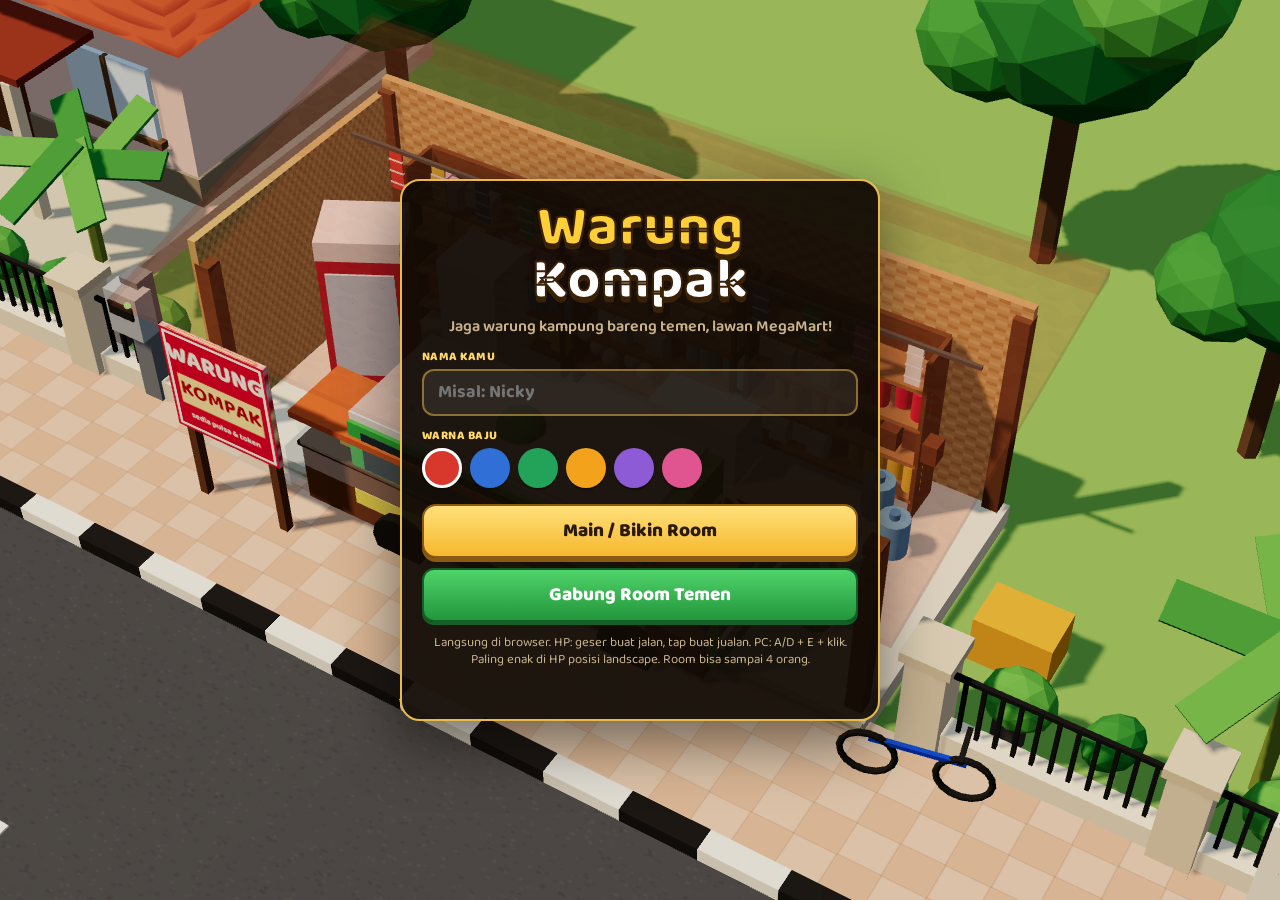
==== commit 7acd8994: "Warung Kompak v2: jalan kiri-kanan, jaga warung pakai kresek, gaya UI baru Co-Authored-By: Claude Op" ====
--- a/warung/index.html
+++ b/warung/index.html
@@ -3,154 +3,251 @@
 <head>
 <meta charset="utf-8">
 <meta name="viewport" content="width=device-width,initial-scale=1,maximum-scale=1,user-scalable=no,viewport-fit=cover">
-<meta name="theme-color" content="#1f8a5b">
+<meta name="theme-color" content="#2a1a10">
 <meta name="apple-mobile-web-app-capable" content="yes">
-<meta name="description" content="Warung Kompak: game jaga warung 3D yang bisa dimainin bareng temen, langsung di browser HP atau PC.">
+<meta name="description" content="Warung Kompak: game jaga warung kampung 3D, bisa main bareng temen langsung di browser.">
 <title>Warung Kompak</title>
 <link rel="preconnect" href="https://fonts.googleapis.com"><link rel="preconnect" href="https://fonts.gstatic.com" crossorigin>
 <link href="https://fonts.googleapis.com/css2?family=Baloo+2:wght@500;600;700;800&display=swap" rel="stylesheet">
 <style>
 /*
-VOICE: hangat, rame, kayak warung kampung sore hari
-IDEA: papan warung cat kuning-merah + seng + dinding hijau mint
-PICTURE: dunia 3D warung itu sendiri; UI jadi papan & kertas nota
-COLOUR: hijau warung #1f8a5b, kuning papan #ffcf3a, merah #e2483d, krem nota #fff8e8, tinta coklat #2a1d14
-TYPE: Baloo 2 (bulat, ramah), angka tabular
+VOICE: game kampung yang hangat, kayak sore di warung
+IDEA: papan & panel kayu gelap bergaris emas, nota kuning ditempel paku merah
+PICTURE: dunia 3D jalan kampung; UI melayang di atasnya
+COLOUR: panel coklat gelap rgba(34,22,12,.82), emas #e9b949, hijau uang #6be35a, kuning tombol #ffcf3a
+TYPE: Baloo 2 tebal, label kapital kecil
 */
-:root{--g:#1f8a5b;--g2:#16704a;--y:#ffcf3a;--r:#e2483d;--cr:#fff8e8;--ink:#2a1d14;--mut:#7a6a58;--sh:0 4px 0 rgba(42,29,20,.25),0 8px 24px rgba(0,0,0,.18);
+:root{--pan:rgba(34,22,12,.82);--pan2:rgba(24,15,8,.9);--gold:#e9b949;--gold2:#ffd76a;--y:#ffcf3a;--yd:#c98f16;--g:#2fae4a;--money:#7df05e;--r:#e2483d;--ink:#2a1a10;--cr:#fff4d6;--mut:#c9b48f;
 --sat:env(safe-area-inset-top,0px);--sab:env(safe-area-inset-bottom,0px);--sal:env(safe-area-inset-left,0px);--sar:env(safe-area-inset-right,0px)}
 *{box-sizing:border-box;min-width:0;-webkit-tap-highlight-color:transparent}
-html,body{margin:0;height:100%;overflow:hidden;background:#17213d;color:var(--ink);font:16px/1.35 "Baloo 2",system-ui,-apple-system,sans-serif;touch-action:none;-webkit-user-select:none;user-select:none;overscroll-behavior:none}
+html,body{margin:0;height:100%;overflow:hidden;background:#141c36;color:#fff;font:15px/1.3 "Baloo 2",system-ui,-apple-system,sans-serif;touch-action:none;-webkit-user-select:none;user-select:none;overscroll-behavior:none}
 input,textarea{-webkit-user-select:text;user-select:text;font:inherit}
 #c{position:fixed;inset:0;width:100vw;height:100vh;height:100dvh;display:block}
-button{font:inherit;color:inherit;border:0;cursor:pointer;touch-action:manipulation}
+button{font:inherit;color:inherit;border:0;background:none;cursor:pointer;touch-action:manipulation;padding:0}
 button:focus-visible,input:focus-visible{outline:3px solid #fff;outline-offset:2px}
 [hidden]{display:none!important}
 .num{font-variant-numeric:tabular-nums}
+.out{text-shadow:0 2px 0 rgba(0,0,0,.55),0 0 3px rgba(0,0,0,.7)}
+.cap{text-transform:uppercase;letter-spacing:.03em}
+.panel{background:var(--pan);border:1.5px solid rgba(233,185,73,.55);border-radius:14px;box-shadow:0 6px 20px rgba(0,0,0,.35)}
+.pill{display:inline-block;background:linear-gradient(#ffd76a,#e9a92c);color:var(--ink);font-weight:800;font-size:12px;padding:1px 12px;border-radius:99px;border:1.5px solid #8a5a12;text-transform:uppercase;letter-spacing:.03em;white-space:nowrap}
+.yb{background:linear-gradient(#ffe07a,#f5b82e);color:var(--ink);font-weight:800;border-radius:14px;padding:8px 18px;border:2px solid #8a5a12;box-shadow:0 4px 0 #8a5a12;min-height:44px;font-size:17px}
+.yb:active{transform:translateY(2px);box-shadow:0 2px 0 #8a5a12}
+.yb:disabled{filter:grayscale(.8) brightness(.8)}
+.gb{background:linear-gradient(#4fd36a,#23963c);color:#fff;font-weight:800;border-radius:12px;padding:8px 18px;border:2px solid #136127;box-shadow:0 3px 0 #136127;min-height:42px}
+.db{background:rgba(255,255,255,.1);color:#fff;font-weight:700;border-radius:12px;padding:8px 14px;border:1.5px solid rgba(233,185,73,.5);min-height:42px}
 /* label 3D */
 #labels{position:fixed;inset:0;pointer-events:none;overflow:hidden}
-.lb{position:absolute;left:0;top:0;transform:translate(-50%,-100%);white-space:nowrap;will-change:transform}
-.nm{font-weight:800;font-size:13px;color:#fff;padding:1px 8px;border-radius:99px;background:rgba(42,29,20,.62)}
+.lb{position:absolute;left:0;top:0;will-change:transform;white-space:nowrap}
+.say{font-weight:700;font-size:15px;color:#fff;text-align:center;max-width:300px;white-space:normal;line-height:1.25}
+.say b{color:#8ee3ff}
+.nm{font-weight:800;font-size:12px;color:#fff;padding:0 8px;border-radius:99px;background:rgba(0,0,0,.55)}
 .nm.me{background:var(--g)}
-.ord{background:var(--cr);border-radius:12px;padding:4px 7px 6px;box-shadow:0 3px 0 rgba(42,29,20,.25);font-size:15px;font-weight:700;display:flex;flex-direction:column;align-items:center;gap:3px}
-.ord .it{display:flex;gap:5px}.ord .it span{display:flex;align-items:center}.ord .it small{font-size:11px;margin-left:1px}
-.ord .bar{width:100%;min-width:46px;height:5px;background:#e3d6c0;border-radius:9px;overflow:hidden}.ord .bar i{display:block;height:100%;border-radius:9px}
-.ord.q{opacity:.8;transform:translate(-50%,-100%) scale(.85)}
-.ord::after{content:"";position:absolute;bottom:-6px;left:50%;margin-left:-6px;border:6px solid transparent;border-top-color:var(--cr);border-bottom:0}
-.tag{font-size:14px;font-weight:800;background:var(--y);color:var(--ink);padding:2px 8px;border-radius:9px;box-shadow:0 2px 0 rgba(0,0,0,.25)}
-.tag.red{background:var(--r);color:#fff}
-.tag.edge{opacity:.95}
-.ic{font-size:20px;filter:drop-shadow(0 2px 0 rgba(0,0,0,.3))}
-.fl{font-weight:800;font-size:16px;color:#7dff9a;text-shadow:0 2px 0 rgba(0,0,0,.55),0 0 6px rgba(0,0,0,.4);transition:none}
+.plc{font-weight:800;font-size:14px;color:#fff;background:rgba(24,15,8,.85);border:1.5px solid var(--gold);padding:2px 12px;border-radius:10px;text-transform:uppercase}
+.tap{pointer-events:auto;cursor:pointer;font-weight:800;font-size:14px;background:var(--y);color:var(--ink);padding:5px 10px;border-radius:12px;border:2px solid #8a5a12;box-shadow:0 3px 0 #8a5a12;animation:bob 1s ease-in-out infinite}
+.tap.red{background:var(--r);color:#fff;border-color:#7a1a14;box-shadow:0 3px 0 #7a1a14}
+@keyframes bob{50%{transform:translateY(-3px)}}
+.fl{font-weight:800;font-size:17px;color:#7df05e}
 /* HUD */
 #hud{position:fixed;inset:0;pointer-events:none}
-#hud button,#hud .int{pointer-events:auto}
-.top{position:absolute;top:calc(8px + var(--sat));left:calc(8px + var(--sal));right:calc(8px + var(--sar));display:flex;gap:6px;flex-wrap:wrap;align-items:center}
-.pill{background:var(--cr);border-radius:12px;padding:4px 10px;font-weight:700;box-shadow:var(--sh);display:flex;gap:6px;align-items:center;font-size:15px;white-space:nowrap}
-.pill.money{background:var(--g);color:#fff}
-.pill.lv{gap:6px}.pill.lv i{display:block;width:54px;height:7px;border-radius:9px;background:#e3d6c0;overflow:hidden}.pill.lv i b{display:block;height:100%;background:var(--y);width:0}
-.pill.room{margin-left:auto;background:var(--y)}
-.pill.wx{background:#2a62c9;color:#fff}
-.missions{position:absolute;top:calc(52px + var(--sat));left:calc(8px + var(--sal));width:min(300px,calc(100vw - 16px));background:var(--cr);border-radius:14px;box-shadow:var(--sh);padding:8px 10px;font-size:14px}
-.missions .hd{display:flex;justify-content:space-between;align-items:center;gap:6px;width:100%;background:none;padding:0;text-align:left}
-.missions .hd b{font-size:15px}
-.missions .k{font-size:11px;font-weight:800;color:var(--g);text-transform:none}
-.pb{height:7px;background:#e3d6c0;border-radius:9px;overflow:hidden;margin:4px 0 2px}.pb i{display:block;height:100%;background:var(--g);border-radius:9px}
-.missions .de{color:var(--mut);font-size:13px;line-height:1.25;margin-top:2px}
-.dl{display:flex;justify-content:space-between;gap:8px;font-size:13px;border-top:1px dashed #d9c9ad;padding-top:3px;margin-top:3px}
-.dl.ok{color:var(--g);text-decoration:line-through}
-.missions.min .de,.missions.min .dls{display:none}
-#toasts{position:absolute;top:calc(56px + var(--sat));left:50%;transform:translateX(-50%);display:flex;flex-direction:column;gap:6px;align-items:center;width:min(420px,92vw)}
-.toast{background:rgba(42,29,20,.88);color:#fff;padding:7px 14px;border-radius:12px;font-weight:700;font-size:15px;text-align:center;box-shadow:var(--sh);animation:tin .25s ease-out}
-.toast.ok{background:var(--g)}.toast.bad{background:var(--r)}.toast.warn{background:#e08a12}
-.toast.big{font-size:18px;padding:10px 18px;border:3px solid var(--y)}
+#hud .int,#hud button{pointer-events:auto}
+.topbar{position:absolute;left:0;right:0;top:0;padding:calc(6px + var(--sat)) calc(10px + var(--sar)) 14px calc(12px + var(--sal));display:flex;align-items:flex-start;gap:clamp(8px,2vw,26px);background:linear-gradient(rgba(20,12,6,.72),rgba(20,12,6,0))}
+.clock b{display:block;font-size:clamp(30px,4.2vw,46px);line-height:.9;font-weight:800}
+.clock small{display:block;font-size:12px;font-weight:800;letter-spacing:.04em;text-transform:uppercase;margin-top:3px}
+.stat small{display:block;font-size:11px;font-weight:800;color:var(--gold2);letter-spacing:.04em;text-transform:uppercase}
+.stars{font-size:19px;letter-spacing:1px;color:#5a4a3a}.stars i{font-style:normal;color:#ffc93a}
+.ebar{width:clamp(80px,12vw,150px);height:9px;border-radius:9px;background:rgba(0,0,0,.45);overflow:hidden;margin-top:3px;border:1px solid rgba(0,0,0,.4)}.ebar i{display:block;height:100%;background:linear-gradient(#7df05e,#2fae4a);border-radius:9px}
+.lvbox{display:flex;align-items:center;gap:6px;background:var(--pan);border:1.5px solid rgba(233,185,73,.5);border-radius:10px;padding:2px 8px 2px 3px}
+.lvbox b{background:var(--y);color:var(--ink);font-size:18px;font-weight:800;min-width:26px;height:26px;border-radius:6px;display:flex;align-items:center;justify-content:center}
+.lvbox small{font-size:10px;color:var(--mut);display:block;line-height:1}
+.roomc{font-size:12px;font-weight:800;background:var(--pan);border:1.5px solid rgba(233,185,73,.5);border-radius:10px;padding:3px 9px;text-align:left;line-height:1.1}
+.roomc small{display:block;font-size:10px;color:var(--gold2)}
+.money{margin-left:auto;font-size:clamp(26px,3.6vw,40px);font-weight:800;color:var(--money);-webkit-text-stroke:1.5px #0c3a10;text-shadow:0 3px 0 #0c3a10;line-height:1}
+.burger{width:40px;height:40px;display:flex;align-items:center;justify-content:center}
+.burger svg{width:28px;height:28px}
+.moneyfx{position:absolute;right:calc(70px + var(--sar));top:calc(52px + var(--sat));font-weight:800;color:var(--money);font-size:22px;-webkit-text-stroke:1px #0c3a10;animation:mup 1.4s ease-out forwards}
+@keyframes mup{to{transform:translateY(-26px);opacity:0}}
+#toasts{position:absolute;top:calc(70px + var(--sat));left:50%;transform:translateX(-50%);display:flex;flex-direction:column;gap:6px;align-items:center;width:min(460px,92vw);z-index:3}
+.toast{background:var(--pan2);border:1.5px solid var(--gold);color:#fff;padding:6px 14px;border-radius:12px;font-weight:700;font-size:15px;text-align:center;animation:tin .25s ease-out}
+.toast.ok{border-color:#7df05e}.toast.bad{border-color:#ff6b5b;background:rgba(80,14,10,.92)}.toast.warn{border-color:#ffb02e}
+.toast.big{font-size:18px;padding:9px 18px;background:linear-gradient(#ffe07a,#f5b82e);color:var(--ink);border-color:#8a5a12}
 @keyframes tin{from{transform:translateY(-10px);opacity:0}}
-.bottom{position:absolute;right:calc(12px + var(--sar));bottom:calc(14px + var(--sab));display:flex;flex-direction:column;align-items:flex-end;gap:10px}
-.row{display:flex;gap:10px;align-items:flex-end}
-.round{width:62px;height:62px;border-radius:50%;background:var(--cr);box-shadow:var(--sh);font-weight:800;font-size:13px;display:flex;flex-direction:column;align-items:center;justify-content:center;line-height:1}
-.round svg{width:24px;height:24px;margin-bottom:2px}
-.round.phone{background:var(--ink);color:#fff;position:relative}
-.round.phone .dot{position:absolute;top:6px;right:8px;width:12px;height:12px;border-radius:50%;background:var(--r);border:2px solid var(--ink)}
-.act{position:relative;min-width:150px;max-width:min(60vw,280px);height:74px;border-radius:22px;background:var(--y);box-shadow:0 6px 0 #c9971a,0 10px 24px rgba(0,0,0,.25);font-weight:800;font-size:18px;padding:0 16px;overflow:hidden;line-height:1.1}
-.act span{position:relative;display:block;overflow:hidden;text-overflow:ellipsis}
-.act .hf{position:absolute;inset:0;width:0;background:rgba(31,138,91,.45)}
-.act.off{background:#e8dcc6;box-shadow:0 6px 0 #b9a888;color:#8a7a66;font-size:15px}
-.act:active{transform:translateY(3px);box-shadow:0 3px 0 #c9971a}
-.act kbd{position:absolute;top:5px;right:8px;font:700 11px system-ui;background:rgba(0,0,0,.12);border-radius:5px;padding:1px 5px}
-.carry{display:flex;gap:4px;background:var(--cr);padding:4px 8px;border-radius:12px;box-shadow:var(--sh);font-size:20px;align-items:center}
-.carry small{font-size:12px;color:var(--mut);font-weight:700;margin-left:4px}
-.joy{position:absolute;width:130px;height:130px;margin:-65px 0 0 -65px;border-radius:50%;background:rgba(255,248,232,.18);border:3px solid rgba(255,248,232,.55);pointer-events:none}
-.joy .knob{position:absolute;left:50%;top:50%;width:58px;height:58px;margin:-29px;border-radius:50%;background:rgba(255,248,232,.9);box-shadow:0 3px 8px rgba(0,0,0,.3)}
-.joyhint{position:absolute;left:calc(22px + var(--sal));bottom:calc(26px + var(--sab));width:110px;height:110px;border-radius:50%;border:3px dashed rgba(255,248,232,.5);display:flex;align-items:center;justify-content:center;color:rgba(255,248,232,.85);font-weight:700;font-size:13px;text-align:center;line-height:1.1}
-.nextday{position:absolute;left:50%;bottom:calc(110px + var(--sab));transform:translateX(-50%);background:var(--g);color:#fff;font-weight:800;padding:12px 20px;border-radius:16px;box-shadow:var(--sh)}
-.pchint{position:absolute;left:calc(10px + var(--sal));bottom:calc(10px + var(--sab));font-size:13px;color:#fff;background:rgba(42,29,20,.55);padding:4px 10px;border-radius:10px}
-/* panel HP */
-.sheet{position:fixed;right:calc(10px + var(--sar));top:calc(10px + var(--sat));bottom:calc(10px + var(--sab));width:min(420px,calc(100vw - 20px));background:#1c1a1a;border-radius:30px;padding:10px;box-shadow:0 20px 60px rgba(0,0,0,.5);display:flex;flex-direction:column;z-index:5}
-.screen{flex:1;background:var(--cr);border-radius:22px;display:flex;flex-direction:column;overflow:hidden}
+/* panel toko */
+#shop{position:absolute;top:calc(78px + var(--sat));left:calc(10px + var(--sal));right:calc(10px + var(--sar));display:grid;grid-template-columns:minmax(0,1fr) minmax(170px,230px) minmax(0,1fr);gap:10px;align-items:start}
+.sp{padding:16px 8px 8px;position:relative}
+.sp>.pill{position:absolute;top:-10px;left:50%;transform:translateX(-50%)}
+.sp .lock{position:absolute;top:-9px;right:10px;font-size:11px;color:var(--mut);font-weight:700}
+.grid{display:grid;grid-template-columns:repeat(4,minmax(0,1fr));gap:4px}
+.card{position:relative;padding:14px 2px 3px;border-radius:10px;display:flex;flex-direction:column;align-items:center;min-height:72px}
+.card:active{background:rgba(255,255,255,.12)}
+.card .em{font-size:32px;line-height:1;filter:drop-shadow(0 2px 0 rgba(0,0,0,.35))}
+.card .nm2{font-size:12px;font-weight:700;margin-top:2px;line-height:1.05;text-align:center}
+.card .pr{position:absolute;left:2px;top:10px;font-size:11px;font-weight:800}
+.card .st{position:absolute;right:2px;top:0;min-width:24px;height:24px;border-radius:50%;background:#1a120a;border:2px solid #fff;font-size:12px;font-weight:800;display:flex;align-items:center;justify-content:center}
+.card .st.low{background:var(--r)}
+.card.empty{opacity:.45}
+.card .rat{position:absolute;inset:0;display:flex;align-items:center;justify-content:center;font-size:30px;background:rgba(226,72,61,.35);border-radius:10px;animation:bob .5s infinite}
+.notes{display:flex;flex-direction:column;gap:8px}
+.note{background:linear-gradient(#fff3a8,#ffe36a);color:var(--ink);border-radius:4px;padding:12px 12px 8px;box-shadow:0 6px 14px rgba(0,0,0,.35);position:relative;transform:rotate(-1.5deg);text-align:left}
+.note:nth-child(2){transform:rotate(1.2deg)}
+.note::before{content:"";position:absolute;top:-6px;left:50%;width:14px;height:14px;margin-left:-7px;border-radius:50%;background:radial-gradient(circle at 35% 35%,#ff8a7a,#c0281c);box-shadow:0 2px 2px rgba(0,0,0,.4)}
+.note h4{margin:0;text-align:center;font-size:16px;font-weight:800;letter-spacing:.04em}
+.note .who{text-align:center;font-size:12px;font-weight:700;color:#7a5a1a;margin-bottom:2px}
+.note .ln{display:flex;justify-content:space-between;gap:8px;font-size:14px;font-weight:700;border-bottom:1px dashed rgba(90,60,10,.3);padding:1px 0}
+.note .ln.ok{color:#1f8a3a;text-decoration:line-through}
+.note .pb{height:5px;border-radius:9px;background:rgba(90,60,10,.2);margin-top:6px;overflow:hidden}.note .pb i{display:block;height:100%}
+.note .wait{text-align:center;font-weight:700;color:#7a5a1a;padding:4px 0}
+.note .ask{display:flex;gap:6px;margin-top:6px}.note .ask button{flex:1;font-size:13px;padding:6px;min-height:36px}
+.note.bulk{background:linear-gradient(#ffd9b0,#ffb870)}
+/* bawah */
+.bottom{position:absolute;left:0;right:0;bottom:0;padding:0 calc(10px + var(--sar)) calc(8px + var(--sab)) calc(10px + var(--sal));display:flex;align-items:flex-end;gap:10px;pointer-events:none}
+.bottom>*{pointer-events:auto}
+.hp{position:relative;width:54px;flex:none;text-align:center;font-size:11px;font-weight:800}
+.hp .ph{width:40px;height:66px;margin:0 auto 1px;border-radius:9px;background:linear-gradient(160deg,#ff9a5a,#7a3fb0 60%,#2b6fd6);border:3px solid #222;box-shadow:0 4px 10px rgba(0,0,0,.4);display:grid;grid-template-columns:repeat(3,1fr);gap:2px;padding:6px 4px;align-content:start}
+.hp .ph i{display:block;height:7px;border-radius:2px;background:rgba(255,255,255,.75)}
+.badge{position:absolute;top:-6px;right:2px;min-width:20px;height:20px;border-radius:10px;background:var(--r);color:#fff;font-size:12px;font-weight:800;display:flex;align-items:center;justify-content:center;border:2px solid #fff}
+.pulsa{padding:12px 8px 6px;position:relative;width:min(300px,30vw)}
+.pulsa>.pill{position:absolute;top:-10px;left:50%;transform:translateX(-50%)}
+.pulsa .grid{grid-template-columns:repeat(3,minmax(0,1fr))}
+.bagw{flex:1;display:flex;justify-content:center;align-items:flex-end;min-width:150px}
+.bag{position:relative;width:150px;height:150px;display:flex;align-items:flex-end;justify-content:center}
+.bag svg{position:absolute;inset:0;width:100%;height:100%;filter:drop-shadow(0 8px 10px rgba(0,0,0,.45))}
+.bag .items{position:relative;display:flex;flex-wrap:wrap;gap:2px;justify-content:center;width:108px;margin-bottom:26px;font-size:21px}
+.bag .items button{line-height:1}
+.bag .hint{position:absolute;bottom:4px;left:0;right:0;text-align:center;font-size:12px;font-weight:800;color:#fff}
+.bag.full .hint{color:var(--y)}
+.acts{display:flex;gap:6px;align-items:flex-end}
+.ab{width:72px;text-align:center;font-size:11px;font-weight:800;text-transform:uppercase;line-height:1.05;position:relative}
+.ab .ic{display:block;font-size:34px;line-height:1.15;filter:drop-shadow(0 3px 0 rgba(0,0,0,.4))}
+.ab.hot .ic{animation:bob .8s infinite}
+.ab .hf{position:absolute;left:8px;right:8px;bottom:-4px;height:5px;border-radius:9px;background:rgba(0,0,0,.4);overflow:hidden}.ab .hf i{display:block;height:100%;width:0;background:var(--money)}
+/* luar */
+.mis{position:absolute;top:calc(78px + var(--sat));left:calc(10px + var(--sal));width:min(300px,44vw);padding:8px 10px}
+.mis .hd{display:flex;align-items:center;gap:6px;font-weight:800;width:100%;text-align:left}
+.mis .hd .c{margin-left:auto;font-size:12px;background:rgba(255,255,255,.12);padding:0 8px;border-radius:8px}
+.mis .tag{display:inline-block;background:var(--y);color:var(--ink);font-size:10px;font-weight:800;padding:0 6px;border-radius:5px;margin-right:4px}
+.mis .ti{color:#8ee3ff;font-weight:800;font-size:13px}
+.mis .de{font-size:13px;line-height:1.25;margin-top:2px}
+.mis .pb{height:6px;border-radius:9px;background:rgba(255,255,255,.15);margin:5px 0 2px;overflow:hidden}.mis .pb i{display:block;height:100%;background:var(--money)}
+.mis .dl{display:flex;justify-content:space-between;gap:8px;font-size:12px;border-top:1px dashed rgba(233,185,73,.3);padding-top:2px;margin-top:3px;color:#e8dcc4}
+.mis .dl.ok{color:var(--money);text-decoration:line-through}
+.mis.min .de,.mis.min .dls,.mis.min .pb{display:none}
+.side{position:absolute;top:calc(78px + var(--sat));right:calc(10px + var(--sar));width:min(290px,40vw);padding:8px 10px}
+.side h5{margin:0 0 4px;font-size:13px;font-weight:800;text-transform:uppercase;color:var(--gold2)}
+.side .sj{border-left:3px solid #6fb0e0;padding:3px 8px;margin-top:5px;background:rgba(255,255,255,.06);border-radius:0 8px 8px 0;font-size:13px}
+.side .sj b{display:block;font-size:13px}
+.side .sj small{color:var(--mut);font-size:12px}
+.side .sj .pay{float:right;background:var(--g);color:#fff;font-size:12px;font-weight:800;padding:0 7px;border-radius:6px}
+.side .sj.done{opacity:.6}.side .sj.done .pay{background:#666}
+.side.min .sj{display:none}
+.joy{position:absolute;width:120px;height:120px;margin:-60px 0 0 -60px;border-radius:50%;border:3px solid rgba(255,255,255,.55);background:rgba(255,255,255,.12);pointer-events:none}
+.joy .knob{position:absolute;left:50%;top:50%;width:54px;height:54px;margin:-27px;border-radius:50%;background:rgba(255,248,232,.88);box-shadow:0 3px 8px rgba(0,0,0,.3)}
+.joyhint{position:absolute;left:calc(26px + var(--sal));bottom:calc(30px + var(--sab));width:120px;height:120px;border-radius:50%;border:3px solid rgba(255,255,255,.5);display:flex;align-items:center;justify-content:center;color:#fff;font-weight:800;font-size:13px;text-align:center;line-height:1.1;background:rgba(0,0,0,.15)}
+.act{position:relative;min-width:150px;max-width:min(55vw,300px);height:62px;font-size:17px;overflow:hidden}
+.act .hf{position:absolute;left:0;top:0;bottom:0;width:0;background:rgba(47,174,74,.55)}
+.act span{position:relative}
+.act.off{filter:grayscale(1) brightness(.85)}
+.outbar{position:absolute;right:calc(12px + var(--sar));bottom:calc(12px + var(--sab));display:flex;gap:12px;align-items:flex-end}
+.pchint{position:absolute;left:50%;transform:translateX(-50%);bottom:calc(6px + var(--sab));font-size:12px;color:#fff;background:rgba(0,0,0,.45);padding:2px 10px;border-radius:9px;white-space:nowrap}
+.nextday{position:absolute;left:50%;top:50%;transform:translate(-50%,-50%)}
+/* dialog warga */
+.dlg{position:absolute;left:50%;bottom:calc(16px + var(--sab));transform:translateX(-50%);width:min(760px,94vw);background:rgba(16,10,6,.92);border-radius:18px;border:1.5px solid rgba(233,185,73,.6);display:flex;gap:14px;align-items:center;padding:14px 18px;z-index:4;text-align:left}
+.dlg .av{flex:none;width:70px;height:70px;border-radius:50%;background:linear-gradient(#ffd76a,#e98a2c);display:flex;align-items:center;justify-content:center;font-size:36px;border:3px solid #fff}
+.dlg b{color:#8ee3ff;font-size:18px;display:block}
+.dlg p{margin:2px 0 0;font-size:17px;font-weight:600}
+.dlg small{position:absolute;right:16px;bottom:6px;font-size:11px;font-weight:800;color:var(--gold2)}
+/* HP */
+.sheet{position:fixed;right:calc(10px + var(--sar));top:calc(10px + var(--sat));bottom:calc(10px + var(--sab));width:min(420px,calc(100vw - 20px));background:#111;border-radius:30px;padding:9px;box-shadow:0 20px 60px rgba(0,0,0,.6);display:flex;flex-direction:column;z-index:6;border:2px solid #333}
+.screen{flex:1;background:linear-gradient(#2a1a10,#1a100a);border-radius:22px;display:flex;flex-direction:column;overflow:hidden;color:#fff}
 .sbar{display:flex;justify-content:space-between;align-items:center;padding:10px 14px 6px;font-weight:800}
-.sbar .x{width:40px;height:40px;border-radius:50%;background:#efe3cf;font-size:20px}
+.sbar .x{width:40px;height:40px;border-radius:50%;background:rgba(255,255,255,.12);font-size:20px}
 .tabs{display:flex;gap:6px;overflow-x:auto;padding:0 10px 8px;scrollbar-width:none}
 .tabs::-webkit-scrollbar{display:none}
-.tabs button{flex:none;padding:7px 13px;border-radius:99px;background:#efe3cf;font-weight:700;font-size:14px;min-height:38px}
-.tabs button.on{background:var(--g);color:#fff}
+.tabs button{flex:none;padding:6px 12px;border-radius:99px;background:rgba(255,255,255,.1);font-weight:700;font-size:14px;min-height:36px;border:1px solid rgba(233,185,73,.3)}
+.tabs button.on{background:var(--y);color:var(--ink)}
 .tabs button .b{display:inline-block;min-width:18px;height:18px;border-radius:9px;background:var(--r);color:#fff;font-size:11px;line-height:18px;margin-left:4px}
 .pc{flex:1;overflow-y:auto;padding:4px 12px 14px;touch-action:pan-y;-webkit-overflow-scrolling:touch}
-.it{display:flex;align-items:center;gap:10px;padding:9px 0;border-bottom:1px dashed #d9c9ad}
+.it{display:flex;align-items:center;gap:10px;padding:8px 0;border-bottom:1px dashed rgba(233,185,73,.25)}
 .it .e{font-size:28px;width:38px;text-align:center}
 .it .t{flex:1}.it .t b{display:block;font-size:15px}.it .t small{color:var(--mut);font-size:13px;display:block;line-height:1.2}
-.btn{background:var(--g);color:#fff;font-weight:800;padding:8px 14px;border-radius:12px;min-height:42px;box-shadow:0 3px 0 var(--g2);white-space:nowrap}
-.btn:disabled{background:#d6c9b3;box-shadow:0 3px 0 #b9a888;color:#7a6a58}
-.btn.y{background:var(--y);color:var(--ink);box-shadow:0 3px 0 #c9971a}
-.btn.r{background:var(--r);box-shadow:0 3px 0 #a8302a}
-.btn.ghost{background:#efe3cf;color:var(--ink);box-shadow:0 3px 0 #d6c9b3}
-.seg{display:flex;gap:4px}.seg button{padding:6px 8px;border-radius:9px;background:#efe3cf;font-weight:700;font-size:13px;min-height:38px;line-height:1.05}
-.seg button.on{background:var(--ink);color:#fff}
-.sec{font-weight:800;font-size:13px;color:var(--g);margin:12px 0 2px}
-.note{font-size:13px;color:var(--mut);line-height:1.3}
-.big{font-size:30px;font-weight:800;letter-spacing:.12em;text-align:center;background:#fff;border-radius:14px;padding:6px;margin:6px 0}
+.seg{display:flex;gap:4px}.seg button{padding:5px 7px;border-radius:9px;background:rgba(255,255,255,.1);font-weight:700;font-size:12px;min-height:38px;line-height:1.05}
+.seg button.on{background:var(--y);color:var(--ink)}
+.sec{font-weight:800;font-size:12px;color:var(--gold2);margin:12px 0 2px;text-transform:uppercase;letter-spacing:.04em}
+.note2{font-size:13px;color:var(--mut);line-height:1.3}
+.big{font-size:30px;font-weight:800;letter-spacing:.12em;text-align:center;background:rgba(255,255,255,.08);border-radius:14px;padding:6px;margin:6px 0;border:1px solid rgba(233,185,73,.4)}
+.pbar{height:12px;border-radius:9px;background:rgba(255,255,255,.12);overflow:hidden}.pbar i{display:block;height:100%;background:var(--money)}
 /* modal & menu */
-.ov{position:fixed;inset:0;display:flex;align-items:center;justify-content:center;padding:calc(16px + var(--sat)) 16px calc(16px + var(--sab));z-index:8;overflow-y:auto;touch-action:pan-y}
-.ov.dim{background:rgba(23,33,61,.55)}
-.card{background:var(--cr);border-radius:24px;box-shadow:0 8px 0 rgba(42,29,20,.25),0 20px 60px rgba(0,0,0,.35);padding:18px;width:min(440px,100%);margin:auto}
-.logo{text-align:center;margin:-4px 0 6px}
-.logo h1{margin:0;font-size:clamp(40px,10vw,56px);line-height:.95;font-weight:800;color:var(--y);-webkit-text-stroke:2px var(--ink);text-shadow:0 5px 0 var(--ink);letter-spacing:.01em}
+.ov{position:fixed;inset:0;display:flex;align-items:center;justify-content:center;padding:calc(14px + var(--sat)) 14px calc(14px + var(--sab));z-index:8;overflow-y:auto;touch-action:pan-y}
+.ov.dim{background:rgba(10,6,3,.55)}
+.card2{background:rgba(18,11,6,.94);border:2px solid var(--gold);border-radius:20px;box-shadow:0 20px 60px rgba(0,0,0,.5);padding:22px 20px 18px;width:min(480px,100%);margin:auto;position:relative;color:#fff}
+.card2>.pill.hd{position:absolute;top:-14px;left:50%;transform:translateX(-50%);font-size:17px;padding:4px 18px}
+.card2 p{font-size:16px;line-height:1.35;margin:6px 0}
+.row2{display:flex;gap:10px;margin-top:14px}.row2>*{flex:1}
+.logo{text-align:center;margin:-2px 0 6px}
+.logo h1{margin:0;font-size:clamp(40px,9vw,58px);line-height:.92;font-weight:800;color:var(--y);-webkit-text-stroke:2px #3a2208;text-shadow:0 5px 0 #3a2208}
 .logo h1 span{color:#fff}
 .logo p{margin:8px 0 0;color:var(--mut);font-weight:600}
-.lab{font-weight:800;font-size:13px;color:var(--mut);margin:12px 0 4px;display:block}
-.inp{width:100%;font-size:18px;font-weight:700;padding:10px 14px;border-radius:14px;border:3px solid #e3d6c0;background:#fff;color:var(--ink)}
-.inp:focus{border-color:var(--g);outline:0}
+.lab{font-weight:800;font-size:12px;color:var(--gold2);margin:12px 0 4px;display:block;text-transform:uppercase;letter-spacing:.04em}
+.inp{width:100%;font-size:18px;font-weight:700;padding:10px 14px;border-radius:12px;border:2px solid rgba(233,185,73,.5);background:rgba(255,255,255,.08);color:#fff}
+.inp:focus{border-color:var(--y);outline:0}
 .inp.code{text-transform:uppercase;letter-spacing:.3em;text-align:center;font-size:26px}
-.sw{display:flex;gap:8px}.sw button{width:42px;height:42px;border-radius:50%;border:4px solid transparent;box-shadow:0 2px 0 rgba(0,0,0,.2)}
-.sw button.on{border-color:var(--ink)}
-.cta{display:grid;gap:10px;margin-top:16px}
-.cta .btn{font-size:20px;min-height:58px;border-radius:16px;box-shadow:0 5px 0 var(--g2)}
-.cta .btn.y{box-shadow:0 5px 0 #c9971a}
-.slot{display:flex;gap:10px;align-items:center;background:#fff;border-radius:14px;padding:10px 12px;margin-top:8px;border:3px solid #efe3cf}
+.sw{display:flex;gap:8px}.sw button{width:40px;height:40px;border-radius:50%;border:3px solid transparent;box-shadow:0 2px 0 rgba(0,0,0,.3)}
+.sw button.on{border-color:#fff}
+.cta{display:grid;gap:10px;margin-top:16px}.cta .yb,.cta .gb{font-size:19px;min-height:54px}
+.slot{display:flex;gap:8px;align-items:center;background:rgba(255,255,255,.06);border-radius:14px;padding:10px 12px;margin-top:8px;border:1.5px solid rgba(233,185,73,.35)}
 .slot .t{flex:1}.slot b{display:block}.slot small{color:var(--mut);font-size:13px;display:block}
-.st{min-height:22px;text-align:center;font-weight:700;color:var(--r);margin-top:10px;font-size:15px}
-.st.ok{color:var(--g)}
+.st{min-height:22px;text-align:center;font-weight:700;color:#ff8a7a;margin-top:10px;font-size:15px}
+.st.ok{color:var(--money)}
 .foot{font-size:13px;color:var(--mut);text-align:center;margin-top:12px;line-height:1.35}
-.back{background:none;color:var(--mut);font-weight:700;padding:8px;margin-top:6px}
+.back{color:var(--mut);font-weight:700;padding:8px;margin-top:6px}
 .sumg{display:grid;grid-template-columns:1fr auto;gap:4px 12px;font-size:16px;margin:10px 0}
-.sumg b{text-align:right}
-.sumg .tot{border-top:2px solid var(--ink);padding-top:4px;font-size:18px}
+.sumg b{text-align:right}.sumg .tot{border-top:2px solid var(--gold);padding-top:4px;font-size:18px}
 textarea.inp{font-size:13px;letter-spacing:0;height:90px;resize:none}
-@media (max-width:600px){
-  .pill{font-size:13px;padding:3px 8px}
-  .pill.lv i{width:36px}
-  .missions{top:calc(80px + var(--sat));font-size:13px;width:min(260px,calc(100vw - 16px))}
-  .act{min-width:128px;height:68px;font-size:16px}
-  .round{width:56px;height:56px}
-  .sheet{left:0;right:0;bottom:0;top:auto;height:min(88vh,88dvh);width:100%;border-radius:28px 28px 0 0;padding:8px 8px calc(8px + var(--sab))}
-  .screen{border-radius:20px 20px 14px 14px}
-  #toasts{top:calc(88px + var(--sat))}
-}
-@media (max-height:500px) and (orientation:landscape){
-  .missions{width:240px;font-size:12px}
-  .missions .de{display:none}
-  .sheet{top:6px;bottom:6px;height:auto}
-}
-@media (prefers-reduced-motion:reduce){.toast{animation:none}}
+.rot{position:fixed;left:50%;bottom:calc(10px + var(--sab));transform:translateX(-50%);z-index:9;background:var(--pan2);border:1.5px solid var(--gold);border-radius:12px;padding:6px 12px;font-size:13px;font-weight:700;display:flex;gap:10px;align-items:center;white-space:nowrap}
+/* HP portrait */
+@media (max-width:760px){
+  .topbar{gap:8px;flex-wrap:wrap;padding-bottom:4px}
+  .stat.rep .stars{font-size:15px}
+  .lvbox small{display:none}
+  #shop{grid-template-columns:minmax(0,1fr) minmax(0,1fr);top:calc(96px + var(--sat))}
+  #shop .notes{grid-column:1/-1;flex-direction:row;order:-1}
+  #shop .notes .note{flex:1}
+  .grid{grid-template-columns:repeat(3,minmax(0,1fr))}
+  .card{min-height:62px}.card .em{font-size:26px}.card .nm2{font-size:11px}
+  .pulsa{width:auto;flex:1}
+  .bag{width:120px;height:120px}.bag .items{width:88px;font-size:17px;margin-bottom:22px}
+  .ab{width:56px;font-size:10px}.ab .ic{font-size:28px}
+  .bottom{flex-wrap:wrap}
+  .mis,.side{top:calc(96px + var(--sat));width:calc(50vw - 15px)}
+  .sheet{left:0;right:0;bottom:0;top:auto;height:min(90vh,90dvh);width:100%;border-radius:26px 26px 0 0}
+  .card .pr{font-size:9px;top:0;left:0}.card .st{min-width:19px;height:19px;font-size:10px;border-width:1.5px}
+  #toasts{top:calc(150px + var(--sat))}
+  .rot{bottom:auto;top:40%}
+  .money{font-size:24px}
+}
+@media (max-height:520px) and (orientation:landscape){
+  .topbar{gap:10px;padding-top:calc(4px + var(--sat));white-space:nowrap}
+  .clock b{font-size:26px}.clock small{font-size:10px}
+  .stars{font-size:14px}.stat small{font-size:9px}.ebar{width:70px}
+  .lvbox small,.roomc small{display:none}.lvbox b{min-width:22px;height:22px;font-size:15px}
+  .money{font-size:24px}
+  #shop{top:calc(56px + var(--sat));grid-template-columns:minmax(0,1fr) minmax(150px,190px) minmax(0,1fr);gap:6px}
+  .sp{padding:13px 5px 4px}
+  .card{min-height:50px;padding-top:12px}.card .em{font-size:22px}.card .nm2{font-size:9.5px}
+  .card .pr{font-size:9px;top:0;left:0}.card .st{min-width:19px;height:19px;font-size:10px;border-width:1.5px}
+  .note{padding:7px 8px 5px}.note h4{font-size:12px}.note .who{font-size:10px}.note .ln{font-size:11px}
+  .notes{gap:4px}
+  .bag{width:104px;height:104px}.bag .items{width:76px;font-size:15px;margin-bottom:18px}.bag .hint{font-size:10px}
+  .ab{width:54px;font-size:9px}.ab .ic{font-size:24px}
+  .hp{width:44px}.hp .ph{width:32px;height:52px}
+  .pulsa{width:220px}
+  .mis{width:250px;top:calc(56px + var(--sat))}.side{width:240px;top:calc(56px + var(--sat))}
+  .mis .de{display:none}
+  .act{height:52px;min-width:130px;font-size:15px}
+  .say{font-size:13px;max-width:230px}
+  .dlg{padding:8px 12px}.dlg .av{width:48px;height:48px;font-size:26px}.dlg p{font-size:14px}
+}
+@media (prefers-reduced-motion:reduce){.toast,.tap,.ab.hot .ic,.moneyfx{animation:none}}
 </style>
 </head>
 <body>
@@ -158,121 +255,149 @@
 <div id="labels"></div>
 
 <div id="hud" hidden>
-  <div class="top">
-    <div class="pill num"><b id="hDay">Hari 1</b><span id="hClock">06:00</span></div>
-    <div class="pill money num" id="hMoney">Rp 0</div>
-    <div class="pill num" id="hRating">★ 3,5</div>
-    <div class="pill lv num"><span id="hLv">Lv 1</span><i><b id="hXp"></b></i></div>
-    <div class="pill wx" id="hWx" hidden></div>
-    <button class="pill room int" id="roomChip" aria-label="Info room">Room <b id="hCode" class="num">-----</b><span id="hPl">1</span></button>
+  <div class="topbar">
+    <div class="clock out num"><b id="hClock">06.00</b><small id="hDay">Senin, Hari 1</small></div>
+    <div class="stat rep out"><small>Reputasi warung</small><div class="stars" id="hStars"></div></div>
+    <div class="stat out"><small id="hEnL">Energi 100%</small><div class="ebar"><i id="hEn" style="width:100%"></i></div></div>
+    <div class="lvbox out int" id="hLvBox"><b id="hLv">1</b><span><small>Level warung</small><span id="hXp" class="num" style="font-size:12px;font-weight:800">0/150 XP</span></span></div>
+    <button class="roomc out" id="roomChip"><small>Room</small><span id="hCode" class="num">-----</span> · <span id="hPl">1</span></button>
+    <div class="money num" id="hMoney">Rp0</div>
+    <button class="burger" id="btnMenu" aria-label="Menu"><svg viewBox="0 0 24 24" fill="none" stroke="#fff" stroke-width="3" stroke-linecap="round"><path d="M4 6h16M4 12h16M4 18h16"/></svg></button>
   </div>
-  <div class="missions int" id="missions"></div>
   <div id="toasts" aria-live="polite"></div>
-  <div class="joyhint" id="joyHint">geser di sini<br>buat jalan</div>
-  <div class="joy" id="joy" hidden><div class="knob" id="knob"></div></div>
-  <div class="pchint" id="pcHint" hidden>WASD jalan · E aksi (tahan) · Q balikin · H buka HP</div>
-  <button class="nextday" id="nextDayBtn" hidden>Buka hari berikutnya</button>
-  <div class="bottom">
-    <div class="carry" id="carry" hidden></div>
-    <div class="row">
-      <button class="round" id="btnDrop" hidden aria-label="Balikin barang"><svg viewBox="0 0 24 24" fill="none" stroke="currentColor" stroke-width="2.4" stroke-linecap="round" stroke-linejoin="round"><path d="M9 14 4 9l5-5"/><path d="M4 9h11a5 5 0 0 1 0 10h-3"/></svg>Balikin</button>
-      <button class="round phone" id="btnPhone" aria-label="Buka HP"><svg viewBox="0 0 24 24" fill="none" stroke="currentColor" stroke-width="2.2" stroke-linecap="round"><rect x="6" y="2.5" width="12" height="19" rx="2.5"/><path d="M11 18h2"/></svg>HP<i class="dot" id="phoneDot" hidden></i></button>
+
+  <!-- mode jaga warung -->
+  <div id="shopUI" hidden>
+    <div id="shop">
+      <div class="panel sp int" id="pDapur"><span class="pill">Dapur &amp; Rumah Tangga</span><span class="lock" id="lkDapur"></span><div class="grid" id="gDapur"></div></div>
+      <div class="notes int" id="notes"></div>
+      <div class="panel sp int" id="pCamilan"><span class="pill">Minuman &amp; Camilan</span><span class="lock" id="lkCamilan"></span><div class="grid" id="gCamilan"></div></div>
     </div>
-    <button class="act off" id="btnAct"><i class="hf" id="holdFill"></i><span id="actLabel">Jalan ke rak / pembeli</span><kbd id="actKbd">E</kbd></button>
+    <div class="bottom">
+      <button class="hp" data-hp="belanja"><span class="ph"><i></i><i></i><i></i><i></i><i></i><i></i><i></i><i></i><i></i></span>HP<span class="badge" id="hpBadge" hidden>1</span></button>
+      <div class="panel pulsa int" id="pPulsa"><span class="pill">Konter pulsa</span><div class="grid" id="gPulsa"></div></div>
+      <div class="bagw"><button class="bag" id="bag" aria-label="Kresek: tap buat nyerahin">
+        <svg viewBox="0 0 100 100"><path d="M30 22c0-10 6-16 12-16s8 6 8 12M70 22c0-10-6-16-12-16s-8 6-8 12" fill="none" stroke="#202226" stroke-width="5" stroke-linecap="round"/><path d="M14 30c6-8 66-8 72 0l6 58c1 6-4 9-10 9H18c-6 0-11-3-10-9z" fill="#1d1f23"/><path d="M24 34c10 8 42 10 54 0" stroke="#3a3d44" stroke-width="3" fill="none"/><path d="M20 50l4 40M80 50l-4 40" stroke="#2d3036" stroke-width="3"/></svg>
+        <span class="items" id="bagItems"></span><span class="hint" id="bagHint">Kresek</span></button></div>
+      <div class="acts">
+        <button class="ab" id="btnExit"><span class="ic">🗺️</span>Keluar warung</button>
+        <button class="ab" id="btnBox" hidden><span class="ic">📦</span><span id="boxL">Bongkar</span><span class="hf"><i id="boxHf"></i></span></button>
+        <button class="ab" id="btnEat"><span class="ic">☕</span>Istirahat</button>
+        <button class="ab" data-hp="belanja"><span class="ic">🧺</span>Stok</button>
+        <button class="ab" data-hp="upgrade"><span class="ic">🏪</span>Upgrade</button>
+        <button class="ab" data-hp="hutang"><span class="ic">📒</span>Buku hutang</button>
+      </div>
+    </div>
   </div>
+
+  <!-- mode jalan -->
+  <div id="streetUI" hidden>
+    <div class="panel mis int" id="mis"></div>
+    <div class="panel side int" id="sidePanel"></div>
+    <div class="joyhint" id="joyHint">geser<br>kiri / kanan</div>
+    <div class="joy" id="joy" hidden><div class="knob" id="knob"></div></div>
+    <div class="outbar">
+      <button class="hp" data-hp="antar"><span class="ph"><i></i><i></i><i></i><i></i><i></i><i></i><i></i><i></i><i></i></span>HP<span class="badge" id="hpBadge2" hidden>1</span></button>
+      <button class="yb act off" id="btnAct"><i class="hf" id="holdFill"></i><span id="actLabel">Jalan ke kiri / kanan</span></button>
+    </div>
+    <div class="pchint" id="pcHint" hidden>A / D atau ← → jalan · E aksi (tahan) · H buka HP</div>
+  </div>
+  <button class="yb nextday" id="nextDayBtn" hidden>Buka hari berikutnya</button>
+  <div class="dlg int" id="dlg" hidden><div class="av" id="dlgAv">🙂</div><div><b id="dlgN"></b><p id="dlgT"></p></div><small>Tap buat lanjut ▸</small></div>
 </div>
 
 <div class="sheet" id="phone" hidden role="dialog" aria-label="HP">
   <div class="screen">
-    <div class="sbar"><span id="phoneTitle">HP Warung</span><button class="x" id="phoneClose" aria-label="Tutup">✕</button></div>
+    <div class="sbar"><span id="phoneTitle">HP</span><button class="x" id="phoneClose" aria-label="Tutup">✕</button></div>
     <div class="tabs" id="tabs"></div>
     <div class="pc" id="phoneBody"></div>
   </div>
 </div>
 
 <div class="ov" id="menu">
-  <div class="card" id="menuCard">
-    <div class="logo"><h1>Warung<br><span>Kompak</span></h1><p>Jaga warung bareng temen, lawan MegaMart di seberang jalan!</p></div>
+  <div class="card2" id="menuCard">
+    <div class="logo"><h1>Warung<br><span>Kompak</span></h1><p>Jaga warung kampung bareng temen, lawan MegaMart!</p></div>
     <div id="mMain">
       <label class="lab" for="nameIn">Nama kamu</label>
       <input class="inp" id="nameIn" maxlength="12" placeholder="Misal: Nicky" autocomplete="off">
       <span class="lab">Warna baju</span>
       <div class="sw" id="swatches"></div>
       <div class="cta">
-        <button class="btn" id="btnHost">Main / Bikin Room</button>
-        <button class="btn y" id="btnJoinOpen">Gabung Room Temen</button>
+        <button class="yb" id="btnHost">Main / Bikin Room</button>
+        <button class="gb" id="btnJoinOpen">Gabung Room Temen</button>
       </div>
-      <div class="foot">Gratis, langsung di browser. HP: joystick + tombol. PC: WASD + E.<br>Room bisa sampai 4 orang.</div>
+      <div class="foot">Langsung di browser. HP: geser buat jalan, tap buat jualan. PC: A/D + E + klik.<br>Paling enak di HP posisi landscape. Room bisa sampai 4 orang.</div>
     </div>
     <div id="mSlots" hidden>
-      <div class="sec">Pilih slot save</div>
+      <div class="lab">Pilih slot save</div>
       <div id="slotList"></div>
-      <button class="btn ghost" id="btnImport" style="width:100%;margin-top:12px">Masukin kode save</button>
+      <button class="db" id="btnImport" style="width:100%;margin-top:12px">Masukin kode save</button>
       <div id="importBox" hidden>
-        <textarea class="inp" id="importIn" placeholder="Tempel kode save di sini"></textarea>
-        <div class="note" id="importNote">Kode save bakal masuk ke slot yang kosong (atau slot 3).</div>
-        <button class="btn" id="btnImportGo" style="width:100%;margin-top:8px">Pakai kode ini</button>
+        <textarea class="inp" id="importIn" placeholder="Tempel kode save di sini" style="margin-top:8px"></textarea>
+        <div class="note2" id="importNote">Kode save masuk ke slot yang kosong (atau slot 3).</div>
+        <button class="gb" id="btnImportGo" style="width:100%;margin-top:8px">Pakai kode ini</button>
       </div>
       <button class="back" id="slotBack">‹ Balik</button>
     </div>
     <div id="mJoin" hidden>
       <label class="lab" for="codeIn">Kode room dari temen</label>
       <input class="inp code" id="codeIn" maxlength="5" placeholder="ABCDE" autocomplete="off" autocapitalize="characters" spellcheck="false">
-      <div class="cta"><button class="btn" id="btnJoin">Gabung</button></div>
-      <div class="foot">Kalau temen kirim link undangan, cukup buka linknya. Kodenya keisi otomatis.</div>
+      <div class="cta"><button class="yb" id="btnJoin">Gabung</button></div>
+      <div class="foot">Kalau temen kirim link undangan, cukup buka linknya.</div>
       <button class="back" id="joinBack">‹ Balik</button>
     </div>
     <div class="st" id="menuStatus" role="status"></div>
-    <div id="offlineBox" hidden style="text-align:center;margin-top:8px"><button class="btn y" id="btnOffline">Main sendiri (offline)</button></div>
+    <div id="offlineBox" hidden style="text-align:center;margin-top:8px"><button class="db" id="btnOffline">Main sendiri (offline)</button></div>
   </div>
 </div>
 
-<div class="ov dim" id="modal" hidden><div class="card" id="modalCard"></div></div>
-<script>(()=>{var cp=Object.create;var qa=Object.defineProperty;var lp=Object.getOwnPropertyDescriptor;var hp=Object.getOwnPropertyNames;var up=Object.getPrototypeOf,dp=Object.prototype.hasOwnProperty;var fp=(n,e)=>()=>{try{return e||n((e={exports:{}}).exports,e),e.exports}catch(t){throw e=0,t}},no=(n,e)=>{for(var t in e)qa(n,t,{get:e[t],enumerable:!0})},pp=(n,e,t,i)=>{if(e&&typeof e=="object"||typeof e=="function")for(let s of hp(e))!dp.call(n,s)&&s!==t&&qa(n,s,{get:()=>e[s],enumerable:!(i=lp(e,s))||i.enumerable});return n};var fu=(n,e,t)=>(t=n!=null?cp(up(n)):{},pp(e||!n||!n.__esModule?qa(t,"default",{value:n,enumerable:!0}):t,n));var Fc=fp((yv,Oc)=>{"use strict";var ce={};ce.generateIdentifier=function(){return Math.random().toString(36).substring(2,12)};ce.localCName=ce.generateIdentifier();ce.splitLines=function(n){return n.trim().split(`
-`).map(e=>e.trim())};ce.splitSections=function(n){return n.split(`
+<div class="ov dim" id="modal" hidden><div class="card2" id="modalCard"></div></div>
+<div class="rot" id="rotHint" hidden>📱↻ Putar HP ke landscape biar lebih enak <button class="db" id="rotX" style="min-height:30px;padding:2px 10px">Oke</button></div>
+<script>(()=>{var wp=Object.create;var Wo=Object.defineProperty;var Ap=Object.getOwnPropertyDescriptor;var Cp=Object.getOwnPropertyNames;var Rp=Object.getPrototypeOf,Pp=Object.prototype.hasOwnProperty;var Ip=(n,e)=>()=>{try{return e||n((e={exports:{}}).exports,e),e.exports}catch(t){throw e=0,t}},ia=(n,e)=>{for(var t in e)Wo(n,t,{get:e[t],enumerable:!0})},kp=(n,e,t,i)=>{if(e&&typeof e=="object"||typeof e=="function")for(let s of Cp(e))!Pp.call(n,s)&&s!==t&&Wo(n,s,{get:()=>e[s],enumerable:!(i=Ap(e,s))||i.enumerable});return n};var uu=(n,e,t)=>(t=n!=null?wp(Rp(n)):{},kp(e||!n||!n.__esModule?Wo(t,"default",{value:n,enumerable:!0}):t,n));var kc=Ip((Nv,Ic)=>{"use strict";var he={};he.generateIdentifier=function(){return Math.random().toString(36).substring(2,12)};he.localCName=he.generateIdentifier();he.splitLines=function(n){return n.trim().split(`
+`).map(e=>e.trim())};he.splitSections=function(n){return n.split(`
 m=`).map((t,i)=>(i>0?"m="+t:t).trim()+`\r
-`)};ce.getDescription=function(n){let e=ce.splitSections(n);return e&&e[0]};ce.getMediaSections=function(n){let e=ce.splitSections(n);return e.shift(),e};ce.matchPrefix=function(n,e){return ce.splitLines(n).filter(t=>t.indexOf(e)===0)};ce.parseCandidate=function(n){let e;n.indexOf("a=candidate:")===0?e=n.substring(12).split(" "):e=n.substring(10).split(" ");let t={foundation:e[0],component:{1:"rtp",2:"rtcp"}[e[1]]||e[1],protocol:e[2].toLowerCase(),priority:parseInt(e[3],10),ip:e[4],address:e[4],port:parseInt(e[5],10),type:e[7]};for(let i=8;i<e.length;i+=2)switch(e[i]){case"raddr":t.relatedAddress=e[i+1];break;case"rport":t.relatedPort=parseInt(e[i+1],10);break;case"tcptype":t.tcpType=e[i+1];break;case"ufrag":t.ufrag=e[i+1],t.usernameFragment=e[i+1];break;default:t[e[i]]===void 0&&(t[e[i]]=e[i+1]);break}return t};ce.writeCandidate=function(n){let e=[];e.push(n.foundation);let t=n.component;t==="rtp"?e.push(1):t==="rtcp"?e.push(2):e.push(t),e.push(n.protocol.toUpperCase()),e.push(n.priority),e.push(n.address||n.ip),e.push(n.port);let i=n.type;return e.push("typ"),e.push(i),i!=="host"&&n.relatedAddress&&n.relatedPort!==void 0&&(e.push("raddr"),e.push(n.relatedAddress),e.push("rport"),e.push(n.relatedPort)),n.tcpType&&n.protocol.toLowerCase()==="tcp"&&(e.push("tcptype"),e.push(n.tcpType)),(n.usernameFragment||n.ufrag)&&(e.push("ufrag"),e.push(n.usernameFragment||n.ufrag)),"candidate:"+e.join(" ")};ce.parseIceOptions=function(n){return n.substring(14).split(" ")};ce.parseRtpMap=function(n){let e=n.substring(9).split(" "),t={payloadType:parseInt(e.shift(),10)};return e=e[0].split("/"),t.name=e[0],t.clockRate=parseInt(e[1],10),t.channels=e.length===3?parseInt(e[2],10):1,t.numChannels=t.channels,t};ce.writeRtpMap=function(n){let e=n.payloadType;n.preferredPayloadType!==void 0&&(e=n.preferredPayloadType);let t=n.channels||n.numChannels||1;return"a=rtpmap:"+e+" "+n.name+"/"+n.clockRate+(t!==1?"/"+t:"")+`\r
-`};ce.parseExtmap=function(n){let e=n.substring(9).split(" ");return{id:parseInt(e[0],10),direction:e[0].indexOf("/")>0?e[0].split("/")[1]:"sendrecv",uri:e[1],attributes:e.slice(2).join(" ")}};ce.writeExtmap=function(n){return"a=extmap:"+(n.id||n.preferredId)+(n.direction&&n.direction!=="sendrecv"?"/"+n.direction:"")+" "+n.uri+(n.attributes?" "+n.attributes:"")+`\r
-`};ce.parseFmtp=function(n){let e={},t=n.substring(n.indexOf(" ")+1).split(";");for(let i=0;i<t.length;i++){let[s,...r]=t[i].trim().split("=");e[s.trim()]=r.length?r.join("="):void 0}return e};ce.writeFmtp=function(n){let e="",t=n.payloadType;if(n.preferredPayloadType!==void 0&&(t=n.preferredPayloadType),n.parameters&&Object.keys(n.parameters).length){let i=[];Object.keys(n.parameters).forEach(s=>{n.parameters[s]!==void 0?i.push(s+"="+n.parameters[s]):i.push(s)}),e+="a=fmtp:"+t+" "+i.join(";")+`\r
-`}return e};ce.parseRtcpFb=function(n){let e=n.substring(n.indexOf(" ")+1).split(" ");return{type:e.shift(),parameter:e.join(" ")}};ce.writeRtcpFb=function(n){let e="",t=n.payloadType;return n.preferredPayloadType!==void 0&&(t=n.preferredPayloadType),n.rtcpFeedback&&n.rtcpFeedback.length&&n.rtcpFeedback.forEach(i=>{e+="a=rtcp-fb:"+t+" "+i.type+(i.parameter&&i.parameter.length?" "+i.parameter:"")+`\r
-`}),e};ce.parseSsrcMedia=function(n){let e=n.indexOf(" "),t={ssrc:parseInt(n.substring(7,e),10)},i=n.indexOf(":",e);return i>-1?(t.attribute=n.substring(e+1,i),t.value=n.substring(i+1)):t.attribute=n.substring(e+1),t};ce.parseSsrcGroup=function(n){let e=n.substring(13).split(" ");return{semantics:e.shift(),ssrcs:e.map(t=>parseInt(t,10))}};ce.getMid=function(n){let e=ce.matchPrefix(n,"a=mid:")[0];if(e)return e.substring(6)};ce.parseFingerprint=function(n){let e=n.substring(14).split(" ");return{algorithm:e[0].toLowerCase(),value:e[1].toUpperCase()}};ce.getDtlsParameters=function(n,e){return{role:"auto",fingerprints:ce.matchPrefix(n+e,"a=fingerprint:").map(ce.parseFingerprint)}};ce.writeDtlsParameters=function(n,e){let t="a=setup:"+e+`\r
+`)};he.getDescription=function(n){let e=he.splitSections(n);return e&&e[0]};he.getMediaSections=function(n){let e=he.splitSections(n);return e.shift(),e};he.matchPrefix=function(n,e){return he.splitLines(n).filter(t=>t.indexOf(e)===0)};he.parseCandidate=function(n){let e;n.indexOf("a=candidate:")===0?e=n.substring(12).split(" "):e=n.substring(10).split(" ");let t={foundation:e[0],component:{1:"rtp",2:"rtcp"}[e[1]]||e[1],protocol:e[2].toLowerCase(),priority:parseInt(e[3],10),ip:e[4],address:e[4],port:parseInt(e[5],10),type:e[7]};for(let i=8;i<e.length;i+=2)switch(e[i]){case"raddr":t.relatedAddress=e[i+1];break;case"rport":t.relatedPort=parseInt(e[i+1],10);break;case"tcptype":t.tcpType=e[i+1];break;case"ufrag":t.ufrag=e[i+1],t.usernameFragment=e[i+1];break;default:t[e[i]]===void 0&&(t[e[i]]=e[i+1]);break}return t};he.writeCandidate=function(n){let e=[];e.push(n.foundation);let t=n.component;t==="rtp"?e.push(1):t==="rtcp"?e.push(2):e.push(t),e.push(n.protocol.toUpperCase()),e.push(n.priority),e.push(n.address||n.ip),e.push(n.port);let i=n.type;return e.push("typ"),e.push(i),i!=="host"&&n.relatedAddress&&n.relatedPort!==void 0&&(e.push("raddr"),e.push(n.relatedAddress),e.push("rport"),e.push(n.relatedPort)),n.tcpType&&n.protocol.toLowerCase()==="tcp"&&(e.push("tcptype"),e.push(n.tcpType)),(n.usernameFragment||n.ufrag)&&(e.push("ufrag"),e.push(n.usernameFragment||n.ufrag)),"candidate:"+e.join(" ")};he.parseIceOptions=function(n){return n.substring(14).split(" ")};he.parseRtpMap=function(n){let e=n.substring(9).split(" "),t={payloadType:parseInt(e.shift(),10)};return e=e[0].split("/"),t.name=e[0],t.clockRate=parseInt(e[1],10),t.channels=e.length===3?parseInt(e[2],10):1,t.numChannels=t.channels,t};he.writeRtpMap=function(n){let e=n.payloadType;n.preferredPayloadType!==void 0&&(e=n.preferredPayloadType);let t=n.channels||n.numChannels||1;return"a=rtpmap:"+e+" "+n.name+"/"+n.clockRate+(t!==1?"/"+t:"")+`\r
+`};he.parseExtmap=function(n){let e=n.substring(9).split(" ");return{id:parseInt(e[0],10),direction:e[0].indexOf("/")>0?e[0].split("/")[1]:"sendrecv",uri:e[1],attributes:e.slice(2).join(" ")}};he.writeExtmap=function(n){return"a=extmap:"+(n.id||n.preferredId)+(n.direction&&n.direction!=="sendrecv"?"/"+n.direction:"")+" "+n.uri+(n.attributes?" "+n.attributes:"")+`\r
+`};he.parseFmtp=function(n){let e={},t=n.substring(n.indexOf(" ")+1).split(";");for(let i=0;i<t.length;i++){let[s,...r]=t[i].trim().split("=");e[s.trim()]=r.length?r.join("="):void 0}return e};he.writeFmtp=function(n){let e="",t=n.payloadType;if(n.preferredPayloadType!==void 0&&(t=n.preferredPayloadType),n.parameters&&Object.keys(n.parameters).length){let i=[];Object.keys(n.parameters).forEach(s=>{n.parameters[s]!==void 0?i.push(s+"="+n.parameters[s]):i.push(s)}),e+="a=fmtp:"+t+" "+i.join(";")+`\r
+`}return e};he.parseRtcpFb=function(n){let e=n.substring(n.indexOf(" ")+1).split(" ");return{type:e.shift(),parameter:e.join(" ")}};he.writeRtcpFb=function(n){let e="",t=n.payloadType;return n.preferredPayloadType!==void 0&&(t=n.preferredPayloadType),n.rtcpFeedback&&n.rtcpFeedback.length&&n.rtcpFeedback.forEach(i=>{e+="a=rtcp-fb:"+t+" "+i.type+(i.parameter&&i.parameter.length?" "+i.parameter:"")+`\r
+`}),e};he.parseSsrcMedia=function(n){let e=n.indexOf(" "),t={ssrc:parseInt(n.substring(7,e),10)},i=n.indexOf(":",e);return i>-1?(t.attribute=n.substring(e+1,i),t.value=n.substring(i+1)):t.attribute=n.substring(e+1),t};he.parseSsrcGroup=function(n){let e=n.substring(13).split(" ");return{semantics:e.shift(),ssrcs:e.map(t=>parseInt(t,10))}};he.getMid=function(n){let e=he.matchPrefix(n,"a=mid:")[0];if(e)return e.substring(6)};he.parseFingerprint=function(n){let e=n.substring(14).split(" ");return{algorithm:e[0].toLowerCase(),value:e[1].toUpperCase()}};he.getDtlsParameters=function(n,e){return{role:"auto",fingerprints:he.matchPrefix(n+e,"a=fingerprint:").map(he.parseFingerprint)}};he.writeDtlsParameters=function(n,e){let t="a=setup:"+e+`\r
 `;return n.fingerprints.forEach(i=>{t+="a=fingerprint:"+i.algorithm+" "+i.value+`\r
-`}),t};ce.parseCryptoLine=function(n){let e=n.substring(9).split(" ");return{tag:parseInt(e[0],10),cryptoSuite:e[1],keyParams:e[2],sessionParams:e.slice(3)}};ce.writeCryptoLine=function(n){return"a=crypto:"+n.tag+" "+n.cryptoSuite+" "+(typeof n.keyParams=="object"?ce.writeCryptoKeyParams(n.keyParams):n.keyParams)+(n.sessionParams?" "+n.sessionParams.join(" "):"")+`\r
-`};ce.parseCryptoKeyParams=function(n){if(n.indexOf("inline:")!==0)return null;let e=n.substring(7).split("|");return{keyMethod:"inline",keySalt:e[0],lifeTime:e[1],mkiValue:e[2]?e[2].split(":")[0]:void 0,mkiLength:e[2]?e[2].split(":")[1]:void 0}};ce.writeCryptoKeyParams=function(n){return n.keyMethod+":"+n.keySalt+(n.lifeTime?"|"+n.lifeTime:"")+(n.mkiValue&&n.mkiLength?"|"+n.mkiValue+":"+n.mkiLength:"")};ce.getCryptoParameters=function(n,e){return ce.matchPrefix(n+e,"a=crypto:").map(ce.parseCryptoLine)};ce.getIceParameters=function(n,e){let t=ce.matchPrefix(n+e,"a=ice-ufrag:")[0],i=ce.matchPrefix(n+e,"a=ice-pwd:")[0];return t&&i?{usernameFragment:t.substring(12),password:i.substring(10)}:null};ce.writeIceParameters=function(n){let e="a=ice-ufrag:"+n.usernameFragment+`\r
+`}),t};he.parseCryptoLine=function(n){let e=n.substring(9).split(" ");return{tag:parseInt(e[0],10),cryptoSuite:e[1],keyParams:e[2],sessionParams:e.slice(3)}};he.writeCryptoLine=function(n){return"a=crypto:"+n.tag+" "+n.cryptoSuite+" "+(typeof n.keyParams=="object"?he.writeCryptoKeyParams(n.keyParams):n.keyParams)+(n.sessionParams?" "+n.sessionParams.join(" "):"")+`\r
+`};he.parseCryptoKeyParams=function(n){if(n.indexOf("inline:")!==0)return null;let e=n.substring(7).split("|");return{keyMethod:"inline",keySalt:e[0],lifeTime:e[1],mkiValue:e[2]?e[2].split(":")[0]:void 0,mkiLength:e[2]?e[2].split(":")[1]:void 0}};he.writeCryptoKeyParams=function(n){return n.keyMethod+":"+n.keySalt+(n.lifeTime?"|"+n.lifeTime:"")+(n.mkiValue&&n.mkiLength?"|"+n.mkiValue+":"+n.mkiLength:"")};he.getCryptoParameters=function(n,e){return he.matchPrefix(n+e,"a=crypto:").map(he.parseCryptoLine)};he.getIceParameters=function(n,e){let t=he.matchPrefix(n+e,"a=ice-ufrag:")[0],i=he.matchPrefix(n+e,"a=ice-pwd:")[0];return t&&i?{usernameFragment:t.substring(12),password:i.substring(10)}:null};he.writeIceParameters=function(n){let e="a=ice-ufrag:"+n.usernameFragment+`\r
 a=ice-pwd:`+n.password+`\r
 `;return n.iceLite&&(e+=`a=ice-lite\r
-`),e};ce.parseRtpParameters=function(n){let e={codecs:[],headerExtensions:[],fecMechanisms:[],rtcp:[]},i=ce.splitLines(n)[0].split(" ");e.profile=i[2];for(let r=3;r<i.length;r++){let a=i[r],o=ce.matchPrefix(n,"a=rtpmap:"+a+" ")[0];if(o){let c=ce.parseRtpMap(o),l=ce.matchPrefix(n,"a=fmtp:"+a+" ");switch(c.parameters=l.length?ce.parseFmtp(l[0]):{},c.rtcpFeedback=ce.matchPrefix(n,"a=rtcp-fb:"+a+" ").map(ce.parseRtcpFb),e.codecs.push(c),c.name.toUpperCase()){case"RED":case"ULPFEC":e.fecMechanisms.push(c.name.toUpperCase());break;default:break}}}ce.matchPrefix(n,"a=extmap:").forEach(r=>{e.headerExtensions.push(ce.parseExtmap(r))});let s=ce.matchPrefix(n,"a=rtcp-fb:* ").map(ce.parseRtcpFb);return e.codecs.forEach(r=>{s.forEach(a=>{r.rtcpFeedback.find(c=>c.type===a.type&&c.parameter===a.parameter)||r.rtcpFeedback.push(a)})}),e};ce.writeRtpDescription=function(n,e){let t="";t+="m="+n+" ",t+=e.codecs.length>0?"9":"0",t+=" "+(e.profile||"UDP/TLS/RTP/SAVPF")+" ",t+=e.codecs.map(s=>s.preferredPayloadType!==void 0?s.preferredPayloadType:s.payloadType).join(" ")+`\r
+`),e};he.parseRtpParameters=function(n){let e={codecs:[],headerExtensions:[],fecMechanisms:[],rtcp:[]},i=he.splitLines(n)[0].split(" ");e.profile=i[2];for(let r=3;r<i.length;r++){let o=i[r],a=he.matchPrefix(n,"a=rtpmap:"+o+" ")[0];if(a){let c=he.parseRtpMap(a),l=he.matchPrefix(n,"a=fmtp:"+o+" ");switch(c.parameters=l.length?he.parseFmtp(l[0]):{},c.rtcpFeedback=he.matchPrefix(n,"a=rtcp-fb:"+o+" ").map(he.parseRtcpFb),e.codecs.push(c),c.name.toUpperCase()){case"RED":case"ULPFEC":e.fecMechanisms.push(c.name.toUpperCase());break;default:break}}}he.matchPrefix(n,"a=extmap:").forEach(r=>{e.headerExtensions.push(he.parseExtmap(r))});let s=he.matchPrefix(n,"a=rtcp-fb:* ").map(he.parseRtcpFb);return e.codecs.forEach(r=>{s.forEach(o=>{r.rtcpFeedback.find(c=>c.type===o.type&&c.parameter===o.parameter)||r.rtcpFeedback.push(o)})}),e};he.writeRtpDescription=function(n,e){let t="";t+="m="+n+" ",t+=e.codecs.length>0?"9":"0",t+=" "+(e.profile||"UDP/TLS/RTP/SAVPF")+" ",t+=e.codecs.map(s=>s.preferredPayloadType!==void 0?s.preferredPayloadType:s.payloadType).join(" ")+`\r
 `,t+=`c=IN IP4 0.0.0.0\r
 `,t+=`a=rtcp:9 IN IP4 0.0.0.0\r
-`,e.codecs.forEach(s=>{t+=ce.writeRtpMap(s),t+=ce.writeFmtp(s),t+=ce.writeRtcpFb(s)});let i=0;return e.codecs.forEach(s=>{s.maxptime>i&&(i=s.maxptime)}),i>0&&(t+="a=maxptime:"+i+`\r
-`),e.headerExtensions&&e.headerExtensions.forEach(s=>{t+=ce.writeExtmap(s)}),t};ce.parseRtpEncodingParameters=function(n){let e=[],t=ce.parseRtpParameters(n),i=t.fecMechanisms.indexOf("RED")!==-1,s=t.fecMechanisms.indexOf("ULPFEC")!==-1,r=ce.matchPrefix(n,"a=ssrc:").map(h=>ce.parseSsrcMedia(h)).filter(h=>h.attribute==="cname"),a=r.length>0&&r[0].ssrc,o,c=ce.matchPrefix(n,"a=ssrc-group:FID").map(h=>h.substring(17).split(" ").map(d=>parseInt(d,10)));c.length>0&&c[0].length>1&&c[0][0]===a&&(o=c[0][1]),t.codecs.forEach(h=>{if(h.name.toUpperCase()==="RTX"&&h.parameters.apt){let u={ssrc:a,codecPayloadType:parseInt(h.parameters.apt,10)};a&&o&&(u.rtx={ssrc:o}),e.push(u),i&&(u=JSON.parse(JSON.stringify(u)),u.fec={ssrc:a,mechanism:s?"red+ulpfec":"red"},e.push(u))}}),e.length===0&&a&&e.push({ssrc:a});let l=ce.matchPrefix(n,"b=");return l.length&&(l[0].indexOf("b=TIAS:")===0?l=parseInt(l[0].substring(7),10):l[0].indexOf("b=AS:")===0?l=parseInt(l[0].substring(5),10)*1e3*.95-2e3*8:l=void 0,e.forEach(h=>{h.maxBitrate=l})),e};ce.parseRtcpParameters=function(n){let e={},t=ce.matchPrefix(n,"a=ssrc:").map(r=>ce.parseSsrcMedia(r)).filter(r=>r.attribute==="cname")[0];t&&(e.cname=t.value,e.ssrc=t.ssrc);let i=ce.matchPrefix(n,"a=rtcp-rsize");e.reducedSize=i.length>0,e.compound=i.length===0;let s=ce.matchPrefix(n,"a=rtcp-mux");return e.mux=s.length>0,e};ce.writeRtcpParameters=function(n){let e="";return n.reducedSize&&(e+=`a=rtcp-rsize\r
+`,e.codecs.forEach(s=>{t+=he.writeRtpMap(s),t+=he.writeFmtp(s),t+=he.writeRtcpFb(s)});let i=0;return e.codecs.forEach(s=>{s.maxptime>i&&(i=s.maxptime)}),i>0&&(t+="a=maxptime:"+i+`\r
+`),e.headerExtensions&&e.headerExtensions.forEach(s=>{t+=he.writeExtmap(s)}),t};he.parseRtpEncodingParameters=function(n){let e=[],t=he.parseRtpParameters(n),i=t.fecMechanisms.indexOf("RED")!==-1,s=t.fecMechanisms.indexOf("ULPFEC")!==-1,r=he.matchPrefix(n,"a=ssrc:").map(h=>he.parseSsrcMedia(h)).filter(h=>h.attribute==="cname"),o=r.length>0&&r[0].ssrc,a,c=he.matchPrefix(n,"a=ssrc-group:FID").map(h=>h.substring(17).split(" ").map(d=>parseInt(d,10)));c.length>0&&c[0].length>1&&c[0][0]===o&&(a=c[0][1]),t.codecs.forEach(h=>{if(h.name.toUpperCase()==="RTX"&&h.parameters.apt){let u={ssrc:o,codecPayloadType:parseInt(h.parameters.apt,10)};o&&a&&(u.rtx={ssrc:a}),e.push(u),i&&(u=JSON.parse(JSON.stringify(u)),u.fec={ssrc:o,mechanism:s?"red+ulpfec":"red"},e.push(u))}}),e.length===0&&o&&e.push({ssrc:o});let l=he.matchPrefix(n,"b=");return l.length&&(l[0].indexOf("b=TIAS:")===0?l=parseInt(l[0].substring(7),10):l[0].indexOf("b=AS:")===0?l=parseInt(l[0].substring(5),10)*1e3*.95-2e3*8:l=void 0,e.forEach(h=>{h.maxBitrate=l})),e};he.parseRtcpParameters=function(n){let e={},t=he.matchPrefix(n,"a=ssrc:").map(r=>he.parseSsrcMedia(r)).filter(r=>r.attribute==="cname")[0];t&&(e.cname=t.value,e.ssrc=t.ssrc);let i=he.matchPrefix(n,"a=rtcp-rsize");e.reducedSize=i.length>0,e.compound=i.length===0;let s=he.matchPrefix(n,"a=rtcp-mux");return e.mux=s.length>0,e};he.writeRtcpParameters=function(n){let e="";return n.reducedSize&&(e+=`a=rtcp-rsize\r
 `),n.mux&&(e+=`a=rtcp-mux\r
 `),n.ssrc!==void 0&&n.cname&&(e+="a=ssrc:"+n.ssrc+" cname:"+n.cname+`\r
-`),e};ce.parseMsid=function(n){let e,t=ce.matchPrefix(n,"a=msid:");if(t.length===1)return e=t[0].substring(7).split(" "),{stream:e[0],track:e[1]};let i=ce.matchPrefix(n,"a=ssrc:").map(s=>ce.parseSsrcMedia(s)).filter(s=>s.attribute==="msid");if(i.length>0)return e=i[0].value.split(" "),{stream:e[0],track:e[1]}};ce.parseSctpDescription=function(n){let e=ce.parseMLine(n),t=ce.matchPrefix(n,"a=max-message-size:"),i;t.length>0&&(i=parseInt(t[0].substring(19),10)),isNaN(i)&&(i=65536);let s=ce.matchPrefix(n,"a=sctp-port:");if(s.length>0)return{port:parseInt(s[0].substring(12),10),protocol:e.fmt,maxMessageSize:i};let r=ce.matchPrefix(n,"a=sctpmap:");if(r.length>0){let a=r[0].substring(10).split(" ");return{port:parseInt(a[0],10),protocol:a[1],maxMessageSize:i}}};ce.writeSctpDescription=function(n,e){let t=[];return n.protocol!=="DTLS/SCTP"?t=["m="+n.kind+" 9 "+n.protocol+" "+e.protocol+`\r
+`),e};he.parseMsid=function(n){let e,t=he.matchPrefix(n,"a=msid:");if(t.length===1)return e=t[0].substring(7).split(" "),{stream:e[0],track:e[1]};let i=he.matchPrefix(n,"a=ssrc:").map(s=>he.parseSsrcMedia(s)).filter(s=>s.attribute==="msid");if(i.length>0)return e=i[0].value.split(" "),{stream:e[0],track:e[1]}};he.parseSctpDescription=function(n){let e=he.parseMLine(n),t=he.matchPrefix(n,"a=max-message-size:"),i;t.length>0&&(i=parseInt(t[0].substring(19),10)),isNaN(i)&&(i=65536);let s=he.matchPrefix(n,"a=sctp-port:");if(s.length>0)return{port:parseInt(s[0].substring(12),10),protocol:e.fmt,maxMessageSize:i};let r=he.matchPrefix(n,"a=sctpmap:");if(r.length>0){let o=r[0].substring(10).split(" ");return{port:parseInt(o[0],10),protocol:o[1],maxMessageSize:i}}};he.writeSctpDescription=function(n,e){let t=[];return n.protocol!=="DTLS/SCTP"?t=["m="+n.kind+" 9 "+n.protocol+" "+e.protocol+`\r
 `,`c=IN IP4 0.0.0.0\r
 `,"a=sctp-port:"+e.port+`\r
 `]:t=["m="+n.kind+" 9 "+n.protocol+" "+e.port+`\r
 `,`c=IN IP4 0.0.0.0\r
 `,"a=sctpmap:"+e.port+" "+e.protocol+` 65535\r
 `],e.maxMessageSize!==void 0&&t.push("a=max-message-size:"+e.maxMessageSize+`\r
-`),t.join("")};ce.generateSessionId=function(){return Math.random().toString().substr(2,22)};ce.writeSessionBoilerplate=function(n,e,t){let i,s=e!==void 0?e:2;return n?i=n:i=ce.generateSessionId(),`v=0\r
+`),t.join("")};he.generateSessionId=function(){return Math.random().toString().substr(2,22)};he.writeSessionBoilerplate=function(n,e,t){let i,s=e!==void 0?e:2;return n?i=n:i=he.generateSessionId(),`v=0\r
 o=`+(t||"thisisadapterortc")+" "+i+" "+s+` IN IP4 127.0.0.1\r
 s=-\r
 t=0 0\r
-`};ce.getDirection=function(n,e){let t=ce.splitLines(n);for(let i=0;i<t.length;i++)switch(t[i]){case"a=sendrecv":case"a=sendonly":case"a=recvonly":case"a=inactive":return t[i].substring(2);default:}return e?ce.getDirection(e):"sendrecv"};ce.getKind=function(n){return ce.splitLines(n)[0].split(" ")[0].substring(2)};ce.isRejected=function(n){return n.split(" ",2)[1]==="0"};ce.parseMLine=function(n){let t=ce.splitLines(n)[0].substring(2).split(" ");return{kind:t[0],port:parseInt(t[1],10),protocol:t[2],fmt:t.slice(3).join(" ")}};ce.parseOLine=function(n){let t=ce.matchPrefix(n,"o=")[0].substring(2).split(" ");return{username:t[0],sessionId:t[1],sessionVersion:parseInt(t[2],10),netType:t[3],addressType:t[4],address:t[5]}};ce.isValidSDP=function(n){if(typeof n!="string"||n.length===0)return!1;let e=ce.splitLines(n);for(let t=0;t<e.length;t++)if(e[t].length<2||e[t].charAt(1)!=="=")return!1;return!0};typeof Oc=="object"&&(Oc.exports=ce)});var Qe={mie:{n:"Mie Instan",i:"\u{1F35C}",c:3e3,lv:1,box:10,cap:12,col:15909424},snack:{n:"Keripik",i:"\u{1F358}",c:2e3,lv:1,box:10,cap:12,col:15234107},kopi:{n:"Kopi Sachet",i:"\u2615",c:1500,lv:1,box:10,cap:12,col:8014380},air:{n:"Air Mineral",i:"\u{1F4A7}",c:2500,lv:1,box:10,cap:12,col:9425151},telur:{n:"Telur",i:"\u{1F95A}",c:2e3,lv:2,box:10,cap:12,col:15852230},beras:{n:"Beras 1kg",i:"\u{1F35A}",c:13e3,lv:3,box:6,cap:8,col:16250090},sabun:{n:"Sabun",i:"\u{1F9FC}",c:4e3,lv:4,box:10,cap:12,col:7327924},teh:{n:"Teh Dingin",i:"\u{1F9C3}",c:3e3,lv:4,box:10,cap:12,col:14256939,need:"kulkas"},gas:{n:"Gas 3kg",i:"\u{1F525}",c:18e3,lv:5,box:4,cap:6,col:4305756},eskrim:{n:"Es Krim",i:"\u{1F366}",c:3500,lv:6,box:10,cap:12,col:16167888,need:"freezer"}},Kt=Object.keys(Qe),Ya=[{n:"Murah",m:1.25},{n:"Normal",m:1.5},{n:"Mahal",m:1.85}],li={kipas:{n:"Kipas Angin",p:15e4,lv:2,d:"Pembeli lebih sabar 15%"},keranjang:{n:"Keranjang Belanja",p:12e4,lv:3,d:"Bisa bawa 7 barang sekaligus"},radio:{n:"Radio Dangdut",p:2e5,lv:3,d:"Pembeli betah, rating naik lebih cepat"},kulkas:{n:"Kulkas Minuman",p:35e4,lv:4,d:"Buka jualan Teh Dingin"},sepeda:{n:"Sepeda Antar",p:3e5,lv:4,d:"Jalan 30% lebih cepat di luar warung"},etalase:{n:"Etalase Kaca",p:3e5,lv:5,d:"Kapasitas semua rak +60%"},qris:{n:"QRIS",p:25e4,lv:5,d:"Bayar cashless, tip +5%, pembeli +10% sabar"},freezer:{n:"Freezer Es Krim",p:45e4,lv:6,d:"Buka jualan Es Krim"},cctv:{n:"CCTV",p:4e5,lv:6,d:"Maling langsung ketahuan & larinya lambat"},neon:{n:"Papan Neon",p:25e4,lv:7,d:"Malam hari tetap rame"},wifi:{n:"Wi-Fi Gratis",p:5e5,lv:8,d:"Pembeli datang 25% lebih sering"},genset:{n:"Genset",p:6e5,lv:8,d:"Mati lampu cepet beres sendiri"}},bs=[0,150,400,800,1300,1900,2700,3600,4700,6e3],so=bs.length,ja={ibu:{n:"Ibu-ibu",pat:46,sp:2,pool:["telur","beras","sabun","mie","gas","air"],maxK:3},bapak:{n:"Bapak-bapak",pat:44,sp:2.2,pool:["kopi","mie","air","gas","snack","beras"],maxK:2},anak:{n:"Anak sekolah",pat:38,sp:2.7,pool:["snack","eskrim","teh","air"],maxK:2},ojol:{n:"Driver ojol",pat:30,sp:2.4,pool:["kopi","air","teh","snack"],maxK:2},rewel:{n:"Pembeli rewel",pat:30,sp:1.9,pool:Kt,maxK:3},pakrt:{n:"Pak RT",pat:60,sp:1.9,pool:Kt,maxK:3}},_s={x0:-6,x1:6,z0:-4.5,z1:2.2},_n={mie:{x:-4.4,z:-3.25},snack:{x:-2.2,z:-3.25},kopi:{x:0,z:-3.25},beras:{x:2.2,z:-3.25},sabun:{x:4.4,z:-3.25},air:{x:-4.8,z:-2.95},telur:{x:-4.8,z:.7},teh:{x:4.65,z:-2.9},eskrim:{x:4.55,z:.7},gas:{x:7.2,z:2.75}},Ms=[{x:-3,z:3},{x:0,z:3},{x:3,z:3}],fr=[{x:-1.5,z:4.9},{x:1.5,z:4.9},{x:0,z:5.6}],Jn=6.6,Dn={z0:7.5,z1:11.5},Hn={x:-8.6,z:4},Kn={x:7,z:-3.7};var io={x0:-44,x1:44,z0:-30,z1:30},Qt={rt:{n:"Bu RT",x:-17,z:-1,w:6,d:5,rot:0,col:15910560,roof:11883067},lurah:{n:"Pak Lurah",x:18,z:-2,w:8,d:6,rot:0,col:15659238,roof:3111511},haji:{n:"Pak Haji",x:-30,z:-1,w:6,d:5,rot:0,col:13624274,roof:9062962},sri:{n:"Mbak Sri",x:30,z:-1,w:6,d:5,rot:0,col:16245665,roof:10503738},kos:{n:"Kos Pak Darto",x:-26,z:20,w:7,d:5,rot:Math.PI,col:14209264,roof:5922698},guru:{n:"Bu Guru",x:26,z:20,w:6,d:5,rot:Math.PI,col:16044754,roof:10108735}};function Qn(n){let e=Qt[n];return e.rot===0?{x:e.x,z:e.z+e.d/2+1}:{x:e.x,z:e.z-e.d/2-1}}var vs={megamart:{x:0,z:19,w:16,d:8},mushola:{x:-14,z:20,w:6,d:6},sekolah:{x:13,z:21,w:8,d:5}},Za=[];function Xt(n,e,t,i){Za.push([n,e,t,i])}Xt(-6.2,-4.75,6.2,-4.45);Xt(-6.25,-4.7,-5.95,-1.6);Xt(-6.25,0,-5.95,2.25);Xt(5.95,-4.7,6.25,-1.6);Xt(5.95,0,6.25,2.25);Xt(-6,1.3,6,2.25);Xt(-5.7,-4.5,5.7,-3.75);Xt(-6,-3.8,-5.35,-2.15);Xt(-6,.1,-5.35,1.3);Xt(5.3,-3.75,6,-2.1);Xt(5.2,.1,6,1.3);Xt(6.7,1,7.7,2.05);Xt(6.25,-4.1,6.55,-3.3);Xt(-7.15,2.45,-6.45,3.15);Xt(8,3.4,10.4,4.6);for(let n in Qt){let e=Qt[n];Xt(e.x-e.w/2,e.z-e.d/2,e.x+e.w/2,e.z+e.d/2)}for(let n in vs){let e=vs[n];Xt(e.x-e.w/2,e.z-e.d/2,e.x+e.w/2,e.z+e.d/2)}function mp(n){return function(){n|=0,n=n+1831565813|0;let e=Math.imul(n^n>>>15,1|n);return e=e+Math.imul(e^e>>>7,61|e)^e,((e^e>>>14)>>>0)/4294967296}}function gp(n,e,t){if(e>Dn.z0-2.2&&e<Dn.z1+1.6||n>-11&&n<11&&e>-6&&e<7||n>-14&&n<14&&e<-7&&e>-27)return!1;for(let i of Za)if(n>i[0]-t&&n<i[2]+t&&e>i[1]-t&&e<i[3]+t)return!1;return!0}var ys=[];{let n=mp(7),e=0;for(;ys.length<46&&e++<3e3;){let t=(n()*2-1)*42,i=(n()*2-1)*29;if(!gp(t,i,2.2))continue;let s=!0;for(let r of ys)if((r.x-t)**2+(r.z-i)**2<16){s=!1;break}s&&ys.push({x:t,z:i,palm:n()<.45,s:.8+n()*.5,rot:n()*6.28})}for(let t of ys)Xt(t.x-.3,t.z-.3,t.x+.3,t.z+.3)}function Ct(n){let e=Math.round(Math.abs(n)).toString().replace(/\B(?=(\d{3})+(?!\d))/g,".");return(n<0?"-Rp ":"Rp ")+e}function un(n){return Math.abs(n)>=1e6?"Rp "+(n/1e6).toFixed(n%1e6===0?0:1).replace(".",",")+" jt":Math.abs(n)>=1e3?"Rp "+Math.round(n/1e3)+"rb":Ct(n)}function pu(n){let e=Math.floor(n/60)%24,t=Math.floor(n%60);return String(e).padStart(2,"0")+":"+String(t).padStart(2,"0")}function pr(n,e){return Math.round(Qe[n].c*Ya[e].m/500)*500}function hi(n,e){let t=Qe[n].cap;return e&&e.etalase?Math.round(t*1.6):t}function Ti(n){return n&&n.keranjang?7:5}function Ft(n,e,t){let i=Qe[n];return!(e<i.lv||i.need&&!(t&&t[i.need]))}function Ss(n,e){return n>_s.x0&&n<_s.x1&&e>_s.z0&&e<_s.z1}function yn(n,e){return Math.hypot(n.x-e.x,n.z-e.z)}function mu(n,e,t,i){n.x+=e,n.z+=t;for(let s=0;s<2;s++)for(let r of Za){let a=Math.max(r[0],Math.min(n.x,r[2])),o=Math.max(r[1],Math.min(n.z,r[3])),c=n.x-a,l=n.z-o,h=c*c+l*l;if(h<i*i)if(h<1e-8){let u=n.x-r[0],d=r[2]-n.x,p=n.z-r[1],g=r[3]-n.z,_=Math.min(u,d,p,g);_===u?n.x=r[0]-i:_===d?n.x=r[2]+i:_===p?n.z=r[1]-i:n.z=r[3]+i}else{let u=Math.sqrt(h);n.x=a+c/u*i,n.z=o+l/u*i}}n.x=Math.max(io.x0,Math.min(io.x1,n.x)),n.z=Math.max(io.z0,Math.min(io.z1,n.z))}var Ne=Math.random,wi=n=>n[Math.floor(Ne()*n.length)],Vn=(n,e,t)=>Math.max(e,Math.min(t,n)),ei=[{ti:"Warung Warisan",de:"Warung Mbah Sarni udah lama tutup dan berdebu. Sapu 6 kotoran di dalam warung.",key:"dirt",g:6,rw:5e4,on:n=>Su(n,6,!0)},{ti:"Buka Warung!",de:"Pembeli mulai datang. Ambil barang dari rak, terus kasih ke pembeli di meja depan. Layani 5 pembeli.",key:"served",g:5,rw:5e4},{ti:"Rak Mulai Kosong",de:"Buka HP \u203A Belanja, pesen kardus. Kurir naruh kardus di samping kiri warung, angkat terus isi ke rak yang cocok (2 kardus).",key:"boxes",g:2,rw:6e4},{ti:"Makin Dikenal",de:"Terus layani pembeli sampai warung naik ke Level 2.",fn:n=>[Math.min(n.lv,2),2],rw:75e3},{ti:"Titipan Bu RT",de:"Bu RT nitip belanjaan. Terima pesanannya di HP \u203A Antar, bawa barangnya ke rumah Bu RT (kiri warung).",key:"deliv",g:1,rw:1e5,on:n=>Ka(n,"rt",!0)},{ti:"Gerah Banget",de:"Pembeli pada kepanasan. Beli Kipas Angin di HP \u203A Upgrade.",fn:n=>[n.up.kipas?1:0,1],rw:5e4},{ti:"Awas Maling!",de:"Katanya ada maling yang ngincer warung. Tangkep 1 maling sebelum dia kabur (tabrak aja orangnya).",key:"thief",g:1,rw:1e5,on:n=>{n.ev.thief=5}},{ti:"Musim Hujan",de:"Hujan deras dan atap bocor! Pasang ember di 2 titik bocor sebelum barang basah.",key:"leaks",g:2,rw:8e4,on:n=>{Eu(n,140),n.ev.leak=3}},{ti:"Saingan Seberang",de:"MegaMart buka di seberang jalan. Buktiin warung kalian masih juara: omzet Rp 700rb dalam 1 hari.",fn:n=>[Math.min(n.ds.rev,7e5),7e5],rw:15e4,money:!0},{ti:"Gelap Gulita",de:"Listrik desa sering padam. Kalau mati lampu, benerin di meteran samping kanan warung.",key:"power",g:1,rw:8e4,on:n=>{n.ev.power=6}},{ti:"Hajatan Pak Lurah",de:"Pak Lurah mau hajatan dan butuh banyak barang. Selesaikan 3 antaran.",key:"deliv",g:3,rw:25e4,on:n=>Ka(n,"lurah",!0)},{ti:"Pelayanan Prima",de:"Biar warga setia, capai rating bintang 4,5.",fn:n=>[Math.min(n.rating,4.5),4.5],rw:2e5,rating:!0},{ti:"Adu Laris",de:"Kalahin MegaMart: layani 45 pembeli dalam 1 hari.",fn:n=>[Math.min(n.ds.served,45),45],rw:3e5},{ti:"Warung Kompak Jaya",de:"Kumpulin Rp 5.000.000 di Celengan Renovasi (HP \u203A Celengan) biar warung jadi toko kelontong.",fn:n=>[Math.min(n.cel,5e6),5e6],rw:0,money:!0,final:!0}];function _u(n){let e=n.lv,t=Kt.filter(o=>Ft(o,e,n.up)&&o!=="gas"),i=[()=>{let o=10+e*3;return{ty:"served",ti:`Layani ${o} pembeli`,g:o}},()=>{let o=wi(t),c=8+e*2;return{ty:"sold",k:o,ti:`Jual ${c} ${Qe[o].n}`,g:c}},()=>{let o=(200+e*80)*1e3;return{ty:"rev",ti:`Omzet ${un(o)}`,g:o,money:!0}},()=>({ty:"nolost",ti:"Maksimal 2 pembeli kabur",g:2,end:!0}),()=>{let o=4+Math.floor(e/2);return{ty:"fast",ti:`Layani ${o} pembeli dengan cepat`,g:o}},()=>{let o=2+Math.floor(e/3);return{ty:"boxes",ti:`Isi rak ${o} kardus`,g:o}},()=>({ty:"dirt",ti:"Sapu 5 kotoran",g:5}),()=>{let o=7+e;return{ty:"streak",ti:`Combo ${o} pembeli tanpa ada yang kabur`,g:o}},()=>({ty:"kids",ti:"Layani 4 anak sekolah",g:4}),()=>({ty:"ojol",ti:"Layani 4 driver ojol",g:4})];(e>=3||n.story.i>4)&&i.push(()=>{let o=1+Math.floor(e/4);return{ty:"deliv",ti:`Selesaikan ${o} antaran`,g:o}}),n.day>=2&&i.push(()=>({ty:"rats",ti:"Usir 3 tikus",g:3}));let s=[],r=new Set,a=0;for(;s.length<3&&a++<50;){let o=wi(i)();r.has(o.ty)||(o.ty==="rats"||o.ty==="kids"||o.ty==="ojol")&&Ne()<.4||(r.add(o.ty),o.rw=Math.round((30+e*12+Ne()*30)/5)*5e3,o.xp=20+e*4,o.c=0,o.ok=!1,s.push(o))}return s}function yu(n,e){let t=n.ds;switch(e.ty){case"served":return t.served;case"sold":return t.sold[e.k]||0;case"rev":return t.rev;case"nolost":return t.lost;case"fast":return t.fast;case"boxes":return t.boxes;case"dirt":return t.dirt;case"streak":return t.maxStreak;case"kids":return t.kids;case"ojol":return t.ojol;case"deliv":return t.deliv;case"rats":return t.rats}return 0}function vu(){return{served:0,lost:0,rev:0,spent:0,sold:{},fast:0,boxes:0,deliv:0,thief:0,rats:0,dirt:0,leaks:0,power:0,kids:0,ojol:0,streak:0,maxStreak:0}}function Qa(n){let e={nid:1,day:1,tm:360,ph:"open",money:15e4,cel:0,rating:3.5,xp:0,lv:1,power:!0,powerT:0,spoiled:!1,rainT:0,rainDay:!1,promo:!1,won:!1,stock:{mie:8,snack:8,kopi:10,air:6,telur:0,beras:0,sabun:0,teh:0,gas:0,eskrim:0},price:Object.fromEntries(Kt.map(t=>[t,1])),up:{},orders:[],pl:{},cu:[],bx:[],dt:[],lk:[],rt:[],th:[],jobs:[],cour:-1,courLoad:[],courDropped:!1,tot:{served:0,lost:0,rev:0,dirt:0,boxes:0,deliv:0,thief:0,rats:0,leaks:0,power:0,fast:0},ds:vu(),story:{i:0,base:{}},daily:[],spawnT:6,ev:{thief:999,rat:999,power:999,leak:999,dirt:40,job:45},sum:null,helped:!1};if(n){for(let i of["day","money","cel","rating","xp","lv","stock","price","up","tot","story","won","unl"])n[i]!==void 0&&(e[i]=n[i]);e.stock=Object.assign(Object.fromEntries(Kt.map(i=>[i,0])),e.stock),e.price=Object.assign(Object.fromEntries(Kt.map(i=>[i,1])),e.price),e.tot=Object.assign(Qa().tot,e.tot||{}),e.day=(e.day||1)-1,Tu(e,()=>{});let t=ei[e.story.i];return t&&t.on&&e.story.i>0&&t.on(e),e}return e.daily=_u(e),e.story.base={...e.tot},ei[0].on(e),e}function bu(n){let{day:e,money:t,cel:i,rating:s,xp:r,lv:a,stock:o,price:c,up:l,tot:h,story:u,won:d,unl:p}=n;return{v:1,day:e,money:t,cel:i,rating:s,xp:r,lv:a,stock:o,price:c,up:l,tot:h,story:u,won:d,unl:p,at:Date.now()}}function ec(n,e,t,i){let s=Object.keys(n.pl).length;return n.pl[e]={id:e,n:String(t||"Pemain").slice(0,12),c:i|0,x:-1.5+s*1.2,z:-1,r:0,m:0,ca:[],bx:null},n.pl[e]}function Mu(n,e){let t=n.pl[e];if(t){for(let i of t.ca)n.stock[i]=(n.stock[i]||0)+1;t.bx&&n.bx.push({id:n.nid++,k:t.bx,x:Vn(t.x,-9.5,9.5),z:t.z}),delete n.pl[e]}}function tc(n,e,t,i,s,r){let a=n.pl[e];!a||!isFinite(t)||!isFinite(i)||(a.x=t,a.z=i,a.r=s,a.m=r?1:0)}function Su(n,e,t){for(let i=0;i<e;i++){let s=t||Ne()<.5?{x:-5+Ne()*10,z:-2.9+Ne()*3.6}:{x:-5+Ne()*10,z:2.7+Ne()*2.4};n.dt.push({id:n.nid++,x:s.x,z:s.z})}}function Eu(n,e){n.rainT=Math.max(n.rainT,e)}function Ka(n,e,t){let i=Kt.filter(p=>Ft(p,n.lv,n.up)),s=Ti(n.up),r=t&&e==="lurah"?s:2+Math.floor(Ne()*(s-2)),a={},o=Math.min(i.length,1+Math.floor(Ne()*3)),c=[...i].sort(()=>Ne()-.5).slice(0,o);for(let p=0;p<r;p++){let g=c[p%c.length];a[g]=(a[g]||0)+1}let l=e||wi(Object.keys(Qt)),h=0;for(let p in a)h+=pr(p,n.price[p])*a[p];let u=yn(Qn(l),{x:0,z:3}),d=h+Math.round((10+u*.8)/5)*5e3+(l==="lurah"?3e4:0);n.jobs.push({id:n.nid++,h:l,it:Object.entries(a),rw:d,t:t?9999:55,acc:!1,forced:!!t})}function _p(n,e){let t=ja[e],i=t.pool.filter(u=>Ft(u,n.lv,n.up));i.length||(i=Kt.filter(u=>Ft(u,n.lv,n.up)));let s=Math.min(Ti(n.up),2+Math.floor(n.lv/2)+(e==="pakrt"?1:0)),r=1+Math.floor(Ne()*Math.min(t.maxK,i.length)),a=i.filter(u=>n.stock[u]>0),o=a.length&&Ne()<.85?a:i,c=[...o].sort(()=>Ne()-.5).slice(0,Math.min(r,o.length)),l=Math.max(r,Math.min(s,r+Math.floor(Ne()*(s-r+1))));(e==="anak"||e==="ojol")&&(l=Math.min(l,2)),e==="pakrt"&&(l=s),r=c.length,l=Math.max(l,r);let h={};for(let u=0;u<l;u++){let d=c[u%c.length];h[d]=(h[d]||0)+1}return Object.entries(h)}function yp(n){let e=Ms.findIndex((u,d)=>!n.cu.some(p=>p.sl===d&&p.st!=="leave")),t=n.cu.filter(u=>u.q>=0&&u.st!=="leave").length;if(e<0&&t>=fr.length)return;let i=n.tm/60,s,r=Ne();i>=12&&i<14.5&&r<.45?s="anak":i<9&&r<.35?s="ojol":n.day>=2&&r<.1?s="rewel":n.lv>=3&&r<.16?s="pakrt":s=wi(["ibu","ibu","bapak","bapak","anak","ojol"]);let a=ja[s],o=Ne()<.5?-1:1,c={id:n.nid++,ty:s,look:Math.floor(Ne()*9999),x:o*(20+Ne()*4),z:Jn+(Ne()-.5)*.6,r:0,m:1,st:"walk",sl:-1,q:-1,path:[],ord:_p(n,s),rem:null,sp:a.sp*(.9+Ne()*.2),pat:0,patMax:0,swapped:!1,paidPart:0};c.rem=c.ord.map(([u,d])=>[u,d]);let l=1;n.up.kipas&&(l*=1.15),n.up.radio&&(l*=1.1),n.up.qris&&(l*=1.1);let h=c.ord.reduce((u,[d])=>u+n.price[d],0)/c.ord.length;if(h<.8?l*=1.15:h>1.5&&(l*=.82),c.patMax=c.pat=a.pat*l,e>=0)c.sl=e,c.path=[{x:Ms[e].x,z:Jn},Ms[e]];else{let u=fr.findIndex((d,p)=>!n.cu.some(g=>g.q===p&&g.st!=="leave"));c.q=u,c.path=[{x:fr[u].x,z:Jn},fr[u]]}n.cu.push(c)}function nc(n,e){if(e.st==="leave")return;e.st="leave";let t=e.x<0?-1:1;e.path=[{x:e.x,z:Jn},{x:t*34,z:Jn+(Ne()-.5)}],e.sl=-1,e.q=-1}function vp(n,e){let t=Object.keys(_n).filter(o=>o!=="gas"&&Ft(o,n.lv,n.up)&&n.stock[o]>0);if(!t.length)return;let i=wi(t),s=Ne()<.5?-1:1,r=_n[i],a={id:n.nid++,x:s*26,z:Jn+.4,r:0,m:1,st:"come",k:i,s,t:0,loot:0,seen:!1,path:[{x:s*9,z:Jn},{x:s*7.6,z:-.8},{x:s*5,z:-.8},{x:r.x,z:r.z}]};n.th.push(a),n.up.cctv&&(a.seen=!0,e({f:"toast",s:"CCTV: ada maling mau masuk warung!",k:"bad"}),e({f:"sfx",s:"alarm"}))}function bp(n,e){let t=["mie","snack","kopi","beras","sabun"].filter(s=>Ft(s,n.lv,n.up)&&n.stock[s]>0);if(!t.length)return;let i=1+Math.floor(Ne()*Math.min(3,n.day));for(let s=0;s<i;s++){let r=wi(t),a=_n[r];n.rt.push({id:n.nid++,k:r,x:a.x+(Ne()-.5)*1.4,z:a.z+.3+Ne()*.6,t:5,life:70,ang:Ne()*6.28})}e({f:"toast",s:"Ada tikus di rak! Usir sebelum stok dimakan",k:"bad"}),e({f:"sfx",s:"squeak"})}function Mp(n,e){n.power&&(n.power=!1,n.powerT=0,n.spoiled=!1,e({f:"toast",s:"Mati lampu! Benerin di meteran samping kanan warung",k:"bad"}),e({f:"sfx",s:"down"}))}function Tu(n,e){n.day++,n.tm=360,n.ph="open",n.sum=null,n.ds=vu(),n.daily=_u(n),n.cu=[],n.th=[],n.rt=[],n.lk=[],n.jobs=n.jobs.filter(s=>s.forced),n.power=!0,n.rainT=0,n.rainDay=n.day>=2&&Ne()<.32,n.promo=n.day>=3&&Ne()<.33||n.story.i===8,n.spawnT=5;let t=n.story.i>=6||n.day>=3;n.ev.thief=t?60+Ne()*120:999,n.ev.rat=n.day>=2?50+Ne()*90:999,n.ev.power=n.story.i>=9||n.day>=4?120+Ne()*200:999,n.ev.leak=20,n.ev.dirt=40,n.ev.job=30;let i=Kt.reduce((s,r)=>s+(n.stock[r]||0),0);n.money<4e4&&i<10&&(n.money+=75e3,e({f:"toast",s:"Mbah Sarni ngirim modal darurat Rp 75.000. Pakai buat belanja stok ya",k:"ok"})),e({f:"toast",s:`Hari ke-${n.day} dimulai. Warung buka!`,k:"info"}),n.promo&&e({f:"toast",s:"MegaMart lagi promo besar. Pembeli bakal lebih sepi, jaga rating!",k:"warn"}),n.rainDay&&e({f:"toast",s:"Ramalan cuaca: hari ini bakal hujan",k:"info"})}function Sp(n,e){n.ph="sum";for(let s of n.cu)nc(n,s);n.th=[],n.rt=[],n.lk=[],n.rainT=0,n.power=!0,n.jobs=n.jobs.filter(s=>s.forced);let t=Math.min(3e4+1e4*n.lv,Math.max(0,n.money));n.money-=t;let i=0;for(let s of n.daily)s.end&&!s.ok&&n.ds.lost<=s.g&&(s.ok=!0,n.money+=s.rw,n.xp+=s.xp,i+=s.rw);n.sum={day:n.day,rev:n.ds.rev,spent:n.ds.spent,rent:t,bonus:i,profit:n.ds.rev-n.ds.spent-t+i,served:n.ds.served,lost:n.ds.lost,rating:n.rating,done:n.daily.filter(s=>s.ok).length},wu(n,e),e({f:"toast",s:"Jam 21.00, warung tutup. Lihat ringkasan hari ini",k:"info"}),e({f:"sfx",s:"lvl"}),e({f:"save"})}function Ep(n,e){n.unl||(n.unl=Kt.filter(t=>Ft(t,n.lv,n.up)));for(let t of Kt)n.unl.includes(t)||!Ft(t,n.lv,n.up)||(n.unl.push(t),n.stock[t]<4&&(n.stock[t]=Math.ceil(hi(t,n.up)/2)),e({f:"toast",s:`Barang baru: ${Qe[t].i} ${Qe[t].n}. Supplier ngasih stok awal gratis!`,k:"ok"}))}function wu(n,e){let t=1;for(let i=0;i<so;i++)n.xp>=bs[i]&&(t=i+1);if(t>n.lv){n.lv=t;let i=Kt.filter(a=>Qe[a].lv===t).map(a=>Qe[a].n),s=Object.keys(li).filter(a=>li[a].lv===t).map(a=>li[a].n),r=[...i,...s];e({f:"toast",s:`Warung naik ke Level ${t}!`+(r.length?" Kebuka: "+r.join(", "):""),k:"ok",big:!0}),e({f:"sfx",s:"lvl"})}Ep(n,e)}function Au(n){let e=ei[n.story.i];return e?e.fn?e.fn(n):[Math.min((n.tot[e.key]||0)-(n.story.base[e.key]||0),e.g),e.g]:[0,0]}function ro(n,e){let t=ei[n.story.i];if(t){let[i,s]=Au(n);if(i>=s){n.money+=t.rw,n.xp+=25,e({f:"toast",s:`Misi selesai: ${t.ti}`+(t.rw?` (+${Ct(t.rw)})`:""),k:"ok",big:!0}),e({f:"sfx",s:"ok"}),t.final&&(n.won=!0,e({f:"win"})),n.story.i++,n.story.base={...n.tot};let r=ei[n.story.i];r&&r.on&&r.on(n),e({f:"save"})}}for(let i of n.daily)i.ok||i.end||yu(n,i)>=i.g&&(i.ok=!0,n.money+=i.rw,n.xp+=i.xp,e({f:"toast",s:`Misi harian beres: ${i.ti} (+${Ct(i.rw)})`,k:"ok"}),e({f:"sfx",s:"ok"}));wu(n,e)}function Ja(n,e,t){if(!n.path.length)return n.m=0,!0;let i=n.path[0],s=i.x-n.x,r=i.z-n.z,a=Math.hypot(s,r),o=t*e;return a<=o?(n.x=i.x,n.z=i.z,n.path.shift()):(n.x+=s/a*o,n.z+=r/a*o,n.r=Math.atan2(s,r)),n.m=1,n.path.length?!1:(n.m=0,!0)}function ic(n,e,t){let i=n.ph==="open",s=Math.max(1,Object.keys(n.pl).length);i&&(n.tm+=e*1.875,n.tm>=1260&&(n.tm=1260,Sp(n,t)));let r=n.tm/60;if(n.rainT>0?(n.rainT-=e,n.rainT<=0&&(n.rainT=0,n.lk=[],t({f:"toast",s:"Hujan reda",k:"info"}))):i&&n.rainDay&&Ne()<e/70&&(Eu(n,50+Ne()*60),t({f:"toast",s:"Hujan turun! Siap-siap atap bocor",k:"warn"})),i){if(n.spawnT-=e,n.spawnT<=0){yp(n);let c=10.5-(n.rating-3)*2.2;(r>=6.5&&r<8||r>=12&&r<13.5||r>=16.5&&r<18)&&(c*=.55),n.rainT>0&&(c*=1.5),r>=19&&!n.up.neon&&(c*=1.45),n.up.wifi&&(c*=.8),n.promo&&n.rating<4.2&&(c*=1.35),c/=1+.3*(s-1),n.spawnT=Math.max(2.2,c*(.75+Ne()*.5))}let o=n.ev;o.thief-=e,o.rat-=e,o.power-=e,o.dirt-=e,o.job-=e,o.thief<=0&&(n.th.length||vp(n,t),o.thief=n.story.i>=6||n.day>=3?80+Ne()*110:999),o.rat<=0&&(n.rt.length<3&&bp(n,t),o.rat=70+Ne()*100),o.power<=0&&(n.power&&Mp(n,t),o.power=r>16?110+Ne()*120:180+Ne()*200,n.story.i<9&&n.day<4&&(o.power=999)),o.dirt<=0&&(n.dt.length<8&&Su(n,1,!1),o.dirt=35+Ne()*35),o.job<=0&&((n.lv>=3||n.story.i>4)&&n.jobs.length<2&&(Ka(n,null,!1),t({f:"toast",s:"Ada pesanan antar dari warga. Cek HP \u203A Antar",k:"info"}),t({f:"sfx",s:"ping"})),o.job=55+Ne()*45),n.rainT>0&&(o.leak-=e,o.leak<=0&&n.lk.length<3&&(n.story.i>=7||n.day>=3)&&(n.lk.push({id:n.nid++,x:-4.5+Ne()*9,z:-2.6+Ne()*3.2,b:!1,t:32}),t({f:"toast",s:"Atap bocor! Pasang ember",k:"warn"}),t({f:"sfx",s:"drip"}),o.leak=20+Ne()*18))}let a=n.power?1:1.35;for(let o of n.cu){let c=Ja(o,e,o.st==="leave"?o.sp*1.15:o.sp);if(o.st==="walk"&&c&&(o.st=o.sl>=0?"slot":"queue",o.st==="slot"&&t({f:"sfx",s:"bell"}),o.r=Math.PI),o.st==="queue"){o.pat-=e*.35*a;let l=Ms.findIndex((h,u)=>!n.cu.some(d=>d.sl===u&&d.st!=="leave"));l>=0&&(o.q=-1,o.sl=l,o.st="walk",o.path=[Ms[l]])}else if(o.st==="slot"&&(o.r=Math.PI,o.pat-=e*a,o.ty==="rewel"&&!o.swapped&&o.pat<o.patMax*.6)){o.swapped=!0;let l=o.rem.filter(([,u])=>u>0),h=Kt.filter(u=>Ft(u,n.lv,n.up)&&!o.rem.some(([d])=>d===u)&&n.stock[u]>0);if(l.length&&h.length){let u=l[0][0],d=wi(h);for(let p of o.rem)p[0]===u&&(p[0]=d);for(let p of o.ord)p[0]===u&&(p[0]=d);t({f:"float",s:"Eh ganti deh, "+Qe[d].i+" aja!",x:o.x,z:o.z,c:"#ffcf3a"}),t({f:"sfx",s:"bad"})}}(o.st==="slot"||o.st==="queue")&&o.pat<=0&&(n.rating=Vn(n.rating-.1,1,5),n.ds.lost++,n.tot.lost++,n.ds.streak=0,o.paidPart>0&&(n.money+=o.paidPart,n.ds.rev+=o.paidPart,n.tot.rev+=o.paidPart),t({f:"float",s:wi(["Lama banget!","Ah, ke MegaMart aja","Nggak jadi deh"]),x:o.x,z:o.z,c:"#ff6b5b"}),t({f:"sfx",s:"bad"}),nc(n,o))}n.cu=n.cu.filter(o=>!(o.st==="leave"&&!o.path.length));for(let o of n.orders)o.eta-=e;if(n.cour<0){let o=n.orders.filter(c=>c.eta<=0);o.length&&(n.courLoad=o.map(c=>c.k),n.orders=n.orders.filter(c=>c.eta>0),n.cour=0,n.courDropped=!1)}else{if(n.cour+=e,n.cour>=3.2&&!n.courDropped){n.courDropped=!0;for(let o of n.courLoad){let c=n.bx.length;n.bx.push({id:n.nid++,k:o,x:Hn.x-1+c%3*1+(Ne()-.5)*.2,z:Hn.z-1+Math.floor(c/3%3)*1+(Ne()-.5)*.2})}t({f:"toast",s:"Kurir dateng! Kardus ada di samping kiri warung",k:"info"}),t({f:"sfx",s:"horn"})}n.cour>8&&(n.cour=-1)}for(let o of n.th){let c=o.st==="run"?n.up.cctv?3.9:5:n.up.cctv?2.2:2.6;if(o.st==="come"){let l=Ja(o,e,c);!o.seen&&Ss(o.x,o.z)&&(o.seen=!0,t({f:"toast",s:"Ada maling masuk warung! Tangkep!",k:"bad"}),t({f:"sfx",s:"alarm"})),l&&(o.st="steal",o.t=2.6)}else o.st==="steal"?(o.t-=e,o.m=0,o.t<=0&&(o.loot=Math.min(3,n.stock[o.k]),n.stock[o.k]-=o.loot,o.st="run",o.path=[{x:o.s*5,z:-.8},{x:o.s*7.6,z:-.8},{x:o.s*9,z:Jn},{x:o.s*36,z:Jn}],t({f:"float",s:`Maling ngambil ${Qe[o.k].i}\xD7${o.loot}!`,x:o.x,z:o.z,c:"#ff6b5b"}))):o.st==="run"&&Ja(o,e,c)&&(o.gone=!0,n.rating=Vn(n.rating-.1,1,5),t({f:"toast",s:"Malingnya kabur\u2026",k:"bad"}));for(let l in n.pl){let h=n.pl[l];if(!o.gone&&yn(h,o)<1.25){o.gone=!0,n.stock[o.k]+=o.loot;let u=3e4;n.money+=u,n.tot.thief++,n.ds.thief++,n.rating=Vn(n.rating+.05,1,5),t({f:"float",s:"Ketangkep! +"+un(u),x:o.x,z:o.z,c:"#7dff9a"}),t({f:"toast",s:`${h.n} nangkep maling!`,k:"ok"}),t({f:"sfx",s:"ok"})}}}n.th=n.th.filter(o=>!o.gone);for(let o of n.rt){o.ang+=(Ne()-.5)*e*6;let c=_n[o.k];o.x+=Math.sin(o.ang)*e*1.2,o.z+=Math.cos(o.ang)*e*1.2,o.x=Vn(o.x,c.x-1,c.x+1),o.z=Vn(o.z,c.z,c.z+1.1),o.t-=e,o.life-=e,o.t<=0&&(o.t=5,n.stock[o.k]>0&&(n.stock[o.k]--,t({f:"float",s:`Tikus makan ${Qe[o.k].i}`,x:o.x,z:o.z,c:"#ffb36b"})));for(let l in n.pl)yn(n.pl[l],o)<.9&&(o.gone=!0,o.scared=!0);o.life<=0&&(o.gone=!0),o.scared&&(n.tot.rats++,n.ds.rats++,t({f:"float",s:"Hush!",x:o.x,z:o.z,c:"#ffffff"}),t({f:"sfx",s:"squeak"}),o.scared=!1)}n.rt=n.rt.filter(o=>!o.gone);for(let o of n.lk)if(!o.b&&(o.t-=e,o.t<=0)){o.gone=!0;let c=null,l=1e9;for(let h in _n){if(h==="gas"||!Ft(h,n.lv,n.up))continue;let u=yn(o,_n[h]);u<l&&(l=u,c=h)}if(c&&n.stock[c]>0){let h=Math.min(2,n.stock[c]);n.stock[c]-=h,t({f:"float",s:`${Qe[c].i}\xD7${h} basah`,x:o.x,z:o.z,c:"#8fd0ff"})}n.dt.push({id:n.nid++,x:o.x,z:o.z}),t({f:"toast",s:"Barang kena bocor! Jangan lupa pasang ember",k:"bad"})}if(n.lk=n.lk.filter(o=>!o.gone),!n.power&&(n.powerT+=e,n.up.genset&&n.powerT>20&&(n.power=!0,t({f:"toast",s:"Genset nyala, listrik aman lagi",k:"ok"})),n.powerT>40&&!n.spoiled)){n.spoiled=!0;for(let o of["teh","eskrim"])if(n.stock[o]>1){let c=Math.floor(n.stock[o]/2);n.stock[o]-=c}(n.up.kulkas||n.up.freezer)&&t({f:"toast",s:"Kulkas mati kelamaan, sebagian minuman & es krim rusak",k:"bad"})}for(let o of n.jobs)o.forced&&!o.acc||(o.t-=e,o.t<=0&&(o.gone=!0,o.acc&&(n.rating=Vn(n.rating-.1,1,5),t({f:"toast",s:`Pesanan ${Qt[o.h].n} telat, dibatalin`,k:"bad"}))));n.jobs=n.jobs.filter(o=>!o.gone),n.dt.length>2&&(n.rating=Vn(n.rating-e*.0015*(n.dt.length-2),1,5)),ro(n,t)}function sc(n,e,t,i){let s=n.pl[e];if(!s)return;let r=t.a;if(r==="use")return Tp(n,s,String(t.id||""),i);if(r==="drop"){if(s.bx)n.bx.push({id:n.nid++,k:s.bx,x:s.x,z:s.z+.3}),s.bx=null;else if(s.ca.length){for(let a of s.ca)n.stock[a]=(n.stock[a]||0)+1;s.ca=[],i({f:"float",s:"Dibalikin ke rak",x:s.x,z:s.z,c:"#ffffff"})}return}if(r==="buy"){let a=t.k,o=Qe[a];if(!o||!Ft(a,n.lv,n.up))return;let c=o.c*o.box;if(n.money<c)return i({f:"toast",s:"Uangnya nggak cukup",k:"bad",to:e});if(n.orders.length>=8)return i({f:"toast",s:"Pesanan kurir udah kebanyakan",k:"bad",to:e});n.money-=c,n.ds.spent+=c;let l=Ne()<.18&&n.day>=2;n.orders.push({k:a,eta:16+Ne()*6+(l?18:0)}),i({f:"toast",s:`${s.n} pesen kardus ${o.n} (${Ct(c)})`+(l?". Kurirnya bakal telat, jalanan macet":""),k:l?"warn":"info"}),i({f:"sfx",s:"ping"});return}if(r==="upg"){let a=li[t.k];if(!a||n.up[t.k]||n.lv<a.lv)return;if(n.money<a.p)return i({f:"toast",s:"Uangnya nggak cukup",k:"bad",to:e});n.money-=a.p,n.ds.spent+=a.p,n.up[t.k]=1,n.xp+=25,i({f:"toast",s:`${s.n} beli ${a.n}!`,k:"ok"}),i({f:"sfx",s:"lvl"}),i({f:"save"}),ro(n,i);return}if(r==="price"){Qe[t.k]&&[0,1,2].includes(t.t)&&(n.price[t.k]=t.t);return}if(r==="cel"){let a=Math.min(Math.max(0,Math.floor(t.n||0)),n.money);if(a<=0)return;n.money-=a,n.cel+=a,i({f:"toast",s:`${s.n} nabung ${Ct(a)} ke celengan`,k:"ok"}),i({f:"sfx",s:"coin"}),ro(n,i);return}if(r==="job"){let a=n.jobs.find(o=>o.id===t.id);if(!a||a.acc)return;a.acc=!0,a.t=a.h==="lurah"?200:150,i({f:"toast",s:`${s.n} nerima pesanan ${Qt[a.h].n}`,k:"info"});return}if(r==="next"){n.ph==="sum"&&Tu(n,i);return}}function Tp(n,e,t,i){let[s,r]=t.split(":"),a=(o,c)=>yn(e,o)<c;if(s==="sh"){let o=r,c=_n[o];if(!c||!Ft(o,n.lv,n.up)||!a(c,2.6))return;if(e.bx===o){let l=hi(o,n.up);if(n.stock[o]>=l-1)return i({f:"float",s:"Rak masih penuh",x:c.x,z:c.z,c:"#fff"});n.stock[o]=Math.min(l,n.stock[o]+Qe[o].box),e.bx=null,n.tot.boxes++,n.ds.boxes++,i({f:"float",s:`Rak ${Qe[o].i} keisi`,x:c.x,z:c.z,c:"#7dff9a"}),i({f:"sfx",s:"pick"});return}if(e.bx||n.stock[o]<=0||e.ca.length>=Ti(n.up))return;n.stock[o]--,e.ca.push(o),i({f:"sfx",s:"pick",to:e.id});return}if(s==="cu"){let o=n.cu.find(f=>f.id===+r);if(!o||o.st!=="slot"||!a(o,3.6))return;let c=[];for(let f of o.rem)for(;f[1]>0;){let E=e.ca.indexOf(f[0]);if(E<0)break;e.ca.splice(E,1),f[1]--,c.push(f[0])}if(!c.length)return;for(let f of c)o.paidPart+=pr(f,n.price[f]);if(o.rem=o.rem.filter(f=>f[1]>0),i({f:"sfx",s:"pick"}),o.rem.length){i({f:"float",s:"Kurang: "+o.rem.map(([f,E])=>Qe[f].i+"\xD7"+E).join(" "),x:o.x,z:o.z,c:"#ffcf3a"});return}let l=o.paidPart;o.paidPart=0;let h=o.pat/o.patMax>.65,u=0;h&&(u+=Math.round(l*.1/500)*500),n.up.qris&&(u+=Math.round(l*.05/500)*500),o.ty==="pakrt"&&(u+=5e3);let d=l+u;n.money+=d,n.ds.rev+=d,n.tot.rev+=d,n.ds.served++,n.tot.served++,h&&(n.ds.fast++,n.tot.fast++),o.ty==="anak"&&n.ds.kids++,o.ty==="ojol"&&n.ds.ojol++,n.ds.streak++,n.ds.maxStreak=Math.max(n.ds.maxStreak,n.ds.streak);let p=o.ord.reduce((f,[,E])=>f+E,0);for(let[f,E]of o.ord)n.ds.sold[f]=(n.ds.sold[f]||0)+E;n.xp+=6+p*2;let g=.035+(h?.02:0)+(n.up.radio?.01:0),_=o.ord.reduce((f,[E])=>f+n.price[E],0)/o.ord.length;_<.8&&(g+=.02);let m="+"+Ct(d)+(u?" (tip)":"");_>1.5&&Ne()<.3&&(g=-.05,m+=" \xB7 Mahal amat!"),n.rating=Vn(n.rating+g,1,5),i({f:"float",s:m,x:o.x,z:o.z,c:g<0?"#ffcf3a":"#7dff9a"}),i({f:"sfx",s:"coin"}),Ne()<.18&&n.dt.push({id:n.nid++,x:o.x+(Ne()-.5),z:o.z+.4+Ne()}),nc(n,o);return}if(s==="bx"){let o=n.bx.findIndex(c=>c.id===+r);if(o<0||e.bx||e.ca.length||!a(n.bx[o],2.4))return;e.bx=n.bx[o].k,n.bx.splice(o,1),i({f:"sfx",s:"pick",to:e.id});return}if(s==="dt"){let o=n.dt.findIndex(c=>c.id===+r);if(o<0||!a(n.dt[o],2.4))return;n.dt.splice(o,1),n.tot.dirt++,n.ds.dirt++,n.rating=Vn(n.rating+.01,1,5),i({f:"sfx",s:"sweep"});return}if(s==="lk"){let o=n.lk.find(c=>c.id===+r);if(!o||o.b||!a(o,2.4))return;o.b=!0,n.tot.leaks++,n.ds.leaks++,i({f:"float",s:"Ember kepasang",x:o.x,z:o.z,c:"#8fd0ff"}),i({f:"sfx",s:"pick"});return}if(s==="rt"){let o=n.rt.find(c=>c.id===+r);if(!o||!a(o,2.6))return;o.gone=!0,n.tot.rats++,n.ds.rats++,i({f:"float",s:"Hush!",x:o.x,z:o.z,c:"#ffffff"}),i({f:"sfx",s:"squeak"}),n.rt=n.rt.filter(c=>!c.gone);return}if(s==="pw"){if(n.power||!a(Kn,2.6))return;n.power=!0,n.tot.power++,n.ds.power++,i({f:"toast",s:`${e.n} benerin listrik. Terang lagi!`,k:"ok"}),i({f:"sfx",s:"up"});return}if(s==="hs"){let o=n.jobs.find(h=>h.id===+r);if(!o||!o.acc||!a(Qn(o.h),3.2))return;let c=0;for(let h of o.it)for(;h[1]>0;){let u=e.ca.indexOf(h[0]);if(u<0)break;e.ca.splice(u,1),h[1]--,c++}if(!c)return;o.it=o.it.filter(h=>h[1]>0);let l=Qn(o.h);if(o.it.length){i({f:"float",s:"Kurang: "+o.it.map(([h,u])=>Qe[h].i+"\xD7"+u).join(" "),x:l.x,z:l.z,c:"#ffcf3a"}),i({f:"sfx",s:"pick"});return}o.gone=!0,n.jobs=n.jobs.filter(h=>!h.gone),n.money+=o.rw,n.ds.rev+=o.rw,n.tot.rev+=o.rw,n.tot.deliv++,n.ds.deliv++,n.xp+=30,n.rating=Vn(n.rating+.05,1,5),i({f:"float",s:`Makasih! +${Ct(o.rw)}`,x:l.x,z:l.z,c:"#7dff9a"}),i({f:"toast",s:`${e.n} selesai antar ke ${Qt[o.h].n}`,k:"ok"}),i({f:"sfx",s:"coin"}),ro(n,i);return}}var Ut=n=>Math.round(n*100)/100;function oo(n){let e=ei[n.story.i],[t,i]=Au(n);return{t:"snap",day:n.day,tm:n.tm,ph:n.ph,money:n.money,cel:n.cel,rating:Ut(n.rating),xp:n.xp,lv:n.lv,power:n.power,rain:n.rainT>0,promo:n.promo,won:n.won,stock:n.stock,price:n.price,up:n.up,orders:n.orders.map(s=>[s.k,Math.max(0,Math.ceil(s.eta))]),pl:Object.values(n.pl).map(s=>({id:s.id,n:s.n,c:s.c,x:Ut(s.x),z:Ut(s.z),r:Ut(s.r),m:s.m,ca:s.ca,bx:s.bx})),cu:n.cu.map(s=>({id:s.id,ty:s.ty,lk:s.look,x:Ut(s.x),z:Ut(s.z),r:Ut(s.r),m:s.m,st:s.st,sl:s.sl,or:s.rem,p:Ut(Math.max(0,s.pat/s.patMax))})),bx:n.bx.map(s=>({id:s.id,k:s.k,x:Ut(s.x),z:Ut(s.z)})),dt:n.dt.map(s=>({id:s.id,x:Ut(s.x),z:Ut(s.z)})),lk:n.lk.map(s=>({id:s.id,x:Ut(s.x),z:Ut(s.z),b:s.b,t:Math.ceil(s.t)})),rt:n.rt.map(s=>({id:s.id,x:Ut(s.x),z:Ut(s.z),r:Ut(s.ang)})),th:n.th.map(s=>({id:s.id,x:Ut(s.x),z:Ut(s.z),r:Ut(s.r),m:s.m,st:s.st})),jobs:n.jobs.map(s=>({id:s.id,h:s.h,it:s.it,rw:s.rw,t:Math.ceil(s.t),acc:s.acc,forced:s.forced})),cour:Ut(n.cour),ms:{s:e?{i:n.story.i,n:ei.length,ti:e.ti,de:e.de,c:t,g:i,money:!!e.money,rating:!!e.rating}:null,d:n.daily.map(s=>({ti:s.ti,c:s.end?n.ds.lost:Math.min(yu(n,s),s.g),g:s.g,ok:s.ok,end:!!s.end,money:!!s.money,rw:s.rw}))},ds:{served:n.ds.served,lost:n.ds.lost,rev:n.ds.rev},sum:n.sum}}function Cu(n,e){let t=[],i=e.ca||[],s=e.bx||null,r=Ti(n.up);for(let a in _n){if(!Ft(a,n.lv,n.up))continue;let o=_n[a],c=yn(e,o);if(c>1.35)continue;let l=Qe[a];s===a?t.push({id:"sh:"+a,l:"Isi rak "+l.n,d:c,ok:n.stock[a]<hi(a,n.up)-1,why:"Rak masih penuh"}):s?t.push({id:"sh:"+a,l:"Ini rak "+l.n,d:c+2,ok:!1}):n.stock[a]<=0?t.push({id:"sh:"+a,l:l.n+" habis",d:c,ok:!1}):i.length>=r?t.push({id:"sh:"+a,l:"Tangan penuh",d:c,ok:!1}):t.push({id:"sh:"+a,l:"Ambil "+l.i+" "+l.n,d:c,ok:!0})}for(let a of n.cu){if(a.sl<0||a.st!=="slot")continue;let o=Math.abs(a.x-e.x),c=a.z-e.z;if(o>1.7||c<.6||c>2.9)continue;let l=Math.hypot(o,c)-.8,h=a.or.some(([u])=>i.includes(u));e.z>1.4||t.push({id:"cu:"+a.id,l:h?"Kasih ke pembeli":"Pembeli butuh barang lain",d:l,ok:h})}for(let a of n.bx){let o=yn(e,a);o>1.3||(s||i.length?t.push({id:"bx:"+a.id,l:"Kosongin tangan dulu",d:o,ok:!1}):t.push({id:"bx:"+a.id,l:"Angkat kardus "+Qe[a.k].i,d:o,ok:!0}))}for(let a of n.dt){let o=yn(e,a);o<1.2&&t.push({id:"dt:"+a.id,l:"Sapu kotoran",d:o,ok:!0,hold:.9})}for(let a of n.lk){if(a.b)continue;let o=yn(e,a);o<1.3&&t.push({id:"lk:"+a.id,l:"Pasang ember",d:o,ok:!0,hold:.8})}for(let a of n.rt){let o=yn(e,a);o<1.7&&t.push({id:"rt:"+a.id,l:"Usir tikus",d:o-.5,ok:!0})}if(!n.power){let a=yn(e,Kn);a<1.5&&t.push({id:"pw",l:"Benerin listrik",d:a-1,ok:!0,hold:n.up.genset?1:2.4})}for(let a of n.jobs){if(!a.acc)continue;let o=Qn(a.h),c=yn(e,o);if(c>2)continue;let l=a.it.some(([h])=>i.includes(h));t.push({id:"hs:"+a.id,l:l?"Antar ke "+Qt[a.h].n:"Bawa pesanan "+Qt[a.h].n,d:c-.5,ok:l})}return t.length?(t.sort((a,o)=>o.ok-a.ok||a.d-o.d),t[0]):null}var rc=class{constructor(){this.encoder=new TextEncoder,this._pieces=[],this._parts=[]}append_buffer(e){this.flush(),this._parts.push(e)}append(e){this._pieces.push(e)}flush(){if(this._pieces.length>0){let e=new Uint8Array(this._pieces);this._parts.push(e),this._pieces=[]}}toArrayBuffer(){let e=[];for(let t of this._parts)e.push(t);return wp(e).buffer}};function wp(n){let e=0;for(let s of n)e+=s.byteLength;let t=new Uint8Array(e),i=0;for(let s of n){let r=new Uint8Array(s.buffer,s.byteOffset,s.byteLength);t.set(r,i),i+=s.byteLength}return t}function cc(n){return new oc(n).unpack()}function lc(n){let e=new ac,t=e.pack(n);return t instanceof Promise?t.then(()=>e.getBuffer()):e.getBuffer()}var oc=class{constructor(e){this.index=0,this.dataBuffer=e,this.dataView=new Uint8Array(this.dataBuffer),this.length=this.dataBuffer.byteLength}unpack(){let e=this.unpack_uint8();if(e<128)return e;if((e^224)<32)return(e^224)-32;let t;if((t=e^160)<=15)return this.unpack_raw(t);if((t=e^176)<=15)return this.unpack_string(t);if((t=e^144)<=15)return this.unpack_array(t);if((t=e^128)<=15)return this.unpack_map(t);switch(e){case 192:return null;case 193:return;case 194:return!1;case 195:return!0;case 202:return this.unpack_float();case 203:return this.unpack_double();case 204:return this.unpack_uint8();case 205:return this.unpack_uint16();case 206:return this.unpack_uint32();case 207:return this.unpack_uint64();case 208:return this.unpack_int8();case 209:return this.unpack_int16();case 210:return this.unpack_int32();case 211:return this.unpack_int64();case 212:return;case 213:return;case 214:return;case 215:return;case 216:return t=this.unpack_uint16(),this.unpack_string(t);case 217:return t=this.unpack_uint32(),this.unpack_string(t);case 218:return t=this.unpack_uint16(),this.unpack_raw(t);case 219:return t=this.unpack_uint32(),this.unpack_raw(t);case 220:return t=this.unpack_uint16(),this.unpack_array(t);case 221:return t=this.unpack_uint32(),this.unpack_array(t);case 222:return t=this.unpack_uint16(),this.unpack_map(t);case 223:return t=this.unpack_uint32(),this.unpack_map(t)}}unpack_uint8(){let e=this.dataView[this.index]&255;return this.index++,e}unpack_uint16(){let e=this.read(2),t=(e[0]&255)*256+(e[1]&255);return this.index+=2,t}unpack_uint32(){let e=this.read(4),t=((e[0]*256+e[1])*256+e[2])*256+e[3];return this.index+=4,t}unpack_uint64(){let e=this.read(8),t=((((((e[0]*256+e[1])*256+e[2])*256+e[3])*256+e[4])*256+e[5])*256+e[6])*256+e[7];return this.index+=8,t}unpack_int8(){let e=this.unpack_uint8();return e<128?e:e-256}unpack_int16(){let e=this.unpack_uint16();return e<32768?e:e-65536}unpack_int32(){let e=this.unpack_uint32();return e<2**31?e:e-2**32}unpack_int64(){let e=this.unpack_uint64();return e<2**63?e:e-2**64}unpack_raw(e){if(this.length<this.index+e)throw new Error(`BinaryPackFailure: index is out of range ${this.index} ${e} ${this.length}`);let t=this.dataBuffer.slice(this.index,this.index+e);return this.index+=e,t}unpack_string(e){let t=this.read(e),i=0,s="",r,a;for(;i<e;)r=t[i],r<160?(a=r,i++):(r^192)<32?(a=(r&31)<<6|t[i+1]&63,i+=2):(r^224)<16?(a=(r&15)<<12|(t[i+1]&63)<<6|t[i+2]&63,i+=3):(a=(r&7)<<18|(t[i+1]&63)<<12|(t[i+2]&63)<<6|t[i+3]&63,i+=4),s+=String.fromCodePoint(a);return this.index+=e,s}unpack_array(e){let t=new Array(e);for(let i=0;i<e;i++)t[i]=this.unpack();return t}unpack_map(e){let t={};for(let i=0;i<e;i++){let s=this.unpack();t[s]=this.unpack()}return t}unpack_float(){let e=this.unpack_uint32(),t=e>>31,i=(e>>23&255)-127,s=e&8388607|8388608;return(t===0?1:-1)*s*2**(i-23)}unpack_double(){let e=this.unpack_uint32(),t=this.unpack_uint32(),i=e>>31,s=(e>>20&2047)-1023,a=(e&1048575|1048576)*2**(s-20)+t*2**(s-52);return(i===0?1:-1)*a}read(e){let t=this.index;if(t+e<=this.length)return this.dataView.subarray(t,t+e);throw new Error("BinaryPackFailure: read index out of range")}},ac=class{getBuffer(){return this._bufferBuilder.toArrayBuffer()}pack(e){if(typeof e=="string")this.pack_string(e);else if(typeof e=="number")Math.floor(e)===e?this.pack_integer(e):this.pack_double(e);else if(typeof e=="boolean")e===!0?this._bufferBuilder.append(195):e===!1&&this._bufferBuilder.append(194);else if(e===void 0)this._bufferBuilder.append(192);else if(typeof e=="object")if(e===null)this._bufferBuilder.append(192);else{let t=e.constructor;if(e instanceof Array){let i=this.pack_array(e);if(i instanceof Promise)return i.then(()=>this._bufferBuilder.flush())}else if(e instanceof ArrayBuffer)this.pack_bin(new Uint8Array(e));else if("BYTES_PER_ELEMENT"in e){let i=e;this.pack_bin(new Uint8Array(i.buffer,i.byteOffset,i.byteLength))}else if(e instanceof Date)this.pack_string(e.toString());else{if(e instanceof Blob)return e.arrayBuffer().then(i=>{this.pack_bin(new Uint8Array(i)),this._bufferBuilder.flush()});if(t==Object||t.toString().startsWith("class")){let i=this.pack_object(e);if(i instanceof Promise)return i.then(()=>this._bufferBuilder.flush())}else throw new Error(`Type "${t.toString()}" not yet supported`)}}else throw new Error(`Type "${typeof e}" not yet supported`);this._bufferBuilder.flush()}pack_bin(e){let t=e.length;if(t<=15)this.pack_uint8(160+t);else if(t<=65535)this._bufferBuilder.append(218),this.pack_uint16(t);else if(t<=4294967295)this._bufferBuilder.append(219),this.pack_uint32(t);else throw new Error("Invalid length");this._bufferBuilder.append_buffer(e)}pack_string(e){let t=this._textEncoder.encode(e),i=t.length;if(i<=15)this.pack_uint8(176+i);else if(i<=65535)this._bufferBuilder.append(216),this.pack_uint16(i);else if(i<=4294967295)this._bufferBuilder.append(217),this.pack_uint32(i);else throw new Error("Invalid length");this._bufferBuilder.append_buffer(t)}pack_array(e){let t=e.length;if(t<=15)this.pack_uint8(144+t);else if(t<=65535)this._bufferBuilder.append(220),this.pack_uint16(t);else if(t<=4294967295)this._bufferBuilder.append(221),this.pack_uint32(t);else throw new Error("Invalid length");let i=s=>{if(s<t){let r=this.pack(e[s]);return r instanceof Promise?r.then(()=>i(s+1)):i(s+1)}};return i(0)}pack_integer(e){if(e>=-32&&e<=127)this._bufferBuilder.append(e&255);else if(e>=0&&e<=255)this._bufferBuilder.append(204),this.pack_uint8(e);else if(e>=-128&&e<=127)this._bufferBuilder.append(208),this.pack_int8(e);else if(e>=0&&e<=65535)this._bufferBuilder.append(205),this.pack_uint16(e);else if(e>=-32768&&e<=32767)this._bufferBuilder.append(209),this.pack_int16(e);else if(e>=0&&e<=4294967295)this._bufferBuilder.append(206),this.pack_uint32(e);else if(e>=-2147483648&&e<=2147483647)this._bufferBuilder.append(210),this.pack_int32(e);else if(e>=-9223372036854776e3&&e<=9223372036854776e3)this._bufferBuilder.append(211),this.pack_int64(e);else if(e>=0&&e<=18446744073709552e3)this._bufferBuilder.append(207),this.pack_uint64(e);else throw new Error("Invalid integer")}pack_double(e){let t=0;e<0&&(t=1,e=-e);let i=Math.floor(Math.log(e)/Math.LN2),s=e/2**i-1,r=Math.floor(s*2**52),a=2**32,o=t<<31|i+1023<<20|r/a&1048575,c=r%a;this._bufferBuilder.append(203),this.pack_int32(o),this.pack_int32(c)}pack_object(e){let t=Object.keys(e),i=t.length;if(i<=15)this.pack_uint8(128+i);else if(i<=65535)this._bufferBuilder.append(222),this.pack_uint16(i);else if(i<=4294967295)this._bufferBuilder.append(223),this.pack_uint32(i);else throw new Error("Invalid length");let s=r=>{if(r<t.length){let a=t[r];if(e.hasOwnProperty(a)){this.pack(a);let o=this.pack(e[a]);if(o instanceof Promise)return o.then(()=>s(r+1))}return s(r+1)}};return s(0)}pack_uint8(e){this._bufferBuilder.append(e)}pack_uint16(e){this._bufferBuilder.append(e>>8),this._bufferBuilder.append(e&255)}pack_uint32(e){let t=e&4294967295;this._bufferBuilder.append((t&4278190080)>>>24),this._bufferBuilder.append((t&16711680)>>>16),this._bufferBuilder.append((t&65280)>>>8),this._bufferBuilder.append(t&255)}pack_uint64(e){let t=e/4294967296,i=e%2**32;this._bufferBuilder.append((t&4278190080)>>>24),this._bufferBuilder.append((t&16711680)>>>16),this._bufferBuilder.append((t&65280)>>>8),this._bufferBuilder.append(t&255),this._bufferBuilder.append((i&4278190080)>>>24),this._bufferBuilder.append((i&16711680)>>>16),this._bufferBuilder.append((i&65280)>>>8),this._bufferBuilder.append(i&255)}pack_int8(e){this._bufferBuilder.append(e&255)}pack_int16(e){this._bufferBuilder.append((e&65280)>>8),this._bufferBuilder.append(e&255)}pack_int32(e){this._bufferBuilder.append(e>>>24&255),this._bufferBuilder.append((e&16711680)>>>16),this._bufferBuilder.append((e&65280)>>>8),this._bufferBuilder.append(e&255)}pack_int64(e){let t=Math.floor(e/4294967296),i=e%2**32;this._bufferBuilder.append((t&4278190080)>>>24),this._bufferBuilder.append((t&16711680)>>>16),this._bufferBuilder.append((t&65280)>>>8),this._bufferBuilder.append(t&255),this._bufferBuilder.append((i&4278190080)>>>24),this._bufferBuilder.append((i&16711680)>>>16),this._bufferBuilder.append((i&65280)>>>8),this._bufferBuilder.append(i&255)}constructor(){this._bufferBuilder=new rc,this._textEncoder=new TextEncoder}};var Pu=!0,Iu=!0;function Es(n,e,t){let i=n.match(e);return i&&i.length>=t&&parseFloat(i[t],10)}function ti(n,e,t){if(!n.RTCPeerConnection)return;if(!Object.getOwnPropertyDescriptor(EventTarget.prototype,"addEventListener").writable){mr("Unable to polyfill events");return}let s=n.RTCPeerConnection.prototype,r=s.addEventListener;s.addEventListener=function(o,c){if(o!==e)return r.apply(this,arguments);let l=h=>{let u=t(h);u&&(c.handleEvent?c.handleEvent(u):c(u))};return this._eventMap=this._eventMap||{},this._eventMap[e]||(this._eventMap[e]=new Map),this._eventMap[e].set(c,l),r.apply(this,[o,l])};let a=s.removeEventListener;s.removeEventListener=function(o,c){if(o!==e||!this._eventMap||!this._eventMap[e])return a.apply(this,arguments);if(!this._eventMap[e].has(c))return a.apply(this,arguments);let l=this._eventMap[e].get(c);return this._eventMap[e].delete(c),this._eventMap[e].size===0&&delete this._eventMap[e],Object.keys(this._eventMap).length===0&&delete this._eventMap,a.apply(this,[o,l])},Object.defineProperty(s,"on"+e,{get(){return this["_on"+e]},set(o){this["_on"+e]&&(this.removeEventListener(e,this["_on"+e]),delete this["_on"+e]),o&&this.addEventListener(e,this["_on"+e]=o)},enumerable:!0,configurable:!0})}function Lu(n){return typeof n!="boolean"?new Error("Argument type: "+typeof n+". Please use a boolean."):(Pu=n,n?"adapter.js logging disabled":"adapter.js logging enabled")}function Du(n){return typeof n!="boolean"?new Error("Argument type: "+typeof n+". Please use a boolean."):(Iu=!n,"adapter.js deprecation warnings "+(n?"disabled":"enabled"))}function mr(){if(typeof window=="object"){if(Pu)return;typeof console<"u"&&typeof console.log=="function"&&console.log.apply(console,arguments)}}function Ts(n,e){Iu&&console.warn(n+" is deprecated, please use "+e+" instead.")}function ku(n){let e={browser:null,version:null};if(typeof n>"u"||!n.navigator||!n.navigator.userAgent)return e.browser="Not a browser.",e;let{navigator:t}=n;if(t.userAgentData&&t.userAgentData.brands){let i=t.userAgentData.brands.find(s=>s.brand==="Chromium");if(i){let s=parseInt(i.version,10);if(s>=90)return{browser:"chrome",version:s}}}if(t.mozGetUserMedia)e.browser="firefox",e.version=parseInt(Es(t.userAgent,/Firefox\/(\d+)\./,1));else if(t.webkitGetUserMedia||n.isSecureContext===!1&&n.webkitRTCPeerConnection)e.browser="chrome",e.version=parseInt(Es(t.userAgent,/Chrom(e|ium)\/(\d+)\./,2))||null;else if(n.RTCPeerConnection&&t.userAgent.match(/AppleWebKit\/(\d+)\./))e.browser="safari",e.version=parseInt(Es(t.userAgent,/AppleWebKit\/(\d+)\./,1)),e.supportsUnifiedPlan=n.RTCRtpTransceiver&&"currentDirection"in n.RTCRtpTransceiver.prototype,e._safariVersion=Es(t.userAgent,/Version\/(\d+(\.?\d+))/,1);else return e.browser="Not a supported browser.",e;return e}function Ru(n){return Object.prototype.toString.call(n)==="[object Object]"}function uc(n){return Ru(n)?Object.keys(n).reduce(function(e,t){let i=Ru(n[t]),s=i?uc(n[t]):n[t],r=i&&!Object.keys(s).length;return s===void 0||r?e:Object.assign(e,{[t]:s})},{}):n}function hc(n,e,t){!e||t.has(e.id)||(t.set(e.id,e),Object.keys(e).forEach(i=>{i.endsWith("Id")?hc(n,n.get(e[i]),t):i.endsWith("Ids")&&e[i].forEach(s=>{hc(n,n.get(s),t)})}))}function dc(n,e,t){let i=t?"outbound-rtp":"inbound-rtp",s=new Map;if(e===null)return s;let r=[];return n.forEach(a=>{a.type==="track"&&a.trackIdentifier===e.id&&r.push(a)}),r.forEach(a=>{n.forEach(o=>{o.type===i&&o.trackId===a.id&&hc(n,o,s)})}),s}var lo={};no(lo,{fixNegotiationNeeded:()=>_c,shimAddTrackRemoveTrack:()=>xc,shimAddTrackRemoveTrackWithNative:()=>Nu,shimGetSendersWithDtmf:()=>mc,shimGetUserMedia:()=>ao,shimMediaStream:()=>fc,shimOnTrack:()=>pc,shimPeerConnection:()=>co,shimSenderReceiverGetStats:()=>gc});var Uu=mr;function ao(n,e){if(e.version>=64)return;let t=n&&n.navigator;if(!t.mediaDevices)return;let i=function(o){if(typeof o!="object"||o.mandatory||o.optional)return o;let c={};return Object.keys(o).forEach(l=>{if(l==="require"||l==="advanced"||l==="mediaSource")return;let h=typeof o[l]=="object"?o[l]:{ideal:o[l]};h.exact!==void 0&&typeof h.exact=="number"&&(h.min=h.max=h.exact);let u=function(d,p){return d?d+p.charAt(0).toUpperCase()+p.slice(1):p==="deviceId"?"sourceId":p};if(h.ideal!==void 0){c.optional=c.optional||[];let d={};typeof h.ideal=="number"?(d[u("min",l)]=h.ideal,c.optional.push(d),d={},d[u("max",l)]=h.ideal,c.optional.push(d)):(d[u("",l)]=h.ideal,c.optional.push(d))}h.exact!==void 0&&typeof h.exact!="number"?(c.mandatory=c.mandatory||{},c.mandatory[u("",l)]=h.exact):["min","max"].forEach(d=>{h[d]!==void 0&&(c.mandatory=c.mandatory||{},c.mandatory[u(d,l)]=h[d])})}),o.advanced&&(c.optional=(c.optional||[]).concat(o.advanced)),c},s=function(o,c){if(e.version>=61)return c(o);if(o=JSON.parse(JSON.stringify(o)),o&&typeof o.audio=="object"){let l=function(h,u,d){u in h&&!(d in h)&&(h[d]=h[u],delete h[u])};o=JSON.parse(JSON.stringify(o)),l(o.audio,"autoGainControl","googAutoGainControl"),l(o.audio,"noiseSuppression","googNoiseSuppression"),o.audio=i(o.audio)}if(o&&typeof o.video=="object"){let l=o.video.facingMode;l=l&&(typeof l=="object"?l:{ideal:l});let h=e.version<66;if(l&&(l.exact==="user"||l.exact==="environment"||l.ideal==="user"||l.ideal==="environment")&&!(t.mediaDevices.getSupportedConstraints&&t.mediaDevices.getSupportedConstraints().facingMode&&!h)){delete o.video.facingMode;let u;if(l.exact==="environment"||l.ideal==="environment"?u=["back","rear"]:(l.exact==="user"||l.ideal==="user")&&(u=["front"]),u)return t.mediaDevices.enumerateDevices().then(d=>{d=d.filter(g=>g.kind==="videoinput");let p=d.find(g=>u.some(_=>g.label.toLowerCase().includes(_)));return!p&&d.length&&u.includes("back")&&(p=d[d.length-1]),p&&(o.video.deviceId=l.exact?{exact:p.deviceId}:{ideal:p.deviceId}),o.video=i(o.video),Uu("chrome: "+JSON.stringify(o)),c(o)})}o.video=i(o.video)}return Uu("chrome: "+JSON.stringify(o)),c(o)},r=function(o){return e.version>=64?o:{name:{PermissionDeniedError:"NotAllowedError",PermissionDismissedError:"NotAllowedError",InvalidStateError:"NotAllowedError",DevicesNotFoundError:"NotFoundError",ConstraintNotSatisfiedError:"OverconstrainedError",TrackStartError:"NotReadableError",MediaDeviceFailedDueToShutdown:"NotAllowedError",MediaDeviceKillSwitchOn:"NotAllowedError",TabCaptureError:"AbortError",ScreenCaptureError:"AbortError",DeviceCaptureError:"AbortError"}[o.name]||o.name,message:o.message,constraint:o.constraint||o.constraintName,toString(){return this.name+(this.message&&": ")+this.message}}},a=function(o,c,l){s(o,h=>{t.webkitGetUserMedia(h,c,u=>{l&&l(r(u))})})};if(t.getUserMedia=a.bind(t),t.mediaDevices.getUserMedia){let o=t.mediaDevices.getUserMedia.bind(t.mediaDevices);t.mediaDevices.getUserMedia=function(c){return s(c,l=>o(l).then(h=>{if(l.audio&&!h.getAudioTracks().length||l.video&&!h.getVideoTracks().length)throw h.getTracks().forEach(u=>{u.stop()}),new DOMException("","NotFoundError");return h},h=>Promise.reject(r(h))))}}}function fc(n){n.MediaStream=n.MediaStream||n.webkitMediaStream}function pc(n,e){if(!(e.version>102))if(typeof n=="object"&&n.RTCPeerConnection&&!("ontrack"in n.RTCPeerConnection.prototype)){Object.defineProperty(n.RTCPeerConnection.prototype,"ontrack",{get(){return this._ontrack},set(i){this._ontrack&&this.removeEventListener("track",this._ontrack),this.addEventListener("track",this._ontrack=i)},enumerable:!0,configurable:!0});let t=n.RTCPeerConnection.prototype.setRemoteDescription;n.RTCPeerConnection.prototype.setRemoteDescription=function(){return this._ontrackpoly||(this._ontrackpoly=s=>{s.stream.addEventListener("addtrack",r=>{let a;n.RTCPeerConnection.prototype.getReceivers?a=this.getReceivers().find(c=>c.track&&c.track.id===r.track.id):a={track:r.track};let o=new Event("track");o.track=r.track,o.receiver=a,o.transceiver={receiver:a},o.streams=[s.stream],this.dispatchEvent(o)}),s.stream.getTracks().forEach(r=>{let a;n.RTCPeerConnection.prototype.getReceivers?a=this.getReceivers().find(c=>c.track&&c.track.id===r.id):a={track:r};let o=new Event("track");o.track=r,o.receiver=a,o.transceiver={receiver:a},o.streams=[s.stream],this.dispatchEvent(o)})},this.addEventListener("addstream",this._ontrackpoly)),t.apply(this,arguments)}}else ti(n,"track",t=>(t.transceiver||Object.defineProperty(t,"transceiver",{value:{receiver:t.receiver}}),t))}function mc(n){if(typeof n=="object"&&n.RTCPeerConnection&&!("getSenders"in n.RTCPeerConnection.prototype)&&"createDTMFSender"in n.RTCPeerConnection.prototype){let e=function(s,r){return{track:r,get dtmf(){return this._dtmf===void 0&&(r.kind==="audio"?this._dtmf=s.createDTMFSender(r):this._dtmf=null),this._dtmf},_pc:s}};if(!n.RTCPeerConnection.prototype.getSenders){n.RTCPeerConnection.prototype.getSenders=function(){return this._senders=this._senders||[],this._senders.slice()};let s=n.RTCPeerConnection.prototype.addTrack;n.RTCPeerConnection.prototype.addTrack=function(o,c){let l=s.apply(this,arguments);return l||(l=e(this,o),this._senders.push(l)),l};let r=n.RTCPeerConnection.prototype.removeTrack;n.RTCPeerConnection.prototype.removeTrack=function(o){r.apply(this,arguments);let c=this._senders.indexOf(o);c!==-1&&this._senders.splice(c,1)}}let t=n.RTCPeerConnection.prototype.addStream;n.RTCPeerConnection.prototype.addStream=function(r){this._senders=this._senders||[],t.apply(this,[r]),r.getTracks().forEach(a=>{this._senders.push(e(this,a))})};let i=n.RTCPeerConnection.prototype.removeStream;n.RTCPeerConnection.prototype.removeStream=function(r){this._senders=this._senders||[],i.apply(this,[r]),r.getTracks().forEach(a=>{let o=this._senders.find(c=>c.track===a);o&&this._senders.splice(this._senders.indexOf(o),1)})}}else if(typeof n=="object"&&n.RTCPeerConnection&&"getSenders"in n.RTCPeerConnection.prototype&&"createDTMFSender"in n.RTCPeerConnection.prototype&&n.RTCRtpSender&&!("dtmf"in n.RTCRtpSender.prototype)){let e=n.RTCPeerConnection.prototype.getSenders;n.RTCPeerConnection.prototype.getSenders=function(){let i=e.apply(this,[]);return i.forEach(s=>s._pc=this),i},Object.defineProperty(n.RTCRtpSender.prototype,"dtmf",{get(){return this._dtmf===void 0&&(this.track.kind==="audio"?this._dtmf=this._pc.createDTMFSender(this.track):this._dtmf=null),this._dtmf}})}}function gc(n,e){if(e.version>=67||!(typeof n=="object"&&n.RTCPeerConnection&&n.RTCRtpSender&&n.RTCRtpReceiver))return;if(!("getStats"in n.RTCRtpSender.prototype)){let i=n.RTCPeerConnection.prototype.getSenders;i&&(n.RTCPeerConnection.prototype.getSenders=function(){let a=i.apply(this,[]);return a.forEach(o=>o._pc=this),a});let s=n.RTCPeerConnection.prototype.addTrack;s&&(n.RTCPeerConnection.prototype.addTrack=function(){let a=s.apply(this,arguments);return a._pc=this,a}),n.RTCRtpSender.prototype.getStats=function(){let a=this;return this._pc.getStats().then(o=>dc(o,a.track,!0))}}if(!("getStats"in n.RTCRtpReceiver.prototype)){let i=n.RTCPeerConnection.prototype.getReceivers;i&&(n.RTCPeerConnection.prototype.getReceivers=function(){let r=i.apply(this,[]);return r.forEach(a=>a._pc=this),r}),ti(n,"track",s=>(s.receiver._pc=s.srcElement,s)),n.RTCRtpReceiver.prototype.getStats=function(){let r=this;return this._pc.getStats().then(a=>dc(a,r.track,!1))}}if(!("getStats"in n.RTCRtpSender.prototype&&"getStats"in n.RTCRtpReceiver.prototype))return;let t=n.RTCPeerConnection.prototype.getStats;n.RTCPeerConnection.prototype.getStats=function(){if(arguments.length>0&&arguments[0]instanceof n.MediaStreamTrack){let s=arguments[0],r,a,o;return this.getSenders().forEach(c=>{c.track===s&&(r?o=!0:r=c)}),this.getReceivers().forEach(c=>(c.track===s&&(a?o=!0:a=c),c.track===s)),o||r&&a?Promise.reject(new DOMException("There are more than one sender or receiver for the track.","InvalidAccessError")):r?r.getStats():a?a.getStats():Promise.reject(new DOMException("There is no sender or receiver for the track.","InvalidAccessError"))}return t.apply(this,arguments)}}function Nu(n){n.RTCPeerConnection.prototype.getLocalStreams=function(){return this._shimmedLocalStreams=this._shimmedLocalStreams||{},Object.keys(this._shimmedLocalStreams).map(a=>this._shimmedLocalStreams[a][0])};let e=n.RTCPeerConnection.prototype.addTrack;n.RTCPeerConnection.prototype.addTrack=function(a,o){if(!o)return e.apply(this,arguments);this._shimmedLocalStreams=this._shimmedLocalStreams||{};let c=e.apply(this,arguments);return this._shimmedLocalStreams[o.id]?this._shimmedLocalStreams[o.id].indexOf(c)===-1&&this._shimmedLocalStreams[o.id].push(c):this._shimmedLocalStreams[o.id]=[o,c],c};let t=n.RTCPeerConnection.prototype.addStream;n.RTCPeerConnection.prototype.addStream=function(a){this._shimmedLocalStreams=this._shimmedLocalStreams||{},a.getTracks().forEach(l=>{if(this.getSenders().find(u=>u.track===l))throw new DOMException("Track already exists.","InvalidAccessError")});let o=this.getSenders();t.apply(this,arguments);let c=this.getSenders().filter(l=>o.indexOf(l)===-1);this._shimmedLocalStreams[a.id]=[a].concat(c)};let i=n.RTCPeerConnection.prototype.removeStream;n.RTCPeerConnection.prototype.removeStream=function(a){return this._shimmedLocalStreams=this._shimmedLocalStreams||{},delete this._shimmedLocalStreams[a.id],i.apply(this,arguments)};let s=n.RTCPeerConnection.prototype.removeTrack;n.RTCPeerConnection.prototype.removeTrack=function(a){return this._shimmedLocalStreams=this._shimmedLocalStreams||{},a&&Object.keys(this._shimmedLocalStreams).forEach(o=>{let c=this._shimmedLocalStreams[o].indexOf(a);c!==-1&&this._shimmedLocalStreams[o].splice(c,1),this._shimmedLocalStreams[o].length===1&&delete this._shimmedLocalStreams[o]}),s.apply(this,arguments)}}function xc(n,e){if(!n.RTCPeerConnection)return;if(n.RTCPeerConnection.prototype.addTrack&&e.version>=65)return Nu(n);let t=n.RTCPeerConnection.prototype.getLocalStreams;n.RTCPeerConnection.prototype.getLocalStreams=function(){let h=t.apply(this);return this._reverseStreams=this._reverseStreams||{},h.map(u=>this._reverseStreams[u.id])};let i=n.RTCPeerConnection.prototype.addStream;n.RTCPeerConnection.prototype.addStream=function(h){if(this._streams=this._streams||{},this._reverseStreams=this._reverseStreams||{},h.getTracks().forEach(u=>{if(this.getSenders().find(p=>p.track===u))throw new DOMException("Track already exists.","InvalidAccessError")}),!this._reverseStreams[h.id]){let u=new n.MediaStream(h.getTracks());this._streams[h.id]=u,this._reverseStreams[u.id]=h,h=u}i.apply(this,[h])};let s=n.RTCPeerConnection.prototype.removeStream;n.RTCPeerConnection.prototype.removeStream=function(h){this._streams=this._streams||{},this._reverseStreams=this._reverseStreams||{},s.apply(this,[this._streams[h.id]||h]),delete this._reverseStreams[this._streams[h.id]?this._streams[h.id].id:h.id],delete this._streams[h.id]},n.RTCPeerConnection.prototype.addTrack=function(h,u){if(this.signalingState==="closed")throw new DOMException("The RTCPeerConnection's signalingState is 'closed'.","InvalidStateError");let d=[].slice.call(arguments,1);if(d.length!==1||!d[0].getTracks().find(_=>_===h))throw new DOMException("The adapter.js addTrack polyfill only supports a single  stream which is associated with the specified track.","NotSupportedError");if(this.getSenders().find(_=>_.track===h))throw new DOMException("Track already exists.","InvalidAccessError");this._streams=this._streams||{},this._reverseStreams=this._reverseStreams||{};let g=this._streams[u.id];if(g)g.addTrack(h),Promise.resolve().then(()=>{this.dispatchEvent(new Event("negotiationneeded"))});else{let _=new n.MediaStream([h]);this._streams[u.id]=_,this._reverseStreams[_.id]=u,this.addStream(_)}return this.getSenders().find(_=>_.track===h)};function r(l,h){let u=h.sdp;return Object.keys(l._reverseStreams||[]).forEach(d=>{let p=l._reverseStreams[d],g=l._streams[p.id];u=u.replace(new RegExp(g.id,"g"),p.id)}),new RTCSessionDescription({type:h.type,sdp:u})}function a(l,h){let u=h.sdp;return Object.keys(l._reverseStreams||[]).forEach(d=>{let p=l._reverseStreams[d],g=l._streams[p.id];u=u.replace(new RegExp(p.id,"g"),g.id)}),new RTCSessionDescription({type:h.type,sdp:u})}["createOffer","createAnswer"].forEach(function(l){let h=n.RTCPeerConnection.prototype[l],u={[l](){let d=arguments;return arguments.length&&typeof arguments[0]=="function"?h.apply(this,[g=>{let _=r(this,g);d[0].apply(null,[_])},g=>{d[1]&&d[1].apply(null,g)},arguments[2]]):h.apply(this,arguments).then(g=>r(this,g))}};n.RTCPeerConnection.prototype[l]=u[l]});let o=n.RTCPeerConnection.prototype.setLocalDescription;n.RTCPeerConnection.prototype.setLocalDescription=function(){return!arguments.length||!arguments[0].type?o.apply(this,arguments):(arguments[0]=a(this,arguments[0]),o.apply(this,arguments))};let c=Object.getOwnPropertyDescriptor(n.RTCPeerConnection.prototype,"localDescription");Object.defineProperty(n.RTCPeerConnection.prototype,"localDescription",{get(){let l=c.get.apply(this);return l.type===""?l:r(this,l)}}),n.RTCPeerConnection.prototype.removeTrack=function(h){if(this.signalingState==="closed")throw new DOMException("The RTCPeerConnection's signalingState is 'closed'.","InvalidStateError");if(!h._pc)throw new DOMException("Argument 1 of RTCPeerConnection.removeTrack does not implement interface RTCRtpSender.","TypeError");if(!(h._pc===this))throw new DOMException("Sender was not created by this connection.","InvalidAccessError");this._streams=this._streams||{};let d;Object.keys(this._streams).forEach(p=>{this._streams[p].getTracks().find(_=>h.track===_)&&(d=this._streams[p])}),d&&(d.getTracks().length===1?this.removeStream(this._reverseStreams[d.id]):d.removeTrack(h.track),this.dispatchEvent(new Event("negotiationneeded")))}}function co(n,e){!n.RTCPeerConnection&&n.webkitRTCPeerConnection&&(n.RTCPeerConnection=n.webkitRTCPeerConnection),n.RTCPeerConnection&&e.version<53&&["setLocalDescription","setRemoteDescription","addIceCandidate"].forEach(function(t){let i=n.RTCPeerConnection.prototype[t],s={[t](){return arguments[0]=new(t==="addIceCandidate"?n.RTCIceCandidate:n.RTCSessionDescription)(arguments[0]),i.apply(this,arguments)}};n.RTCPeerConnection.prototype[t]=s[t]})}function _c(n,e){e.version>102||ti(n,"negotiationneeded",t=>{let i=t.target;if(!((e.version<72||i.getConfiguration&&i.getConfiguration().sdpSemantics==="plan-b")&&i.signalingState!=="stable"))return t})}var fo={};no(fo,{shimAddTransceiver:()=>Tc,shimCreateAnswer:()=>Cc,shimCreateOffer:()=>Ac,shimGetDisplayMedia:()=>Ou,shimGetParameters:()=>wc,shimGetStats:()=>vc,shimGetUserMedia:()=>ho,shimOnTrack:()=>yc,shimPeerConnection:()=>uo,shimRTCDataChannel:()=>Ec,shimReceiverGetStats:()=>Mc,shimRemoveStream:()=>Sc,shimSenderGetStats:()=>bc});function ho(n,e){let t=n&&n.navigator;if(!t.mediaDevices)return;let i=n&&n.MediaStreamTrack;if(t.getUserMedia=function(s,r,a){Ts("navigator.getUserMedia","navigator.mediaDevices.getUserMedia"),t.mediaDevices.getUserMedia(s).then(r,a)},!(e.version>55&&"autoGainControl"in t.mediaDevices.getSupportedConstraints())){let s=function(a,o,c){o in a&&!(c in a)&&(a[c]=a[o],delete a[o])},r=t.mediaDevices.getUserMedia.bind(t.mediaDevices);if(t.mediaDevices.getUserMedia=function(a){return typeof a=="object"&&typeof a.audio=="object"&&(a=JSON.parse(JSON.stringify(a)),s(a.audio,"autoGainControl","mozAutoGainControl"),s(a.audio,"noiseSuppression","mozNoiseSuppression")),r(a)},i&&i.prototype.getSettings){let a=i.prototype.getSettings;i.prototype.getSettings=function(){let o=a.apply(this,arguments);return s(o,"mozAutoGainControl","autoGainControl"),s(o,"mozNoiseSuppression","noiseSuppression"),o}}if(i&&i.prototype.applyConstraints){let a=i.prototype.applyConstraints;i.prototype.applyConstraints=function(o){return this.kind==="audio"&&typeof o=="object"&&(o=JSON.parse(JSON.stringify(o)),s(o,"autoGainControl","mozAutoGainControl"),s(o,"noiseSuppression","mozNoiseSuppression")),a.apply(this,[o])}}}}function Ou(n,e){n.navigator.mediaDevices&&(n.navigator.mediaDevices&&"getDisplayMedia"in n.navigator.mediaDevices||(n.navigator.mediaDevices.getDisplayMedia=function(i){if(!(i&&i.video)){let s=new DOMException("getDisplayMedia without video constraints is undefined");return s.name="NotFoundError",s.code=8,Promise.reject(s)}return i.video===!0?i.video={mediaSource:e}:i.video.mediaSource=e,n.navigator.mediaDevices.getUserMedia(i)}))}function yc(n){typeof n=="object"&&n.RTCTrackEvent&&"receiver"in n.RTCTrackEvent.prototype&&!("transceiver"in n.RTCTrackEvent.prototype)&&Object.defineProperty(n.RTCTrackEvent.prototype,"transceiver",{get(){return{receiver:this.receiver}}})}function uo(n,e){typeof n!="object"||!(n.RTCPeerConnection||n.mozRTCPeerConnection)||(!n.RTCPeerConnection&&n.mozRTCPeerConnection&&(n.RTCPeerConnection=n.mozRTCPeerConnection),e.version<53&&["setLocalDescription","setRemoteDescription","addIceCandidate"].forEach(function(t){let i=n.RTCPeerConnection.prototype[t],s={[t](){return arguments[0]=new(t==="addIceCandidate"?n.RTCIceCandidate:n.RTCSessionDescription)(arguments[0]),i.apply(this,arguments)}};n.RTCPeerConnection.prototype[t]=s[t]}))}function vc(n,e){if(typeof n!="object"||!(n.RTCPeerConnection||n.mozRTCPeerConnection)||e.version>=151)return;let t={inboundrtp:"inbound-rtp",outboundrtp:"outbound-rtp",candidatepair:"candidate-pair",localcandidate:"local-candidate",remotecandidate:"remote-candidate"},i=n.RTCPeerConnection.prototype.getStats;n.RTCPeerConnection.prototype.getStats=function(){let[r,a,o]=arguments;return this.signalingState==="closed"?Promise.resolve(new Map):i.apply(this,[r||null]).then(c=>{if(e.version<53&&!a)try{c.forEach(l=>{l.type=t[l.type]||l.type})}catch(l){if(l.name!=="TypeError")throw l;c.forEach((h,u)=>{c.set(u,Object.assign({},h,{type:t[h.type]||h.type}))})}return c}).then(a,o)}}function bc(n){if(!(typeof n=="object"&&n.RTCPeerConnection&&n.RTCRtpSender)||n.RTCRtpSender&&"getStats"in n.RTCRtpSender.prototype)return;let e=n.RTCPeerConnection.prototype.getSenders;e&&(n.RTCPeerConnection.prototype.getSenders=function(){let s=e.apply(this,[]);return s.forEach(r=>r._pc=this),s});let t=n.RTCPeerConnection.prototype.addTrack;t&&(n.RTCPeerConnection.prototype.addTrack=function(){let s=t.apply(this,arguments);return s._pc=this,s}),n.RTCRtpSender.prototype.getStats=function(){return this.track?this._pc.getStats(this.track):Promise.resolve(new Map)}}function Mc(n){if(!(typeof n=="object"&&n.RTCPeerConnection&&n.RTCRtpSender)||n.RTCRtpSender&&"getStats"in n.RTCRtpReceiver.prototype)return;let e=n.RTCPeerConnection.prototype.getReceivers;e&&(n.RTCPeerConnection.prototype.getReceivers=function(){let i=e.apply(this,[]);return i.forEach(s=>s._pc=this),i}),ti(n,"track",t=>(t.receiver._pc=t.srcElement,t)),n.RTCRtpReceiver.prototype.getStats=function(){return this._pc.getStats(this.track)}}function Sc(n){!n.RTCPeerConnection||"removeStream"in n.RTCPeerConnection.prototype||(n.RTCPeerConnection.prototype.removeStream=function(t){Ts("removeStream","removeTrack"),this.getSenders().forEach(i=>{i.track&&t.getTracks().includes(i.track)&&this.removeTrack(i)})})}function Ec(n){n.DataChannel&&!n.RTCDataChannel&&(n.RTCDataChannel=n.DataChannel)}function Tc(n,e){if(!(typeof n=="object"&&n.RTCPeerConnection)||e.version>=110)return;let t=n.RTCPeerConnection.prototype.addTransceiver;t&&(n.RTCPeerConnection.prototype.addTransceiver=function(){this.setParametersPromises=[];let s=arguments[1]&&arguments[1].sendEncodings;s===void 0&&(s=[]),s=[...s];let r=s.length>0;r&&s.forEach(o=>{if("rid"in o&&!/^[a-z0-9]{0,16}$/i.test(o.rid))throw new TypeError("Invalid RID value provided.");if("scaleResolutionDownBy"in o&&!(parseFloat(o.scaleResolutionDownBy)>=1))throw new RangeError("scale_resolution_down_by must be >= 1.0");if("maxFramerate"in o&&!(parseFloat(o.maxFramerate)>=0))throw new RangeError("max_framerate must be >= 0.0")});let a=t.apply(this,arguments);if(r){let{sender:o}=a,c=o.getParameters();(!("encodings"in c)||c.encodings.length===1&&Object.keys(c.encodings[0]).length===0)&&(c.encodings=s,o.sendEncodings=s,this.setParametersPromises.push(o.setParameters(c).then(()=>{delete o.sendEncodings}).catch(()=>{delete o.sendEncodings})))}return a})}function wc(n,e){if(!(typeof n=="object"&&n.RTCRtpSender)||e.version>=110)return;let t=n.RTCRtpSender.prototype.getParameters;t&&(n.RTCRtpSender.prototype.getParameters=function(){let s=t.apply(this,arguments);return"encodings"in s||(s.encodings=[].concat(this.sendEncodings||[{}])),s})}function Ac(n,e){if(!(typeof n=="object"&&n.RTCPeerConnection)||e.version>=110)return;let t=n.RTCPeerConnection.prototype.createOffer;n.RTCPeerConnection.prototype.createOffer=function(){return this.setParametersPromises&&this.setParametersPromises.length?Promise.all(this.setParametersPromises).then(()=>t.apply(this,arguments)).finally(()=>{this.setParametersPromises=[]}):t.apply(this,arguments)}}function Cc(n,e){if(!(typeof n=="object"&&n.RTCPeerConnection)||e.version>=110)return;let t=n.RTCPeerConnection.prototype.createAnswer;n.RTCPeerConnection.prototype.createAnswer=function(){return this.setParametersPromises&&this.setParametersPromises.length?Promise.all(this.setParametersPromises).then(()=>t.apply(this,arguments)).finally(()=>{this.setParametersPromises=[]}):t.apply(this,arguments)}}var po={};no(po,{shimAudioContext:()=>Nc,shimCallbacksAPI:()=>Ic,shimConstraints:()=>Fu,shimCreateOfferLegacy:()=>Uc,shimGetUserMedia:()=>Lc,shimLocalStreamsAPI:()=>Rc,shimRTCIceServerUrls:()=>Dc,shimRemoteStreamsAPI:()=>Pc,shimTrackEventTransceiver:()=>kc});function Rc(n){if(!(typeof n!="object"||!n.RTCPeerConnection)){if("getLocalStreams"in n.RTCPeerConnection.prototype||(n.RTCPeerConnection.prototype.getLocalStreams=function(){return this._localStreams||(this._localStreams=[]),this._localStreams}),!("addStream"in n.RTCPeerConnection.prototype)){let e=n.RTCPeerConnection.prototype.addTrack;n.RTCPeerConnection.prototype.addStream=function(i){this._localStreams||(this._localStreams=[]),this._localStreams.includes(i)||this._localStreams.push(i),i.getAudioTracks().forEach(s=>e.call(this,s,i)),i.getVideoTracks().forEach(s=>e.call(this,s,i))},n.RTCPeerConnection.prototype.addTrack=function(i,...s){return s&&s.forEach(r=>{this._localStreams?this._localStreams.includes(r)||this._localStreams.push(r):this._localStreams=[r]}),e.apply(this,arguments)}}"removeStream"in n.RTCPeerConnection.prototype||(n.RTCPeerConnection.prototype.removeStream=function(t){this._localStreams||(this._localStreams=[]);let i=this._localStreams.indexOf(t);if(i===-1)return;this._localStreams.splice(i,1);let s=t.getTracks();this.getSenders().forEach(r=>{s.includes(r.track)&&this.removeTrack(r)})})}}function Pc(n){if(!(typeof n!="object"||!n.RTCPeerConnection)&&("getRemoteStreams"in n.RTCPeerConnection.prototype||(n.RTCPeerConnection.prototype.getRemoteStreams=function(){return this._remoteStreams?this._remoteStreams:[]}),!("onaddstream"in n.RTCPeerConnection.prototype))){Object.defineProperty(n.RTCPeerConnection.prototype,"onaddstream",{get(){return this._onaddstream},set(t){this._onaddstream&&(this.removeEventListener("addstream",this._onaddstream),this.removeEventListener("track",this._onaddstreampoly)),this.addEventListener("addstream",this._onaddstream=t),this.addEventListener("track",this._onaddstreampoly=i=>{i.streams.forEach(s=>{if(this._remoteStreams||(this._remoteStreams=[]),this._remoteStreams.includes(s))return;this._remoteStreams.push(s);let r=new Event("addstream");r.stream=s,this.dispatchEvent(r)})})}});let e=n.RTCPeerConnection.prototype.setRemoteDescription;n.RTCPeerConnection.prototype.setRemoteDescription=function(){let i=this;return this._onaddstreampoly||this.addEventListener("track",this._onaddstreampoly=function(s){s.streams.forEach(r=>{if(i._remoteStreams||(i._remoteStreams=[]),i._remoteStreams.indexOf(r)>=0)return;i._remoteStreams.push(r);let a=new Event("addstream");a.stream=r,i.dispatchEvent(a)})}),e.apply(i,arguments)}}}function Ic(n){if(typeof n!="object"||!n.RTCPeerConnection)return;let e=n.RTCPeerConnection.prototype,t=e.createOffer,i=e.createAnswer,s=e.setLocalDescription,r=e.setRemoteDescription,a=e.addIceCandidate;e.createOffer=function(l,h){let u=arguments.length>=2?arguments[2]:arguments[0],d=t.apply(this,[u]);return h?(d.then(l,h),Promise.resolve()):d},e.createAnswer=function(l,h){let u=arguments.length>=2?arguments[2]:arguments[0],d=i.apply(this,[u]);return h?(d.then(l,h),Promise.resolve()):d};let o=function(c,l,h){let u=s.apply(this,[c]);return h?(u.then(l,h),Promise.resolve()):u};e.setLocalDescription=o,o=function(c,l,h){let u=r.apply(this,[c]);return h?(u.then(l,h),Promise.resolve()):u},e.setRemoteDescription=o,o=function(c,l,h){let u=a.apply(this,[c]);return h?(u.then(l,h),Promise.resolve()):u},e.addIceCandidate=o}function Lc(n){let e=n&&n.navigator;if(e.mediaDevices&&e.mediaDevices.getUserMedia){let t=e.mediaDevices,i=t.getUserMedia.bind(t);e.mediaDevices.getUserMedia=s=>i(Fu(s))}!e.getUserMedia&&e.mediaDevices&&e.mediaDevices.getUserMedia&&(e.getUserMedia=(function(i,s,r){e.mediaDevices.getUserMedia(i).then(s,r)}).bind(e))}function Fu(n){return n&&n.video!==void 0?Object.assign({},n,{video:uc(n.video)}):n}function Dc(n){if(!n.RTCPeerConnection)return;let e=n.RTCPeerConnection;n.RTCPeerConnection=function(i,s){if(i&&i.iceServers){let r=[];for(let a=0;a<i.iceServers.length;a++){let o=i.iceServers[a];o.urls===void 0&&o.url?(Ts("RTCIceServer.url","RTCIceServer.urls"),o=JSON.parse(JSON.stringify(o)),o.urls=o.url,delete o.url,r.push(o)):r.push(i.iceServers[a])}i.iceServers=r}return new e(i,s)},n.RTCPeerConnection.prototype=e.prototype,"generateCertificate"in e&&Object.defineProperty(n.RTCPeerConnection,"generateCertificate",{get(){return e.generateCertificate}})}function kc(n){typeof n=="object"&&n.RTCTrackEvent&&"receiver"in n.RTCTrackEvent.prototype&&!("transceiver"in n.RTCTrackEvent.prototype)&&Object.defineProperty(n.RTCTrackEvent.prototype,"transceiver",{get(){return{receiver:this.receiver}}})}function Uc(n){let e=n.RTCPeerConnection.prototype.createOffer;n.RTCPeerConnection.prototype.createOffer=function(i){if(i){typeof i.offerToReceiveAudio<"u"&&(i.offerToReceiveAudio=!!i.offerToReceiveAudio);let s=this.getTransceivers().find(a=>a.receiver.track.kind==="audio");i.offerToReceiveAudio===!1&&s?s.direction==="sendrecv"?s.setDirection?s.setDirection("sendonly"):s.direction="sendonly":s.direction==="recvonly"&&(s.setDirection?s.setDirection("inactive"):s.direction="inactive"):i.offerToReceiveAudio===!0&&!s&&this.addTransceiver("audio",{direction:"recvonly"}),typeof i.offerToReceiveVideo<"u"&&(i.offerToReceiveVideo=!!i.offerToReceiveVideo);let r=this.getTransceivers().find(a=>a.receiver.track.kind==="video");i.offerToReceiveVideo===!1&&r?r.direction==="sendrecv"?r.setDirection?r.setDirection("sendonly"):r.direction="sendonly":r.direction==="recvonly"&&(r.setDirection?r.setDirection("inactive"):r.direction="inactive"):i.offerToReceiveVideo===!0&&!r&&this.addTransceiver("video",{direction:"recvonly"})}return e.apply(this,arguments)}}function Nc(n){typeof n!="object"||n.AudioContext||(n.AudioContext=n.webkitAudioContext)}var Bc={};no(Bc,{removeExtmapAllowMixed:()=>xo,shimAddIceCandidateNullOrEmpty:()=>yr,shimConnectionState:()=>go,shimMaxMessageSize:()=>xr,shimParameterlessSetLocalDescription:()=>vr,shimRTCIceCandidate:()=>gr,shimRTCIceCandidateRelayProtocol:()=>mo,shimSendThrowTypeError:()=>_r});var ws=fu(Fc());function gr(n){if(!n.RTCIceCandidate||n.RTCIceCandidate&&"foundation"in n.RTCIceCandidate.prototype)return;let e=n.RTCIceCandidate;n.RTCIceCandidate=function(i){if(typeof i=="object"&&i.candidate&&i.candidate.indexOf("a=")===0&&(i=JSON.parse(JSON.stringify(i)),i.candidate=i.candidate.substring(2)),i.candidate&&i.candidate.length){let s=new e(i),r=ws.default.parseCandidate(i.candidate);for(let a in r)a in s||Object.defineProperty(s,a,{value:r[a]});return s.toJSON=function(){return{candidate:s.candidate,sdpMid:s.sdpMid,sdpMLineIndex:s.sdpMLineIndex,usernameFragment:s.usernameFragment}},s}return new e(i)},n.RTCIceCandidate.prototype=e.prototype,ti(n,"icecandidate",t=>(t.candidate&&Object.defineProperty(t,"candidate",{value:new n.RTCIceCandidate(t.candidate),writable:"false"}),t))}function mo(n){!n.RTCIceCandidate||n.RTCIceCandidate&&"relayProtocol"in n.RTCIceCandidate.prototype||ti(n,"icecandidate",e=>{if(e.candidate){let t=ws.default.parseCandidate(e.candidate.candidate);t.type==="relay"&&(e.candidate.relayProtocol={0:"tls",1:"tcp",2:"udp"}[t.priority>>24])}return e})}function xr(n,e){if(!n.RTCPeerConnection||e.browser==="chrome"&&e.version>102||e.browser==="firefox"&&e.version>=113)return;"sctp"in n.RTCPeerConnection.prototype||Object.defineProperty(n.RTCPeerConnection.prototype,"sctp",{get(){return typeof this._sctp>"u"?null:this._sctp}});let t=function(o){if(!o||!o.sdp)return!1;let c=ws.default.splitSections(o.sdp);return c.shift(),c.some(l=>{let h=ws.default.parseMLine(l);return h&&h.kind==="application"&&h.protocol.indexOf("SCTP")!==-1})},i=function(o){let c=o.sdp.match(/mozilla...THIS_IS_SDPARTA-(\d+)/);if(c===null||c.length<2)return-1;let l=parseInt(c[1],10);return l!==l?-1:l},s=function(o){let c=65536;return e.browser==="firefox"&&(e.version<57?o===-1?c=16384:c=2147483637:e.version<60?c=e.version===57?65535:65536:c=2147483637),c},r=function(o,c){let l=65536;e.browser==="firefox"&&e.version===57&&(l=65535);let h=ws.default.matchPrefix(o.sdp,"a=max-message-size:");return h.length>0?l=parseInt(h[0].substring(19),10):e.browser==="firefox"&&c!==-1&&(l=2147483637),l},a=n.RTCPeerConnection.prototype.setRemoteDescription;n.RTCPeerConnection.prototype.setRemoteDescription=function(){if(this._sctp=null,e.browser==="chrome"&&e.version>=76){let{sdpSemantics:c}=this.getConfiguration();c==="plan-b"&&Object.defineProperty(this,"sctp",{get(){return typeof this._sctp>"u"?null:this._sctp},enumerable:!0,configurable:!0})}if(t(arguments[0])){let c=i(arguments[0]),l=s(c),h=r(arguments[0],c),u;l===0&&h===0?u=Number.POSITIVE_INFINITY:l===0||h===0?u=Math.max(l,h):u=Math.min(l,h);let d={};Object.defineProperty(d,"maxMessageSize",{get(){return u}}),this._sctp=d}return a.apply(this,arguments)}}function _r(n,e){if(!(n.RTCPeerConnection&&"createDataChannel"in n.RTCPeerConnection.prototype)||e.browser==="chrome"&&e.version>=149||e.browser==="firefox"&&e.version>60)return;function t(s,r){let a=s.send;s.send=function(){let c=arguments[0],l=c.length||c.size||c.byteLength;if(s.readyState==="open"&&r.sctp&&l>r.sctp.maxMessageSize)throw new TypeError("Message too large (can send a maximum of "+r.sctp.maxMessageSize+" bytes)");return a.apply(s,arguments)}}let i=n.RTCPeerConnection.prototype.createDataChannel;n.RTCPeerConnection.prototype.createDataChannel=function(){let r=i.apply(this,arguments);return t(r,this),r},ti(n,"datachannel",s=>(t(s.channel,s.target),s))}function go(n){if(!n.RTCPeerConnection||"connectionState"in n.RTCPeerConnection.prototype)return;let e=n.RTCPeerConnection.prototype;Object.defineProperty(e,"connectionState",{get(){return{completed:"connected",checking:"connecting"}[this.iceConnectionState]||this.iceConnectionState},enumerable:!0,configurable:!0}),Object.defineProperty(e,"onconnectionstatechange",{get(){return this._onconnectionstatechange||null},set(t){this._onconnectionstatechange&&(this.removeEventListener("connectionstatechange",this._onconnectionstatechange),delete this._onconnectionstatechange),t&&this.addEventListener("connectionstatechange",this._onconnectionstatechange=t)},enumerable:!0,configurable:!0}),["setLocalDescription","setRemoteDescription"].forEach(t=>{let i=e[t];e[t]=function(){return this._connectionstatechangepoly||(this._connectionstatechangepoly=s=>{let r=s.target;if(r._lastConnectionState!==r.connectionState){r._lastConnectionState=r.connectionState;let a=new Event("connectionstatechange",s);r.dispatchEvent(a)}return s},this.addEventListener("iceconnectionstatechange",this._connectionstatechangepoly)),i.apply(this,arguments)}})}function xo(n,e){if(!n.RTCPeerConnection||e.browser==="chrome"&&e.version>=71||e.browser==="safari"&&e._safariVersion>=13.1)return;let t=n.RTCPeerConnection.prototype.setRemoteDescription;n.RTCPeerConnection.prototype.setRemoteDescription=function(s){if(s&&s.sdp&&s.sdp.indexOf(`
+`};he.getDirection=function(n,e){let t=he.splitLines(n);for(let i=0;i<t.length;i++)switch(t[i]){case"a=sendrecv":case"a=sendonly":case"a=recvonly":case"a=inactive":return t[i].substring(2);default:}return e?he.getDirection(e):"sendrecv"};he.getKind=function(n){return he.splitLines(n)[0].split(" ")[0].substring(2)};he.isRejected=function(n){return n.split(" ",2)[1]==="0"};he.parseMLine=function(n){let t=he.splitLines(n)[0].substring(2).split(" ");return{kind:t[0],port:parseInt(t[1],10),protocol:t[2],fmt:t.slice(3).join(" ")}};he.parseOLine=function(n){let t=he.matchPrefix(n,"o=")[0].substring(2).split(" ");return{username:t[0],sessionId:t[1],sessionVersion:parseInt(t[2],10),netType:t[3],addressType:t[4],address:t[5]}};he.isValidSDP=function(n){if(typeof n!="string"||n.length===0)return!1;let e=he.splitLines(n);for(let t=0;t<e.length;t++)if(e[t].length<2||e[t].charAt(1)!=="=")return!1;return!0};typeof Ic=="object"&&(Ic.exports=he)});var hr=["Senin","Selasa","Rabu","Kamis","Jumat","Sabtu","Minggu"],He={mieg:{n:"Mie goreng",i:"\u{1F35D}",c:2800,lv:1,box:10,cap:16,cat:"dapur",col:15222330},mier:{n:"Mie rebus",i:"\u{1F35C}",c:2800,lv:1,box:10,cap:16,cat:"dapur",col:15909424},telur:{n:"Telur",i:"\u{1F95A}",c:2e3,lv:1,box:10,cap:20,cat:"dapur",col:15852230},beras:{n:"Beras 1kg",i:"\u{1F35A}",c:13e3,lv:2,box:6,cap:12,cat:"dapur",col:16250090},gula:{n:"Gula",i:"\u{1F9C2}",c:8e3,lv:2,box:6,cap:12,cat:"dapur",col:16777215},minyak:{n:"Minyak goreng",i:"\u{1F6E2}\uFE0F",c:16e3,lv:3,box:6,cap:12,cat:"dapur",col:15906565},sabun:{n:"Sabun mandi",i:"\u{1F9FC}",c:3500,lv:2,box:10,cap:14,cat:"dapur",col:15232906},deterjen:{n:"Deterjen",i:"\u{1F9FA}",c:8e3,lv:3,box:6,cap:12,cat:"dapur",col:3112928},gas:{n:"LPG 3 kg",i:"\u{1F525}",c:18e3,lv:4,box:4,cap:10,cat:"dapur",col:4305756},galon:{n:"Galon",i:"\u{1F6B0}",c:6e3,lv:4,box:4,cap:10,cat:"dapur",col:5219296},obat:{n:"Obat pusing",i:"\u{1F48A}",c:2500,lv:5,box:10,cap:12,cat:"dapur",col:14540253},air:{n:"Air mineral",i:"\u{1F4A7}",c:3e3,lv:1,box:10,cap:16,cat:"camilan",col:9425151},teh:{n:"Teh botol",i:"\u{1F9C3}",c:3500,lv:1,box:10,cap:16,cat:"camilan",col:14256939},kopi:{n:"Kopi sachet",i:"\u2615",c:1200,lv:1,box:10,cap:20,cat:"camilan",col:7028262},ciki:{n:"Ciki",i:"\u{1F37F}",c:2e3,lv:1,box:10,cap:16,cat:"camilan",col:15901467},permen:{n:"Permen",i:"\u{1F36C}",c:400,lv:2,box:20,cap:30,cat:"camilan",col:15755944},biskuit:{n:"Biskuit",i:"\u{1F36A}",c:2500,lv:2,box:10,cap:14,cat:"camilan",col:13208138},roti:{n:"Roti",i:"\u{1F35E}",c:3500,lv:3,box:10,cap:14,cat:"camilan",col:14721884},kerupuk:{n:"Kerupuk",i:"\u{1F358}",c:800,lv:3,box:20,cap:30,cat:"camilan",col:16115392},soda:{n:"Soda",i:"\u{1F964}",c:5500,lv:4,box:10,cap:14,cat:"camilan",col:14100029,need:"kulkas"},eskrim:{n:"Es krim",i:"\u{1F366}",c:3500,lv:6,box:10,cap:14,cat:"camilan",col:16167888,need:"freezer"},pulsa:{n:"Pulsa 10rb",i:"\u{1F4F1}",c:10500,lv:3,cat:"pulsa",digital:!0,fixed:12e3},data:{n:"Paket 5GB",i:"\u{1F4F6}",c:25e3,lv:3,cat:"pulsa",digital:!0,fixed:28e3},token:{n:"Token 20rb",i:"\u26A1",c:20500,lv:5,cat:"pulsa",digital:!0,fixed:22500}},Tt=Object.keys(He),fu=[["dapur","Dapur & Rumah Tangga"],["camilan","Minuman & Camilan"],["pulsa","Konter Pulsa"]],Xo=[{n:"Murah",m:1.2},{n:"Normal",m:1.4},{n:"Mahal",m:1.75}],ii={kipas:{n:"Kipas angin",p:15e4,lv:2,d:"Pembeli lebih sabar 15%"},radio:{n:"Radio dangdut",p:2e5,lv:3,d:"Pembeli betah, reputasi naik lebih cepat"},kulkas:{n:"Kulkas minuman",p:35e4,lv:3,d:"Buka jualan Soda dingin"},etalase:{n:"Etalase kaca",p:3e5,lv:4,d:"Kapasitas stok semua barang +50%"},qris:{n:"QRIS",p:25e4,lv:4,d:"Bayar cashless, tip +5%, pembeli 10% lebih sabar"},sepeda:{n:"Sepeda",p:3e5,lv:4,d:"Jalan 40% lebih cepat di jalan"},freezer:{n:"Freezer es krim",p:45e4,lv:6,d:"Buka jualan Es krim"},cctv:{n:"CCTV",p:4e5,lv:6,d:"Maling langsung ketahuan & larinya lambat"},neon:{n:"Papan neon",p:25e4,lv:7,d:"Malam hari tetap rame"},wifi:{n:"Wi-Fi gratis",p:5e5,lv:8,d:"Pembeli datang 25% lebih sering"},genset:{n:"Genset",p:6e5,lv:8,d:"Mati lampu cepet beres sendiri"}},xs=[0,150,400,800,1300,1900,2700,3600,4700,6e3],sa=xs.length,$o={ibu:{pat:50,sp:1.9,pool:["telur","beras","gula","minyak","sabun","deterjen","mier","gas","galon"],maxK:3},bapak:{pat:46,sp:2.1,pool:["kopi","mieg","air","gas","roti","teh","pulsa","token","obat"],maxK:2},anak:{pat:40,sp:2.5,pool:["ciki","permen","eskrim","teh","biskuit","soda","kerupuk"],maxK:2},ojol:{pat:32,sp:2.3,pool:["kopi","air","teh","roti","data","pulsa"],maxK:2},rewel:{pat:32,sp:1.8,pool:Tt,maxK:3},rt:{pat:90,sp:1.8,pool:Tt,maxK:3}},pu={ibu:["Bu Wati","Bu Ida","Teh Euis","Bu Sumi","Mbak Rini","Bu Yanti","Ceu Popon"],bapak:["Pak Joko","Pak Darto","Mas Bayu","Pak Udin","Kang Asep","Pak Rahmat"],anak:["Dika","Putri","Rafi","Nisa","Bimo","Salsa"],ojol:["Mas Ojol","Bang Ojol","Kang Ojol"],rewel:["Bu Ningsih","Tante Lina"],rt:["Bu RT Yati"]},Pt=1.4,qo={x0:-66,x1:66};var du={x0:-4.6,x1:4.6},si=[{x:-1.3,z:1.15},{x:1.5,z:1.15}],ur=[{x:-3.6,z:1.6},{x:3.9,z:1.6},{x:-5.6,z:1.7},{x:6,z:1.7}],mu={z:-1.2},Un={x:-6};var bt={rt:{n:"Rumah Bu RT",x:-24,w:9,col:15851462,roof:12142127,two:!1},haji:{n:"Rumah Pak Haji",x:-36,w:11,col:15656922,roof:10172970,two:!0},sri:{n:"Rumah Mbak Sri",x:-48,w:8,col:16245685,roof:4018027,two:!1},kos:{n:"Kos Pak Darto",x:-59,w:10,col:14341868,roof:7031434,two:!0},guru:{n:"Rumah Bu Guru",x:-12,w:8,col:16045775,roof:12142127,two:!1}},Hn={masjid:{n:"Masjid Al-Ikhlas",x:14},megamart:{n:"MegaMart",x:34},sawah:{n:"Sawah Pak Lurah",x:54},pos:{n:"Pos Ronda",x:26}};function _s(n){return bt[n]?bt[n].x:Hn[n]?Hn[n].x:0}function dr(n){return bt[n]?bt[n].n:Hn[n]?Hn[n].n:n}function ut(n){let e=Math.round(Math.abs(n)).toString().replace(/\B(?=(\d{3})+(?!\d))/g,".");return(n<0?"-Rp":"Rp")+e}function ln(n){return Math.abs(n)>=1e6?"Rp"+(n/1e6).toFixed(n%1e6===0?0:1).replace(".",",")+"jt":Math.abs(n)>=1e3?"Rp"+Math.round(n/1e3)+"rb":ut(n)}function gu(n){let e=Math.floor(n/60)%24,t=Math.floor(n%60);return String(e).padStart(2,"0")+"."+String(t).padStart(2,"0")}function Gi(n,e){let t=He[n];return t.fixed?t.fixed:Math.round(t.c*Xo[e].m/100)*100}function Wi(n,e){let t=He[n];return t.digital?999:e&&e.etalase?Math.round(t.cap*1.5):t.cap}var xu=12;function Dt(n,e,t){let i=He[n];return!(e<i.lv||i.need&&!(t&&t[i.need]))}function ra(n){return n>du.x0-.5&&n<du.x1+.5}var Fe=Math.random,Tn=n=>n[Math.floor(Fe()*n.length)],un=(n,e,t)=>Math.max(e,Math.min(t,n)),ys=n=>He[n].n.toLowerCase(),Su=n=>n.map(([e,t])=>`${ys(e)} ${t}`).join(", "),Yn=[{ti:"Warung Warisan",de:"Warung Mbah Sarni udah lama tutup dan kotor. Tap kotoran di warung buat nyapu (4 kotoran).",key:"dirt",g:4,rw:5e4,on:n=>{for(let e=0;e<4;e++)n.dt.push({id:n.nid++,x:-3+e*2,z:-1.6+e%2*.7,in:!0})}},{ti:"Buka Warung!",de:"Tap barang yang disebut pembeli biar masuk kresek, terus tap kreseknya buat nyerahin. Layani 5 pembeli.",key:"served",g:5,rw:5e4},{ti:"Stok Pertama",de:"Tap Stok, pesen kardus. Kurir nganter pakai mobil bak, terus bongkar 2 kardus (tahan tombolnya).",key:"boxes",g:2,rw:6e4},{ti:"Kenalan sama Bu RT",de:"Tap Keluar Warung, jalan ke kiri sampai Rumah Bu RT, terus tap Sapa.",fn:n=>[n.talk.rt?1:0,1],rw:5e4,place:"rt"},{ti:"Makin Dikenal",de:"Terus layani pembeli sampai warung naik ke Level 2.",fn:n=>[Math.min(n.lv,2),2],rw:75e3},{ti:"Titipan Bu RT",de:"Bu RT nitip belanjaan. Terima di HP \u203A Antar, masukin barangnya ke kresek, antar ke Rumah Bu RT.",key:"deliv",g:1,rw:1e5,on:n=>ku(n,"rt",!0)},{ti:"Gerah Banget",de:"Pembeli pada kepanasan. Beli Kipas angin di menu Upgrade.",fn:n=>[n.up.kipas?1:0,1],rw:5e4},{ti:"Awas Maling!",de:'Ada maling yang ngincer warung. Tap "Tangkep" pas dia nyolong, atau kejar di jalan.',key:"thief",g:1,rw:1e5,on:n=>{n.ev.thief=5}},{ti:"Cari Tambahan",de:"Ambil satu kerja sampingan (panel kanan). Datang ke tempatnya pas jamnya, terus tahan tombol Kerja.",key:"side",g:1,rw:6e4},{ti:"Musim Hujan",de:"Hujan deras, atap warung bocor! Tap tetesan air buat pasang ember (2 titik).",key:"leaks",g:2,rw:8e4,on:n=>{n.rainT=Math.max(n.rainT,150),n.ev.leak=3}},{ti:"Saingan Seberang",de:"MegaMart buka di ujung jalan. Buktiin warung kalian masih juara: omzet Rp700rb dalam 1 hari.",fn:n=>[Math.min(n.ds.rev,7e5),7e5],rw:15e4,money:!0},{ti:"Buku Hutang",de:"Warga kadang minta ngutang. Kasih utang ke 1 orang (catatannya ada di Buku Hutang).",key:"debt",g:1,rw:5e4},{ti:"Gelap Gulita",de:"Listrik sering padam. Kalau mati lampu, keluar terus benerin di meteran kiri warung.",key:"power",g:1,rw:8e4,on:n=>{n.ev.power=6}},{ti:"Arisan Ibu-ibu",de:"Terima pesanan borongan dari Bu RT, terus layani sampai beres.",key:"bulk",g:1,rw:15e4,on:n=>{n.ev.offer=8}},{ti:"Pelayanan Prima",de:"Biar warga setia, capai reputasi bintang 4,5.",fn:n=>[Math.min(n.rating,4.5),4.5],rw:2e5,rating:!0},{ti:"Adu Laris",de:"Kalahin MegaMart: layani 45 pembeli dalam 1 hari.",fn:n=>[Math.min(n.ds.served,45),45],rw:3e5},{ti:"Warung Kompak Jaya",de:"Kumpulin Rp10.000.000 di Celengan Renovasi (HP \u203A Celengan) biar warung jadi toko kelontong.",fn:n=>[Math.min(n.cel,1e7),1e7],rw:0,money:!0,final:!0}],yu={rt:[["Bu RT Yati","Eh, kalian yang nerusin warung Mbah Sarni ya? Alhamdulillah, warga seneng warungnya buka lagi."],["Bu RT Yati","Hati-hati ya, MegaMart di ujung jalan lagi gencar promo. Tapi warga sini lebih seneng belanja ke tetangga sendiri."]],haji:[["Pak Haji Darmo","Assalamualaikum. Kalau sore suka ada kerja bakti di masjid, bantu-bantu ya, lumayan buat tambahan."]],sri:[["Mbak Sri","Aku jualan online lho. Kadang butuh orang buat bantu packing, nanti aku kabarin."]],kos:[["Pak Darto","Anak-anak kos sering laper malem-malem. Warung kalian buka sampai jam sembilan kan?"]],guru:[["Bu Guru Ratna","Murid-murid pulang sekolah jam satu, biasanya pada nyerbu jajanan. Siapin stok ciki ya!"]]},Dp=[{ti:"Bantu Pak Haji angkat galon",loc:"haji",from:8,to:11,pay:4e4,dur:4},{ti:"Bersihin halaman masjid",loc:"masjid",from:15,to:17.5,pay:35e3,dur:5},{ti:"Bantu panen di sawah",loc:"sawah",from:7,to:10.5,pay:6e4,dur:6},{ti:"Jaga pos ronda",loc:"pos",from:19,to:21,pay:5e4,dur:5},{ti:"Bantu Mbak Sri packing pesanan",loc:"sri",from:13,to:16,pay:4e4,dur:4},{ti:"Benerin genteng Bu Guru",loc:"guru",from:10,to:14,pay:45e3,dur:5},{ti:"Angkut kardus di gudang MegaMart",loc:"megamart",from:16,to:19,pay:55e3,dur:5},{ti:"Cat pagar kos Pak Darto",loc:"kos",from:9,to:15,pay:5e4,dur:6}];function Eu(n){let e=n.lv,t=Tt.filter(a=>Dt(a,e,n.up)&&!He[a].digital),i=[()=>{let a=10+e*3;return{ty:"served",ti:`Layani ${a} pembeli`,g:a}},()=>{let a=Tn(t),c=6+e*2;return{ty:"sold",k:a,ti:`Jual ${c} ${ys(a)}`,g:c}},()=>{let a=(200+e*80)*1e3;return{ty:"rev",ti:`Omzet ${ln(a)}`,g:a,money:!0}},()=>({ty:"nolost",ti:"Maksimal 2 pembeli kabur",g:2,end:!0}),()=>{let a=4+Math.floor(e/2);return{ty:"fast",ti:`Layani ${a} pembeli dengan cepat`,g:a}},()=>{let a=2+Math.floor(e/3);return{ty:"boxes",ti:`Bongkar ${a} kardus`,g:a}},()=>({ty:"dirt",ti:"Sapu 4 kotoran",g:4}),()=>{let a=7+e;return{ty:"streak",ti:`Combo ${a} pembeli tanpa ada yang kabur`,g:a}},()=>({ty:"kids",ti:"Layani 4 anak sekolah",g:4}),()=>({ty:"ojol",ti:"Layani 4 driver ojol",g:4}),()=>({ty:"side",ti:"Selesaikan 1 kerja sampingan",g:1})];(e>=3||n.story.i>5)&&i.push(()=>({ty:"deliv",ti:"Selesaikan 1 antaran",g:1})),n.day>=2&&i.push(()=>({ty:"rats",ti:"Usir 3 tikus",g:3}));let s=[],r=new Set,o=0;for(;s.length<3&&o++<60;){let a=Tn(i)();r.has(a.ty)||(r.add(a.ty),a.rw=Math.round((30+e*12+Fe()*30)/5)*5e3,a.xp=20+e*4,a.ok=!1,s.push(a))}return s}function Tu(n,e){let t=n.ds;return e.ty==="sold"?t.sold[e.k]||0:e.ty==="nolost"?t.lost:e.ty==="streak"?t.maxStreak:t[e.ty]||0}function wu(){return{served:0,lost:0,rev:0,spent:0,sold:{},fast:0,boxes:0,deliv:0,thief:0,rats:0,dirt:0,leaks:0,power:0,kids:0,ojol:0,streak:0,maxStreak:0,side:0,debt:0,bulk:0}}var vu=()=>({served:0,lost:0,rev:0,dirt:0,boxes:0,deliv:0,thief:0,rats:0,leaks:0,power:0,fast:0,side:0,debt:0,bulk:0});function Au(n){let e={nid:1,day:1,tm:360,ph:"open",money:15e4,cel:0,rating:3,xp:0,lv:1,power:!0,powerT:0,spoiled:!1,rainT:0,rainDay:!1,promo:!1,won:!1,stock:Object.fromEntries(Tt.map(t=>[t,0])),price:Object.fromEntries(Tt.map(t=>[t,1])),up:{},orders:[],pl:{},cu:[],bx:[],dt:[],lk:[],rt:[],th:[],jobs:[],side:[],debts:[],offer:null,cour:-1,courLoad:[],courDropped:!1,talk:{},tot:vu(),ds:wu(),story:{i:0,base:{}},daily:[],unl:null,spawnT:7,ev:{thief:999,rat:999,power:999,leak:999,dirt:40,job:45,offer:999},sum:null};if(Object.assign(e.stock,{mieg:8,mier:8,telur:10,air:8,teh:6,kopi:12,ciki:8}),n){for(let i of["day","money","cel","rating","xp","lv","stock","price","up","tot","story","won","unl","debts","talk"])n[i]!==void 0&&(e[i]=n[i]);e.stock=Object.assign(Object.fromEntries(Tt.map(i=>[i,0])),e.stock),e.price=Object.assign(Object.fromEntries(Tt.map(i=>[i,1])),e.price),e.tot=Object.assign(vu(),e.tot||{}),e.debts=e.debts||[],e.talk=e.talk||{},e.day=(e.day||1)-1,Du(e,()=>{});let t=Yn[e.story.i];return t&&t.on&&e.story.i>0&&t.on(e),e}return e.daily=Eu(e),e.side=Ru(e),e.story.base={...e.tot},Yn[0].on(e),e}function Cu(n){let{day:e,money:t,cel:i,rating:s,xp:r,lv:o,stock:a,price:c,up:l,tot:h,story:u,won:d,unl:f,debts:x,talk:y}=n;return{v:2,day:e,money:t,cel:i,rating:s,xp:r,lv:o,stock:a,price:c,up:l,tot:h,story:u,won:d,unl:f,debts:x,talk:y,at:Date.now()}}function Ru(n){return[...Dp].sort(()=>Fe()-.5).slice(0,3).map(e=>({id:n.nid++,...e,done:null}))}function jo(n,e,t,i){let s=Object.keys(n.pl).length;return n.pl[e]={id:e,n:String(t||"Pemain").slice(0,12),c:i|0,x:-1+s*1.4,r:1,m:0,w:!0,bag:[],en:100},n.pl[e]}function Pu(n,e){let t=n.pl[e];if(t){for(let i of t.bag)He[i].digital||(n.stock[i]=(n.stock[i]||0)+1);delete n.pl[e]}}function Zo(n,e,t,i,s){let r=n.pl[e];!r||!isFinite(t)||(r.w||(r.x=un(t,-66,66)),r.r=i>0?1:-1,r.m=s&&!r.w?1:0)}function Iu(n,e,t){for(let i=0;i<e;i++)t?n.dt.push({id:n.nid++,x:-3.5+Fe()*7,z:-1.9+Fe()*1.1,in:!0}):n.dt.push({id:n.nid++,x:(Fe()<.5?-1:1)*(2.5+Fe()*4),z:Pt+.3+Fe()*.5,in:!1})}function ku(n,e,t){let i=Tt.filter(h=>Dt(h,n.lv,n.up)&&!He[h].digital),s=t?4:2+Math.floor(Fe()*4),r={},o=[...i].sort(()=>Fe()-.5).slice(0,Math.min(i.length,1+Math.floor(Fe()*3)));for(let h=0;h<s;h++){let u=o[h%o.length];r[u]=(r[u]||0)+1}let a=e||Tn(Object.keys(bt)),c=0;for(let h in r)c+=Gi(h,n.price[h])*r[h];let l=c+Math.round((8+Math.abs(bt[a].x)*.5)/5)*5e3;n.jobs.push({id:n.nid++,h:a,it:Object.entries(r),rw:l,t:t?9999:60,acc:!1,forced:!!t})}function Up(n,e){let t=$o[e],i=t.pool.filter(u=>Dt(u,n.lv,n.up));i.length||(i=Tt.filter(u=>Dt(u,n.lv,n.up)&&!He[u].digital));let s=i.filter(u=>n.stock[u]>0||He[u].digital),r=s.length&&Fe()<.85?s:i,o=Math.min(8,2+Math.floor(n.lv/2)),a=Math.min(r.length,1+Math.floor(Fe()*t.maxK)),c=[...r].sort(()=>Fe()-.5).slice(0,a),l=Math.max(a,Math.min(o,a+Math.floor(Fe()*(o-a+1))));(e==="anak"||e==="ojol")&&(l=Math.min(l,3));let h={};for(let u=0;u<l;u++){let d=c[u%c.length];He[d].digital&&h[d]||(h[d]=(h[d]||0)+1)}return Object.entries(h)}var Np={ibu:["Permisi\u2026 mau beli {i} ya.","Aduh, buat masak nih. {i}.","Mas, {i} dong.","Ada {i}? Lagi buru-buru."],bapak:["Bos, {i}.","Mas, ada {i}?","Pagi! {i}, sekalian ngobrol.","{i}. Kembaliannya pas ya."],anak:["Kak, {i}!","Kakak, aku mau {i}. Uangnya pas kok!","{i} ya Kak, disuruh Ibu."],ojol:["Cepet ya Bos, ada orderan. {i}.","Mampir bentar. {i}."],rewel:["Yang bagus ya, jangan yang penyok. {i}.","Kok lama sih? {i}!"],rt:["Buat arisan nanti sore, saya borong {i}."]},Op=["Sip, makasih ya. Laris manis!","Makasih, Mas!","Mantap, cepet banget.","Nuhun ya!","Makasih, besok ke sini lagi."];function Lu(n,e,t,i){let s=si.findIndex((f,x)=>!n.cu.some(y=>y.sl===x&&y.st!=="leave")),r=n.cu.filter(f=>f.q>=0&&f.st!=="leave").length;if(!e&&s<0&&r>=ur.length)return null;let o=n.tm/60,a=e;if(!a){let f=Fe();o>=12.5&&o<14.5&&f<.45?a="anak":o<9&&f<.35?a="ojol":n.day>=2&&f<.1?a="rewel":a=Tn(["ibu","ibu","bapak","bapak","anak","ojol"])}let c=$o[a],l=Fe()<.5?-1:1,h={id:n.nid++,ty:a,nm:i||Tn(pu[a]),look:Math.floor(Fe()*9999),x:l*(22+Fe()*6),z:Pt,r:-l,m:1,st:"walk",sl:-1,q:-1,path:[],ord:t||Up(n,a),rem:null,sp:c.sp*(.9+Fe()*.2),pat:0,patMax:0,swapped:!1,paidPart:0,ask:0,bulk:a==="rt",say:"",sayT:0};h.rem=h.ord.map(([f,x])=>[f,x]),h.line=Tn(Np[a]).replace("{i}",Su(h.ord));let u=1;n.up.kipas&&(u*=1.15),n.up.radio&&(u*=1.1),n.up.qris&&(u*=1.1);let d=h.ord.reduce((f,[x])=>f+n.price[x],0)/h.ord.length;if(d<.8?u*=1.15:d>1.5&&(u*=.82),h.patMax=h.pat=c.pat*u,s>=0)h.sl=s,h.path=[{x:si[s].x,z:Pt},si[s]];else{let f=ur.findIndex((x,y)=>!n.cu.some(g=>g.q===y&&g.st!=="leave"));h.q=f<0?0:f,h.path=[{x:ur[h.q].x,z:Pt},ur[h.q]]}return n.cu.push(h),h}function aa(n,e,t){if(e.st==="leave")return;e.st="leave";let i=e.x<0?-1:1;e.path=[{x:e.x,z:Pt},{x:i*34,z:Pt}],e.sl=-1,e.q=-1,e.ask=0,t&&(e.say=t,e.sayT=3)}function Fp(n,e){let t=Tt.filter(s=>He[s].cat==="camilan"&&Dt(s,n.lv,n.up)&&n.stock[s]>0);if(!t.length)return;let i=Fe()<.5?-1:1;n.th.push({id:n.nid++,x:i*30,z:Pt,r:-i,m:1,st:"come",k:Tn(t),s:i,t:0,loot:0,seen:!1,path:[{x:i*3,z:Pt},{x:i*3,z:1.1}]}),n.up.cctv&&(n.th[n.th.length-1].seen=!0,e({f:"toast",s:"CCTV: ada maling mau ke warung!",k:"bad"}),e({f:"sfx",s:"alarm"}))}function Bp(n,e){let t=Tt.filter(s=>!He[s].digital&&Dt(s,n.lv,n.up)&&n.stock[s]>0);if(!t.length)return;let i=1+Math.floor(Fe()*Math.min(3,n.day));for(let s=0;s<i;s++)n.rt.push({id:n.nid++,k:Tn(t),x:-3+Fe()*6,z:-2.3+Fe()*.4,t:6,life:70,ang:Fe()*6.28});e({f:"toast",s:"Ada tikus di warung! Tap tikusnya buat ngusir",k:"bad"}),e({f:"sfx",s:"squeak"})}function zp(n,e){n.power&&(n.power=!1,n.powerT=0,n.spoiled=!1,e({f:"toast",s:"Mati lampu! Keluar, benerin di meteran kiri warung",k:"bad"}),e({f:"sfx",s:"down"}))}function Hp(n,e){if(n.offer)return;let t=Tt.filter(o=>Dt(o,n.lv,n.up)&&!He[o].digital&&n.stock[o]>=3);if(t.length<2)return;let s=[...t].sort(()=>Fe()-.5).slice(0,3).map(o=>[o,Math.min(n.stock[o]-1,2+Math.floor(Fe()*5))]).filter(([,o])=>o>0),r=0;for(let[o,a]of s)r+=Gi(o,n.price[o])*a;n.offer={id:n.nid++,n:"Bu RT Yati",it:s,total:r,t:45,why:Tn(["buat arisan ibu-ibu nanti sore","buat pengajian di masjid","buat syukuran cucu","buat kerja bakti RT"])},e({f:"offer"}),e({f:"sfx",s:"ping"})}function Du(n,e){n.day++,n.tm=360,n.ph="open",n.sum=null,n.ds=wu(),n.daily=Eu(n),n.side=Ru(n),n.cu=[],n.th=[],n.rt=[],n.lk=[],n.jobs=n.jobs.filter(s=>s.forced),n.offer=null,n.power=!0,n.rainT=0,n.rainDay=n.day>=2&&Fe()<.32,n.promo=n.day>=3&&Fe()<.33||n.story.i===10,n.spawnT=5;for(let s in n.pl)n.pl[s].en=100;let t=n.story.i>=7||n.day>=3;n.ev.thief=t?60+Fe()*120:999,n.ev.rat=n.day>=2?50+Fe()*90:999,n.ev.power=n.story.i>=12||n.day>=4?120+Fe()*200:999,n.ev.offer=n.day>=3||n.story.i>=13?90+Fe()*150:999,n.ev.leak=20,n.ev.dirt=40,n.ev.job=30;for(let s of n.debts)s.due>n.day||(Fe()<.75?(s.paid=!0,n.money+=s.amt,e({f:"toast",s:`${s.n} bayar utang ${ut(s.amt)}`,k:"ok"})):(s.due=n.day+1,s.miss=(s.miss||0)+1,s.miss>=3?(s.paid=!0,e({f:"toast",s:`Utang ${s.n} nggak dibayar-bayar\u2026 diikhlasin aja`,k:"bad"})):e({f:"toast",s:`${s.n} belum bisa bayar utang hari ini`,k:"warn"})));n.debts=n.debts.filter(s=>!s.paid);let i=Tt.reduce((s,r)=>s+(He[r].digital?0:n.stock[r]||0),0);n.money<4e4&&i<10&&(n.money+=75e3,e({f:"toast",s:"Mbah Sarni ngirim modal darurat Rp75.000. Pakai buat belanja stok ya",k:"ok"})),e({f:"toast",s:`${hr[(n.day-1)%7]}, hari ke-${n.day}. Warung buka!`,k:"info"}),n.promo&&e({f:"toast",s:"MegaMart lagi promo besar. Pembeli bakal lebih sepi, jaga reputasi!",k:"warn"}),n.rainDay&&e({f:"toast",s:"Ramalan cuaca: hari ini bakal hujan",k:"info"})}function Vp(n,e){n.ph="sum";for(let s of n.cu)aa(n,s);n.th=[],n.rt=[],n.lk=[],n.rainT=0,n.power=!0,n.offer=null,n.jobs=n.jobs.filter(s=>s.forced);let t=Math.min(3e4+1e4*n.lv,Math.max(0,n.money));n.money-=t;let i=0;for(let s of n.daily)s.end&&!s.ok&&n.ds.lost<=s.g&&(s.ok=!0,n.money+=s.rw,n.xp+=s.xp,i+=s.rw);n.sum={day:n.day,rev:n.ds.rev,spent:n.ds.spent,rent:t,bonus:i,profit:n.ds.rev-n.ds.spent-t+i,served:n.ds.served,lost:n.ds.lost,rating:n.rating,done:n.daily.filter(s=>s.ok).length},Uu(n,e),e({f:"toast",s:"Jam 21.00, warung tutup. Lihat ringkasan hari ini",k:"info"}),e({f:"sfx",s:"lvl"}),e({f:"save"})}function Gp(n,e){n.unl||(n.unl=Tt.filter(t=>Dt(t,n.lv,n.up)));for(let t of Tt)n.unl.includes(t)||!Dt(t,n.lv,n.up)||(n.unl.push(t),!He[t].digital&&n.stock[t]<4&&(n.stock[t]=Math.ceil(Wi(t,n.up)/2)),e({f:"toast",s:`Barang baru: ${He[t].i} ${He[t].n}`+(He[t].digital?"":". Supplier ngasih stok awal gratis!"),k:"ok"}))}function Uu(n,e){let t=1;for(let i=0;i<sa;i++)n.xp>=xs[i]&&(t=i+1);if(t>n.lv){n.lv=t;let i=Object.keys(ii).filter(s=>ii[s].lv===t).map(s=>ii[s].n);e({f:"toast",s:`Warung naik ke Level ${t}!`+(i.length?" Upgrade baru: "+i.join(", "):""),k:"ok",big:!0}),e({f:"sfx",s:"lvl"})}Gp(n,e)}function Nu(n){let e=Yn[n.story.i];return e?e.fn?e.fn(n):[Math.min((n.tot[e.key]||0)-(n.story.base[e.key]||0),e.g),e.g]:[0,0]}function xn(n,e){let t=Yn[n.story.i];if(t){let[i,s]=Nu(n);if(i>=s){n.money+=t.rw,n.xp+=25,e({f:"toast",s:`Misi selesai: ${t.ti}`+(t.rw?` (+${ut(t.rw)})`:""),k:"ok",big:!0}),e({f:"sfx",s:"ok"}),t.final&&(n.won=!0,e({f:"win"})),n.story.i++,n.story.base={...n.tot};let r=Yn[n.story.i];r&&r.on&&r.on(n),e({f:"save"})}}for(let i of n.daily)i.ok||i.end||Tu(n,i)>=i.g&&(i.ok=!0,n.money+=i.rw,n.xp+=i.xp,e({f:"toast",s:`Misi harian beres: ${i.ti} (+${ut(i.rw)})`,k:"ok"}),e({f:"sfx",s:"ok"}));Uu(n,e)}function Yo(n,e,t){if(!n.path.length)return n.m=0,!0;let i=n.path[0],s=i.x-n.x,r=i.z-n.z,o=Math.hypot(s,r),a=t*e;return o<=a?(n.x=i.x,n.z=i.z,n.path.shift()):(n.x+=s/o*a,n.z+=r/o*a,Math.abs(s)>.01&&(n.r=s>0?1:-1)),n.m=1,n.path.length?!1:(n.m=0,!0)}function Jo(n,e,t){let i=n.ph==="open",s=Math.max(1,Object.keys(n.pl).length);i&&(n.tm+=e*1.875,n.tm>=1260&&(n.tm=1260,Vp(n,t)));let r=n.tm/60;n.rainT>0?(n.rainT-=e,n.rainT<=0&&(n.rainT=0,n.lk=[],t({f:"toast",s:"Hujan reda",k:"info"}))):i&&n.rainDay&&Fe()<e/70&&(n.rainT=50+Fe()*60,t({f:"toast",s:"Hujan turun! Siap-siap atap bocor",k:"warn"}));for(let c in n.pl){let l=n.pl[c];l.m&&(l.en=Math.max(0,l.en-e*.12))}if(i){if(n.spawnT-=e,n.spawnT<=0){Lu(n);let l=11-(n.rating-3)*2.2;(r>=6.5&&r<8||r>=12.5&&r<14||r>=16.5&&r<18)&&(l*=.6),n.rainT>0&&(l*=1.5),r>=19&&!n.up.neon&&(l*=1.45),n.up.wifi&&(l*=.8),n.promo&&n.rating<4.2&&(l*=1.35),l/=1+.25*(s-1),n.spawnT=Math.max(2.4,l*(.75+Fe()*.5))}let c=n.ev;c.thief-=e,c.rat-=e,c.power-=e,c.dirt-=e,c.job-=e,c.offer-=e,c.thief<=0&&(n.th.length||Fp(n,t),c.thief=n.story.i>=7||n.day>=3?90+Fe()*110:999),c.rat<=0&&(n.rt.length<3&&Bp(n,t),c.rat=70+Fe()*100),c.power<=0&&(n.power&&zp(n,t),c.power=n.story.i>=12||n.day>=4?r>16?110+Fe()*120:180+Fe()*200:999),c.dirt<=0&&(n.dt.length<7&&Iu(n,1,Fe()<.5),c.dirt=35+Fe()*35),c.job<=0&&((n.lv>=3||n.story.i>5)&&n.jobs.length<2&&(ku(n,null,!1),t({f:"toast",s:"Ada pesanan antar dari warga. Cek HP \u203A Antar",k:"info"}),t({f:"sfx",s:"ping"})),c.job=60+Fe()*45),c.offer<=0&&(Hp(n,t),c.offer=n.day>=3||n.story.i>=13?160+Fe()*160:999),n.rainT>0&&(c.leak-=e,c.leak<=0&&n.lk.length<3&&(n.story.i>=9||n.day>=3)&&(n.lk.push({id:n.nid++,x:-3.5+Fe()*7,z:-1.9+Fe()*.9,b:!1,t:30}),t({f:"toast",s:"Atap bocor! Tap tetesannya buat pasang ember",k:"warn"}),t({f:"sfx",s:"drip"}),c.leak=20+Fe()*18))}n.offer&&(n.offer.t-=e,n.offer.t<=0&&(n.offer=null,t({f:"offerGone"})));let o=n.power?1:1.35,a=Object.values(n.pl).some(c=>c.w);for(let c of n.cu){c.sayT>0&&(c.sayT-=e);let l=Yo(c,e,c.st==="leave"?c.sp*1.15:c.sp);if(c.st==="walk"&&l&&(c.st=c.sl>=0?"slot":"queue",c.st==="slot"&&t({f:"sfx",s:"bell"})),c.st==="queue"){c.pat-=e*.35*o;let h=si.findIndex((u,d)=>!n.cu.some(f=>f.sl===d&&f.st!=="leave"));h>=0&&(c.q=-1,c.sl=h,c.st="walk",c.path=[{x:si[h].x,z:Pt},si[h]])}else if(c.st==="slot"&&!c.ask&&(c.pat-=e*o*(a?1:1.25),c.ty==="rewel"&&!c.swapped&&c.pat<c.patMax*.6)){c.swapped=!0;let h=c.rem.filter(([,d])=>d>0),u=Tt.filter(d=>Dt(d,n.lv,n.up)&&!c.rem.some(([f])=>f===d)&&(n.stock[d]>0||He[d].digital));if(h.length&&u.length){let d=h[0][0],f=Tn(u);for(let x of c.rem)x[0]===d&&(x[0]=f);for(let x of c.ord)x[0]===d&&(x[0]=f);c.line=`Eh, ${ys(d)}-nya nggak jadi deh. Ganti ${ys(f)} aja!`,t({f:"sfx",s:"bad"})}}(c.st==="slot"||c.st==="queue")&&!c.ask&&c.pat<=0&&(n.rating=un(n.rating-(c.bulk?.3:.1),1,5),n.ds.lost++,n.tot.lost++,n.ds.streak=0,c.paidPart>0&&(n.money+=c.paidPart,n.ds.rev+=c.paidPart,n.tot.rev+=c.paidPart),t({f:"sfx",s:"bad"}),aa(n,c,Tn(["Lama banget!","Ah, ke MegaMart aja deh.","Nggak jadi deh."]))),c.ask&&(c.askT=(c.askT||25)-e,c.askT<=0&&zu(n,c,!1,t))}n.cu=n.cu.filter(c=>!(c.st==="leave"&&!c.path.length));for(let c of n.orders)c.eta-=e;if(n.cour<0){let c=n.orders.filter(l=>l.eta<=0);c.length&&(n.courLoad=c.map(l=>l.k),n.orders=n.orders.filter(l=>l.eta>0),n.cour=0,n.courDropped=!1)}else{if(n.cour+=e,n.cour>=3.4&&!n.courDropped){n.courDropped=!0;for(let c of n.courLoad)n.bx.push({id:n.nid++,k:c});t({f:"toast",s:"Kurir dateng! Bongkar kardusnya di warung",k:"info"}),t({f:"sfx",s:"horn"})}n.cour>8&&(n.cour=-1)}for(let c of n.th){let l=c.st==="run"?n.up.cctv?3:3.6:n.up.cctv?2:2.4;if(c.st==="come"){let h=Yo(c,e,l);!c.seen&&Math.abs(c.x)<10&&(c.seen=!0,t({f:"toast",s:'Ada maling deketin warung! Tap "Tangkep" atau kejar',k:"bad"}),t({f:"sfx",s:"alarm"})),h&&(c.st="steal",c.t=3.4)}else c.st==="steal"?(c.t-=e,c.m=0,c.t<=0&&(c.loot=Math.min(3,n.stock[c.k]),n.stock[c.k]-=c.loot,c.st="run",c.path=[{x:c.x,z:Pt},{x:c.s*70,z:Pt}],t({f:"float",s:`Maling ngambil ${He[c.k].i}\xD7${c.loot}! Kejar!`,x:c.x,z:c.z,c:"#ff6b5b"}))):c.st==="run"&&(Yo(c,e,l)||Math.abs(c.x)>64)&&(c.gone=!0,n.rating=un(n.rating-.1,1,5),t({f:"toast",s:"Malingnya kabur\u2026",k:"bad"}));for(let h in n.pl){let u=n.pl[h];!c.gone&&!u.w&&Math.abs(u.x-c.x)<1.1&&Ou(n,c,u,t)}}n.th=n.th.filter(c=>!c.gone);for(let c of n.rt)c.ang+=(Fe()-.5)*e*6,c.x=un(c.x+Math.sin(c.ang)*e*1.2,-3.8,3.8),c.z=un(c.z+Math.cos(c.ang)*e*.4,-2.4,-1.6),c.t-=e,c.life-=e,c.t<=0&&(c.t=6,n.stock[c.k]>0&&(n.stock[c.k]--,t({f:"float",s:`Tikus makan ${He[c.k].i}`,x:c.x,z:c.z,c:"#ffb36b"}))),c.life<=0&&(c.gone=!0);n.rt=n.rt.filter(c=>!c.gone);for(let c of n.lk)if(!c.b&&(c.t-=e,c.t<=0)){c.gone=!0;let l=Tt.filter(h=>!He[h].digital&&n.stock[h]>0);if(l.length){let h=Tn(l),u=Math.min(2,n.stock[h]);n.stock[h]-=u,t({f:"float",s:`${He[h].i}\xD7${u} basah`,x:c.x,z:c.z,c:"#8fd0ff"})}n.dt.push({id:n.nid++,x:c.x,z:c.z,in:!0}),t({f:"toast",s:"Barang kena bocor! Jangan lupa pasang ember",k:"bad"})}if(n.lk=n.lk.filter(c=>!c.gone),!n.power&&(n.powerT+=e,n.up.genset&&n.powerT>20&&(n.power=!0,t({f:"toast",s:"Genset nyala, listrik aman lagi",k:"ok"})),n.powerT>40&&!n.spoiled)){n.spoiled=!0;for(let c of["soda","eskrim","teh"])n.stock[c]>1&&(n.stock[c]-=Math.floor(n.stock[c]/2));t({f:"toast",s:"Kulkas mati kelamaan, sebagian minuman rusak",k:"bad"})}for(let c of n.jobs)c.forced&&!c.acc||(c.t-=e,c.t<=0&&(c.gone=!0,c.acc&&(n.rating=un(n.rating-.1,1,5),t({f:"toast",s:`Pesanan ${bt[c.h].n} telat, dibatalin`,k:"bad"}))));n.jobs=n.jobs.filter(c=>!c.gone),n.dt.length>2&&(n.rating=un(n.rating-e*.0015*(n.dt.length-2),1,5)),xn(n,t)}function Ou(n,e,t,i){e.gone=!0,n.stock[e.k]+=e.loot,n.money+=3e4,n.tot.thief++,n.ds.thief++,n.rating=un(n.rating+.05,1,5),i({f:"float",s:"Ketangkep! +Rp30rb",x:e.x,z:e.z,c:"#7dff9a"}),i({f:"toast",s:`${t.n} nangkep maling!`,k:"ok"}),i({f:"sfx",s:"ok"})}function Fu(n,e,t){n.ds.served++,n.tot.served++,t&&(n.ds.fast++,n.tot.fast++),e.ty==="anak"&&n.ds.kids++,e.ty==="ojol"&&n.ds.ojol++,e.bulk&&(n.ds.bulk++,n.tot.bulk++),n.ds.streak++,n.ds.maxStreak=Math.max(n.ds.maxStreak,n.ds.streak);let i=e.ord.reduce((s,[,r])=>s+r,0);for(let[s,r]of e.ord)n.ds.sold[s]=(n.ds.sold[s]||0)+r;n.xp+=6+i*2}function Bu(n,e,t){let i=e.paidPart;e.paidPart=0;let s=e.pat/e.patMax>.6,r=0;s&&(r+=Math.round(i*.1/500)*500),n.up.qris&&(r+=Math.round(i*.05/500)*500),e.bulk&&(r+=2e4);let o=i+r;n.money+=o,n.ds.rev+=o,n.tot.rev+=o,Fu(n,e,s);let a=.035+(s?.02:0)+(n.up.radio?.01:0)+(e.bulk?.1:0),c=e.ord.reduce((h,[u])=>h+n.price[u],0)/e.ord.length;c<.8&&(a+=.02);let l=Tn(Op);c>1.5&&Fe()<.3&&(a=-.05,l="Mahal amat sih\u2026"),n.rating=un(n.rating+a,1,5),t({f:"money",s:"+"+ut(o)+(r?" (tip)":"")}),t({f:"sfx",s:"coin"}),Fe()<.18&&Iu(n,1,!1),aa(n,e,l)}function zu(n,e,t,i){if(!e.ask)return;let s=e.ask;e.ask=0,t?(n.debts.push({id:n.nid++,n:e.nm,amt:s,due:n.day+1+Math.floor(Fe()*2)}),e.paidPart=0,n.tot.debt++,n.ds.debt++,Fu(n,e,!0),n.rating=un(n.rating+.06,1,5),i({f:"toast",s:`${e.nm} ngutang ${ut(s)}. Dicatat di Buku Hutang`,k:"info"}),aa(n,e,"Makasih banyak, besok dibayar!")):(n.rating=un(n.rating-.03,1,5),Bu(n,e,i),e.say="Yaudah deh, bayar sekarang\u2026")}function Ko(n,e,t,i){let s=n.pl[e];if(!s)return;let r=t.a;if(r==="enter"){ra(s.x)&&(s.w=!0);return}if(r==="exit"){s.w&&(s.w=!1,s.x=un(s.x,-2,2));return}if(r==="use")return bu(n,s,String(t.id||""),i);if(r==="give"){if(!s.w||!s.bag.length)return;let o=null,a=0;for(let c of n.cu){if(c.st!=="slot"||c.ask)continue;let l=0,h=[...s.bag];for(let[u,d]of c.rem)for(let f=0;f<d;f++){let x=h.indexOf(u);x>=0&&(h.splice(x,1),l++)}(l>a||l===a&&l>0&&t.pref===c.id)&&(a=l,o=c)}if(!o){i({f:"toast",s:"Nggak ada pembeli yang pesen barang itu",k:"warn",to:e}),i({f:"sfx",s:"bad",to:e});return}return bu(n,s,"cu:"+o.id,i)}if(r==="bag"){let o=t.i|0,a=s.bag[o];if(a===void 0)return;s.bag.splice(o,1),He[a].digital||n.stock[a]++;return}if(r==="clear"){for(let o of s.bag)He[o].digital||n.stock[o]++;s.bag=[];return}if(r==="eat"){let o=t.k,a={kopi:25,mieg:40,mier:40,roti:30,teh:15,air:10}[o];if(!a||!s.w||n.stock[o]<=0||s.en>=98)return;n.stock[o]--,s.en=Math.min(100,s.en+a),i({f:"toast",s:`${s.n} ${o==="kopi"?"ngopi dulu":"makan "+ys(o)}. Energi +${a}%`,k:"ok"}),i({f:"sfx",s:"up"});return}if(r==="buy"){let o=t.k,a=He[o];if(!a||a.digital||!Dt(o,n.lv,n.up))return;let c=a.c*a.box;if(n.money<c)return i({f:"toast",s:"Uangnya nggak cukup",k:"bad",to:e});if(n.orders.length>=8)return i({f:"toast",s:"Pesanan kurir udah kebanyakan",k:"bad",to:e});n.money-=c,n.ds.spent+=c;let l=Fe()<.18&&n.day>=2;n.orders.push({k:o,eta:14+Fe()*6+(l?18:0)}),i({f:"toast",s:`${s.n} pesen kardus ${a.n} (${ut(c)})`+(l?". Kurirnya bakal telat, macet":""),k:l?"warn":"info"}),i({f:"sfx",s:"ping"});return}if(r==="upg"){let o=ii[t.k];if(!o||n.up[t.k]||n.lv<o.lv)return;if(n.money<o.p)return i({f:"toast",s:"Uangnya nggak cukup",k:"bad",to:e});n.money-=o.p,n.ds.spent+=o.p,n.up[t.k]=1,n.xp+=25,i({f:"toast",s:`${s.n} beli ${o.n}!`,k:"ok"}),i({f:"sfx",s:"lvl"}),i({f:"save"}),xn(n,i);return}if(r==="price"){He[t.k]&&!He[t.k].fixed&&[0,1,2].includes(t.t)&&(n.price[t.k]=t.t);return}if(r==="cel"){let o=Math.min(Math.max(0,Math.floor(t.n||0)),n.money);if(o<=0)return;n.money-=o,n.cel+=o,i({f:"toast",s:`${s.n} nabung ${ut(o)} ke celengan`,k:"ok"}),i({f:"sfx",s:"coin"}),xn(n,i);return}if(r==="job"){let o=n.jobs.find(a=>a.id===t.id);if(!o||o.acc)return;o.acc=!0,o.t=160,i({f:"toast",s:`${s.n} nerima pesanan ${bt[o.h].n}`,k:"info"});return}if(r==="debt"){let o=n.cu.find(a=>a.id===t.id);o&&o.ask&&zu(n,o,!!t.ok,i),xn(n,i);return}if(r==="offer"){let o=n.offer;if(!o||o.id!==t.id)return;if(n.offer=null,t.ok){let a=Lu(n,"rt",o.it.map(([c,l])=>[c,l]),o.n);a&&(a.line=`Ini pesanan borongan ${o.why} ya: ${Su(o.it)}.`,a.patMax=a.pat=140),i({f:"toast",s:`${s.n} nerima pesanan borongan ${o.n}`,k:"ok"})}else n.rating=un(n.rating-.02,1,5),i({f:"toast",s:"Pesanan borongan ditolak halus",k:"info"});i({f:"offerGone"});return}if(r==="next"){n.ph==="sum"&&Du(n,i);return}}function bu(n,e,t,i){let[s,r]=t.split(":"),o=(a,c)=>!e.w&&Math.abs(e.x-a)<c;if(s==="sh"){let a=r,c=He[a];if(!c||!e.w||!Dt(a,n.lv,n.up))return;if(e.bag.length>=xu)return i({f:"toast",s:"Kreseknya udah penuh",k:"warn",to:e.id});if(!c.digital){if(n.stock[a]<=0)return;n.stock[a]--}e.bag.push(a),i({f:"sfx",s:"pick",to:e.id});return}if(s==="cu"){let a=n.cu.find(l=>l.id===+r);if(!a||a.st!=="slot"||!e.w||a.ask)return;let c=[];for(let l of a.rem)for(;l[1]>0;){let h=e.bag.indexOf(l[0]);if(h<0)break;e.bag.splice(h,1),l[1]--,c.push(l[0])}if(!c.length){i({f:"toast",s:"Bukan itu pesanannya\u2026",k:"warn",to:e.id}),i({f:"sfx",s:"bad",to:e.id});return}for(let l of c)a.paidPart+=Gi(l,n.price[l]);if(a.rem=a.rem.filter(l=>l[1]>0),e.en=Math.max(0,e.en-.6),i({f:"sfx",s:"bag"}),a.rem.length){a.say="Masih kurang "+a.rem.map(([l,h])=>`${ys(l)} ${h}`).join(", ")+".",a.sayT=3;return}if(!a.bulk&&n.day>=2&&a.paidPart>=8e3&&Fe()<.08){a.ask=a.paidPart,a.askT=25,a.line=`Aduh, dompetnya ketinggalan\u2026 Boleh ngutang dulu ${ut(a.ask)}? Besok dibayar deh.`,i({f:"sfx",s:"ping"});return}Bu(n,a,i),xn(n,i);return}if(s==="bx"){let a=n.bx.findIndex(h=>h.id===+r);if(a<0||!e.w)return;let c=n.bx[a].k,l=Wi(c,n.up);n.stock[c]=Math.min(l,n.stock[c]+He[c].box),n.bx.splice(a,1),n.tot.boxes++,n.ds.boxes++,e.en=Math.max(0,e.en-3),i({f:"toast",s:`Stok ${He[c].n} keisi (${n.stock[c]})`,k:"ok",to:e.id}),i({f:"sfx",s:"pick"}),xn(n,i);return}if(s==="dt"){let a=n.dt.findIndex(l=>l.id===+r);if(a<0)return;let c=n.dt[a];if(c.in?!e.w:!(e.w||o(c.x,2.5)))return;n.dt.splice(a,1),n.tot.dirt++,n.ds.dirt++,e.en=Math.max(0,e.en-1),n.rating=un(n.rating+.01,1,5),i({f:"sfx",s:"sweep"}),xn(n,i);return}if(s==="lk"){let a=n.lk.find(c=>c.id===+r);if(!a||a.b||!e.w)return;a.b=!0,n.tot.leaks++,n.ds.leaks++,i({f:"float",s:"Ember kepasang",x:a.x,z:a.z,c:"#8fd0ff"}),i({f:"sfx",s:"pick"}),xn(n,i);return}if(s==="rt"){let a=n.rt.find(c=>c.id===+r);if(!a||!e.w)return;a.gone=!0,n.rt=n.rt.filter(c=>!c.gone),n.tot.rats++,n.ds.rats++,i({f:"float",s:"Hush!",x:a.x,z:a.z,c:"#ffffff"}),i({f:"sfx",s:"squeak"}),xn(n,i);return}if(s==="th"){let a=n.th.find(c=>c.id===+r);if(!a||a.gone)return;(e.w&&a.st==="steal"||o(a.x,1.8))&&(Ou(n,a,e,i),n.th=n.th.filter(c=>!c.gone),xn(n,i));return}if(s==="pw"){if(n.power||!o(Un.x,2))return;n.power=!0,n.tot.power++,n.ds.power++,i({f:"toast",s:`${e.n} benerin listrik. Terang lagi!`,k:"ok"}),i({f:"sfx",s:"up"}),xn(n,i);return}if(s==="hs"){let a=n.jobs.find(h=>h.id===+r);if(!a||!a.acc||!o(bt[a.h].x,3.5))return;let c=0;for(let h of a.it)for(;h[1]>0;){let u=e.bag.indexOf(h[0]);if(u<0)break;e.bag.splice(u,1),h[1]--,c++}if(!c)return;a.it=a.it.filter(h=>h[1]>0);let l=bt[a.h].x;if(a.it.length){i({f:"float",s:"Masih kurang: "+a.it.map(([h,u])=>He[h].i+"\xD7"+u).join(" "),x:l,z:Pt,c:"#ffcf3a"}),i({f:"sfx",s:"pick"});return}a.gone=!0,n.jobs=n.jobs.filter(h=>!h.gone),n.money+=a.rw,n.ds.rev+=a.rw,n.tot.rev+=a.rw,n.tot.deliv++,n.ds.deliv++,n.xp+=30,e.en=Math.max(0,e.en-4),n.rating=un(n.rating+.05,1,5),i({f:"float",s:`Makasih! +${ut(a.rw)}`,x:l,z:Pt,c:"#7dff9a"}),i({f:"toast",s:`${e.n} selesai antar ke ${bt[a.h].n}`,k:"ok"}),i({f:"sfx",s:"coin"}),xn(n,i);return}if(s==="sj"){let a=n.side.find(l=>l.id===+r),c=n.tm/60;if(!a||a.done||!o(_s(a.loc),3.5)||c<a.from||c>a.to)return;a.done=e.n,n.money+=a.pay,n.tot.side++,n.ds.side++,n.xp+=20,e.en=Math.max(0,e.en-18),i({f:"float",s:`+${ut(a.pay)}`,x:e.x,z:Pt,c:"#7dff9a"}),i({f:"toast",s:`${e.n} beres: ${a.ti}`,k:"ok"}),i({f:"sfx",s:"coin"}),xn(n,i);return}if(s==="tk"){let a=r;if(!yu[a]||!o(_s(a),3.5))return;n.talk[a]=1,i({f:"dlg",l:yu[a],to:e.id}),xn(n,i);return}}var hn=n=>Math.round(n*100)/100;function oa(n){let e=Yn[n.story.i],[t,i]=Nu(n);return{t:"snap",day:n.day,tm:n.tm,ph:n.ph,money:n.money,cel:n.cel,rating:hn(n.rating),xp:n.xp,lv:n.lv,power:n.power,rain:n.rainT>0,promo:n.promo,won:n.won,stock:n.stock,price:n.price,up:n.up,orders:n.orders.map(s=>[s.k,Math.max(0,Math.ceil(s.eta))]),pl:Object.values(n.pl).map(s=>({id:s.id,n:s.n,c:s.c,x:hn(s.x),r:s.r,m:s.m,w:s.w,bag:s.bag,en:Math.round(s.en)})),cu:n.cu.map(s=>({id:s.id,ty:s.ty,nm:s.nm,lk:s.look,x:hn(s.x),z:hn(s.z),r:s.r,m:s.m,st:s.st,sl:s.sl,or:s.rem,ord:s.ord,p:hn(Math.max(0,s.pat/s.patMax)),line:s.line,ask:s.ask,bulk:s.bulk,say:s.sayT>0?s.say:""})),bx:n.bx.map(s=>({id:s.id,k:s.k})),dt:n.dt.map(s=>({id:s.id,x:hn(s.x),z:hn(s.z),in:s.in})),lk:n.lk.map(s=>({id:s.id,x:hn(s.x),z:hn(s.z),b:s.b,t:Math.ceil(s.t)})),rt:n.rt.map(s=>({id:s.id,k:s.k,x:hn(s.x),z:hn(s.z),r:hn(s.ang)})),th:n.th.map(s=>({id:s.id,x:hn(s.x),z:hn(s.z),r:s.r,m:s.m,st:s.st})),jobs:n.jobs.map(s=>({id:s.id,h:s.h,it:s.it,rw:s.rw,t:Math.ceil(s.t),acc:s.acc,forced:s.forced})),side:n.side.map(s=>({id:s.id,ti:s.ti,loc:s.loc,from:s.from,to:s.to,pay:s.pay,dur:s.dur,done:s.done})),debts:n.debts.map(s=>({id:s.id,n:s.n,amt:s.amt,due:s.due})),offer:n.offer?{id:n.offer.id,n:n.offer.n,it:n.offer.it,total:n.offer.total,t:Math.ceil(n.offer.t),why:n.offer.why}:null,cour:hn(n.cour),talk:n.talk,ms:{s:e?{i:n.story.i,n:Yn.length,ti:e.ti,de:e.de,c:t,g:i,money:!!e.money,rating:!!e.rating,place:e.place||null}:null,d:n.daily.map(s=>({ti:s.ti,c:s.end?n.ds.lost:Math.min(Tu(n,s),s.g),g:s.g,ok:s.ok,end:!!s.end,money:!!s.money,rw:s.rw}))},ds:{served:n.ds.served,lost:n.ds.lost,rev:n.ds.rev},sum:n.sum}}var Wp=["rt","haji","sri","kos","guru"];function Hu(n,e){let t=[],i=e.bag||[],s=n.tm/60;for(let r of n.th){let o=Math.abs(r.x-e.x);o<1.8&&t.push({id:"th:"+r.id,l:"Tangkep maling!",d:o-5,ok:!0})}if(!n.power){let r=Math.abs(e.x-Un.x);r<2&&t.push({id:"pw",l:"Benerin listrik",d:r-3,ok:!0,hold:n.up.genset?1:2.2})}for(let r of n.jobs){if(!r.acc)continue;let o=Math.abs(e.x-bt[r.h].x);if(o>3.5)continue;let a=r.it.some(([c])=>i.includes(c));t.push({id:"hs:"+r.id,l:a?"Antar ke "+bt[r.h].n:"Bawa pesanannya dulu",d:o-1,ok:a})}for(let r of n.side){if(r.done)continue;let o=Math.abs(e.x-_s(r.loc));if(o>3.5)continue;let a=s>=r.from&&s<=r.to;t.push({id:"sj:"+r.id,l:a?"Kerja: "+r.ti:`Kerjaan mulai jam ${String(Math.floor(r.from)).padStart(2,"0")}.${r.from%1?"30":"00"}`,d:o,ok:a,hold:r.dur})}for(let r of Wp){let o=Math.abs(e.x-_s(r));o<3.2&&t.push({id:"tk:"+r,l:"Sapa "+dr(r).replace("Rumah ","").replace("Kos ",""),d:o+1,ok:!0})}for(let r of n.dt){if(r.in)continue;let o=Math.abs(r.x-e.x);o<1.4&&t.push({id:"dt:"+r.id,l:"Sapu sampah",d:o,ok:!0,hold:.7})}return ra(e.x)&&t.push({id:"enter",l:"Masuk warung",d:.5,ok:!0}),t.length?(t.sort((r,o)=>o.ok-r.ok||r.d-o.d),t[0]):null}var Qo=class{constructor(){this.encoder=new TextEncoder,this._pieces=[],this._parts=[]}append_buffer(e){this.flush(),this._parts.push(e)}append(e){this._pieces.push(e)}flush(){if(this._pieces.length>0){let e=new Uint8Array(this._pieces);this._parts.push(e),this._pieces=[]}}toArrayBuffer(){let e=[];for(let t of this._parts)e.push(t);return Xp(e).buffer}};function Xp(n){let e=0;for(let s of n)e+=s.byteLength;let t=new Uint8Array(e),i=0;for(let s of n){let r=new Uint8Array(s.buffer,s.byteOffset,s.byteLength);t.set(r,i),i+=s.byteLength}return t}function nc(n){return new ec(n).unpack()}function ic(n){let e=new tc,t=e.pack(n);return t instanceof Promise?t.then(()=>e.getBuffer()):e.getBuffer()}var ec=class{constructor(e){this.index=0,this.dataBuffer=e,this.dataView=new Uint8Array(this.dataBuffer),this.length=this.dataBuffer.byteLength}unpack(){let e=this.unpack_uint8();if(e<128)return e;if((e^224)<32)return(e^224)-32;let t;if((t=e^160)<=15)return this.unpack_raw(t);if((t=e^176)<=15)return this.unpack_string(t);if((t=e^144)<=15)return this.unpack_array(t);if((t=e^128)<=15)return this.unpack_map(t);switch(e){case 192:return null;case 193:return;case 194:return!1;case 195:return!0;case 202:return this.unpack_float();case 203:return this.unpack_double();case 204:return this.unpack_uint8();case 205:return this.unpack_uint16();case 206:return this.unpack_uint32();case 207:return this.unpack_uint64();case 208:return this.unpack_int8();case 209:return this.unpack_int16();case 210:return this.unpack_int32();case 211:return this.unpack_int64();case 212:return;case 213:return;case 214:return;case 215:return;case 216:return t=this.unpack_uint16(),this.unpack_string(t);case 217:return t=this.unpack_uint32(),this.unpack_string(t);case 218:return t=this.unpack_uint16(),this.unpack_raw(t);case 219:return t=this.unpack_uint32(),this.unpack_raw(t);case 220:return t=this.unpack_uint16(),this.unpack_array(t);case 221:return t=this.unpack_uint32(),this.unpack_array(t);case 222:return t=this.unpack_uint16(),this.unpack_map(t);case 223:return t=this.unpack_uint32(),this.unpack_map(t)}}unpack_uint8(){let e=this.dataView[this.index]&255;return this.index++,e}unpack_uint16(){let e=this.read(2),t=(e[0]&255)*256+(e[1]&255);return this.index+=2,t}unpack_uint32(){let e=this.read(4),t=((e[0]*256+e[1])*256+e[2])*256+e[3];return this.index+=4,t}unpack_uint64(){let e=this.read(8),t=((((((e[0]*256+e[1])*256+e[2])*256+e[3])*256+e[4])*256+e[5])*256+e[6])*256+e[7];return this.index+=8,t}unpack_int8(){let e=this.unpack_uint8();return e<128?e:e-256}unpack_int16(){let e=this.unpack_uint16();return e<32768?e:e-65536}unpack_int32(){let e=this.unpack_uint32();return e<2**31?e:e-2**32}unpack_int64(){let e=this.unpack_uint64();return e<2**63?e:e-2**64}unpack_raw(e){if(this.length<this.index+e)throw new Error(`BinaryPackFailure: index is out of range ${this.index} ${e} ${this.length}`);let t=this.dataBuffer.slice(this.index,this.index+e);return this.index+=e,t}unpack_string(e){let t=this.read(e),i=0,s="",r,o;for(;i<e;)r=t[i],r<160?(o=r,i++):(r^192)<32?(o=(r&31)<<6|t[i+1]&63,i+=2):(r^224)<16?(o=(r&15)<<12|(t[i+1]&63)<<6|t[i+2]&63,i+=3):(o=(r&7)<<18|(t[i+1]&63)<<12|(t[i+2]&63)<<6|t[i+3]&63,i+=4),s+=String.fromCodePoint(o);return this.index+=e,s}unpack_array(e){let t=new Array(e);for(let i=0;i<e;i++)t[i]=this.unpack();return t}unpack_map(e){let t={};for(let i=0;i<e;i++){let s=this.unpack();t[s]=this.unpack()}return t}unpack_float(){let e=this.unpack_uint32(),t=e>>31,i=(e>>23&255)-127,s=e&8388607|8388608;return(t===0?1:-1)*s*2**(i-23)}unpack_double(){let e=this.unpack_uint32(),t=this.unpack_uint32(),i=e>>31,s=(e>>20&2047)-1023,o=(e&1048575|1048576)*2**(s-20)+t*2**(s-52);return(i===0?1:-1)*o}read(e){let t=this.index;if(t+e<=this.length)return this.dataView.subarray(t,t+e);throw new Error("BinaryPackFailure: read index out of range")}},tc=class{getBuffer(){return this._bufferBuilder.toArrayBuffer()}pack(e){if(typeof e=="string")this.pack_string(e);else if(typeof e=="number")Math.floor(e)===e?this.pack_integer(e):this.pack_double(e);else if(typeof e=="boolean")e===!0?this._bufferBuilder.append(195):e===!1&&this._bufferBuilder.append(194);else if(e===void 0)this._bufferBuilder.append(192);else if(typeof e=="object")if(e===null)this._bufferBuilder.append(192);else{let t=e.constructor;if(e instanceof Array){let i=this.pack_array(e);if(i instanceof Promise)return i.then(()=>this._bufferBuilder.flush())}else if(e instanceof ArrayBuffer)this.pack_bin(new Uint8Array(e));else if("BYTES_PER_ELEMENT"in e){let i=e;this.pack_bin(new Uint8Array(i.buffer,i.byteOffset,i.byteLength))}else if(e instanceof Date)this.pack_string(e.toString());else{if(e instanceof Blob)return e.arrayBuffer().then(i=>{this.pack_bin(new Uint8Array(i)),this._bufferBuilder.flush()});if(t==Object||t.toString().startsWith("class")){let i=this.pack_object(e);if(i instanceof Promise)return i.then(()=>this._bufferBuilder.flush())}else throw new Error(`Type "${t.toString()}" not yet supported`)}}else throw new Error(`Type "${typeof e}" not yet supported`);this._bufferBuilder.flush()}pack_bin(e){let t=e.length;if(t<=15)this.pack_uint8(160+t);else if(t<=65535)this._bufferBuilder.append(218),this.pack_uint16(t);else if(t<=4294967295)this._bufferBuilder.append(219),this.pack_uint32(t);else throw new Error("Invalid length");this._bufferBuilder.append_buffer(e)}pack_string(e){let t=this._textEncoder.encode(e),i=t.length;if(i<=15)this.pack_uint8(176+i);else if(i<=65535)this._bufferBuilder.append(216),this.pack_uint16(i);else if(i<=4294967295)this._bufferBuilder.append(217),this.pack_uint32(i);else throw new Error("Invalid length");this._bufferBuilder.append_buffer(t)}pack_array(e){let t=e.length;if(t<=15)this.pack_uint8(144+t);else if(t<=65535)this._bufferBuilder.append(220),this.pack_uint16(t);else if(t<=4294967295)this._bufferBuilder.append(221),this.pack_uint32(t);else throw new Error("Invalid length");let i=s=>{if(s<t){let r=this.pack(e[s]);return r instanceof Promise?r.then(()=>i(s+1)):i(s+1)}};return i(0)}pack_integer(e){if(e>=-32&&e<=127)this._bufferBuilder.append(e&255);else if(e>=0&&e<=255)this._bufferBuilder.append(204),this.pack_uint8(e);else if(e>=-128&&e<=127)this._bufferBuilder.append(208),this.pack_int8(e);else if(e>=0&&e<=65535)this._bufferBuilder.append(205),this.pack_uint16(e);else if(e>=-32768&&e<=32767)this._bufferBuilder.append(209),this.pack_int16(e);else if(e>=0&&e<=4294967295)this._bufferBuilder.append(206),this.pack_uint32(e);else if(e>=-2147483648&&e<=2147483647)this._bufferBuilder.append(210),this.pack_int32(e);else if(e>=-9223372036854776e3&&e<=9223372036854776e3)this._bufferBuilder.append(211),this.pack_int64(e);else if(e>=0&&e<=18446744073709552e3)this._bufferBuilder.append(207),this.pack_uint64(e);else throw new Error("Invalid integer")}pack_double(e){let t=0;e<0&&(t=1,e=-e);let i=Math.floor(Math.log(e)/Math.LN2),s=e/2**i-1,r=Math.floor(s*2**52),o=2**32,a=t<<31|i+1023<<20|r/o&1048575,c=r%o;this._bufferBuilder.append(203),this.pack_int32(a),this.pack_int32(c)}pack_object(e){let t=Object.keys(e),i=t.length;if(i<=15)this.pack_uint8(128+i);else if(i<=65535)this._bufferBuilder.append(222),this.pack_uint16(i);else if(i<=4294967295)this._bufferBuilder.append(223),this.pack_uint32(i);else throw new Error("Invalid length");let s=r=>{if(r<t.length){let o=t[r];if(e.hasOwnProperty(o)){this.pack(o);let a=this.pack(e[o]);if(a instanceof Promise)return a.then(()=>s(r+1))}return s(r+1)}};return s(0)}pack_uint8(e){this._bufferBuilder.append(e)}pack_uint16(e){this._bufferBuilder.append(e>>8),this._bufferBuilder.append(e&255)}pack_uint32(e){let t=e&4294967295;this._bufferBuilder.append((t&4278190080)>>>24),this._bufferBuilder.append((t&16711680)>>>16),this._bufferBuilder.append((t&65280)>>>8),this._bufferBuilder.append(t&255)}pack_uint64(e){let t=e/4294967296,i=e%2**32;this._bufferBuilder.append((t&4278190080)>>>24),this._bufferBuilder.append((t&16711680)>>>16),this._bufferBuilder.append((t&65280)>>>8),this._bufferBuilder.append(t&255),this._bufferBuilder.append((i&4278190080)>>>24),this._bufferBuilder.append((i&16711680)>>>16),this._bufferBuilder.append((i&65280)>>>8),this._bufferBuilder.append(i&255)}pack_int8(e){this._bufferBuilder.append(e&255)}pack_int16(e){this._bufferBuilder.append((e&65280)>>8),this._bufferBuilder.append(e&255)}pack_int32(e){this._bufferBuilder.append(e>>>24&255),this._bufferBuilder.append((e&16711680)>>>16),this._bufferBuilder.append((e&65280)>>>8),this._bufferBuilder.append(e&255)}pack_int64(e){let t=Math.floor(e/4294967296),i=e%2**32;this._bufferBuilder.append((t&4278190080)>>>24),this._bufferBuilder.append((t&16711680)>>>16),this._bufferBuilder.append((t&65280)>>>8),this._bufferBuilder.append(t&255),this._bufferBuilder.append((i&4278190080)>>>24),this._bufferBuilder.append((i&16711680)>>>16),this._bufferBuilder.append((i&65280)>>>8),this._bufferBuilder.append(i&255)}constructor(){this._bufferBuilder=new Qo,this._textEncoder=new TextEncoder}};var Gu=!0,Wu=!0;function vs(n,e,t){let i=n.match(e);return i&&i.length>=t&&parseFloat(i[t],10)}function jn(n,e,t){if(!n.RTCPeerConnection)return;if(!Object.getOwnPropertyDescriptor(EventTarget.prototype,"addEventListener").writable){fr("Unable to polyfill events");return}let s=n.RTCPeerConnection.prototype,r=s.addEventListener;s.addEventListener=function(a,c){if(a!==e)return r.apply(this,arguments);let l=h=>{let u=t(h);u&&(c.handleEvent?c.handleEvent(u):c(u))};return this._eventMap=this._eventMap||{},this._eventMap[e]||(this._eventMap[e]=new Map),this._eventMap[e].set(c,l),r.apply(this,[a,l])};let o=s.removeEventListener;s.removeEventListener=function(a,c){if(a!==e||!this._eventMap||!this._eventMap[e])return o.apply(this,arguments);if(!this._eventMap[e].has(c))return o.apply(this,arguments);let l=this._eventMap[e].get(c);return this._eventMap[e].delete(c),this._eventMap[e].size===0&&delete this._eventMap[e],Object.keys(this._eventMap).length===0&&delete this._eventMap,o.apply(this,[a,l])},Object.defineProperty(s,"on"+e,{get(){return this["_on"+e]},set(a){this["_on"+e]&&(this.removeEventListener(e,this["_on"+e]),delete this["_on"+e]),a&&this.addEventListener(e,this["_on"+e]=a)},enumerable:!0,configurable:!0})}function Xu(n){return typeof n!="boolean"?new Error("Argument type: "+typeof n+". Please use a boolean."):(Gu=n,n?"adapter.js logging disabled":"adapter.js logging enabled")}function $u(n){return typeof n!="boolean"?new Error("Argument type: "+typeof n+". Please use a boolean."):(Wu=!n,"adapter.js deprecation warnings "+(n?"disabled":"enabled"))}function fr(){if(typeof window=="object"){if(Gu)return;typeof console<"u"&&typeof console.log=="function"&&console.log.apply(console,arguments)}}function bs(n,e){Wu&&console.warn(n+" is deprecated, please use "+e+" instead.")}function qu(n){let e={browser:null,version:null};if(typeof n>"u"||!n.navigator||!n.navigator.userAgent)return e.browser="Not a browser.",e;let{navigator:t}=n;if(t.userAgentData&&t.userAgentData.brands){let i=t.userAgentData.brands.find(s=>s.brand==="Chromium");if(i){let s=parseInt(i.version,10);if(s>=90)return{browser:"chrome",version:s}}}if(t.mozGetUserMedia)e.browser="firefox",e.version=parseInt(vs(t.userAgent,/Firefox\/(\d+)\./,1));else if(t.webkitGetUserMedia||n.isSecureContext===!1&&n.webkitRTCPeerConnection)e.browser="chrome",e.version=parseInt(vs(t.userAgent,/Chrom(e|ium)\/(\d+)\./,2))||null;else if(n.RTCPeerConnection&&t.userAgent.match(/AppleWebKit\/(\d+)\./))e.browser="safari",e.version=parseInt(vs(t.userAgent,/AppleWebKit\/(\d+)\./,1)),e.supportsUnifiedPlan=n.RTCRtpTransceiver&&"currentDirection"in n.RTCRtpTransceiver.prototype,e._safariVersion=vs(t.userAgent,/Version\/(\d+(\.?\d+))/,1);else return e.browser="Not a supported browser.",e;return e}function Vu(n){return Object.prototype.toString.call(n)==="[object Object]"}function rc(n){return Vu(n)?Object.keys(n).reduce(function(e,t){let i=Vu(n[t]),s=i?rc(n[t]):n[t],r=i&&!Object.keys(s).length;return s===void 0||r?e:Object.assign(e,{[t]:s})},{}):n}function sc(n,e,t){!e||t.has(e.id)||(t.set(e.id,e),Object.keys(e).forEach(i=>{i.endsWith("Id")?sc(n,n.get(e[i]),t):i.endsWith("Ids")&&e[i].forEach(s=>{sc(n,n.get(s),t)})}))}function ac(n,e,t){let i=t?"outbound-rtp":"inbound-rtp",s=new Map;if(e===null)return s;let r=[];return n.forEach(o=>{o.type==="track"&&o.trackIdentifier===e.id&&r.push(o)}),r.forEach(o=>{n.forEach(a=>{a.type===i&&a.trackId===o.id&&sc(n,a,s)})}),s}var ha={};ia(ha,{fixNegotiationNeeded:()=>dc,shimAddTrackRemoveTrack:()=>uc,shimAddTrackRemoveTrackWithNative:()=>ju,shimGetSendersWithDtmf:()=>lc,shimGetUserMedia:()=>ca,shimMediaStream:()=>oc,shimOnTrack:()=>cc,shimPeerConnection:()=>la,shimSenderReceiverGetStats:()=>hc});var Yu=fr;function ca(n,e){if(e.version>=64)return;let t=n&&n.navigator;if(!t.mediaDevices)return;let i=function(a){if(typeof a!="object"||a.mandatory||a.optional)return a;let c={};return Object.keys(a).forEach(l=>{if(l==="require"||l==="advanced"||l==="mediaSource")return;let h=typeof a[l]=="object"?a[l]:{ideal:a[l]};h.exact!==void 0&&typeof h.exact=="number"&&(h.min=h.max=h.exact);let u=function(d,f){return d?d+f.charAt(0).toUpperCase()+f.slice(1):f==="deviceId"?"sourceId":f};if(h.ideal!==void 0){c.optional=c.optional||[];let d={};typeof h.ideal=="number"?(d[u("min",l)]=h.ideal,c.optional.push(d),d={},d[u("max",l)]=h.ideal,c.optional.push(d)):(d[u("",l)]=h.ideal,c.optional.push(d))}h.exact!==void 0&&typeof h.exact!="number"?(c.mandatory=c.mandatory||{},c.mandatory[u("",l)]=h.exact):["min","max"].forEach(d=>{h[d]!==void 0&&(c.mandatory=c.mandatory||{},c.mandatory[u(d,l)]=h[d])})}),a.advanced&&(c.optional=(c.optional||[]).concat(a.advanced)),c},s=function(a,c){if(e.version>=61)return c(a);if(a=JSON.parse(JSON.stringify(a)),a&&typeof a.audio=="object"){let l=function(h,u,d){u in h&&!(d in h)&&(h[d]=h[u],delete h[u])};a=JSON.parse(JSON.stringify(a)),l(a.audio,"autoGainControl","googAutoGainControl"),l(a.audio,"noiseSuppression","googNoiseSuppression"),a.audio=i(a.audio)}if(a&&typeof a.video=="object"){let l=a.video.facingMode;l=l&&(typeof l=="object"?l:{ideal:l});let h=e.version<66;if(l&&(l.exact==="user"||l.exact==="environment"||l.ideal==="user"||l.ideal==="environment")&&!(t.mediaDevices.getSupportedConstraints&&t.mediaDevices.getSupportedConstraints().facingMode&&!h)){delete a.video.facingMode;let u;if(l.exact==="environment"||l.ideal==="environment"?u=["back","rear"]:(l.exact==="user"||l.ideal==="user")&&(u=["front"]),u)return t.mediaDevices.enumerateDevices().then(d=>{d=d.filter(x=>x.kind==="videoinput");let f=d.find(x=>u.some(y=>x.label.toLowerCase().includes(y)));return!f&&d.length&&u.includes("back")&&(f=d[d.length-1]),f&&(a.video.deviceId=l.exact?{exact:f.deviceId}:{ideal:f.deviceId}),a.video=i(a.video),Yu("chrome: "+JSON.stringify(a)),c(a)})}a.video=i(a.video)}return Yu("chrome: "+JSON.stringify(a)),c(a)},r=function(a){return e.version>=64?a:{name:{PermissionDeniedError:"NotAllowedError",PermissionDismissedError:"NotAllowedError",InvalidStateError:"NotAllowedError",DevicesNotFoundError:"NotFoundError",ConstraintNotSatisfiedError:"OverconstrainedError",TrackStartError:"NotReadableError",MediaDeviceFailedDueToShutdown:"NotAllowedError",MediaDeviceKillSwitchOn:"NotAllowedError",TabCaptureError:"AbortError",ScreenCaptureError:"AbortError",DeviceCaptureError:"AbortError"}[a.name]||a.name,message:a.message,constraint:a.constraint||a.constraintName,toString(){return this.name+(this.message&&": ")+this.message}}},o=function(a,c,l){s(a,h=>{t.webkitGetUserMedia(h,c,u=>{l&&l(r(u))})})};if(t.getUserMedia=o.bind(t),t.mediaDevices.getUserMedia){let a=t.mediaDevices.getUserMedia.bind(t.mediaDevices);t.mediaDevices.getUserMedia=function(c){return s(c,l=>a(l).then(h=>{if(l.audio&&!h.getAudioTracks().length||l.video&&!h.getVideoTracks().length)throw h.getTracks().forEach(u=>{u.stop()}),new DOMException("","NotFoundError");return h},h=>Promise.reject(r(h))))}}}function oc(n){n.MediaStream=n.MediaStream||n.webkitMediaStream}function cc(n,e){if(!(e.version>102))if(typeof n=="object"&&n.RTCPeerConnection&&!("ontrack"in n.RTCPeerConnection.prototype)){Object.defineProperty(n.RTCPeerConnection.prototype,"ontrack",{get(){return this._ontrack},set(i){this._ontrack&&this.removeEventListener("track",this._ontrack),this.addEventListener("track",this._ontrack=i)},enumerable:!0,configurable:!0});let t=n.RTCPeerConnection.prototype.setRemoteDescription;n.RTCPeerConnection.prototype.setRemoteDescription=function(){return this._ontrackpoly||(this._ontrackpoly=s=>{s.stream.addEventListener("addtrack",r=>{let o;n.RTCPeerConnection.prototype.getReceivers?o=this.getReceivers().find(c=>c.track&&c.track.id===r.track.id):o={track:r.track};let a=new Event("track");a.track=r.track,a.receiver=o,a.transceiver={receiver:o},a.streams=[s.stream],this.dispatchEvent(a)}),s.stream.getTracks().forEach(r=>{let o;n.RTCPeerConnection.prototype.getReceivers?o=this.getReceivers().find(c=>c.track&&c.track.id===r.id):o={track:r};let a=new Event("track");a.track=r,a.receiver=o,a.transceiver={receiver:o},a.streams=[s.stream],this.dispatchEvent(a)})},this.addEventListener("addstream",this._ontrackpoly)),t.apply(this,arguments)}}else jn(n,"track",t=>(t.transceiver||Object.defineProperty(t,"transceiver",{value:{receiver:t.receiver}}),t))}function lc(n){if(typeof n=="object"&&n.RTCPeerConnection&&!("getSenders"in n.RTCPeerConnection.prototype)&&"createDTMFSender"in n.RTCPeerConnection.prototype){let e=function(s,r){return{track:r,get dtmf(){return this._dtmf===void 0&&(r.kind==="audio"?this._dtmf=s.createDTMFSender(r):this._dtmf=null),this._dtmf},_pc:s}};if(!n.RTCPeerConnection.prototype.getSenders){n.RTCPeerConnection.prototype.getSenders=function(){return this._senders=this._senders||[],this._senders.slice()};let s=n.RTCPeerConnection.prototype.addTrack;n.RTCPeerConnection.prototype.addTrack=function(a,c){let l=s.apply(this,arguments);return l||(l=e(this,a),this._senders.push(l)),l};let r=n.RTCPeerConnection.prototype.removeTrack;n.RTCPeerConnection.prototype.removeTrack=function(a){r.apply(this,arguments);let c=this._senders.indexOf(a);c!==-1&&this._senders.splice(c,1)}}let t=n.RTCPeerConnection.prototype.addStream;n.RTCPeerConnection.prototype.addStream=function(r){this._senders=this._senders||[],t.apply(this,[r]),r.getTracks().forEach(o=>{this._senders.push(e(this,o))})};let i=n.RTCPeerConnection.prototype.removeStream;n.RTCPeerConnection.prototype.removeStream=function(r){this._senders=this._senders||[],i.apply(this,[r]),r.getTracks().forEach(o=>{let a=this._senders.find(c=>c.track===o);a&&this._senders.splice(this._senders.indexOf(a),1)})}}else if(typeof n=="object"&&n.RTCPeerConnection&&"getSenders"in n.RTCPeerConnection.prototype&&"createDTMFSender"in n.RTCPeerConnection.prototype&&n.RTCRtpSender&&!("dtmf"in n.RTCRtpSender.prototype)){let e=n.RTCPeerConnection.prototype.getSenders;n.RTCPeerConnection.prototype.getSenders=function(){let i=e.apply(this,[]);return i.forEach(s=>s._pc=this),i},Object.defineProperty(n.RTCRtpSender.prototype,"dtmf",{get(){return this._dtmf===void 0&&(this.track.kind==="audio"?this._dtmf=this._pc.createDTMFSender(this.track):this._dtmf=null),this._dtmf}})}}function hc(n,e){if(e.version>=67||!(typeof n=="object"&&n.RTCPeerConnection&&n.RTCRtpSender&&n.RTCRtpReceiver))return;if(!("getStats"in n.RTCRtpSender.prototype)){let i=n.RTCPeerConnection.prototype.getSenders;i&&(n.RTCPeerConnection.prototype.getSenders=function(){let o=i.apply(this,[]);return o.forEach(a=>a._pc=this),o});let s=n.RTCPeerConnection.prototype.addTrack;s&&(n.RTCPeerConnection.prototype.addTrack=function(){let o=s.apply(this,arguments);return o._pc=this,o}),n.RTCRtpSender.prototype.getStats=function(){let o=this;return this._pc.getStats().then(a=>ac(a,o.track,!0))}}if(!("getStats"in n.RTCRtpReceiver.prototype)){let i=n.RTCPeerConnection.prototype.getReceivers;i&&(n.RTCPeerConnection.prototype.getReceivers=function(){let r=i.apply(this,[]);return r.forEach(o=>o._pc=this),r}),jn(n,"track",s=>(s.receiver._pc=s.srcElement,s)),n.RTCRtpReceiver.prototype.getStats=function(){let r=this;return this._pc.getStats().then(o=>ac(o,r.track,!1))}}if(!("getStats"in n.RTCRtpSender.prototype&&"getStats"in n.RTCRtpReceiver.prototype))return;let t=n.RTCPeerConnection.prototype.getStats;n.RTCPeerConnection.prototype.getStats=function(){if(arguments.length>0&&arguments[0]instanceof n.MediaStreamTrack){let s=arguments[0],r,o,a;return this.getSenders().forEach(c=>{c.track===s&&(r?a=!0:r=c)}),this.getReceivers().forEach(c=>(c.track===s&&(o?a=!0:o=c),c.track===s)),a||r&&o?Promise.reject(new DOMException("There are more than one sender or receiver for the track.","InvalidAccessError")):r?r.getStats():o?o.getStats():Promise.reject(new DOMException("There is no sender or receiver for the track.","InvalidAccessError"))}return t.apply(this,arguments)}}function ju(n){n.RTCPeerConnection.prototype.getLocalStreams=function(){return this._shimmedLocalStreams=this._shimmedLocalStreams||{},Object.keys(this._shimmedLocalStreams).map(o=>this._shimmedLocalStreams[o][0])};let e=n.RTCPeerConnection.prototype.addTrack;n.RTCPeerConnection.prototype.addTrack=function(o,a){if(!a)return e.apply(this,arguments);this._shimmedLocalStreams=this._shimmedLocalStreams||{};let c=e.apply(this,arguments);return this._shimmedLocalStreams[a.id]?this._shimmedLocalStreams[a.id].indexOf(c)===-1&&this._shimmedLocalStreams[a.id].push(c):this._shimmedLocalStreams[a.id]=[a,c],c};let t=n.RTCPeerConnection.prototype.addStream;n.RTCPeerConnection.prototype.addStream=function(o){this._shimmedLocalStreams=this._shimmedLocalStreams||{},o.getTracks().forEach(l=>{if(this.getSenders().find(u=>u.track===l))throw new DOMException("Track already exists.","InvalidAccessError")});let a=this.getSenders();t.apply(this,arguments);let c=this.getSenders().filter(l=>a.indexOf(l)===-1);this._shimmedLocalStreams[o.id]=[o].concat(c)};let i=n.RTCPeerConnection.prototype.removeStream;n.RTCPeerConnection.prototype.removeStream=function(o){return this._shimmedLocalStreams=this._shimmedLocalStreams||{},delete this._shimmedLocalStreams[o.id],i.apply(this,arguments)};let s=n.RTCPeerConnection.prototype.removeTrack;n.RTCPeerConnection.prototype.removeTrack=function(o){return this._shimmedLocalStreams=this._shimmedLocalStreams||{},o&&Object.keys(this._shimmedLocalStreams).forEach(a=>{let c=this._shimmedLocalStreams[a].indexOf(o);c!==-1&&this._shimmedLocalStreams[a].splice(c,1),this._shimmedLocalStreams[a].length===1&&delete this._shimmedLocalStreams[a]}),s.apply(this,arguments)}}function uc(n,e){if(!n.RTCPeerConnection)return;if(n.RTCPeerConnection.prototype.addTrack&&e.version>=65)return ju(n);let t=n.RTCPeerConnection.prototype.getLocalStreams;n.RTCPeerConnection.prototype.getLocalStreams=function(){let h=t.apply(this);return this._reverseStreams=this._reverseStreams||{},h.map(u=>this._reverseStreams[u.id])};let i=n.RTCPeerConnection.prototype.addStream;n.RTCPeerConnection.prototype.addStream=function(h){if(this._streams=this._streams||{},this._reverseStreams=this._reverseStreams||{},h.getTracks().forEach(u=>{if(this.getSenders().find(f=>f.track===u))throw new DOMException("Track already exists.","InvalidAccessError")}),!this._reverseStreams[h.id]){let u=new n.MediaStream(h.getTracks());this._streams[h.id]=u,this._reverseStreams[u.id]=h,h=u}i.apply(this,[h])};let s=n.RTCPeerConnection.prototype.removeStream;n.RTCPeerConnection.prototype.removeStream=function(h){this._streams=this._streams||{},this._reverseStreams=this._reverseStreams||{},s.apply(this,[this._streams[h.id]||h]),delete this._reverseStreams[this._streams[h.id]?this._streams[h.id].id:h.id],delete this._streams[h.id]},n.RTCPeerConnection.prototype.addTrack=function(h,u){if(this.signalingState==="closed")throw new DOMException("The RTCPeerConnection's signalingState is 'closed'.","InvalidStateError");let d=[].slice.call(arguments,1);if(d.length!==1||!d[0].getTracks().find(y=>y===h))throw new DOMException("The adapter.js addTrack polyfill only supports a single  stream which is associated with the specified track.","NotSupportedError");if(this.getSenders().find(y=>y.track===h))throw new DOMException("Track already exists.","InvalidAccessError");this._streams=this._streams||{},this._reverseStreams=this._reverseStreams||{};let x=this._streams[u.id];if(x)x.addTrack(h),Promise.resolve().then(()=>{this.dispatchEvent(new Event("negotiationneeded"))});else{let y=new n.MediaStream([h]);this._streams[u.id]=y,this._reverseStreams[y.id]=u,this.addStream(y)}return this.getSenders().find(y=>y.track===h)};function r(l,h){let u=h.sdp;return Object.keys(l._reverseStreams||[]).forEach(d=>{let f=l._reverseStreams[d],x=l._streams[f.id];u=u.replace(new RegExp(x.id,"g"),f.id)}),new RTCSessionDescription({type:h.type,sdp:u})}function o(l,h){let u=h.sdp;return Object.keys(l._reverseStreams||[]).forEach(d=>{let f=l._reverseStreams[d],x=l._streams[f.id];u=u.replace(new RegExp(f.id,"g"),x.id)}),new RTCSessionDescription({type:h.type,sdp:u})}["createOffer","createAnswer"].forEach(function(l){let h=n.RTCPeerConnection.prototype[l],u={[l](){let d=arguments;return arguments.length&&typeof arguments[0]=="function"?h.apply(this,[x=>{let y=r(this,x);d[0].apply(null,[y])},x=>{d[1]&&d[1].apply(null,x)},arguments[2]]):h.apply(this,arguments).then(x=>r(this,x))}};n.RTCPeerConnection.prototype[l]=u[l]});let a=n.RTCPeerConnection.prototype.setLocalDescription;n.RTCPeerConnection.prototype.setLocalDescription=function(){return!arguments.length||!arguments[0].type?a.apply(this,arguments):(arguments[0]=o(this,arguments[0]),a.apply(this,arguments))};let c=Object.getOwnPropertyDescriptor(n.RTCPeerConnection.prototype,"localDescription");Object.defineProperty(n.RTCPeerConnection.prototype,"localDescription",{get(){let l=c.get.apply(this);return l.type===""?l:r(this,l)}}),n.RTCPeerConnection.prototype.removeTrack=function(h){if(this.signalingState==="closed")throw new DOMException("The RTCPeerConnection's signalingState is 'closed'.","InvalidStateError");if(!h._pc)throw new DOMException("Argument 1 of RTCPeerConnection.removeTrack does not implement interface RTCRtpSender.","TypeError");if(!(h._pc===this))throw new DOMException("Sender was not created by this connection.","InvalidAccessError");this._streams=this._streams||{};let d;Object.keys(this._streams).forEach(f=>{this._streams[f].getTracks().find(y=>h.track===y)&&(d=this._streams[f])}),d&&(d.getTracks().length===1?this.removeStream(this._reverseStreams[d.id]):d.removeTrack(h.track),this.dispatchEvent(new Event("negotiationneeded")))}}function la(n,e){!n.RTCPeerConnection&&n.webkitRTCPeerConnection&&(n.RTCPeerConnection=n.webkitRTCPeerConnection),n.RTCPeerConnection&&e.version<53&&["setLocalDescription","setRemoteDescription","addIceCandidate"].forEach(function(t){let i=n.RTCPeerConnection.prototype[t],s={[t](){return arguments[0]=new(t==="addIceCandidate"?n.RTCIceCandidate:n.RTCSessionDescription)(arguments[0]),i.apply(this,arguments)}};n.RTCPeerConnection.prototype[t]=s[t]})}function dc(n,e){e.version>102||jn(n,"negotiationneeded",t=>{let i=t.target;if(!((e.version<72||i.getConfiguration&&i.getConfiguration().sdpSemantics==="plan-b")&&i.signalingState!=="stable"))return t})}var fa={};ia(fa,{shimAddTransceiver:()=>yc,shimCreateAnswer:()=>Mc,shimCreateOffer:()=>bc,shimGetDisplayMedia:()=>Zu,shimGetParameters:()=>vc,shimGetStats:()=>pc,shimGetUserMedia:()=>ua,shimOnTrack:()=>fc,shimPeerConnection:()=>da,shimRTCDataChannel:()=>_c,shimReceiverGetStats:()=>gc,shimRemoveStream:()=>xc,shimSenderGetStats:()=>mc});function ua(n,e){let t=n&&n.navigator;if(!t.mediaDevices)return;let i=n&&n.MediaStreamTrack;if(t.getUserMedia=function(s,r,o){bs("navigator.getUserMedia","navigator.mediaDevices.getUserMedia"),t.mediaDevices.getUserMedia(s).then(r,o)},!(e.version>55&&"autoGainControl"in t.mediaDevices.getSupportedConstraints())){let s=function(o,a,c){a in o&&!(c in o)&&(o[c]=o[a],delete o[a])},r=t.mediaDevices.getUserMedia.bind(t.mediaDevices);if(t.mediaDevices.getUserMedia=function(o){return typeof o=="object"&&typeof o.audio=="object"&&(o=JSON.parse(JSON.stringify(o)),s(o.audio,"autoGainControl","mozAutoGainControl"),s(o.audio,"noiseSuppression","mozNoiseSuppression")),r(o)},i&&i.prototype.getSettings){let o=i.prototype.getSettings;i.prototype.getSettings=function(){let a=o.apply(this,arguments);return s(a,"mozAutoGainControl","autoGainControl"),s(a,"mozNoiseSuppression","noiseSuppression"),a}}if(i&&i.prototype.applyConstraints){let o=i.prototype.applyConstraints;i.prototype.applyConstraints=function(a){return this.kind==="audio"&&typeof a=="object"&&(a=JSON.parse(JSON.stringify(a)),s(a,"autoGainControl","mozAutoGainControl"),s(a,"noiseSuppression","mozNoiseSuppression")),o.apply(this,[a])}}}}function Zu(n,e){n.navigator.mediaDevices&&(n.navigator.mediaDevices&&"getDisplayMedia"in n.navigator.mediaDevices||(n.navigator.mediaDevices.getDisplayMedia=function(i){if(!(i&&i.video)){let s=new DOMException("getDisplayMedia without video constraints is undefined");return s.name="NotFoundError",s.code=8,Promise.reject(s)}return i.video===!0?i.video={mediaSource:e}:i.video.mediaSource=e,n.navigator.mediaDevices.getUserMedia(i)}))}function fc(n){typeof n=="object"&&n.RTCTrackEvent&&"receiver"in n.RTCTrackEvent.prototype&&!("transceiver"in n.RTCTrackEvent.prototype)&&Object.defineProperty(n.RTCTrackEvent.prototype,"transceiver",{get(){return{receiver:this.receiver}}})}function da(n,e){typeof n!="object"||!(n.RTCPeerConnection||n.mozRTCPeerConnection)||(!n.RTCPeerConnection&&n.mozRTCPeerConnection&&(n.RTCPeerConnection=n.mozRTCPeerConnection),e.version<53&&["setLocalDescription","setRemoteDescription","addIceCandidate"].forEach(function(t){let i=n.RTCPeerConnection.prototype[t],s={[t](){return arguments[0]=new(t==="addIceCandidate"?n.RTCIceCandidate:n.RTCSessionDescription)(arguments[0]),i.apply(this,arguments)}};n.RTCPeerConnection.prototype[t]=s[t]}))}function pc(n,e){if(typeof n!="object"||!(n.RTCPeerConnection||n.mozRTCPeerConnection)||e.version>=151)return;let t={inboundrtp:"inbound-rtp",outboundrtp:"outbound-rtp",candidatepair:"candidate-pair",localcandidate:"local-candidate",remotecandidate:"remote-candidate"},i=n.RTCPeerConnection.prototype.getStats;n.RTCPeerConnection.prototype.getStats=function(){let[r,o,a]=arguments;return this.signalingState==="closed"?Promise.resolve(new Map):i.apply(this,[r||null]).then(c=>{if(e.version<53&&!o)try{c.forEach(l=>{l.type=t[l.type]||l.type})}catch(l){if(l.name!=="TypeError")throw l;c.forEach((h,u)=>{c.set(u,Object.assign({},h,{type:t[h.type]||h.type}))})}return c}).then(o,a)}}function mc(n){if(!(typeof n=="object"&&n.RTCPeerConnection&&n.RTCRtpSender)||n.RTCRtpSender&&"getStats"in n.RTCRtpSender.prototype)return;let e=n.RTCPeerConnection.prototype.getSenders;e&&(n.RTCPeerConnection.prototype.getSenders=function(){let s=e.apply(this,[]);return s.forEach(r=>r._pc=this),s});let t=n.RTCPeerConnection.prototype.addTrack;t&&(n.RTCPeerConnection.prototype.addTrack=function(){let s=t.apply(this,arguments);return s._pc=this,s}),n.RTCRtpSender.prototype.getStats=function(){return this.track?this._pc.getStats(this.track):Promise.resolve(new Map)}}function gc(n){if(!(typeof n=="object"&&n.RTCPeerConnection&&n.RTCRtpSender)||n.RTCRtpSender&&"getStats"in n.RTCRtpReceiver.prototype)return;let e=n.RTCPeerConnection.prototype.getReceivers;e&&(n.RTCPeerConnection.prototype.getReceivers=function(){let i=e.apply(this,[]);return i.forEach(s=>s._pc=this),i}),jn(n,"track",t=>(t.receiver._pc=t.srcElement,t)),n.RTCRtpReceiver.prototype.getStats=function(){return this._pc.getStats(this.track)}}function xc(n){!n.RTCPeerConnection||"removeStream"in n.RTCPeerConnection.prototype||(n.RTCPeerConnection.prototype.removeStream=function(t){bs("removeStream","removeTrack"),this.getSenders().forEach(i=>{i.track&&t.getTracks().includes(i.track)&&this.removeTrack(i)})})}function _c(n){n.DataChannel&&!n.RTCDataChannel&&(n.RTCDataChannel=n.DataChannel)}function yc(n,e){if(!(typeof n=="object"&&n.RTCPeerConnection)||e.version>=110)return;let t=n.RTCPeerConnection.prototype.addTransceiver;t&&(n.RTCPeerConnection.prototype.addTransceiver=function(){this.setParametersPromises=[];let s=arguments[1]&&arguments[1].sendEncodings;s===void 0&&(s=[]),s=[...s];let r=s.length>0;r&&s.forEach(a=>{if("rid"in a&&!/^[a-z0-9]{0,16}$/i.test(a.rid))throw new TypeError("Invalid RID value provided.");if("scaleResolutionDownBy"in a&&!(parseFloat(a.scaleResolutionDownBy)>=1))throw new RangeError("scale_resolution_down_by must be >= 1.0");if("maxFramerate"in a&&!(parseFloat(a.maxFramerate)>=0))throw new RangeError("max_framerate must be >= 0.0")});let o=t.apply(this,arguments);if(r){let{sender:a}=o,c=a.getParameters();(!("encodings"in c)||c.encodings.length===1&&Object.keys(c.encodings[0]).length===0)&&(c.encodings=s,a.sendEncodings=s,this.setParametersPromises.push(a.setParameters(c).then(()=>{delete a.sendEncodings}).catch(()=>{delete a.sendEncodings})))}return o})}function vc(n,e){if(!(typeof n=="object"&&n.RTCRtpSender)||e.version>=110)return;let t=n.RTCRtpSender.prototype.getParameters;t&&(n.RTCRtpSender.prototype.getParameters=function(){let s=t.apply(this,arguments);return"encodings"in s||(s.encodings=[].concat(this.sendEncodings||[{}])),s})}function bc(n,e){if(!(typeof n=="object"&&n.RTCPeerConnection)||e.version>=110)return;let t=n.RTCPeerConnection.prototype.createOffer;n.RTCPeerConnection.prototype.createOffer=function(){return this.setParametersPromises&&this.setParametersPromises.length?Promise.all(this.setParametersPromises).then(()=>t.apply(this,arguments)).finally(()=>{this.setParametersPromises=[]}):t.apply(this,arguments)}}function Mc(n,e){if(!(typeof n=="object"&&n.RTCPeerConnection)||e.version>=110)return;let t=n.RTCPeerConnection.prototype.createAnswer;n.RTCPeerConnection.prototype.createAnswer=function(){return this.setParametersPromises&&this.setParametersPromises.length?Promise.all(this.setParametersPromises).then(()=>t.apply(this,arguments)).finally(()=>{this.setParametersPromises=[]}):t.apply(this,arguments)}}var pa={};ia(pa,{shimAudioContext:()=>Pc,shimCallbacksAPI:()=>Tc,shimConstraints:()=>Ju,shimCreateOfferLegacy:()=>Rc,shimGetUserMedia:()=>wc,shimLocalStreamsAPI:()=>Sc,shimRTCIceServerUrls:()=>Ac,shimRemoteStreamsAPI:()=>Ec,shimTrackEventTransceiver:()=>Cc});function Sc(n){if(!(typeof n!="object"||!n.RTCPeerConnection)){if("getLocalStreams"in n.RTCPeerConnection.prototype||(n.RTCPeerConnection.prototype.getLocalStreams=function(){return this._localStreams||(this._localStreams=[]),this._localStreams}),!("addStream"in n.RTCPeerConnection.prototype)){let e=n.RTCPeerConnection.prototype.addTrack;n.RTCPeerConnection.prototype.addStream=function(i){this._localStreams||(this._localStreams=[]),this._localStreams.includes(i)||this._localStreams.push(i),i.getAudioTracks().forEach(s=>e.call(this,s,i)),i.getVideoTracks().forEach(s=>e.call(this,s,i))},n.RTCPeerConnection.prototype.addTrack=function(i,...s){return s&&s.forEach(r=>{this._localStreams?this._localStreams.includes(r)||this._localStreams.push(r):this._localStreams=[r]}),e.apply(this,arguments)}}"removeStream"in n.RTCPeerConnection.prototype||(n.RTCPeerConnection.prototype.removeStream=function(t){this._localStreams||(this._localStreams=[]);let i=this._localStreams.indexOf(t);if(i===-1)return;this._localStreams.splice(i,1);let s=t.getTracks();this.getSenders().forEach(r=>{s.includes(r.track)&&this.removeTrack(r)})})}}function Ec(n){if(!(typeof n!="object"||!n.RTCPeerConnection)&&("getRemoteStreams"in n.RTCPeerConnection.prototype||(n.RTCPeerConnection.prototype.getRemoteStreams=function(){return this._remoteStreams?this._remoteStreams:[]}),!("onaddstream"in n.RTCPeerConnection.prototype))){Object.defineProperty(n.RTCPeerConnection.prototype,"onaddstream",{get(){return this._onaddstream},set(t){this._onaddstream&&(this.removeEventListener("addstream",this._onaddstream),this.removeEventListener("track",this._onaddstreampoly)),this.addEventListener("addstream",this._onaddstream=t),this.addEventListener("track",this._onaddstreampoly=i=>{i.streams.forEach(s=>{if(this._remoteStreams||(this._remoteStreams=[]),this._remoteStreams.includes(s))return;this._remoteStreams.push(s);let r=new Event("addstream");r.stream=s,this.dispatchEvent(r)})})}});let e=n.RTCPeerConnection.prototype.setRemoteDescription;n.RTCPeerConnection.prototype.setRemoteDescription=function(){let i=this;return this._onaddstreampoly||this.addEventListener("track",this._onaddstreampoly=function(s){s.streams.forEach(r=>{if(i._remoteStreams||(i._remoteStreams=[]),i._remoteStreams.indexOf(r)>=0)return;i._remoteStreams.push(r);let o=new Event("addstream");o.stream=r,i.dispatchEvent(o)})}),e.apply(i,arguments)}}}function Tc(n){if(typeof n!="object"||!n.RTCPeerConnection)return;let e=n.RTCPeerConnection.prototype,t=e.createOffer,i=e.createAnswer,s=e.setLocalDescription,r=e.setRemoteDescription,o=e.addIceCandidate;e.createOffer=function(l,h){let u=arguments.length>=2?arguments[2]:arguments[0],d=t.apply(this,[u]);return h?(d.then(l,h),Promise.resolve()):d},e.createAnswer=function(l,h){let u=arguments.length>=2?arguments[2]:arguments[0],d=i.apply(this,[u]);return h?(d.then(l,h),Promise.resolve()):d};let a=function(c,l,h){let u=s.apply(this,[c]);return h?(u.then(l,h),Promise.resolve()):u};e.setLocalDescription=a,a=function(c,l,h){let u=r.apply(this,[c]);return h?(u.then(l,h),Promise.resolve()):u},e.setRemoteDescription=a,a=function(c,l,h){let u=o.apply(this,[c]);return h?(u.then(l,h),Promise.resolve()):u},e.addIceCandidate=a}function wc(n){let e=n&&n.navigator;if(e.mediaDevices&&e.mediaDevices.getUserMedia){let t=e.mediaDevices,i=t.getUserMedia.bind(t);e.mediaDevices.getUserMedia=s=>i(Ju(s))}!e.getUserMedia&&e.mediaDevices&&e.mediaDevices.getUserMedia&&(e.getUserMedia=(function(i,s,r){e.mediaDevices.getUserMedia(i).then(s,r)}).bind(e))}function Ju(n){return n&&n.video!==void 0?Object.assign({},n,{video:rc(n.video)}):n}function Ac(n){if(!n.RTCPeerConnection)return;let e=n.RTCPeerConnection;n.RTCPeerConnection=function(i,s){if(i&&i.iceServers){let r=[];for(let o=0;o<i.iceServers.length;o++){let a=i.iceServers[o];a.urls===void 0&&a.url?(bs("RTCIceServer.url","RTCIceServer.urls"),a=JSON.parse(JSON.stringify(a)),a.urls=a.url,delete a.url,r.push(a)):r.push(i.iceServers[o])}i.iceServers=r}return new e(i,s)},n.RTCPeerConnection.prototype=e.prototype,"generateCertificate"in e&&Object.defineProperty(n.RTCPeerConnection,"generateCertificate",{get(){return e.generateCertificate}})}function Cc(n){typeof n=="object"&&n.RTCTrackEvent&&"receiver"in n.RTCTrackEvent.prototype&&!("transceiver"in n.RTCTrackEvent.prototype)&&Object.defineProperty(n.RTCTrackEvent.prototype,"transceiver",{get(){return{receiver:this.receiver}}})}function Rc(n){let e=n.RTCPeerConnection.prototype.createOffer;n.RTCPeerConnection.prototype.createOffer=function(i){if(i){typeof i.offerToReceiveAudio<"u"&&(i.offerToReceiveAudio=!!i.offerToReceiveAudio);let s=this.getTransceivers().find(o=>o.receiver.track.kind==="audio");i.offerToReceiveAudio===!1&&s?s.direction==="sendrecv"?s.setDirection?s.setDirection("sendonly"):s.direction="sendonly":s.direction==="recvonly"&&(s.setDirection?s.setDirection("inactive"):s.direction="inactive"):i.offerToReceiveAudio===!0&&!s&&this.addTransceiver("audio",{direction:"recvonly"}),typeof i.offerToReceiveVideo<"u"&&(i.offerToReceiveVideo=!!i.offerToReceiveVideo);let r=this.getTransceivers().find(o=>o.receiver.track.kind==="video");i.offerToReceiveVideo===!1&&r?r.direction==="sendrecv"?r.setDirection?r.setDirection("sendonly"):r.direction="sendonly":r.direction==="recvonly"&&(r.setDirection?r.setDirection("inactive"):r.direction="inactive"):i.offerToReceiveVideo===!0&&!r&&this.addTransceiver("video",{direction:"recvonly"})}return e.apply(this,arguments)}}function Pc(n){typeof n!="object"||n.AudioContext||(n.AudioContext=n.webkitAudioContext)}var Lc={};ia(Lc,{removeExtmapAllowMixed:()=>xa,shimAddIceCandidateNullOrEmpty:()=>xr,shimConnectionState:()=>ga,shimMaxMessageSize:()=>mr,shimParameterlessSetLocalDescription:()=>_r,shimRTCIceCandidate:()=>pr,shimRTCIceCandidateRelayProtocol:()=>ma,shimSendThrowTypeError:()=>gr});var Ms=uu(kc());function pr(n){if(!n.RTCIceCandidate||n.RTCIceCandidate&&"foundation"in n.RTCIceCandidate.prototype)return;let e=n.RTCIceCandidate;n.RTCIceCandidate=function(i){if(typeof i=="object"&&i.candidate&&i.candidate.indexOf("a=")===0&&(i=JSON.parse(JSON.stringify(i)),i.candidate=i.candidate.substring(2)),i.candidate&&i.candidate.length){let s=new e(i),r=Ms.default.parseCandidate(i.candidate);for(let o in r)o in s||Object.defineProperty(s,o,{value:r[o]});return s.toJSON=function(){return{candidate:s.candidate,sdpMid:s.sdpMid,sdpMLineIndex:s.sdpMLineIndex,usernameFragment:s.usernameFragment}},s}return new e(i)},n.RTCIceCandidate.prototype=e.prototype,jn(n,"icecandidate",t=>(t.candidate&&Object.defineProperty(t,"candidate",{value:new n.RTCIceCandidate(t.candidate),writable:"false"}),t))}function ma(n){!n.RTCIceCandidate||n.RTCIceCandidate&&"relayProtocol"in n.RTCIceCandidate.prototype||jn(n,"icecandidate",e=>{if(e.candidate){let t=Ms.default.parseCandidate(e.candidate.candidate);t.type==="relay"&&(e.candidate.relayProtocol={0:"tls",1:"tcp",2:"udp"}[t.priority>>24])}return e})}function mr(n,e){if(!n.RTCPeerConnection||e.browser==="chrome"&&e.version>102||e.browser==="firefox"&&e.version>=113)return;"sctp"in n.RTCPeerConnection.prototype||Object.defineProperty(n.RTCPeerConnection.prototype,"sctp",{get(){return typeof this._sctp>"u"?null:this._sctp}});let t=function(a){if(!a||!a.sdp)return!1;let c=Ms.default.splitSections(a.sdp);return c.shift(),c.some(l=>{let h=Ms.default.parseMLine(l);return h&&h.kind==="application"&&h.protocol.indexOf("SCTP")!==-1})},i=function(a){let c=a.sdp.match(/mozilla...THIS_IS_SDPARTA-(\d+)/);if(c===null||c.length<2)return-1;let l=parseInt(c[1],10);return l!==l?-1:l},s=function(a){let c=65536;return e.browser==="firefox"&&(e.version<57?a===-1?c=16384:c=2147483637:e.version<60?c=e.version===57?65535:65536:c=2147483637),c},r=function(a,c){let l=65536;e.browser==="firefox"&&e.version===57&&(l=65535);let h=Ms.default.matchPrefix(a.sdp,"a=max-message-size:");return h.length>0?l=parseInt(h[0].substring(19),10):e.browser==="firefox"&&c!==-1&&(l=2147483637),l},o=n.RTCPeerConnection.prototype.setRemoteDescription;n.RTCPeerConnection.prototype.setRemoteDescription=function(){if(this._sctp=null,e.browser==="chrome"&&e.version>=76){let{sdpSemantics:c}=this.getConfiguration();c==="plan-b"&&Object.defineProperty(this,"sctp",{get(){return typeof this._sctp>"u"?null:this._sctp},enumerable:!0,configurable:!0})}if(t(arguments[0])){let c=i(arguments[0]),l=s(c),h=r(arguments[0],c),u;l===0&&h===0?u=Number.POSITIVE_INFINITY:l===0||h===0?u=Math.max(l,h):u=Math.min(l,h);let d={};Object.defineProperty(d,"maxMessageSize",{get(){return u}}),this._sctp=d}return o.apply(this,arguments)}}function gr(n,e){if(!(n.RTCPeerConnection&&"createDataChannel"in n.RTCPeerConnection.prototype)||e.browser==="chrome"&&e.version>=149||e.browser==="firefox"&&e.version>60)return;function t(s,r){let o=s.send;s.send=function(){let c=arguments[0],l=c.length||c.size||c.byteLength;if(s.readyState==="open"&&r.sctp&&l>r.sctp.maxMessageSize)throw new TypeError("Message too large (can send a maximum of "+r.sctp.maxMessageSize+" bytes)");return o.apply(s,arguments)}}let i=n.RTCPeerConnection.prototype.createDataChannel;n.RTCPeerConnection.prototype.createDataChannel=function(){let r=i.apply(this,arguments);return t(r,this),r},jn(n,"datachannel",s=>(t(s.channel,s.target),s))}function ga(n){if(!n.RTCPeerConnection||"connectionState"in n.RTCPeerConnection.prototype)return;let e=n.RTCPeerConnection.prototype;Object.defineProperty(e,"connectionState",{get(){return{completed:"connected",checking:"connecting"}[this.iceConnectionState]||this.iceConnectionState},enumerable:!0,configurable:!0}),Object.defineProperty(e,"onconnectionstatechange",{get(){return this._onconnectionstatechange||null},set(t){this._onconnectionstatechange&&(this.removeEventListener("connectionstatechange",this._onconnectionstatechange),delete this._onconnectionstatechange),t&&this.addEventListener("connectionstatechange",this._onconnectionstatechange=t)},enumerable:!0,configurable:!0}),["setLocalDescription","setRemoteDescription"].forEach(t=>{let i=e[t];e[t]=function(){return this._connectionstatechangepoly||(this._connectionstatechangepoly=s=>{let r=s.target;if(r._lastConnectionState!==r.connectionState){r._lastConnectionState=r.connectionState;let o=new Event("connectionstatechange",s);r.dispatchEvent(o)}return s},this.addEventListener("iceconnectionstatechange",this._connectionstatechangepoly)),i.apply(this,arguments)}})}function xa(n,e){if(!n.RTCPeerConnection||e.browser==="chrome"&&e.version>=71||e.browser==="safari"&&e._safariVersion>=13.1)return;let t=n.RTCPeerConnection.prototype.setRemoteDescription;n.RTCPeerConnection.prototype.setRemoteDescription=function(s){if(s&&s.sdp&&s.sdp.indexOf(`
 a=extmap-allow-mixed`)!==-1){let r=s.sdp.split(`
-`).filter(a=>a.trim()!=="a=extmap-allow-mixed").join(`
-`);n.RTCSessionDescription&&s instanceof n.RTCSessionDescription?arguments[0]=new n.RTCSessionDescription({type:s.type,sdp:r}):s.sdp=r}return t.apply(this,arguments)}}function yr(n,e){if(!(n.RTCPeerConnection&&n.RTCPeerConnection.prototype))return;let t=n.RTCPeerConnection.prototype.addIceCandidate;!t||t.length===0||(n.RTCPeerConnection.prototype.addIceCandidate=function(){return arguments[0]?(e.browser==="chrome"&&e.version<78||e.browser==="firefox"&&e.version<68||e.browser==="safari")&&arguments[0]&&arguments[0].candidate===""?Promise.resolve():t.apply(this,arguments):(arguments[1]&&arguments[1].apply(null),Promise.resolve())})}function vr(n,e){if(!(n.RTCPeerConnection&&n.RTCPeerConnection.prototype))return;let t=n.RTCPeerConnection.prototype.setLocalDescription;!t||t.length===0||(n.RTCPeerConnection.prototype.setLocalDescription=function(){let s=arguments[0]||{};if(typeof s!="object"||s.type&&s.sdp)return t.apply(this,arguments);if(s={type:s.type,sdp:s.sdp},!s.type)switch(this.signalingState){case"stable":case"have-local-offer":case"have-remote-pranswer":s.type="offer";break;default:s.type="answer";break}return s.sdp||s.type!=="offer"&&s.type!=="answer"?t.apply(this,[s]):(s.type==="offer"?this.createOffer:this.createAnswer).apply(this).then(a=>t.apply(this,[a]))})}var Ap=fu(Fc());function Bu({window:n}={},e={shimChrome:!0,shimFirefox:!0,shimSafari:!0}){let t=mr,i=ku(n),s={browserDetails:i,commonShim:Bc,extractVersion:Es,disableLog:Lu,disableWarnings:Du,sdp:Ap};switch(i.browser){case"chrome":if(!lo||!co||!e.shimChrome)return t("Chrome shim is not included in this adapter release."),s;if(i.version===null)return t("Chrome shim can not determine version, not shimming."),s;t("adapter.js shimming chrome."),s.browserShim=lo,yr(n,i),vr(n,i),ao(n,i),fc(n,i),co(n,i),pc(n,i),xc(n,i),mc(n,i),gc(n,i),_c(n,i),gr(n,i),mo(n,i),go(n,i),xr(n,i),_r(n,i),xo(n,i);break;case"firefox":if(!fo||!uo||!e.shimFirefox)return t("Firefox shim is not included in this adapter release."),s;t("adapter.js shimming firefox."),s.browserShim=fo,yr(n,i),vr(n,i),ho(n,i),uo(n,i),vc(n,i),yc(n,i),Sc(n,i),bc(n,i),Mc(n,i),Ec(n,i),Tc(n,i),wc(n,i),Ac(n,i),Cc(n,i),gr(n,i),go(n,i),xr(n,i),_r(n,i);break;case"safari":if(!po||!e.shimSafari)return t("Safari shim is not included in this adapter release."),s;t("adapter.js shimming safari."),s.browserShim=po,yr(n,i),vr(n,i),Dc(n,i),Uc(n,i),Ic(n,i),Rc(n,i),Pc(n,i),kc(n,i),Lc(n,i),Nc(n,i),gr(n,i),mo(n,i),xr(n,i),_r(n,i),xo(n,i);break;default:t("Unsupported browser!");break}return s}var Cp=Bu({window:typeof window>"u"?void 0:window}),zc=Cp;function qi(n,e,t,i){Object.defineProperty(n,e,{get:t,set:i,enumerable:!0,configurable:!0})}var yo=class{constructor(){this.chunkedMTU=16300,this._dataCount=1,this.chunk=e=>{let t=[],i=e.byteLength,s=Math.ceil(i/this.chunkedMTU),r=0,a=0;for(;a<i;){let o=Math.min(i,a+this.chunkedMTU),c=e.slice(a,o),l={__peerData:this._dataCount,n:r,data:c,total:s};t.push(l),a=o,r++}return this._dataCount++,t}}};function Rp(n){let e=0;for(let s of n)e+=s.byteLength;let t=new Uint8Array(e),i=0;for(let s of n)t.set(s,i),i+=s.byteLength;return t}var Hc=zc.default||zc,br=new class{isWebRTCSupported(){return typeof RTCPeerConnection<"u"}isBrowserSupported(){let n=this.getBrowser(),e=this.getVersion();return this.supportedBrowsers.includes(n)?n==="chrome"?e>=this.minChromeVersion:n==="firefox"?e>=this.minFirefoxVersion:n==="safari"?!this.isIOS&&e>=this.minSafariVersion:!1:!1}getBrowser(){return Hc.browserDetails.browser}getVersion(){return Hc.browserDetails.version||0}isUnifiedPlanSupported(){let n=this.getBrowser(),e=Hc.browserDetails.version||0;if(n==="chrome"&&e<this.minChromeVersion)return!1;if(n==="firefox"&&e>=this.minFirefoxVersion)return!0;if(!window.RTCRtpTransceiver||!("currentDirection"in RTCRtpTransceiver.prototype))return!1;let t,i=!1;try{t=new RTCPeerConnection,t.addTransceiver("audio"),i=!0}catch{}finally{t&&t.close()}return i}toString(){return`Supports:
+`).filter(o=>o.trim()!=="a=extmap-allow-mixed").join(`
+`);n.RTCSessionDescription&&s instanceof n.RTCSessionDescription?arguments[0]=new n.RTCSessionDescription({type:s.type,sdp:r}):s.sdp=r}return t.apply(this,arguments)}}function xr(n,e){if(!(n.RTCPeerConnection&&n.RTCPeerConnection.prototype))return;let t=n.RTCPeerConnection.prototype.addIceCandidate;!t||t.length===0||(n.RTCPeerConnection.prototype.addIceCandidate=function(){return arguments[0]?(e.browser==="chrome"&&e.version<78||e.browser==="firefox"&&e.version<68||e.browser==="safari")&&arguments[0]&&arguments[0].candidate===""?Promise.resolve():t.apply(this,arguments):(arguments[1]&&arguments[1].apply(null),Promise.resolve())})}function _r(n,e){if(!(n.RTCPeerConnection&&n.RTCPeerConnection.prototype))return;let t=n.RTCPeerConnection.prototype.setLocalDescription;!t||t.length===0||(n.RTCPeerConnection.prototype.setLocalDescription=function(){let s=arguments[0]||{};if(typeof s!="object"||s.type&&s.sdp)return t.apply(this,arguments);if(s={type:s.type,sdp:s.sdp},!s.type)switch(this.signalingState){case"stable":case"have-local-offer":case"have-remote-pranswer":s.type="offer";break;default:s.type="answer";break}return s.sdp||s.type!=="offer"&&s.type!=="answer"?t.apply(this,[s]):(s.type==="offer"?this.createOffer:this.createAnswer).apply(this).then(o=>t.apply(this,[o]))})}var $p=uu(kc());function Ku({window:n}={},e={shimChrome:!0,shimFirefox:!0,shimSafari:!0}){let t=fr,i=qu(n),s={browserDetails:i,commonShim:Lc,extractVersion:vs,disableLog:Xu,disableWarnings:$u,sdp:$p};switch(i.browser){case"chrome":if(!ha||!la||!e.shimChrome)return t("Chrome shim is not included in this adapter release."),s;if(i.version===null)return t("Chrome shim can not determine version, not shimming."),s;t("adapter.js shimming chrome."),s.browserShim=ha,xr(n,i),_r(n,i),ca(n,i),oc(n,i),la(n,i),cc(n,i),uc(n,i),lc(n,i),hc(n,i),dc(n,i),pr(n,i),ma(n,i),ga(n,i),mr(n,i),gr(n,i),xa(n,i);break;case"firefox":if(!fa||!da||!e.shimFirefox)return t("Firefox shim is not included in this adapter release."),s;t("adapter.js shimming firefox."),s.browserShim=fa,xr(n,i),_r(n,i),ua(n,i),da(n,i),pc(n,i),fc(n,i),xc(n,i),mc(n,i),gc(n,i),_c(n,i),yc(n,i),vc(n,i),bc(n,i),Mc(n,i),pr(n,i),ga(n,i),mr(n,i),gr(n,i);break;case"safari":if(!pa||!e.shimSafari)return t("Safari shim is not included in this adapter release."),s;t("adapter.js shimming safari."),s.browserShim=pa,xr(n,i),_r(n,i),Ac(n,i),Rc(n,i),Tc(n,i),Sc(n,i),Ec(n,i),Cc(n,i),wc(n,i),Pc(n,i),pr(n,i),ma(n,i),mr(n,i),gr(n,i),xa(n,i);break;default:t("Unsupported browser!");break}return s}var qp=Ku({window:typeof window>"u"?void 0:window}),Dc=qp;function $i(n,e,t,i){Object.defineProperty(n,e,{get:t,set:i,enumerable:!0,configurable:!0})}var ya=class{constructor(){this.chunkedMTU=16300,this._dataCount=1,this.chunk=e=>{let t=[],i=e.byteLength,s=Math.ceil(i/this.chunkedMTU),r=0,o=0;for(;o<i;){let a=Math.min(i,o+this.chunkedMTU),c=e.slice(o,a),l={__peerData:this._dataCount,n:r,data:c,total:s};t.push(l),o=a,r++}return this._dataCount++,t}}};function Yp(n){let e=0;for(let s of n)e+=s.byteLength;let t=new Uint8Array(e),i=0;for(let s of n)t.set(s,i),i+=s.byteLength;return t}var Uc=Dc.default||Dc,yr=new class{isWebRTCSupported(){return typeof RTCPeerConnection<"u"}isBrowserSupported(){let n=this.getBrowser(),e=this.getVersion();return this.supportedBrowsers.includes(n)?n==="chrome"?e>=this.minChromeVersion:n==="firefox"?e>=this.minFirefoxVersion:n==="safari"?!this.isIOS&&e>=this.minSafariVersion:!1:!1}getBrowser(){return Uc.browserDetails.browser}getVersion(){return Uc.browserDetails.version||0}isUnifiedPlanSupported(){let n=this.getBrowser(),e=Uc.browserDetails.version||0;if(n==="chrome"&&e<this.minChromeVersion)return!1;if(n==="firefox"&&e>=this.minFirefoxVersion)return!0;if(!window.RTCRtpTransceiver||!("currentDirection"in RTCRtpTransceiver.prototype))return!1;let t,i=!1;try{t=new RTCPeerConnection,t.addTransceiver("audio"),i=!0}catch{}finally{t&&t.close()}return i}toString(){return`Supports:
     browser:${this.getBrowser()}
     version:${this.getVersion()}
     isIOS:${this.isIOS}
     isWebRTCSupported:${this.isWebRTCSupported()}
     isBrowserSupported:${this.isBrowserSupported()}
-    isUnifiedPlanSupported:${this.isUnifiedPlanSupported()}`}constructor(){this.isIOS=typeof navigator<"u"?["iPad","iPhone","iPod"].includes(navigator.platform):!1,this.supportedBrowsers=["firefox","chrome","safari"],this.minFirefoxVersion=59,this.minChromeVersion=72,this.minSafariVersion=605}},Pp=n=>!n||/^[A-Za-z0-9]+(?:[ _-][A-Za-z0-9]+)*$/.test(n),Hu=()=>Math.random().toString(36).slice(2),zu={iceServers:[{urls:"stun:stun.l.google.com:19302"},{urls:["turn:eu-0.turn.peerjs.com:3478","turn:us-0.turn.peerjs.com:3478"],username:"peerjs",credential:"peerjsp"}],sdpSemantics:"unified-plan"},Vc=class extends yo{noop(){}blobToArrayBuffer(e,t){let i=new FileReader;return i.onload=function(s){s.target&&t(s.target.result)},i.readAsArrayBuffer(e),i}binaryStringToArrayBuffer(e){let t=new Uint8Array(e.length);for(let i=0;i<e.length;i++)t[i]=e.charCodeAt(i)&255;return t.buffer}isSecure(){return location.protocol==="https:"}constructor(...e){super(...e),this.CLOUD_HOST="0.peerjs.com",this.CLOUD_PORT=443,this.chunkedBrowsers={Chrome:1,chrome:1},this.defaultConfig=zu,this.browser=br.getBrowser(),this.browserVersion=br.getVersion(),this.pack=lc,this.unpack=cc,this.supports=(function(){let t={browser:br.isBrowserSupported(),webRTC:br.isWebRTCSupported(),audioVideo:!1,data:!1,binaryBlob:!1,reliable:!1};if(!t.webRTC)return t;let i;try{i=new RTCPeerConnection(zu),t.audioVideo=!0;let s;try{s=i.createDataChannel("_PEERJSTEST",{ordered:!0}),t.data=!0,t.reliable=!!s.ordered;try{s.binaryType="blob",t.binaryBlob=!br.isIOS}catch{}}catch{}finally{s&&s.close()}}catch{}finally{i&&i.close()}return t})(),this.validateId=Pp,this.randomToken=Hu}},vn=new Vc,Ip="PeerJS: ";var Gc=class{get logLevel(){return this._logLevel}set logLevel(e){this._logLevel=e}log(...e){this._logLevel>=3&&this._print(3,...e)}warn(...e){this._logLevel>=2&&this._print(2,...e)}error(...e){this._logLevel>=1&&this._print(1,...e)}setLogFunction(e){this._print=e}_print(e,...t){let i=[Ip,...t];for(let s in i)i[s]instanceof Error&&(i[s]="("+i[s].name+") "+i[s].message);e>=3?console.log(...i):e>=2?console.warn("WARNING",...i):e>=1&&console.error("ERROR",...i)}constructor(){this._logLevel=0}},Pe=new Gc,Zc={},Lp=Object.prototype.hasOwnProperty,dn="~";function Sr(){}Object.create&&(Sr.prototype=Object.create(null),new Sr().__proto__||(dn=!1));function Dp(n,e,t){this.fn=n,this.context=e,this.once=t||!1}function Vu(n,e,t,i,s){if(typeof t!="function")throw new TypeError("The listener must be a function");var r=new Dp(t,i||n,s),a=dn?dn+e:e;return n._events[a]?n._events[a].fn?n._events[a]=[n._events[a],r]:n._events[a].push(r):(n._events[a]=r,n._eventsCount++),n}function _o(n,e){--n._eventsCount===0?n._events=new Sr:delete n._events[e]}function sn(){this._events=new Sr,this._eventsCount=0}sn.prototype.eventNames=function(){var e=[],t,i;if(this._eventsCount===0)return e;for(i in t=this._events)Lp.call(t,i)&&e.push(dn?i.slice(1):i);return Object.getOwnPropertySymbols?e.concat(Object.getOwnPropertySymbols(t)):e};sn.prototype.listeners=function(e){var t=dn?dn+e:e,i=this._events[t];if(!i)return[];if(i.fn)return[i.fn];for(var s=0,r=i.length,a=new Array(r);s<r;s++)a[s]=i[s].fn;return a};sn.prototype.listenerCount=function(e){var t=dn?dn+e:e,i=this._events[t];return i?i.fn?1:i.length:0};sn.prototype.emit=function(e,t,i,s,r,a){var o=dn?dn+e:e;if(!this._events[o])return!1;var c=this._events[o],l=arguments.length,h,u;if(c.fn){switch(c.once&&this.removeListener(e,c.fn,void 0,!0),l){case 1:return c.fn.call(c.context),!0;case 2:return c.fn.call(c.context,t),!0;case 3:return c.fn.call(c.context,t,i),!0;case 4:return c.fn.call(c.context,t,i,s),!0;case 5:return c.fn.call(c.context,t,i,s,r),!0;case 6:return c.fn.call(c.context,t,i,s,r,a),!0}for(u=1,h=new Array(l-1);u<l;u++)h[u-1]=arguments[u];c.fn.apply(c.context,h)}else{var d=c.length,p;for(u=0;u<d;u++)switch(c[u].once&&this.removeListener(e,c[u].fn,void 0,!0),l){case 1:c[u].fn.call(c[u].context);break;case 2:c[u].fn.call(c[u].context,t);break;case 3:c[u].fn.call(c[u].context,t,i);break;case 4:c[u].fn.call(c[u].context,t,i,s);break;default:if(!h)for(p=1,h=new Array(l-1);p<l;p++)h[p-1]=arguments[p];c[u].fn.apply(c[u].context,h)}}return!0};sn.prototype.on=function(e,t,i){return Vu(this,e,t,i,!1)};sn.prototype.once=function(e,t,i){return Vu(this,e,t,i,!0)};sn.prototype.removeListener=function(e,t,i,s){var r=dn?dn+e:e;if(!this._events[r])return this;if(!t)return _o(this,r),this;var a=this._events[r];if(a.fn)a.fn===t&&(!s||a.once)&&(!i||a.context===i)&&_o(this,r);else{for(var o=0,c=[],l=a.length;o<l;o++)(a[o].fn!==t||s&&!a[o].once||i&&a[o].context!==i)&&c.push(a[o]);c.length?this._events[r]=c.length===1?c[0]:c:_o(this,r)}return this};sn.prototype.removeAllListeners=function(e){var t;return e?(t=dn?dn+e:e,this._events[t]&&_o(this,t)):(this._events=new Sr,this._eventsCount=0),this};sn.prototype.off=sn.prototype.removeListener;sn.prototype.addListener=sn.prototype.on;sn.prefixed=dn;sn.EventEmitter=sn;Zc=sn;var Yi={};qi(Yi,"ConnectionType",()=>Ci);qi(Yi,"PeerErrorType",()=>Bt);qi(Yi,"BaseConnectionErrorType",()=>Wc);qi(Yi,"DataConnectionErrorType",()=>Jc);qi(Yi,"SerializationType",()=>To);qi(Yi,"SocketEventType",()=>Ai);qi(Yi,"ServerMessageType",()=>nn);var Ci=(function(n){return n.Data="data",n.Media="media",n})({}),Bt=(function(n){return n.BrowserIncompatible="browser-incompatible",n.Disconnected="disconnected",n.InvalidID="invalid-id",n.InvalidKey="invalid-key",n.Network="network",n.PeerUnavailable="peer-unavailable",n.SslUnavailable="ssl-unavailable",n.ServerError="server-error",n.SocketError="socket-error",n.SocketClosed="socket-closed",n.UnavailableID="unavailable-id",n.WebRTC="webrtc",n})({}),Wc=(function(n){return n.NegotiationFailed="negotiation-failed",n.ConnectionClosed="connection-closed",n})({}),Jc=(function(n){return n.NotOpenYet="not-open-yet",n.MessageToBig="message-too-big",n})({}),To=(function(n){return n.Binary="binary",n.BinaryUTF8="binary-utf8",n.JSON="json",n.None="raw",n})({}),Ai=(function(n){return n.Message="message",n.Disconnected="disconnected",n.Error="error",n.Close="close",n})({}),nn=(function(n){return n.Heartbeat="HEARTBEAT",n.Candidate="CANDIDATE",n.Offer="OFFER",n.Answer="ANSWER",n.Open="OPEN",n.Error="ERROR",n.IdTaken="ID-TAKEN",n.InvalidKey="INVALID-KEY",n.Leave="LEAVE",n.Expire="EXPIRE",n})({}),Gu="1.5.5",Xc=class extends Zc.EventEmitter{constructor(e,t,i,s,r,a=5e3){super(),this.pingInterval=a,this._disconnected=!0,this._messagesQueue=[];let o=e?"wss://":"ws://";this._baseUrl=o+t+":"+i+s+"peerjs?key="+r}start(e,t){this._id=e;let i=`${this._baseUrl}&id=${e}&token=${t}`;this._socket||!this._disconnected||(this._socket=new WebSocket(i+"&version="+Gu),this._disconnected=!1,this._socket.onmessage=s=>{let r;try{r=JSON.parse(s.data),Pe.log("Server message received:",r)}catch{Pe.log("Invalid server message",s.data);return}this.emit(Ai.Message,r)},this._socket.onclose=s=>{this._disconnected||(Pe.log("Socket closed.",s),this._cleanup(),this._disconnected=!0,this.emit(Ai.Disconnected))},this._socket.onopen=()=>{this._disconnected||(this._sendQueuedMessages(),Pe.log("Socket open"),this._scheduleHeartbeat())})}_scheduleHeartbeat(){this._wsPingTimer=setTimeout(()=>{this._sendHeartbeat()},this.pingInterval)}_sendHeartbeat(){if(!this._wsOpen()){Pe.log("Cannot send heartbeat, because socket closed");return}let e=JSON.stringify({type:nn.Heartbeat});this._socket.send(e),this._scheduleHeartbeat()}_wsOpen(){return!!this._socket&&this._socket.readyState===1}_sendQueuedMessages(){let e=[...this._messagesQueue];this._messagesQueue=[];for(let t of e)this.send(t)}send(e){if(this._disconnected)return;if(!this._id){this._messagesQueue.push(e);return}if(!e.type){this.emit(Ai.Error,"Invalid message");return}if(!this._wsOpen())return;let t=JSON.stringify(e);this._socket.send(t)}close(){this._disconnected||(this._cleanup(),this._disconnected=!0)}_cleanup(){this._socket&&(this._socket.onopen=this._socket.onmessage=this._socket.onclose=null,this._socket.close(),this._socket=void 0),clearTimeout(this._wsPingTimer)}},vo=class{constructor(e){this.connection=e}startConnection(e){let t=this._startPeerConnection();if(this.connection.peerConnection=t,this.connection.type===Ci.Media&&e._stream&&this._addTracksToConnection(e._stream,t),e.originator){let i=this.connection,s={ordered:!!e.reliable},r=t.createDataChannel(i.label,s);i._initializeDataChannel(r),this._makeOffer()}else this.handleSDP("OFFER",e.sdp)}_startPeerConnection(){Pe.log("Creating RTCPeerConnection.");let e=new RTCPeerConnection(this.connection.provider.options.config);return this._setupListeners(e),e}_setupListeners(e){let t=this.connection.peer,i=this.connection.connectionId,s=this.connection.type,r=this.connection.provider;Pe.log("Listening for ICE candidates."),e.onicecandidate=a=>{!a.candidate||!a.candidate.candidate||(Pe.log(`Received ICE candidates for ${t}:`,a.candidate),r.socket.send({type:nn.Candidate,payload:{candidate:a.candidate,type:s,connectionId:i},dst:t}))},e.oniceconnectionstatechange=()=>{switch(e.iceConnectionState){case"failed":Pe.log("iceConnectionState is failed, closing connections to "+t),this.connection.emitError(Wc.NegotiationFailed,"Negotiation of connection to "+t+" failed."),this.connection.close();break;case"closed":Pe.log("iceConnectionState is closed, closing connections to "+t),this.connection.emitError(Wc.ConnectionClosed,"Connection to "+t+" closed."),this.connection.close();break;case"disconnected":Pe.log("iceConnectionState changed to disconnected on the connection with "+t);break;case"completed":e.onicecandidate=()=>{};break}this.connection.emit("iceStateChanged",e.iceConnectionState)},Pe.log("Listening for data channel"),e.ondatachannel=a=>{Pe.log("Received data channel");let o=a.channel;r.getConnection(t,i)._initializeDataChannel(o)},Pe.log("Listening for remote stream"),e.ontrack=a=>{Pe.log("Received remote stream");let o=a.streams[0],c=r.getConnection(t,i);if(c.type===Ci.Media){let l=c;this._addStreamToMediaConnection(o,l)}}}cleanup(){Pe.log("Cleaning up PeerConnection to "+this.connection.peer);let e=this.connection.peerConnection;if(!e)return;this.connection.peerConnection=null,e.onicecandidate=e.oniceconnectionstatechange=e.ondatachannel=e.ontrack=()=>{};let t=e.signalingState!=="closed",i=!1,s=this.connection.dataChannel;s&&(i=!!s.readyState&&s.readyState!=="closed"),(t||i)&&e.close()}async _makeOffer(){let e=this.connection.peerConnection,t=this.connection.provider;try{let i=await e.createOffer(this.connection.options.constraints);Pe.log("Created offer."),this.connection.options.sdpTransform&&typeof this.connection.options.sdpTransform=="function"&&(i.sdp=this.connection.options.sdpTransform(i.sdp)||i.sdp);try{await e.setLocalDescription(i),Pe.log("Set localDescription:",i,`for:${this.connection.peer}`);let s={sdp:i,type:this.connection.type,connectionId:this.connection.connectionId,metadata:this.connection.metadata};if(this.connection.type===Ci.Data){let r=this.connection;s={...s,label:r.label,reliable:r.reliable,serialization:r.serialization}}t.socket.send({type:nn.Offer,payload:s,dst:this.connection.peer})}catch(s){s!="OperationError: Failed to set local offer sdp: Called in wrong state: kHaveRemoteOffer"&&(t.emitError(Bt.WebRTC,s),Pe.log("Failed to setLocalDescription, ",s))}}catch(i){t.emitError(Bt.WebRTC,i),Pe.log("Failed to createOffer, ",i)}}async _makeAnswer(){let e=this.connection.peerConnection,t=this.connection.provider;try{let i=await e.createAnswer();Pe.log("Created answer."),this.connection.options.sdpTransform&&typeof this.connection.options.sdpTransform=="function"&&(i.sdp=this.connection.options.sdpTransform(i.sdp)||i.sdp);try{await e.setLocalDescription(i),Pe.log("Set localDescription:",i,`for:${this.connection.peer}`),t.socket.send({type:nn.Answer,payload:{sdp:i,type:this.connection.type,connectionId:this.connection.connectionId},dst:this.connection.peer})}catch(s){t.emitError(Bt.WebRTC,s),Pe.log("Failed to setLocalDescription, ",s)}}catch(i){t.emitError(Bt.WebRTC,i),Pe.log("Failed to create answer, ",i)}}async handleSDP(e,t){t=new RTCSessionDescription(t);let i=this.connection.peerConnection,s=this.connection.provider;Pe.log("Setting remote description",t);let r=this;try{await i.setRemoteDescription(t),Pe.log(`Set remoteDescription:${e} for:${this.connection.peer}`),e==="OFFER"&&await r._makeAnswer()}catch(a){s.emitError(Bt.WebRTC,a),Pe.log("Failed to setRemoteDescription, ",a)}}async handleCandidate(e){Pe.log("handleCandidate:",e);try{await this.connection.peerConnection.addIceCandidate(e),Pe.log(`Added ICE candidate for:${this.connection.peer}`)}catch(t){this.connection.provider.emitError(Bt.WebRTC,t),Pe.log("Failed to handleCandidate, ",t)}}_addTracksToConnection(e,t){if(Pe.log(`add tracks from stream ${e.id} to peer connection`),!t.addTrack)return Pe.error("Your browser does't support RTCPeerConnection#addTrack. Ignored.");e.getTracks().forEach(i=>{t.addTrack(i,e)})}_addStreamToMediaConnection(e,t){Pe.log(`add stream ${e.id} to media connection ${t.connectionId}`),t.addStream(e)}},bo=class extends Zc.EventEmitter{emitError(e,t){Pe.error("Error:",t),this.emit("error",new $c(`${e}`,t))}},$c=class extends Error{constructor(e,t){typeof t=="string"?super(t):(super(),Object.assign(this,t)),this.type=e}},Mo=class extends bo{get open(){return this._open}constructor(e,t,i){super(),this.peer=e,this.provider=t,this.options=i,this._open=!1,this.metadata=i.metadata}},So=class n extends Mo{static#e=this.ID_PREFIX="mc_";get type(){return Ci.Media}get localStream(){return this._localStream}get remoteStream(){return this._remoteStream}constructor(e,t,i){super(e,t,i),this._localStream=this.options._stream,this.connectionId=this.options.connectionId||n.ID_PREFIX+vn.randomToken(),this._negotiator=new vo(this),this._localStream&&this._negotiator.startConnection({_stream:this._localStream,originator:!0})}_initializeDataChannel(e){this.dataChannel=e,this.dataChannel.onopen=()=>{Pe.log(`DC#${this.connectionId} dc connection success`),this.emit("willCloseOnRemote")},this.dataChannel.onclose=()=>{Pe.log(`DC#${this.connectionId} dc closed for:`,this.peer),this.close()}}addStream(e){Pe.log("Receiving stream",e),this._remoteStream=e,super.emit("stream",e)}handleMessage(e){let t=e.type,i=e.payload;switch(e.type){case nn.Answer:this._negotiator.handleSDP(t,i.sdp),this._open=!0;break;case nn.Candidate:this._negotiator.handleCandidate(i.candidate);break;default:Pe.warn(`Unrecognized message type:${t} from peer:${this.peer}`);break}}answer(e,t={}){if(this._localStream){Pe.warn("Local stream already exists on this MediaConnection. Are you answering a call twice?");return}this._localStream=e,t&&t.sdpTransform&&(this.options.sdpTransform=t.sdpTransform),this._negotiator.startConnection({...this.options._payload,_stream:e});let i=this.provider._getMessages(this.connectionId);for(let s of i)this.handleMessage(s);this._open=!0}close(){this._negotiator&&(this._negotiator.cleanup(),this._negotiator=null),this._localStream=null,this._remoteStream=null,this.provider&&(this.provider._removeConnection(this),this.provider=null),this.options&&this.options._stream&&(this.options._stream=null),this.open&&(this._open=!1,super.emit("close"))}},qc=class{constructor(e){this._options=e}_buildRequest(e){let t=this._options.secure?"https":"http",{host:i,port:s,path:r,key:a}=this._options,o=new URL(`${t}://${i}:${s}${r}${a}/${e}`);return o.searchParams.set("ts",`${Date.now()}${Math.random()}`),o.searchParams.set("version",Gu),fetch(o.href,{referrerPolicy:this._options.referrerPolicy})}async retrieveId(){try{let e=await this._buildRequest("id");if(e.status!==200)throw new Error(`Error. Status:${e.status}`);return e.text()}catch(e){Pe.error("Error retrieving ID",e);let t="";throw this._options.path==="/"&&this._options.host!==vn.CLOUD_HOST&&(t=" If you passed in a `path` to your self-hosted PeerServer, you'll also need to pass in that same path when creating a new Peer."),new Error("Could not get an ID from the server."+t)}}async listAllPeers(){try{let e=await this._buildRequest("peers");if(e.status!==200){if(e.status===401){let t="";throw this._options.host===vn.CLOUD_HOST?t="It looks like you're using the cloud server. You can email team@peerjs.com to enable peer listing for your API key.":t="You need to enable `allow_discovery` on your self-hosted PeerServer to use this feature.",new Error("It doesn't look like you have permission to list peers IDs. "+t)}throw new Error(`Error. Status:${e.status}`)}return e.json()}catch(e){throw Pe.error("Error retrieving list peers",e),new Error("Could not get list peers from the server."+e)}}},Eo=class n extends Mo{static#e=this.ID_PREFIX="dc_";static#t=this.MAX_BUFFERED_AMOUNT=8388608;get type(){return Ci.Data}constructor(e,t,i){super(e,t,i),this.connectionId=this.options.connectionId||n.ID_PREFIX+Hu(),this.label=this.options.label||this.connectionId,this.reliable=!!this.options.reliable,this._negotiator=new vo(this),this._negotiator.startConnection(this.options._payload||{originator:!0,reliable:this.reliable})}_initializeDataChannel(e){this.dataChannel=e,this.dataChannel.onopen=()=>{Pe.log(`DC#${this.connectionId} dc connection success`),this._open=!0,this.emit("open")},this.dataChannel.onmessage=t=>{Pe.log(`DC#${this.connectionId} dc onmessage:`,t.data)},this.dataChannel.onclose=()=>{Pe.log(`DC#${this.connectionId} dc closed for:`,this.peer),this.close()}}close(e){if(e!=null&&e.flush){this.send({__peerData:{type:"close"}});return}this._negotiator&&(this._negotiator.cleanup(),this._negotiator=null),this.provider&&(this.provider._removeConnection(this),this.provider=null),this.dataChannel&&(this.dataChannel.onopen=null,this.dataChannel.onmessage=null,this.dataChannel.onclose=null,this.dataChannel=null),this.open&&(this._open=!1,super.emit("close"))}send(e,t=!1){if(!this.open){this.emitError(Jc.NotOpenYet,"Connection is not open. You should listen for the `open` event before sending messages.");return}return this._send(e,t)}async handleMessage(e){let t=e.payload;switch(e.type){case nn.Answer:await this._negotiator.handleSDP(e.type,t.sdp);break;case nn.Candidate:await this._negotiator.handleCandidate(t.candidate);break;default:Pe.warn("Unrecognized message type:",e.type,"from peer:",this.peer);break}}},Er=class extends Eo{get bufferSize(){return this._bufferSize}_initializeDataChannel(e){super._initializeDataChannel(e),this.dataChannel.binaryType="arraybuffer",this.dataChannel.addEventListener("message",t=>this._handleDataMessage(t))}_bufferedSend(e){(this._buffering||!this._trySend(e))&&(this._buffer.push(e),this._bufferSize=this._buffer.length)}_trySend(e){if(!this.open)return!1;if(this.dataChannel.bufferedAmount>Eo.MAX_BUFFERED_AMOUNT)return this._buffering=!0,setTimeout(()=>{this._buffering=!1,this._tryBuffer()},50),!1;try{this.dataChannel.send(e)}catch(t){return Pe.error(`DC#:${this.connectionId} Error when sending:`,t),this._buffering=!0,this.close(),!1}return!0}_tryBuffer(){if(!this.open||this._buffer.length===0)return;let e=this._buffer[0];this._trySend(e)&&(this._buffer.shift(),this._bufferSize=this._buffer.length,this._tryBuffer())}close(e){if(e!=null&&e.flush){this.send({__peerData:{type:"close"}});return}this._buffer=[],this._bufferSize=0,super.close()}constructor(...e){super(...e),this._buffer=[],this._bufferSize=0,this._buffering=!1}},Mr=class extends Er{close(e){super.close(e),this._chunkedData={}}constructor(e,t,i){super(e,t,i),this.chunker=new yo,this.serialization=To.Binary,this._chunkedData={}}_handleDataMessage({data:e}){let t=cc(e),i=t.__peerData;if(i){if(i.type==="close"){this.close();return}this._handleChunk(t);return}this.emit("data",t)}_handleChunk(e){let t=e.__peerData,i=this._chunkedData[t]||{data:[],count:0,total:e.total};if(i.data[e.n]=new Uint8Array(e.data),i.count++,this._chunkedData[t]=i,i.total===i.count){delete this._chunkedData[t];let s=Rp(i.data);this._handleDataMessage({data:s})}}_send(e,t){let i=lc(e);if(i instanceof Promise)return this._send_blob(i);if(!t&&i.byteLength>this.chunker.chunkedMTU){this._sendChunks(i);return}this._bufferedSend(i)}async _send_blob(e){let t=await e;if(t.byteLength>this.chunker.chunkedMTU){this._sendChunks(t);return}this._bufferedSend(t)}_sendChunks(e){let t=this.chunker.chunk(e);Pe.log(`DC#${this.connectionId} Try to send ${t.length} chunks...`);for(let i of t)this.send(i,!0)}},Yc=class extends Er{_handleDataMessage({data:e}){super.emit("data",e)}_send(e,t){this._bufferedSend(e)}constructor(...e){super(...e),this.serialization=To.None}},jc=class extends Er{_handleDataMessage({data:e}){let t=this.parse(this.decoder.decode(e)),i=t.__peerData;if(i&&i.type==="close"){this.close();return}this.emit("data",t)}_send(e,t){let i=this.encoder.encode(this.stringify(e));if(i.byteLength>=vn.chunkedMTU){this.emitError(Jc.MessageToBig,"Message too big for JSON channel");return}this._bufferedSend(i)}constructor(...e){super(...e),this.serialization=To.JSON,this.encoder=new TextEncoder,this.decoder=new TextDecoder,this.stringify=JSON.stringify,this.parse=JSON.parse}};var Tr=class n extends bo{static#e=this.DEFAULT_KEY="peerjs";get id(){return this._id}get options(){return this._options}get open(){return this._open}get socket(){return this._socket}get connections(){let e=Object.create(null);for(let[t,i]of this._connections)e[t]=i;return e}get destroyed(){return this._destroyed}get disconnected(){return this._disconnected}constructor(e,t){super(),this._serializers={raw:Yc,json:jc,binary:Mr,"binary-utf8":Mr,default:Mr},this._id=null,this._lastServerId=null,this._destroyed=!1,this._disconnected=!1,this._open=!1,this._connections=new Map,this._lostMessages=new Map;let i;if(e&&e.constructor==Object?t=e:e&&(i=e.toString()),t={debug:0,host:vn.CLOUD_HOST,port:vn.CLOUD_PORT,path:"/",key:n.DEFAULT_KEY,token:vn.randomToken(),config:vn.defaultConfig,referrerPolicy:"strict-origin-when-cross-origin",serializers:{},...t},this._options=t,this._serializers={...this._serializers,...this.options.serializers},this._options.host==="/"&&(this._options.host=window.location.hostname),this._options.path&&(this._options.path[0]!=="/"&&(this._options.path="/"+this._options.path),this._options.path[this._options.path.length-1]!=="/"&&(this._options.path+="/")),this._options.secure===void 0&&this._options.host!==vn.CLOUD_HOST?this._options.secure=vn.isSecure():this._options.host==vn.CLOUD_HOST&&(this._options.secure=!0),this._options.logFunction&&Pe.setLogFunction(this._options.logFunction),Pe.logLevel=this._options.debug||0,this._api=new qc(t),this._socket=this._createServerConnection(),!vn.supports.audioVideo&&!vn.supports.data){this._delayedAbort(Bt.BrowserIncompatible,"The current browser does not support WebRTC");return}if(i&&!vn.validateId(i)){this._delayedAbort(Bt.InvalidID,`ID "${i}" is invalid`);return}i?this._initialize(i):this._api.retrieveId().then(s=>this._initialize(s)).catch(s=>this._abort(Bt.ServerError,s))}_createServerConnection(){let e=new Xc(this._options.secure,this._options.host,this._options.port,this._options.path,this._options.key,this._options.pingInterval);return e.on(Ai.Message,t=>{this._handleMessage(t)}),e.on(Ai.Error,t=>{this._abort(Bt.SocketError,t)}),e.on(Ai.Disconnected,()=>{this.disconnected||(this.emitError(Bt.Network,"Lost connection to server."),this.disconnect())}),e.on(Ai.Close,()=>{this.disconnected||this._abort(Bt.SocketClosed,"Underlying socket is already closed.")}),e}_initialize(e){this._id=e,this.socket.start(e,this._options.token)}_handleMessage(e){let t=e.type,i=e.payload,s=e.src;switch(t){case nn.Open:this._lastServerId=this.id,this._open=!0,this.emit("open",this.id);break;case nn.Error:this._abort(Bt.ServerError,i.msg);break;case nn.IdTaken:this._abort(Bt.UnavailableID,`ID "${this.id}" is taken`);break;case nn.InvalidKey:this._abort(Bt.InvalidKey,`API KEY "${this._options.key}" is invalid`);break;case nn.Leave:Pe.log(`Received leave message from ${s}`),this._cleanupPeer(s),this._connections.delete(s);break;case nn.Expire:this.emitError(Bt.PeerUnavailable,`Could not connect to peer ${s}`);break;case nn.Offer:{let r=i.connectionId,a=this.getConnection(s,r);if(a&&(a.close(),Pe.warn(`Offer received for existing Connection ID:${r}`)),i.type===Ci.Media){let c=new So(s,this,{connectionId:r,_payload:i,metadata:i.metadata});a=c,this._addConnection(s,a),this.emit("call",c)}else if(i.type===Ci.Data){let c=new this._serializers[i.serialization](s,this,{connectionId:r,_payload:i,metadata:i.metadata,label:i.label,serialization:i.serialization,reliable:i.reliable});a=c,this._addConnection(s,a),this.emit("connection",c)}else{Pe.warn(`Received malformed connection type:${i.type}`);return}let o=this._getMessages(r);for(let c of o)a.handleMessage(c);break}default:{if(!i){Pe.warn(`You received a malformed message from ${s} of type ${t}`);return}let r=i.connectionId,a=this.getConnection(s,r);a&&a.peerConnection?a.handleMessage(e):r?this._storeMessage(r,e):Pe.warn("You received an unrecognized message:",e);break}}}_storeMessage(e,t){this._lostMessages.has(e)||this._lostMessages.set(e,[]),this._lostMessages.get(e).push(t)}_getMessages(e){let t=this._lostMessages.get(e);return t?(this._lostMessages.delete(e),t):[]}connect(e,t={}){if(t={serialization:"default",...t},this.disconnected){Pe.warn("You cannot connect to a new Peer because you called .disconnect() on this Peer and ended your connection with the server. You can create a new Peer to reconnect, or call reconnect on this peer if you believe its ID to still be available."),this.emitError(Bt.Disconnected,"Cannot connect to new Peer after disconnecting from server.");return}let i=new this._serializers[t.serialization](e,this,t);return this._addConnection(e,i),i}call(e,t,i={}){if(this.disconnected){Pe.warn("You cannot connect to a new Peer because you called .disconnect() on this Peer and ended your connection with the server. You can create a new Peer to reconnect."),this.emitError(Bt.Disconnected,"Cannot connect to new Peer after disconnecting from server.");return}if(!t){Pe.error("To call a peer, you must provide a stream from your browser's `getUserMedia`.");return}let s=new So(e,this,{...i,_stream:t});return this._addConnection(e,s),s}_addConnection(e,t){Pe.log(`add connection ${t.type}:${t.connectionId} to peerId:${e}`),this._connections.has(e)||this._connections.set(e,[]),this._connections.get(e).push(t)}_removeConnection(e){let t=this._connections.get(e.peer);if(t){let i=t.indexOf(e);i!==-1&&t.splice(i,1)}this._lostMessages.delete(e.connectionId)}getConnection(e,t){let i=this._connections.get(e);if(!i)return null;for(let s of i)if(s.connectionId===t)return s;return null}_delayedAbort(e,t){setTimeout(()=>{this._abort(e,t)},0)}_abort(e,t){Pe.error("Aborting!"),this.emitError(e,t),this._lastServerId?this.disconnect():this.destroy()}destroy(){this.destroyed||(Pe.log(`Destroy peer with ID:${this.id}`),this.disconnect(),this._cleanup(),this._destroyed=!0,this.emit("close"))}_cleanup(){for(let e of this._connections.keys())this._cleanupPeer(e),this._connections.delete(e);this.socket.removeAllListeners()}_cleanupPeer(e){let t=this._connections.get(e);if(t)for(let i of t)i.close()}disconnect(){if(this.disconnected)return;let e=this.id;Pe.log(`Disconnect peer with ID:${e}`),this._disconnected=!0,this._open=!1,this.socket.close(),this._lastServerId=e,this._id=null,this.emit("disconnected",e)}reconnect(){if(this.disconnected&&!this.destroyed)Pe.log(`Attempting reconnection to server with ID ${this._lastServerId}`),this._disconnected=!1,this._initialize(this._lastServerId);else{if(this.destroyed)throw new Error("This peer cannot reconnect to the server. It has already been destroyed.");if(!this.disconnected&&!this.open)Pe.error("In a hurry? We're still trying to make the initial connection!");else throw new Error(`Peer ${this.id} cannot reconnect because it is not disconnected from the server!`)}}listAllPeers(e=t=>{}){this._api.listAllPeers().then(t=>e(t)).catch(t=>this._abort(Bt.ServerError,t))}};var $u="warungkompak-v1-",qu={iceServers:[{urls:"stun:stun.l.google.com:19302"},{urls:"stun:stun1.l.google.com:19302"},{urls:"stun:stun.cloudflare.com:3478"}]},Wu="ABCDEFGHJKMNPQRSTUVWXYZ23456789";function Xu(){let n="";for(let e=0;e<5;e++)n+=Wu[Math.floor(Math.random()*Wu.length)];return n}function wo(n){return String(n||"").toUpperCase().replace(/[^A-Z0-9]/g,"").slice(0,5)}function Yu(n,e){return new Promise((t,i)=>{if(n)return t(kp(Xu(),e));let s=0,r=()=>{let a=Xu(),o=new Tr($u+a,{config:qu,debug:0}),c=new Map,l=!1,h={code:a,local:!1,send(u,d){let p=c.get(u);if(p&&p.open)try{p.send(d)}catch{}},broadcast(u){for(let d of c.values())if(d.open)try{d.send(u)}catch{}},kick(u){let d=c.get(u);d&&d.close()},count(){return c.size},close(){try{o.destroy()}catch{}}};o.on("open",()=>{l=!0,t(h)}),o.on("connection",u=>{let d=u.peer;u.on("open",()=>{c.set(d,u),e.onJoin(d)}),u.on("data",g=>e.onData(d,g));let p=()=>{c.has(d)&&(c.delete(d),e.onLeave(d))};u.on("close",p),u.on("error",p)}),o.on("disconnected",()=>{try{o.reconnect()}catch{}}),o.on("error",u=>{if(!l&&u.type==="unavailable-id"&&s++<4){o.destroy(),r();return}l||(o.destroy(),i(u))}),setTimeout(()=>{if(!l){try{o.destroy()}catch{}i(new Error("timeout"))}},12e3)};r()})}function ju(n,e,t){return new Promise((i,s)=>{if(e)return i(Up(n,t));let r=new Tr({config:qu,debug:0}),a=!1,o=null,c=l=>{if(!a){a=!0;try{r.destroy()}catch{}s(l)}};r.on("open",()=>{o=r.connect($u+n,{reliable:!0,serialization:"json"}),o.on("open",()=>{a=!0,i({send(l){if(o.open)try{o.send(l)}catch{}},close(){try{r.destroy()}catch{}}})}),o.on("data",l=>t.onData(l)),o.on("close",()=>{a&&t.onClose()}),o.on("error",l=>{a?t.onClose():c(l)})}),r.on("error",l=>{a?l.type!=="peer-unavailable"&&t.onClose():c(l)}),setTimeout(()=>c(new Error("timeout")),15e3)})}function kp(n,e){let t=new BroadcastChannel("wk-"+n),i=new Map;t.onmessage=r=>{let{from:a,to:o,m:c}=r.data||{};if(o==="host"){if(c&&c.__join){i.set(a,Date.now()),e.onJoin(a);return}if(c&&c.__bye){i.delete(a)&&e.onLeave(a);return}i.set(a,Date.now()),e.onData(a,c)}};let s=setInterval(()=>{let r=Date.now();for(let[a,o]of i)r-o>5e3&&(i.delete(a),e.onLeave(a))},1e3);return{code:n,local:!0,send(r,a){t.postMessage({to:r,m:a})},broadcast(r){t.postMessage({to:"*",m:r})},kick(r){t.postMessage({to:r,m:{t:"kick"}})},count(){return i.size},close(){clearInterval(s),t.postMessage({to:"*",m:{t:"bye"}}),t.close()}}}function Up(n,e){let t=new BroadcastChannel("wk-"+n),i="g"+Math.random().toString(36).slice(2,8),s=Date.now();t.onmessage=a=>{let{to:o,m:c}=a.data||{};if(!(o!=="*"&&o!==i)){if(s=Date.now(),c&&c.t==="bye"){e.onClose();return}e.onData(c)}},t.postMessage({from:i,to:"host",m:{__join:1}});let r=setInterval(()=>{Date.now()-s>6e3&&(clearInterval(r),e.onClose())},1e3);return addEventListener("beforeunload",()=>t.postMessage({from:i,to:"host",m:{__bye:1}})),{send(a){t.postMessage({from:i,to:"host",m:a})},close(){clearInterval(r),t.postMessage({from:i,to:"host",m:{__bye:1}}),t.close()}}}var Np=0,Zu=1,Op=2;var Da=1,Fp=2,gi=3,Fi=0,Mn=1,Un=2,Ni=0,Ws=1,Ju=2,Ku=3,Qu=4,Bp=5,ns=100,zp=101,Hp=102,Vp=103,Gp=104,Wp=200,Xp=201,$p=202,qp=203,Rl=204,Pl=205,Yp=206,jp=207,Zp=208,Jp=209,Kp=210,Qp=211,em=212,tm=213,nm=214,Il=0,Ll=1,Dl=2,Ys=3,kl=4,Ul=5,Nl=6,Ol=7,Xh=0,im=1,sm=2,Oi=0,rm=1,om=2,am=3,cm=4,lm=5,hm=6,um=7;var af=300,js=301,Zs=302,Fl=303,Bl=304,ka=306,as=1e3,rs=1001,zl=1002,Pn=1003,dm=1004;var Ao=1005;var ii=1006,Kc=1007;var os=1008;var vi=1009,cf=1010,lf=1011,Br=1012,$h=1013,cs=1014,si=1015,Xr=1016,qh=1017,Yh=1018,Js=1020,hf=35902,uf=1021,df=1022,$n=1023,ff=1024,pf=1025,Xs=1026,Ks=1027,jh=1028,Zh=1029,mf=1030,Jh=1031;var Kh=1033,Ko=33776,Qo=33777,ea=33778,ta=33779,Hl=35840,Vl=35841,Gl=35842,Wl=35843,Xl=36196,$l=37492,ql=37496,Yl=37808,jl=37809,Zl=37810,Jl=37811,Kl=37812,Ql=37813,eh=37814,th=37815,nh=37816,ih=37817,sh=37818,rh=37819,oh=37820,ah=37821,na=36492,ch=36494,lh=36495,gf=36283,hh=36284,uh=36285,dh=36286;var ia=2300,fh=2301,Qc=2302,ed=2400,td=2401,nd=2402;var fm=3200,pm=3201;var xf=0,mm=1,Ui="",bn="srgb",nr="srgb-linear",Ua="linear",vt="srgb";var As=7680;var id=519,gm=512,xm=513,_m=514,_f=515,ym=516,vm=517,bm=518,Mm=519,sd=35044;var rd="300 es",_i=2e3,sa=2001,Bi=class{addEventListener(e,t){this._listeners===void 0&&(this._listeners={});let i=this._listeners;i[e]===void 0&&(i[e]=[]),i[e].indexOf(t)===-1&&i[e].push(t)}hasEventListener(e,t){if(this._listeners===void 0)return!1;let i=this._listeners;return i[e]!==void 0&&i[e].indexOf(t)!==-1}removeEventListener(e,t){if(this._listeners===void 0)return;let s=this._listeners[e];if(s!==void 0){let r=s.indexOf(t);r!==-1&&s.splice(r,1)}}dispatchEvent(e){if(this._listeners===void 0)return;let i=this._listeners[e.type];if(i!==void 0){e.target=this;let s=i.slice(0);for(let r=0,a=s.length;r<a;r++)s[r].call(this,e);e.target=null}}},rn=["00","01","02","03","04","05","06","07","08","09","0a","0b","0c","0d","0e","0f","10","11","12","13","14","15","16","17","18","19","1a","1b","1c","1d","1e","1f","20","21","22","23","24","25","26","27","28","29","2a","2b","2c","2d","2e","2f","30","31","32","33","34","35","36","37","38","39","3a","3b","3c","3d","3e","3f","40","41","42","43","44","45","46","47","48","49","4a","4b","4c","4d","4e","4f","50","51","52","53","54","55","56","57","58","59","5a","5b","5c","5d","5e","5f","60","61","62","63","64","65","66","67","68","69","6a","6b","6c","6d","6e","6f","70","71","72","73","74","75","76","77","78","79","7a","7b","7c","7d","7e","7f","80","81","82","83","84","85","86","87","88","89","8a","8b","8c","8d","8e","8f","90","91","92","93","94","95","96","97","98","99","9a","9b","9c","9d","9e","9f","a0","a1","a2","a3","a4","a5","a6","a7","a8","a9","aa","ab","ac","ad","ae","af","b0","b1","b2","b3","b4","b5","b6","b7","b8","b9","ba","bb","bc","bd","be","bf","c0","c1","c2","c3","c4","c5","c6","c7","c8","c9","ca","cb","cc","cd","ce","cf","d0","d1","d2","d3","d4","d5","d6","d7","d8","d9","da","db","dc","dd","de","df","e0","e1","e2","e3","e4","e5","e6","e7","e8","e9","ea","eb","ec","ed","ee","ef","f0","f1","f2","f3","f4","f5","f6","f7","f8","f9","fa","fb","fc","fd","fe","ff"],od=1234567,Nr=Math.PI/180,zr=180/Math.PI;function ir(){let n=Math.random()*4294967295|0,e=Math.random()*4294967295|0,t=Math.random()*4294967295|0,i=Math.random()*4294967295|0;return(rn[n&255]+rn[n>>8&255]+rn[n>>16&255]+rn[n>>24&255]+"-"+rn[e&255]+rn[e>>8&255]+"-"+rn[e>>16&15|64]+rn[e>>24&255]+"-"+rn[t&63|128]+rn[t>>8&255]+"-"+rn[t>>16&255]+rn[t>>24&255]+rn[i&255]+rn[i>>8&255]+rn[i>>16&255]+rn[i>>24&255]).toLowerCase()}function mn(n,e,t){return Math.max(e,Math.min(t,n))}function Qh(n,e){return(n%e+e)%e}function Sm(n,e,t,i,s){return i+(n-e)*(s-i)/(t-e)}function Em(n,e,t){return n!==e?(t-n)/(e-n):0}function Or(n,e,t){return(1-t)*n+t*e}function Tm(n,e,t,i){return Or(n,e,1-Math.exp(-t*i))}function wm(n,e=1){return e-Math.abs(Qh(n,e*2)-e)}function Am(n,e,t){return n<=e?0:n>=t?1:(n=(n-e)/(t-e),n*n*(3-2*n))}function Cm(n,e,t){return n<=e?0:n>=t?1:(n=(n-e)/(t-e),n*n*n*(n*(n*6-15)+10))}function Rm(n,e){return n+Math.floor(Math.random()*(e-n+1))}function Pm(n,e){return n+Math.random()*(e-n)}function Im(n){return n*(.5-Math.random())}function Lm(n){n!==void 0&&(od=n);let e=od+=1831565813;return e=Math.imul(e^e>>>15,e|1),e^=e+Math.imul(e^e>>>7,e|61),((e^e>>>14)>>>0)/4294967296}function Dm(n){return n*Nr}function km(n){return n*zr}function Um(n){return(n&n-1)===0&&n!==0}function Nm(n){return Math.pow(2,Math.ceil(Math.log(n)/Math.LN2))}function Om(n){return Math.pow(2,Math.floor(Math.log(n)/Math.LN2))}function Fm(n,e,t,i,s){let r=Math.cos,a=Math.sin,o=r(t/2),c=a(t/2),l=r((e+i)/2),h=a((e+i)/2),u=r((e-i)/2),d=a((e-i)/2),p=r((i-e)/2),g=a((i-e)/2);switch(s){case"XYX":n.set(o*h,c*u,c*d,o*l);break;case"YZY":n.set(c*d,o*h,c*u,o*l);break;case"ZXZ":n.set(c*u,c*d,o*h,o*l);break;case"XZX":n.set(o*h,c*g,c*p,o*l);break;case"YXY":n.set(c*p,o*h,c*g,o*l);break;case"ZYZ":n.set(c*g,c*p,o*h,o*l);break;default:console.warn("THREE.MathUtils: .setQuaternionFromProperEuler() encountered an unknown order: "+s)}}function Vs(n,e){switch(e.constructor){case Float32Array:return n;case Uint32Array:return n/4294967295;case Uint16Array:return n/65535;case Uint8Array:return n/255;case Int32Array:return Math.max(n/2147483647,-1);case Int16Array:return Math.max(n/32767,-1);case Int8Array:return Math.max(n/127,-1);default:throw new Error("Invalid component type.")}}function fn(n,e){switch(e.constructor){case Float32Array:return n;case Uint32Array:return Math.round(n*4294967295);case Uint16Array:return Math.round(n*65535);case Uint8Array:return Math.round(n*255);case Int32Array:return Math.round(n*2147483647);case Int16Array:return Math.round(n*32767);case Int8Array:return Math.round(n*127);default:throw new Error("Invalid component type.")}}var yf={DEG2RAD:Nr,RAD2DEG:zr,generateUUID:ir,clamp:mn,euclideanModulo:Qh,mapLinear:Sm,inverseLerp:Em,lerp:Or,damp:Tm,pingpong:wm,smoothstep:Am,smootherstep:Cm,randInt:Rm,randFloat:Pm,randFloatSpread:Im,seededRandom:Lm,degToRad:Dm,radToDeg:km,isPowerOfTwo:Um,ceilPowerOfTwo:Nm,floorPowerOfTwo:Om,setQuaternionFromProperEuler:Fm,normalize:fn,denormalize:Vs},st=class n{constructor(e=0,t=0){n.prototype.isVector2=!0,this.x=e,this.y=t}get width(){return this.x}set width(e){this.x=e}get height(){return this.y}set height(e){this.y=e}set(e,t){return this.x=e,this.y=t,this}setScalar(e){return this.x=e,this.y=e,this}setX(e){return this.x=e,this}setY(e){return this.y=e,this}setComponent(e,t){switch(e){case 0:this.x=t;break;case 1:this.y=t;break;default:throw new Error("index is out of range: "+e)}return this}getComponent(e){switch(e){case 0:return this.x;case 1:return this.y;default:throw new Error("index is out of range: "+e)}}clone(){return new this.constructor(this.x,this.y)}copy(e){return this.x=e.x,this.y=e.y,this}add(e){return this.x+=e.x,this.y+=e.y,this}addScalar(e){return this.x+=e,this.y+=e,this}addVectors(e,t){return this.x=e.x+t.x,this.y=e.y+t.y,this}addScaledVector(e,t){return this.x+=e.x*t,this.y+=e.y*t,this}sub(e){return this.x-=e.x,this.y-=e.y,this}subScalar(e){return this.x-=e,this.y-=e,this}subVectors(e,t){return this.x=e.x-t.x,this.y=e.y-t.y,this}multiply(e){return this.x*=e.x,this.y*=e.y,this}multiplyScalar(e){return this.x*=e,this.y*=e,this}divide(e){return this.x/=e.x,this.y/=e.y,this}divideScalar(e){return this.multiplyScalar(1/e)}applyMatrix3(e){let t=this.x,i=this.y,s=e.elements;return this.x=s[0]*t+s[3]*i+s[6],this.y=s[1]*t+s[4]*i+s[7],this}min(e){return this.x=Math.min(this.x,e.x),this.y=Math.min(this.y,e.y),this}max(e){return this.x=Math.max(this.x,e.x),this.y=Math.max(this.y,e.y),this}clamp(e,t){return this.x=Math.max(e.x,Math.min(t.x,this.x)),this.y=Math.max(e.y,Math.min(t.y,this.y)),this}clampScalar(e,t){return this.x=Math.max(e,Math.min(t,this.x)),this.y=Math.max(e,Math.min(t,this.y)),this}clampLength(e,t){let i=this.length();return this.divideScalar(i||1).multiplyScalar(Math.max(e,Math.min(t,i)))}floor(){return this.x=Math.floor(this.x),this.y=Math.floor(this.y),this}ceil(){return this.x=Math.ceil(this.x),this.y=Math.ceil(this.y),this}round(){return this.x=Math.round(this.x),this.y=Math.round(this.y),this}roundToZero(){return this.x=Math.trunc(this.x),this.y=Math.trunc(this.y),this}negate(){return this.x=-this.x,this.y=-this.y,this}dot(e){return this.x*e.x+this.y*e.y}cross(e){return this.x*e.y-this.y*e.x}lengthSq(){return this.x*this.x+this.y*this.y}length(){return Math.sqrt(this.x*this.x+this.y*this.y)}manhattanLength(){return Math.abs(this.x)+Math.abs(this.y)}normalize(){return this.divideScalar(this.length()||1)}angle(){return Math.atan2(-this.y,-this.x)+Math.PI}angleTo(e){let t=Math.sqrt(this.lengthSq()*e.lengthSq());if(t===0)return Math.PI/2;let i=this.dot(e)/t;return Math.acos(mn(i,-1,1))}distanceTo(e){return Math.sqrt(this.distanceToSquared(e))}distanceToSquared(e){let t=this.x-e.x,i=this.y-e.y;return t*t+i*i}manhattanDistanceTo(e){return Math.abs(this.x-e.x)+Math.abs(this.y-e.y)}setLength(e){return this.normalize().multiplyScalar(e)}lerp(e,t){return this.x+=(e.x-this.x)*t,this.y+=(e.y-this.y)*t,this}lerpVectors(e,t,i){return this.x=e.x+(t.x-e.x)*i,this.y=e.y+(t.y-e.y)*i,this}equals(e){return e.x===this.x&&e.y===this.y}fromArray(e,t=0){return this.x=e[t],this.y=e[t+1],this}toArray(e=[],t=0){return e[t]=this.x,e[t+1]=this.y,e}fromBufferAttribute(e,t){return this.x=e.getX(t),this.y=e.getY(t),this}rotateAround(e,t){let i=Math.cos(t),s=Math.sin(t),r=this.x-e.x,a=this.y-e.y;return this.x=r*i-a*s+e.x,this.y=r*s+a*i+e.y,this}random(){return this.x=Math.random(),this.y=Math.random(),this}*[Symbol.iterator](){yield this.x,yield this.y}},Ze=class n{constructor(e,t,i,s,r,a,o,c,l){n.prototype.isMatrix3=!0,this.elements=[1,0,0,0,1,0,0,0,1],e!==void 0&&this.set(e,t,i,s,r,a,o,c,l)}set(e,t,i,s,r,a,o,c,l){let h=this.elements;return h[0]=e,h[1]=s,h[2]=o,h[3]=t,h[4]=r,h[5]=c,h[6]=i,h[7]=a,h[8]=l,this}identity(){return this.set(1,0,0,0,1,0,0,0,1),this}copy(e){let t=this.elements,i=e.elements;return t[0]=i[0],t[1]=i[1],t[2]=i[2],t[3]=i[3],t[4]=i[4],t[5]=i[5],t[6]=i[6],t[7]=i[7],t[8]=i[8],this}extractBasis(e,t,i){return e.setFromMatrix3Column(this,0),t.setFromMatrix3Column(this,1),i.setFromMatrix3Column(this,2),this}setFromMatrix4(e){let t=e.elements;return this.set(t[0],t[4],t[8],t[1],t[5],t[9],t[2],t[6],t[10]),this}multiply(e){return this.multiplyMatrices(this,e)}premultiply(e){return this.multiplyMatrices(e,this)}multiplyMatrices(e,t){let i=e.elements,s=t.elements,r=this.elements,a=i[0],o=i[3],c=i[6],l=i[1],h=i[4],u=i[7],d=i[2],p=i[5],g=i[8],_=s[0],m=s[3],f=s[6],E=s[1],T=s[4],M=s[7],H=s[2],R=s[5],C=s[8];return r[0]=a*_+o*E+c*H,r[3]=a*m+o*T+c*R,r[6]=a*f+o*M+c*C,r[1]=l*_+h*E+u*H,r[4]=l*m+h*T+u*R,r[7]=l*f+h*M+u*C,r[2]=d*_+p*E+g*H,r[5]=d*m+p*T+g*R,r[8]=d*f+p*M+g*C,this}multiplyScalar(e){let t=this.elements;return t[0]*=e,t[3]*=e,t[6]*=e,t[1]*=e,t[4]*=e,t[7]*=e,t[2]*=e,t[5]*=e,t[8]*=e,this}determinant(){let e=this.elements,t=e[0],i=e[1],s=e[2],r=e[3],a=e[4],o=e[5],c=e[6],l=e[7],h=e[8];return t*a*h-t*o*l-i*r*h+i*o*c+s*r*l-s*a*c}invert(){let e=this.elements,t=e[0],i=e[1],s=e[2],r=e[3],a=e[4],o=e[5],c=e[6],l=e[7],h=e[8],u=h*a-o*l,d=o*c-h*r,p=l*r-a*c,g=t*u+i*d+s*p;if(g===0)return this.set(0,0,0,0,0,0,0,0,0);let _=1/g;return e[0]=u*_,e[1]=(s*l-h*i)*_,e[2]=(o*i-s*a)*_,e[3]=d*_,e[4]=(h*t-s*c)*_,e[5]=(s*r-o*t)*_,e[6]=p*_,e[7]=(i*c-l*t)*_,e[8]=(a*t-i*r)*_,this}transpose(){let e,t=this.elements;return e=t[1],t[1]=t[3],t[3]=e,e=t[2],t[2]=t[6],t[6]=e,e=t[5],t[5]=t[7],t[7]=e,this}getNormalMatrix(e){return this.setFromMatrix4(e).invert().transpose()}transposeIntoArray(e){let t=this.elements;return e[0]=t[0],e[1]=t[3],e[2]=t[6],e[3]=t[1],e[4]=t[4],e[5]=t[7],e[6]=t[2],e[7]=t[5],e[8]=t[8],this}setUvTransform(e,t,i,s,r,a,o){let c=Math.cos(r),l=Math.sin(r);return this.set(i*c,i*l,-i*(c*a+l*o)+a+e,-s*l,s*c,-s*(-l*a+c*o)+o+t,0,0,1),this}scale(e,t){return this.premultiply(el.makeScale(e,t)),this}rotate(e){return this.premultiply(el.makeRotation(-e)),this}translate(e,t){return this.premultiply(el.makeTranslation(e,t)),this}makeTranslation(e,t){return e.isVector2?this.set(1,0,e.x,0,1,e.y,0,0,1):this.set(1,0,e,0,1,t,0,0,1),this}makeRotation(e){let t=Math.cos(e),i=Math.sin(e);return this.set(t,-i,0,i,t,0,0,0,1),this}makeScale(e,t){return this.set(e,0,0,0,t,0,0,0,1),this}equals(e){let t=this.elements,i=e.elements;for(let s=0;s<9;s++)if(t[s]!==i[s])return!1;return!0}fromArray(e,t=0){for(let i=0;i<9;i++)this.elements[i]=e[i+t];return this}toArray(e=[],t=0){let i=this.elements;return e[t]=i[0],e[t+1]=i[1],e[t+2]=i[2],e[t+3]=i[3],e[t+4]=i[4],e[t+5]=i[5],e[t+6]=i[6],e[t+7]=i[7],e[t+8]=i[8],e}clone(){return new this.constructor().fromArray(this.elements)}},el=new Ze;function vf(n){for(let e=n.length-1;e>=0;--e)if(n[e]>=65535)return!0;return!1}function ra(n){return document.createElementNS("http://www.w3.org/1999/xhtml",n)}function Bm(){let n=ra("canvas");return n.style.display="block",n}var ad={};function kr(n){n in ad||(ad[n]=!0,console.warn(n))}function zm(n,e,t){return new Promise(function(i,s){function r(){switch(n.clientWaitSync(e,n.SYNC_FLUSH_COMMANDS_BIT,0)){case n.WAIT_FAILED:s();break;case n.TIMEOUT_EXPIRED:setTimeout(r,t);break;default:i()}}setTimeout(r,t)})}function Hm(n){let e=n.elements;e[2]=.5*e[2]+.5*e[3],e[6]=.5*e[6]+.5*e[7],e[10]=.5*e[10]+.5*e[11],e[14]=.5*e[14]+.5*e[15]}function Vm(n){let e=n.elements;e[11]===-1?(e[10]=-e[10]-1,e[14]=-e[14]):(e[10]=-e[10],e[14]=-e[14]+1)}var ht={enabled:!0,workingColorSpace:nr,spaces:{},convert:function(n,e,t){return this.enabled===!1||e===t||!e||!t||(this.spaces[e].transfer===vt&&(n.r=yi(n.r),n.g=yi(n.g),n.b=yi(n.b)),this.spaces[e].primaries!==this.spaces[t].primaries&&(n.applyMatrix3(this.spaces[e].toXYZ),n.applyMatrix3(this.spaces[t].fromXYZ)),this.spaces[t].transfer===vt&&(n.r=$s(n.r),n.g=$s(n.g),n.b=$s(n.b))),n},fromWorkingColorSpace:function(n,e){return this.convert(n,this.workingColorSpace,e)},toWorkingColorSpace:function(n,e){return this.convert(n,e,this.workingColorSpace)},getPrimaries:function(n){return this.spaces[n].primaries},getTransfer:function(n){return n===Ui?Ua:this.spaces[n].transfer},getLuminanceCoefficients:function(n,e=this.workingColorSpace){return n.fromArray(this.spaces[e].luminanceCoefficients)},define:function(n){Object.assign(this.spaces,n)},_getMatrix:function(n,e,t){return n.copy(this.spaces[e].toXYZ).multiply(this.spaces[t].fromXYZ)},_getDrawingBufferColorSpace:function(n){return this.spaces[n].outputColorSpaceConfig.drawingBufferColorSpace},_getUnpackColorSpace:function(n=this.workingColorSpace){return this.spaces[n].workingColorSpaceConfig.unpackColorSpace}};function yi(n){return n<.04045?n*.0773993808:Math.pow(n*.9478672986+.0521327014,2.4)}function $s(n){return n<.0031308?n*12.92:1.055*Math.pow(n,.41666)-.055}var cd=[.64,.33,.3,.6,.15,.06],ld=[.2126,.7152,.0722],hd=[.3127,.329],ud=new Ze().set(.4123908,.3575843,.1804808,.212639,.7151687,.0721923,.0193308,.1191948,.9505322),dd=new Ze().set(3.2409699,-1.5373832,-.4986108,-.9692436,1.8759675,.0415551,.0556301,-.203977,1.0569715);ht.define({[nr]:{primaries:cd,whitePoint:hd,transfer:Ua,toXYZ:ud,fromXYZ:dd,luminanceCoefficients:ld,workingColorSpaceConfig:{unpackColorSpace:bn},outputColorSpaceConfig:{drawingBufferColorSpace:bn}},[bn]:{primaries:cd,whitePoint:hd,transfer:vt,toXYZ:ud,fromXYZ:dd,luminanceCoefficients:ld,outputColorSpaceConfig:{drawingBufferColorSpace:bn}}});var Cs,ph=class{static getDataURL(e){if(/^data:/i.test(e.src)||typeof HTMLCanvasElement>"u")return e.src;let t;if(e instanceof HTMLCanvasElement)t=e;else{Cs===void 0&&(Cs=ra("canvas")),Cs.width=e.width,Cs.height=e.height;let i=Cs.getContext("2d");e instanceof ImageData?i.putImageData(e,0,0):i.drawImage(e,0,0,e.width,e.height),t=Cs}return t.width>2048||t.height>2048?(console.warn("THREE.ImageUtils.getDataURL: Image converted to jpg for performance reasons",e),t.toDataURL("image/jpeg",.6)):t.toDataURL("image/png")}static sRGBToLinear(e){if(typeof HTMLImageElement<"u"&&e instanceof HTMLImageElement||typeof HTMLCanvasElement<"u"&&e instanceof HTMLCanvasElement||typeof ImageBitmap<"u"&&e instanceof ImageBitmap){let t=ra("canvas");t.width=e.width,t.height=e.height;let i=t.getContext("2d");i.drawImage(e,0,0,e.width,e.height);let s=i.getImageData(0,0,e.width,e.height),r=s.data;for(let a=0;a<r.length;a++)r[a]=yi(r[a]/255)*255;return i.putImageData(s,0,0),t}else if(e.data){let t=e.data.slice(0);for(let i=0;i<t.length;i++)t instanceof Uint8Array||t instanceof Uint8ClampedArray?t[i]=Math.floor(yi(t[i]/255)*255):t[i]=yi(t[i]);return{data:t,width:e.width,height:e.height}}else return console.warn("THREE.ImageUtils.sRGBToLinear(): Unsupported image type. No color space conversion applied."),e}},Gm=0,oa=class{constructor(e=null){this.isSource=!0,Object.defineProperty(this,"id",{value:Gm++}),this.uuid=ir(),this.data=e,this.dataReady=!0,this.version=0}set needsUpdate(e){e===!0&&this.version++}toJSON(e){let t=e===void 0||typeof e=="string";if(!t&&e.images[this.uuid]!==void 0)return e.images[this.uuid];let i={uuid:this.uuid,url:""},s=this.data;if(s!==null){let r;if(Array.isArray(s)){r=[];for(let a=0,o=s.length;a<o;a++)s[a].isDataTexture?r.push(tl(s[a].image)):r.push(tl(s[a]))}else r=tl(s);i.url=r}return t||(e.images[this.uuid]=i),i}};function tl(n){return typeof HTMLImageElement<"u"&&n instanceof HTMLImageElement||typeof HTMLCanvasElement<"u"&&n instanceof HTMLCanvasElement||typeof ImageBitmap<"u"&&n instanceof ImageBitmap?ph.getDataURL(n):n.data?{data:Array.from(n.data),width:n.width,height:n.height,type:n.data.constructor.name}:(console.warn("THREE.Texture: Unable to serialize Texture."),{})}var Wm=0,Sn=class n extends Bi{constructor(e=n.DEFAULT_IMAGE,t=n.DEFAULT_MAPPING,i=rs,s=rs,r=ii,a=os,o=$n,c=vi,l=n.DEFAULT_ANISOTROPY,h=Ui){super(),this.isTexture=!0,Object.defineProperty(this,"id",{value:Wm++}),this.uuid=ir(),this.name="",this.source=new oa(e),this.mipmaps=[],this.mapping=t,this.channel=0,this.wrapS=i,this.wrapT=s,this.magFilter=r,this.minFilter=a,this.anisotropy=l,this.format=o,this.internalFormat=null,this.type=c,this.offset=new st(0,0),this.repeat=new st(1,1),this.center=new st(0,0),this.rotation=0,this.matrixAutoUpdate=!0,this.matrix=new Ze,this.generateMipmaps=!0,this.premultiplyAlpha=!1,this.flipY=!0,this.unpackAlignment=4,this.colorSpace=h,this.userData={},this.version=0,this.onUpdate=null,this.isRenderTargetTexture=!1,this.pmremVersion=0}get image(){return this.source.data}set image(e=null){this.source.data=e}updateMatrix(){this.matrix.setUvTransform(this.offset.x,this.offset.y,this.repeat.x,this.repeat.y,this.rotation,this.center.x,this.center.y)}clone(){return new this.constructor().copy(this)}copy(e){return this.name=e.name,this.source=e.source,this.mipmaps=e.mipmaps.slice(0),this.mapping=e.mapping,this.channel=e.channel,this.wrapS=e.wrapS,this.wrapT=e.wrapT,this.magFilter=e.magFilter,this.minFilter=e.minFilter,this.anisotropy=e.anisotropy,this.format=e.format,this.internalFormat=e.internalFormat,this.type=e.type,this.offset.copy(e.offset),this.repeat.copy(e.repeat),this.center.copy(e.center),this.rotation=e.rotation,this.matrixAutoUpdate=e.matrixAutoUpdate,this.matrix.copy(e.matrix),this.generateMipmaps=e.generateMipmaps,this.premultiplyAlpha=e.premultiplyAlpha,this.flipY=e.flipY,this.unpackAlignment=e.unpackAlignment,this.colorSpace=e.colorSpace,this.userData=JSON.parse(JSON.stringify(e.userData)),this.needsUpdate=!0,this}toJSON(e){let t=e===void 0||typeof e=="string";if(!t&&e.textures[this.uuid]!==void 0)return e.textures[this.uuid];let i={metadata:{version:4.6,type:"Texture",generator:"Texture.toJSON"},uuid:this.uuid,name:this.name,image:this.source.toJSON(e).uuid,mapping:this.mapping,channel:this.channel,repeat:[this.repeat.x,this.repeat.y],offset:[this.offset.x,this.offset.y],center:[this.center.x,this.center.y],rotation:this.rotation,wrap:[this.wrapS,this.wrapT],format:this.format,internalFormat:this.internalFormat,type:this.type,colorSpace:this.colorSpace,minFilter:this.minFilter,magFilter:this.magFilter,anisotropy:this.anisotropy,flipY:this.flipY,generateMipmaps:this.generateMipmaps,premultiplyAlpha:this.premultiplyAlpha,unpackAlignment:this.unpackAlignment};return Object.keys(this.userData).length>0&&(i.userData=this.userData),t||(e.textures[this.uuid]=i),i}dispose(){this.dispatchEvent({type:"dispose"})}transformUv(e){if(this.mapping!==af)return e;if(e.applyMatrix3(this.matrix),e.x<0||e.x>1)switch(this.wrapS){case as:e.x=e.x-Math.floor(e.x);break;case rs:e.x=e.x<0?0:1;break;case zl:Math.abs(Math.floor(e.x)%2)===1?e.x=Math.ceil(e.x)-e.x:e.x=e.x-Math.floor(e.x);break}if(e.y<0||e.y>1)switch(this.wrapT){case as:e.y=e.y-Math.floor(e.y);break;case rs:e.y=e.y<0?0:1;break;case zl:Math.abs(Math.floor(e.y)%2)===1?e.y=Math.ceil(e.y)-e.y:e.y=e.y-Math.floor(e.y);break}return this.flipY&&(e.y=1-e.y),e}set needsUpdate(e){e===!0&&(this.version++,this.source.needsUpdate=!0)}set needsPMREMUpdate(e){e===!0&&this.pmremVersion++}};Sn.DEFAULT_IMAGE=null;Sn.DEFAULT_MAPPING=af;Sn.DEFAULT_ANISOTROPY=1;var bt=class n{constructor(e=0,t=0,i=0,s=1){n.prototype.isVector4=!0,this.x=e,this.y=t,this.z=i,this.w=s}get width(){return this.z}set width(e){this.z=e}get height(){return this.w}set height(e){this.w=e}set(e,t,i,s){return this.x=e,this.y=t,this.z=i,this.w=s,this}setScalar(e){return this.x=e,this.y=e,this.z=e,this.w=e,this}setX(e){return this.x=e,this}setY(e){return this.y=e,this}setZ(e){return this.z=e,this}setW(e){return this.w=e,this}setComponent(e,t){switch(e){case 0:this.x=t;break;case 1:this.y=t;break;case 2:this.z=t;break;case 3:this.w=t;break;default:throw new Error("index is out of range: "+e)}return this}getComponent(e){switch(e){case 0:return this.x;case 1:return this.y;case 2:return this.z;case 3:return this.w;default:throw new Error("index is out of range: "+e)}}clone(){return new this.constructor(this.x,this.y,this.z,this.w)}copy(e){return this.x=e.x,this.y=e.y,this.z=e.z,this.w=e.w!==void 0?e.w:1,this}add(e){return this.x+=e.x,this.y+=e.y,this.z+=e.z,this.w+=e.w,this}addScalar(e){return this.x+=e,this.y+=e,this.z+=e,this.w+=e,this}addVectors(e,t){return this.x=e.x+t.x,this.y=e.y+t.y,this.z=e.z+t.z,this.w=e.w+t.w,this}addScaledVector(e,t){return this.x+=e.x*t,this.y+=e.y*t,this.z+=e.z*t,this.w+=e.w*t,this}sub(e){return this.x-=e.x,this.y-=e.y,this.z-=e.z,this.w-=e.w,this}subScalar(e){return this.x-=e,this.y-=e,this.z-=e,this.w-=e,this}subVectors(e,t){return this.x=e.x-t.x,this.y=e.y-t.y,this.z=e.z-t.z,this.w=e.w-t.w,this}multiply(e){return this.x*=e.x,this.y*=e.y,this.z*=e.z,this.w*=e.w,this}multiplyScalar(e){return this.x*=e,this.y*=e,this.z*=e,this.w*=e,this}applyMatrix4(e){let t=this.x,i=this.y,s=this.z,r=this.w,a=e.elements;return this.x=a[0]*t+a[4]*i+a[8]*s+a[12]*r,this.y=a[1]*t+a[5]*i+a[9]*s+a[13]*r,this.z=a[2]*t+a[6]*i+a[10]*s+a[14]*r,this.w=a[3]*t+a[7]*i+a[11]*s+a[15]*r,this}divide(e){return this.x/=e.x,this.y/=e.y,this.z/=e.z,this.w/=e.w,this}divideScalar(e){return this.multiplyScalar(1/e)}setAxisAngleFromQuaternion(e){this.w=2*Math.acos(e.w);let t=Math.sqrt(1-e.w*e.w);return t<1e-4?(this.x=1,this.y=0,this.z=0):(this.x=e.x/t,this.y=e.y/t,this.z=e.z/t),this}setAxisAngleFromRotationMatrix(e){let t,i,s,r,c=e.elements,l=c[0],h=c[4],u=c[8],d=c[1],p=c[5],g=c[9],_=c[2],m=c[6],f=c[10];if(Math.abs(h-d)<.01&&Math.abs(u-_)<.01&&Math.abs(g-m)<.01){if(Math.abs(h+d)<.1&&Math.abs(u+_)<.1&&Math.abs(g+m)<.1&&Math.abs(l+p+f-3)<.1)return this.set(1,0,0,0),this;t=Math.PI;let T=(l+1)/2,M=(p+1)/2,H=(f+1)/2,R=(h+d)/4,C=(u+_)/4,L=(g+m)/4;return T>M&&T>H?T<.01?(i=0,s=.707106781,r=.707106781):(i=Math.sqrt(T),s=R/i,r=C/i):M>H?M<.01?(i=.707106781,s=0,r=.707106781):(s=Math.sqrt(M),i=R/s,r=L/s):H<.01?(i=.707106781,s=.707106781,r=0):(r=Math.sqrt(H),i=C/r,s=L/r),this.set(i,s,r,t),this}let E=Math.sqrt((m-g)*(m-g)+(u-_)*(u-_)+(d-h)*(d-h));return Math.abs(E)<.001&&(E=1),this.x=(m-g)/E,this.y=(u-_)/E,this.z=(d-h)/E,this.w=Math.acos((l+p+f-1)/2),this}setFromMatrixPosition(e){let t=e.elements;return this.x=t[12],this.y=t[13],this.z=t[14],this.w=t[15],this}min(e){return this.x=Math.min(this.x,e.x),this.y=Math.min(this.y,e.y),this.z=Math.min(this.z,e.z),this.w=Math.min(this.w,e.w),this}max(e){return this.x=Math.max(this.x,e.x),this.y=Math.max(this.y,e.y),this.z=Math.max(this.z,e.z),this.w=Math.max(this.w,e.w),this}clamp(e,t){return this.x=Math.max(e.x,Math.min(t.x,this.x)),this.y=Math.max(e.y,Math.min(t.y,this.y)),this.z=Math.max(e.z,Math.min(t.z,this.z)),this.w=Math.max(e.w,Math.min(t.w,this.w)),this}clampScalar(e,t){return this.x=Math.max(e,Math.min(t,this.x)),this.y=Math.max(e,Math.min(t,this.y)),this.z=Math.max(e,Math.min(t,this.z)),this.w=Math.max(e,Math.min(t,this.w)),this}clampLength(e,t){let i=this.length();return this.divideScalar(i||1).multiplyScalar(Math.max(e,Math.min(t,i)))}floor(){return this.x=Math.floor(this.x),this.y=Math.floor(this.y),this.z=Math.floor(this.z),this.w=Math.floor(this.w),this}ceil(){return this.x=Math.ceil(this.x),this.y=Math.ceil(this.y),this.z=Math.ceil(this.z),this.w=Math.ceil(this.w),this}round(){return this.x=Math.round(this.x),this.y=Math.round(this.y),this.z=Math.round(this.z),this.w=Math.round(this.w),this}roundToZero(){return this.x=Math.trunc(this.x),this.y=Math.trunc(this.y),this.z=Math.trunc(this.z),this.w=Math.trunc(this.w),this}negate(){return this.x=-this.x,this.y=-this.y,this.z=-this.z,this.w=-this.w,this}dot(e){return this.x*e.x+this.y*e.y+this.z*e.z+this.w*e.w}lengthSq(){return this.x*this.x+this.y*this.y+this.z*this.z+this.w*this.w}length(){return Math.sqrt(this.x*this.x+this.y*this.y+this.z*this.z+this.w*this.w)}manhattanLength(){return Math.abs(this.x)+Math.abs(this.y)+Math.abs(this.z)+Math.abs(this.w)}normalize(){return this.divideScalar(this.length()||1)}setLength(e){return this.normalize().multiplyScalar(e)}lerp(e,t){return this.x+=(e.x-this.x)*t,this.y+=(e.y-this.y)*t,this.z+=(e.z-this.z)*t,this.w+=(e.w-this.w)*t,this}lerpVectors(e,t,i){return this.x=e.x+(t.x-e.x)*i,this.y=e.y+(t.y-e.y)*i,this.z=e.z+(t.z-e.z)*i,this.w=e.w+(t.w-e.w)*i,this}equals(e){return e.x===this.x&&e.y===this.y&&e.z===this.z&&e.w===this.w}fromArray(e,t=0){return this.x=e[t],this.y=e[t+1],this.z=e[t+2],this.w=e[t+3],this}toArray(e=[],t=0){return e[t]=this.x,e[t+1]=this.y,e[t+2]=this.z,e[t+3]=this.w,e}fromBufferAttribute(e,t){return this.x=e.getX(t),this.y=e.getY(t),this.z=e.getZ(t),this.w=e.getW(t),this}random(){return this.x=Math.random(),this.y=Math.random(),this.z=Math.random(),this.w=Math.random(),this}*[Symbol.iterator](){yield this.x,yield this.y,yield this.z,yield this.w}},mh=class extends Bi{constructor(e=1,t=1,i={}){super(),this.isRenderTarget=!0,this.width=e,this.height=t,this.depth=1,this.scissor=new bt(0,0,e,t),this.scissorTest=!1,this.viewport=new bt(0,0,e,t);let s={width:e,height:t,depth:1};i=Object.assign({generateMipmaps:!1,internalFormat:null,minFilter:ii,depthBuffer:!0,stencilBuffer:!1,resolveDepthBuffer:!0,resolveStencilBuffer:!0,depthTexture:null,samples:0,count:1},i);let r=new Sn(s,i.mapping,i.wrapS,i.wrapT,i.magFilter,i.minFilter,i.format,i.type,i.anisotropy,i.colorSpace);r.flipY=!1,r.generateMipmaps=i.generateMipmaps,r.internalFormat=i.internalFormat,this.textures=[];let a=i.count;for(let o=0;o<a;o++)this.textures[o]=r.clone(),this.textures[o].isRenderTargetTexture=!0;this.depthBuffer=i.depthBuffer,this.stencilBuffer=i.stencilBuffer,this.resolveDepthBuffer=i.resolveDepthBuffer,this.resolveStencilBuffer=i.resolveStencilBuffer,this.depthTexture=i.depthTexture,this.samples=i.samples}get texture(){return this.textures[0]}set texture(e){this.textures[0]=e}setSize(e,t,i=1){if(this.width!==e||this.height!==t||this.depth!==i){this.width=e,this.height=t,this.depth=i;for(let s=0,r=this.textures.length;s<r;s++)this.textures[s].image.width=e,this.textures[s].image.height=t,this.textures[s].image.depth=i;this.dispose()}this.viewport.set(0,0,e,t),this.scissor.set(0,0,e,t)}clone(){return new this.constructor().copy(this)}copy(e){this.width=e.width,this.height=e.height,this.depth=e.depth,this.scissor.copy(e.scissor),this.scissorTest=e.scissorTest,this.viewport.copy(e.viewport),this.textures.length=0;for(let i=0,s=e.textures.length;i<s;i++)this.textures[i]=e.textures[i].clone(),this.textures[i].isRenderTargetTexture=!0;let t=Object.assign({},e.texture.image);return this.texture.source=new oa(t),this.depthBuffer=e.depthBuffer,this.stencilBuffer=e.stencilBuffer,this.resolveDepthBuffer=e.resolveDepthBuffer,this.resolveStencilBuffer=e.resolveStencilBuffer,e.depthTexture!==null&&(this.depthTexture=e.depthTexture.clone()),this.samples=e.samples,this}dispose(){this.dispatchEvent({type:"dispose"})}},bi=class extends mh{constructor(e=1,t=1,i={}){super(e,t,i),this.isWebGLRenderTarget=!0}},aa=class extends Sn{constructor(e=null,t=1,i=1,s=1){super(null),this.isDataArrayTexture=!0,this.image={data:e,width:t,height:i,depth:s},this.magFilter=Pn,this.minFilter=Pn,this.wrapR=rs,this.generateMipmaps=!1,this.flipY=!1,this.unpackAlignment=1,this.layerUpdates=new Set}addLayerUpdate(e){this.layerUpdates.add(e)}clearLayerUpdates(){this.layerUpdates.clear()}};var gh=class extends Sn{constructor(e=null,t=1,i=1,s=1){super(null),this.isData3DTexture=!0,this.image={data:e,width:t,height:i,depth:s},this.magFilter=Pn,this.minFilter=Pn,this.wrapR=rs,this.generateMipmaps=!1,this.flipY=!1,this.unpackAlignment=1}};var ri=class{constructor(e=0,t=0,i=0,s=1){this.isQuaternion=!0,this._x=e,this._y=t,this._z=i,this._w=s}static slerpFlat(e,t,i,s,r,a,o){let c=i[s+0],l=i[s+1],h=i[s+2],u=i[s+3],d=r[a+0],p=r[a+1],g=r[a+2],_=r[a+3];if(o===0){e[t+0]=c,e[t+1]=l,e[t+2]=h,e[t+3]=u;return}if(o===1){e[t+0]=d,e[t+1]=p,e[t+2]=g,e[t+3]=_;return}if(u!==_||c!==d||l!==p||h!==g){let m=1-o,f=c*d+l*p+h*g+u*_,E=f>=0?1:-1,T=1-f*f;if(T>Number.EPSILON){let H=Math.sqrt(T),R=Math.atan2(H,f*E);m=Math.sin(m*R)/H,o=Math.sin(o*R)/H}let M=o*E;if(c=c*m+d*M,l=l*m+p*M,h=h*m+g*M,u=u*m+_*M,m===1-o){let H=1/Math.sqrt(c*c+l*l+h*h+u*u);c*=H,l*=H,h*=H,u*=H}}e[t]=c,e[t+1]=l,e[t+2]=h,e[t+3]=u}static multiplyQuaternionsFlat(e,t,i,s,r,a){let o=i[s],c=i[s+1],l=i[s+2],h=i[s+3],u=r[a],d=r[a+1],p=r[a+2],g=r[a+3];return e[t]=o*g+h*u+c*p-l*d,e[t+1]=c*g+h*d+l*u-o*p,e[t+2]=l*g+h*p+o*d-c*u,e[t+3]=h*g-o*u-c*d-l*p,e}get x(){return this._x}set x(e){this._x=e,this._onChangeCallback()}get y(){return this._y}set y(e){this._y=e,this._onChangeCallback()}get z(){return this._z}set z(e){this._z=e,this._onChangeCallback()}get w(){return this._w}set w(e){this._w=e,this._onChangeCallback()}set(e,t,i,s){return this._x=e,this._y=t,this._z=i,this._w=s,this._onChangeCallback(),this}clone(){return new this.constructor(this._x,this._y,this._z,this._w)}copy(e){return this._x=e.x,this._y=e.y,this._z=e.z,this._w=e.w,this._onChangeCallback(),this}setFromEuler(e,t=!0){let i=e._x,s=e._y,r=e._z,a=e._order,o=Math.cos,c=Math.sin,l=o(i/2),h=o(s/2),u=o(r/2),d=c(i/2),p=c(s/2),g=c(r/2);switch(a){case"XYZ":this._x=d*h*u+l*p*g,this._y=l*p*u-d*h*g,this._z=l*h*g+d*p*u,this._w=l*h*u-d*p*g;break;case"YXZ":this._x=d*h*u+l*p*g,this._y=l*p*u-d*h*g,this._z=l*h*g-d*p*u,this._w=l*h*u+d*p*g;break;case"ZXY":this._x=d*h*u-l*p*g,this._y=l*p*u+d*h*g,this._z=l*h*g+d*p*u,this._w=l*h*u-d*p*g;break;case"ZYX":this._x=d*h*u-l*p*g,this._y=l*p*u+d*h*g,this._z=l*h*g-d*p*u,this._w=l*h*u+d*p*g;break;case"YZX":this._x=d*h*u+l*p*g,this._y=l*p*u+d*h*g,this._z=l*h*g-d*p*u,this._w=l*h*u-d*p*g;break;case"XZY":this._x=d*h*u-l*p*g,this._y=l*p*u-d*h*g,this._z=l*h*g+d*p*u,this._w=l*h*u+d*p*g;break;default:console.warn("THREE.Quaternion: .setFromEuler() encountered an unknown order: "+a)}return t===!0&&this._onChangeCallback(),this}setFromAxisAngle(e,t){let i=t/2,s=Math.sin(i);return this._x=e.x*s,this._y=e.y*s,this._z=e.z*s,this._w=Math.cos(i),this._onChangeCallback(),this}setFromRotationMatrix(e){let t=e.elements,i=t[0],s=t[4],r=t[8],a=t[1],o=t[5],c=t[9],l=t[2],h=t[6],u=t[10],d=i+o+u;if(d>0){let p=.5/Math.sqrt(d+1);this._w=.25/p,this._x=(h-c)*p,this._y=(r-l)*p,this._z=(a-s)*p}else if(i>o&&i>u){let p=2*Math.sqrt(1+i-o-u);this._w=(h-c)/p,this._x=.25*p,this._y=(s+a)/p,this._z=(r+l)/p}else if(o>u){let p=2*Math.sqrt(1+o-i-u);this._w=(r-l)/p,this._x=(s+a)/p,this._y=.25*p,this._z=(c+h)/p}else{let p=2*Math.sqrt(1+u-i-o);this._w=(a-s)/p,this._x=(r+l)/p,this._y=(c+h)/p,this._z=.25*p}return this._onChangeCallback(),this}setFromUnitVectors(e,t){let i=e.dot(t)+1;return i<Number.EPSILON?(i=0,Math.abs(e.x)>Math.abs(e.z)?(this._x=-e.y,this._y=e.x,this._z=0,this._w=i):(this._x=0,this._y=-e.z,this._z=e.y,this._w=i)):(this._x=e.y*t.z-e.z*t.y,this._y=e.z*t.x-e.x*t.z,this._z=e.x*t.y-e.y*t.x,this._w=i),this.normalize()}angleTo(e){return 2*Math.acos(Math.abs(mn(this.dot(e),-1,1)))}rotateTowards(e,t){let i=this.angleTo(e);if(i===0)return this;let s=Math.min(1,t/i);return this.slerp(e,s),this}identity(){return this.set(0,0,0,1)}invert(){return this.conjugate()}conjugate(){return this._x*=-1,this._y*=-1,this._z*=-1,this._onChangeCallback(),this}dot(e){return this._x*e._x+this._y*e._y+this._z*e._z+this._w*e._w}lengthSq(){return this._x*this._x+this._y*this._y+this._z*this._z+this._w*this._w}length(){return Math.sqrt(this._x*this._x+this._y*this._y+this._z*this._z+this._w*this._w)}normalize(){let e=this.length();return e===0?(this._x=0,this._y=0,this._z=0,this._w=1):(e=1/e,this._x=this._x*e,this._y=this._y*e,this._z=this._z*e,this._w=this._w*e),this._onChangeCallback(),this}multiply(e){return this.multiplyQuaternions(this,e)}premultiply(e){return this.multiplyQuaternions(e,this)}multiplyQuaternions(e,t){let i=e._x,s=e._y,r=e._z,a=e._w,o=t._x,c=t._y,l=t._z,h=t._w;return this._x=i*h+a*o+s*l-r*c,this._y=s*h+a*c+r*o-i*l,this._z=r*h+a*l+i*c-s*o,this._w=a*h-i*o-s*c-r*l,this._onChangeCallback(),this}slerp(e,t){if(t===0)return this;if(t===1)return this.copy(e);let i=this._x,s=this._y,r=this._z,a=this._w,o=a*e._w+i*e._x+s*e._y+r*e._z;if(o<0?(this._w=-e._w,this._x=-e._x,this._y=-e._y,this._z=-e._z,o=-o):this.copy(e),o>=1)return this._w=a,this._x=i,this._y=s,this._z=r,this;let c=1-o*o;if(c<=Number.EPSILON){let p=1-t;return this._w=p*a+t*this._w,this._x=p*i+t*this._x,this._y=p*s+t*this._y,this._z=p*r+t*this._z,this.normalize(),this}let l=Math.sqrt(c),h=Math.atan2(l,o),u=Math.sin((1-t)*h)/l,d=Math.sin(t*h)/l;return this._w=a*u+this._w*d,this._x=i*u+this._x*d,this._y=s*u+this._y*d,this._z=r*u+this._z*d,this._onChangeCallback(),this}slerpQuaternions(e,t,i){return this.copy(e).slerp(t,i)}random(){let e=2*Math.PI*Math.random(),t=2*Math.PI*Math.random(),i=Math.random(),s=Math.sqrt(1-i),r=Math.sqrt(i);return this.set(s*Math.sin(e),s*Math.cos(e),r*Math.sin(t),r*Math.cos(t))}equals(e){return e._x===this._x&&e._y===this._y&&e._z===this._z&&e._w===this._w}fromArray(e,t=0){return this._x=e[t],this._y=e[t+1],this._z=e[t+2],this._w=e[t+3],this._onChangeCallback(),this}toArray(e=[],t=0){return e[t]=this._x,e[t+1]=this._y,e[t+2]=this._z,e[t+3]=this._w,e}fromBufferAttribute(e,t){return this._x=e.getX(t),this._y=e.getY(t),this._z=e.getZ(t),this._w=e.getW(t),this._onChangeCallback(),this}toJSON(){return this.toArray()}_onChange(e){return this._onChangeCallback=e,this}_onChangeCallback(){}*[Symbol.iterator](){yield this._x,yield this._y,yield this._z,yield this._w}},F=class n{constructor(e=0,t=0,i=0){n.prototype.isVector3=!0,this.x=e,this.y=t,this.z=i}set(e,t,i){return i===void 0&&(i=this.z),this.x=e,this.y=t,this.z=i,this}setScalar(e){return this.x=e,this.y=e,this.z=e,this}setX(e){return this.x=e,this}setY(e){return this.y=e,this}setZ(e){return this.z=e,this}setComponent(e,t){switch(e){case 0:this.x=t;break;case 1:this.y=t;break;case 2:this.z=t;break;default:throw new Error("index is out of range: "+e)}return this}getComponent(e){switch(e){case 0:return this.x;case 1:return this.y;case 2:return this.z;default:throw new Error("index is out of range: "+e)}}clone(){return new this.constructor(this.x,this.y,this.z)}copy(e){return this.x=e.x,this.y=e.y,this.z=e.z,this}add(e){return this.x+=e.x,this.y+=e.y,this.z+=e.z,this}addScalar(e){return this.x+=e,this.y+=e,this.z+=e,this}addVectors(e,t){return this.x=e.x+t.x,this.y=e.y+t.y,this.z=e.z+t.z,this}addScaledVector(e,t){return this.x+=e.x*t,this.y+=e.y*t,this.z+=e.z*t,this}sub(e){return this.x-=e.x,this.y-=e.y,this.z-=e.z,this}subScalar(e){return this.x-=e,this.y-=e,this.z-=e,this}subVectors(e,t){return this.x=e.x-t.x,this.y=e.y-t.y,this.z=e.z-t.z,this}mult